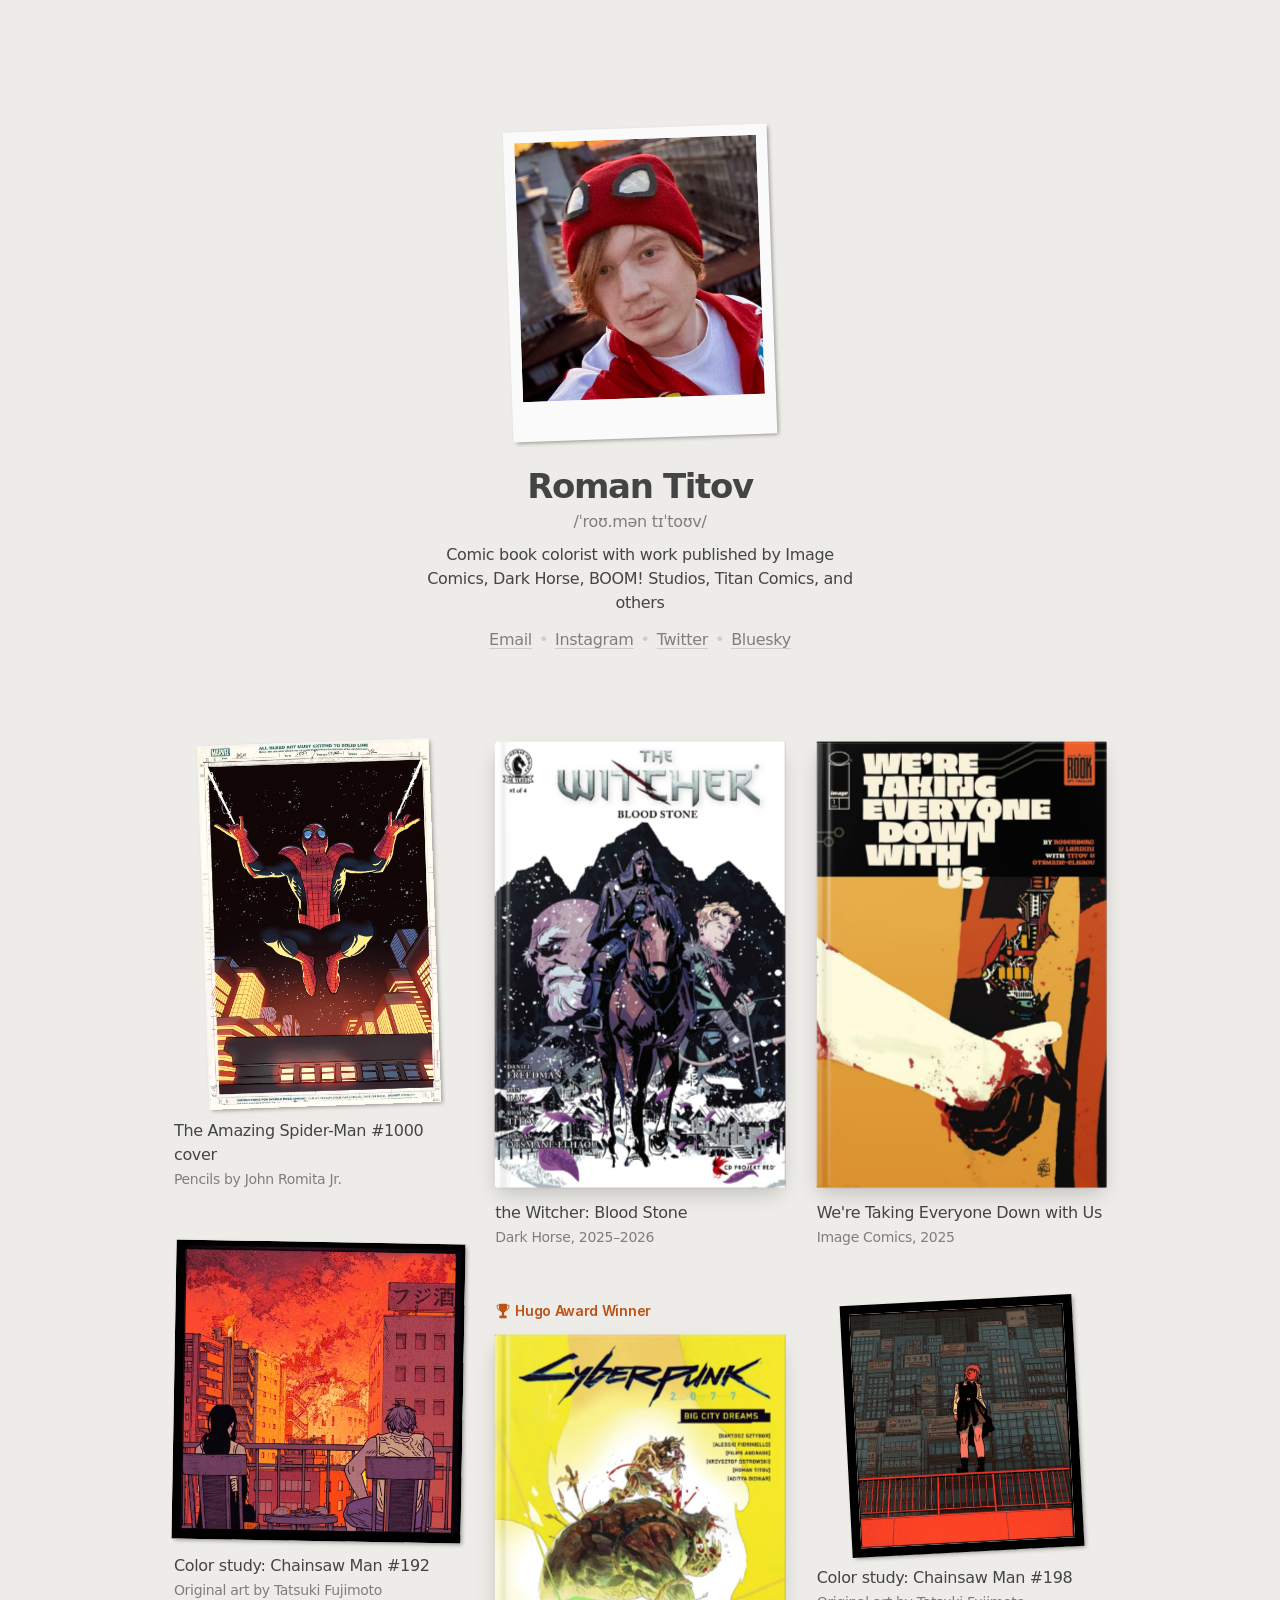
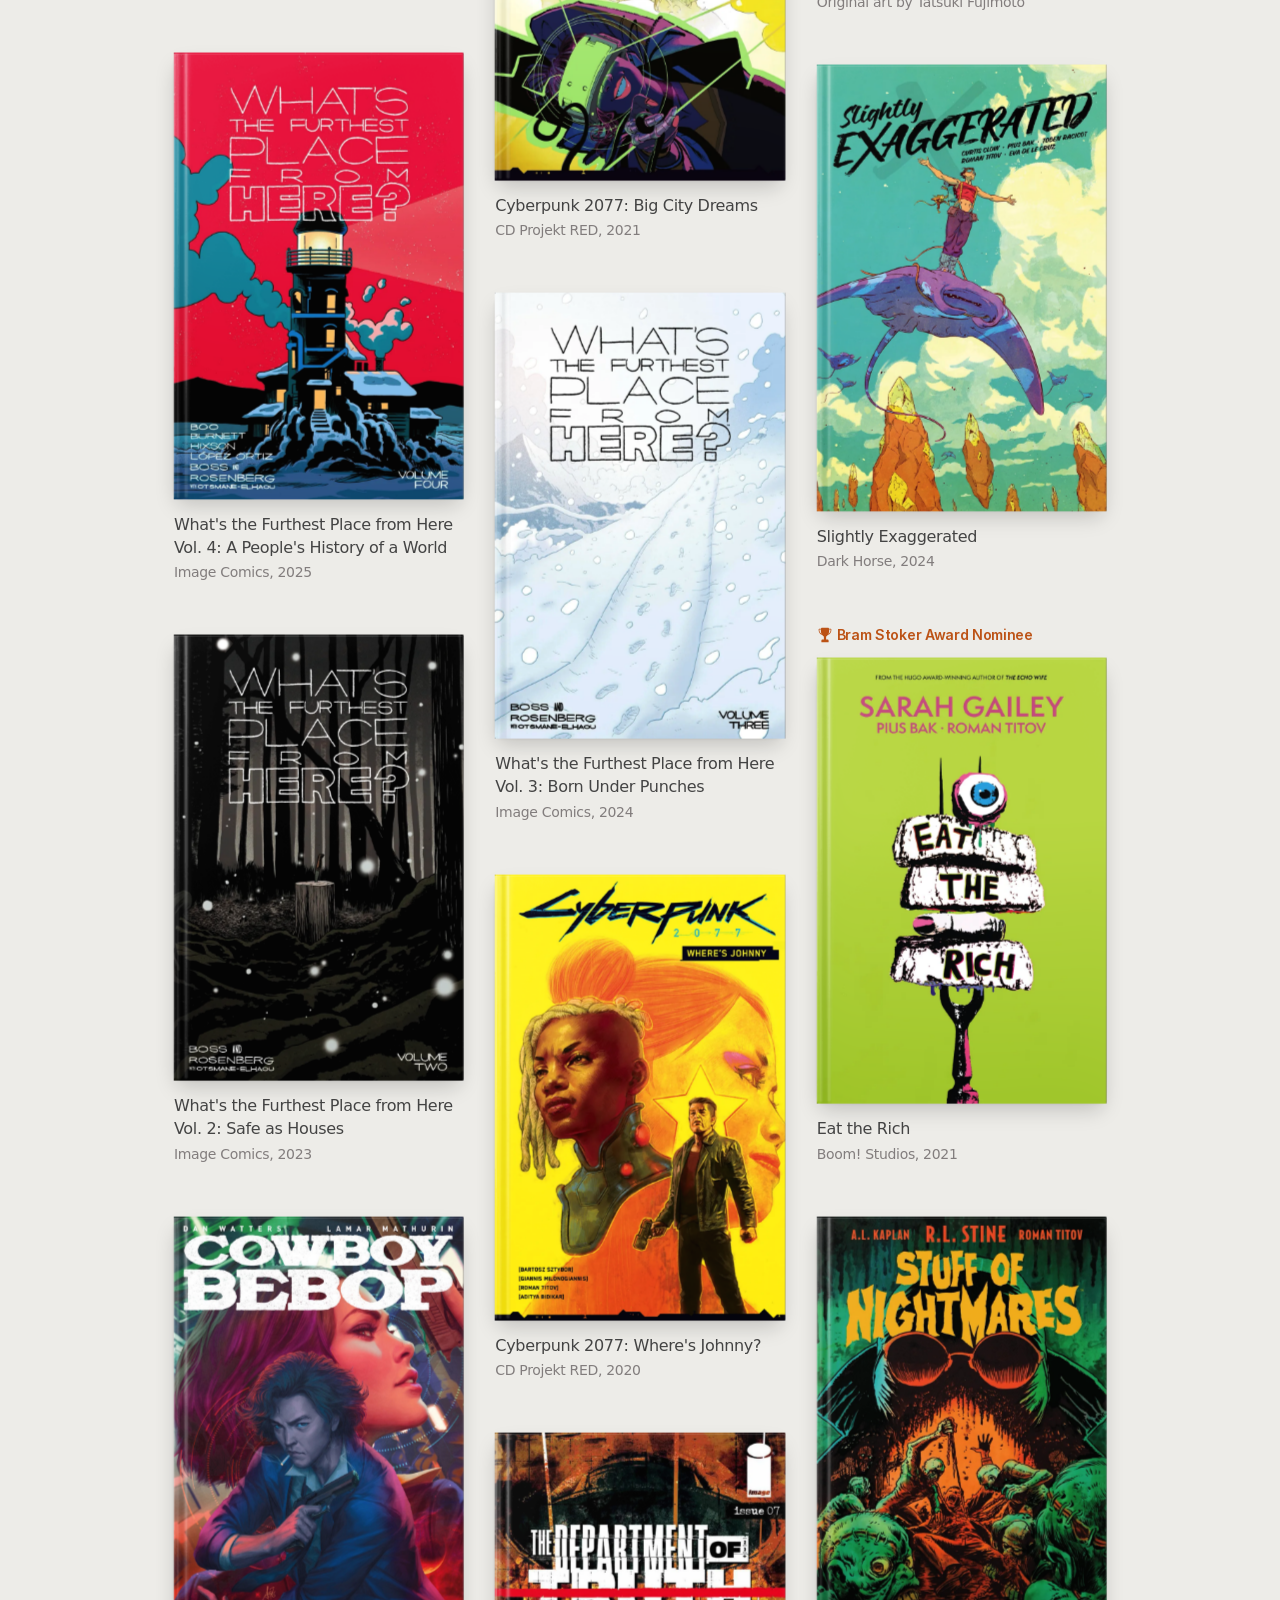
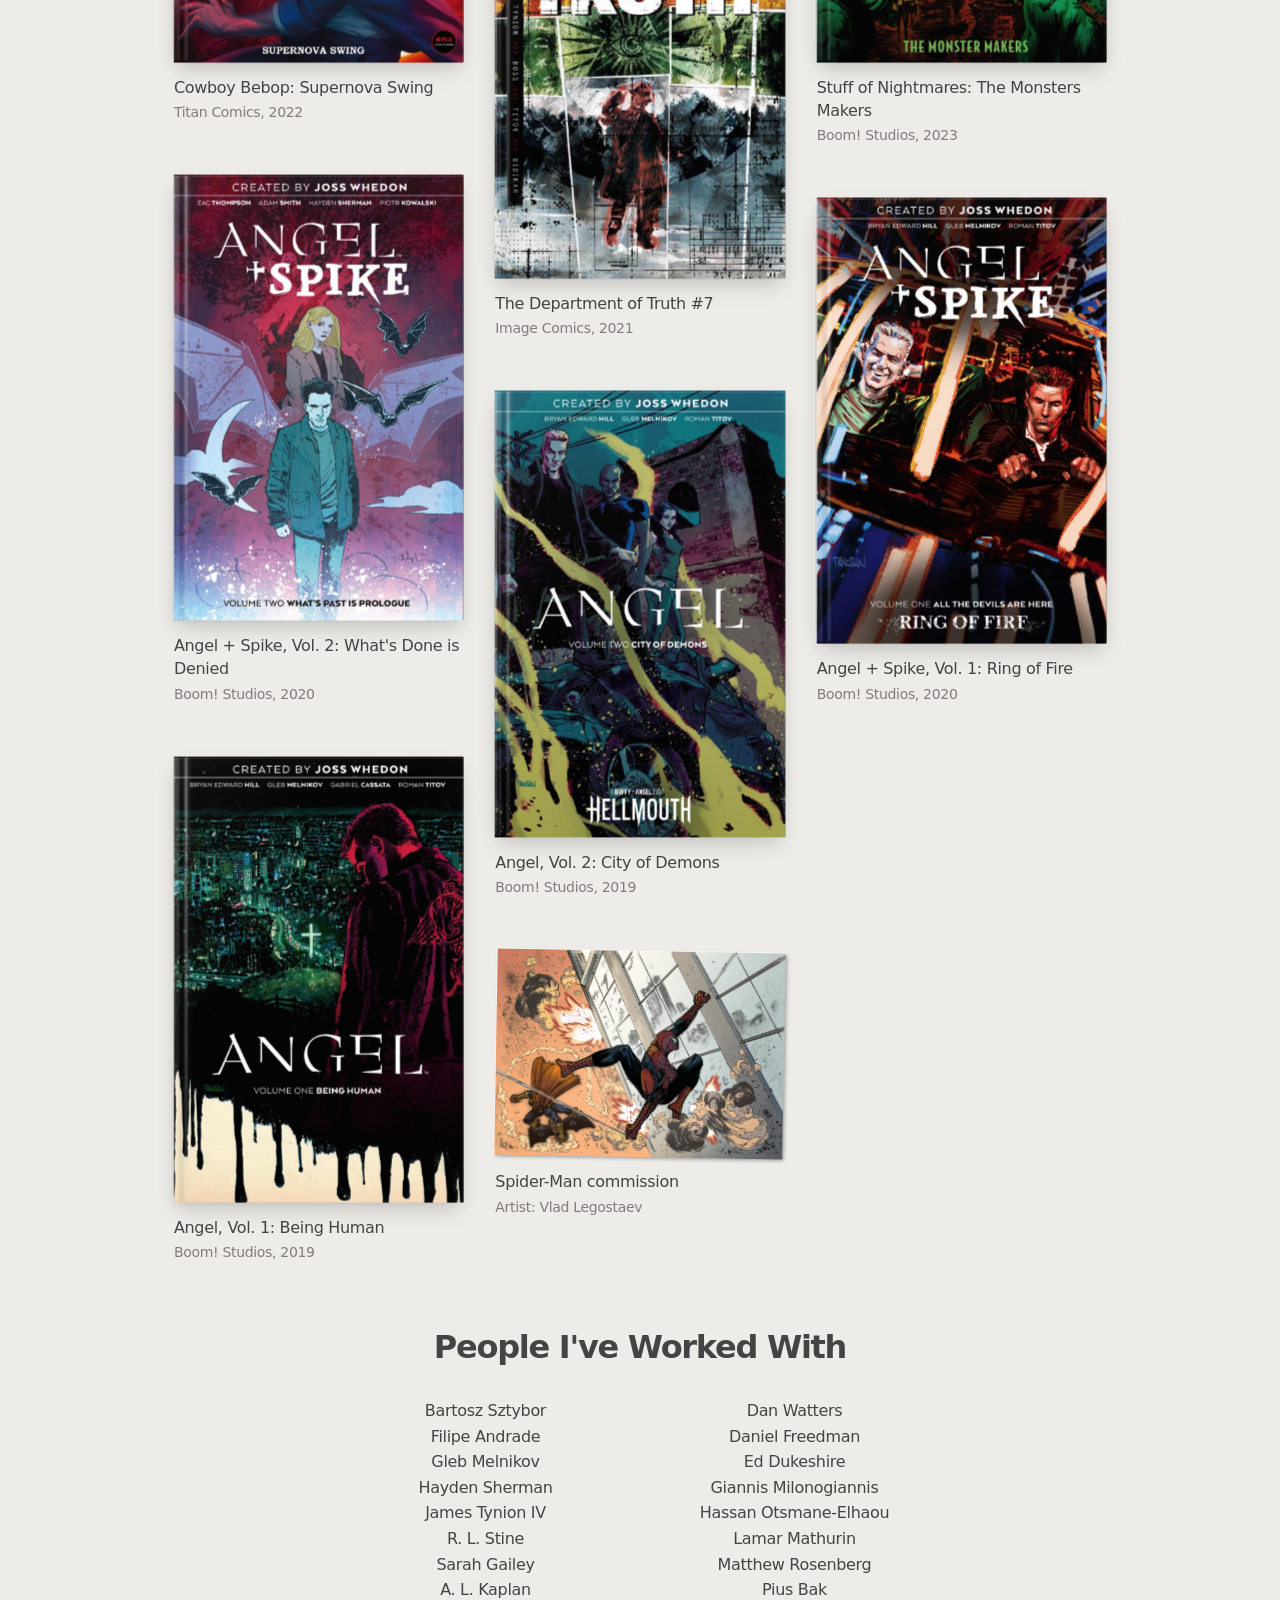
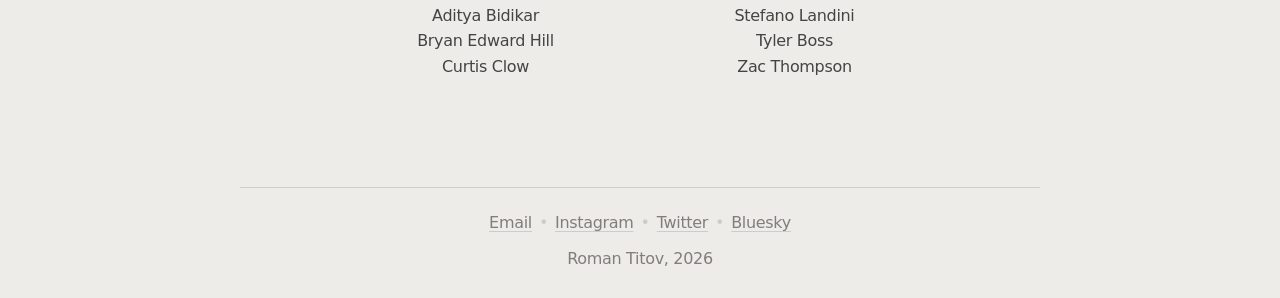
==== index.html @ 69ef9f54 "Publish comics portfolio to GitHub Pages" ====
<!DOCTYPE html><html lang="en"><head><meta charSet="utf-8"/><meta name="viewport" content="width=device-width, initial-scale=1"/><link rel="preload" as="image" href="/img/comics/profile-photo.webp"/><link rel="preload" as="image" href="/img/comic-layers/spine-soft-light.png"/><link rel="preload" as="image" href="/img/comic-layers/spine-multiply.png"/><link rel="preload" as="image" href="/img/comic-layers/spine-normal.png"/><link rel="stylesheet" href="/_next/static/chunks/2an9a98b-p76y.css" data-precedence="next"/><link rel="stylesheet" href="/_next/static/chunks/10j-6-vkuddf4.css" data-precedence="next"/><link rel="preload" as="script" fetchPriority="low" href="/_next/static/chunks/0jvhpaew_uadu.js"/><script src="/_next/static/chunks/41shqbag6wu_r.js" async=""></script><script src="/_next/static/chunks/12_celfi3iros.js" async=""></script><script src="/_next/static/chunks/2_4nww4pyj1_y.js" async=""></script><script src="/_next/static/chunks/turbopack-1w__w0vawnmqf.js" async=""></script><script src="/_next/static/chunks/28cmotl9hxfad.js" async=""></script><script src="/_next/static/chunks/2p591db-jw9cf.js" async=""></script><title>Roman Titov — Comic Book Colorist</title><meta name="description" content="Comic book colorist with work published by Image Comics, Dark Horse, BOOM! Studios, Titan Comics, and others."/><link rel="canonical" href="https://comics.teetov.com/"/><meta property="og:title" content="Roman Titov — Comic Book Colorist"/><meta property="og:description" content="Comic book colorist with work published by Image Comics, Dark Horse, BOOM! Studios, Titan Comics, and others."/><meta property="og:url" content="https://comics.teetov.com/"/><meta property="og:locale" content="en_US"/><meta property="og:type" content="website"/><meta name="twitter:card" content="summary"/><meta name="twitter:title" content="Roman Titov — Comic Book Colorist"/><meta name="twitter:description" content="Comic book colorist with work published by Image Comics, Dark Horse, BOOM! Studios, Titan Comics, and others."/><link rel="icon" href="/favicon.svg" type="image/svg+xml" media="(prefers-color-scheme: light)"/><link rel="icon" href="/favicon_dark.svg" type="image/svg+xml" media="(prefers-color-scheme: dark)"/><script>(self.__next_s=self.__next_s||[]).push([0,{"children":"try { const path = location.pathname.replace(/\\/+$/, \"\"); document.documentElement.lang = [\"/ru\", \"/book-lab\", \"/holo-lab\"].includes(path) ? \"ru\" : \"en\"; const key = \"portfolio-language-navigation\"; const skip = sessionStorage.getItem(key); sessionStorage.removeItem(key); if (skip \u0026\u0026 performance.getEntriesByType(\"navigation\")[0]?.type !== \"reload\") document.documentElement.dataset.skipEntrance = \"true\"; if (new URL(location.href).searchParams.has(\"languageTransition\")) { document.documentElement.dataset.languageTransition = \"true\"; document.documentElement.dataset.languagePending = \"true\"; } } catch {}","id":"portfolio-navigation-state"}])</script><script src="/_next/static/chunks/0cz1d0mv5g_q7.js" noModule=""></script></head><body><div hidden=""><!--$--><!--/$--></div><main class="ComicsPage-module__dyDC_G__page page comicsPage" lang="en"><header class="ComicsPage-module__dyDC_G__intro"><div class="ComicsPage-module__dyDC_G__polaroid"><div class="ComicsPage-module__dyDC_G__polaroidFrame"><div class="ComicsPage-module__dyDC_G__polaroidPhoto"><img alt="Roman Titov wearing a red Spider-Man hat" decoding="async" data-nimg="fill" style="position:absolute;height:100%;width:100%;left:0;top:0;right:0;bottom:0;color:transparent" src="/img/comics/profile-photo.webp"/></div></div></div><h1>Roman Titov</h1><p class="ComicsPage-module__dyDC_G__phonetic">/ˈroʊ.mən tɪˈtoʊv/</p><p class="ComicsPage-module__dyDC_G__bio">Comic book colorist with work published by Image Comics, Dark Horse, BOOM! Studios, Titan Comics, and others</p><nav class="ComicsPage-module__dyDC_G__contacts" aria-label="Contact links"><a href="mailto:teetov@duck.com">Email</a><span aria-hidden="true">•</span><a href="https://www.instagram.com/teetov_/" target="_blank" rel="noreferrer">Instagram</a><span aria-hidden="true">•</span><a href="https://x.com/teetov_" target="_blank" rel="noreferrer">Twitter</a><span aria-hidden="true">•</span><a href="https://bsky.app/profile/teetov.bsky.social" target="_blank" rel="noreferrer">Bluesky</a></nav></header><section class="ComicsPage-module__dyDC_G__gallery" aria-label="Comic book coloring portfolio"><div class="ComicsPage-module__dyDC_G__desktopGallery"><div class="ComicsPage-module__dyDC_G__comicColumn"><figure class="ComicsPage-module__dyDC_G__comic"><div class="ComicsPage-module__dyDC_G__artwork ComicsPage-module__dyDC_G__soft-edge" style="aspect-ratio:815 / 1280;--artwork-rotation:-2deg"><img alt="The Amazing Spider-Man #1000 cover" loading="lazy" decoding="async" data-nimg="fill" style="position:absolute;height:100%;width:100%;left:0;top:0;right:0;bottom:0;color:transparent" src="/img/comics/the-amazing-spider-man-1000-cover.jpeg"/></div><figcaption>The Amazing Spider-Man #1000 cover</figcaption><p>Pencils by John Romita Jr.</p></figure><figure class="ComicsPage-module__dyDC_G__comic"><div class="ComicsPage-module__dyDC_G__artwork " style="aspect-ratio:984 / 1015;--artwork-rotation:1deg"><img alt="Color study: Chainsaw Man #192" loading="lazy" decoding="async" data-nimg="fill" style="position:absolute;height:100%;width:100%;left:0;top:0;right:0;bottom:0;color:transparent" src="/img/comics/chainsaw-man-192-color-study.jpeg"/></div><figcaption>Color study: Chainsaw Man #192</figcaption><p>Original art by Tatsuki Fujimoto</p></figure><figure class="ComicsPage-module__dyDC_G__comic"><div class="ComicBook-module__Q4sDaa__book  " style="aspect-ratio:832 / 1280"><div class="ComicBook-module__Q4sDaa__pages" aria-hidden="true"><div class="ComicBook-module__Q4sDaa__secondPage"><img alt="" loading="lazy" decoding="async" data-nimg="fill" style="position:absolute;height:100%;width:100%;left:0;top:0;right:0;bottom:0;color:transparent" src="/img/comics/What&#x27;s%20the%20Furthest%20Place%20from%20Here%20v04%20-%20A%20People&#x27;s%20History%20of%20a%20World-0121.webp"/><div class="ComicBook-module__Q4sDaa__pageTurnShadow"></div></div><div class="ComicBook-module__Q4sDaa__firstPage"><img alt="" loading="lazy" decoding="async" data-nimg="fill" style="position:absolute;height:100%;width:100%;left:0;top:0;right:0;bottom:0;color:transparent" src="/img/comics/What&#x27;s%20the%20Furthest%20Place%20from%20Here%20v04%20-%20A%20People&#x27;s%20History%20of%20a%20World-0120.webp"/><div class="ComicBook-module__Q4sDaa__coverCastShadow"></div></div></div><div class="ComicBook-module__Q4sDaa__cover"><div class="ComicBook-module__Q4sDaa__coverFace"><img alt="Cover of What&#x27;s the Furthest Place from Here Vol. 4: A People&#x27;s History of a World" loading="lazy" decoding="async" data-nimg="fill" style="position:absolute;height:100%;width:100%;left:0;top:0;right:0;bottom:0;color:transparent" src="/img/comics/What&#x27;s%20the%20Furthest%20Place%20from%20Here%20v04%20-%20A%20People&#x27;s%20History%20of%20a%20World-0000.webp"/><img class="ComicBook-module__Q4sDaa__layerSoftLight" src="/img/comic-layers/spine-soft-light.png" alt="" width="604" height="906"/><img class="ComicBook-module__Q4sDaa__layerMultiply" src="/img/comic-layers/spine-multiply.png" alt="" width="604" height="906"/><img class="ComicBook-module__Q4sDaa__layerNormal" src="/img/comic-layers/spine-normal.png" alt="" width="604" height="906"/></div><div class="ComicBook-module__Q4sDaa__coverOpenGradient"></div></div><button class="ComicBook-module__Q4sDaa__hitArea" type="button" aria-label="Turn to second page: What&#x27;s the Furthest Place from Here Vol. 4: A People&#x27;s History of a World" aria-pressed="false"></button></div><figcaption>What&#x27;s the Furthest Place from Here Vol. 4: A People&#x27;s History of a World</figcaption><p>Image Comics, 2025</p></figure><figure class="ComicsPage-module__dyDC_G__comic"><div class="ComicBook-module__Q4sDaa__book  " style="aspect-ratio:832 / 1280"><div class="ComicBook-module__Q4sDaa__pages" aria-hidden="true"><div class="ComicBook-module__Q4sDaa__secondPage"><img alt="" loading="lazy" decoding="async" data-nimg="fill" style="position:absolute;height:100%;width:100%;left:0;top:0;right:0;bottom:0;color:transparent" src="/img/comics/What&#x27;s%20the%20Furthest%20Place%20from%20Here%20v02%20-%20Safe%20as%20Houses%20-%200050.webp"/><div class="ComicBook-module__Q4sDaa__pageTurnShadow"></div></div><div class="ComicBook-module__Q4sDaa__firstPage"><img alt="" loading="lazy" decoding="async" data-nimg="fill" style="position:absolute;height:100%;width:100%;left:0;top:0;right:0;bottom:0;color:transparent" src="/img/comics/What&#x27;s%20the%20Furthest%20Place%20from%20Here%20v02%20-%20Safe%20as%20Houses%20-%200048.webp"/><div class="ComicBook-module__Q4sDaa__coverCastShadow"></div></div></div><div class="ComicBook-module__Q4sDaa__cover"><div class="ComicBook-module__Q4sDaa__coverFace"><img alt="Cover of What&#x27;s the Furthest Place from Here Vol. 2: Safe as Houses" loading="lazy" decoding="async" data-nimg="fill" style="position:absolute;height:100%;width:100%;left:0;top:0;right:0;bottom:0;color:transparent" src="/img/comics/What&#x27;s%20the%20Furthest%20Place%20from%20Here%20v02%20-%20Safe%20as%20Houses%20-%200000.webp"/><img class="ComicBook-module__Q4sDaa__layerSoftLight" src="/img/comic-layers/spine-soft-light.png" alt="" width="604" height="906"/><img class="ComicBook-module__Q4sDaa__layerMultiply" src="/img/comic-layers/spine-multiply.png" alt="" width="604" height="906"/><img class="ComicBook-module__Q4sDaa__layerNormal" src="/img/comic-layers/spine-normal.png" alt="" width="604" height="906"/></div><div class="ComicBook-module__Q4sDaa__coverOpenGradient"></div></div><button class="ComicBook-module__Q4sDaa__hitArea" type="button" aria-label="Turn to second page: What&#x27;s the Furthest Place from Here Vol. 2: Safe as Houses" aria-pressed="false"></button></div><figcaption>What&#x27;s the Furthest Place from Here Vol. 2: Safe as Houses</figcaption><p>Image Comics, 2023</p></figure><figure class="ComicsPage-module__dyDC_G__comic"><div class="ComicBook-module__Q4sDaa__book  " style="aspect-ratio:832 / 1280"><div class="ComicBook-module__Q4sDaa__pages" aria-hidden="true"><div class="ComicBook-module__Q4sDaa__secondPage"><img alt="" loading="lazy" decoding="async" data-nimg="fill" style="position:absolute;height:100%;width:100%;left:0;top:0;right:0;bottom:0;color:transparent" src="/img/comics/Cowboy%20Bebop%202.webp"/><div class="ComicBook-module__Q4sDaa__pageTurnShadow"></div></div><div class="ComicBook-module__Q4sDaa__firstPage"><img alt="" loading="lazy" decoding="async" data-nimg="fill" style="position:absolute;height:100%;width:100%;left:0;top:0;right:0;bottom:0;color:transparent" src="/img/comics/Cowboy%20Bebop%201.webp"/><div class="ComicBook-module__Q4sDaa__coverCastShadow"></div></div></div><div class="ComicBook-module__Q4sDaa__cover"><div class="ComicBook-module__Q4sDaa__coverFace"><img alt="Cover of Cowboy Bebop: Supernova Swing" loading="lazy" decoding="async" data-nimg="fill" style="position:absolute;height:100%;width:100%;left:0;top:0;right:0;bottom:0;color:transparent" src="/img/compressed/9571792-cowboybebop-supernovaswing-0000.jpg"/><img class="ComicBook-module__Q4sDaa__layerSoftLight" src="/img/comic-layers/spine-soft-light.png" alt="" width="604" height="906"/><img class="ComicBook-module__Q4sDaa__layerMultiply" src="/img/comic-layers/spine-multiply.png" alt="" width="604" height="906"/><img class="ComicBook-module__Q4sDaa__layerNormal" src="/img/comic-layers/spine-normal.png" alt="" width="604" height="906"/></div><div class="ComicBook-module__Q4sDaa__coverOpenGradient"></div></div><button class="ComicBook-module__Q4sDaa__hitArea" type="button" aria-label="Turn to second page: Cowboy Bebop: Supernova Swing" aria-pressed="false"></button></div><figcaption>Cowboy Bebop: Supernova Swing</figcaption><p>Titan Comics, 2022</p></figure><figure class="ComicsPage-module__dyDC_G__comic"><div class="ComicBook-module__Q4sDaa__book  " style="aspect-ratio:832 / 1280"><div class="ComicBook-module__Q4sDaa__pages" aria-hidden="true"><div class="ComicBook-module__Q4sDaa__secondPage"><img alt="" loading="lazy" decoding="async" data-nimg="fill" style="position:absolute;height:100%;width:100%;left:0;top:0;right:0;bottom:0;color:transparent" src="/img/comics/Angel%20%26%20Spike%20v02-060.webp"/><div class="ComicBook-module__Q4sDaa__pageTurnShadow"></div></div><div class="ComicBook-module__Q4sDaa__firstPage"><img alt="" loading="lazy" decoding="async" data-nimg="fill" style="position:absolute;height:100%;width:100%;left:0;top:0;right:0;bottom:0;color:transparent" src="/img/comics/Angel%20%26%20Spike%20v02-059.webp"/><div class="ComicBook-module__Q4sDaa__coverCastShadow"></div></div></div><div class="ComicBook-module__Q4sDaa__cover"><div class="ComicBook-module__Q4sDaa__coverFace"><img alt="Cover of Angel + Spike, Vol. 2: What&#x27;s Done is Denied" loading="lazy" decoding="async" data-nimg="fill" style="position:absolute;height:100%;width:100%;left:0;top:0;right:0;bottom:0;color:transparent" src="/img/comics/Angel%20%26%20Spike%20v02-000.webp"/><img class="ComicBook-module__Q4sDaa__layerSoftLight" src="/img/comic-layers/spine-soft-light.png" alt="" width="604" height="906"/><img class="ComicBook-module__Q4sDaa__layerMultiply" src="/img/comic-layers/spine-multiply.png" alt="" width="604" height="906"/><img class="ComicBook-module__Q4sDaa__layerNormal" src="/img/comic-layers/spine-normal.png" alt="" width="604" height="906"/></div><div class="ComicBook-module__Q4sDaa__coverOpenGradient"></div></div><button class="ComicBook-module__Q4sDaa__hitArea" type="button" aria-label="Turn to second page: Angel + Spike, Vol. 2: What&#x27;s Done is Denied" aria-pressed="false"></button></div><figcaption>Angel + Spike, Vol. 2: What&#x27;s Done is Denied</figcaption><p>Boom! Studios, 2020</p></figure><figure class="ComicsPage-module__dyDC_G__comic"><div class="ComicBook-module__Q4sDaa__book  " style="aspect-ratio:832 / 1280"><div class="ComicBook-module__Q4sDaa__pages" aria-hidden="true"><div class="ComicBook-module__Q4sDaa__secondPage"><img alt="" loading="lazy" decoding="async" data-nimg="fill" style="position:absolute;height:100%;width:100%;left:0;top:0;right:0;bottom:0;color:transparent" src="/img/comics/Angel%20v01-099.webp"/><div class="ComicBook-module__Q4sDaa__pageTurnShadow"></div></div><div class="ComicBook-module__Q4sDaa__firstPage"><img alt="" loading="lazy" decoding="async" data-nimg="fill" style="position:absolute;height:100%;width:100%;left:0;top:0;right:0;bottom:0;color:transparent" src="/img/comics/Angel%20v01-068.webp"/><div class="ComicBook-module__Q4sDaa__coverCastShadow"></div></div></div><div class="ComicBook-module__Q4sDaa__cover"><div class="ComicBook-module__Q4sDaa__coverFace"><img alt="Cover of Angel, Vol. 1: Being Human" loading="lazy" decoding="async" data-nimg="fill" style="position:absolute;height:100%;width:100%;left:0;top:0;right:0;bottom:0;color:transparent" src="/img/comics/Angel%20v01-000.webp"/><img class="ComicBook-module__Q4sDaa__layerSoftLight" src="/img/comic-layers/spine-soft-light.png" alt="" width="604" height="906"/><img class="ComicBook-module__Q4sDaa__layerMultiply" src="/img/comic-layers/spine-multiply.png" alt="" width="604" height="906"/><img class="ComicBook-module__Q4sDaa__layerNormal" src="/img/comic-layers/spine-normal.png" alt="" width="604" height="906"/></div><div class="ComicBook-module__Q4sDaa__coverOpenGradient"></div></div><button class="ComicBook-module__Q4sDaa__hitArea" type="button" aria-label="Turn to second page: Angel, Vol. 1: Being Human" aria-pressed="false"></button></div><figcaption>Angel, Vol. 1: Being Human</figcaption><p>Boom! Studios, 2019</p></figure></div><div class="ComicsPage-module__dyDC_G__comicColumn"><figure class="ComicsPage-module__dyDC_G__comic"><div class="ComicBook-module__Q4sDaa__book  " style="aspect-ratio:832 / 1280"><div class="ComicBook-module__Q4sDaa__pages" aria-hidden="true"><div class="ComicBook-module__Q4sDaa__secondPage"><img alt="" loading="lazy" decoding="async" data-nimg="fill" style="position:absolute;height:100%;width:100%;left:0;top:0;right:0;bottom:0;color:transparent" src="/img/comics/The%20Witcher%20-%20Blood%20Stone%2002-0004.webp"/><div class="ComicBook-module__Q4sDaa__pageTurnShadow"></div></div><div class="ComicBook-module__Q4sDaa__firstPage"><img alt="" loading="lazy" decoding="async" data-nimg="fill" style="position:absolute;height:100%;width:100%;left:0;top:0;right:0;bottom:0;color:transparent" src="/img/comics/The%20Witcher%20-%20Blood%20Stone%2001-0005.webp"/><div class="ComicBook-module__Q4sDaa__coverCastShadow"></div></div></div><div class="ComicBook-module__Q4sDaa__cover"><div class="ComicBook-module__Q4sDaa__coverFace"><img alt="Cover of the Witcher: Blood Stone" loading="lazy" decoding="async" data-nimg="fill" style="position:absolute;height:100%;width:100%;left:0;top:0;right:0;bottom:0;color:transparent" src="/img/comics/The%20Witcher%20-%20Blood%20Stone%2001-0000.webp"/><img class="ComicBook-module__Q4sDaa__layerSoftLight" src="/img/comic-layers/spine-soft-light.png" alt="" width="604" height="906"/><img class="ComicBook-module__Q4sDaa__layerMultiply" src="/img/comic-layers/spine-multiply.png" alt="" width="604" height="906"/><img class="ComicBook-module__Q4sDaa__layerNormal" src="/img/comic-layers/spine-normal.png" alt="" width="604" height="906"/></div><div class="ComicBook-module__Q4sDaa__coverOpenGradient"></div></div><button class="ComicBook-module__Q4sDaa__hitArea" type="button" aria-label="Turn to second page: the Witcher: Blood Stone" aria-pressed="false"></button></div><figcaption>the Witcher: Blood Stone</figcaption><p>Dark Horse, 2025–2026</p></figure><figure class="ComicsPage-module__dyDC_G__comic"><span class="award"><span class="awardLabel">Hugo Award Winner</span></span><div class="ComicBook-module__Q4sDaa__book  " style="aspect-ratio:832 / 1280"><div class="ComicBook-module__Q4sDaa__pages" aria-hidden="true"><div class="ComicBook-module__Q4sDaa__secondPage"><img alt="" loading="lazy" decoding="async" data-nimg="fill" style="position:absolute;height:100%;width:100%;left:0;top:0;right:0;bottom:0;color:transparent" src="/img/comics/Cyberpunk%202077%20-%20Big%20City%20Dreams-022.webp"/><div class="ComicBook-module__Q4sDaa__pageTurnShadow"></div></div><div class="ComicBook-module__Q4sDaa__firstPage"><img alt="" loading="lazy" decoding="async" data-nimg="fill" style="position:absolute;height:100%;width:100%;left:0;top:0;right:0;bottom:0;color:transparent" src="/img/comics/Cyberpunk%202077%20-%20Big%20City%20Dreams-021.webp"/><div class="ComicBook-module__Q4sDaa__coverCastShadow"></div></div></div><div class="ComicBook-module__Q4sDaa__cover"><div class="ComicBook-module__Q4sDaa__coverFace"><img alt="Cover of Cyberpunk 2077: Big City Dreams" loading="lazy" decoding="async" data-nimg="fill" style="position:absolute;height:100%;width:100%;left:0;top:0;right:0;bottom:0;color:transparent" src="/img/comics/Cyberpunk%202077%20-%20Big%20City%20Dreams-000.webp"/><img class="ComicBook-module__Q4sDaa__layerSoftLight" src="/img/comic-layers/spine-soft-light.png" alt="" width="604" height="906"/><img class="ComicBook-module__Q4sDaa__layerMultiply" src="/img/comic-layers/spine-multiply.png" alt="" width="604" height="906"/><img class="ComicBook-module__Q4sDaa__layerNormal" src="/img/comic-layers/spine-normal.png" alt="" width="604" height="906"/></div><div class="ComicBook-module__Q4sDaa__coverOpenGradient"></div></div><button class="ComicBook-module__Q4sDaa__hitArea" type="button" aria-label="Turn to second page: Cyberpunk 2077: Big City Dreams" aria-pressed="false"></button></div><figcaption>Cyberpunk 2077: Big City Dreams</figcaption><p>CD Projekt RED, 2021</p></figure><figure class="ComicsPage-module__dyDC_G__comic"><div class="ComicBook-module__Q4sDaa__book  " style="aspect-ratio:832 / 1280"><div class="ComicBook-module__Q4sDaa__pages" aria-hidden="true"><div class="ComicBook-module__Q4sDaa__secondPage"><img alt="" loading="lazy" decoding="async" data-nimg="fill" style="position:absolute;height:100%;width:100%;left:0;top:0;right:0;bottom:0;color:transparent" src="/img/comics/What&#x27;s%20the%20Furthest%20Place%20from%20Here%20v03%20-%20Born%20Under%20Punches-0146.webp"/><div class="ComicBook-module__Q4sDaa__pageTurnShadow"></div></div><div class="ComicBook-module__Q4sDaa__firstPage"><img alt="" loading="lazy" decoding="async" data-nimg="fill" style="position:absolute;height:100%;width:100%;left:0;top:0;right:0;bottom:0;color:transparent" src="/img/comics/What&#x27;s%20the%20Furthest%20Place%20from%20Here%20v03%20-%20Born%20Under%20Punches-0015.webp"/><div class="ComicBook-module__Q4sDaa__coverCastShadow"></div></div></div><div class="ComicBook-module__Q4sDaa__cover"><div class="ComicBook-module__Q4sDaa__coverFace"><img alt="Cover of What&#x27;s the Furthest Place from Here Vol. 3: Born Under Punches" loading="lazy" decoding="async" data-nimg="fill" style="position:absolute;height:100%;width:100%;left:0;top:0;right:0;bottom:0;color:transparent" src="/img/comics/What&#x27;s%20the%20Furthest%20Place%20from%20Here%20v03%20-%20Born%20Under%20Punches-0000.webp"/><img class="ComicBook-module__Q4sDaa__layerSoftLight" src="/img/comic-layers/spine-soft-light.png" alt="" width="604" height="906"/><img class="ComicBook-module__Q4sDaa__layerMultiply" src="/img/comic-layers/spine-multiply.png" alt="" width="604" height="906"/><img class="ComicBook-module__Q4sDaa__layerNormal" src="/img/comic-layers/spine-normal.png" alt="" width="604" height="906"/></div><div class="ComicBook-module__Q4sDaa__coverOpenGradient"></div></div><button class="ComicBook-module__Q4sDaa__hitArea" type="button" aria-label="Turn to second page: What&#x27;s the Furthest Place from Here Vol. 3: Born Under Punches" aria-pressed="false"></button></div><figcaption>What&#x27;s the Furthest Place from Here Vol. 3: Born Under Punches</figcaption><p>Image Comics, 2024</p></figure><figure class="ComicsPage-module__dyDC_G__comic"><div class="ComicBook-module__Q4sDaa__book  " style="aspect-ratio:832 / 1280"><div class="ComicBook-module__Q4sDaa__pages" aria-hidden="true"><div class="ComicBook-module__Q4sDaa__secondPage"><img alt="" loading="lazy" decoding="async" data-nimg="fill" style="position:absolute;height:100%;width:100%;left:0;top:0;right:0;bottom:0;color:transparent" src="/img/comics/Cyberpunk%202077%20-%20Where&#x27;s%20Johnny-0035.webp"/><div class="ComicBook-module__Q4sDaa__pageTurnShadow"></div></div><div class="ComicBook-module__Q4sDaa__firstPage"><img alt="" loading="lazy" decoding="async" data-nimg="fill" style="position:absolute;height:100%;width:100%;left:0;top:0;right:0;bottom:0;color:transparent" src="/img/comics/Cyberpunk%202077%20-%20Where&#x27;s%20Johnny-0025.webp"/><div class="ComicBook-module__Q4sDaa__coverCastShadow"></div></div></div><div class="ComicBook-module__Q4sDaa__cover"><div class="ComicBook-module__Q4sDaa__coverFace"><img alt="Cover of Cyberpunk 2077: Where&#x27;s Johnny?" loading="lazy" decoding="async" data-nimg="fill" style="position:absolute;height:100%;width:100%;left:0;top:0;right:0;bottom:0;color:transparent" src="/img/comics/Cyberpunk%202077%20-%20Where&#x27;s%20Johnny-0000.webp"/><img class="ComicBook-module__Q4sDaa__layerSoftLight" src="/img/comic-layers/spine-soft-light.png" alt="" width="604" height="906"/><img class="ComicBook-module__Q4sDaa__layerMultiply" src="/img/comic-layers/spine-multiply.png" alt="" width="604" height="906"/><img class="ComicBook-module__Q4sDaa__layerNormal" src="/img/comic-layers/spine-normal.png" alt="" width="604" height="906"/></div><div class="ComicBook-module__Q4sDaa__coverOpenGradient"></div></div><button class="ComicBook-module__Q4sDaa__hitArea" type="button" aria-label="Turn to second page: Cyberpunk 2077: Where&#x27;s Johnny?" aria-pressed="false"></button></div><figcaption>Cyberpunk 2077: Where&#x27;s Johnny?</figcaption><p>CD Projekt RED, 2020</p></figure><figure class="ComicsPage-module__dyDC_G__comic"><div class="ComicBook-module__Q4sDaa__book  " style="aspect-ratio:832 / 1280"><div class="ComicBook-module__Q4sDaa__pages" aria-hidden="true"><div class="ComicBook-module__Q4sDaa__secondPage"><img alt="" loading="lazy" decoding="async" data-nimg="fill" style="position:absolute;height:100%;width:100%;left:0;top:0;right:0;bottom:0;color:transparent" src="/img/comics/The%20Department%20of%20Truth%20007-007.webp"/><div class="ComicBook-module__Q4sDaa__pageTurnShadow"></div></div><div class="ComicBook-module__Q4sDaa__firstPage"><img alt="" loading="lazy" decoding="async" data-nimg="fill" style="position:absolute;height:100%;width:100%;left:0;top:0;right:0;bottom:0;color:transparent" src="/img/comics/The%20Department%20of%20Truth%20007-006.webp"/><div class="ComicBook-module__Q4sDaa__coverCastShadow"></div></div></div><div class="ComicBook-module__Q4sDaa__cover"><div class="ComicBook-module__Q4sDaa__coverFace"><img alt="Cover of The Department of Truth #7" loading="lazy" decoding="async" data-nimg="fill" style="position:absolute;height:100%;width:100%;left:0;top:0;right:0;bottom:0;color:transparent" src="/img/comics/The%20Department%20of%20Truth%20007-000.webp"/><img class="ComicBook-module__Q4sDaa__layerSoftLight" src="/img/comic-layers/spine-soft-light.png" alt="" width="604" height="906"/><img class="ComicBook-module__Q4sDaa__layerMultiply" src="/img/comic-layers/spine-multiply.png" alt="" width="604" height="906"/><img class="ComicBook-module__Q4sDaa__layerNormal" src="/img/comic-layers/spine-normal.png" alt="" width="604" height="906"/></div><div class="ComicBook-module__Q4sDaa__coverOpenGradient"></div></div><button class="ComicBook-module__Q4sDaa__hitArea" type="button" aria-label="Turn to second page: The Department of Truth #7" aria-pressed="false"></button></div><figcaption>The Department of Truth #7</figcaption><p>Image Comics, 2021</p></figure><figure class="ComicsPage-module__dyDC_G__comic"><div class="ComicBook-module__Q4sDaa__book  " style="aspect-ratio:832 / 1280"><div class="ComicBook-module__Q4sDaa__pages" aria-hidden="true"><div class="ComicBook-module__Q4sDaa__secondPage"><img alt="" loading="lazy" decoding="async" data-nimg="fill" style="position:absolute;height:100%;width:100%;left:0;top:0;right:0;bottom:0;color:transparent" src="/img/comics/Angel%20v02-030.webp"/><div class="ComicBook-module__Q4sDaa__pageTurnShadow"></div></div><div class="ComicBook-module__Q4sDaa__firstPage"><img alt="" loading="lazy" decoding="async" data-nimg="fill" style="position:absolute;height:100%;width:100%;left:0;top:0;right:0;bottom:0;color:transparent" src="/img/comics/Angel%20v02-028.webp"/><div class="ComicBook-module__Q4sDaa__coverCastShadow"></div></div></div><div class="ComicBook-module__Q4sDaa__cover"><div class="ComicBook-module__Q4sDaa__coverFace"><img alt="Cover of Angel, Vol. 2: City of Demons" loading="lazy" decoding="async" data-nimg="fill" style="position:absolute;height:100%;width:100%;left:0;top:0;right:0;bottom:0;color:transparent" src="/img/comics/Angel%20v02-000.webp"/><img class="ComicBook-module__Q4sDaa__layerSoftLight" src="/img/comic-layers/spine-soft-light.png" alt="" width="604" height="906"/><img class="ComicBook-module__Q4sDaa__layerMultiply" src="/img/comic-layers/spine-multiply.png" alt="" width="604" height="906"/><img class="ComicBook-module__Q4sDaa__layerNormal" src="/img/comic-layers/spine-normal.png" alt="" width="604" height="906"/></div><div class="ComicBook-module__Q4sDaa__coverOpenGradient"></div></div><button class="ComicBook-module__Q4sDaa__hitArea" type="button" aria-label="Turn to second page: Angel, Vol. 2: City of Demons" aria-pressed="false"></button></div><figcaption>Angel, Vol. 2: City of Demons</figcaption><p>Boom! Studios, 2019</p></figure><figure class="ComicsPage-module__dyDC_G__comic"><div class="ComicsPage-module__dyDC_G__artwork ComicsPage-module__dyDC_G__light-edge" style="aspect-ratio:1000 / 714;--artwork-rotation:1deg"><img alt="Spider-Man commission" loading="lazy" decoding="async" data-nimg="fill" style="position:absolute;height:100%;width:100%;left:0;top:0;right:0;bottom:0;color:transparent" src="/img/comics/Spider-Man_IK-commission-COLOR-300dpi%201.webp"/></div><figcaption>Spider-Man commission</figcaption><p>Artist: Vlad Legostaev</p></figure></div><div class="ComicsPage-module__dyDC_G__comicColumn"><figure class="ComicsPage-module__dyDC_G__comic"><div class="ComicBook-module__Q4sDaa__book  " style="aspect-ratio:832 / 1280"><div class="ComicBook-module__Q4sDaa__pages" aria-hidden="true"><div class="ComicBook-module__Q4sDaa__secondPage"><img alt="" loading="lazy" decoding="async" data-nimg="fill" style="position:absolute;height:100%;width:100%;left:0;top:0;right:0;bottom:0;color:transparent" src="/img/comics/We&#x27;re%20Taking%20Everyone%20Down%20With%20Us%20001-0003.webp"/><div class="ComicBook-module__Q4sDaa__pageTurnShadow"></div></div><div class="ComicBook-module__Q4sDaa__firstPage"><img alt="" loading="lazy" decoding="async" data-nimg="fill" style="position:absolute;height:100%;width:100%;left:0;top:0;right:0;bottom:0;color:transparent" src="/img/comics/We&#x27;re%20Taking%20Everyone%20Down%20With%20Us%20001-0002.webp"/><div class="ComicBook-module__Q4sDaa__coverCastShadow"></div></div></div><div class="ComicBook-module__Q4sDaa__cover"><div class="ComicBook-module__Q4sDaa__coverFace"><img alt="Cover of We&#x27;re Taking Everyone Down with Us" loading="lazy" decoding="async" data-nimg="fill" style="position:absolute;height:100%;width:100%;left:0;top:0;right:0;bottom:0;color:transparent" src="/img/comics/We&#x27;re%20Taking%20Everyone%20Down%20With%20Us%20001-0000.webp"/><img class="ComicBook-module__Q4sDaa__layerSoftLight" src="/img/comic-layers/spine-soft-light.png" alt="" width="604" height="906"/><img class="ComicBook-module__Q4sDaa__layerMultiply" src="/img/comic-layers/spine-multiply.png" alt="" width="604" height="906"/><img class="ComicBook-module__Q4sDaa__layerNormal" src="/img/comic-layers/spine-normal.png" alt="" width="604" height="906"/></div><div class="ComicBook-module__Q4sDaa__coverOpenGradient"></div></div><button class="ComicBook-module__Q4sDaa__hitArea" type="button" aria-label="Turn to second page: We&#x27;re Taking Everyone Down with Us" aria-pressed="false"></button></div><figcaption>We&#x27;re Taking Everyone Down with Us</figcaption><p>Image Comics, 2025</p></figure><figure class="ComicsPage-module__dyDC_G__comic"><div class="ComicsPage-module__dyDC_G__artwork ComicsPage-module__dyDC_G__black-frame" style="aspect-ratio:1161 / 1264;--artwork-rotation:-3deg"><img alt="Color study: Chainsaw Man #198" loading="lazy" decoding="async" data-nimg="fill" style="position:absolute;height:100%;width:100%;left:0;top:0;right:0;bottom:0;color:transparent" src="/img/comics/chainsaw-man-198-color-study.jpeg"/></div><figcaption>Color study: Chainsaw Man #198</figcaption><p>Original art by Tatsuki Fujimoto</p></figure><figure class="ComicsPage-module__dyDC_G__comic"><div class="ComicBook-module__Q4sDaa__book  " style="aspect-ratio:832 / 1280"><div class="ComicBook-module__Q4sDaa__pages" aria-hidden="true"><div class="ComicBook-module__Q4sDaa__secondPage"><img alt="" loading="lazy" decoding="async" data-nimg="fill" style="position:absolute;height:100%;width:100%;left:0;top:0;right:0;bottom:0;color:transparent" src="/img/comics/Slightly%20Exaggerated-0040.webp"/><div class="ComicBook-module__Q4sDaa__pageTurnShadow"></div></div><div class="ComicBook-module__Q4sDaa__firstPage"><img alt="" loading="lazy" decoding="async" data-nimg="fill" style="position:absolute;height:100%;width:100%;left:0;top:0;right:0;bottom:0;color:transparent" src="/img/comics/Slightly%20Exaggerated-0038.webp"/><div class="ComicBook-module__Q4sDaa__coverCastShadow"></div></div></div><div class="ComicBook-module__Q4sDaa__cover"><div class="ComicBook-module__Q4sDaa__coverFace"><img alt="Cover of Slightly Exaggerated" loading="lazy" decoding="async" data-nimg="fill" style="position:absolute;height:100%;width:100%;left:0;top:0;right:0;bottom:0;color:transparent" src="/img/comics/Slightly%20Exaggerated-0000.webp"/><img class="ComicBook-module__Q4sDaa__layerSoftLight" src="/img/comic-layers/spine-soft-light.png" alt="" width="604" height="906"/><img class="ComicBook-module__Q4sDaa__layerMultiply" src="/img/comic-layers/spine-multiply.png" alt="" width="604" height="906"/><img class="ComicBook-module__Q4sDaa__layerNormal" src="/img/comic-layers/spine-normal.png" alt="" width="604" height="906"/></div><div class="ComicBook-module__Q4sDaa__coverOpenGradient"></div></div><button class="ComicBook-module__Q4sDaa__hitArea" type="button" aria-label="Turn to second page: Slightly Exaggerated" aria-pressed="false"></button></div><figcaption>Slightly Exaggerated</figcaption><p>Dark Horse, 2024</p></figure><figure class="ComicsPage-module__dyDC_G__comic"><span class="award"><span class="awardLabel">Bram Stoker Award Nominee</span></span><div class="ComicBook-module__Q4sDaa__book  " style="aspect-ratio:832 / 1280"><div class="ComicBook-module__Q4sDaa__pages" aria-hidden="true"><div class="ComicBook-module__Q4sDaa__secondPage"><img alt="" loading="lazy" decoding="async" data-nimg="fill" style="position:absolute;height:100%;width:100%;left:0;top:0;right:0;bottom:0;color:transparent" src="/img/comics/Eat%20the%20Rich%20%20017.webp"/><div class="ComicBook-module__Q4sDaa__pageTurnShadow"></div></div><div class="ComicBook-module__Q4sDaa__firstPage"><img alt="" loading="lazy" decoding="async" data-nimg="fill" style="position:absolute;height:100%;width:100%;left:0;top:0;right:0;bottom:0;color:transparent" src="/img/comics/Eat%20the%20Rich%20%20005.webp"/><div class="ComicBook-module__Q4sDaa__coverCastShadow"></div></div></div><div class="ComicBook-module__Q4sDaa__cover"><div class="ComicBook-module__Q4sDaa__coverFace"><img alt="Cover of Eat the Rich" loading="lazy" decoding="async" data-nimg="fill" style="position:absolute;height:100%;width:100%;left:0;top:0;right:0;bottom:0;color:transparent" src="/img/comics/Eat%20the%20Rich%20%20000.webp"/><img class="ComicBook-module__Q4sDaa__layerSoftLight" src="/img/comic-layers/spine-soft-light.png" alt="" width="604" height="906"/><img class="ComicBook-module__Q4sDaa__layerMultiply" src="/img/comic-layers/spine-multiply.png" alt="" width="604" height="906"/><img class="ComicBook-module__Q4sDaa__layerNormal" src="/img/comic-layers/spine-normal.png" alt="" width="604" height="906"/></div><div class="ComicBook-module__Q4sDaa__coverOpenGradient"></div></div><button class="ComicBook-module__Q4sDaa__hitArea" type="button" aria-label="Turn to second page: Eat the Rich" aria-pressed="false"></button></div><figcaption>Eat the Rich</figcaption><p>Boom! Studios, 2021</p></figure><figure class="ComicsPage-module__dyDC_G__comic"><div class="ComicBook-module__Q4sDaa__book  " style="aspect-ratio:832 / 1280"><div class="ComicBook-module__Q4sDaa__pages" aria-hidden="true"><div class="ComicBook-module__Q4sDaa__secondPage"><img alt="" loading="lazy" decoding="async" data-nimg="fill" style="position:absolute;height:100%;width:100%;left:0;top:0;right:0;bottom:0;color:transparent" src="/img/comics/Stuff%20of%20Nightmares%20-%20The%20Monsters%20Makers-0023.webp"/><div class="ComicBook-module__Q4sDaa__pageTurnShadow"></div></div><div class="ComicBook-module__Q4sDaa__firstPage"><img alt="" loading="lazy" decoding="async" data-nimg="fill" style="position:absolute;height:100%;width:100%;left:0;top:0;right:0;bottom:0;color:transparent" src="/img/comics/Stuff%20of%20Nightmares%20-%20The%20Monsters%20Makers-0007.webp"/><div class="ComicBook-module__Q4sDaa__coverCastShadow"></div></div></div><div class="ComicBook-module__Q4sDaa__cover"><div class="ComicBook-module__Q4sDaa__coverFace"><img alt="Cover of Stuff of Nightmares: The Monsters Makers" loading="lazy" decoding="async" data-nimg="fill" style="position:absolute;height:100%;width:100%;left:0;top:0;right:0;bottom:0;color:transparent" src="/img/comics/Stuff%20of%20Nightmares%20-%20The%20Monsters%20Makers-0000.webp"/><img class="ComicBook-module__Q4sDaa__layerSoftLight" src="/img/comic-layers/spine-soft-light.png" alt="" width="604" height="906"/><img class="ComicBook-module__Q4sDaa__layerMultiply" src="/img/comic-layers/spine-multiply.png" alt="" width="604" height="906"/><img class="ComicBook-module__Q4sDaa__layerNormal" src="/img/comic-layers/spine-normal.png" alt="" width="604" height="906"/></div><div class="ComicBook-module__Q4sDaa__coverOpenGradient"></div></div><button class="ComicBook-module__Q4sDaa__hitArea" type="button" aria-label="Turn to second page: Stuff of Nightmares: The Monsters Makers" aria-pressed="false"></button></div><figcaption>Stuff of Nightmares: The Monsters Makers</figcaption><p>Boom! Studios, 2023</p></figure><figure class="ComicsPage-module__dyDC_G__comic"><div class="ComicBook-module__Q4sDaa__book  " style="aspect-ratio:832 / 1280"><div class="ComicBook-module__Q4sDaa__pages" aria-hidden="true"><div class="ComicBook-module__Q4sDaa__secondPage"><img alt="" loading="lazy" decoding="async" data-nimg="fill" style="position:absolute;height:100%;width:100%;left:0;top:0;right:0;bottom:0;color:transparent" src="/img/comics/Angel%20%26%20Spike%20v01-007.webp"/><div class="ComicBook-module__Q4sDaa__pageTurnShadow"></div></div><div class="ComicBook-module__Q4sDaa__firstPage"><img alt="" loading="lazy" decoding="async" data-nimg="fill" style="position:absolute;height:100%;width:100%;left:0;top:0;right:0;bottom:0;color:transparent" src="/img/comics/Angel%20%26%20Spike%20v01-006.webp"/><div class="ComicBook-module__Q4sDaa__coverCastShadow"></div></div></div><div class="ComicBook-module__Q4sDaa__cover"><div class="ComicBook-module__Q4sDaa__coverFace"><img alt="Cover of Angel + Spike, Vol. 1: Ring of Fire" loading="lazy" decoding="async" data-nimg="fill" style="position:absolute;height:100%;width:100%;left:0;top:0;right:0;bottom:0;color:transparent" src="/img/comics/Angel%20%26%20Spike%20v01-000.webp"/><img class="ComicBook-module__Q4sDaa__layerSoftLight" src="/img/comic-layers/spine-soft-light.png" alt="" width="604" height="906"/><img class="ComicBook-module__Q4sDaa__layerMultiply" src="/img/comic-layers/spine-multiply.png" alt="" width="604" height="906"/><img class="ComicBook-module__Q4sDaa__layerNormal" src="/img/comic-layers/spine-normal.png" alt="" width="604" height="906"/></div><div class="ComicBook-module__Q4sDaa__coverOpenGradient"></div></div><button class="ComicBook-module__Q4sDaa__hitArea" type="button" aria-label="Turn to second page: Angel + Spike, Vol. 1: Ring of Fire" aria-pressed="false"></button></div><figcaption>Angel + Spike, Vol. 1: Ring of Fire</figcaption><p>Boom! Studios, 2020</p></figure></div></div><div class="ComicsPage-module__dyDC_G__mobileGallery"><div class="ComicsPage-module__dyDC_G__comicColumn"><figure class="ComicsPage-module__dyDC_G__comic"><div class="ComicsPage-module__dyDC_G__artwork ComicsPage-module__dyDC_G__soft-edge" style="aspect-ratio:815 / 1280;--artwork-rotation:-2deg"><img alt="The Amazing Spider-Man #1000 cover" loading="lazy" decoding="async" data-nimg="fill" style="position:absolute;height:100%;width:100%;left:0;top:0;right:0;bottom:0;color:transparent" src="/img/comics/the-amazing-spider-man-1000-cover.jpeg"/></div><figcaption>The Amazing Spider-Man #1000 cover</figcaption><p>Pencils by John Romita Jr.</p></figure><figure class="ComicsPage-module__dyDC_G__comic"><div class="ComicBook-module__Q4sDaa__book  " style="aspect-ratio:832 / 1280"><div class="ComicBook-module__Q4sDaa__pages" aria-hidden="true"><div class="ComicBook-module__Q4sDaa__secondPage"><img alt="" loading="lazy" decoding="async" data-nimg="fill" style="position:absolute;height:100%;width:100%;left:0;top:0;right:0;bottom:0;color:transparent" src="/img/comics/We&#x27;re%20Taking%20Everyone%20Down%20With%20Us%20001-0003.webp"/><div class="ComicBook-module__Q4sDaa__pageTurnShadow"></div></div><div class="ComicBook-module__Q4sDaa__firstPage"><img alt="" loading="lazy" decoding="async" data-nimg="fill" style="position:absolute;height:100%;width:100%;left:0;top:0;right:0;bottom:0;color:transparent" src="/img/comics/We&#x27;re%20Taking%20Everyone%20Down%20With%20Us%20001-0002.webp"/><div class="ComicBook-module__Q4sDaa__coverCastShadow"></div></div></div><div class="ComicBook-module__Q4sDaa__cover"><div class="ComicBook-module__Q4sDaa__coverFace"><img alt="Cover of We&#x27;re Taking Everyone Down with Us" loading="lazy" decoding="async" data-nimg="fill" style="position:absolute;height:100%;width:100%;left:0;top:0;right:0;bottom:0;color:transparent" src="/img/comics/We&#x27;re%20Taking%20Everyone%20Down%20With%20Us%20001-0000.webp"/><img class="ComicBook-module__Q4sDaa__layerSoftLight" src="/img/comic-layers/spine-soft-light.png" alt="" width="604" height="906"/><img class="ComicBook-module__Q4sDaa__layerMultiply" src="/img/comic-layers/spine-multiply.png" alt="" width="604" height="906"/><img class="ComicBook-module__Q4sDaa__layerNormal" src="/img/comic-layers/spine-normal.png" alt="" width="604" height="906"/></div><div class="ComicBook-module__Q4sDaa__coverOpenGradient"></div></div><button class="ComicBook-module__Q4sDaa__hitArea" type="button" aria-label="Turn to second page: We&#x27;re Taking Everyone Down with Us" aria-pressed="false"></button></div><figcaption>We&#x27;re Taking Everyone Down with Us</figcaption><p>Image Comics, 2025</p></figure><figure class="ComicsPage-module__dyDC_G__comic"><span class="award"><span class="awardLabel">Hugo Award Winner</span></span><div class="ComicBook-module__Q4sDaa__book  " style="aspect-ratio:832 / 1280"><div class="ComicBook-module__Q4sDaa__pages" aria-hidden="true"><div class="ComicBook-module__Q4sDaa__secondPage"><img alt="" loading="lazy" decoding="async" data-nimg="fill" style="position:absolute;height:100%;width:100%;left:0;top:0;right:0;bottom:0;color:transparent" src="/img/comics/Cyberpunk%202077%20-%20Big%20City%20Dreams-022.webp"/><div class="ComicBook-module__Q4sDaa__pageTurnShadow"></div></div><div class="ComicBook-module__Q4sDaa__firstPage"><img alt="" loading="lazy" decoding="async" data-nimg="fill" style="position:absolute;height:100%;width:100%;left:0;top:0;right:0;bottom:0;color:transparent" src="/img/comics/Cyberpunk%202077%20-%20Big%20City%20Dreams-021.webp"/><div class="ComicBook-module__Q4sDaa__coverCastShadow"></div></div></div><div class="ComicBook-module__Q4sDaa__cover"><div class="ComicBook-module__Q4sDaa__coverFace"><img alt="Cover of Cyberpunk 2077: Big City Dreams" loading="lazy" decoding="async" data-nimg="fill" style="position:absolute;height:100%;width:100%;left:0;top:0;right:0;bottom:0;color:transparent" src="/img/comics/Cyberpunk%202077%20-%20Big%20City%20Dreams-000.webp"/><img class="ComicBook-module__Q4sDaa__layerSoftLight" src="/img/comic-layers/spine-soft-light.png" alt="" width="604" height="906"/><img class="ComicBook-module__Q4sDaa__layerMultiply" src="/img/comic-layers/spine-multiply.png" alt="" width="604" height="906"/><img class="ComicBook-module__Q4sDaa__layerNormal" src="/img/comic-layers/spine-normal.png" alt="" width="604" height="906"/></div><div class="ComicBook-module__Q4sDaa__coverOpenGradient"></div></div><button class="ComicBook-module__Q4sDaa__hitArea" type="button" aria-label="Turn to second page: Cyberpunk 2077: Big City Dreams" aria-pressed="false"></button></div><figcaption>Cyberpunk 2077: Big City Dreams</figcaption><p>CD Projekt RED, 2021</p></figure><figure class="ComicsPage-module__dyDC_G__comic"><div class="ComicBook-module__Q4sDaa__book  " style="aspect-ratio:832 / 1280"><div class="ComicBook-module__Q4sDaa__pages" aria-hidden="true"><div class="ComicBook-module__Q4sDaa__secondPage"><img alt="" loading="lazy" decoding="async" data-nimg="fill" style="position:absolute;height:100%;width:100%;left:0;top:0;right:0;bottom:0;color:transparent" src="/img/comics/What&#x27;s%20the%20Furthest%20Place%20from%20Here%20v04%20-%20A%20People&#x27;s%20History%20of%20a%20World-0121.webp"/><div class="ComicBook-module__Q4sDaa__pageTurnShadow"></div></div><div class="ComicBook-module__Q4sDaa__firstPage"><img alt="" loading="lazy" decoding="async" data-nimg="fill" style="position:absolute;height:100%;width:100%;left:0;top:0;right:0;bottom:0;color:transparent" src="/img/comics/What&#x27;s%20the%20Furthest%20Place%20from%20Here%20v04%20-%20A%20People&#x27;s%20History%20of%20a%20World-0120.webp"/><div class="ComicBook-module__Q4sDaa__coverCastShadow"></div></div></div><div class="ComicBook-module__Q4sDaa__cover"><div class="ComicBook-module__Q4sDaa__coverFace"><img alt="Cover of What&#x27;s the Furthest Place from Here Vol. 4: A People&#x27;s History of a World" loading="lazy" decoding="async" data-nimg="fill" style="position:absolute;height:100%;width:100%;left:0;top:0;right:0;bottom:0;color:transparent" src="/img/comics/What&#x27;s%20the%20Furthest%20Place%20from%20Here%20v04%20-%20A%20People&#x27;s%20History%20of%20a%20World-0000.webp"/><img class="ComicBook-module__Q4sDaa__layerSoftLight" src="/img/comic-layers/spine-soft-light.png" alt="" width="604" height="906"/><img class="ComicBook-module__Q4sDaa__layerMultiply" src="/img/comic-layers/spine-multiply.png" alt="" width="604" height="906"/><img class="ComicBook-module__Q4sDaa__layerNormal" src="/img/comic-layers/spine-normal.png" alt="" width="604" height="906"/></div><div class="ComicBook-module__Q4sDaa__coverOpenGradient"></div></div><button class="ComicBook-module__Q4sDaa__hitArea" type="button" aria-label="Turn to second page: What&#x27;s the Furthest Place from Here Vol. 4: A People&#x27;s History of a World" aria-pressed="false"></button></div><figcaption>What&#x27;s the Furthest Place from Here Vol. 4: A People&#x27;s History of a World</figcaption><p>Image Comics, 2025</p></figure><figure class="ComicsPage-module__dyDC_G__comic"><div class="ComicBook-module__Q4sDaa__book  " style="aspect-ratio:832 / 1280"><div class="ComicBook-module__Q4sDaa__pages" aria-hidden="true"><div class="ComicBook-module__Q4sDaa__secondPage"><img alt="" loading="lazy" decoding="async" data-nimg="fill" style="position:absolute;height:100%;width:100%;left:0;top:0;right:0;bottom:0;color:transparent" src="/img/comics/Slightly%20Exaggerated-0040.webp"/><div class="ComicBook-module__Q4sDaa__pageTurnShadow"></div></div><div class="ComicBook-module__Q4sDaa__firstPage"><img alt="" loading="lazy" decoding="async" data-nimg="fill" style="position:absolute;height:100%;width:100%;left:0;top:0;right:0;bottom:0;color:transparent" src="/img/comics/Slightly%20Exaggerated-0038.webp"/><div class="ComicBook-module__Q4sDaa__coverCastShadow"></div></div></div><div class="ComicBook-module__Q4sDaa__cover"><div class="ComicBook-module__Q4sDaa__coverFace"><img alt="Cover of Slightly Exaggerated" loading="lazy" decoding="async" data-nimg="fill" style="position:absolute;height:100%;width:100%;left:0;top:0;right:0;bottom:0;color:transparent" src="/img/comics/Slightly%20Exaggerated-0000.webp"/><img class="ComicBook-module__Q4sDaa__layerSoftLight" src="/img/comic-layers/spine-soft-light.png" alt="" width="604" height="906"/><img class="ComicBook-module__Q4sDaa__layerMultiply" src="/img/comic-layers/spine-multiply.png" alt="" width="604" height="906"/><img class="ComicBook-module__Q4sDaa__layerNormal" src="/img/comic-layers/spine-normal.png" alt="" width="604" height="906"/></div><div class="ComicBook-module__Q4sDaa__coverOpenGradient"></div></div><button class="ComicBook-module__Q4sDaa__hitArea" type="button" aria-label="Turn to second page: Slightly Exaggerated" aria-pressed="false"></button></div><figcaption>Slightly Exaggerated</figcaption><p>Dark Horse, 2024</p></figure><figure class="ComicsPage-module__dyDC_G__comic"><div class="ComicBook-module__Q4sDaa__book  " style="aspect-ratio:832 / 1280"><div class="ComicBook-module__Q4sDaa__pages" aria-hidden="true"><div class="ComicBook-module__Q4sDaa__secondPage"><img alt="" loading="lazy" decoding="async" data-nimg="fill" style="position:absolute;height:100%;width:100%;left:0;top:0;right:0;bottom:0;color:transparent" src="/img/comics/Cyberpunk%202077%20-%20Where&#x27;s%20Johnny-0035.webp"/><div class="ComicBook-module__Q4sDaa__pageTurnShadow"></div></div><div class="ComicBook-module__Q4sDaa__firstPage"><img alt="" loading="lazy" decoding="async" data-nimg="fill" style="position:absolute;height:100%;width:100%;left:0;top:0;right:0;bottom:0;color:transparent" src="/img/comics/Cyberpunk%202077%20-%20Where&#x27;s%20Johnny-0025.webp"/><div class="ComicBook-module__Q4sDaa__coverCastShadow"></div></div></div><div class="ComicBook-module__Q4sDaa__cover"><div class="ComicBook-module__Q4sDaa__coverFace"><img alt="Cover of Cyberpunk 2077: Where&#x27;s Johnny?" loading="lazy" decoding="async" data-nimg="fill" style="position:absolute;height:100%;width:100%;left:0;top:0;right:0;bottom:0;color:transparent" src="/img/comics/Cyberpunk%202077%20-%20Where&#x27;s%20Johnny-0000.webp"/><img class="ComicBook-module__Q4sDaa__layerSoftLight" src="/img/comic-layers/spine-soft-light.png" alt="" width="604" height="906"/><img class="ComicBook-module__Q4sDaa__layerMultiply" src="/img/comic-layers/spine-multiply.png" alt="" width="604" height="906"/><img class="ComicBook-module__Q4sDaa__layerNormal" src="/img/comic-layers/spine-normal.png" alt="" width="604" height="906"/></div><div class="ComicBook-module__Q4sDaa__coverOpenGradient"></div></div><button class="ComicBook-module__Q4sDaa__hitArea" type="button" aria-label="Turn to second page: Cyberpunk 2077: Where&#x27;s Johnny?" aria-pressed="false"></button></div><figcaption>Cyberpunk 2077: Where&#x27;s Johnny?</figcaption><p>CD Projekt RED, 2020</p></figure><figure class="ComicsPage-module__dyDC_G__comic"><div class="ComicBook-module__Q4sDaa__book  " style="aspect-ratio:832 / 1280"><div class="ComicBook-module__Q4sDaa__pages" aria-hidden="true"><div class="ComicBook-module__Q4sDaa__secondPage"><img alt="" loading="lazy" decoding="async" data-nimg="fill" style="position:absolute;height:100%;width:100%;left:0;top:0;right:0;bottom:0;color:transparent" src="/img/comics/Cowboy%20Bebop%202.webp"/><div class="ComicBook-module__Q4sDaa__pageTurnShadow"></div></div><div class="ComicBook-module__Q4sDaa__firstPage"><img alt="" loading="lazy" decoding="async" data-nimg="fill" style="position:absolute;height:100%;width:100%;left:0;top:0;right:0;bottom:0;color:transparent" src="/img/comics/Cowboy%20Bebop%201.webp"/><div class="ComicBook-module__Q4sDaa__coverCastShadow"></div></div></div><div class="ComicBook-module__Q4sDaa__cover"><div class="ComicBook-module__Q4sDaa__coverFace"><img alt="Cover of Cowboy Bebop: Supernova Swing" loading="lazy" decoding="async" data-nimg="fill" style="position:absolute;height:100%;width:100%;left:0;top:0;right:0;bottom:0;color:transparent" src="/img/compressed/9571792-cowboybebop-supernovaswing-0000.jpg"/><img class="ComicBook-module__Q4sDaa__layerSoftLight" src="/img/comic-layers/spine-soft-light.png" alt="" width="604" height="906"/><img class="ComicBook-module__Q4sDaa__layerMultiply" src="/img/comic-layers/spine-multiply.png" alt="" width="604" height="906"/><img class="ComicBook-module__Q4sDaa__layerNormal" src="/img/comic-layers/spine-normal.png" alt="" width="604" height="906"/></div><div class="ComicBook-module__Q4sDaa__coverOpenGradient"></div></div><button class="ComicBook-module__Q4sDaa__hitArea" type="button" aria-label="Turn to second page: Cowboy Bebop: Supernova Swing" aria-pressed="false"></button></div><figcaption>Cowboy Bebop: Supernova Swing</figcaption><p>Titan Comics, 2022</p></figure><figure class="ComicsPage-module__dyDC_G__comic"><div class="ComicBook-module__Q4sDaa__book  " style="aspect-ratio:832 / 1280"><div class="ComicBook-module__Q4sDaa__pages" aria-hidden="true"><div class="ComicBook-module__Q4sDaa__secondPage"><img alt="" loading="lazy" decoding="async" data-nimg="fill" style="position:absolute;height:100%;width:100%;left:0;top:0;right:0;bottom:0;color:transparent" src="/img/comics/Stuff%20of%20Nightmares%20-%20The%20Monsters%20Makers-0023.webp"/><div class="ComicBook-module__Q4sDaa__pageTurnShadow"></div></div><div class="ComicBook-module__Q4sDaa__firstPage"><img alt="" loading="lazy" decoding="async" data-nimg="fill" style="position:absolute;height:100%;width:100%;left:0;top:0;right:0;bottom:0;color:transparent" src="/img/comics/Stuff%20of%20Nightmares%20-%20The%20Monsters%20Makers-0007.webp"/><div class="ComicBook-module__Q4sDaa__coverCastShadow"></div></div></div><div class="ComicBook-module__Q4sDaa__cover"><div class="ComicBook-module__Q4sDaa__coverFace"><img alt="Cover of Stuff of Nightmares: The Monsters Makers" loading="lazy" decoding="async" data-nimg="fill" style="position:absolute;height:100%;width:100%;left:0;top:0;right:0;bottom:0;color:transparent" src="/img/comics/Stuff%20of%20Nightmares%20-%20The%20Monsters%20Makers-0000.webp"/><img class="ComicBook-module__Q4sDaa__layerSoftLight" src="/img/comic-layers/spine-soft-light.png" alt="" width="604" height="906"/><img class="ComicBook-module__Q4sDaa__layerMultiply" src="/img/comic-layers/spine-multiply.png" alt="" width="604" height="906"/><img class="ComicBook-module__Q4sDaa__layerNormal" src="/img/comic-layers/spine-normal.png" alt="" width="604" height="906"/></div><div class="ComicBook-module__Q4sDaa__coverOpenGradient"></div></div><button class="ComicBook-module__Q4sDaa__hitArea" type="button" aria-label="Turn to second page: Stuff of Nightmares: The Monsters Makers" aria-pressed="false"></button></div><figcaption>Stuff of Nightmares: The Monsters Makers</figcaption><p>Boom! Studios, 2023</p></figure><figure class="ComicsPage-module__dyDC_G__comic"><div class="ComicBook-module__Q4sDaa__book  " style="aspect-ratio:832 / 1280"><div class="ComicBook-module__Q4sDaa__pages" aria-hidden="true"><div class="ComicBook-module__Q4sDaa__secondPage"><img alt="" loading="lazy" decoding="async" data-nimg="fill" style="position:absolute;height:100%;width:100%;left:0;top:0;right:0;bottom:0;color:transparent" src="/img/comics/Angel%20v02-030.webp"/><div class="ComicBook-module__Q4sDaa__pageTurnShadow"></div></div><div class="ComicBook-module__Q4sDaa__firstPage"><img alt="" loading="lazy" decoding="async" data-nimg="fill" style="position:absolute;height:100%;width:100%;left:0;top:0;right:0;bottom:0;color:transparent" src="/img/comics/Angel%20v02-028.webp"/><div class="ComicBook-module__Q4sDaa__coverCastShadow"></div></div></div><div class="ComicBook-module__Q4sDaa__cover"><div class="ComicBook-module__Q4sDaa__coverFace"><img alt="Cover of Angel, Vol. 2: City of Demons" loading="lazy" decoding="async" data-nimg="fill" style="position:absolute;height:100%;width:100%;left:0;top:0;right:0;bottom:0;color:transparent" src="/img/comics/Angel%20v02-000.webp"/><img class="ComicBook-module__Q4sDaa__layerSoftLight" src="/img/comic-layers/spine-soft-light.png" alt="" width="604" height="906"/><img class="ComicBook-module__Q4sDaa__layerMultiply" src="/img/comic-layers/spine-multiply.png" alt="" width="604" height="906"/><img class="ComicBook-module__Q4sDaa__layerNormal" src="/img/comic-layers/spine-normal.png" alt="" width="604" height="906"/></div><div class="ComicBook-module__Q4sDaa__coverOpenGradient"></div></div><button class="ComicBook-module__Q4sDaa__hitArea" type="button" aria-label="Turn to second page: Angel, Vol. 2: City of Demons" aria-pressed="false"></button></div><figcaption>Angel, Vol. 2: City of Demons</figcaption><p>Boom! Studios, 2019</p></figure><figure class="ComicsPage-module__dyDC_G__comic"><div class="ComicBook-module__Q4sDaa__book  " style="aspect-ratio:832 / 1280"><div class="ComicBook-module__Q4sDaa__pages" aria-hidden="true"><div class="ComicBook-module__Q4sDaa__secondPage"><img alt="" loading="lazy" decoding="async" data-nimg="fill" style="position:absolute;height:100%;width:100%;left:0;top:0;right:0;bottom:0;color:transparent" src="/img/comics/Angel%20v01-099.webp"/><div class="ComicBook-module__Q4sDaa__pageTurnShadow"></div></div><div class="ComicBook-module__Q4sDaa__firstPage"><img alt="" loading="lazy" decoding="async" data-nimg="fill" style="position:absolute;height:100%;width:100%;left:0;top:0;right:0;bottom:0;color:transparent" src="/img/comics/Angel%20v01-068.webp"/><div class="ComicBook-module__Q4sDaa__coverCastShadow"></div></div></div><div class="ComicBook-module__Q4sDaa__cover"><div class="ComicBook-module__Q4sDaa__coverFace"><img alt="Cover of Angel, Vol. 1: Being Human" loading="lazy" decoding="async" data-nimg="fill" style="position:absolute;height:100%;width:100%;left:0;top:0;right:0;bottom:0;color:transparent" src="/img/comics/Angel%20v01-000.webp"/><img class="ComicBook-module__Q4sDaa__layerSoftLight" src="/img/comic-layers/spine-soft-light.png" alt="" width="604" height="906"/><img class="ComicBook-module__Q4sDaa__layerMultiply" src="/img/comic-layers/spine-multiply.png" alt="" width="604" height="906"/><img class="ComicBook-module__Q4sDaa__layerNormal" src="/img/comic-layers/spine-normal.png" alt="" width="604" height="906"/></div><div class="ComicBook-module__Q4sDaa__coverOpenGradient"></div></div><button class="ComicBook-module__Q4sDaa__hitArea" type="button" aria-label="Turn to second page: Angel, Vol. 1: Being Human" aria-pressed="false"></button></div><figcaption>Angel, Vol. 1: Being Human</figcaption><p>Boom! Studios, 2019</p></figure></div><div class="ComicsPage-module__dyDC_G__comicColumn"><figure class="ComicsPage-module__dyDC_G__comic"><div class="ComicBook-module__Q4sDaa__book  " style="aspect-ratio:832 / 1280"><div class="ComicBook-module__Q4sDaa__pages" aria-hidden="true"><div class="ComicBook-module__Q4sDaa__secondPage"><img alt="" loading="lazy" decoding="async" data-nimg="fill" style="position:absolute;height:100%;width:100%;left:0;top:0;right:0;bottom:0;color:transparent" src="/img/comics/The%20Witcher%20-%20Blood%20Stone%2002-0004.webp"/><div class="ComicBook-module__Q4sDaa__pageTurnShadow"></div></div><div class="ComicBook-module__Q4sDaa__firstPage"><img alt="" loading="lazy" decoding="async" data-nimg="fill" style="position:absolute;height:100%;width:100%;left:0;top:0;right:0;bottom:0;color:transparent" src="/img/comics/The%20Witcher%20-%20Blood%20Stone%2001-0005.webp"/><div class="ComicBook-module__Q4sDaa__coverCastShadow"></div></div></div><div class="ComicBook-module__Q4sDaa__cover"><div class="ComicBook-module__Q4sDaa__coverFace"><img alt="Cover of the Witcher: Blood Stone" loading="lazy" decoding="async" data-nimg="fill" style="position:absolute;height:100%;width:100%;left:0;top:0;right:0;bottom:0;color:transparent" src="/img/comics/The%20Witcher%20-%20Blood%20Stone%2001-0000.webp"/><img class="ComicBook-module__Q4sDaa__layerSoftLight" src="/img/comic-layers/spine-soft-light.png" alt="" width="604" height="906"/><img class="ComicBook-module__Q4sDaa__layerMultiply" src="/img/comic-layers/spine-multiply.png" alt="" width="604" height="906"/><img class="ComicBook-module__Q4sDaa__layerNormal" src="/img/comic-layers/spine-normal.png" alt="" width="604" height="906"/></div><div class="ComicBook-module__Q4sDaa__coverOpenGradient"></div></div><button class="ComicBook-module__Q4sDaa__hitArea" type="button" aria-label="Turn to second page: the Witcher: Blood Stone" aria-pressed="false"></button></div><figcaption>the Witcher: Blood Stone</figcaption><p>Dark Horse, 2025–2026</p></figure><figure class="ComicsPage-module__dyDC_G__comic"><div class="ComicsPage-module__dyDC_G__artwork " style="aspect-ratio:984 / 1015;--artwork-rotation:1deg"><img alt="Color study: Chainsaw Man #192" loading="lazy" decoding="async" data-nimg="fill" style="position:absolute;height:100%;width:100%;left:0;top:0;right:0;bottom:0;color:transparent" src="/img/comics/chainsaw-man-192-color-study.jpeg"/></div><figcaption>Color study: Chainsaw Man #192</figcaption><p>Original art by Tatsuki Fujimoto</p></figure><figure class="ComicsPage-module__dyDC_G__comic"><div class="ComicsPage-module__dyDC_G__artwork ComicsPage-module__dyDC_G__black-frame" style="aspect-ratio:1161 / 1264;--artwork-rotation:-3deg"><img alt="Color study: Chainsaw Man #198" loading="lazy" decoding="async" data-nimg="fill" style="position:absolute;height:100%;width:100%;left:0;top:0;right:0;bottom:0;color:transparent" src="/img/comics/chainsaw-man-198-color-study.jpeg"/></div><figcaption>Color study: Chainsaw Man #198</figcaption><p>Original art by Tatsuki Fujimoto</p></figure><figure class="ComicsPage-module__dyDC_G__comic"><div class="ComicBook-module__Q4sDaa__book  " style="aspect-ratio:832 / 1280"><div class="ComicBook-module__Q4sDaa__pages" aria-hidden="true"><div class="ComicBook-module__Q4sDaa__secondPage"><img alt="" loading="lazy" decoding="async" data-nimg="fill" style="position:absolute;height:100%;width:100%;left:0;top:0;right:0;bottom:0;color:transparent" src="/img/comics/What&#x27;s%20the%20Furthest%20Place%20from%20Here%20v03%20-%20Born%20Under%20Punches-0146.webp"/><div class="ComicBook-module__Q4sDaa__pageTurnShadow"></div></div><div class="ComicBook-module__Q4sDaa__firstPage"><img alt="" loading="lazy" decoding="async" data-nimg="fill" style="position:absolute;height:100%;width:100%;left:0;top:0;right:0;bottom:0;color:transparent" src="/img/comics/What&#x27;s%20the%20Furthest%20Place%20from%20Here%20v03%20-%20Born%20Under%20Punches-0015.webp"/><div class="ComicBook-module__Q4sDaa__coverCastShadow"></div></div></div><div class="ComicBook-module__Q4sDaa__cover"><div class="ComicBook-module__Q4sDaa__coverFace"><img alt="Cover of What&#x27;s the Furthest Place from Here Vol. 3: Born Under Punches" loading="lazy" decoding="async" data-nimg="fill" style="position:absolute;height:100%;width:100%;left:0;top:0;right:0;bottom:0;color:transparent" src="/img/comics/What&#x27;s%20the%20Furthest%20Place%20from%20Here%20v03%20-%20Born%20Under%20Punches-0000.webp"/><img class="ComicBook-module__Q4sDaa__layerSoftLight" src="/img/comic-layers/spine-soft-light.png" alt="" width="604" height="906"/><img class="ComicBook-module__Q4sDaa__layerMultiply" src="/img/comic-layers/spine-multiply.png" alt="" width="604" height="906"/><img class="ComicBook-module__Q4sDaa__layerNormal" src="/img/comic-layers/spine-normal.png" alt="" width="604" height="906"/></div><div class="ComicBook-module__Q4sDaa__coverOpenGradient"></div></div><button class="ComicBook-module__Q4sDaa__hitArea" type="button" aria-label="Turn to second page: What&#x27;s the Furthest Place from Here Vol. 3: Born Under Punches" aria-pressed="false"></button></div><figcaption>What&#x27;s the Furthest Place from Here Vol. 3: Born Under Punches</figcaption><p>Image Comics, 2024</p></figure><figure class="ComicsPage-module__dyDC_G__comic"><div class="ComicBook-module__Q4sDaa__book  " style="aspect-ratio:832 / 1280"><div class="ComicBook-module__Q4sDaa__pages" aria-hidden="true"><div class="ComicBook-module__Q4sDaa__secondPage"><img alt="" loading="lazy" decoding="async" data-nimg="fill" style="position:absolute;height:100%;width:100%;left:0;top:0;right:0;bottom:0;color:transparent" src="/img/comics/What&#x27;s%20the%20Furthest%20Place%20from%20Here%20v02%20-%20Safe%20as%20Houses%20-%200050.webp"/><div class="ComicBook-module__Q4sDaa__pageTurnShadow"></div></div><div class="ComicBook-module__Q4sDaa__firstPage"><img alt="" loading="lazy" decoding="async" data-nimg="fill" style="position:absolute;height:100%;width:100%;left:0;top:0;right:0;bottom:0;color:transparent" src="/img/comics/What&#x27;s%20the%20Furthest%20Place%20from%20Here%20v02%20-%20Safe%20as%20Houses%20-%200048.webp"/><div class="ComicBook-module__Q4sDaa__coverCastShadow"></div></div></div><div class="ComicBook-module__Q4sDaa__cover"><div class="ComicBook-module__Q4sDaa__coverFace"><img alt="Cover of What&#x27;s the Furthest Place from Here Vol. 2: Safe as Houses" loading="lazy" decoding="async" data-nimg="fill" style="position:absolute;height:100%;width:100%;left:0;top:0;right:0;bottom:0;color:transparent" src="/img/comics/What&#x27;s%20the%20Furthest%20Place%20from%20Here%20v02%20-%20Safe%20as%20Houses%20-%200000.webp"/><img class="ComicBook-module__Q4sDaa__layerSoftLight" src="/img/comic-layers/spine-soft-light.png" alt="" width="604" height="906"/><img class="ComicBook-module__Q4sDaa__layerMultiply" src="/img/comic-layers/spine-multiply.png" alt="" width="604" height="906"/><img class="ComicBook-module__Q4sDaa__layerNormal" src="/img/comic-layers/spine-normal.png" alt="" width="604" height="906"/></div><div class="ComicBook-module__Q4sDaa__coverOpenGradient"></div></div><button class="ComicBook-module__Q4sDaa__hitArea" type="button" aria-label="Turn to second page: What&#x27;s the Furthest Place from Here Vol. 2: Safe as Houses" aria-pressed="false"></button></div><figcaption>What&#x27;s the Furthest Place from Here Vol. 2: Safe as Houses</figcaption><p>Image Comics, 2023</p></figure><figure class="ComicsPage-module__dyDC_G__comic"><span class="award"><span class="awardLabel">Bram Stoker Award Nominee</span></span><div class="ComicBook-module__Q4sDaa__book  " style="aspect-ratio:832 / 1280"><div class="ComicBook-module__Q4sDaa__pages" aria-hidden="true"><div class="ComicBook-module__Q4sDaa__secondPage"><img alt="" loading="lazy" decoding="async" data-nimg="fill" style="position:absolute;height:100%;width:100%;left:0;top:0;right:0;bottom:0;color:transparent" src="/img/comics/Eat%20the%20Rich%20%20017.webp"/><div class="ComicBook-module__Q4sDaa__pageTurnShadow"></div></div><div class="ComicBook-module__Q4sDaa__firstPage"><img alt="" loading="lazy" decoding="async" data-nimg="fill" style="position:absolute;height:100%;width:100%;left:0;top:0;right:0;bottom:0;color:transparent" src="/img/comics/Eat%20the%20Rich%20%20005.webp"/><div class="ComicBook-module__Q4sDaa__coverCastShadow"></div></div></div><div class="ComicBook-module__Q4sDaa__cover"><div class="ComicBook-module__Q4sDaa__coverFace"><img alt="Cover of Eat the Rich" loading="lazy" decoding="async" data-nimg="fill" style="position:absolute;height:100%;width:100%;left:0;top:0;right:0;bottom:0;color:transparent" src="/img/comics/Eat%20the%20Rich%20%20000.webp"/><img class="ComicBook-module__Q4sDaa__layerSoftLight" src="/img/comic-layers/spine-soft-light.png" alt="" width="604" height="906"/><img class="ComicBook-module__Q4sDaa__layerMultiply" src="/img/comic-layers/spine-multiply.png" alt="" width="604" height="906"/><img class="ComicBook-module__Q4sDaa__layerNormal" src="/img/comic-layers/spine-normal.png" alt="" width="604" height="906"/></div><div class="ComicBook-module__Q4sDaa__coverOpenGradient"></div></div><button class="ComicBook-module__Q4sDaa__hitArea" type="button" aria-label="Turn to second page: Eat the Rich" aria-pressed="false"></button></div><figcaption>Eat the Rich</figcaption><p>Boom! Studios, 2021</p></figure><figure class="ComicsPage-module__dyDC_G__comic"><div class="ComicBook-module__Q4sDaa__book  " style="aspect-ratio:832 / 1280"><div class="ComicBook-module__Q4sDaa__pages" aria-hidden="true"><div class="ComicBook-module__Q4sDaa__secondPage"><img alt="" loading="lazy" decoding="async" data-nimg="fill" style="position:absolute;height:100%;width:100%;left:0;top:0;right:0;bottom:0;color:transparent" src="/img/comics/The%20Department%20of%20Truth%20007-007.webp"/><div class="ComicBook-module__Q4sDaa__pageTurnShadow"></div></div><div class="ComicBook-module__Q4sDaa__firstPage"><img alt="" loading="lazy" decoding="async" data-nimg="fill" style="position:absolute;height:100%;width:100%;left:0;top:0;right:0;bottom:0;color:transparent" src="/img/comics/The%20Department%20of%20Truth%20007-006.webp"/><div class="ComicBook-module__Q4sDaa__coverCastShadow"></div></div></div><div class="ComicBook-module__Q4sDaa__cover"><div class="ComicBook-module__Q4sDaa__coverFace"><img alt="Cover of The Department of Truth #7" loading="lazy" decoding="async" data-nimg="fill" style="position:absolute;height:100%;width:100%;left:0;top:0;right:0;bottom:0;color:transparent" src="/img/comics/The%20Department%20of%20Truth%20007-000.webp"/><img class="ComicBook-module__Q4sDaa__layerSoftLight" src="/img/comic-layers/spine-soft-light.png" alt="" width="604" height="906"/><img class="ComicBook-module__Q4sDaa__layerMultiply" src="/img/comic-layers/spine-multiply.png" alt="" width="604" height="906"/><img class="ComicBook-module__Q4sDaa__layerNormal" src="/img/comic-layers/spine-normal.png" alt="" width="604" height="906"/></div><div class="ComicBook-module__Q4sDaa__coverOpenGradient"></div></div><button class="ComicBook-module__Q4sDaa__hitArea" type="button" aria-label="Turn to second page: The Department of Truth #7" aria-pressed="false"></button></div><figcaption>The Department of Truth #7</figcaption><p>Image Comics, 2021</p></figure><figure class="ComicsPage-module__dyDC_G__comic"><div class="ComicBook-module__Q4sDaa__book  " style="aspect-ratio:832 / 1280"><div class="ComicBook-module__Q4sDaa__pages" aria-hidden="true"><div class="ComicBook-module__Q4sDaa__secondPage"><img alt="" loading="lazy" decoding="async" data-nimg="fill" style="position:absolute;height:100%;width:100%;left:0;top:0;right:0;bottom:0;color:transparent" src="/img/comics/Angel%20%26%20Spike%20v02-060.webp"/><div class="ComicBook-module__Q4sDaa__pageTurnShadow"></div></div><div class="ComicBook-module__Q4sDaa__firstPage"><img alt="" loading="lazy" decoding="async" data-nimg="fill" style="position:absolute;height:100%;width:100%;left:0;top:0;right:0;bottom:0;color:transparent" src="/img/comics/Angel%20%26%20Spike%20v02-059.webp"/><div class="ComicBook-module__Q4sDaa__coverCastShadow"></div></div></div><div class="ComicBook-module__Q4sDaa__cover"><div class="ComicBook-module__Q4sDaa__coverFace"><img alt="Cover of Angel + Spike, Vol. 2: What&#x27;s Done is Denied" loading="lazy" decoding="async" data-nimg="fill" style="position:absolute;height:100%;width:100%;left:0;top:0;right:0;bottom:0;color:transparent" src="/img/comics/Angel%20%26%20Spike%20v02-000.webp"/><img class="ComicBook-module__Q4sDaa__layerSoftLight" src="/img/comic-layers/spine-soft-light.png" alt="" width="604" height="906"/><img class="ComicBook-module__Q4sDaa__layerMultiply" src="/img/comic-layers/spine-multiply.png" alt="" width="604" height="906"/><img class="ComicBook-module__Q4sDaa__layerNormal" src="/img/comic-layers/spine-normal.png" alt="" width="604" height="906"/></div><div class="ComicBook-module__Q4sDaa__coverOpenGradient"></div></div><button class="ComicBook-module__Q4sDaa__hitArea" type="button" aria-label="Turn to second page: Angel + Spike, Vol. 2: What&#x27;s Done is Denied" aria-pressed="false"></button></div><figcaption>Angel + Spike, Vol. 2: What&#x27;s Done is Denied</figcaption><p>Boom! Studios, 2020</p></figure><figure class="ComicsPage-module__dyDC_G__comic"><div class="ComicBook-module__Q4sDaa__book  " style="aspect-ratio:832 / 1280"><div class="ComicBook-module__Q4sDaa__pages" aria-hidden="true"><div class="ComicBook-module__Q4sDaa__secondPage"><img alt="" loading="lazy" decoding="async" data-nimg="fill" style="position:absolute;height:100%;width:100%;left:0;top:0;right:0;bottom:0;color:transparent" src="/img/comics/Angel%20%26%20Spike%20v01-007.webp"/><div class="ComicBook-module__Q4sDaa__pageTurnShadow"></div></div><div class="ComicBook-module__Q4sDaa__firstPage"><img alt="" loading="lazy" decoding="async" data-nimg="fill" style="position:absolute;height:100%;width:100%;left:0;top:0;right:0;bottom:0;color:transparent" src="/img/comics/Angel%20%26%20Spike%20v01-006.webp"/><div class="ComicBook-module__Q4sDaa__coverCastShadow"></div></div></div><div class="ComicBook-module__Q4sDaa__cover"><div class="ComicBook-module__Q4sDaa__coverFace"><img alt="Cover of Angel + Spike, Vol. 1: Ring of Fire" loading="lazy" decoding="async" data-nimg="fill" style="position:absolute;height:100%;width:100%;left:0;top:0;right:0;bottom:0;color:transparent" src="/img/comics/Angel%20%26%20Spike%20v01-000.webp"/><img class="ComicBook-module__Q4sDaa__layerSoftLight" src="/img/comic-layers/spine-soft-light.png" alt="" width="604" height="906"/><img class="ComicBook-module__Q4sDaa__layerMultiply" src="/img/comic-layers/spine-multiply.png" alt="" width="604" height="906"/><img class="ComicBook-module__Q4sDaa__layerNormal" src="/img/comic-layers/spine-normal.png" alt="" width="604" height="906"/></div><div class="ComicBook-module__Q4sDaa__coverOpenGradient"></div></div><button class="ComicBook-module__Q4sDaa__hitArea" type="button" aria-label="Turn to second page: Angel + Spike, Vol. 1: Ring of Fire" aria-pressed="false"></button></div><figcaption>Angel + Spike, Vol. 1: Ring of Fire</figcaption><p>Boom! Studios, 2020</p></figure><figure class="ComicsPage-module__dyDC_G__comic"><div class="ComicsPage-module__dyDC_G__artwork ComicsPage-module__dyDC_G__light-edge" style="aspect-ratio:1000 / 714;--artwork-rotation:1deg"><img alt="Spider-Man commission" loading="lazy" decoding="async" data-nimg="fill" style="position:absolute;height:100%;width:100%;left:0;top:0;right:0;bottom:0;color:transparent" src="/img/comics/Spider-Man_IK-commission-COLOR-300dpi%201.webp"/></div><figcaption>Spider-Man commission</figcaption><p>Artist: Vlad Legostaev</p></figure></div></div></section><section class="ComicsPage-module__dyDC_G__collaborators" aria-labelledby="collaborators-title"><h2 id="collaborators-title">People I&#x27;ve Worked With</h2><div class="ComicsPage-module__dyDC_G__nameColumns"><ul><li>Bartosz Sztybor</li><li>Filipe Andrade</li><li>Gleb Melnikov</li><li>Hayden Sherman</li><li>James Tynion IV</li><li>R. L. Stine</li><li>Sarah Gailey</li><li>A. L. Kaplan</li><li>Aditya Bidikar</li><li>Bryan Edward Hill</li><li>Curtis Clow</li></ul><ul><li>Dan Watters</li><li>Daniel Freedman</li><li>Ed Dukeshire</li><li>Giannis Milonogiannis</li><li>Hassan Otsmane-Elhaou</li><li>Lamar Mathurin</li><li>Matthew Rosenberg</li><li>Pius Bak</li><li>Stefano Landini</li><li>Tyler Boss</li><li>Zac Thompson</li></ul></div></section><footer class="ComicsPage-module__dyDC_G__footer"><nav class="ComicsPage-module__dyDC_G__contacts" aria-label="Contact links"><a href="mailto:teetov@duck.com">Email</a><span aria-hidden="true">•</span><a href="https://www.instagram.com/teetov_/" target="_blank" rel="noreferrer">Instagram</a><span aria-hidden="true">•</span><a href="https://x.com/teetov_" target="_blank" rel="noreferrer">Twitter</a><span aria-hidden="true">•</span><a href="https://bsky.app/profile/teetov.bsky.social" target="_blank" rel="noreferrer">Bluesky</a></nav><p>Roman Titov, 2026</p></footer></main><!--$--><!--/$--><script src="/_next/static/chunks/0jvhpaew_uadu.js" id="_R_" async=""></script><script>(self.__next_f=self.__next_f||[]).push([0])</script><script>self.__next_f.push([1,"1:\"$Sreact.fragment\"\n2:I[79520,[\"/_next/static/chunks/28cmotl9hxfad.js\"],\"\"]\n3:I[99939,[\"/_next/static/chunks/28cmotl9hxfad.js\"],\"EntranceGuard\"]\n4:I[55169,[\"/_next/static/chunks/28cmotl9hxfad.js\"],\"LanguageTransition\"]\n5:I[39756,[\"/_next/static/chunks/28cmotl9hxfad.js\"],\"default\"]\n6:I[37457,[\"/_next/static/chunks/28cmotl9hxfad.js\"],\"default\"]\n7:I[5500,[\"/_next/static/chunks/28cmotl9hxfad.js\",\"/_next/static/chunks/2p591db-jw9cf.js\"],\"Image\"]\n10:I[68027,[\"/_next/static/chunks/28cmotl9hxfad.js\"],\"default\",1]\n:HL[\"/_next/static/chunks/2an9a98b-p76y.css\",\"style\"]\n:HL[\"/_next/static/chunks/10j-6-vkuddf4.css\",\"style\"]\n"])</script><script>self.__next_f.push([1,"0:{\"P\":null,\"c\":[\"\",\"\"],\"q\":\"\",\"i\":false,\"f\":[[[\"\",{\"children\":[\"(home)\",{\"children\":[\"__PAGE__\",{},\"$undefined\",\"$undefined\",4608]},\"$undefined\",\"$undefined\",4608]},\"$undefined\",\"$undefined\",4624],[[\"$\",\"$1\",\"c\",{\"children\":[[[\"$\",\"link\",\"0\",{\"rel\":\"stylesheet\",\"href\":\"/_next/static/chunks/2an9a98b-p76y.css\",\"precedence\":\"next\",\"crossOrigin\":\"$undefined\",\"nonce\":\"$undefined\"}],[\"$\",\"script\",\"script-0\",{\"src\":\"/_next/static/chunks/28cmotl9hxfad.js\",\"async\":true,\"nonce\":\"$undefined\"}]],[\"$\",\"html\",null,{\"lang\":\"en\",\"suppressHydrationWarning\":true,\"children\":[[\"$\",\"head\",null,{\"children\":[\"$\",\"$L2\",null,{\"id\":\"portfolio-navigation-state\",\"strategy\":\"beforeInteractive\",\"children\":\"try { const path = location.pathname.replace(/\\\\/+$/, \\\"\\\"); document.documentElement.lang = [\\\"/ru\\\", \\\"/book-lab\\\", \\\"/holo-lab\\\"].includes(path) ? \\\"ru\\\" : \\\"en\\\"; const key = \\\"portfolio-language-navigation\\\"; const skip = sessionStorage.getItem(key); sessionStorage.removeItem(key); if (skip \u0026\u0026 performance.getEntriesByType(\\\"navigation\\\")[0]?.type !== \\\"reload\\\") document.documentElement.dataset.skipEntrance = \\\"true\\\"; if (new URL(location.href).searchParams.has(\\\"languageTransition\\\")) { document.documentElement.dataset.languageTransition = \\\"true\\\"; document.documentElement.dataset.languagePending = \\\"true\\\"; } } catch {}\"}]}],[\"$\",\"body\",null,{\"children\":[[\"$\",\"$L3\",null,{}],[\"$\",\"$L4\",null,{}],[\"$\",\"$L5\",null,{\"parallelRouterKey\":\"children\",\"error\":\"$undefined\",\"errorStyles\":\"$undefined\",\"errorScripts\":\"$undefined\",\"template\":[\"$\",\"$L6\",null,{}],\"templateStyles\":\"$undefined\",\"templateScripts\":\"$undefined\",\"notFound\":[[[\"$\",\"title\",null,{\"children\":\"404: This page could not be found.\"}],[\"$\",\"div\",null,{\"style\":{\"fontFamily\":\"system-ui,\\\"Segoe UI\\\",Roboto,Helvetica,Arial,sans-serif,\\\"Apple Color Emoji\\\",\\\"Segoe UI Emoji\\\"\",\"height\":\"100vh\",\"textAlign\":\"center\",\"display\":\"flex\",\"flexDirection\":\"column\",\"alignItems\":\"center\",\"justifyContent\":\"center\"},\"children\":[\"$\",\"div\",null,{\"children\":[[\"$\",\"style\",null,{\"dangerouslySetInnerHTML\":{\"__html\":\"body{color:#000;background:#fff;margin:0}.next-error-h1{border-right:1px solid rgba(0,0,0,.3)}@media (prefers-color-scheme:dark){body{color:#fff;background:#000}.next-error-h1{border-right:1px solid rgba(255,255,255,.3)}}\"}}],[\"$\",\"h1\",null,{\"className\":\"next-error-h1\",\"style\":{\"display\":\"inline-block\",\"margin\":\"0 20px 0 0\",\"padding\":\"0 23px 0 0\",\"fontSize\":24,\"fontWeight\":500,\"verticalAlign\":\"top\",\"lineHeight\":\"49px\"},\"children\":404}],[\"$\",\"div\",null,{\"style\":{\"display\":\"inline-block\"},\"children\":[\"$\",\"h2\",null,{\"style\":{\"fontSize\":14,\"fontWeight\":400,\"lineHeight\":\"49px\",\"margin\":0},\"children\":\"This page could not be found.\"}]}]]}]}]],[]],\"forbidden\":\"$undefined\",\"unauthorized\":\"$undefined\"}]]}]]}]]}],{\"children\":[[\"$\",\"$1\",\"c\",{\"children\":[null,[\"$\",\"$L5\",null,{\"parallelRouterKey\":\"children\",\"error\":\"$undefined\",\"errorStyles\":\"$undefined\",\"errorScripts\":\"$undefined\",\"template\":[\"$\",\"$L6\",null,{}],\"templateStyles\":\"$undefined\",\"templateScripts\":\"$undefined\",\"notFound\":[[[\"$\",\"title\",null,{\"children\":\"404: This page could not be found.\"}],[\"$\",\"div\",null,{\"style\":\"$0:f:0:1:0:props:children:1:props:children:1:props:children:2:props:notFound:0:1:props:style\",\"children\":[\"$\",\"div\",null,{\"children\":[[\"$\",\"style\",null,{\"dangerouslySetInnerHTML\":{\"__html\":\"body{color:#000;background:#fff;margin:0}.next-error-h1{border-right:1px solid rgba(0,0,0,.3)}@media (prefers-color-scheme:dark){body{color:#fff;background:#000}.next-error-h1{border-right:1px solid rgba(255,255,255,.3)}}\"}}],[\"$\",\"h1\",null,{\"className\":\"next-error-h1\",\"style\":\"$0:f:0:1:0:props:children:1:props:children:1:props:children:2:props:notFound:0:1:props:children:props:children:1:props:style\",\"children\":404}],[\"$\",\"div\",null,{\"style\":\"$0:f:0:1:0:props:children:1:props:children:1:props:children:2:props:notFound:0:1:props:children:props:children:2:props:style\",\"children\":[\"$\",\"h2\",null,{\"style\":\"$0:f:0:1:0:props:children:1:props:children:1:props:children:2:props:notFound:0:1:props:children:props:children:2:props:children:props:style\",\"children\":\"This page could not be found.\"}]}]]}]}]],[]],\"forbidden\":\"$undefined\",\"unauthorized\":\"$undefined\"}]]}],{\"children\":[[\"$\",\"$1\",\"c\",{\"children\":[[\"$\",\"main\",null,{\"className\":\"ComicsPage-module__dyDC_G__page page comicsPage\",\"lang\":\"en\",\"children\":[[\"$\",\"header\",null,{\"className\":\"ComicsPage-module__dyDC_G__intro\",\"children\":[[\"$\",\"div\",null,{\"className\":\"ComicsPage-module__dyDC_G__polaroid\",\"children\":[\"$\",\"div\",null,{\"className\":\"ComicsPage-module__dyDC_G__polaroidFrame\",\"children\":[\"$\",\"div\",null,{\"className\":\"ComicsPage-module__dyDC_G__polaroidPhoto\",\"children\":[\"$\",\"$L7\",null,{\"src\":\"/img/comics/profile-photo.webp\",\"alt\":\"Roman Titov wearing a red Spider-Man hat\",\"fill\":true,\"priority\":true,\"sizes\":\"(max-width: 700px) 242px, 242px\"}]}]}]}],[\"$\",\"h1\",null,{\"children\":\"Roman Titov\"}],[\"$\",\"p\",null,{\"className\":\"ComicsPage-module__dyDC_G__phonetic\",\"children\":\"/ˈroʊ.mən tɪˈtoʊv/\"}],[\"$\",\"p\",null,{\"className\":\"ComicsPage-module__dyDC_G__bio\",\"children\":\"Comic book colorist with work published by Image Comics, Dark Horse, BOOM! Studios, Titan Comics, and others\"}],\"$L8\"]}],\"$L9\",\"$La\",\"$Lb\"]}],[\"$Lc\",\"$Ld\"],\"$Le\"]}],{},null,false,null]},null,false,null]},null,false,null],\"$Lf\",false]],\"m\":\"$undefined\",\"G\":[\"$10\",[\"$L11\"]],\"S\":true,\"h\":null,\"r\":\"$undefined\",\"s\":\"$undefined\",\"a\":\"$undefined\",\"l\":\"$undefined\",\"p\":\"$undefined\",\"d\":\"$undefined\",\"b\":\"tVVYjMq1RiGRAPTaI5Zjj\"}\n"])</script><script>self.__next_f.push([1,"12:I[35900,[\"/_next/static/chunks/28cmotl9hxfad.js\",\"/_next/static/chunks/2p591db-jw9cf.js\"],\"ComicBook\"]\n1a:I[97367,[\"/_next/static/chunks/28cmotl9hxfad.js\"],\"OutletBoundary\"]\n1b:\"$Sreact.suspense\"\n1d:I[97367,[\"/_next/static/chunks/28cmotl9hxfad.js\"],\"ViewportBoundary\"]\n1f:I[97367,[\"/_next/static/chunks/28cmotl9hxfad.js\"],\"MetadataBoundary\"]\n8:[\"$\",\"nav\",null,{\"className\":\"ComicsPage-module__dyDC_G__contacts\",\"aria-label\":\"Contact links\",\"children\":[[\"$\",\"a\",null,{\"href\":\"mailto:teetov@duck.com\",\"children\":\"Email\"}],[\"$\",\"span\",null,{\"aria-hidden\":\"true\",\"children\":\"•\"}],[\"$\",\"a\",null,{\"href\":\"https://www.instagram.com/teetov_/\",\"target\":\"_blank\",\"rel\":\"noreferrer\",\"children\":\"Instagram\"}],[\"$\",\"span\",null,{\"aria-hidden\":\"true\",\"children\":\"•\"}],[\"$\",\"a\",null,{\"href\":\"https://x.com/teetov_\",\"target\":\"_blank\",\"rel\":\"noreferrer\",\"children\":\"Twitter\"}],[\"$\",\"span\",null,{\"aria-hidden\":\"true\",\"children\":\"•\"}],[\"$\",\"a\",null,{\"href\":\"https://bsky.app/profile/teetov.bsky.social\",\"target\":\"_blank\",\"rel\":\"noreferrer\",\"children\":\"Bluesky\"}]]}]\n"])</script><script>self.__next_f.push([1,"9:[\"$\",\"section\",null,{\"className\":\"ComicsPage-module__dyDC_G__gallery\",\"aria-label\":\"Comic book coloring portfolio\",\"children\":[[\"$\",\"div\",null,{\"className\":\"ComicsPage-module__dyDC_G__desktopGallery\",\"children\":[[\"$\",\"div\",\"0\",{\"className\":\"ComicsPage-module__dyDC_G__comicColumn\",\"children\":[[\"$\",\"figure\",\"The Amazing Spider-Man #1000 cover-the-amazing-spider-man-1000-cover.jpeg\",{\"className\":\"ComicsPage-module__dyDC_G__comic\",\"children\":[\"$undefined\",[\"$\",\"div\",null,{\"className\":\"ComicsPage-module__dyDC_G__artwork ComicsPage-module__dyDC_G__soft-edge\",\"style\":{\"aspectRatio\":\"815 / 1280\",\"--artwork-rotation\":\"-2deg\"},\"children\":[\"$\",\"$L7\",null,{\"src\":\"/img/comics/the-amazing-spider-man-1000-cover.jpeg\",\"alt\":\"The Amazing Spider-Man #1000 cover\",\"fill\":true,\"sizes\":\"(max-width: 809px) calc((100vw - 64px) / 2), (max-width: 1199px) calc((100vw - 216px) / 3 * .8), 220px\"}]}],[\"$\",\"figcaption\",null,{\"children\":\"The Amazing Spider-Man #1000 cover\"}],[\"$\",\"p\",null,{\"children\":\"Pencils by John Romita Jr.\"}]]}],[\"$\",\"figure\",\"Color study: Chainsaw Man #192-chainsaw-man-192-color-study.jpeg\",{\"className\":\"ComicsPage-module__dyDC_G__comic\",\"children\":[\"$undefined\",[\"$\",\"div\",null,{\"className\":\"ComicsPage-module__dyDC_G__artwork \",\"style\":{\"aspectRatio\":\"984 / 1015\",\"--artwork-rotation\":\"1deg\"},\"children\":[\"$\",\"$L7\",null,{\"src\":\"/img/comics/chainsaw-man-192-color-study.jpeg\",\"alt\":\"Color study: Chainsaw Man #192\",\"fill\":true,\"sizes\":\"(max-width: 809px) calc((100vw - 64px) / 2), (max-width: 1199px) calc((100vw - 216px) / 3 * .8), 220px\"}]}],[\"$\",\"figcaption\",null,{\"children\":\"Color study: Chainsaw Man #192\"}],[\"$\",\"p\",null,{\"children\":\"Original art by Tatsuki Fujimoto\"}]]}],[\"$\",\"figure\",\"What's the Furthest Place from Here Vol. 4: A People's History of a World-What's the Furthest Place from Here v04 - A People's History of a World-0000.webp\",{\"className\":\"ComicsPage-module__dyDC_G__comic\",\"children\":[\"$undefined\",[\"$\",\"$L12\",null,{\"title\":\"What's the Furthest Place from Here Vol. 4: A People's History of a World\",\"cover\":\"/img/comics/What's%20the%20Furthest%20Place%20from%20Here%20v04%20-%20A%20People's%20History%20of%20a%20World-0000.webp\",\"firstPage\":\"/img/comics/What's%20the%20Furthest%20Place%20from%20Here%20v04%20-%20A%20People's%20History%20of%20a%20World-0120.webp\",\"secondPage\":\"/img/comics/What's%20the%20Furthest%20Place%20from%20Here%20v04%20-%20A%20People's%20History%20of%20a%20World-0121.webp\",\"locale\":\"en\"}],[\"$\",\"figcaption\",null,{\"children\":\"What's the Furthest Place from Here Vol. 4: A People's History of a World\"}],[\"$\",\"p\",null,{\"children\":\"Image Comics, 2025\"}]]}],[\"$\",\"figure\",\"What's the Furthest Place from Here Vol. 2: Safe as Houses-What's the Furthest Place from Here v02 - Safe as Houses - 0000.webp\",{\"className\":\"ComicsPage-module__dyDC_G__comic\",\"children\":[\"$undefined\",[\"$\",\"$L12\",null,{\"title\":\"What's the Furthest Place from Here Vol. 2: Safe as Houses\",\"cover\":\"/img/comics/What's%20the%20Furthest%20Place%20from%20Here%20v02%20-%20Safe%20as%20Houses%20-%200000.webp\",\"firstPage\":\"/img/comics/What's%20the%20Furthest%20Place%20from%20Here%20v02%20-%20Safe%20as%20Houses%20-%200048.webp\",\"secondPage\":\"/img/comics/What's%20the%20Furthest%20Place%20from%20Here%20v02%20-%20Safe%20as%20Houses%20-%200050.webp\",\"locale\":\"en\"}],[\"$\",\"figcaption\",null,{\"children\":\"What's the Furthest Place from Here Vol. 2: Safe as Houses\"}],[\"$\",\"p\",null,{\"children\":\"Image Comics, 2023\"}]]}],[\"$\",\"figure\",\"Cowboy Bebop: Supernova Swing-../compressed/9571792-cowboybebop-supernovaswing-0000.jpg\",{\"className\":\"ComicsPage-module__dyDC_G__comic\",\"children\":[\"$undefined\",[\"$\",\"$L12\",null,{\"title\":\"Cowboy Bebop: Supernova Swing\",\"cover\":\"/img/compressed/9571792-cowboybebop-supernovaswing-0000.jpg\",\"firstPage\":\"/img/comics/Cowboy%20Bebop%201.webp\",\"secondPage\":\"/img/comics/Cowboy%20Bebop%202.webp\",\"locale\":\"en\"}],\"$L13\",\"$L14\"]}],\"$L15\",\"$L16\"]}],\"$L17\",\"$L18\"]}],\"$L19\"]}]\n"])</script><script>self.__next_f.push([1,"a:[\"$\",\"section\",null,{\"className\":\"ComicsPage-module__dyDC_G__collaborators\",\"aria-labelledby\":\"collaborators-title\",\"children\":[[\"$\",\"h2\",null,{\"id\":\"collaborators-title\",\"children\":\"People I've Worked With\"}],[\"$\",\"div\",null,{\"className\":\"ComicsPage-module__dyDC_G__nameColumns\",\"children\":[[\"$\",\"ul\",null,{\"children\":[[\"$\",\"li\",\"Bartosz Sztybor\",{\"children\":\"Bartosz Sztybor\"}],[\"$\",\"li\",\"Filipe Andrade\",{\"children\":\"Filipe Andrade\"}],[\"$\",\"li\",\"Gleb Melnikov\",{\"children\":\"Gleb Melnikov\"}],[\"$\",\"li\",\"Hayden Sherman\",{\"children\":\"Hayden Sherman\"}],[\"$\",\"li\",\"James Tynion IV\",{\"children\":\"James Tynion IV\"}],[\"$\",\"li\",\"R. L. Stine\",{\"children\":\"R. L. Stine\"}],[\"$\",\"li\",\"Sarah Gailey\",{\"children\":\"Sarah Gailey\"}],[\"$\",\"li\",\"A. L. Kaplan\",{\"children\":\"A. L. Kaplan\"}],[\"$\",\"li\",\"Aditya Bidikar\",{\"children\":\"Aditya Bidikar\"}],[\"$\",\"li\",\"Bryan Edward Hill\",{\"children\":\"Bryan Edward Hill\"}],[\"$\",\"li\",\"Curtis Clow\",{\"children\":\"Curtis Clow\"}]]}],[\"$\",\"ul\",null,{\"children\":[[\"$\",\"li\",\"Dan Watters\",{\"children\":\"Dan Watters\"}],[\"$\",\"li\",\"Daniel Freedman\",{\"children\":\"Daniel Freedman\"}],[\"$\",\"li\",\"Ed Dukeshire\",{\"children\":\"Ed Dukeshire\"}],[\"$\",\"li\",\"Giannis Milonogiannis\",{\"children\":\"Giannis Milonogiannis\"}],[\"$\",\"li\",\"Hassan Otsmane-Elhaou\",{\"children\":\"Hassan Otsmane-Elhaou\"}],[\"$\",\"li\",\"Lamar Mathurin\",{\"children\":\"Lamar Mathurin\"}],[\"$\",\"li\",\"Matthew Rosenberg\",{\"children\":\"Matthew Rosenberg\"}],[\"$\",\"li\",\"Pius Bak\",{\"children\":\"Pius Bak\"}],[\"$\",\"li\",\"Stefano Landini\",{\"children\":\"Stefano Landini\"}],[\"$\",\"li\",\"Tyler Boss\",{\"children\":\"Tyler Boss\"}],[\"$\",\"li\",\"Zac Thompson\",{\"children\":\"Zac Thompson\"}]]}]]}]]}]\n"])</script><script>self.__next_f.push([1,"b:[\"$\",\"footer\",null,{\"className\":\"ComicsPage-module__dyDC_G__footer\",\"children\":[[\"$\",\"nav\",null,{\"className\":\"ComicsPage-module__dyDC_G__contacts\",\"aria-label\":\"Contact links\",\"children\":[[\"$\",\"a\",null,{\"href\":\"mailto:teetov@duck.com\",\"children\":\"Email\"}],[\"$\",\"span\",null,{\"aria-hidden\":\"true\",\"children\":\"•\"}],[\"$\",\"a\",null,{\"href\":\"https://www.instagram.com/teetov_/\",\"target\":\"_blank\",\"rel\":\"noreferrer\",\"children\":\"Instagram\"}],[\"$\",\"span\",null,{\"aria-hidden\":\"true\",\"children\":\"•\"}],[\"$\",\"a\",null,{\"href\":\"https://x.com/teetov_\",\"target\":\"_blank\",\"rel\":\"noreferrer\",\"children\":\"Twitter\"}],[\"$\",\"span\",null,{\"aria-hidden\":\"true\",\"children\":\"•\"}],[\"$\",\"a\",null,{\"href\":\"https://bsky.app/profile/teetov.bsky.social\",\"target\":\"_blank\",\"rel\":\"noreferrer\",\"children\":\"Bluesky\"}]]}],[\"$\",\"p\",null,{\"children\":\"Roman Titov, 2026\"}]]}]\nc:[\"$\",\"link\",\"0\",{\"rel\":\"stylesheet\",\"href\":\"/_next/static/chunks/10j-6-vkuddf4.css\",\"precedence\":\"next\",\"crossOrigin\":\"$undefined\",\"nonce\":\"$undefined\"}]\nd:[\"$\",\"script\",\"script-0\",{\"src\":\"/_next/static/chunks/2p591db-jw9cf.js\",\"async\":true,\"nonce\":\"$undefined\"}]\ne:[\"$\",\"$L1a\",null,{\"children\":[\"$\",\"$1b\",null,{\"name\":\"Next.MetadataOutlet\",\"children\":\"$@1c\"}]}]\nf:[\"$\",\"$1\",\"h\",{\"children\":[null,[\"$\",\"$L1d\",null,{\"children\":\"$L1e\"}],[\"$\",\"div\",null,{\"hidden\":true,\"children\":[\"$\",\"$L1f\",null,{\"children\":[\"$\",\"$1b\",null,{\"name\":\"Next.Metadata\",\"children\":\"$L20\"}]}]}],null]}]\n11:[\"$\",\"link\",\"0\",{\"rel\":\"stylesheet\",\"href\":\"/_next/static/chunks/2an9a98b-p76y.css\",\"precedence\":\"next\",\"crossOrigin\":\"$undefined\",\"nonce\":\"$undefined\"}]\n"])</script><script>self.__next_f.push([1,"21:I[82578,[\"/_next/static/chunks/28cmotl9hxfad.js\",\"/_next/static/chunks/2p591db-jw9cf.js\"],\"AwardReveal\"]\n13:[\"$\",\"figcaption\",null,{\"children\":\"Cowboy Bebop: Supernova Swing\"}]\n14:[\"$\",\"p\",null,{\"children\":\"Titan Comics, 2022\"}]\n15:[\"$\",\"figure\",\"Angel + Spike, Vol. 2: What's Done is Denied-Angel \u0026 Spike v02-000.webp\",{\"className\":\"ComicsPage-module__dyDC_G__comic\",\"children\":[\"$undefined\",[\"$\",\"$L12\",null,{\"title\":\"Angel + Spike, Vol. 2: What's Done is Denied\",\"cover\":\"/img/comics/Angel%20%26%20Spike%20v02-000.webp\",\"firstPage\":\"/img/comics/Angel%20%26%20Spike%20v02-059.webp\",\"secondPage\":\"/img/comics/Angel%20%26%20Spike%20v02-060.webp\",\"locale\":\"en\"}],[\"$\",\"figcaption\",null,{\"children\":\"Angel + Spike, Vol. 2: What's Done is Denied\"}],[\"$\",\"p\",null,{\"children\":\"Boom! Studios, 2020\"}]]}]\n16:[\"$\",\"figure\",\"Angel, Vol. 1: Being Human-Angel v01-000.webp\",{\"className\":\"ComicsPage-module__dyDC_G__comic\",\"children\":[\"$undefined\",[\"$\",\"$L12\",null,{\"title\":\"Angel, Vol. 1: Being Human\",\"cover\":\"/img/comics/Angel%20v01-000.webp\",\"firstPage\":\"/img/comics/Angel%20v01-068.webp\",\"secondPage\":\"/img/comics/Angel%20v01-099.webp\",\"locale\":\"en\"}],[\"$\",\"figcaption\",null,{\"children\":\"Angel, Vol. 1: Being Human\"}],[\"$\",\"p\",null,{\"children\":\"Boom! Studios, 2019\"}]]}]\n"])</script><script>self.__next_f.push([1,"17:[\"$\",\"div\",\"1\",{\"className\":\"ComicsPage-module__dyDC_G__comicColumn\",\"children\":[[\"$\",\"figure\",\"the Witcher: Blood Stone-The Witcher - Blood Stone 01-0000.webp\",{\"className\":\"ComicsPage-module__dyDC_G__comic\",\"children\":[\"$undefined\",[\"$\",\"$L12\",null,{\"title\":\"the Witcher: Blood Stone\",\"cover\":\"/img/comics/The%20Witcher%20-%20Blood%20Stone%2001-0000.webp\",\"firstPage\":\"/img/comics/The%20Witcher%20-%20Blood%20Stone%2001-0005.webp\",\"secondPage\":\"/img/comics/The%20Witcher%20-%20Blood%20Stone%2002-0004.webp\",\"locale\":\"en\"}],[\"$\",\"figcaption\",null,{\"children\":\"the Witcher: Blood Stone\"}],[\"$\",\"p\",null,{\"children\":\"Dark Horse, 2025–2026\"}]]}],[\"$\",\"figure\",\"Cyberpunk 2077: Big City Dreams-Cyberpunk 2077 - Big City Dreams-000.webp\",{\"className\":\"ComicsPage-module__dyDC_G__comic\",\"children\":[[\"$\",\"$L21\",null,{\"children\":\"Hugo Award Winner\"}],[\"$\",\"$L12\",null,{\"title\":\"Cyberpunk 2077: Big City Dreams\",\"cover\":\"/img/comics/Cyberpunk%202077%20-%20Big%20City%20Dreams-000.webp\",\"firstPage\":\"/img/comics/Cyberpunk%202077%20-%20Big%20City%20Dreams-021.webp\",\"secondPage\":\"/img/comics/Cyberpunk%202077%20-%20Big%20City%20Dreams-022.webp\",\"locale\":\"en\"}],[\"$\",\"figcaption\",null,{\"children\":\"Cyberpunk 2077: Big City Dreams\"}],[\"$\",\"p\",null,{\"children\":\"CD Projekt RED, 2021\"}]]}],[\"$\",\"figure\",\"What's the Furthest Place from Here Vol. 3: Born Under Punches-What's the Furthest Place from Here v03 - Born Under Punches-0000.webp\",{\"className\":\"ComicsPage-module__dyDC_G__comic\",\"children\":[\"$undefined\",[\"$\",\"$L12\",null,{\"title\":\"What's the Furthest Place from Here Vol. 3: Born Under Punches\",\"cover\":\"/img/comics/What's%20the%20Furthest%20Place%20from%20Here%20v03%20-%20Born%20Under%20Punches-0000.webp\",\"firstPage\":\"/img/comics/What's%20the%20Furthest%20Place%20from%20Here%20v03%20-%20Born%20Under%20Punches-0015.webp\",\"secondPage\":\"/img/comics/What's%20the%20Furthest%20Place%20from%20Here%20v03%20-%20Born%20Under%20Punches-0146.webp\",\"locale\":\"en\"}],[\"$\",\"figcaption\",null,{\"children\":\"What's the Furthest Place from Here Vol. 3: Born Under Punches\"}],[\"$\",\"p\",null,{\"children\":\"Image Comics, 2024\"}]]}],[\"$\",\"figure\",\"Cyberpunk 2077: Where's Johnny?-Cyberpunk 2077 - Where's Johnny-0000.webp\",{\"className\":\"ComicsPage-module__dyDC_G__comic\",\"children\":[\"$undefined\",[\"$\",\"$L12\",null,{\"title\":\"Cyberpunk 2077: Where's Johnny?\",\"cover\":\"/img/comics/Cyberpunk%202077%20-%20Where's%20Johnny-0000.webp\",\"firstPage\":\"/img/comics/Cyberpunk%202077%20-%20Where's%20Johnny-0025.webp\",\"secondPage\":\"/img/comics/Cyberpunk%202077%20-%20Where's%20Johnny-0035.webp\",\"locale\":\"en\"}],[\"$\",\"figcaption\",null,{\"children\":\"Cyberpunk 2077: Where's Johnny?\"}],[\"$\",\"p\",null,{\"children\":\"CD Projekt RED, 2020\"}]]}],[\"$\",\"figure\",\"The Department of Truth #7-The Department of Truth 007-000.webp\",{\"className\":\"ComicsPage-module__dyDC_G__comic\",\"children\":[\"$undefined\",[\"$\",\"$L12\",null,{\"title\":\"The Department of Truth #7\",\"cover\":\"/img/comics/The%20Department%20of%20Truth%20007-000.webp\",\"firstPage\":\"/img/comics/The%20Department%20of%20Truth%20007-006.webp\",\"secondPage\":\"/img/comics/The%20Department%20of%20Truth%20007-007.webp\",\"locale\":\"en\"}],[\"$\",\"figcaption\",null,{\"children\":\"The Department of Truth #7\"}],[\"$\",\"p\",null,{\"children\":\"Image Comics, 2021\"}]]}],[\"$\",\"figure\",\"Angel, Vol. 2: City of Demons-Angel v02-000.webp\",{\"className\":\"ComicsPage-module__dyDC_G__comic\",\"children\":[\"$undefined\",[\"$\",\"$L12\",null,{\"title\":\"Angel, Vol. 2: City of Demons\",\"cover\":\"/img/comics/Angel%20v02-000.webp\",\"firstPage\":\"/img/comics/Angel%20v02-028.webp\",\"secondPage\":\"/img/comics/Angel%20v02-030.webp\",\"locale\":\"en\"}],[\"$\",\"figcaption\",null,{\"children\":\"Angel, Vol. 2: City of Demons\"}],[\"$\",\"p\",null,{\"children\":\"Boom! Studios, 2019\"}]]}],[\"$\",\"figure\",\"Spider-Man commission-Spider-Man_IK-commission-COLOR-300dpi 1.webp\",{\"className\":\"ComicsPage-module__dyDC_G__comic\",\"children\":[\"$undefined\",[\"$\",\"div\",null,{\"className\":\"ComicsPage-module__dyDC_G__artwork ComicsPage-module__dyDC_G__light-edge\",\"style\":{\"aspectRatio\":\"1000 / 714\",\"--artwork-rotation\":\"1deg\"},\"children\":\"$L22\"}],\"$L23\",\"$L24\"]}]]}]\n"])</script><script>self.__next_f.push([1,"18:[\"$\",\"div\",\"2\",{\"className\":\"ComicsPage-module__dyDC_G__comicColumn\",\"children\":[[\"$\",\"figure\",\"We're Taking Everyone Down with Us-We're Taking Everyone Down With Us 001-0000.webp\",{\"className\":\"ComicsPage-module__dyDC_G__comic\",\"children\":[\"$undefined\",[\"$\",\"$L12\",null,{\"title\":\"We're Taking Everyone Down with Us\",\"cover\":\"/img/comics/We're%20Taking%20Everyone%20Down%20With%20Us%20001-0000.webp\",\"firstPage\":\"/img/comics/We're%20Taking%20Everyone%20Down%20With%20Us%20001-0002.webp\",\"secondPage\":\"/img/comics/We're%20Taking%20Everyone%20Down%20With%20Us%20001-0003.webp\",\"locale\":\"en\"}],[\"$\",\"figcaption\",null,{\"children\":\"We're Taking Everyone Down with Us\"}],[\"$\",\"p\",null,{\"children\":\"Image Comics, 2025\"}]]}],[\"$\",\"figure\",\"Color study: Chainsaw Man #198-chainsaw-man-198-color-study.jpeg\",{\"className\":\"ComicsPage-module__dyDC_G__comic\",\"children\":[\"$undefined\",[\"$\",\"div\",null,{\"className\":\"ComicsPage-module__dyDC_G__artwork ComicsPage-module__dyDC_G__black-frame\",\"style\":{\"aspectRatio\":\"1161 / 1264\",\"--artwork-rotation\":\"-3deg\"},\"children\":[\"$\",\"$L7\",null,{\"src\":\"/img/comics/chainsaw-man-198-color-study.jpeg\",\"alt\":\"Color study: Chainsaw Man #198\",\"fill\":true,\"sizes\":\"(max-width: 809px) calc((100vw - 64px) / 2), (max-width: 1199px) calc((100vw - 216px) / 3 * .8), 220px\"}]}],[\"$\",\"figcaption\",null,{\"children\":\"Color study: Chainsaw Man #198\"}],[\"$\",\"p\",null,{\"children\":\"Original art by Tatsuki Fujimoto\"}]]}],[\"$\",\"figure\",\"Slightly Exaggerated-Slightly Exaggerated-0000.webp\",{\"className\":\"ComicsPage-module__dyDC_G__comic\",\"children\":[\"$undefined\",[\"$\",\"$L12\",null,{\"title\":\"Slightly Exaggerated\",\"cover\":\"/img/comics/Slightly%20Exaggerated-0000.webp\",\"firstPage\":\"/img/comics/Slightly%20Exaggerated-0038.webp\",\"secondPage\":\"/img/comics/Slightly%20Exaggerated-0040.webp\",\"locale\":\"en\"}],[\"$\",\"figcaption\",null,{\"children\":\"Slightly Exaggerated\"}],[\"$\",\"p\",null,{\"children\":\"Dark Horse, 2024\"}]]}],[\"$\",\"figure\",\"Eat the Rich-Eat the Rich  000.webp\",{\"className\":\"ComicsPage-module__dyDC_G__comic\",\"children\":[[\"$\",\"$L21\",null,{\"children\":\"Bram Stoker Award Nominee\"}],[\"$\",\"$L12\",null,{\"title\":\"Eat the Rich\",\"cover\":\"/img/comics/Eat%20the%20Rich%20%20000.webp\",\"firstPage\":\"/img/comics/Eat%20the%20Rich%20%20005.webp\",\"secondPage\":\"/img/comics/Eat%20the%20Rich%20%20017.webp\",\"locale\":\"en\"}],[\"$\",\"figcaption\",null,{\"children\":\"Eat the Rich\"}],[\"$\",\"p\",null,{\"children\":\"Boom! Studios, 2021\"}]]}],[\"$\",\"figure\",\"Stuff of Nightmares: The Monsters Makers-Stuff of Nightmares - The Monsters Makers-0000.webp\",{\"className\":\"ComicsPage-module__dyDC_G__comic\",\"children\":[\"$undefined\",[\"$\",\"$L12\",null,{\"title\":\"Stuff of Nightmares: The Monsters Makers\",\"cover\":\"/img/comics/Stuff%20of%20Nightmares%20-%20The%20Monsters%20Makers-0000.webp\",\"firstPage\":\"/img/comics/Stuff%20of%20Nightmares%20-%20The%20Monsters%20Makers-0007.webp\",\"secondPage\":\"/img/comics/Stuff%20of%20Nightmares%20-%20The%20Monsters%20Makers-0023.webp\",\"locale\":\"en\"}],[\"$\",\"figcaption\",null,{\"children\":\"Stuff of Nightmares: The Monsters Makers\"}],[\"$\",\"p\",null,{\"children\":\"Boom! Studios, 2023\"}]]}],[\"$\",\"figure\",\"Angel + Spike, Vol. 1: Ring of Fire-Angel \u0026 Spike v01-000.webp\",{\"className\":\"ComicsPage-module__dyDC_G__comic\",\"children\":[\"$undefined\",[\"$\",\"$L12\",null,{\"title\":\"Angel + Spike, Vol. 1: Ring of Fire\",\"cover\":\"/img/comics/Angel%20%26%20Spike%20v01-000.webp\",\"firstPage\":\"/img/comics/Angel%20%26%20Spike%20v01-006.webp\",\"secondPage\":\"/img/comics/Angel%20%26%20Spike%20v01-007.webp\",\"locale\":\"en\"}],[\"$\",\"figcaption\",null,{\"children\":\"Angel + Spike, Vol. 1: Ring of Fire\"}],[\"$\",\"p\",null,{\"children\":\"Boom! Studios, 2020\"}]]}]]}]\n"])</script><script>self.__next_f.push([1,"19:[\"$\",\"div\",null,{\"className\":\"ComicsPage-module__dyDC_G__mobileGallery\",\"children\":[[\"$\",\"div\",\"0\",{\"className\":\"ComicsPage-module__dyDC_G__comicColumn\",\"children\":[[\"$\",\"figure\",\"The Amazing Spider-Man #1000 cover-the-amazing-spider-man-1000-cover.jpeg\",{\"className\":\"ComicsPage-module__dyDC_G__comic\",\"children\":[\"$undefined\",[\"$\",\"div\",null,{\"className\":\"ComicsPage-module__dyDC_G__artwork ComicsPage-module__dyDC_G__soft-edge\",\"style\":{\"aspectRatio\":\"815 / 1280\",\"--artwork-rotation\":\"-2deg\"},\"children\":[\"$\",\"$L7\",null,{\"src\":\"/img/comics/the-amazing-spider-man-1000-cover.jpeg\",\"alt\":\"The Amazing Spider-Man #1000 cover\",\"fill\":true,\"sizes\":\"(max-width: 809px) calc((100vw - 64px) / 2), (max-width: 1199px) calc((100vw - 216px) / 3 * .8), 220px\"}]}],[\"$\",\"figcaption\",null,{\"children\":\"The Amazing Spider-Man #1000 cover\"}],[\"$\",\"p\",null,{\"children\":\"Pencils by John Romita Jr.\"}]]}],[\"$\",\"figure\",\"We're Taking Everyone Down with Us-We're Taking Everyone Down With Us 001-0000.webp\",{\"className\":\"ComicsPage-module__dyDC_G__comic\",\"children\":[\"$undefined\",[\"$\",\"$L12\",null,{\"title\":\"We're Taking Everyone Down with Us\",\"cover\":\"/img/comics/We're%20Taking%20Everyone%20Down%20With%20Us%20001-0000.webp\",\"firstPage\":\"/img/comics/We're%20Taking%20Everyone%20Down%20With%20Us%20001-0002.webp\",\"secondPage\":\"/img/comics/We're%20Taking%20Everyone%20Down%20With%20Us%20001-0003.webp\",\"locale\":\"en\"}],[\"$\",\"figcaption\",null,{\"children\":\"We're Taking Everyone Down with Us\"}],[\"$\",\"p\",null,{\"children\":\"Image Comics, 2025\"}]]}],[\"$\",\"figure\",\"Cyberpunk 2077: Big City Dreams-Cyberpunk 2077 - Big City Dreams-000.webp\",{\"className\":\"ComicsPage-module__dyDC_G__comic\",\"children\":[[\"$\",\"$L21\",null,{\"children\":\"Hugo Award Winner\"}],[\"$\",\"$L12\",null,{\"title\":\"Cyberpunk 2077: Big City Dreams\",\"cover\":\"/img/comics/Cyberpunk%202077%20-%20Big%20City%20Dreams-000.webp\",\"firstPage\":\"/img/comics/Cyberpunk%202077%20-%20Big%20City%20Dreams-021.webp\",\"secondPage\":\"/img/comics/Cyberpunk%202077%20-%20Big%20City%20Dreams-022.webp\",\"locale\":\"en\"}],[\"$\",\"figcaption\",null,{\"children\":\"Cyberpunk 2077: Big City Dreams\"}],[\"$\",\"p\",null,{\"children\":\"CD Projekt RED, 2021\"}]]}],[\"$\",\"figure\",\"What's the Furthest Place from Here Vol. 4: A People's History of a World-What's the Furthest Place from Here v04 - A People's History of a World-0000.webp\",{\"className\":\"ComicsPage-module__dyDC_G__comic\",\"children\":[\"$undefined\",[\"$\",\"$L12\",null,{\"title\":\"What's the Furthest Place from Here Vol. 4: A People's History of a World\",\"cover\":\"/img/comics/What's%20the%20Furthest%20Place%20from%20Here%20v04%20-%20A%20People's%20History%20of%20a%20World-0000.webp\",\"firstPage\":\"/img/comics/What's%20the%20Furthest%20Place%20from%20Here%20v04%20-%20A%20People's%20History%20of%20a%20World-0120.webp\",\"secondPage\":\"/img/comics/What's%20the%20Furthest%20Place%20from%20Here%20v04%20-%20A%20People's%20History%20of%20a%20World-0121.webp\",\"locale\":\"en\"}],[\"$\",\"figcaption\",null,{\"children\":\"What's the Furthest Place from Here Vol. 4: A People's History of a World\"}],[\"$\",\"p\",null,{\"children\":\"Image Comics, 2025\"}]]}],[\"$\",\"figure\",\"Slightly Exaggerated-Slightly Exaggerated-0000.webp\",{\"className\":\"ComicsPage-module__dyDC_G__comic\",\"children\":[\"$undefined\",[\"$\",\"$L12\",null,{\"title\":\"Slightly Exaggerated\",\"cover\":\"/img/comics/Slightly%20Exaggerated-0000.webp\",\"firstPage\":\"/img/comics/Slightly%20Exaggerated-0038.webp\",\"secondPage\":\"/img/comics/Slightly%20Exaggerated-0040.webp\",\"locale\":\"en\"}],[\"$\",\"figcaption\",null,{\"children\":\"Slightly Exaggerated\"}],[\"$\",\"p\",null,{\"children\":\"Dark Horse, 2024\"}]]}],[\"$\",\"figure\",\"Cyberpunk 2077: Where's Johnny?-Cyberpunk 2077 - Where's Johnny-0000.webp\",{\"className\":\"ComicsPage-module__dyDC_G__comic\",\"children\":[\"$undefined\",[\"$\",\"$L12\",null,{\"title\":\"Cyberpunk 2077: Where's Johnny?\",\"cover\":\"/img/comics/Cyberpunk%202077%20-%20Where's%20Johnny-0000.webp\",\"firstPage\":\"/img/comics/Cyberpunk%202077%20-%20Where's%20Johnny-0025.webp\",\"secondPage\":\"/img/comics/Cyberpunk%202077%20-%20Where's%20Johnny-0035.webp\",\"locale\":\"en\"}],\"$L25\",\"$L26\"]}],\"$L27\",\"$L28\",\"$L29\",\"$L2a\"]}],\"$L2b\"]}]\n"])</script><script>self.__next_f.push([1,"22:[\"$\",\"$L7\",null,{\"src\":\"/img/comics/Spider-Man_IK-commission-COLOR-300dpi%201.webp\",\"alt\":\"Spider-Man commission\",\"fill\":true,\"sizes\":\"(max-width: 809px) calc((100vw - 64px) / 2), (max-width: 1199px) calc((100vw - 216px) / 3 * .8), 220px\"}]\n23:[\"$\",\"figcaption\",null,{\"children\":\"Spider-Man commission\"}]\n24:[\"$\",\"p\",null,{\"children\":\"Artist: Vlad Legostaev\"}]\n25:[\"$\",\"figcaption\",null,{\"children\":\"Cyberpunk 2077: Where's Johnny?\"}]\n26:[\"$\",\"p\",null,{\"children\":\"CD Projekt RED, 2020\"}]\n27:[\"$\",\"figure\",\"Cowboy Bebop: Supernova Swing-../compressed/9571792-cowboybebop-supernovaswing-0000.jpg\",{\"className\":\"ComicsPage-module__dyDC_G__comic\",\"children\":[\"$undefined\",[\"$\",\"$L12\",null,{\"title\":\"Cowboy Bebop: Supernova Swing\",\"cover\":\"/img/compressed/9571792-cowboybebop-supernovaswing-0000.jpg\",\"firstPage\":\"/img/comics/Cowboy%20Bebop%201.webp\",\"secondPage\":\"/img/comics/Cowboy%20Bebop%202.webp\",\"locale\":\"en\"}],[\"$\",\"figcaption\",null,{\"children\":\"Cowboy Bebop: Supernova Swing\"}],[\"$\",\"p\",null,{\"children\":\"Titan Comics, 2022\"}]]}]\n28:[\"$\",\"figure\",\"Stuff of Nightmares: The Monsters Makers-Stuff of Nightmares - The Monsters Makers-0000.webp\",{\"className\":\"ComicsPage-module__dyDC_G__comic\",\"children\":[\"$undefined\",[\"$\",\"$L12\",null,{\"title\":\"Stuff of Nightmares: The Monsters Makers\",\"cover\":\"/img/comics/Stuff%20of%20Nightmares%20-%20The%20Monsters%20Makers-0000.webp\",\"firstPage\":\"/img/comics/Stuff%20of%20Nightmares%20-%20The%20Monsters%20Makers-0007.webp\",\"secondPage\":\"/img/comics/Stuff%20of%20Nightmares%20-%20The%20Monsters%20Makers-0023.webp\",\"locale\":\"en\"}],[\"$\",\"figcaption\",null,{\"children\":\"Stuff of Nightmares: The Monsters Makers\"}],[\"$\",\"p\",null,{\"children\":\"Boom! Studios, 2023\"}]]}]\n29:[\"$\",\"figure\",\"Angel, Vol. 2: City of Demons-Angel v02-000.webp\",{\"className\":\"ComicsPage-module__dyDC_G__comic\",\"children\":[\"$undefined\",[\"$\",\"$L12\",null,{\"title\":\"Angel, Vol. 2: City of Demons\",\"cover\":\"/img/comics/Angel%20v02-000.webp\",\"firstPage\":\"/img/comics/Angel%20v02-028.webp\",\"secondPage\":\"/img/comics/Angel%20v02-030.webp\",\"locale\":\"en\"}],[\"$\",\"figcaption\",null,{\"children\":\"Angel, Vol. 2: City of Demons\"}],[\"$\",\"p\",null,{\"children\":\"Boom! Studios, 2019\"}]]}]\n2a:[\"$\",\"figure\",\"Angel, Vol. 1: Being Human-Angel v01-000.webp\",{\"className\":\"ComicsPage-module__dyDC_G__comic\",\"children\":[\"$undefined\",[\"$\",\"$L12\",null,{\"title\":\"Angel, Vol. 1: Being Human\",\"cover\":\"/img/comics/Angel%20v01-000.webp\",\"firstPage\":\"/img/comics/Angel%20v01-068.webp\",\"secondPage\":\"/img/comics/Angel%20v01-099.webp\",\"locale\":\"en\"}],[\"$\",\"figcaption\",null,{\"children\":\"Angel, Vol. 1: Being Human\"}],[\"$\",\"p\",null,{\"children\":\"Boom! Studios, 2019\"}]]}]\n"])</script><script>self.__next_f.push([1,"2b:[\"$\",\"div\",\"1\",{\"className\":\"ComicsPage-module__dyDC_G__comicColumn\",\"children\":[[\"$\",\"figure\",\"the Witcher: Blood Stone-The Witcher - Blood Stone 01-0000.webp\",{\"className\":\"ComicsPage-module__dyDC_G__comic\",\"children\":[\"$undefined\",[\"$\",\"$L12\",null,{\"title\":\"the Witcher: Blood Stone\",\"cover\":\"/img/comics/The%20Witcher%20-%20Blood%20Stone%2001-0000.webp\",\"firstPage\":\"/img/comics/The%20Witcher%20-%20Blood%20Stone%2001-0005.webp\",\"secondPage\":\"/img/comics/The%20Witcher%20-%20Blood%20Stone%2002-0004.webp\",\"locale\":\"en\"}],[\"$\",\"figcaption\",null,{\"children\":\"the Witcher: Blood Stone\"}],[\"$\",\"p\",null,{\"children\":\"Dark Horse, 2025–2026\"}]]}],[\"$\",\"figure\",\"Color study: Chainsaw Man #192-chainsaw-man-192-color-study.jpeg\",{\"className\":\"ComicsPage-module__dyDC_G__comic\",\"children\":[\"$undefined\",[\"$\",\"div\",null,{\"className\":\"ComicsPage-module__dyDC_G__artwork \",\"style\":{\"aspectRatio\":\"984 / 1015\",\"--artwork-rotation\":\"1deg\"},\"children\":[\"$\",\"$L7\",null,{\"src\":\"/img/comics/chainsaw-man-192-color-study.jpeg\",\"alt\":\"Color study: Chainsaw Man #192\",\"fill\":true,\"sizes\":\"(max-width: 809px) calc((100vw - 64px) / 2), (max-width: 1199px) calc((100vw - 216px) / 3 * .8), 220px\"}]}],[\"$\",\"figcaption\",null,{\"children\":\"Color study: Chainsaw Man #192\"}],[\"$\",\"p\",null,{\"children\":\"Original art by Tatsuki Fujimoto\"}]]}],[\"$\",\"figure\",\"Color study: Chainsaw Man #198-chainsaw-man-198-color-study.jpeg\",{\"className\":\"ComicsPage-module__dyDC_G__comic\",\"children\":[\"$undefined\",[\"$\",\"div\",null,{\"className\":\"ComicsPage-module__dyDC_G__artwork ComicsPage-module__dyDC_G__black-frame\",\"style\":{\"aspectRatio\":\"1161 / 1264\",\"--artwork-rotation\":\"-3deg\"},\"children\":[\"$\",\"$L7\",null,{\"src\":\"/img/comics/chainsaw-man-198-color-study.jpeg\",\"alt\":\"Color study: Chainsaw Man #198\",\"fill\":true,\"sizes\":\"(max-width: 809px) calc((100vw - 64px) / 2), (max-width: 1199px) calc((100vw - 216px) / 3 * .8), 220px\"}]}],[\"$\",\"figcaption\",null,{\"children\":\"Color study: Chainsaw Man #198\"}],[\"$\",\"p\",null,{\"children\":\"Original art by Tatsuki Fujimoto\"}]]}],[\"$\",\"figure\",\"What's the Furthest Place from Here Vol. 3: Born Under Punches-What's the Furthest Place from Here v03 - Born Under Punches-0000.webp\",{\"className\":\"ComicsPage-module__dyDC_G__comic\",\"children\":[\"$undefined\",[\"$\",\"$L12\",null,{\"title\":\"What's the Furthest Place from Here Vol. 3: Born Under Punches\",\"cover\":\"/img/comics/What's%20the%20Furthest%20Place%20from%20Here%20v03%20-%20Born%20Under%20Punches-0000.webp\",\"firstPage\":\"/img/comics/What's%20the%20Furthest%20Place%20from%20Here%20v03%20-%20Born%20Under%20Punches-0015.webp\",\"secondPage\":\"/img/comics/What's%20the%20Furthest%20Place%20from%20Here%20v03%20-%20Born%20Under%20Punches-0146.webp\",\"locale\":\"en\"}],[\"$\",\"figcaption\",null,{\"children\":\"What's the Furthest Place from Here Vol. 3: Born Under Punches\"}],[\"$\",\"p\",null,{\"children\":\"Image Comics, 2024\"}]]}],[\"$\",\"figure\",\"What's the Furthest Place from Here Vol. 2: Safe as Houses-What's the Furthest Place from Here v02 - Safe as Houses - 0000.webp\",{\"className\":\"ComicsPage-module__dyDC_G__comic\",\"children\":[\"$undefined\",[\"$\",\"$L12\",null,{\"title\":\"What's the Furthest Place from Here Vol. 2: Safe as Houses\",\"cover\":\"/img/comics/What's%20the%20Furthest%20Place%20from%20Here%20v02%20-%20Safe%20as%20Houses%20-%200000.webp\",\"firstPage\":\"/img/comics/What's%20the%20Furthest%20Place%20from%20Here%20v02%20-%20Safe%20as%20Houses%20-%200048.webp\",\"secondPage\":\"/img/comics/What's%20the%20Furthest%20Place%20from%20Here%20v02%20-%20Safe%20as%20Houses%20-%200050.webp\",\"locale\":\"en\"}],[\"$\",\"figcaption\",null,{\"children\":\"What's the Furthest Place from Here Vol. 2: Safe as Houses\"}],[\"$\",\"p\",null,{\"children\":\"Image Comics, 2023\"}]]}],[\"$\",\"figure\",\"Eat the Rich-Eat the Rich  000.webp\",{\"className\":\"ComicsPage-module__dyDC_G__comic\",\"children\":[[\"$\",\"$L21\",null,{\"children\":\"Bram Stoker Award Nominee\"}],[\"$\",\"$L12\",null,{\"title\":\"Eat the Rich\",\"cover\":\"/img/comics/Eat%20the%20Rich%20%20000.webp\",\"firstPage\":\"/img/comics/Eat%20the%20Rich%20%20005.webp\",\"secondPage\":\"/img/comics/Eat%20the%20Rich%20%20017.webp\",\"locale\":\"en\"}],\"$L2c\",\"$L2d\"]}],\"$L2e\",\"$L2f\",\"$L30\",\"$L31\"]}]\n"])</script><script>self.__next_f.push([1,"2c:[\"$\",\"figcaption\",null,{\"children\":\"Eat the Rich\"}]\n2d:[\"$\",\"p\",null,{\"children\":\"Boom! Studios, 2021\"}]\n2e:[\"$\",\"figure\",\"The Department of Truth #7-The Department of Truth 007-000.webp\",{\"className\":\"ComicsPage-module__dyDC_G__comic\",\"children\":[\"$undefined\",[\"$\",\"$L12\",null,{\"title\":\"The Department of Truth #7\",\"cover\":\"/img/comics/The%20Department%20of%20Truth%20007-000.webp\",\"firstPage\":\"/img/comics/The%20Department%20of%20Truth%20007-006.webp\",\"secondPage\":\"/img/comics/The%20Department%20of%20Truth%20007-007.webp\",\"locale\":\"en\"}],[\"$\",\"figcaption\",null,{\"children\":\"The Department of Truth #7\"}],[\"$\",\"p\",null,{\"children\":\"Image Comics, 2021\"}]]}]\n2f:[\"$\",\"figure\",\"Angel + Spike, Vol. 2: What's Done is Denied-Angel \u0026 Spike v02-000.webp\",{\"className\":\"ComicsPage-module__dyDC_G__comic\",\"children\":[\"$undefined\",[\"$\",\"$L12\",null,{\"title\":\"Angel + Spike, Vol. 2: What's Done is Denied\",\"cover\":\"/img/comics/Angel%20%26%20Spike%20v02-000.webp\",\"firstPage\":\"/img/comics/Angel%20%26%20Spike%20v02-059.webp\",\"secondPage\":\"/img/comics/Angel%20%26%20Spike%20v02-060.webp\",\"locale\":\"en\"}],[\"$\",\"figcaption\",null,{\"children\":\"Angel + Spike, Vol. 2: What's Done is Denied\"}],[\"$\",\"p\",null,{\"children\":\"Boom! Studios, 2020\"}]]}]\n30:[\"$\",\"figure\",\"Angel + Spike, Vol. 1: Ring of Fire-Angel \u0026 Spike v01-000.webp\",{\"className\":\"ComicsPage-module__dyDC_G__comic\",\"children\":[\"$undefined\",[\"$\",\"$L12\",null,{\"title\":\"Angel + Spike, Vol. 1: Ring of Fire\",\"cover\":\"/img/comics/Angel%20%26%20Spike%20v01-000.webp\",\"firstPage\":\"/img/comics/Angel%20%26%20Spike%20v01-006.webp\",\"secondPage\":\"/img/comics/Angel%20%26%20Spike%20v01-007.webp\",\"locale\":\"en\"}],[\"$\",\"figcaption\",null,{\"children\":\"Angel + Spike, Vol. 1: Ring of Fire\"}],[\"$\",\"p\",null,{\"children\":\"Boom! Studios, 2020\"}]]}]\n31:[\"$\",\"figure\",\"Spider-Man commission-Spider-Man_IK-commission-COLOR-300dpi 1.webp\",{\"className\":\"ComicsPage-module__dyDC_G__comic\",\"children\":[\"$undefined\",[\"$\",\"div\",null,{\"className\":\"ComicsPage-module__dyDC_G__artwork ComicsPage-module__dyDC_G__light-edge\",\"style\":{\"aspectRatio\":\"1000 / 714\",\"--artwork-rotation\":\"1deg\"},\"children\":[\"$\",\"$L7\",null,{\"src\":\"/img/comics/Spider-Man_IK-commission-COLOR-300dpi%201.webp\",\"alt\":\"Spider-Man commission\",\"fill\":true,\"sizes\":\"(max-width: 809px) calc((100vw - 64px) / 2), (max-width: 1199px) calc((100vw - 216px) / 3 * .8), 220px\"}]}],[\"$\",\"figcaption\",null,{\"children\":\"Spider-Man commission\"}],[\"$\",\"p\",null,{\"children\":\"Artist: Vlad Legostaev\"}]]}]\n"])</script><script>self.__next_f.push([1,"1e:[[\"$\",\"meta\",\"0\",{\"charSet\":\"utf-8\"}],[\"$\",\"meta\",\"1\",{\"name\":\"viewport\",\"content\":\"width=device-width, initial-scale=1\"}]]\n"])</script><script>self.__next_f.push([1,"32:I[27201,[\"/_next/static/chunks/28cmotl9hxfad.js\"],\"IconMark\"]\n1c:null\n20:[[\"$\",\"title\",\"0\",{\"children\":\"Roman Titov — Comic Book Colorist\"}],[\"$\",\"meta\",\"1\",{\"name\":\"description\",\"content\":\"Comic book colorist with work published by Image Comics, Dark Horse, BOOM! Studios, Titan Comics, and others.\"}],[\"$\",\"link\",\"2\",{\"rel\":\"canonical\",\"href\":\"https://comics.teetov.com/\"}],[\"$\",\"meta\",\"3\",{\"property\":\"og:title\",\"content\":\"Roman Titov — Comic Book Colorist\"}],[\"$\",\"meta\",\"4\",{\"property\":\"og:description\",\"content\":\"Comic book colorist with work published by Image Comics, Dark Horse, BOOM! Studios, Titan Comics, and others.\"}],[\"$\",\"meta\",\"5\",{\"property\":\"og:url\",\"content\":\"https://comics.teetov.com/\"}],[\"$\",\"meta\",\"6\",{\"property\":\"og:locale\",\"content\":\"en_US\"}],[\"$\",\"meta\",\"7\",{\"property\":\"og:type\",\"content\":\"website\"}],[\"$\",\"meta\",\"8\",{\"name\":\"twitter:card\",\"content\":\"summary\"}],[\"$\",\"meta\",\"9\",{\"name\":\"twitter:title\",\"content\":\"Roman Titov — Comic Book Colorist\"}],[\"$\",\"meta\",\"10\",{\"name\":\"twitter:description\",\"content\":\"Comic book colorist with work published by Image Comics, Dark Horse, BOOM! Studios, Titan Comics, and others.\"}],[\"$\",\"link\",\"11\",{\"rel\":\"icon\",\"href\":\"/favicon.svg\",\"type\":\"image/svg+xml\",\"media\":\"(prefers-color-scheme: light)\"}],[\"$\",\"link\",\"12\",{\"rel\":\"icon\",\"href\":\"/favicon_dark.svg\",\"type\":\"image/svg+xml\",\"media\":\"(prefers-color-scheme: dark)\"}],[\"$\",\"$L32\",\"13\",{}]]\n"])</script></body></html>
---- _next/static/chunks/2an9a98b-p76y.css ----
@font-face{font-family:Cinzel;font-style:normal;font-weight:800;font-display:swap;src:url(/fonts/portfolio-1.woff2)format("woff2");unicode-range:U+??,U+131,U+152-153,U+2BB-2BC,U+2C6,U+2DA,U+2DC,U+304,U+308,U+329,U+2000-206F,U+20AC,U+2122,U+2191,U+2193,U+2212,U+2215,U+FEFF,U+FFFD}@font-face{font-family:Merriweather;font-style:italic;font-weight:400;font-stretch:100%;font-display:swap;src:url(/fonts/portfolio-2.woff2)format("woff2");unicode-range:U+301,U+400-45F,U+490-491,U+4B0-4B1,U+2116}@font-face{font-family:Merriweather;font-style:italic;font-weight:400;font-stretch:100%;font-display:swap;src:url(/fonts/portfolio-3.woff2)format("woff2");unicode-range:U+??,U+131,U+152-153,U+2BB-2BC,U+2C6,U+2DA,U+2DC,U+304,U+308,U+329,U+2000-206F,U+20AC,U+2122,U+2191,U+2193,U+2212,U+2215,U+FEFF,U+FFFD}@font-face{font-family:Merriweather;font-style:normal;font-weight:400;font-stretch:100%;font-display:swap;src:url(/fonts/portfolio-4.woff2)format("woff2");unicode-range:U+301,U+400-45F,U+490-491,U+4B0-4B1,U+2116}@font-face{font-family:Merriweather;font-style:normal;font-weight:400;font-stretch:100%;font-display:swap;src:url(/fonts/portfolio-5.woff2)format("woff2");unicode-range:U+??,U+131,U+152-153,U+2BB-2BC,U+2C6,U+2DA,U+2DC,U+304,U+308,U+329,U+2000-206F,U+20AC,U+2122,U+2191,U+2193,U+2212,U+2215,U+FEFF,U+FFFD}@font-face{font-family:Merriweather;font-style:normal;font-weight:800;font-stretch:100%;font-display:swap;src:url(/fonts/portfolio-4.woff2)format("woff2");unicode-range:U+301,U+400-45F,U+490-491,U+4B0-4B1,U+2116}@font-face{font-family:Merriweather;font-style:normal;font-weight:800;font-stretch:100%;font-display:swap;src:url(/fonts/portfolio-5.woff2)format("woff2");unicode-range:U+??,U+131,U+152-153,U+2BB-2BC,U+2C6,U+2DA,U+2DC,U+304,U+308,U+329,U+2000-206F,U+20AC,U+2122,U+2191,U+2193,U+2212,U+2215,U+FEFF,U+FFFD}@font-face{font-family:Inter;src:url(/fonts/portfolio-6.woff2);font-display:swap;font-style:normal;font-weight:400;unicode-range:U+301,U+400-45F,U+490-491,U+4B0-4B1,U+2116}@font-face{font-family:Inter;src:url(/fonts/portfolio-7.woff2);font-display:swap;font-style:normal;font-weight:400;unicode-range:U+??,U+131,U+152-153,U+2BB-2BC,U+2C6,U+2DA,U+2DC,U+2000-206F,U+2070,U+2074-207E,U+2080-208E,U+20AC,U+2122,U+2191,U+2193,U+2212,U+2215,U+FEFF,U+FFFD}@font-face{font-family:Inter;src:url(/fonts/portfolio-8.woff2);font-display:swap;font-style:normal;font-weight:700;unicode-range:U+301,U+400-45F,U+490-491,U+4B0-4B1,U+2116}@font-face{font-family:Inter;src:url(/fonts/portfolio-9.woff2);font-display:swap;font-style:normal;font-weight:700;unicode-range:U+??,U+131,U+152-153,U+2BB-2BC,U+2C6,U+2DA,U+2DC,U+2000-206F,U+2070,U+2074-207E,U+2080-208E,U+20AC,U+2122,U+2191,U+2193,U+2212,U+2215,U+FEFF,U+FFFD}@font-face{font-family:Inter;src:url(/fonts/portfolio-10.woff2);font-display:swap;font-style:normal;font-weight:600;unicode-range:U+301,U+400-45F,U+490-491,U+4B0-4B1,U+2116}@font-face{font-family:Inter;src:url(/fonts/portfolio-11.woff2);font-display:swap;font-style:normal;font-weight:600;unicode-range:U+??,U+131,U+152-153,U+2BB-2BC,U+2C6,U+2DA,U+2DC,U+2000-206F,U+2070,U+2074-207E,U+2080-208E,U+20AC,U+2122,U+2191,U+2193,U+2212,U+2215,U+FEFF,U+FFFD}
:root{--lightningcss-light:initial;--lightningcss-dark: ;color-scheme:light dark;--page:#f2f2f2;--line:#ccc;--text:#444;--link-text:#444;--muted:#827d7d;--red:#af3029;--orange:#bc5215;--yellow:#ad8301;--green:#66800b;--cyan:#24837b;--blue:#205ea6;--purple:#5e409d;--magenta:#a02f6f;--surface:#fff;--card-ink:#000;--card-background:#171717;--product-background:#f2f2f2}@media (prefers-color-scheme:dark){:root{--lightningcss-light: ;--lightningcss-dark:initial;--page:#100f0f;--line:#343331;--text:#cecdc3;--link-text:var(--text);--muted:#878580;--red:#d14d41;--orange:#da702c;--yellow:#d0a215;--green:#879a39;--cyan:#3aa99f;--blue:#4385be;--purple:#8b7ec8;--magenta:#ce5d97;--surface:#1c1b1a}}
:is(html:has(.comicsPage),body:has(.comicsPage)){background-color:#edece8}@media (prefers-color-scheme:dark){:is(html:has(.comicsPage),body:has(.comicsPage)){background-color:#1d1b1b}}@property --card-rest-rotation{syntax:"<angle>";inherits:false;initial-value:-3deg}@property --card-entry-scale{syntax:"<number>";inherits:false;initial-value:1}html[data-language-transition-freeze=true] .profileCard{transition:none!important}html[data-language-transition-freeze=true] :is(.languageTransitionWord,.languageTransitionOldWord),html[data-language-transition-freeze=true] .languageTransitionWord:after{animation-play-state:paused}html[data-language-transition-measure=true] .profileCard{transform:translate(0,0)rotate(0)scale(1)!important}html[data-language-pending=true]:not([data-language-source]) main.page:not(.languageTransitionSnapshot) :is(h2,h3,p,figcaption):not(.comicsSection *),html[data-language-pending=true][data-language-source=en] main.page[lang=ru]:not(.languageTransitionSnapshot) :is(h2,h3,p,figcaption):not(.comicsSection *),html[data-language-pending=true][data-language-source=ru] main.page[lang=en]:not(.languageTransitionSnapshot) :is(h2,h3,p,figcaption):not(.comicsSection *){visibility:hidden}.languageTransitionWord{--language-transition-gradient:linear-gradient(105deg, #e8a1bd 0%, #9a8ae9 36%, #78b9d5 68%, #efb88f 100%);visibility:visible;opacity:0;animation:.36s cubic-bezier(.22,.7,.25,1) both language-copy-in;animation-delay:calc(var(--line-delay) + .16s);display:inline-block;position:relative;transform:translateY(4px)}.languageTransitionWord:after{color:#0000;background-image:var(--language-transition-gradient);background-size:var(--line-width) 100%;background-position:calc(-1 * var(--word-offset)) 0;-webkit-text-fill-color:transparent;content:attr(data-transition-word);opacity:0;pointer-events:none;white-space:pre;animation:.54s ease-out both language-copy-tint;animation-delay:calc(var(--line-delay) + .16s);-webkit-background-clip:text;background-clip:text;position:absolute;inset:0;overflow:hidden}.languageTransitionSnapshot,.languageTransitionSnapshot *{box-shadow:none!important;background-color:#0000!important;background-image:none!important}.languageTransitionSnapshot :is(h1,.contacts,.comicsSection){visibility:hidden}.languageTransitionSnapshot .profileCard:before,.languageTransitionSnapshot .profileCard:after{display:none}.languageTransitionOldWord{animation:.16s cubic-bezier(.22,.7,.25,1) both language-copy-out;animation-delay:var(--line-delay);display:inline-block;position:relative}@media (prefers-color-scheme:dark){.languageTransitionWord{--language-transition-gradient:linear-gradient(105deg, #f2a0bd 0%, #b3a4f2 36%, #87d7e6 68%, #f4b28d 100%)}}@keyframes language-copy-in{0%{opacity:0;transform:translateY(4px)}68%{opacity:1;transform:translateY(-1px)}to{opacity:1;transform:translateY(0)}}@keyframes language-copy-out{to{opacity:0;transform:translateY(-3px)}}@keyframes language-copy-tint{0%{opacity:.88}to{opacity:0}}@media (prefers-reduced-motion:reduce){.languageTransitionWord{opacity:1;animation:none;transform:none}.languageTransitionWord:after{display:none}.languageTransitionOldWord{opacity:0;animation:none;transform:none}}*{box-sizing:border-box}:root{--column:590px}html{background:var(--page);scroll-behavior:smooth}body{background:var(--page);color:var(--text);letter-spacing:-.02em;-webkit-font-smoothing:antialiased;margin:0;font-family:system-ui,-apple-system,Segoe UI,Roboto,Oxygen,Ubuntu,Cantarell,Fira Sans,Droid Sans,Helvetica Neue,sans-serif;font-size:16px;font-weight:600;line-height:1.6}a{color:var(--link-text);text-decoration:underline;-webkit-text-decoration-color:var(--line);text-decoration-color:var(--line);text-underline-offset:3px}a:hover{text-decoration:underline}a:focus-visible{outline:2px solid var(--text);outline-offset:4px;border-radius:2px}img{display:block}.page{width:100%;overflow:clip visible}.topbar{justify-content:flex-end;width:calc(100% - 40px);margin:32px auto 12px;display:flex}.languageSwitch{color:var(--text);align-items:center;gap:3.625px;font-size:16px;display:flex}.languageSwitch a,.languageSwitch a:hover{color:var(--muted);text-decoration:none}.languageSwitch a[aria-current=page]{color:var(--text)}.introSection{width:100%;margin:0 auto 84px}.profileCard{--pointer-x:50%;--pointer-y:50%;--background-x:50%;--background-y:50%;--pointer-from-center:0;--card-opacity:0;--rotate-x:0deg;--rotate-y:0deg;--spot-radius:50cqw;--card-rest-rotation:-3deg;--card-entry-scale:1;--card-hover-scale:1;aspect-ratio:2016/2808;background:var(--card-background);width:clamp(300px,60vw,410px);transform:perspective(1000px) rotateY(var(--rotate-x)) rotateX(var(--rotate-y)) rotate(var(--card-rest-rotation)) scale(var(--card-entry-scale));scale:calc(var(--card-scroll-scale,1) * var(--card-hover-scale));transform-style:preserve-3d;border-radius:20px;margin:32px auto 36px;position:relative;overflow:hidden;box-shadow:0 12px 18px #0000003b;container-type:inline-size}.profileArtwork{object-fit:cover;object-position:center;border-radius:inherit}@media (hover:none) and (pointer:coarse){.profileCard,.profileCard *{-webkit-touch-callout:none}.profileArtwork{-webkit-user-drag:none;-webkit-user-select:none;user-select:none}}.profileCopy{z-index:2;color:var(--card-ink);letter-spacing:0;pointer-events:none;font-family:Merriweather,serif;font-weight:400;position:absolute;inset:0}.profileFoil,.profileGlare{border-radius:inherit;clip-path:inset(0 round 20px);pointer-events:none;position:absolute;inset:0}.profileFoil{z-index:3;opacity:calc(var(--card-opacity) * 1);-webkit-mask-image:radial-gradient(circle var(--spot-radius) at var(--pointer-x) var(--pointer-y), #000 0 34%, #000000c7 55%, transparent 100%), url(/img/compressed/mask.webp);-webkit-mask-composite:source-in;-webkit-mask-size:100% 100%,100% 100%;-webkit-mask-repeat:no-repeat,no-repeat;-webkit-mask-image:radial-gradient(circle var(--spot-radius) at var(--pointer-x) var(--pointer-y), #000 0 34%, #000000c7 55%, transparent 100%), url(/img/compressed/mask.webp);mask-image:radial-gradient(circle var(--spot-radius) at var(--pointer-x) var(--pointer-y), #000 0 34%, #000000c7 55%, transparent 100%), url(/img/compressed/mask.webp);background-image:repeating-linear-gradient(-22deg,#af67cbbf 5%,#e44e49bf 10%,#d7c537bf 15%,#7ec940bf 20%,#4fb0a9bf 25%,#8aa1ffbf 30%,#b16bccbf 35%);background-size:300% 400%;background-position:var(--background-x) var(--background-y);filter:brightness(calc((var(--pointer-from-center) * .3) + .5)) contrast(2.3) saturate(1);mix-blend-mode:color-dodge;-webkit-mask-size:100% 100%,100% 100%;mask-size:100% 100%,100% 100%;-webkit-mask-repeat:no-repeat,no-repeat;mask-repeat:no-repeat,no-repeat;-webkit-mask-composite:source-in;mask-composite:intersect;-webkit-mask-source-type:alpha,luminance;mask-mode:alpha,luminance}.profileGlare{z-index:4;opacity:calc(var(--card-opacity) * .36);background-image:radial-gradient(farthest-corner circle at var(--pointer-x) var(--pointer-y), #ffffffbf 0%, #ffffff5c 36%, #ffffff29 74%, #ffffff14 100%);mix-blend-mode:screen}.profileCopy h1{letter-spacing:-.6px;width:62%;margin:0;font-family:Cinzel,serif;font-size:19px;font-weight:800;line-height:1.2;position:absolute;top:calc(6.2% - 2px);left:8%}.profileCopy .role{width:84%;margin:0;font-size:20px;font-weight:800;line-height:1.2;position:absolute;top:calc(57.5% - 4px);left:8%}.bio{flex-direction:column;gap:16px;width:75%;font-size:13px;line-height:1.2;display:flex;position:absolute;top:65%;left:9.8%;overflow:visible}.bio p{letter-spacing:-.4px;text-align:justify;margin:0}main.page[lang=ru] .bio p:first-child{letter-spacing:-.5px}main.page[lang=ru] .bio p:nth-child(2){letter-spacing:-.3px}.bio p:nth-child(2){font-style:italic}.contacts{color:var(--text);justify-content:center;align-items:center;gap:3.6px;font-size:16px;line-height:1.6;display:flex}.contactItem{white-space:nowrap;align-items:center;gap:3.6px;display:inline-flex}.contactItem a{transition:color .18s}.contactItem a:hover{color:var(--muted)}.separator,.languageSwitch>span{color:var(--line)}.sectionHeading{margin-bottom:12px}.sectionHeading p{color:var(--muted);margin:0 0 4px;font-size:14px;font-weight:500}.sectionHeading h2,.comicsSection>h2{letter-spacing:-.03em;margin:0;font-size:24px;font-weight:600;line-height:1.2}.sectionHeading h2 .experienceDate{color:var(--muted);letter-spacing:normal;font-size:14px;font-weight:500}.caseSection,.experience,.comicsSection{width:min(var(--column), calc(100% - 40px));margin:0 auto}.caseSection{margin-bottom:64px}.caseIntro{width:95%;color:var(--muted);margin:0 0 64px}.achievement{margin:0 0 48px}.achievement>p,.experienceEntry>p{max-width:800px;color:var(--muted);margin:0 0 20px}.achievement>p{width:95%}.achievement:has(+.conceptGallery)>p{width:100%}.textAccent{color:var(--text)}.achievement strong{color:var(--text);font-weight:600}.gallery{width:100vw;margin-left:calc((min(var(--column), calc(100vw - 40px)) - 100vw) / 2);overscroll-behavior-inline:contain;scrollbar-width:none;-webkit-overflow-scrolling:touch;align-items:flex-end;gap:0;padding:0 80px;display:flex;overflow-x:auto}.gallery::-webkit-scrollbar{display:none}.gallery img{object-fit:cover;flex:none;height:auto}.phoneGallery img{border-radius:28px;width:357px;height:auto}.productBand{width:100vw;margin:55px calc((min(var(--column), calc(100vw - 40px)) - 100vw) / 2) 64px;background:var(--product-background);padding:36px 0;position:relative}.productGallery{width:100%;padding:0 max(20px, calc((100vw - var(--column)) / 2 - 120px));gap:0;margin-left:0}.productGallery img{border-radius:12px;width:222px}.conceptGallery{width:100vw;margin-left:calc((min(var(--column), calc(100vw - 40px)) - 100vw) / 2);scrollbar-width:none;align-items:flex-end;gap:16px;padding:0 80px;display:flex;overflow-x:auto}.conceptGallery::-webkit-scrollbar{display:none}.conceptGallery figure{flex:none;width:350px;margin:0}.conceptGallery img{border-radius:28px;width:100%;height:auto}.conceptGallery figcaption{text-align:center;min-height:44.8px;color:var(--muted);margin:4px 0 0;font-size:14px;font-weight:500}.experience{gap:48px;margin-bottom:48px;display:grid}.experienceEntry>p{margin-bottom:0}.experienceEntry>p a{color:var(--link-text);text-decoration:underline;-webkit-text-decoration-color:var(--line);text-decoration-color:var(--line)}.singleScreen{justify-content:center;width:100%;margin:0 auto 48px;display:flex;overflow:clip}.singleScreen img{border-radius:28px;flex:none;width:min(551px,100%);height:auto}.singleScreenLoyalty{align-items:flex-start;height:654px;-webkit-mask-image:linear-gradient(#000 0% 72%,#000000d1 82%,#0000006b 92%,#0000 100%);mask-image:linear-gradient(#000 0% 72%,#000000d1 82%,#0000006b 92%,#0000 100%)}.singleScreenCalendar{align-items:flex-end;height:834px;-webkit-mask-image:linear-gradient(#0000 0%,#0000006b 3%,#000000d1 6%,#000 10%);mask-image:linear-gradient(#0000 0%,#0000006b 3%,#000000d1 6%,#000 10%)}.comicsSection{margin-bottom:92px}.comicsSection>h2{margin-bottom:26px}.comicsGrid{gap:32px;padding:0 12px;display:flex}.comicColumn{flex-direction:column;flex:1;gap:32px;min-width:0;display:flex}.mobileComics{display:none}.comic{min-width:0;margin:0;padding:0;position:relative}.comic figcaption{color:var(--text);margin-top:16px;font-size:16px}.award{color:var(--orange);align-items:center;gap:4px;margin:0 0 12px;font-family:Inter,sans-serif;font-size:14px;font-weight:600;line-height:22.4px;display:flex}.award[data-viewport-reveal=waiting]{opacity:0;transform:translateY(150px)}.award[data-viewport-reveal]{transition:opacity .68s cubic-bezier(.22,1,.36,1),transform .68s cubic-bezier(.22,1,.36,1)}.award[data-viewport-reveal=visible]{opacity:1;transform:translateY(0)}.footer{width:min(var(--column), calc(100% - 40px));border-top:1px solid var(--line);align-items:flex-start;gap:10px;margin:0 auto;padding:24px 0;display:flex}.footer>p{min-width:0;color:var(--muted);flex:1;margin:0;font-size:16px;line-height:1.6}.footer .contacts{flex:none;justify-content:flex-end}@media (min-width:810px){:root{--column:800px}}@media (max-width:809px){.singleScreenLoyalty{height:min(654px,126vw - 90px)}.singleScreenCalendar{height:617px}body{font-size:16px}.topbar{margin-top:32px;margin-bottom:0}.introSection{margin-bottom:84px}.profileCard{width:min(335px,100vw - 55px);margin-top:32px;margin-bottom:37px}.profileCopy h1{font-family:Cinzel,serif;font-size:16px;font-weight:800;top:calc(4.8% + 6px);left:8%}.profileCopy .role{font-size:15px;top:calc(57.5% - 2px)}.bio{gap:16px;width:80%;font-size:11px;top:64%;left:10%}.contacts{gap:3.6px;font-size:16px}.contactItem{gap:3.6px}.sectionHeading h2,.comicsSection>h2{font-size:24px}.caseIntro{margin-bottom:64px}.achievement{margin-bottom:48px}.achievement>p,.experienceEntry>p{margin-bottom:20px}.gallery{width:100vw;margin-left:-20px;padding-left:0;padding-right:0}.phoneGallery img{border-radius:23px;height:auto}.productBand{margin:42px -20px 46px;padding:25px 0}.productGallery{margin-left:0;padding:0 20px}.productGallery img{width:min(222px,56vw)}.conceptGallery{width:100vw;margin-left:-20px;padding-left:0;padding-right:0}.experience{gap:48px;margin-bottom:48px}.desktopComics{display:none}.mobileComics{gap:16px;display:flex}.mobileComics .awardLabel{white-space:nowrap;flex:auto;min-width:0;overflow:hidden;-webkit-mask-image:linear-gradient(90deg,#000 calc(100% - 24px),#0000 100%);mask-image:linear-gradient(90deg,#000 calc(100% - 24px),#0000 100%)}.comic figcaption{font-size:16px}.comicsSection{margin-bottom:68px}.footer .contacts{flex:none;justify-content:flex-end}}@media (min-width:630px) and (max-width:809px){.gallery,.conceptGallery{margin-left:calc((var(--column) - 100vw) / 2)}.productBand{margin-left:calc((var(--column) - 100vw) / 2);margin-right:calc((var(--column) - 100vw) / 2)}.productGallery{margin-left:0}}@supports (width:1cqw){.page{container-type:inline-size}.gallery,.conceptGallery,.productBand{width:100cqw}.gallery,.conceptGallery{margin-left:calc((min(var(--column), calc(100cqw - 40px)) - 100cqw) / 2)}.productBand{margin-left:calc((min(var(--column), calc(100cqw - 40px)) - 100cqw) / 2);margin-right:calc((min(var(--column), calc(100cqw - 40px)) - 100cqw) / 2)}.productGallery{padding-left:max(20px, calc((100cqw - var(--column)) / 2 - 120px));padding-right:max(20px, calc((100cqw - var(--column)) / 2 - 120px));margin-left:0}@media (max-width:809px){.gallery,.conceptGallery{margin-left:calc((min(var(--column), calc(100cqw - 40px)) - 100cqw) / 2)}.productBand{margin-left:calc((min(var(--column), calc(100cqw - 40px)) - 100cqw) / 2);margin-right:calc((min(var(--column), calc(100cqw - 40px)) - 100cqw) / 2)}.productGallery{margin-left:0;padding:0 20px}}}@media (max-width:390px){.contacts,.footer .contacts{gap:3.6px;font-size:16px}.contactItem{gap:3.6px}}@media (prefers-reduced-motion:reduce){html{scroll-behavior:auto}*,:before,:after{scroll-behavior:auto!important;transition-duration:.01ms!important;animation-duration:.01ms!important;animation-iteration-count:1!important}}.phoneGallery img:first-child{width:349px}.phoneGallery img:nth-child(2){width:380px}.phoneGallery img:nth-child(3){width:357px}.phoneGallery img:nth-child(4),.phoneGallery img:nth-child(5){width:379px}.phoneGallery img:nth-child(6){width:350px}.phoneGallery img:nth-child(7),.phoneGallery img:nth-child(8){width:357px}.conceptGallery figure:first-child{width:347px}.conceptGallery figure:nth-child(2){width:325px}.conceptGallery figure:nth-child(3){width:318px}.conceptGallery figure:nth-child(4){width:357px}.conceptGallery figure:nth-child(5){width:325px}.toolDemo{aspect-ratio:800/546.14;border-radius:24px;width:100%;margin:-28px 0 48px;position:relative;overflow:clip}.toolDemo video{object-fit:cover;width:100%;height:100%;display:block}@media (max-width:700px){.toolDemo{aspect-ratio:auto;height:404px}.toolDemo video{transform:scale(1.5)}}@media (hover:hover) and (pointer:fine){.profileCard{transition:--card-rest-rotation .52s cubic-bezier(.16,1,.3,1),scale .52s cubic-bezier(.16,1,.3,1),box-shadow .52s cubic-bezier(.16,1,.3,1)}.profileArtwork{transition:filter .3s}.profileCard:hover,.profileCard[data-active=true]{--card-rest-rotation:0deg;--card-hover-scale:1.1;box-shadow:none}.profileCard:hover .profileArtwork{filter:brightness(1.16)}}@media (prefers-reduced-motion:reduce) and (hover:hover) and (pointer:fine){.profileCard:hover,.profileCard[data-active=true]{--card-rest-rotation:-3deg;--card-hover-scale:1;transform:perspective(1000px)rotateY(0)rotateX(0)rotate(-3deg)scale(1);scale:var(--card-scroll-scale,1)}.profileFoil,.profileGlare{opacity:0}}@media (prefers-reduced-motion:reduce){.profileCard,.profileArtwork{transition:none}.profileCard:hover{--card-rest-rotation:-3deg;--card-hover-scale:1;transform:perspective(1000px)rotateY(0)rotateX(0)rotate(-3deg)scale(1);scale:var(--card-scroll-scale,1)}}@media (prefers-reduced-motion:no-preference){.profileCard{animation:.64s .12s both profileEntrance;animation-timing-function:linear(0, .034 5%, .286 13%, .506 19%, .706 27%, .918 44%, .977 60%, .994 75%, .9985 90%, 1)}.introSection>.contacts{animation:.48s .5s both profileContactsEntrance;animation-timing-function:linear(0, .513 21%, .982 42%, 1.015 58%, 1.012 63%, 1.0014 83%, 1)}}@keyframes profileEntrance{0%{--card-entry-scale:1.1;translate:-80px -780px;rotate:40deg}to{--card-entry-scale:1;translate:0;rotate:none}}@keyframes profileContactsEntrance{0%{opacity:0;transform:translateY(-150px)}to{opacity:1;transform:translateY(0)}}.profileCard{isolation:isolate}.profileCard:before{content:"";z-index:5;pointer-events:none;border-radius:inherit;image-rendering:pixelated;opacity:.1;mix-blend-mode:overlay;background-image:url(/img/card-noise.png);background-repeat:repeat;background-size:128px 128px;position:absolute;inset:0}.profileCard:after{content:"";z-index:6;pointer-events:none;border-radius:inherit;border-top:1px solid #ffffff4d;border-left:1px solid #ffffff4d;position:absolute;inset:0}html[data-skip-entrance=true] .profileCard,html[data-skip-entrance=true] .introSection>.contacts{animation:none}.comic figcaption:after{content:"";height:22.4px;display:block}.award:before{content:"";background-color:currentColor;flex:0 0 16px;width:16px;height:16px;-webkit-mask:url(/img/award-trophy.svg) 50%/contain no-repeat;mask:url(/img/award-trophy.svg) 50%/contain no-repeat}
---- _next/static/chunks/10j-6-vkuddf4.css ----
.ComicBook-module__Q4sDaa__book{--cover-open-angle:-75deg;--cover-page-turn-angle:-80deg;--page-turn-angle:-75deg;--book-open-duration:.82s;--book-open-easing:cubic-bezier(.2, .72, .24, 1);aspect-ratio:832/1280;perspective:1500px;perspective-origin:50% 48%;width:100%;transform-style:preserve-3d;box-shadow:none;transition:transform .56s cubic-bezier(.2,.72,.24,1);position:relative}.ComicBook-module__Q4sDaa__book.ComicBook-module__Q4sDaa__open{transform:scale(1.02)}.ComicBook-module__Q4sDaa__pages{transform-origin:0%;transform-style:preserve-3d;position:absolute;inset:0;transform:scale(1)}.ComicBook-module__Q4sDaa__secondPage{z-index:0;transform-origin:50%;transition:transform var(--book-open-duration) var(--book-open-easing);background:#f5f4ef;position:absolute;inset:1px 0 0;overflow:hidden;transform:translateZ(-4px)scale(.985);box-shadow:0 10px 22px #0003,0 2px 5px #0000005c}.ComicBook-module__Q4sDaa__open .ComicBook-module__Q4sDaa__secondPage{transform:translate(2.5%)translateZ(-4px)scale(.985)}.ComicBook-module__Q4sDaa__secondPage>img{object-fit:cover;object-position:center top;transform:scale(1.01)}.ComicBook-module__Q4sDaa__pageTurned .ComicBook-module__Q4sDaa__secondPage{transform:translateZ(-4px)scale(1)}.ComicBook-module__Q4sDaa__pageTurnShadow{z-index:1;pointer-events:none;position:absolute;inset:0;overflow:hidden}.ComicBook-module__Q4sDaa__pageTurnShadow:before{content:"";opacity:1;transition:opacity var(--book-open-duration) var(--book-open-easing);background:#00000014;position:absolute;inset:0}.ComicBook-module__Q4sDaa__pageTurned .ComicBook-module__Q4sDaa__pageTurnShadow:before{opacity:0}.ComicBook-module__Q4sDaa__firstPage{z-index:1;box-shadow:none;transform-origin:0%;backface-visibility:visible;transform-style:preserve-3d;transition:transform var(--book-open-duration) var(--book-open-easing);background:0 0;position:absolute;inset:1px -1px 0 0;overflow:hidden;transform:translateZ(-2px)scale(.985)}.ComicBook-module__Q4sDaa__firstPage:after{content:"";z-index:2;backface-visibility:hidden;pointer-events:none;background:#f5f4ef;border:1px solid #0000000d;position:absolute;inset:0;transform:rotateY(180deg)translateZ(1px)}.ComicBook-module__Q4sDaa__firstPage>img{object-fit:cover;object-position:center top;backface-visibility:hidden;transform:scale(1.01)}.ComicBook-module__Q4sDaa__open .ComicBook-module__Q4sDaa__firstPage{transform:translateZ(-2px)scale(1)}.ComicBook-module__Q4sDaa__pageTurned .ComicBook-module__Q4sDaa__firstPage{transform:translateZ(-1px) rotateY(var(--page-turn-angle)) scale(1)}.ComicBook-module__Q4sDaa__coverCastShadow{pointer-events:none;mix-blend-mode:multiply;opacity:0;transition:transform var(--book-open-duration) var(--book-open-easing), opacity var(--book-open-duration) var(--book-open-easing);backface-visibility:hidden;background:linear-gradient(90deg,#00000094 0%,#00000061 14%,#00000029 42%,#0000 74%);position:absolute;inset:0;transform:translate(-12%)}.ComicBook-module__Q4sDaa__open .ComicBook-module__Q4sDaa__coverCastShadow{opacity:1;transform:translate(12%)}.ComicBook-module__Q4sDaa__cover{z-index:2;transform-origin:0%;transform-style:preserve-3d;transition:transform var(--book-open-duration) var(--book-open-easing);pointer-events:none;border-radius:1px;position:absolute;inset:0;transform:translateZ(3px)rotateY(0)}.ComicBook-module__Q4sDaa__coverFace{border-radius:inherit;backface-visibility:hidden;background:#151515;position:absolute;inset:0;overflow:hidden}.ComicBook-module__Q4sDaa__coverFace:after{content:"";z-index:1;pointer-events:none;border-top:1px solid #ffffff26;height:0;position:absolute;top:1px;left:1px;right:1px}.ComicBook-module__Q4sDaa__coverFace>img:first-child{object-fit:cover;transform:scale(1.01)}.ComicBook-module__Q4sDaa__coverFace>img:not(:first-child){object-fit:cover;pointer-events:none;-webkit-user-select:none;user-select:none;width:100%;height:100%;display:block;position:absolute;inset:0}.ComicBook-module__Q4sDaa__layerSoftLight{mix-blend-mode:soft-light}.ComicBook-module__Q4sDaa__layerMultiply{mix-blend-mode:multiply}.ComicBook-module__Q4sDaa__layerNormal{mix-blend-mode:normal}.ComicBook-module__Q4sDaa__coverOpenGradient{pointer-events:none;opacity:0;background:linear-gradient(270deg,#ffffff3d 0%,#ffffff1c 28%,#0000 72%);transition:opacity .82s;position:absolute;inset:0}.ComicBook-module__Q4sDaa__open .ComicBook-module__Q4sDaa__cover{transform:translateZ(3px) rotateY(var(--cover-open-angle))}.ComicBook-module__Q4sDaa__pageTurned .ComicBook-module__Q4sDaa__cover{transform:translateZ(3px) rotateY(var(--cover-page-turn-angle))}.ComicBook-module__Q4sDaa__open .ComicBook-module__Q4sDaa__coverOpenGradient{opacity:1}.ComicBook-module__Q4sDaa__hitArea{z-index:10;cursor:pointer;-webkit-tap-highlight-color:transparent;background:0 0;border:0;border-radius:0;width:100%;height:100%;padding:0;position:absolute;inset:0}.ComicBook-module__Q4sDaa__hitArea:focus-visible{outline:2px solid var(--orange);outline-offset:5px}@media (prefers-reduced-motion:reduce){.ComicBook-module__Q4sDaa__book,.ComicBook-module__Q4sDaa__secondPage,.ComicBook-module__Q4sDaa__firstPage,.ComicBook-module__Q4sDaa__cover,.ComicBook-module__Q4sDaa__coverFace>img:first-child,.ComicBook-module__Q4sDaa__coverCastShadow,.ComicBook-module__Q4sDaa__coverOpenGradient,.ComicBook-module__Q4sDaa__pageTurnShadow:before{transition-duration:1ms}}
.ComicsPage-module__dyDC_G__page{width:100%;min-height:100vh;color:var(--text);letter-spacing:-.02em;-webkit-font-smoothing:antialiased;background:#edece8;margin:0 auto;padding:0 20px;font-family:inherit;font-size:16px;font-weight:400;line-height:1.6;overflow-x:clip}.ComicsPage-module__dyDC_G__intro{text-align:center;flex-direction:column;align-items:center;margin:0 auto 45px;padding-top:120px;display:flex}.ComicsPage-module__dyDC_G__polaroid{z-index:0;aspect-ratio:280/334;justify-content:center;align-items:flex-start;width:min(280px,48vw);margin:0 0 12px;padding:8px 8px 16px;display:flex;position:relative}.ComicsPage-module__dyDC_G__polaroidFrame{background:#fafafa;width:100%;height:100%;padding:11px 11px 40px;transition:transform .36s cubic-bezier(.22,.7,.25,1),box-shadow .36s;position:relative;transform:rotate(-2deg);box-shadow:2px 2px 4px -1px #0006}.ComicsPage-module__dyDC_G__polaroidPhoto{width:100%;height:100%;position:relative;overflow:hidden}.ComicsPage-module__dyDC_G__polaroidPhoto img{object-fit:cover;object-position:center}@media (hover:hover) and (pointer:fine){.ComicsPage-module__dyDC_G__polaroid:hover .ComicsPage-module__dyDC_G__polaroidFrame{z-index:1;transform:rotate(0)scale(1.12);box-shadow:20px 20px 16px #00000040}}.ComicsPage-module__dyDC_G__intro h1{color:var(--text);letter-spacing:-.04em;margin:0;font-size:34px;font-weight:700;line-height:1.2}.ComicsPage-module__dyDC_G__phonetic{color:var(--muted);margin:4px 0 10px;font-size:16px;line-height:1.4}.ComicsPage-module__dyDC_G__bio{max-width:430px;color:var(--text);margin:0 0 12px;font-size:16px;line-height:1.5}.ComicsPage-module__dyDC_G__contacts{color:var(--muted);justify-content:center;align-items:center;gap:7px;font-size:16px;line-height:1.6;display:flex}.ComicsPage-module__dyDC_G__contacts a{color:inherit;text-decoration:underline;-webkit-text-decoration-color:var(--line);text-decoration-color:var(--line);text-underline-offset:3px}.ComicsPage-module__dyDC_G__contacts a:hover{color:var(--text)}.ComicsPage-module__dyDC_G__contacts span{color:var(--line)}.ComicsPage-module__dyDC_G__gallery{width:calc(100% + 40px);margin:0 0 44px -20px;padding:32px 64px 20px}.ComicsPage-module__dyDC_G__desktopGallery,.ComicsPage-module__dyDC_G__mobileGallery{align-items:flex-start;gap:32px;width:100%;margin:0 auto;padding:12px 12px 0;display:flex}.ComicsPage-module__dyDC_G__desktopGallery{display:none}.ComicsPage-module__dyDC_G__mobileGallery{display:flex}.ComicsPage-module__dyDC_G__comicColumn{flex-direction:column;flex:1;gap:52px;min-width:0;display:flex}.ComicsPage-module__dyDC_G__comic{flex-direction:column;align-items:center;min-width:0;margin:0;display:flex}.ComicsPage-module__dyDC_G__comic>.award{align-self:flex-start}.ComicsPage-module__dyDC_G__comic figcaption{width:100%;color:var(--text);margin:14px 0 0;font-size:16px;font-weight:400;line-height:1.45}.ComicsPage-module__dyDC_G__comic>p{width:100%;color:var(--muted);margin:3px 0 0;font-size:14px;line-height:1.5}.ComicsPage-module__dyDC_G__artwork{width:100%;transform:rotate(var(--artwork-rotation,0deg));transition:transform .4s cubic-bezier(.22,.7,.25,1),box-shadow .4s,filter .4s;position:relative;overflow:hidden;box-shadow:2px 2px 4px -1px #0006}.ComicsPage-module__dyDC_G__soft-edge,.ComicsPage-module__dyDC_G__black-frame{width:80%;margin-inline:auto}.ComicsPage-module__dyDC_G__soft-edge,.ComicsPage-module__dyDC_G__light-edge{border-top:1px solid #ffffff80;border-left:1px solid #ffffff80}.ComicsPage-module__dyDC_G__soft-edge{filter:brightness(1.04)}.ComicsPage-module__dyDC_G__black-frame{border:9px solid #000}.ComicsPage-module__dyDC_G__artwork img{object-fit:cover}@media (hover:hover) and (pointer:fine){.ComicsPage-module__dyDC_G__artwork:hover{z-index:1;transform:rotate(0)scale(1.1);box-shadow:20px 20px 16px #00000040}}.ComicsPage-module__dyDC_G__collaborators{text-align:center;width:min(600px,100%);margin:0 auto 108px}.ComicsPage-module__dyDC_G__collaborators h2{color:var(--text);letter-spacing:-.04em;margin:0 0 31px;font-size:32px;font-weight:700;line-height:1.25}.ComicsPage-module__dyDC_G__nameColumns{grid-template-columns:repeat(2,minmax(0,1fr));column-gap:18px;display:grid}.ComicsPage-module__dyDC_G__nameColumns ul{color:var(--text);margin:0;padding:0;font-size:16px;line-height:1.6;list-style:none}.ComicsPage-module__dyDC_G__footer{border-top:1px solid var(--line);flex-direction:column;align-items:center;width:min(800px,100%);margin:0 auto;padding:22px 0 26px;display:flex}.ComicsPage-module__dyDC_G__footer p{color:var(--muted);margin:10px 0 0;font-size:16px}@media (min-width:810px){.ComicsPage-module__dyDC_G__intro{margin-bottom:45px;padding-top:120px}.ComicsPage-module__dyDC_G__desktopGallery{display:flex}.ComicsPage-module__dyDC_G__mobileGallery{display:none}}@media (min-width:1200px){.ComicsPage-module__dyDC_G__desktopGallery,.ComicsPage-module__dyDC_G__mobileGallery{max-width:83%}}@media (min-width:810px) and (max-width:1199px){.ComicsPage-module__dyDC_G__desktopGallery,.ComicsPage-module__dyDC_G__mobileGallery{max-width:none}}@media (max-width:809px){.ComicsPage-module__dyDC_G__intro{margin-bottom:50px;padding-top:104px}.ComicsPage-module__dyDC_G__gallery{width:calc(100% + 40px);margin-left:-20px;padding:16px 16px 20px}.ComicsPage-module__dyDC_G__desktopGallery,.ComicsPage-module__dyDC_G__mobileGallery{max-width:none;padding:12px 0 0}.ComicsPage-module__dyDC_G__soft-edge,.ComicsPage-module__dyDC_G__black-frame{width:100%}}@media (max-width:600px){.ComicsPage-module__dyDC_G__page{padding:0 16px}.ComicsPage-module__dyDC_G__intro{margin-bottom:50px;padding-top:104px}.ComicsPage-module__dyDC_G__polaroid{width:min(280px,72vw)}.ComicsPage-module__dyDC_G__intro h1{font-size:34px}.ComicsPage-module__dyDC_G__bio{max-width:460px}.ComicsPage-module__dyDC_G__desktopBreak{display:none}.ComicsPage-module__dyDC_G__gallery{width:calc(100% + 32px);margin:0 0 44px -16px;padding:16px 16px 20px}.ComicsPage-module__dyDC_G__desktopGallery,.ComicsPage-module__dyDC_G__mobileGallery{gap:32px;max-width:none;padding:12px 0 0}.ComicsPage-module__dyDC_G__comicColumn{gap:52px}.ComicsPage-module__dyDC_G__comic figcaption{margin-top:16px;font-size:16px}.ComicsPage-module__dyDC_G__comic>p{font-size:14px}.ComicsPage-module__dyDC_G__collaborators{margin-bottom:82px}.ComicsPage-module__dyDC_G__collaborators h2{margin-bottom:30px;font-size:27px}.ComicsPage-module__dyDC_G__nameColumns{column-gap:8px}.ComicsPage-module__dyDC_G__nameColumns ul{font-size:15px}.ComicsPage-module__dyDC_G__footer .ComicsPage-module__dyDC_G__contacts{gap:5px;font-size:15px}}@media (prefers-reduced-motion:reduce){.ComicsPage-module__dyDC_G__contacts a,.ComicsPage-module__dyDC_G__polaroidFrame{transition:none}}@media (prefers-color-scheme:dark){.ComicsPage-module__dyDC_G__page{background:#1d1b1b}}@media (max-width:809px) and (hover:hover) and (pointer:fine){.ComicsPage-module__dyDC_G__gallery{padding-right:64px}}
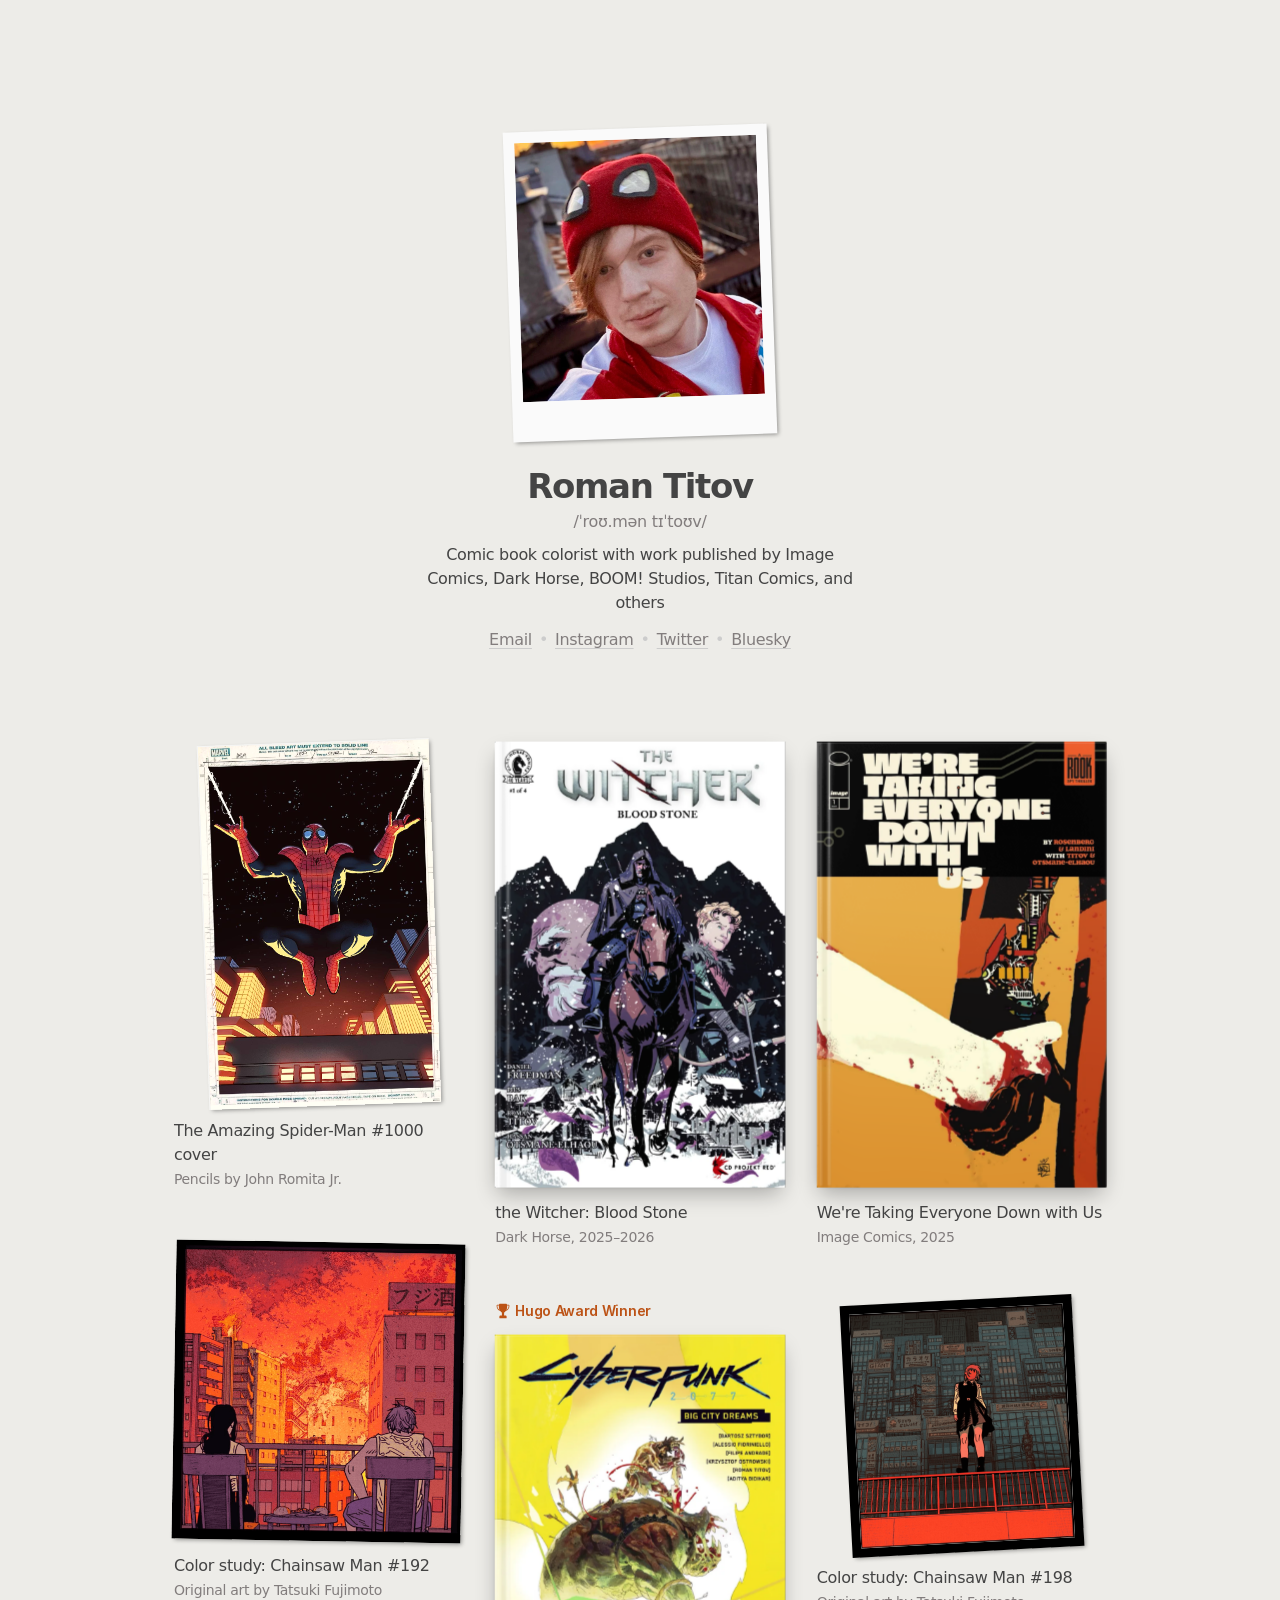
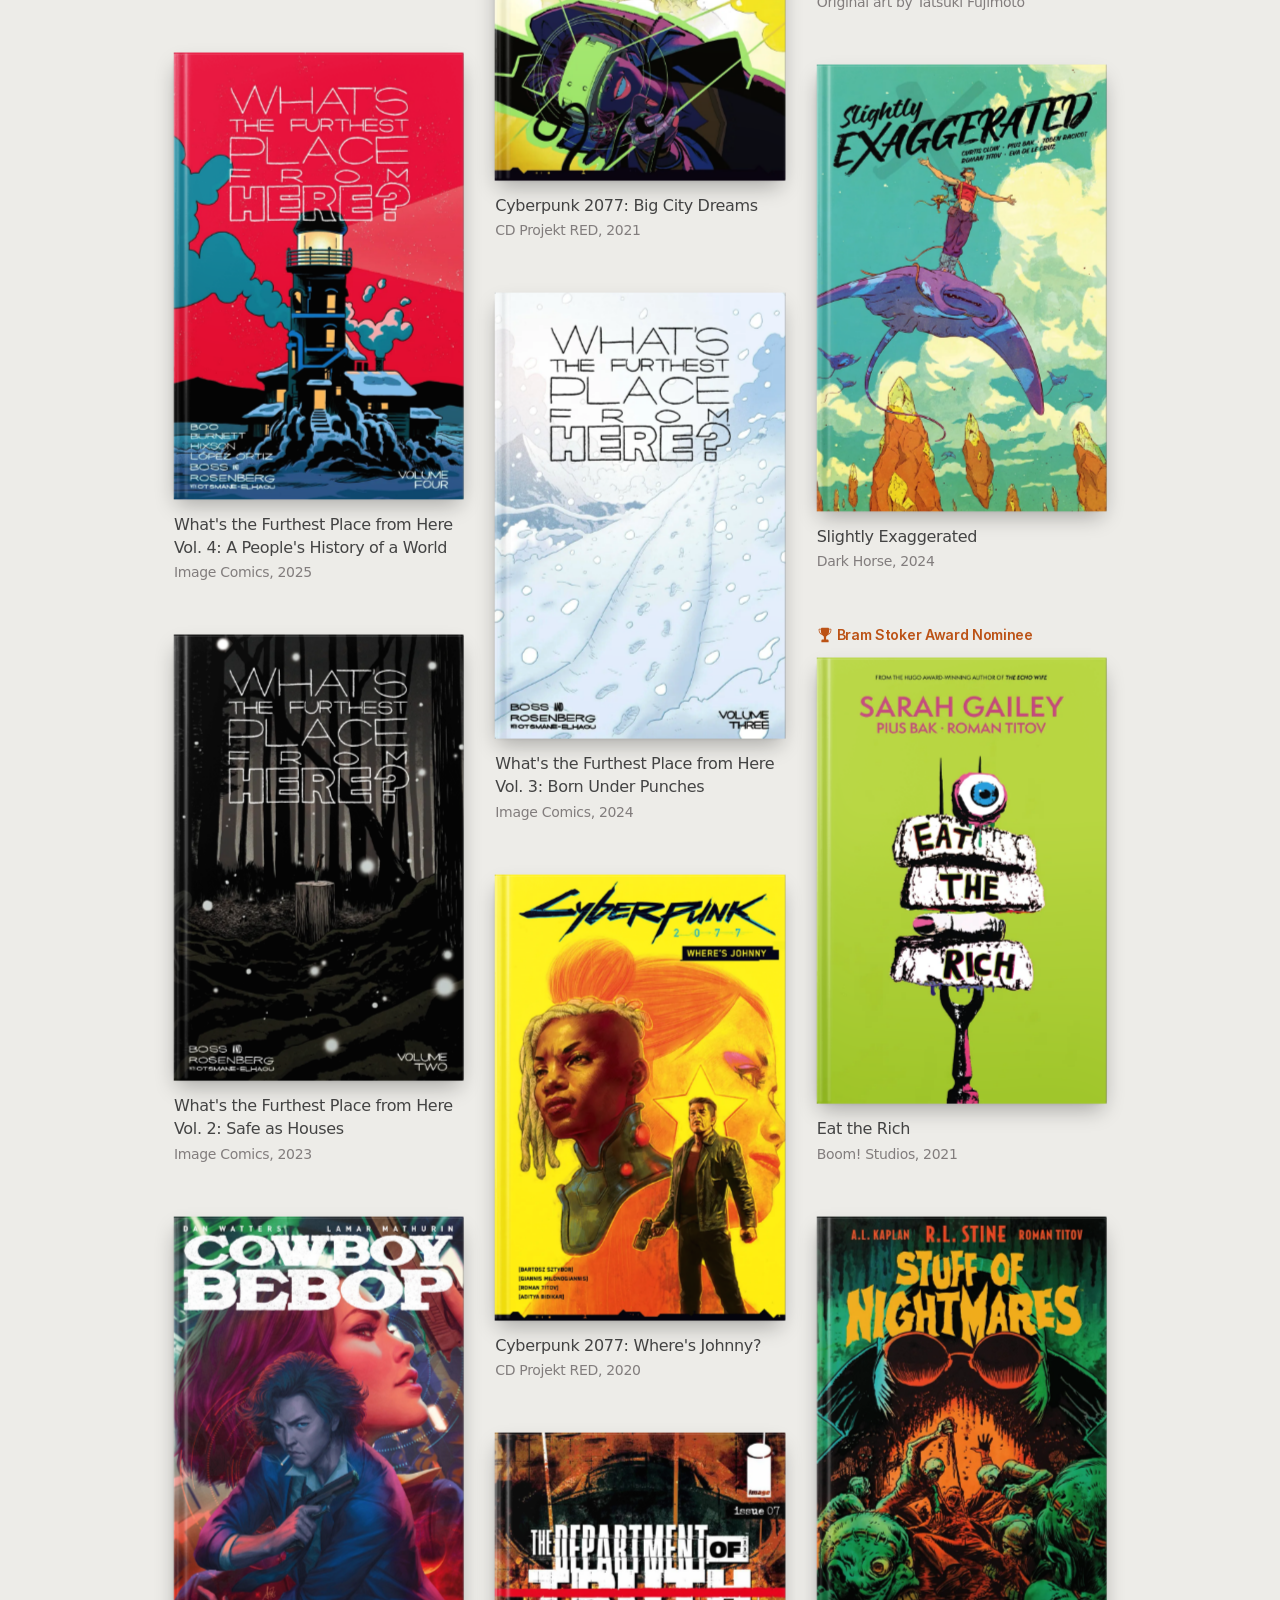
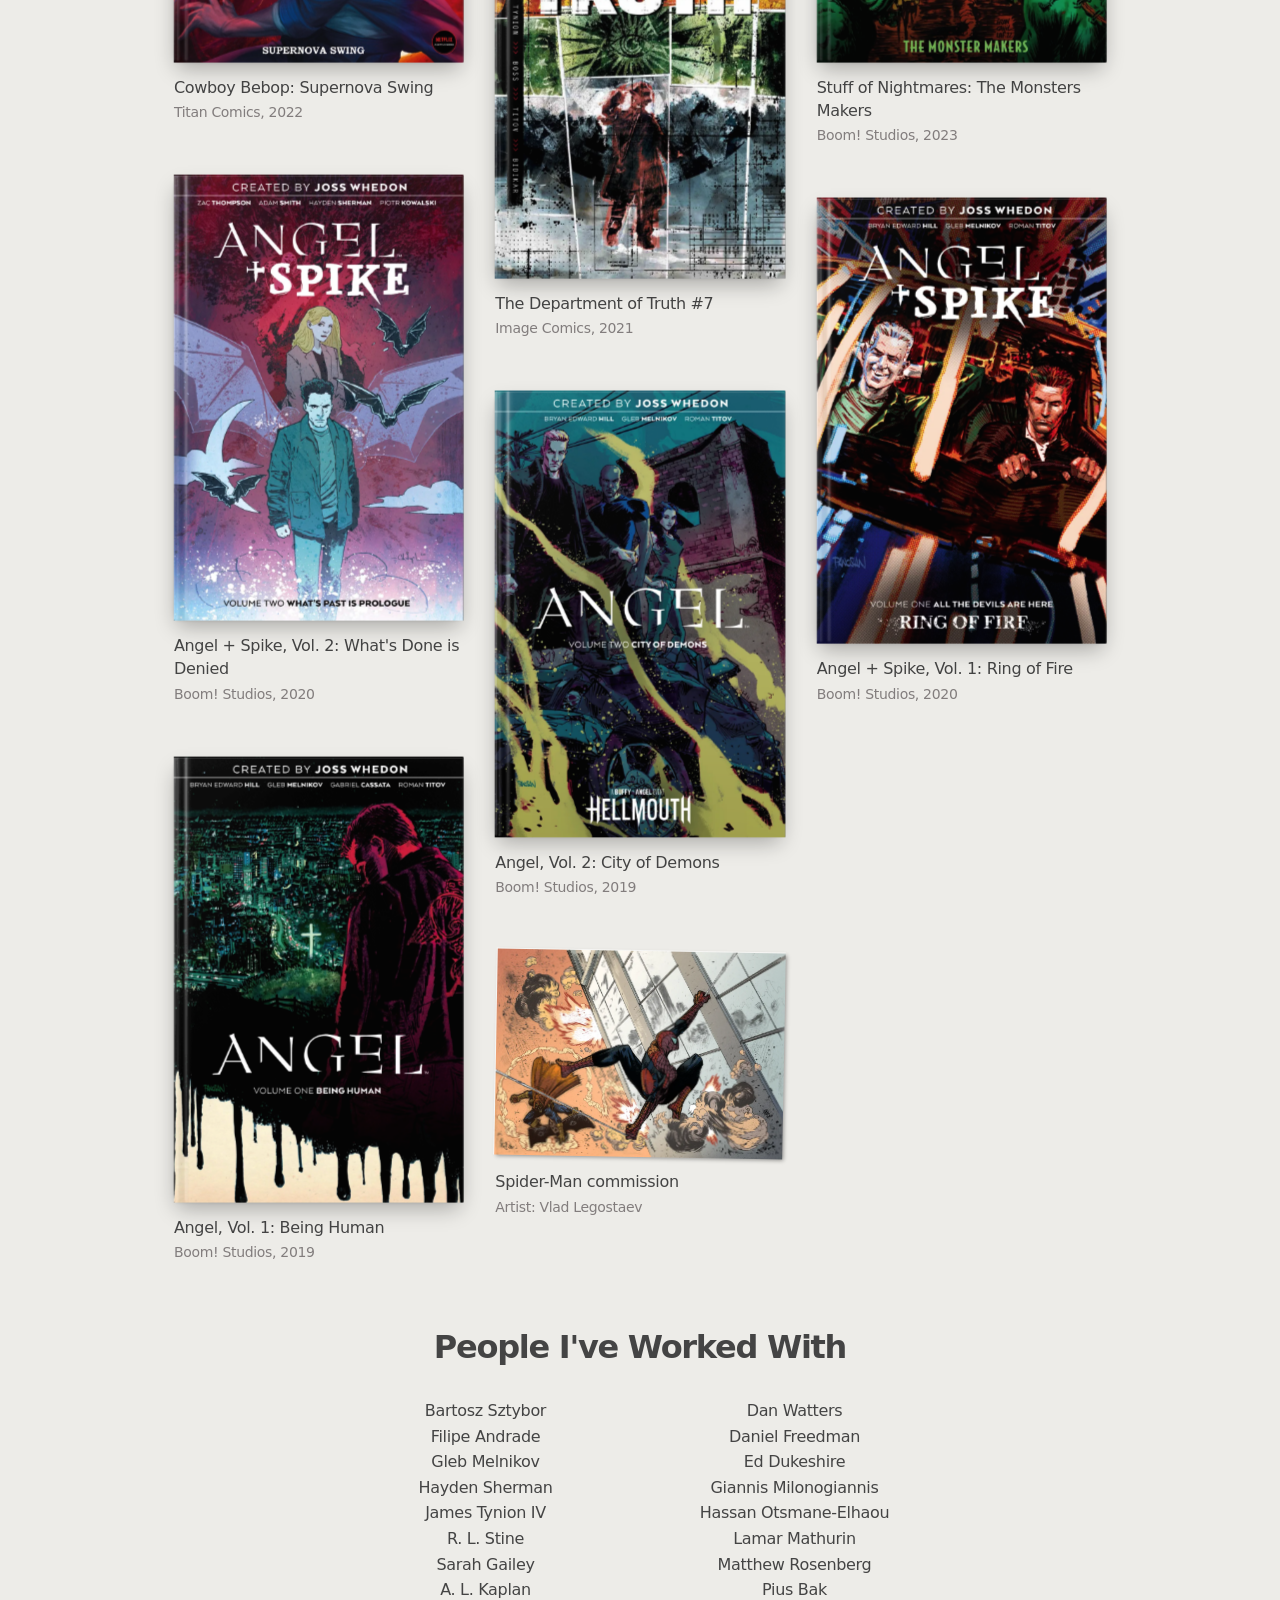
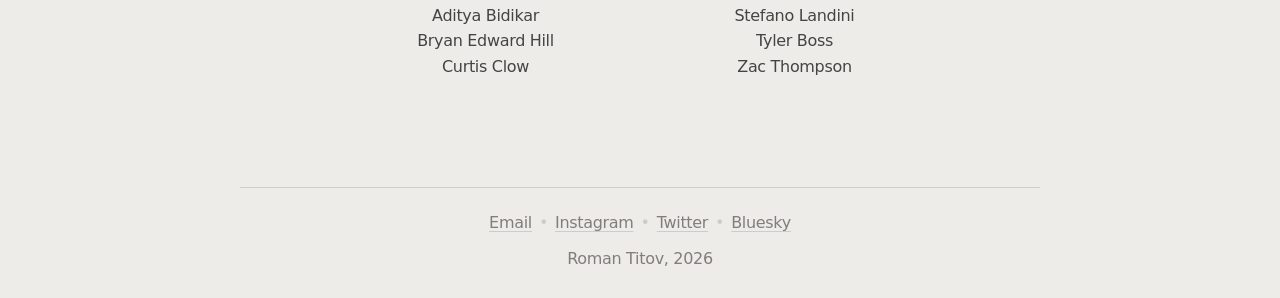
==== commit 6d232e36: "Fix mobile book interaction and page shadows" ====
--- a/index.html
+++ b/index.html
@@ -1 +1 @@
-<!DOCTYPE html><html lang="en"><head><meta charSet="utf-8"/><meta name="viewport" content="width=device-width, initial-scale=1"/><link rel="preload" as="image" href="/img/comics/profile-photo.webp"/><link rel="preload" as="image" href="/img/comic-layers/spine-soft-light.png"/><link rel="preload" as="image" href="/img/comic-layers/spine-multiply.png"/><link rel="preload" as="image" href="/img/comic-layers/spine-normal.png"/><link rel="stylesheet" href="/_next/static/chunks/2an9a98b-p76y.css" data-precedence="next"/><link rel="stylesheet" href="/_next/static/chunks/10j-6-vkuddf4.css" data-precedence="next"/><link rel="preload" as="script" fetchPriority="low" href="/_next/static/chunks/0jvhpaew_uadu.js"/><script src="/_next/static/chunks/41shqbag6wu_r.js" async=""></script><script src="/_next/static/chunks/12_celfi3iros.js" async=""></script><script src="/_next/static/chunks/2_4nww4pyj1_y.js" async=""></script><script src="/_next/static/chunks/turbopack-1w__w0vawnmqf.js" async=""></script><script src="/_next/static/chunks/28cmotl9hxfad.js" async=""></script><script src="/_next/static/chunks/2p591db-jw9cf.js" async=""></script><title>Roman Titov — Comic Book Colorist</title><meta name="description" content="Comic book colorist with work published by Image Comics, Dark Horse, BOOM! Studios, Titan Comics, and others."/><link rel="canonical" href="https://comics.teetov.com/"/><meta property="og:title" content="Roman Titov — Comic Book Colorist"/><meta property="og:description" content="Comic book colorist with work published by Image Comics, Dark Horse, BOOM! Studios, Titan Comics, and others."/><meta property="og:url" content="https://comics.teetov.com/"/><meta property="og:locale" content="en_US"/><meta property="og:type" content="website"/><meta name="twitter:card" content="summary"/><meta name="twitter:title" content="Roman Titov — Comic Book Colorist"/><meta name="twitter:description" content="Comic book colorist with work published by Image Comics, Dark Horse, BOOM! Studios, Titan Comics, and others."/><link rel="icon" href="/favicon.svg" type="image/svg+xml" media="(prefers-color-scheme: light)"/><link rel="icon" href="/favicon_dark.svg" type="image/svg+xml" media="(prefers-color-scheme: dark)"/><script>(self.__next_s=self.__next_s||[]).push([0,{"children":"try { const path = location.pathname.replace(/\\/+$/, \"\"); document.documentElement.lang = [\"/ru\", \"/book-lab\", \"/holo-lab\"].includes(path) ? \"ru\" : \"en\"; const key = \"portfolio-language-navigation\"; const skip = sessionStorage.getItem(key); sessionStorage.removeItem(key); if (skip \u0026\u0026 performance.getEntriesByType(\"navigation\")[0]?.type !== \"reload\") document.documentElement.dataset.skipEntrance = \"true\"; if (new URL(location.href).searchParams.has(\"languageTransition\")) { document.documentElement.dataset.languageTransition = \"true\"; document.documentElement.dataset.languagePending = \"true\"; } } catch {}","id":"portfolio-navigation-state"}])</script><script src="/_next/static/chunks/0cz1d0mv5g_q7.js" noModule=""></script></head><body><div hidden=""><!--$--><!--/$--></div><main class="ComicsPage-module__dyDC_G__page page comicsPage" lang="en"><header class="ComicsPage-module__dyDC_G__intro"><div class="ComicsPage-module__dyDC_G__polaroid"><div class="ComicsPage-module__dyDC_G__polaroidFrame"><div class="ComicsPage-module__dyDC_G__polaroidPhoto"><img alt="Roman Titov wearing a red Spider-Man hat" decoding="async" data-nimg="fill" style="position:absolute;height:100%;width:100%;left:0;top:0;right:0;bottom:0;color:transparent" src="/img/comics/profile-photo.webp"/></div></div></div><h1>Roman Titov</h1><p class="ComicsPage-module__dyDC_G__phonetic">/ˈroʊ.mən tɪˈtoʊv/</p><p class="ComicsPage-module__dyDC_G__bio">Comic book colorist with work published by Image Comics, Dark Horse, BOOM! Studios, Titan Comics, and others</p><nav class="ComicsPage-module__dyDC_G__contacts" aria-label="Contact links"><a href="mailto:teetov@duck.com">Email</a><span aria-hidden="true">•</span><a href="https://www.instagram.com/teetov_/" target="_blank" rel="noreferrer">Instagram</a><span aria-hidden="true">•</span><a href="https://x.com/teetov_" target="_blank" rel="noreferrer">Twitter</a><span aria-hidden="true">•</span><a href="https://bsky.app/profile/teetov.bsky.social" target="_blank" rel="noreferrer">Bluesky</a></nav></header><section class="ComicsPage-module__dyDC_G__gallery" aria-label="Comic book coloring portfolio"><div class="ComicsPage-module__dyDC_G__desktopGallery"><div class="ComicsPage-module__dyDC_G__comicColumn"><figure class="ComicsPage-module__dyDC_G__comic"><div class="ComicsPage-module__dyDC_G__artwork ComicsPage-module__dyDC_G__soft-edge" style="aspect-ratio:815 / 1280;--artwork-rotation:-2deg"><img alt="The Amazing Spider-Man #1000 cover" loading="lazy" decoding="async" data-nimg="fill" style="position:absolute;height:100%;width:100%;left:0;top:0;right:0;bottom:0;color:transparent" src="/img/comics/the-amazing-spider-man-1000-cover.jpeg"/></div><figcaption>The Amazing Spider-Man #1000 cover</figcaption><p>Pencils by John Romita Jr.</p></figure><figure class="ComicsPage-module__dyDC_G__comic"><div class="ComicsPage-module__dyDC_G__artwork " style="aspect-ratio:984 / 1015;--artwork-rotation:1deg"><img alt="Color study: Chainsaw Man #192" loading="lazy" decoding="async" data-nimg="fill" style="position:absolute;height:100%;width:100%;left:0;top:0;right:0;bottom:0;color:transparent" src="/img/comics/chainsaw-man-192-color-study.jpeg"/></div><figcaption>Color study: Chainsaw Man #192</figcaption><p>Original art by Tatsuki Fujimoto</p></figure><figure class="ComicsPage-module__dyDC_G__comic"><div class="ComicBook-module__Q4sDaa__book  " style="aspect-ratio:832 / 1280"><div class="ComicBook-module__Q4sDaa__pages" aria-hidden="true"><div class="ComicBook-module__Q4sDaa__secondPage"><img alt="" loading="lazy" decoding="async" data-nimg="fill" style="position:absolute;height:100%;width:100%;left:0;top:0;right:0;bottom:0;color:transparent" src="/img/comics/What&#x27;s%20the%20Furthest%20Place%20from%20Here%20v04%20-%20A%20People&#x27;s%20History%20of%20a%20World-0121.webp"/><div class="ComicBook-module__Q4sDaa__pageTurnShadow"></div></div><div class="ComicBook-module__Q4sDaa__firstPage"><img alt="" loading="lazy" decoding="async" data-nimg="fill" style="position:absolute;height:100%;width:100%;left:0;top:0;right:0;bottom:0;color:transparent" src="/img/comics/What&#x27;s%20the%20Furthest%20Place%20from%20Here%20v04%20-%20A%20People&#x27;s%20History%20of%20a%20World-0120.webp"/><div class="ComicBook-module__Q4sDaa__coverCastShadow"></div></div></div><div class="ComicBook-module__Q4sDaa__cover"><div class="ComicBook-module__Q4sDaa__coverFace"><img alt="Cover of What&#x27;s the Furthest Place from Here Vol. 4: A People&#x27;s History of a World" loading="lazy" decoding="async" data-nimg="fill" style="position:absolute;height:100%;width:100%;left:0;top:0;right:0;bottom:0;color:transparent" src="/img/comics/What&#x27;s%20the%20Furthest%20Place%20from%20Here%20v04%20-%20A%20People&#x27;s%20History%20of%20a%20World-0000.webp"/><img class="ComicBook-module__Q4sDaa__layerSoftLight" src="/img/comic-layers/spine-soft-light.png" alt="" width="604" height="906"/><img class="ComicBook-module__Q4sDaa__layerMultiply" src="/img/comic-layers/spine-multiply.png" alt="" width="604" height="906"/><img class="ComicBook-module__Q4sDaa__layerNormal" src="/img/comic-layers/spine-normal.png" alt="" width="604" height="906"/></div><div class="ComicBook-module__Q4sDaa__coverOpenGradient"></div></div><button class="ComicBook-module__Q4sDaa__hitArea" type="button" aria-label="Turn to second page: What&#x27;s the Furthest Place from Here Vol. 4: A People&#x27;s History of a World" aria-pressed="false"></button></div><figcaption>What&#x27;s the Furthest Place from Here Vol. 4: A People&#x27;s History of a World</figcaption><p>Image Comics, 2025</p></figure><figure class="ComicsPage-module__dyDC_G__comic"><div class="ComicBook-module__Q4sDaa__book  " style="aspect-ratio:832 / 1280"><div class="ComicBook-module__Q4sDaa__pages" aria-hidden="true"><div class="ComicBook-module__Q4sDaa__secondPage"><img alt="" loading="lazy" decoding="async" data-nimg="fill" style="position:absolute;height:100%;width:100%;left:0;top:0;right:0;bottom:0;color:transparent" src="/img/comics/What&#x27;s%20the%20Furthest%20Place%20from%20Here%20v02%20-%20Safe%20as%20Houses%20-%200050.webp"/><div class="ComicBook-module__Q4sDaa__pageTurnShadow"></div></div><div class="ComicBook-module__Q4sDaa__firstPage"><img alt="" loading="lazy" decoding="async" data-nimg="fill" style="position:absolute;height:100%;width:100%;left:0;top:0;right:0;bottom:0;color:transparent" src="/img/comics/What&#x27;s%20the%20Furthest%20Place%20from%20Here%20v02%20-%20Safe%20as%20Houses%20-%200048.webp"/><div class="ComicBook-module__Q4sDaa__coverCastShadow"></div></div></div><div class="ComicBook-module__Q4sDaa__cover"><div class="ComicBook-module__Q4sDaa__coverFace"><img alt="Cover of What&#x27;s the Furthest Place from Here Vol. 2: Safe as Houses" loading="lazy" decoding="async" data-nimg="fill" style="position:absolute;height:100%;width:100%;left:0;top:0;right:0;bottom:0;color:transparent" src="/img/comics/What&#x27;s%20the%20Furthest%20Place%20from%20Here%20v02%20-%20Safe%20as%20Houses%20-%200000.webp"/><img class="ComicBook-module__Q4sDaa__layerSoftLight" src="/img/comic-layers/spine-soft-light.png" alt="" width="604" height="906"/><img class="ComicBook-module__Q4sDaa__layerMultiply" src="/img/comic-layers/spine-multiply.png" alt="" width="604" height="906"/><img class="ComicBook-module__Q4sDaa__layerNormal" src="/img/comic-layers/spine-normal.png" alt="" width="604" height="906"/></div><div class="ComicBook-module__Q4sDaa__coverOpenGradient"></div></div><button class="ComicBook-module__Q4sDaa__hitArea" type="button" aria-label="Turn to second page: What&#x27;s the Furthest Place from Here Vol. 2: Safe as Houses" aria-pressed="false"></button></div><figcaption>What&#x27;s the Furthest Place from Here Vol. 2: Safe as Houses</figcaption><p>Image Comics, 2023</p></figure><figure class="ComicsPage-module__dyDC_G__comic"><div class="ComicBook-module__Q4sDaa__book  " style="aspect-ratio:832 / 1280"><div class="ComicBook-module__Q4sDaa__pages" aria-hidden="true"><div class="ComicBook-module__Q4sDaa__secondPage"><img alt="" loading="lazy" decoding="async" data-nimg="fill" style="position:absolute;height:100%;width:100%;left:0;top:0;right:0;bottom:0;color:transparent" src="/img/comics/Cowboy%20Bebop%202.webp"/><div class="ComicBook-module__Q4sDaa__pageTurnShadow"></div></div><div class="ComicBook-module__Q4sDaa__firstPage"><img alt="" loading="lazy" decoding="async" data-nimg="fill" style="position:absolute;height:100%;width:100%;left:0;top:0;right:0;bottom:0;color:transparent" src="/img/comics/Cowboy%20Bebop%201.webp"/><div class="ComicBook-module__Q4sDaa__coverCastShadow"></div></div></div><div class="ComicBook-module__Q4sDaa__cover"><div class="ComicBook-module__Q4sDaa__coverFace"><img alt="Cover of Cowboy Bebop: Supernova Swing" loading="lazy" decoding="async" data-nimg="fill" style="position:absolute;height:100%;width:100%;left:0;top:0;right:0;bottom:0;color:transparent" src="/img/compressed/9571792-cowboybebop-supernovaswing-0000.jpg"/><img class="ComicBook-module__Q4sDaa__layerSoftLight" src="/img/comic-layers/spine-soft-light.png" alt="" width="604" height="906"/><img class="ComicBook-module__Q4sDaa__layerMultiply" src="/img/comic-layers/spine-multiply.png" alt="" width="604" height="906"/><img class="ComicBook-module__Q4sDaa__layerNormal" src="/img/comic-layers/spine-normal.png" alt="" width="604" height="906"/></div><div class="ComicBook-module__Q4sDaa__coverOpenGradient"></div></div><button class="ComicBook-module__Q4sDaa__hitArea" type="button" aria-label="Turn to second page: Cowboy Bebop: Supernova Swing" aria-pressed="false"></button></div><figcaption>Cowboy Bebop: Supernova Swing</figcaption><p>Titan Comics, 2022</p></figure><figure class="ComicsPage-module__dyDC_G__comic"><div class="ComicBook-module__Q4sDaa__book  " style="aspect-ratio:832 / 1280"><div class="ComicBook-module__Q4sDaa__pages" aria-hidden="true"><div class="ComicBook-module__Q4sDaa__secondPage"><img alt="" loading="lazy" decoding="async" data-nimg="fill" style="position:absolute;height:100%;width:100%;left:0;top:0;right:0;bottom:0;color:transparent" src="/img/comics/Angel%20%26%20Spike%20v02-060.webp"/><div class="ComicBook-module__Q4sDaa__pageTurnShadow"></div></div><div class="ComicBook-module__Q4sDaa__firstPage"><img alt="" loading="lazy" decoding="async" data-nimg="fill" style="position:absolute;height:100%;width:100%;left:0;top:0;right:0;bottom:0;color:transparent" src="/img/comics/Angel%20%26%20Spike%20v02-059.webp"/><div class="ComicBook-module__Q4sDaa__coverCastShadow"></div></div></div><div class="ComicBook-module__Q4sDaa__cover"><div class="ComicBook-module__Q4sDaa__coverFace"><img alt="Cover of Angel + Spike, Vol. 2: What&#x27;s Done is Denied" loading="lazy" decoding="async" data-nimg="fill" style="position:absolute;height:100%;width:100%;left:0;top:0;right:0;bottom:0;color:transparent" src="/img/comics/Angel%20%26%20Spike%20v02-000.webp"/><img class="ComicBook-module__Q4sDaa__layerSoftLight" src="/img/comic-layers/spine-soft-light.png" alt="" width="604" height="906"/><img class="ComicBook-module__Q4sDaa__layerMultiply" src="/img/comic-layers/spine-multiply.png" alt="" width="604" height="906"/><img class="ComicBook-module__Q4sDaa__layerNormal" src="/img/comic-layers/spine-normal.png" alt="" width="604" height="906"/></div><div class="ComicBook-module__Q4sDaa__coverOpenGradient"></div></div><button class="ComicBook-module__Q4sDaa__hitArea" type="button" aria-label="Turn to second page: Angel + Spike, Vol. 2: What&#x27;s Done is Denied" aria-pressed="false"></button></div><figcaption>Angel + Spike, Vol. 2: What&#x27;s Done is Denied</figcaption><p>Boom! Studios, 2020</p></figure><figure class="ComicsPage-module__dyDC_G__comic"><div class="ComicBook-module__Q4sDaa__book  " style="aspect-ratio:832 / 1280"><div class="ComicBook-module__Q4sDaa__pages" aria-hidden="true"><div class="ComicBook-module__Q4sDaa__secondPage"><img alt="" loading="lazy" decoding="async" data-nimg="fill" style="position:absolute;height:100%;width:100%;left:0;top:0;right:0;bottom:0;color:transparent" src="/img/comics/Angel%20v01-099.webp"/><div class="ComicBook-module__Q4sDaa__pageTurnShadow"></div></div><div class="ComicBook-module__Q4sDaa__firstPage"><img alt="" loading="lazy" decoding="async" data-nimg="fill" style="position:absolute;height:100%;width:100%;left:0;top:0;right:0;bottom:0;color:transparent" src="/img/comics/Angel%20v01-068.webp"/><div class="ComicBook-module__Q4sDaa__coverCastShadow"></div></div></div><div class="ComicBook-module__Q4sDaa__cover"><div class="ComicBook-module__Q4sDaa__coverFace"><img alt="Cover of Angel, Vol. 1: Being Human" loading="lazy" decoding="async" data-nimg="fill" style="position:absolute;height:100%;width:100%;left:0;top:0;right:0;bottom:0;color:transparent" src="/img/comics/Angel%20v01-000.webp"/><img class="ComicBook-module__Q4sDaa__layerSoftLight" src="/img/comic-layers/spine-soft-light.png" alt="" width="604" height="906"/><img class="ComicBook-module__Q4sDaa__layerMultiply" src="/img/comic-layers/spine-multiply.png" alt="" width="604" height="906"/><img class="ComicBook-module__Q4sDaa__layerNormal" src="/img/comic-layers/spine-normal.png" alt="" width="604" height="906"/></div><div class="ComicBook-module__Q4sDaa__coverOpenGradient"></div></div><button class="ComicBook-module__Q4sDaa__hitArea" type="button" aria-label="Turn to second page: Angel, Vol. 1: Being Human" aria-pressed="false"></button></div><figcaption>Angel, Vol. 1: Being Human</figcaption><p>Boom! Studios, 2019</p></figure></div><div class="ComicsPage-module__dyDC_G__comicColumn"><figure class="ComicsPage-module__dyDC_G__comic"><div class="ComicBook-module__Q4sDaa__book  " style="aspect-ratio:832 / 1280"><div class="ComicBook-module__Q4sDaa__pages" aria-hidden="true"><div class="ComicBook-module__Q4sDaa__secondPage"><img alt="" loading="lazy" decoding="async" data-nimg="fill" style="position:absolute;height:100%;width:100%;left:0;top:0;right:0;bottom:0;color:transparent" src="/img/comics/The%20Witcher%20-%20Blood%20Stone%2002-0004.webp"/><div class="ComicBook-module__Q4sDaa__pageTurnShadow"></div></div><div class="ComicBook-module__Q4sDaa__firstPage"><img alt="" loading="lazy" decoding="async" data-nimg="fill" style="position:absolute;height:100%;width:100%;left:0;top:0;right:0;bottom:0;color:transparent" src="/img/comics/The%20Witcher%20-%20Blood%20Stone%2001-0005.webp"/><div class="ComicBook-module__Q4sDaa__coverCastShadow"></div></div></div><div class="ComicBook-module__Q4sDaa__cover"><div class="ComicBook-module__Q4sDaa__coverFace"><img alt="Cover of the Witcher: Blood Stone" loading="lazy" decoding="async" data-nimg="fill" style="position:absolute;height:100%;width:100%;left:0;top:0;right:0;bottom:0;color:transparent" src="/img/comics/The%20Witcher%20-%20Blood%20Stone%2001-0000.webp"/><img class="ComicBook-module__Q4sDaa__layerSoftLight" src="/img/comic-layers/spine-soft-light.png" alt="" width="604" height="906"/><img class="ComicBook-module__Q4sDaa__layerMultiply" src="/img/comic-layers/spine-multiply.png" alt="" width="604" height="906"/><img class="ComicBook-module__Q4sDaa__layerNormal" src="/img/comic-layers/spine-normal.png" alt="" width="604" height="906"/></div><div class="ComicBook-module__Q4sDaa__coverOpenGradient"></div></div><button class="ComicBook-module__Q4sDaa__hitArea" type="button" aria-label="Turn to second page: the Witcher: Blood Stone" aria-pressed="false"></button></div><figcaption>the Witcher: Blood Stone</figcaption><p>Dark Horse, 2025–2026</p></figure><figure class="ComicsPage-module__dyDC_G__comic"><span class="award"><span class="awardLabel">Hugo Award Winner</span></span><div class="ComicBook-module__Q4sDaa__book  " style="aspect-ratio:832 / 1280"><div class="ComicBook-module__Q4sDaa__pages" aria-hidden="true"><div class="ComicBook-module__Q4sDaa__secondPage"><img alt="" loading="lazy" decoding="async" data-nimg="fill" style="position:absolute;height:100%;width:100%;left:0;top:0;right:0;bottom:0;color:transparent" src="/img/comics/Cyberpunk%202077%20-%20Big%20City%20Dreams-022.webp"/><div class="ComicBook-module__Q4sDaa__pageTurnShadow"></div></div><div class="ComicBook-module__Q4sDaa__firstPage"><img alt="" loading="lazy" decoding="async" data-nimg="fill" style="position:absolute;height:100%;width:100%;left:0;top:0;right:0;bottom:0;color:transparent" src="/img/comics/Cyberpunk%202077%20-%20Big%20City%20Dreams-021.webp"/><div class="ComicBook-module__Q4sDaa__coverCastShadow"></div></div></div><div class="ComicBook-module__Q4sDaa__cover"><div class="ComicBook-module__Q4sDaa__coverFace"><img alt="Cover of Cyberpunk 2077: Big City Dreams" loading="lazy" decoding="async" data-nimg="fill" style="position:absolute;height:100%;width:100%;left:0;top:0;right:0;bottom:0;color:transparent" src="/img/comics/Cyberpunk%202077%20-%20Big%20City%20Dreams-000.webp"/><img class="ComicBook-module__Q4sDaa__layerSoftLight" src="/img/comic-layers/spine-soft-light.png" alt="" width="604" height="906"/><img class="ComicBook-module__Q4sDaa__layerMultiply" src="/img/comic-layers/spine-multiply.png" alt="" width="604" height="906"/><img class="ComicBook-module__Q4sDaa__layerNormal" src="/img/comic-layers/spine-normal.png" alt="" width="604" height="906"/></div><div class="ComicBook-module__Q4sDaa__coverOpenGradient"></div></div><button class="ComicBook-module__Q4sDaa__hitArea" type="button" aria-label="Turn to second page: Cyberpunk 2077: Big City Dreams" aria-pressed="false"></button></div><figcaption>Cyberpunk 2077: Big City Dreams</figcaption><p>CD Projekt RED, 2021</p></figure><figure class="ComicsPage-module__dyDC_G__comic"><div class="ComicBook-module__Q4sDaa__book  " style="aspect-ratio:832 / 1280"><div class="ComicBook-module__Q4sDaa__pages" aria-hidden="true"><div class="ComicBook-module__Q4sDaa__secondPage"><img alt="" loading="lazy" decoding="async" data-nimg="fill" style="position:absolute;height:100%;width:100%;left:0;top:0;right:0;bottom:0;color:transparent" src="/img/comics/What&#x27;s%20the%20Furthest%20Place%20from%20Here%20v03%20-%20Born%20Under%20Punches-0146.webp"/><div class="ComicBook-module__Q4sDaa__pageTurnShadow"></div></div><div class="ComicBook-module__Q4sDaa__firstPage"><img alt="" loading="lazy" decoding="async" data-nimg="fill" style="position:absolute;height:100%;width:100%;left:0;top:0;right:0;bottom:0;color:transparent" src="/img/comics/What&#x27;s%20the%20Furthest%20Place%20from%20Here%20v03%20-%20Born%20Under%20Punches-0015.webp"/><div class="ComicBook-module__Q4sDaa__coverCastShadow"></div></div></div><div class="ComicBook-module__Q4sDaa__cover"><div class="ComicBook-module__Q4sDaa__coverFace"><img alt="Cover of What&#x27;s the Furthest Place from Here Vol. 3: Born Under Punches" loading="lazy" decoding="async" data-nimg="fill" style="position:absolute;height:100%;width:100%;left:0;top:0;right:0;bottom:0;color:transparent" src="/img/comics/What&#x27;s%20the%20Furthest%20Place%20from%20Here%20v03%20-%20Born%20Under%20Punches-0000.webp"/><img class="ComicBook-module__Q4sDaa__layerSoftLight" src="/img/comic-layers/spine-soft-light.png" alt="" width="604" height="906"/><img class="ComicBook-module__Q4sDaa__layerMultiply" src="/img/comic-layers/spine-multiply.png" alt="" width="604" height="906"/><img class="ComicBook-module__Q4sDaa__layerNormal" src="/img/comic-layers/spine-normal.png" alt="" width="604" height="906"/></div><div class="ComicBook-module__Q4sDaa__coverOpenGradient"></div></div><button class="ComicBook-module__Q4sDaa__hitArea" type="button" aria-label="Turn to second page: What&#x27;s the Furthest Place from Here Vol. 3: Born Under Punches" aria-pressed="false"></button></div><figcaption>What&#x27;s the Furthest Place from Here Vol. 3: Born Under Punches</figcaption><p>Image Comics, 2024</p></figure><figure class="ComicsPage-module__dyDC_G__comic"><div class="ComicBook-module__Q4sDaa__book  " style="aspect-ratio:832 / 1280"><div class="ComicBook-module__Q4sDaa__pages" aria-hidden="true"><div class="ComicBook-module__Q4sDaa__secondPage"><img alt="" loading="lazy" decoding="async" data-nimg="fill" style="position:absolute;height:100%;width:100%;left:0;top:0;right:0;bottom:0;color:transparent" src="/img/comics/Cyberpunk%202077%20-%20Where&#x27;s%20Johnny-0035.webp"/><div class="ComicBook-module__Q4sDaa__pageTurnShadow"></div></div><div class="ComicBook-module__Q4sDaa__firstPage"><img alt="" loading="lazy" decoding="async" data-nimg="fill" style="position:absolute;height:100%;width:100%;left:0;top:0;right:0;bottom:0;color:transparent" src="/img/comics/Cyberpunk%202077%20-%20Where&#x27;s%20Johnny-0025.webp"/><div class="ComicBook-module__Q4sDaa__coverCastShadow"></div></div></div><div class="ComicBook-module__Q4sDaa__cover"><div class="ComicBook-module__Q4sDaa__coverFace"><img alt="Cover of Cyberpunk 2077: Where&#x27;s Johnny?" loading="lazy" decoding="async" data-nimg="fill" style="position:absolute;height:100%;width:100%;left:0;top:0;right:0;bottom:0;color:transparent" src="/img/comics/Cyberpunk%202077%20-%20Where&#x27;s%20Johnny-0000.webp"/><img class="ComicBook-module__Q4sDaa__layerSoftLight" src="/img/comic-layers/spine-soft-light.png" alt="" width="604" height="906"/><img class="ComicBook-module__Q4sDaa__layerMultiply" src="/img/comic-layers/spine-multiply.png" alt="" width="604" height="906"/><img class="ComicBook-module__Q4sDaa__layerNormal" src="/img/comic-layers/spine-normal.png" alt="" width="604" height="906"/></div><div class="ComicBook-module__Q4sDaa__coverOpenGradient"></div></div><button class="ComicBook-module__Q4sDaa__hitArea" type="button" aria-label="Turn to second page: Cyberpunk 2077: Where&#x27;s Johnny?" aria-pressed="false"></button></div><figcaption>Cyberpunk 2077: Where&#x27;s Johnny?</figcaption><p>CD Projekt RED, 2020</p></figure><figure class="ComicsPage-module__dyDC_G__comic"><div class="ComicBook-module__Q4sDaa__book  " style="aspect-ratio:832 / 1280"><div class="ComicBook-module__Q4sDaa__pages" aria-hidden="true"><div class="ComicBook-module__Q4sDaa__secondPage"><img alt="" loading="lazy" decoding="async" data-nimg="fill" style="position:absolute;height:100%;width:100%;left:0;top:0;right:0;bottom:0;color:transparent" src="/img/comics/The%20Department%20of%20Truth%20007-007.webp"/><div class="ComicBook-module__Q4sDaa__pageTurnShadow"></div></div><div class="ComicBook-module__Q4sDaa__firstPage"><img alt="" loading="lazy" decoding="async" data-nimg="fill" style="position:absolute;height:100%;width:100%;left:0;top:0;right:0;bottom:0;color:transparent" src="/img/comics/The%20Department%20of%20Truth%20007-006.webp"/><div class="ComicBook-module__Q4sDaa__coverCastShadow"></div></div></div><div class="ComicBook-module__Q4sDaa__cover"><div class="ComicBook-module__Q4sDaa__coverFace"><img alt="Cover of The Department of Truth #7" loading="lazy" decoding="async" data-nimg="fill" style="position:absolute;height:100%;width:100%;left:0;top:0;right:0;bottom:0;color:transparent" src="/img/comics/The%20Department%20of%20Truth%20007-000.webp"/><img class="ComicBook-module__Q4sDaa__layerSoftLight" src="/img/comic-layers/spine-soft-light.png" alt="" width="604" height="906"/><img class="ComicBook-module__Q4sDaa__layerMultiply" src="/img/comic-layers/spine-multiply.png" alt="" width="604" height="906"/><img class="ComicBook-module__Q4sDaa__layerNormal" src="/img/comic-layers/spine-normal.png" alt="" width="604" height="906"/></div><div class="ComicBook-module__Q4sDaa__coverOpenGradient"></div></div><button class="ComicBook-module__Q4sDaa__hitArea" type="button" aria-label="Turn to second page: The Department of Truth #7" aria-pressed="false"></button></div><figcaption>The Department of Truth #7</figcaption><p>Image Comics, 2021</p></figure><figure class="ComicsPage-module__dyDC_G__comic"><div class="ComicBook-module__Q4sDaa__book  " style="aspect-ratio:832 / 1280"><div class="ComicBook-module__Q4sDaa__pages" aria-hidden="true"><div class="ComicBook-module__Q4sDaa__secondPage"><img alt="" loading="lazy" decoding="async" data-nimg="fill" style="position:absolute;height:100%;width:100%;left:0;top:0;right:0;bottom:0;color:transparent" src="/img/comics/Angel%20v02-030.webp"/><div class="ComicBook-module__Q4sDaa__pageTurnShadow"></div></div><div class="ComicBook-module__Q4sDaa__firstPage"><img alt="" loading="lazy" decoding="async" data-nimg="fill" style="position:absolute;height:100%;width:100%;left:0;top:0;right:0;bottom:0;color:transparent" src="/img/comics/Angel%20v02-028.webp"/><div class="ComicBook-module__Q4sDaa__coverCastShadow"></div></div></div><div class="ComicBook-module__Q4sDaa__cover"><div class="ComicBook-module__Q4sDaa__coverFace"><img alt="Cover of Angel, Vol. 2: City of Demons" loading="lazy" decoding="async" data-nimg="fill" style="position:absolute;height:100%;width:100%;left:0;top:0;right:0;bottom:0;color:transparent" src="/img/comics/Angel%20v02-000.webp"/><img class="ComicBook-module__Q4sDaa__layerSoftLight" src="/img/comic-layers/spine-soft-light.png" alt="" width="604" height="906"/><img class="ComicBook-module__Q4sDaa__layerMultiply" src="/img/comic-layers/spine-multiply.png" alt="" width="604" height="906"/><img class="ComicBook-module__Q4sDaa__layerNormal" src="/img/comic-layers/spine-normal.png" alt="" width="604" height="906"/></div><div class="ComicBook-module__Q4sDaa__coverOpenGradient"></div></div><button class="ComicBook-module__Q4sDaa__hitArea" type="button" aria-label="Turn to second page: Angel, Vol. 2: City of Demons" aria-pressed="false"></button></div><figcaption>Angel, Vol. 2: City of Demons</figcaption><p>Boom! Studios, 2019</p></figure><figure class="ComicsPage-module__dyDC_G__comic"><div class="ComicsPage-module__dyDC_G__artwork ComicsPage-module__dyDC_G__light-edge" style="aspect-ratio:1000 / 714;--artwork-rotation:1deg"><img alt="Spider-Man commission" loading="lazy" decoding="async" data-nimg="fill" style="position:absolute;height:100%;width:100%;left:0;top:0;right:0;bottom:0;color:transparent" src="/img/comics/Spider-Man_IK-commission-COLOR-300dpi%201.webp"/></div><figcaption>Spider-Man commission</figcaption><p>Artist: Vlad Legostaev</p></figure></div><div class="ComicsPage-module__dyDC_G__comicColumn"><figure class="ComicsPage-module__dyDC_G__comic"><div class="ComicBook-module__Q4sDaa__book  " style="aspect-ratio:832 / 1280"><div class="ComicBook-module__Q4sDaa__pages" aria-hidden="true"><div class="ComicBook-module__Q4sDaa__secondPage"><img alt="" loading="lazy" decoding="async" data-nimg="fill" style="position:absolute;height:100%;width:100%;left:0;top:0;right:0;bottom:0;color:transparent" src="/img/comics/We&#x27;re%20Taking%20Everyone%20Down%20With%20Us%20001-0003.webp"/><div class="ComicBook-module__Q4sDaa__pageTurnShadow"></div></div><div class="ComicBook-module__Q4sDaa__firstPage"><img alt="" loading="lazy" decoding="async" data-nimg="fill" style="position:absolute;height:100%;width:100%;left:0;top:0;right:0;bottom:0;color:transparent" src="/img/comics/We&#x27;re%20Taking%20Everyone%20Down%20With%20Us%20001-0002.webp"/><div class="ComicBook-module__Q4sDaa__coverCastShadow"></div></div></div><div class="ComicBook-module__Q4sDaa__cover"><div class="ComicBook-module__Q4sDaa__coverFace"><img alt="Cover of We&#x27;re Taking Everyone Down with Us" loading="lazy" decoding="async" data-nimg="fill" style="position:absolute;height:100%;width:100%;left:0;top:0;right:0;bottom:0;color:transparent" src="/img/comics/We&#x27;re%20Taking%20Everyone%20Down%20With%20Us%20001-0000.webp"/><img class="ComicBook-module__Q4sDaa__layerSoftLight" src="/img/comic-layers/spine-soft-light.png" alt="" width="604" height="906"/><img class="ComicBook-module__Q4sDaa__layerMultiply" src="/img/comic-layers/spine-multiply.png" alt="" width="604" height="906"/><img class="ComicBook-module__Q4sDaa__layerNormal" src="/img/comic-layers/spine-normal.png" alt="" width="604" height="906"/></div><div class="ComicBook-module__Q4sDaa__coverOpenGradient"></div></div><button class="ComicBook-module__Q4sDaa__hitArea" type="button" aria-label="Turn to second page: We&#x27;re Taking Everyone Down with Us" aria-pressed="false"></button></div><figcaption>We&#x27;re Taking Everyone Down with Us</figcaption><p>Image Comics, 2025</p></figure><figure class="ComicsPage-module__dyDC_G__comic"><div class="ComicsPage-module__dyDC_G__artwork ComicsPage-module__dyDC_G__black-frame" style="aspect-ratio:1161 / 1264;--artwork-rotation:-3deg"><img alt="Color study: Chainsaw Man #198" loading="lazy" decoding="async" data-nimg="fill" style="position:absolute;height:100%;width:100%;left:0;top:0;right:0;bottom:0;color:transparent" src="/img/comics/chainsaw-man-198-color-study.jpeg"/></div><figcaption>Color study: Chainsaw Man #198</figcaption><p>Original art by Tatsuki Fujimoto</p></figure><figure class="ComicsPage-module__dyDC_G__comic"><div class="ComicBook-module__Q4sDaa__book  " style="aspect-ratio:832 / 1280"><div class="ComicBook-module__Q4sDaa__pages" aria-hidden="true"><div class="ComicBook-module__Q4sDaa__secondPage"><img alt="" loading="lazy" decoding="async" data-nimg="fill" style="position:absolute;height:100%;width:100%;left:0;top:0;right:0;bottom:0;color:transparent" src="/img/comics/Slightly%20Exaggerated-0040.webp"/><div class="ComicBook-module__Q4sDaa__pageTurnShadow"></div></div><div class="ComicBook-module__Q4sDaa__firstPage"><img alt="" loading="lazy" decoding="async" data-nimg="fill" style="position:absolute;height:100%;width:100%;left:0;top:0;right:0;bottom:0;color:transparent" src="/img/comics/Slightly%20Exaggerated-0038.webp"/><div class="ComicBook-module__Q4sDaa__coverCastShadow"></div></div></div><div class="ComicBook-module__Q4sDaa__cover"><div class="ComicBook-module__Q4sDaa__coverFace"><img alt="Cover of Slightly Exaggerated" loading="lazy" decoding="async" data-nimg="fill" style="position:absolute;height:100%;width:100%;left:0;top:0;right:0;bottom:0;color:transparent" src="/img/comics/Slightly%20Exaggerated-0000.webp"/><img class="ComicBook-module__Q4sDaa__layerSoftLight" src="/img/comic-layers/spine-soft-light.png" alt="" width="604" height="906"/><img class="ComicBook-module__Q4sDaa__layerMultiply" src="/img/comic-layers/spine-multiply.png" alt="" width="604" height="906"/><img class="ComicBook-module__Q4sDaa__layerNormal" src="/img/comic-layers/spine-normal.png" alt="" width="604" height="906"/></div><div class="ComicBook-module__Q4sDaa__coverOpenGradient"></div></div><button class="ComicBook-module__Q4sDaa__hitArea" type="button" aria-label="Turn to second page: Slightly Exaggerated" aria-pressed="false"></button></div><figcaption>Slightly Exaggerated</figcaption><p>Dark Horse, 2024</p></figure><figure class="ComicsPage-module__dyDC_G__comic"><span class="award"><span class="awardLabel">Bram Stoker Award Nominee</span></span><div class="ComicBook-module__Q4sDaa__book  " style="aspect-ratio:832 / 1280"><div class="ComicBook-module__Q4sDaa__pages" aria-hidden="true"><div class="ComicBook-module__Q4sDaa__secondPage"><img alt="" loading="lazy" decoding="async" data-nimg="fill" style="position:absolute;height:100%;width:100%;left:0;top:0;right:0;bottom:0;color:transparent" src="/img/comics/Eat%20the%20Rich%20%20017.webp"/><div class="ComicBook-module__Q4sDaa__pageTurnShadow"></div></div><div class="ComicBook-module__Q4sDaa__firstPage"><img alt="" loading="lazy" decoding="async" data-nimg="fill" style="position:absolute;height:100%;width:100%;left:0;top:0;right:0;bottom:0;color:transparent" src="/img/comics/Eat%20the%20Rich%20%20005.webp"/><div class="ComicBook-module__Q4sDaa__coverCastShadow"></div></div></div><div class="ComicBook-module__Q4sDaa__cover"><div class="ComicBook-module__Q4sDaa__coverFace"><img alt="Cover of Eat the Rich" loading="lazy" decoding="async" data-nimg="fill" style="position:absolute;height:100%;width:100%;left:0;top:0;right:0;bottom:0;color:transparent" src="/img/comics/Eat%20the%20Rich%20%20000.webp"/><img class="ComicBook-module__Q4sDaa__layerSoftLight" src="/img/comic-layers/spine-soft-light.png" alt="" width="604" height="906"/><img class="ComicBook-module__Q4sDaa__layerMultiply" src="/img/comic-layers/spine-multiply.png" alt="" width="604" height="906"/><img class="ComicBook-module__Q4sDaa__layerNormal" src="/img/comic-layers/spine-normal.png" alt="" width="604" height="906"/></div><div class="ComicBook-module__Q4sDaa__coverOpenGradient"></div></div><button class="ComicBook-module__Q4sDaa__hitArea" type="button" aria-label="Turn to second page: Eat the Rich" aria-pressed="false"></button></div><figcaption>Eat the Rich</figcaption><p>Boom! Studios, 2021</p></figure><figure class="ComicsPage-module__dyDC_G__comic"><div class="ComicBook-module__Q4sDaa__book  " style="aspect-ratio:832 / 1280"><div class="ComicBook-module__Q4sDaa__pages" aria-hidden="true"><div class="ComicBook-module__Q4sDaa__secondPage"><img alt="" loading="lazy" decoding="async" data-nimg="fill" style="position:absolute;height:100%;width:100%;left:0;top:0;right:0;bottom:0;color:transparent" src="/img/comics/Stuff%20of%20Nightmares%20-%20The%20Monsters%20Makers-0023.webp"/><div class="ComicBook-module__Q4sDaa__pageTurnShadow"></div></div><div class="ComicBook-module__Q4sDaa__firstPage"><img alt="" loading="lazy" decoding="async" data-nimg="fill" style="position:absolute;height:100%;width:100%;left:0;top:0;right:0;bottom:0;color:transparent" src="/img/comics/Stuff%20of%20Nightmares%20-%20The%20Monsters%20Makers-0007.webp"/><div class="ComicBook-module__Q4sDaa__coverCastShadow"></div></div></div><div class="ComicBook-module__Q4sDaa__cover"><div class="ComicBook-module__Q4sDaa__coverFace"><img alt="Cover of Stuff of Nightmares: The Monsters Makers" loading="lazy" decoding="async" data-nimg="fill" style="position:absolute;height:100%;width:100%;left:0;top:0;right:0;bottom:0;color:transparent" src="/img/comics/Stuff%20of%20Nightmares%20-%20The%20Monsters%20Makers-0000.webp"/><img class="ComicBook-module__Q4sDaa__layerSoftLight" src="/img/comic-layers/spine-soft-light.png" alt="" width="604" height="906"/><img class="ComicBook-module__Q4sDaa__layerMultiply" src="/img/comic-layers/spine-multiply.png" alt="" width="604" height="906"/><img class="ComicBook-module__Q4sDaa__layerNormal" src="/img/comic-layers/spine-normal.png" alt="" width="604" height="906"/></div><div class="ComicBook-module__Q4sDaa__coverOpenGradient"></div></div><button class="ComicBook-module__Q4sDaa__hitArea" type="button" aria-label="Turn to second page: Stuff of Nightmares: The Monsters Makers" aria-pressed="false"></button></div><figcaption>Stuff of Nightmares: The Monsters Makers</figcaption><p>Boom! Studios, 2023</p></figure><figure class="ComicsPage-module__dyDC_G__comic"><div class="ComicBook-module__Q4sDaa__book  " style="aspect-ratio:832 / 1280"><div class="ComicBook-module__Q4sDaa__pages" aria-hidden="true"><div class="ComicBook-module__Q4sDaa__secondPage"><img alt="" loading="lazy" decoding="async" data-nimg="fill" style="position:absolute;height:100%;width:100%;left:0;top:0;right:0;bottom:0;color:transparent" src="/img/comics/Angel%20%26%20Spike%20v01-007.webp"/><div class="ComicBook-module__Q4sDaa__pageTurnShadow"></div></div><div class="ComicBook-module__Q4sDaa__firstPage"><img alt="" loading="lazy" decoding="async" data-nimg="fill" style="position:absolute;height:100%;width:100%;left:0;top:0;right:0;bottom:0;color:transparent" src="/img/comics/Angel%20%26%20Spike%20v01-006.webp"/><div class="ComicBook-module__Q4sDaa__coverCastShadow"></div></div></div><div class="ComicBook-module__Q4sDaa__cover"><div class="ComicBook-module__Q4sDaa__coverFace"><img alt="Cover of Angel + Spike, Vol. 1: Ring of Fire" loading="lazy" decoding="async" data-nimg="fill" style="position:absolute;height:100%;width:100%;left:0;top:0;right:0;bottom:0;color:transparent" src="/img/comics/Angel%20%26%20Spike%20v01-000.webp"/><img class="ComicBook-module__Q4sDaa__layerSoftLight" src="/img/comic-layers/spine-soft-light.png" alt="" width="604" height="906"/><img class="ComicBook-module__Q4sDaa__layerMultiply" src="/img/comic-layers/spine-multiply.png" alt="" width="604" height="906"/><img class="ComicBook-module__Q4sDaa__layerNormal" src="/img/comic-layers/spine-normal.png" alt="" width="604" height="906"/></div><div class="ComicBook-module__Q4sDaa__coverOpenGradient"></div></div><button class="ComicBook-module__Q4sDaa__hitArea" type="button" aria-label="Turn to second page: Angel + Spike, Vol. 1: Ring of Fire" aria-pressed="false"></button></div><figcaption>Angel + Spike, Vol. 1: Ring of Fire</figcaption><p>Boom! Studios, 2020</p></figure></div></div><div class="ComicsPage-module__dyDC_G__mobileGallery"><div class="ComicsPage-module__dyDC_G__comicColumn"><figure class="ComicsPage-module__dyDC_G__comic"><div class="ComicsPage-module__dyDC_G__artwork ComicsPage-module__dyDC_G__soft-edge" style="aspect-ratio:815 / 1280;--artwork-rotation:-2deg"><img alt="The Amazing Spider-Man #1000 cover" loading="lazy" decoding="async" data-nimg="fill" style="position:absolute;height:100%;width:100%;left:0;top:0;right:0;bottom:0;color:transparent" src="/img/comics/the-amazing-spider-man-1000-cover.jpeg"/></div><figcaption>The Amazing Spider-Man #1000 cover</figcaption><p>Pencils by John Romita Jr.</p></figure><figure class="ComicsPage-module__dyDC_G__comic"><div class="ComicBook-module__Q4sDaa__book  " style="aspect-ratio:832 / 1280"><div class="ComicBook-module__Q4sDaa__pages" aria-hidden="true"><div class="ComicBook-module__Q4sDaa__secondPage"><img alt="" loading="lazy" decoding="async" data-nimg="fill" style="position:absolute;height:100%;width:100%;left:0;top:0;right:0;bottom:0;color:transparent" src="/img/comics/We&#x27;re%20Taking%20Everyone%20Down%20With%20Us%20001-0003.webp"/><div class="ComicBook-module__Q4sDaa__pageTurnShadow"></div></div><div class="ComicBook-module__Q4sDaa__firstPage"><img alt="" loading="lazy" decoding="async" data-nimg="fill" style="position:absolute;height:100%;width:100%;left:0;top:0;right:0;bottom:0;color:transparent" src="/img/comics/We&#x27;re%20Taking%20Everyone%20Down%20With%20Us%20001-0002.webp"/><div class="ComicBook-module__Q4sDaa__coverCastShadow"></div></div></div><div class="ComicBook-module__Q4sDaa__cover"><div class="ComicBook-module__Q4sDaa__coverFace"><img alt="Cover of We&#x27;re Taking Everyone Down with Us" loading="lazy" decoding="async" data-nimg="fill" style="position:absolute;height:100%;width:100%;left:0;top:0;right:0;bottom:0;color:transparent" src="/img/comics/We&#x27;re%20Taking%20Everyone%20Down%20With%20Us%20001-0000.webp"/><img class="ComicBook-module__Q4sDaa__layerSoftLight" src="/img/comic-layers/spine-soft-light.png" alt="" width="604" height="906"/><img class="ComicBook-module__Q4sDaa__layerMultiply" src="/img/comic-layers/spine-multiply.png" alt="" width="604" height="906"/><img class="ComicBook-module__Q4sDaa__layerNormal" src="/img/comic-layers/spine-normal.png" alt="" width="604" height="906"/></div><div class="ComicBook-module__Q4sDaa__coverOpenGradient"></div></div><button class="ComicBook-module__Q4sDaa__hitArea" type="button" aria-label="Turn to second page: We&#x27;re Taking Everyone Down with Us" aria-pressed="false"></button></div><figcaption>We&#x27;re Taking Everyone Down with Us</figcaption><p>Image Comics, 2025</p></figure><figure class="ComicsPage-module__dyDC_G__comic"><span class="award"><span class="awardLabel">Hugo Award Winner</span></span><div class="ComicBook-module__Q4sDaa__book  " style="aspect-ratio:832 / 1280"><div class="ComicBook-module__Q4sDaa__pages" aria-hidden="true"><div class="ComicBook-module__Q4sDaa__secondPage"><img alt="" loading="lazy" decoding="async" data-nimg="fill" style="position:absolute;height:100%;width:100%;left:0;top:0;right:0;bottom:0;color:transparent" src="/img/comics/Cyberpunk%202077%20-%20Big%20City%20Dreams-022.webp"/><div class="ComicBook-module__Q4sDaa__pageTurnShadow"></div></div><div class="ComicBook-module__Q4sDaa__firstPage"><img alt="" loading="lazy" decoding="async" data-nimg="fill" style="position:absolute;height:100%;width:100%;left:0;top:0;right:0;bottom:0;color:transparent" src="/img/comics/Cyberpunk%202077%20-%20Big%20City%20Dreams-021.webp"/><div class="ComicBook-module__Q4sDaa__coverCastShadow"></div></div></div><div class="ComicBook-module__Q4sDaa__cover"><div class="ComicBook-module__Q4sDaa__coverFace"><img alt="Cover of Cyberpunk 2077: Big City Dreams" loading="lazy" decoding="async" data-nimg="fill" style="position:absolute;height:100%;width:100%;left:0;top:0;right:0;bottom:0;color:transparent" src="/img/comics/Cyberpunk%202077%20-%20Big%20City%20Dreams-000.webp"/><img class="ComicBook-module__Q4sDaa__layerSoftLight" src="/img/comic-layers/spine-soft-light.png" alt="" width="604" height="906"/><img class="ComicBook-module__Q4sDaa__layerMultiply" src="/img/comic-layers/spine-multiply.png" alt="" width="604" height="906"/><img class="ComicBook-module__Q4sDaa__layerNormal" src="/img/comic-layers/spine-normal.png" alt="" width="604" height="906"/></div><div class="ComicBook-module__Q4sDaa__coverOpenGradient"></div></div><button class="ComicBook-module__Q4sDaa__hitArea" type="button" aria-label="Turn to second page: Cyberpunk 2077: Big City Dreams" aria-pressed="false"></button></div><figcaption>Cyberpunk 2077: Big City Dreams</figcaption><p>CD Projekt RED, 2021</p></figure><figure class="ComicsPage-module__dyDC_G__comic"><div class="ComicBook-module__Q4sDaa__book  " style="aspect-ratio:832 / 1280"><div class="ComicBook-module__Q4sDaa__pages" aria-hidden="true"><div class="ComicBook-module__Q4sDaa__secondPage"><img alt="" loading="lazy" decoding="async" data-nimg="fill" style="position:absolute;height:100%;width:100%;left:0;top:0;right:0;bottom:0;color:transparent" src="/img/comics/What&#x27;s%20the%20Furthest%20Place%20from%20Here%20v04%20-%20A%20People&#x27;s%20History%20of%20a%20World-0121.webp"/><div class="ComicBook-module__Q4sDaa__pageTurnShadow"></div></div><div class="ComicBook-module__Q4sDaa__firstPage"><img alt="" loading="lazy" decoding="async" data-nimg="fill" style="position:absolute;height:100%;width:100%;left:0;top:0;right:0;bottom:0;color:transparent" src="/img/comics/What&#x27;s%20the%20Furthest%20Place%20from%20Here%20v04%20-%20A%20People&#x27;s%20History%20of%20a%20World-0120.webp"/><div class="ComicBook-module__Q4sDaa__coverCastShadow"></div></div></div><div class="ComicBook-module__Q4sDaa__cover"><div class="ComicBook-module__Q4sDaa__coverFace"><img alt="Cover of What&#x27;s the Furthest Place from Here Vol. 4: A People&#x27;s History of a World" loading="lazy" decoding="async" data-nimg="fill" style="position:absolute;height:100%;width:100%;left:0;top:0;right:0;bottom:0;color:transparent" src="/img/comics/What&#x27;s%20the%20Furthest%20Place%20from%20Here%20v04%20-%20A%20People&#x27;s%20History%20of%20a%20World-0000.webp"/><img class="ComicBook-module__Q4sDaa__layerSoftLight" src="/img/comic-layers/spine-soft-light.png" alt="" width="604" height="906"/><img class="ComicBook-module__Q4sDaa__layerMultiply" src="/img/comic-layers/spine-multiply.png" alt="" width="604" height="906"/><img class="ComicBook-module__Q4sDaa__layerNormal" src="/img/comic-layers/spine-normal.png" alt="" width="604" height="906"/></div><div class="ComicBook-module__Q4sDaa__coverOpenGradient"></div></div><button class="ComicBook-module__Q4sDaa__hitArea" type="button" aria-label="Turn to second page: What&#x27;s the Furthest Place from Here Vol. 4: A People&#x27;s History of a World" aria-pressed="false"></button></div><figcaption>What&#x27;s the Furthest Place from Here Vol. 4: A People&#x27;s History of a World</figcaption><p>Image Comics, 2025</p></figure><figure class="ComicsPage-module__dyDC_G__comic"><div class="ComicBook-module__Q4sDaa__book  " style="aspect-ratio:832 / 1280"><div class="ComicBook-module__Q4sDaa__pages" aria-hidden="true"><div class="ComicBook-module__Q4sDaa__secondPage"><img alt="" loading="lazy" decoding="async" data-nimg="fill" style="position:absolute;height:100%;width:100%;left:0;top:0;right:0;bottom:0;color:transparent" src="/img/comics/Slightly%20Exaggerated-0040.webp"/><div class="ComicBook-module__Q4sDaa__pageTurnShadow"></div></div><div class="ComicBook-module__Q4sDaa__firstPage"><img alt="" loading="lazy" decoding="async" data-nimg="fill" style="position:absolute;height:100%;width:100%;left:0;top:0;right:0;bottom:0;color:transparent" src="/img/comics/Slightly%20Exaggerated-0038.webp"/><div class="ComicBook-module__Q4sDaa__coverCastShadow"></div></div></div><div class="ComicBook-module__Q4sDaa__cover"><div class="ComicBook-module__Q4sDaa__coverFace"><img alt="Cover of Slightly Exaggerated" loading="lazy" decoding="async" data-nimg="fill" style="position:absolute;height:100%;width:100%;left:0;top:0;right:0;bottom:0;color:transparent" src="/img/comics/Slightly%20Exaggerated-0000.webp"/><img class="ComicBook-module__Q4sDaa__layerSoftLight" src="/img/comic-layers/spine-soft-light.png" alt="" width="604" height="906"/><img class="ComicBook-module__Q4sDaa__layerMultiply" src="/img/comic-layers/spine-multiply.png" alt="" width="604" height="906"/><img class="ComicBook-module__Q4sDaa__layerNormal" src="/img/comic-layers/spine-normal.png" alt="" width="604" height="906"/></div><div class="ComicBook-module__Q4sDaa__coverOpenGradient"></div></div><button class="ComicBook-module__Q4sDaa__hitArea" type="button" aria-label="Turn to second page: Slightly Exaggerated" aria-pressed="false"></button></div><figcaption>Slightly Exaggerated</figcaption><p>Dark Horse, 2024</p></figure><figure class="ComicsPage-module__dyDC_G__comic"><div class="ComicBook-module__Q4sDaa__book  " style="aspect-ratio:832 / 1280"><div class="ComicBook-module__Q4sDaa__pages" aria-hidden="true"><div class="ComicBook-module__Q4sDaa__secondPage"><img alt="" loading="lazy" decoding="async" data-nimg="fill" style="position:absolute;height:100%;width:100%;left:0;top:0;right:0;bottom:0;color:transparent" src="/img/comics/Cyberpunk%202077%20-%20Where&#x27;s%20Johnny-0035.webp"/><div class="ComicBook-module__Q4sDaa__pageTurnShadow"></div></div><div class="ComicBook-module__Q4sDaa__firstPage"><img alt="" loading="lazy" decoding="async" data-nimg="fill" style="position:absolute;height:100%;width:100%;left:0;top:0;right:0;bottom:0;color:transparent" src="/img/comics/Cyberpunk%202077%20-%20Where&#x27;s%20Johnny-0025.webp"/><div class="ComicBook-module__Q4sDaa__coverCastShadow"></div></div></div><div class="ComicBook-module__Q4sDaa__cover"><div class="ComicBook-module__Q4sDaa__coverFace"><img alt="Cover of Cyberpunk 2077: Where&#x27;s Johnny?" loading="lazy" decoding="async" data-nimg="fill" style="position:absolute;height:100%;width:100%;left:0;top:0;right:0;bottom:0;color:transparent" src="/img/comics/Cyberpunk%202077%20-%20Where&#x27;s%20Johnny-0000.webp"/><img class="ComicBook-module__Q4sDaa__layerSoftLight" src="/img/comic-layers/spine-soft-light.png" alt="" width="604" height="906"/><img class="ComicBook-module__Q4sDaa__layerMultiply" src="/img/comic-layers/spine-multiply.png" alt="" width="604" height="906"/><img class="ComicBook-module__Q4sDaa__layerNormal" src="/img/comic-layers/spine-normal.png" alt="" width="604" height="906"/></div><div class="ComicBook-module__Q4sDaa__coverOpenGradient"></div></div><button class="ComicBook-module__Q4sDaa__hitArea" type="button" aria-label="Turn to second page: Cyberpunk 2077: Where&#x27;s Johnny?" aria-pressed="false"></button></div><figcaption>Cyberpunk 2077: Where&#x27;s Johnny?</figcaption><p>CD Projekt RED, 2020</p></figure><figure class="ComicsPage-module__dyDC_G__comic"><div class="ComicBook-module__Q4sDaa__book  " style="aspect-ratio:832 / 1280"><div class="ComicBook-module__Q4sDaa__pages" aria-hidden="true"><div class="ComicBook-module__Q4sDaa__secondPage"><img alt="" loading="lazy" decoding="async" data-nimg="fill" style="position:absolute;height:100%;width:100%;left:0;top:0;right:0;bottom:0;color:transparent" src="/img/comics/Cowboy%20Bebop%202.webp"/><div class="ComicBook-module__Q4sDaa__pageTurnShadow"></div></div><div class="ComicBook-module__Q4sDaa__firstPage"><img alt="" loading="lazy" decoding="async" data-nimg="fill" style="position:absolute;height:100%;width:100%;left:0;top:0;right:0;bottom:0;color:transparent" src="/img/comics/Cowboy%20Bebop%201.webp"/><div class="ComicBook-module__Q4sDaa__coverCastShadow"></div></div></div><div class="ComicBook-module__Q4sDaa__cover"><div class="ComicBook-module__Q4sDaa__coverFace"><img alt="Cover of Cowboy Bebop: Supernova Swing" loading="lazy" decoding="async" data-nimg="fill" style="position:absolute;height:100%;width:100%;left:0;top:0;right:0;bottom:0;color:transparent" src="/img/compressed/9571792-cowboybebop-supernovaswing-0000.jpg"/><img class="ComicBook-module__Q4sDaa__layerSoftLight" src="/img/comic-layers/spine-soft-light.png" alt="" width="604" height="906"/><img class="ComicBook-module__Q4sDaa__layerMultiply" src="/img/comic-layers/spine-multiply.png" alt="" width="604" height="906"/><img class="ComicBook-module__Q4sDaa__layerNormal" src="/img/comic-layers/spine-normal.png" alt="" width="604" height="906"/></div><div class="ComicBook-module__Q4sDaa__coverOpenGradient"></div></div><button class="ComicBook-module__Q4sDaa__hitArea" type="button" aria-label="Turn to second page: Cowboy Bebop: Supernova Swing" aria-pressed="false"></button></div><figcaption>Cowboy Bebop: Supernova Swing</figcaption><p>Titan Comics, 2022</p></figure><figure class="ComicsPage-module__dyDC_G__comic"><div class="ComicBook-module__Q4sDaa__book  " style="aspect-ratio:832 / 1280"><div class="ComicBook-module__Q4sDaa__pages" aria-hidden="true"><div class="ComicBook-module__Q4sDaa__secondPage"><img alt="" loading="lazy" decoding="async" data-nimg="fill" style="position:absolute;height:100%;width:100%;left:0;top:0;right:0;bottom:0;color:transparent" src="/img/comics/Stuff%20of%20Nightmares%20-%20The%20Monsters%20Makers-0023.webp"/><div class="ComicBook-module__Q4sDaa__pageTurnShadow"></div></div><div class="ComicBook-module__Q4sDaa__firstPage"><img alt="" loading="lazy" decoding="async" data-nimg="fill" style="position:absolute;height:100%;width:100%;left:0;top:0;right:0;bottom:0;color:transparent" src="/img/comics/Stuff%20of%20Nightmares%20-%20The%20Monsters%20Makers-0007.webp"/><div class="ComicBook-module__Q4sDaa__coverCastShadow"></div></div></div><div class="ComicBook-module__Q4sDaa__cover"><div class="ComicBook-module__Q4sDaa__coverFace"><img alt="Cover of Stuff of Nightmares: The Monsters Makers" loading="lazy" decoding="async" data-nimg="fill" style="position:absolute;height:100%;width:100%;left:0;top:0;right:0;bottom:0;color:transparent" src="/img/comics/Stuff%20of%20Nightmares%20-%20The%20Monsters%20Makers-0000.webp"/><img class="ComicBook-module__Q4sDaa__layerSoftLight" src="/img/comic-layers/spine-soft-light.png" alt="" width="604" height="906"/><img class="ComicBook-module__Q4sDaa__layerMultiply" src="/img/comic-layers/spine-multiply.png" alt="" width="604" height="906"/><img class="ComicBook-module__Q4sDaa__layerNormal" src="/img/comic-layers/spine-normal.png" alt="" width="604" height="906"/></div><div class="ComicBook-module__Q4sDaa__coverOpenGradient"></div></div><button class="ComicBook-module__Q4sDaa__hitArea" type="button" aria-label="Turn to second page: Stuff of Nightmares: The Monsters Makers" aria-pressed="false"></button></div><figcaption>Stuff of Nightmares: The Monsters Makers</figcaption><p>Boom! Studios, 2023</p></figure><figure class="ComicsPage-module__dyDC_G__comic"><div class="ComicBook-module__Q4sDaa__book  " style="aspect-ratio:832 / 1280"><div class="ComicBook-module__Q4sDaa__pages" aria-hidden="true"><div class="ComicBook-module__Q4sDaa__secondPage"><img alt="" loading="lazy" decoding="async" data-nimg="fill" style="position:absolute;height:100%;width:100%;left:0;top:0;right:0;bottom:0;color:transparent" src="/img/comics/Angel%20v02-030.webp"/><div class="ComicBook-module__Q4sDaa__pageTurnShadow"></div></div><div class="ComicBook-module__Q4sDaa__firstPage"><img alt="" loading="lazy" decoding="async" data-nimg="fill" style="position:absolute;height:100%;width:100%;left:0;top:0;right:0;bottom:0;color:transparent" src="/img/comics/Angel%20v02-028.webp"/><div class="ComicBook-module__Q4sDaa__coverCastShadow"></div></div></div><div class="ComicBook-module__Q4sDaa__cover"><div class="ComicBook-module__Q4sDaa__coverFace"><img alt="Cover of Angel, Vol. 2: City of Demons" loading="lazy" decoding="async" data-nimg="fill" style="position:absolute;height:100%;width:100%;left:0;top:0;right:0;bottom:0;color:transparent" src="/img/comics/Angel%20v02-000.webp"/><img class="ComicBook-module__Q4sDaa__layerSoftLight" src="/img/comic-layers/spine-soft-light.png" alt="" width="604" height="906"/><img class="ComicBook-module__Q4sDaa__layerMultiply" src="/img/comic-layers/spine-multiply.png" alt="" width="604" height="906"/><img class="ComicBook-module__Q4sDaa__layerNormal" src="/img/comic-layers/spine-normal.png" alt="" width="604" height="906"/></div><div class="ComicBook-module__Q4sDaa__coverOpenGradient"></div></div><button class="ComicBook-module__Q4sDaa__hitArea" type="button" aria-label="Turn to second page: Angel, Vol. 2: City of Demons" aria-pressed="false"></button></div><figcaption>Angel, Vol. 2: City of Demons</figcaption><p>Boom! Studios, 2019</p></figure><figure class="ComicsPage-module__dyDC_G__comic"><div class="ComicBook-module__Q4sDaa__book  " style="aspect-ratio:832 / 1280"><div class="ComicBook-module__Q4sDaa__pages" aria-hidden="true"><div class="ComicBook-module__Q4sDaa__secondPage"><img alt="" loading="lazy" decoding="async" data-nimg="fill" style="position:absolute;height:100%;width:100%;left:0;top:0;right:0;bottom:0;color:transparent" src="/img/comics/Angel%20v01-099.webp"/><div class="ComicBook-module__Q4sDaa__pageTurnShadow"></div></div><div class="ComicBook-module__Q4sDaa__firstPage"><img alt="" loading="lazy" decoding="async" data-nimg="fill" style="position:absolute;height:100%;width:100%;left:0;top:0;right:0;bottom:0;color:transparent" src="/img/comics/Angel%20v01-068.webp"/><div class="ComicBook-module__Q4sDaa__coverCastShadow"></div></div></div><div class="ComicBook-module__Q4sDaa__cover"><div class="ComicBook-module__Q4sDaa__coverFace"><img alt="Cover of Angel, Vol. 1: Being Human" loading="lazy" decoding="async" data-nimg="fill" style="position:absolute;height:100%;width:100%;left:0;top:0;right:0;bottom:0;color:transparent" src="/img/comics/Angel%20v01-000.webp"/><img class="ComicBook-module__Q4sDaa__layerSoftLight" src="/img/comic-layers/spine-soft-light.png" alt="" width="604" height="906"/><img class="ComicBook-module__Q4sDaa__layerMultiply" src="/img/comic-layers/spine-multiply.png" alt="" width="604" height="906"/><img class="ComicBook-module__Q4sDaa__layerNormal" src="/img/comic-layers/spine-normal.png" alt="" width="604" height="906"/></div><div class="ComicBook-module__Q4sDaa__coverOpenGradient"></div></div><button class="ComicBook-module__Q4sDaa__hitArea" type="button" aria-label="Turn to second page: Angel, Vol. 1: Being Human" aria-pressed="false"></button></div><figcaption>Angel, Vol. 1: Being Human</figcaption><p>Boom! Studios, 2019</p></figure></div><div class="ComicsPage-module__dyDC_G__comicColumn"><figure class="ComicsPage-module__dyDC_G__comic"><div class="ComicBook-module__Q4sDaa__book  " style="aspect-ratio:832 / 1280"><div class="ComicBook-module__Q4sDaa__pages" aria-hidden="true"><div class="ComicBook-module__Q4sDaa__secondPage"><img alt="" loading="lazy" decoding="async" data-nimg="fill" style="position:absolute;height:100%;width:100%;left:0;top:0;right:0;bottom:0;color:transparent" src="/img/comics/The%20Witcher%20-%20Blood%20Stone%2002-0004.webp"/><div class="ComicBook-module__Q4sDaa__pageTurnShadow"></div></div><div class="ComicBook-module__Q4sDaa__firstPage"><img alt="" loading="lazy" decoding="async" data-nimg="fill" style="position:absolute;height:100%;width:100%;left:0;top:0;right:0;bottom:0;color:transparent" src="/img/comics/The%20Witcher%20-%20Blood%20Stone%2001-0005.webp"/><div class="ComicBook-module__Q4sDaa__coverCastShadow"></div></div></div><div class="ComicBook-module__Q4sDaa__cover"><div class="ComicBook-module__Q4sDaa__coverFace"><img alt="Cover of the Witcher: Blood Stone" loading="lazy" decoding="async" data-nimg="fill" style="position:absolute;height:100%;width:100%;left:0;top:0;right:0;bottom:0;color:transparent" src="/img/comics/The%20Witcher%20-%20Blood%20Stone%2001-0000.webp"/><img class="ComicBook-module__Q4sDaa__layerSoftLight" src="/img/comic-layers/spine-soft-light.png" alt="" width="604" height="906"/><img class="ComicBook-module__Q4sDaa__layerMultiply" src="/img/comic-layers/spine-multiply.png" alt="" width="604" height="906"/><img class="ComicBook-module__Q4sDaa__layerNormal" src="/img/comic-layers/spine-normal.png" alt="" width="604" height="906"/></div><div class="ComicBook-module__Q4sDaa__coverOpenGradient"></div></div><button class="ComicBook-module__Q4sDaa__hitArea" type="button" aria-label="Turn to second page: the Witcher: Blood Stone" aria-pressed="false"></button></div><figcaption>the Witcher: Blood Stone</figcaption><p>Dark Horse, 2025–2026</p></figure><figure class="ComicsPage-module__dyDC_G__comic"><div class="ComicsPage-module__dyDC_G__artwork " style="aspect-ratio:984 / 1015;--artwork-rotation:1deg"><img alt="Color study: Chainsaw Man #192" loading="lazy" decoding="async" data-nimg="fill" style="position:absolute;height:100%;width:100%;left:0;top:0;right:0;bottom:0;color:transparent" src="/img/comics/chainsaw-man-192-color-study.jpeg"/></div><figcaption>Color study: Chainsaw Man #192</figcaption><p>Original art by Tatsuki Fujimoto</p></figure><figure class="ComicsPage-module__dyDC_G__comic"><div class="ComicsPage-module__dyDC_G__artwork ComicsPage-module__dyDC_G__black-frame" style="aspect-ratio:1161 / 1264;--artwork-rotation:-3deg"><img alt="Color study: Chainsaw Man #198" loading="lazy" decoding="async" data-nimg="fill" style="position:absolute;height:100%;width:100%;left:0;top:0;right:0;bottom:0;color:transparent" src="/img/comics/chainsaw-man-198-color-study.jpeg"/></div><figcaption>Color study: Chainsaw Man #198</figcaption><p>Original art by Tatsuki Fujimoto</p></figure><figure class="ComicsPage-module__dyDC_G__comic"><div class="ComicBook-module__Q4sDaa__book  " style="aspect-ratio:832 / 1280"><div class="ComicBook-module__Q4sDaa__pages" aria-hidden="true"><div class="ComicBook-module__Q4sDaa__secondPage"><img alt="" loading="lazy" decoding="async" data-nimg="fill" style="position:absolute;height:100%;width:100%;left:0;top:0;right:0;bottom:0;color:transparent" src="/img/comics/What&#x27;s%20the%20Furthest%20Place%20from%20Here%20v03%20-%20Born%20Under%20Punches-0146.webp"/><div class="ComicBook-module__Q4sDaa__pageTurnShadow"></div></div><div class="ComicBook-module__Q4sDaa__firstPage"><img alt="" loading="lazy" decoding="async" data-nimg="fill" style="position:absolute;height:100%;width:100%;left:0;top:0;right:0;bottom:0;color:transparent" src="/img/comics/What&#x27;s%20the%20Furthest%20Place%20from%20Here%20v03%20-%20Born%20Under%20Punches-0015.webp"/><div class="ComicBook-module__Q4sDaa__coverCastShadow"></div></div></div><div class="ComicBook-module__Q4sDaa__cover"><div class="ComicBook-module__Q4sDaa__coverFace"><img alt="Cover of What&#x27;s the Furthest Place from Here Vol. 3: Born Under Punches" loading="lazy" decoding="async" data-nimg="fill" style="position:absolute;height:100%;width:100%;left:0;top:0;right:0;bottom:0;color:transparent" src="/img/comics/What&#x27;s%20the%20Furthest%20Place%20from%20Here%20v03%20-%20Born%20Under%20Punches-0000.webp"/><img class="ComicBook-module__Q4sDaa__layerSoftLight" src="/img/comic-layers/spine-soft-light.png" alt="" width="604" height="906"/><img class="ComicBook-module__Q4sDaa__layerMultiply" src="/img/comic-layers/spine-multiply.png" alt="" width="604" height="906"/><img class="ComicBook-module__Q4sDaa__layerNormal" src="/img/comic-layers/spine-normal.png" alt="" width="604" height="906"/></div><div class="ComicBook-module__Q4sDaa__coverOpenGradient"></div></div><button class="ComicBook-module__Q4sDaa__hitArea" type="button" aria-label="Turn to second page: What&#x27;s the Furthest Place from Here Vol. 3: Born Under Punches" aria-pressed="false"></button></div><figcaption>What&#x27;s the Furthest Place from Here Vol. 3: Born Under Punches</figcaption><p>Image Comics, 2024</p></figure><figure class="ComicsPage-module__dyDC_G__comic"><div class="ComicBook-module__Q4sDaa__book  " style="aspect-ratio:832 / 1280"><div class="ComicBook-module__Q4sDaa__pages" aria-hidden="true"><div class="ComicBook-module__Q4sDaa__secondPage"><img alt="" loading="lazy" decoding="async" data-nimg="fill" style="position:absolute;height:100%;width:100%;left:0;top:0;right:0;bottom:0;color:transparent" src="/img/comics/What&#x27;s%20the%20Furthest%20Place%20from%20Here%20v02%20-%20Safe%20as%20Houses%20-%200050.webp"/><div class="ComicBook-module__Q4sDaa__pageTurnShadow"></div></div><div class="ComicBook-module__Q4sDaa__firstPage"><img alt="" loading="lazy" decoding="async" data-nimg="fill" style="position:absolute;height:100%;width:100%;left:0;top:0;right:0;bottom:0;color:transparent" src="/img/comics/What&#x27;s%20the%20Furthest%20Place%20from%20Here%20v02%20-%20Safe%20as%20Houses%20-%200048.webp"/><div class="ComicBook-module__Q4sDaa__coverCastShadow"></div></div></div><div class="ComicBook-module__Q4sDaa__cover"><div class="ComicBook-module__Q4sDaa__coverFace"><img alt="Cover of What&#x27;s the Furthest Place from Here Vol. 2: Safe as Houses" loading="lazy" decoding="async" data-nimg="fill" style="position:absolute;height:100%;width:100%;left:0;top:0;right:0;bottom:0;color:transparent" src="/img/comics/What&#x27;s%20the%20Furthest%20Place%20from%20Here%20v02%20-%20Safe%20as%20Houses%20-%200000.webp"/><img class="ComicBook-module__Q4sDaa__layerSoftLight" src="/img/comic-layers/spine-soft-light.png" alt="" width="604" height="906"/><img class="ComicBook-module__Q4sDaa__layerMultiply" src="/img/comic-layers/spine-multiply.png" alt="" width="604" height="906"/><img class="ComicBook-module__Q4sDaa__layerNormal" src="/img/comic-layers/spine-normal.png" alt="" width="604" height="906"/></div><div class="ComicBook-module__Q4sDaa__coverOpenGradient"></div></div><button class="ComicBook-module__Q4sDaa__hitArea" type="button" aria-label="Turn to second page: What&#x27;s the Furthest Place from Here Vol. 2: Safe as Houses" aria-pressed="false"></button></div><figcaption>What&#x27;s the Furthest Place from Here Vol. 2: Safe as Houses</figcaption><p>Image Comics, 2023</p></figure><figure class="ComicsPage-module__dyDC_G__comic"><span class="award"><span class="awardLabel">Bram Stoker Award Nominee</span></span><div class="ComicBook-module__Q4sDaa__book  " style="aspect-ratio:832 / 1280"><div class="ComicBook-module__Q4sDaa__pages" aria-hidden="true"><div class="ComicBook-module__Q4sDaa__secondPage"><img alt="" loading="lazy" decoding="async" data-nimg="fill" style="position:absolute;height:100%;width:100%;left:0;top:0;right:0;bottom:0;color:transparent" src="/img/comics/Eat%20the%20Rich%20%20017.webp"/><div class="ComicBook-module__Q4sDaa__pageTurnShadow"></div></div><div class="ComicBook-module__Q4sDaa__firstPage"><img alt="" loading="lazy" decoding="async" data-nimg="fill" style="position:absolute;height:100%;width:100%;left:0;top:0;right:0;bottom:0;color:transparent" src="/img/comics/Eat%20the%20Rich%20%20005.webp"/><div class="ComicBook-module__Q4sDaa__coverCastShadow"></div></div></div><div class="ComicBook-module__Q4sDaa__cover"><div class="ComicBook-module__Q4sDaa__coverFace"><img alt="Cover of Eat the Rich" loading="lazy" decoding="async" data-nimg="fill" style="position:absolute;height:100%;width:100%;left:0;top:0;right:0;bottom:0;color:transparent" src="/img/comics/Eat%20the%20Rich%20%20000.webp"/><img class="ComicBook-module__Q4sDaa__layerSoftLight" src="/img/comic-layers/spine-soft-light.png" alt="" width="604" height="906"/><img class="ComicBook-module__Q4sDaa__layerMultiply" src="/img/comic-layers/spine-multiply.png" alt="" width="604" height="906"/><img class="ComicBook-module__Q4sDaa__layerNormal" src="/img/comic-layers/spine-normal.png" alt="" width="604" height="906"/></div><div class="ComicBook-module__Q4sDaa__coverOpenGradient"></div></div><button class="ComicBook-module__Q4sDaa__hitArea" type="button" aria-label="Turn to second page: Eat the Rich" aria-pressed="false"></button></div><figcaption>Eat the Rich</figcaption><p>Boom! Studios, 2021</p></figure><figure class="ComicsPage-module__dyDC_G__comic"><div class="ComicBook-module__Q4sDaa__book  " style="aspect-ratio:832 / 1280"><div class="ComicBook-module__Q4sDaa__pages" aria-hidden="true"><div class="ComicBook-module__Q4sDaa__secondPage"><img alt="" loading="lazy" decoding="async" data-nimg="fill" style="position:absolute;height:100%;width:100%;left:0;top:0;right:0;bottom:0;color:transparent" src="/img/comics/The%20Department%20of%20Truth%20007-007.webp"/><div class="ComicBook-module__Q4sDaa__pageTurnShadow"></div></div><div class="ComicBook-module__Q4sDaa__firstPage"><img alt="" loading="lazy" decoding="async" data-nimg="fill" style="position:absolute;height:100%;width:100%;left:0;top:0;right:0;bottom:0;color:transparent" src="/img/comics/The%20Department%20of%20Truth%20007-006.webp"/><div class="ComicBook-module__Q4sDaa__coverCastShadow"></div></div></div><div class="ComicBook-module__Q4sDaa__cover"><div class="ComicBook-module__Q4sDaa__coverFace"><img alt="Cover of The Department of Truth #7" loading="lazy" decoding="async" data-nimg="fill" style="position:absolute;height:100%;width:100%;left:0;top:0;right:0;bottom:0;color:transparent" src="/img/comics/The%20Department%20of%20Truth%20007-000.webp"/><img class="ComicBook-module__Q4sDaa__layerSoftLight" src="/img/comic-layers/spine-soft-light.png" alt="" width="604" height="906"/><img class="ComicBook-module__Q4sDaa__layerMultiply" src="/img/comic-layers/spine-multiply.png" alt="" width="604" height="906"/><img class="ComicBook-module__Q4sDaa__layerNormal" src="/img/comic-layers/spine-normal.png" alt="" width="604" height="906"/></div><div class="ComicBook-module__Q4sDaa__coverOpenGradient"></div></div><button class="ComicBook-module__Q4sDaa__hitArea" type="button" aria-label="Turn to second page: The Department of Truth #7" aria-pressed="false"></button></div><figcaption>The Department of Truth #7</figcaption><p>Image Comics, 2021</p></figure><figure class="ComicsPage-module__dyDC_G__comic"><div class="ComicBook-module__Q4sDaa__book  " style="aspect-ratio:832 / 1280"><div class="ComicBook-module__Q4sDaa__pages" aria-hidden="true"><div class="ComicBook-module__Q4sDaa__secondPage"><img alt="" loading="lazy" decoding="async" data-nimg="fill" style="position:absolute;height:100%;width:100%;left:0;top:0;right:0;bottom:0;color:transparent" src="/img/comics/Angel%20%26%20Spike%20v02-060.webp"/><div class="ComicBook-module__Q4sDaa__pageTurnShadow"></div></div><div class="ComicBook-module__Q4sDaa__firstPage"><img alt="" loading="lazy" decoding="async" data-nimg="fill" style="position:absolute;height:100%;width:100%;left:0;top:0;right:0;bottom:0;color:transparent" src="/img/comics/Angel%20%26%20Spike%20v02-059.webp"/><div class="ComicBook-module__Q4sDaa__coverCastShadow"></div></div></div><div class="ComicBook-module__Q4sDaa__cover"><div class="ComicBook-module__Q4sDaa__coverFace"><img alt="Cover of Angel + Spike, Vol. 2: What&#x27;s Done is Denied" loading="lazy" decoding="async" data-nimg="fill" style="position:absolute;height:100%;width:100%;left:0;top:0;right:0;bottom:0;color:transparent" src="/img/comics/Angel%20%26%20Spike%20v02-000.webp"/><img class="ComicBook-module__Q4sDaa__layerSoftLight" src="/img/comic-layers/spine-soft-light.png" alt="" width="604" height="906"/><img class="ComicBook-module__Q4sDaa__layerMultiply" src="/img/comic-layers/spine-multiply.png" alt="" width="604" height="906"/><img class="ComicBook-module__Q4sDaa__layerNormal" src="/img/comic-layers/spine-normal.png" alt="" width="604" height="906"/></div><div class="ComicBook-module__Q4sDaa__coverOpenGradient"></div></div><button class="ComicBook-module__Q4sDaa__hitArea" type="button" aria-label="Turn to second page: Angel + Spike, Vol. 2: What&#x27;s Done is Denied" aria-pressed="false"></button></div><figcaption>Angel + Spike, Vol. 2: What&#x27;s Done is Denied</figcaption><p>Boom! Studios, 2020</p></figure><figure class="ComicsPage-module__dyDC_G__comic"><div class="ComicBook-module__Q4sDaa__book  " style="aspect-ratio:832 / 1280"><div class="ComicBook-module__Q4sDaa__pages" aria-hidden="true"><div class="ComicBook-module__Q4sDaa__secondPage"><img alt="" loading="lazy" decoding="async" data-nimg="fill" style="position:absolute;height:100%;width:100%;left:0;top:0;right:0;bottom:0;color:transparent" src="/img/comics/Angel%20%26%20Spike%20v01-007.webp"/><div class="ComicBook-module__Q4sDaa__pageTurnShadow"></div></div><div class="ComicBook-module__Q4sDaa__firstPage"><img alt="" loading="lazy" decoding="async" data-nimg="fill" style="position:absolute;height:100%;width:100%;left:0;top:0;right:0;bottom:0;color:transparent" src="/img/comics/Angel%20%26%20Spike%20v01-006.webp"/><div class="ComicBook-module__Q4sDaa__coverCastShadow"></div></div></div><div class="ComicBook-module__Q4sDaa__cover"><div class="ComicBook-module__Q4sDaa__coverFace"><img alt="Cover of Angel + Spike, Vol. 1: Ring of Fire" loading="lazy" decoding="async" data-nimg="fill" style="position:absolute;height:100%;width:100%;left:0;top:0;right:0;bottom:0;color:transparent" src="/img/comics/Angel%20%26%20Spike%20v01-000.webp"/><img class="ComicBook-module__Q4sDaa__layerSoftLight" src="/img/comic-layers/spine-soft-light.png" alt="" width="604" height="906"/><img class="ComicBook-module__Q4sDaa__layerMultiply" src="/img/comic-layers/spine-multiply.png" alt="" width="604" height="906"/><img class="ComicBook-module__Q4sDaa__layerNormal" src="/img/comic-layers/spine-normal.png" alt="" width="604" height="906"/></div><div class="ComicBook-module__Q4sDaa__coverOpenGradient"></div></div><button class="ComicBook-module__Q4sDaa__hitArea" type="button" aria-label="Turn to second page: Angel + Spike, Vol. 1: Ring of Fire" aria-pressed="false"></button></div><figcaption>Angel + Spike, Vol. 1: Ring of Fire</figcaption><p>Boom! Studios, 2020</p></figure><figure class="ComicsPage-module__dyDC_G__comic"><div class="ComicsPage-module__dyDC_G__artwork ComicsPage-module__dyDC_G__light-edge" style="aspect-ratio:1000 / 714;--artwork-rotation:1deg"><img alt="Spider-Man commission" loading="lazy" decoding="async" data-nimg="fill" style="position:absolute;height:100%;width:100%;left:0;top:0;right:0;bottom:0;color:transparent" src="/img/comics/Spider-Man_IK-commission-COLOR-300dpi%201.webp"/></div><figcaption>Spider-Man commission</figcaption><p>Artist: Vlad Legostaev</p></figure></div></div></section><section class="ComicsPage-module__dyDC_G__collaborators" aria-labelledby="collaborators-title"><h2 id="collaborators-title">People I&#x27;ve Worked With</h2><div class="ComicsPage-module__dyDC_G__nameColumns"><ul><li>Bartosz Sztybor</li><li>Filipe Andrade</li><li>Gleb Melnikov</li><li>Hayden Sherman</li><li>James Tynion IV</li><li>R. L. Stine</li><li>Sarah Gailey</li><li>A. L. Kaplan</li><li>Aditya Bidikar</li><li>Bryan Edward Hill</li><li>Curtis Clow</li></ul><ul><li>Dan Watters</li><li>Daniel Freedman</li><li>Ed Dukeshire</li><li>Giannis Milonogiannis</li><li>Hassan Otsmane-Elhaou</li><li>Lamar Mathurin</li><li>Matthew Rosenberg</li><li>Pius Bak</li><li>Stefano Landini</li><li>Tyler Boss</li><li>Zac Thompson</li></ul></div></section><footer class="ComicsPage-module__dyDC_G__footer"><nav class="ComicsPage-module__dyDC_G__contacts" aria-label="Contact links"><a href="mailto:teetov@duck.com">Email</a><span aria-hidden="true">•</span><a href="https://www.instagram.com/teetov_/" target="_blank" rel="noreferrer">Instagram</a><span aria-hidden="true">•</span><a href="https://x.com/teetov_" target="_blank" rel="noreferrer">Twitter</a><span aria-hidden="true">•</span><a href="https://bsky.app/profile/teetov.bsky.social" target="_blank" rel="noreferrer">Bluesky</a></nav><p>Roman Titov, 2026</p></footer></main><!--$--><!--/$--><script src="/_next/static/chunks/0jvhpaew_uadu.js" id="_R_" async=""></script><script>(self.__next_f=self.__next_f||[]).push([0])</script><script>self.__next_f.push([1,"1:\"$Sreact.fragment\"\n2:I[79520,[\"/_next/static/chunks/28cmotl9hxfad.js\"],\"\"]\n3:I[99939,[\"/_next/static/chunks/28cmotl9hxfad.js\"],\"EntranceGuard\"]\n4:I[55169,[\"/_next/static/chunks/28cmotl9hxfad.js\"],\"LanguageTransition\"]\n5:I[39756,[\"/_next/static/chunks/28cmotl9hxfad.js\"],\"default\"]\n6:I[37457,[\"/_next/static/chunks/28cmotl9hxfad.js\"],\"default\"]\n7:I[5500,[\"/_next/static/chunks/28cmotl9hxfad.js\",\"/_next/static/chunks/2p591db-jw9cf.js\"],\"Image\"]\n10:I[68027,[\"/_next/static/chunks/28cmotl9hxfad.js\"],\"default\",1]\n:HL[\"/_next/static/chunks/2an9a98b-p76y.css\",\"style\"]\n:HL[\"/_next/static/chunks/10j-6-vkuddf4.css\",\"style\"]\n"])</script><script>self.__next_f.push([1,"0:{\"P\":null,\"c\":[\"\",\"\"],\"q\":\"\",\"i\":false,\"f\":[[[\"\",{\"children\":[\"(home)\",{\"children\":[\"__PAGE__\",{},\"$undefined\",\"$undefined\",4608]},\"$undefined\",\"$undefined\",4608]},\"$undefined\",\"$undefined\",4624],[[\"$\",\"$1\",\"c\",{\"children\":[[[\"$\",\"link\",\"0\",{\"rel\":\"stylesheet\",\"href\":\"/_next/static/chunks/2an9a98b-p76y.css\",\"precedence\":\"next\",\"crossOrigin\":\"$undefined\",\"nonce\":\"$undefined\"}],[\"$\",\"script\",\"script-0\",{\"src\":\"/_next/static/chunks/28cmotl9hxfad.js\",\"async\":true,\"nonce\":\"$undefined\"}]],[\"$\",\"html\",null,{\"lang\":\"en\",\"suppressHydrationWarning\":true,\"children\":[[\"$\",\"head\",null,{\"children\":[\"$\",\"$L2\",null,{\"id\":\"portfolio-navigation-state\",\"strategy\":\"beforeInteractive\",\"children\":\"try { const path = location.pathname.replace(/\\\\/+$/, \\\"\\\"); document.documentElement.lang = [\\\"/ru\\\", \\\"/book-lab\\\", \\\"/holo-lab\\\"].includes(path) ? \\\"ru\\\" : \\\"en\\\"; const key = \\\"portfolio-language-navigation\\\"; const skip = sessionStorage.getItem(key); sessionStorage.removeItem(key); if (skip \u0026\u0026 performance.getEntriesByType(\\\"navigation\\\")[0]?.type !== \\\"reload\\\") document.documentElement.dataset.skipEntrance = \\\"true\\\"; if (new URL(location.href).searchParams.has(\\\"languageTransition\\\")) { document.documentElement.dataset.languageTransition = \\\"true\\\"; document.documentElement.dataset.languagePending = \\\"true\\\"; } } catch {}\"}]}],[\"$\",\"body\",null,{\"children\":[[\"$\",\"$L3\",null,{}],[\"$\",\"$L4\",null,{}],[\"$\",\"$L5\",null,{\"parallelRouterKey\":\"children\",\"error\":\"$undefined\",\"errorStyles\":\"$undefined\",\"errorScripts\":\"$undefined\",\"template\":[\"$\",\"$L6\",null,{}],\"templateStyles\":\"$undefined\",\"templateScripts\":\"$undefined\",\"notFound\":[[[\"$\",\"title\",null,{\"children\":\"404: This page could not be found.\"}],[\"$\",\"div\",null,{\"style\":{\"fontFamily\":\"system-ui,\\\"Segoe UI\\\",Roboto,Helvetica,Arial,sans-serif,\\\"Apple Color Emoji\\\",\\\"Segoe UI Emoji\\\"\",\"height\":\"100vh\",\"textAlign\":\"center\",\"display\":\"flex\",\"flexDirection\":\"column\",\"alignItems\":\"center\",\"justifyContent\":\"center\"},\"children\":[\"$\",\"div\",null,{\"children\":[[\"$\",\"style\",null,{\"dangerouslySetInnerHTML\":{\"__html\":\"body{color:#000;background:#fff;margin:0}.next-error-h1{border-right:1px solid rgba(0,0,0,.3)}@media (prefers-color-scheme:dark){body{color:#fff;background:#000}.next-error-h1{border-right:1px solid rgba(255,255,255,.3)}}\"}}],[\"$\",\"h1\",null,{\"className\":\"next-error-h1\",\"style\":{\"display\":\"inline-block\",\"margin\":\"0 20px 0 0\",\"padding\":\"0 23px 0 0\",\"fontSize\":24,\"fontWeight\":500,\"verticalAlign\":\"top\",\"lineHeight\":\"49px\"},\"children\":404}],[\"$\",\"div\",null,{\"style\":{\"display\":\"inline-block\"},\"children\":[\"$\",\"h2\",null,{\"style\":{\"fontSize\":14,\"fontWeight\":400,\"lineHeight\":\"49px\",\"margin\":0},\"children\":\"This page could not be found.\"}]}]]}]}]],[]],\"forbidden\":\"$undefined\",\"unauthorized\":\"$undefined\"}]]}]]}]]}],{\"children\":[[\"$\",\"$1\",\"c\",{\"children\":[null,[\"$\",\"$L5\",null,{\"parallelRouterKey\":\"children\",\"error\":\"$undefined\",\"errorStyles\":\"$undefined\",\"errorScripts\":\"$undefined\",\"template\":[\"$\",\"$L6\",null,{}],\"templateStyles\":\"$undefined\",\"templateScripts\":\"$undefined\",\"notFound\":[[[\"$\",\"title\",null,{\"children\":\"404: This page could not be found.\"}],[\"$\",\"div\",null,{\"style\":\"$0:f:0:1:0:props:children:1:props:children:1:props:children:2:props:notFound:0:1:props:style\",\"children\":[\"$\",\"div\",null,{\"children\":[[\"$\",\"style\",null,{\"dangerouslySetInnerHTML\":{\"__html\":\"body{color:#000;background:#fff;margin:0}.next-error-h1{border-right:1px solid rgba(0,0,0,.3)}@media (prefers-color-scheme:dark){body{color:#fff;background:#000}.next-error-h1{border-right:1px solid rgba(255,255,255,.3)}}\"}}],[\"$\",\"h1\",null,{\"className\":\"next-error-h1\",\"style\":\"$0:f:0:1:0:props:children:1:props:children:1:props:children:2:props:notFound:0:1:props:children:props:children:1:props:style\",\"children\":404}],[\"$\",\"div\",null,{\"style\":\"$0:f:0:1:0:props:children:1:props:children:1:props:children:2:props:notFound:0:1:props:children:props:children:2:props:style\",\"children\":[\"$\",\"h2\",null,{\"style\":\"$0:f:0:1:0:props:children:1:props:children:1:props:children:2:props:notFound:0:1:props:children:props:children:2:props:children:props:style\",\"children\":\"This page could not be found.\"}]}]]}]}]],[]],\"forbidden\":\"$undefined\",\"unauthorized\":\"$undefined\"}]]}],{\"children\":[[\"$\",\"$1\",\"c\",{\"children\":[[\"$\",\"main\",null,{\"className\":\"ComicsPage-module__dyDC_G__page page comicsPage\",\"lang\":\"en\",\"children\":[[\"$\",\"header\",null,{\"className\":\"ComicsPage-module__dyDC_G__intro\",\"children\":[[\"$\",\"div\",null,{\"className\":\"ComicsPage-module__dyDC_G__polaroid\",\"children\":[\"$\",\"div\",null,{\"className\":\"ComicsPage-module__dyDC_G__polaroidFrame\",\"children\":[\"$\",\"div\",null,{\"className\":\"ComicsPage-module__dyDC_G__polaroidPhoto\",\"children\":[\"$\",\"$L7\",null,{\"src\":\"/img/comics/profile-photo.webp\",\"alt\":\"Roman Titov wearing a red Spider-Man hat\",\"fill\":true,\"priority\":true,\"sizes\":\"(max-width: 700px) 242px, 242px\"}]}]}]}],[\"$\",\"h1\",null,{\"children\":\"Roman Titov\"}],[\"$\",\"p\",null,{\"className\":\"ComicsPage-module__dyDC_G__phonetic\",\"children\":\"/ˈroʊ.mən tɪˈtoʊv/\"}],[\"$\",\"p\",null,{\"className\":\"ComicsPage-module__dyDC_G__bio\",\"children\":\"Comic book colorist with work published by Image Comics, Dark Horse, BOOM! Studios, Titan Comics, and others\"}],\"$L8\"]}],\"$L9\",\"$La\",\"$Lb\"]}],[\"$Lc\",\"$Ld\"],\"$Le\"]}],{},null,false,null]},null,false,null]},null,false,null],\"$Lf\",false]],\"m\":\"$undefined\",\"G\":[\"$10\",[\"$L11\"]],\"S\":true,\"h\":null,\"r\":\"$undefined\",\"s\":\"$undefined\",\"a\":\"$undefined\",\"l\":\"$undefined\",\"p\":\"$undefined\",\"d\":\"$undefined\",\"b\":\"tVVYjMq1RiGRAPTaI5Zjj\"}\n"])</script><script>self.__next_f.push([1,"12:I[35900,[\"/_next/static/chunks/28cmotl9hxfad.js\",\"/_next/static/chunks/2p591db-jw9cf.js\"],\"ComicBook\"]\n1a:I[97367,[\"/_next/static/chunks/28cmotl9hxfad.js\"],\"OutletBoundary\"]\n1b:\"$Sreact.suspense\"\n1d:I[97367,[\"/_next/static/chunks/28cmotl9hxfad.js\"],\"ViewportBoundary\"]\n1f:I[97367,[\"/_next/static/chunks/28cmotl9hxfad.js\"],\"MetadataBoundary\"]\n8:[\"$\",\"nav\",null,{\"className\":\"ComicsPage-module__dyDC_G__contacts\",\"aria-label\":\"Contact links\",\"children\":[[\"$\",\"a\",null,{\"href\":\"mailto:teetov@duck.com\",\"children\":\"Email\"}],[\"$\",\"span\",null,{\"aria-hidden\":\"true\",\"children\":\"•\"}],[\"$\",\"a\",null,{\"href\":\"https://www.instagram.com/teetov_/\",\"target\":\"_blank\",\"rel\":\"noreferrer\",\"children\":\"Instagram\"}],[\"$\",\"span\",null,{\"aria-hidden\":\"true\",\"children\":\"•\"}],[\"$\",\"a\",null,{\"href\":\"https://x.com/teetov_\",\"target\":\"_blank\",\"rel\":\"noreferrer\",\"children\":\"Twitter\"}],[\"$\",\"span\",null,{\"aria-hidden\":\"true\",\"children\":\"•\"}],[\"$\",\"a\",null,{\"href\":\"https://bsky.app/profile/teetov.bsky.social\",\"target\":\"_blank\",\"rel\":\"noreferrer\",\"children\":\"Bluesky\"}]]}]\n"])</script><script>self.__next_f.push([1,"9:[\"$\",\"section\",null,{\"className\":\"ComicsPage-module__dyDC_G__gallery\",\"aria-label\":\"Comic book coloring portfolio\",\"children\":[[\"$\",\"div\",null,{\"className\":\"ComicsPage-module__dyDC_G__desktopGallery\",\"children\":[[\"$\",\"div\",\"0\",{\"className\":\"ComicsPage-module__dyDC_G__comicColumn\",\"children\":[[\"$\",\"figure\",\"The Amazing Spider-Man #1000 cover-the-amazing-spider-man-1000-cover.jpeg\",{\"className\":\"ComicsPage-module__dyDC_G__comic\",\"children\":[\"$undefined\",[\"$\",\"div\",null,{\"className\":\"ComicsPage-module__dyDC_G__artwork ComicsPage-module__dyDC_G__soft-edge\",\"style\":{\"aspectRatio\":\"815 / 1280\",\"--artwork-rotation\":\"-2deg\"},\"children\":[\"$\",\"$L7\",null,{\"src\":\"/img/comics/the-amazing-spider-man-1000-cover.jpeg\",\"alt\":\"The Amazing Spider-Man #1000 cover\",\"fill\":true,\"sizes\":\"(max-width: 809px) calc((100vw - 64px) / 2), (max-width: 1199px) calc((100vw - 216px) / 3 * .8), 220px\"}]}],[\"$\",\"figcaption\",null,{\"children\":\"The Amazing Spider-Man #1000 cover\"}],[\"$\",\"p\",null,{\"children\":\"Pencils by John Romita Jr.\"}]]}],[\"$\",\"figure\",\"Color study: Chainsaw Man #192-chainsaw-man-192-color-study.jpeg\",{\"className\":\"ComicsPage-module__dyDC_G__comic\",\"children\":[\"$undefined\",[\"$\",\"div\",null,{\"className\":\"ComicsPage-module__dyDC_G__artwork \",\"style\":{\"aspectRatio\":\"984 / 1015\",\"--artwork-rotation\":\"1deg\"},\"children\":[\"$\",\"$L7\",null,{\"src\":\"/img/comics/chainsaw-man-192-color-study.jpeg\",\"alt\":\"Color study: Chainsaw Man #192\",\"fill\":true,\"sizes\":\"(max-width: 809px) calc((100vw - 64px) / 2), (max-width: 1199px) calc((100vw - 216px) / 3 * .8), 220px\"}]}],[\"$\",\"figcaption\",null,{\"children\":\"Color study: Chainsaw Man #192\"}],[\"$\",\"p\",null,{\"children\":\"Original art by Tatsuki Fujimoto\"}]]}],[\"$\",\"figure\",\"What's the Furthest Place from Here Vol. 4: A People's History of a World-What's the Furthest Place from Here v04 - A People's History of a World-0000.webp\",{\"className\":\"ComicsPage-module__dyDC_G__comic\",\"children\":[\"$undefined\",[\"$\",\"$L12\",null,{\"title\":\"What's the Furthest Place from Here Vol. 4: A People's History of a World\",\"cover\":\"/img/comics/What's%20the%20Furthest%20Place%20from%20Here%20v04%20-%20A%20People's%20History%20of%20a%20World-0000.webp\",\"firstPage\":\"/img/comics/What's%20the%20Furthest%20Place%20from%20Here%20v04%20-%20A%20People's%20History%20of%20a%20World-0120.webp\",\"secondPage\":\"/img/comics/What's%20the%20Furthest%20Place%20from%20Here%20v04%20-%20A%20People's%20History%20of%20a%20World-0121.webp\",\"locale\":\"en\"}],[\"$\",\"figcaption\",null,{\"children\":\"What's the Furthest Place from Here Vol. 4: A People's History of a World\"}],[\"$\",\"p\",null,{\"children\":\"Image Comics, 2025\"}]]}],[\"$\",\"figure\",\"What's the Furthest Place from Here Vol. 2: Safe as Houses-What's the Furthest Place from Here v02 - Safe as Houses - 0000.webp\",{\"className\":\"ComicsPage-module__dyDC_G__comic\",\"children\":[\"$undefined\",[\"$\",\"$L12\",null,{\"title\":\"What's the Furthest Place from Here Vol. 2: Safe as Houses\",\"cover\":\"/img/comics/What's%20the%20Furthest%20Place%20from%20Here%20v02%20-%20Safe%20as%20Houses%20-%200000.webp\",\"firstPage\":\"/img/comics/What's%20the%20Furthest%20Place%20from%20Here%20v02%20-%20Safe%20as%20Houses%20-%200048.webp\",\"secondPage\":\"/img/comics/What's%20the%20Furthest%20Place%20from%20Here%20v02%20-%20Safe%20as%20Houses%20-%200050.webp\",\"locale\":\"en\"}],[\"$\",\"figcaption\",null,{\"children\":\"What's the Furthest Place from Here Vol. 2: Safe as Houses\"}],[\"$\",\"p\",null,{\"children\":\"Image Comics, 2023\"}]]}],[\"$\",\"figure\",\"Cowboy Bebop: Supernova Swing-../compressed/9571792-cowboybebop-supernovaswing-0000.jpg\",{\"className\":\"ComicsPage-module__dyDC_G__comic\",\"children\":[\"$undefined\",[\"$\",\"$L12\",null,{\"title\":\"Cowboy Bebop: Supernova Swing\",\"cover\":\"/img/compressed/9571792-cowboybebop-supernovaswing-0000.jpg\",\"firstPage\":\"/img/comics/Cowboy%20Bebop%201.webp\",\"secondPage\":\"/img/comics/Cowboy%20Bebop%202.webp\",\"locale\":\"en\"}],\"$L13\",\"$L14\"]}],\"$L15\",\"$L16\"]}],\"$L17\",\"$L18\"]}],\"$L19\"]}]\n"])</script><script>self.__next_f.push([1,"a:[\"$\",\"section\",null,{\"className\":\"ComicsPage-module__dyDC_G__collaborators\",\"aria-labelledby\":\"collaborators-title\",\"children\":[[\"$\",\"h2\",null,{\"id\":\"collaborators-title\",\"children\":\"People I've Worked With\"}],[\"$\",\"div\",null,{\"className\":\"ComicsPage-module__dyDC_G__nameColumns\",\"children\":[[\"$\",\"ul\",null,{\"children\":[[\"$\",\"li\",\"Bartosz Sztybor\",{\"children\":\"Bartosz Sztybor\"}],[\"$\",\"li\",\"Filipe Andrade\",{\"children\":\"Filipe Andrade\"}],[\"$\",\"li\",\"Gleb Melnikov\",{\"children\":\"Gleb Melnikov\"}],[\"$\",\"li\",\"Hayden Sherman\",{\"children\":\"Hayden Sherman\"}],[\"$\",\"li\",\"James Tynion IV\",{\"children\":\"James Tynion IV\"}],[\"$\",\"li\",\"R. L. Stine\",{\"children\":\"R. L. Stine\"}],[\"$\",\"li\",\"Sarah Gailey\",{\"children\":\"Sarah Gailey\"}],[\"$\",\"li\",\"A. L. Kaplan\",{\"children\":\"A. L. Kaplan\"}],[\"$\",\"li\",\"Aditya Bidikar\",{\"children\":\"Aditya Bidikar\"}],[\"$\",\"li\",\"Bryan Edward Hill\",{\"children\":\"Bryan Edward Hill\"}],[\"$\",\"li\",\"Curtis Clow\",{\"children\":\"Curtis Clow\"}]]}],[\"$\",\"ul\",null,{\"children\":[[\"$\",\"li\",\"Dan Watters\",{\"children\":\"Dan Watters\"}],[\"$\",\"li\",\"Daniel Freedman\",{\"children\":\"Daniel Freedman\"}],[\"$\",\"li\",\"Ed Dukeshire\",{\"children\":\"Ed Dukeshire\"}],[\"$\",\"li\",\"Giannis Milonogiannis\",{\"children\":\"Giannis Milonogiannis\"}],[\"$\",\"li\",\"Hassan Otsmane-Elhaou\",{\"children\":\"Hassan Otsmane-Elhaou\"}],[\"$\",\"li\",\"Lamar Mathurin\",{\"children\":\"Lamar Mathurin\"}],[\"$\",\"li\",\"Matthew Rosenberg\",{\"children\":\"Matthew Rosenberg\"}],[\"$\",\"li\",\"Pius Bak\",{\"children\":\"Pius Bak\"}],[\"$\",\"li\",\"Stefano Landini\",{\"children\":\"Stefano Landini\"}],[\"$\",\"li\",\"Tyler Boss\",{\"children\":\"Tyler Boss\"}],[\"$\",\"li\",\"Zac Thompson\",{\"children\":\"Zac Thompson\"}]]}]]}]]}]\n"])</script><script>self.__next_f.push([1,"b:[\"$\",\"footer\",null,{\"className\":\"ComicsPage-module__dyDC_G__footer\",\"children\":[[\"$\",\"nav\",null,{\"className\":\"ComicsPage-module__dyDC_G__contacts\",\"aria-label\":\"Contact links\",\"children\":[[\"$\",\"a\",null,{\"href\":\"mailto:teetov@duck.com\",\"children\":\"Email\"}],[\"$\",\"span\",null,{\"aria-hidden\":\"true\",\"children\":\"•\"}],[\"$\",\"a\",null,{\"href\":\"https://www.instagram.com/teetov_/\",\"target\":\"_blank\",\"rel\":\"noreferrer\",\"children\":\"Instagram\"}],[\"$\",\"span\",null,{\"aria-hidden\":\"true\",\"children\":\"•\"}],[\"$\",\"a\",null,{\"href\":\"https://x.com/teetov_\",\"target\":\"_blank\",\"rel\":\"noreferrer\",\"children\":\"Twitter\"}],[\"$\",\"span\",null,{\"aria-hidden\":\"true\",\"children\":\"•\"}],[\"$\",\"a\",null,{\"href\":\"https://bsky.app/profile/teetov.bsky.social\",\"target\":\"_blank\",\"rel\":\"noreferrer\",\"children\":\"Bluesky\"}]]}],[\"$\",\"p\",null,{\"children\":\"Roman Titov, 2026\"}]]}]\nc:[\"$\",\"link\",\"0\",{\"rel\":\"stylesheet\",\"href\":\"/_next/static/chunks/10j-6-vkuddf4.css\",\"precedence\":\"next\",\"crossOrigin\":\"$undefined\",\"nonce\":\"$undefined\"}]\nd:[\"$\",\"script\",\"script-0\",{\"src\":\"/_next/static/chunks/2p591db-jw9cf.js\",\"async\":true,\"nonce\":\"$undefined\"}]\ne:[\"$\",\"$L1a\",null,{\"children\":[\"$\",\"$1b\",null,{\"name\":\"Next.MetadataOutlet\",\"children\":\"$@1c\"}]}]\nf:[\"$\",\"$1\",\"h\",{\"children\":[null,[\"$\",\"$L1d\",null,{\"children\":\"$L1e\"}],[\"$\",\"div\",null,{\"hidden\":true,\"children\":[\"$\",\"$L1f\",null,{\"children\":[\"$\",\"$1b\",null,{\"name\":\"Next.Metadata\",\"children\":\"$L20\"}]}]}],null]}]\n11:[\"$\",\"link\",\"0\",{\"rel\":\"stylesheet\",\"href\":\"/_next/static/chunks/2an9a98b-p76y.css\",\"precedence\":\"next\",\"crossOrigin\":\"$undefined\",\"nonce\":\"$undefined\"}]\n"])</script><script>self.__next_f.push([1,"21:I[82578,[\"/_next/static/chunks/28cmotl9hxfad.js\",\"/_next/static/chunks/2p591db-jw9cf.js\"],\"AwardReveal\"]\n13:[\"$\",\"figcaption\",null,{\"children\":\"Cowboy Bebop: Supernova Swing\"}]\n14:[\"$\",\"p\",null,{\"children\":\"Titan Comics, 2022\"}]\n15:[\"$\",\"figure\",\"Angel + Spike, Vol. 2: What's Done is Denied-Angel \u0026 Spike v02-000.webp\",{\"className\":\"ComicsPage-module__dyDC_G__comic\",\"children\":[\"$undefined\",[\"$\",\"$L12\",null,{\"title\":\"Angel + Spike, Vol. 2: What's Done is Denied\",\"cover\":\"/img/comics/Angel%20%26%20Spike%20v02-000.webp\",\"firstPage\":\"/img/comics/Angel%20%26%20Spike%20v02-059.webp\",\"secondPage\":\"/img/comics/Angel%20%26%20Spike%20v02-060.webp\",\"locale\":\"en\"}],[\"$\",\"figcaption\",null,{\"children\":\"Angel + Spike, Vol. 2: What's Done is Denied\"}],[\"$\",\"p\",null,{\"children\":\"Boom! Studios, 2020\"}]]}]\n16:[\"$\",\"figure\",\"Angel, Vol. 1: Being Human-Angel v01-000.webp\",{\"className\":\"ComicsPage-module__dyDC_G__comic\",\"children\":[\"$undefined\",[\"$\",\"$L12\",null,{\"title\":\"Angel, Vol. 1: Being Human\",\"cover\":\"/img/comics/Angel%20v01-000.webp\",\"firstPage\":\"/img/comics/Angel%20v01-068.webp\",\"secondPage\":\"/img/comics/Angel%20v01-099.webp\",\"locale\":\"en\"}],[\"$\",\"figcaption\",null,{\"children\":\"Angel, Vol. 1: Being Human\"}],[\"$\",\"p\",null,{\"children\":\"Boom! Studios, 2019\"}]]}]\n"])</script><script>self.__next_f.push([1,"17:[\"$\",\"div\",\"1\",{\"className\":\"ComicsPage-module__dyDC_G__comicColumn\",\"children\":[[\"$\",\"figure\",\"the Witcher: Blood Stone-The Witcher - Blood Stone 01-0000.webp\",{\"className\":\"ComicsPage-module__dyDC_G__comic\",\"children\":[\"$undefined\",[\"$\",\"$L12\",null,{\"title\":\"the Witcher: Blood Stone\",\"cover\":\"/img/comics/The%20Witcher%20-%20Blood%20Stone%2001-0000.webp\",\"firstPage\":\"/img/comics/The%20Witcher%20-%20Blood%20Stone%2001-0005.webp\",\"secondPage\":\"/img/comics/The%20Witcher%20-%20Blood%20Stone%2002-0004.webp\",\"locale\":\"en\"}],[\"$\",\"figcaption\",null,{\"children\":\"the Witcher: Blood Stone\"}],[\"$\",\"p\",null,{\"children\":\"Dark Horse, 2025–2026\"}]]}],[\"$\",\"figure\",\"Cyberpunk 2077: Big City Dreams-Cyberpunk 2077 - Big City Dreams-000.webp\",{\"className\":\"ComicsPage-module__dyDC_G__comic\",\"children\":[[\"$\",\"$L21\",null,{\"children\":\"Hugo Award Winner\"}],[\"$\",\"$L12\",null,{\"title\":\"Cyberpunk 2077: Big City Dreams\",\"cover\":\"/img/comics/Cyberpunk%202077%20-%20Big%20City%20Dreams-000.webp\",\"firstPage\":\"/img/comics/Cyberpunk%202077%20-%20Big%20City%20Dreams-021.webp\",\"secondPage\":\"/img/comics/Cyberpunk%202077%20-%20Big%20City%20Dreams-022.webp\",\"locale\":\"en\"}],[\"$\",\"figcaption\",null,{\"children\":\"Cyberpunk 2077: Big City Dreams\"}],[\"$\",\"p\",null,{\"children\":\"CD Projekt RED, 2021\"}]]}],[\"$\",\"figure\",\"What's the Furthest Place from Here Vol. 3: Born Under Punches-What's the Furthest Place from Here v03 - Born Under Punches-0000.webp\",{\"className\":\"ComicsPage-module__dyDC_G__comic\",\"children\":[\"$undefined\",[\"$\",\"$L12\",null,{\"title\":\"What's the Furthest Place from Here Vol. 3: Born Under Punches\",\"cover\":\"/img/comics/What's%20the%20Furthest%20Place%20from%20Here%20v03%20-%20Born%20Under%20Punches-0000.webp\",\"firstPage\":\"/img/comics/What's%20the%20Furthest%20Place%20from%20Here%20v03%20-%20Born%20Under%20Punches-0015.webp\",\"secondPage\":\"/img/comics/What's%20the%20Furthest%20Place%20from%20Here%20v03%20-%20Born%20Under%20Punches-0146.webp\",\"locale\":\"en\"}],[\"$\",\"figcaption\",null,{\"children\":\"What's the Furthest Place from Here Vol. 3: Born Under Punches\"}],[\"$\",\"p\",null,{\"children\":\"Image Comics, 2024\"}]]}],[\"$\",\"figure\",\"Cyberpunk 2077: Where's Johnny?-Cyberpunk 2077 - Where's Johnny-0000.webp\",{\"className\":\"ComicsPage-module__dyDC_G__comic\",\"children\":[\"$undefined\",[\"$\",\"$L12\",null,{\"title\":\"Cyberpunk 2077: Where's Johnny?\",\"cover\":\"/img/comics/Cyberpunk%202077%20-%20Where's%20Johnny-0000.webp\",\"firstPage\":\"/img/comics/Cyberpunk%202077%20-%20Where's%20Johnny-0025.webp\",\"secondPage\":\"/img/comics/Cyberpunk%202077%20-%20Where's%20Johnny-0035.webp\",\"locale\":\"en\"}],[\"$\",\"figcaption\",null,{\"children\":\"Cyberpunk 2077: Where's Johnny?\"}],[\"$\",\"p\",null,{\"children\":\"CD Projekt RED, 2020\"}]]}],[\"$\",\"figure\",\"The Department of Truth #7-The Department of Truth 007-000.webp\",{\"className\":\"ComicsPage-module__dyDC_G__comic\",\"children\":[\"$undefined\",[\"$\",\"$L12\",null,{\"title\":\"The Department of Truth #7\",\"cover\":\"/img/comics/The%20Department%20of%20Truth%20007-000.webp\",\"firstPage\":\"/img/comics/The%20Department%20of%20Truth%20007-006.webp\",\"secondPage\":\"/img/comics/The%20Department%20of%20Truth%20007-007.webp\",\"locale\":\"en\"}],[\"$\",\"figcaption\",null,{\"children\":\"The Department of Truth #7\"}],[\"$\",\"p\",null,{\"children\":\"Image Comics, 2021\"}]]}],[\"$\",\"figure\",\"Angel, Vol. 2: City of Demons-Angel v02-000.webp\",{\"className\":\"ComicsPage-module__dyDC_G__comic\",\"children\":[\"$undefined\",[\"$\",\"$L12\",null,{\"title\":\"Angel, Vol. 2: City of Demons\",\"cover\":\"/img/comics/Angel%20v02-000.webp\",\"firstPage\":\"/img/comics/Angel%20v02-028.webp\",\"secondPage\":\"/img/comics/Angel%20v02-030.webp\",\"locale\":\"en\"}],[\"$\",\"figcaption\",null,{\"children\":\"Angel, Vol. 2: City of Demons\"}],[\"$\",\"p\",null,{\"children\":\"Boom! Studios, 2019\"}]]}],[\"$\",\"figure\",\"Spider-Man commission-Spider-Man_IK-commission-COLOR-300dpi 1.webp\",{\"className\":\"ComicsPage-module__dyDC_G__comic\",\"children\":[\"$undefined\",[\"$\",\"div\",null,{\"className\":\"ComicsPage-module__dyDC_G__artwork ComicsPage-module__dyDC_G__light-edge\",\"style\":{\"aspectRatio\":\"1000 / 714\",\"--artwork-rotation\":\"1deg\"},\"children\":\"$L22\"}],\"$L23\",\"$L24\"]}]]}]\n"])</script><script>self.__next_f.push([1,"18:[\"$\",\"div\",\"2\",{\"className\":\"ComicsPage-module__dyDC_G__comicColumn\",\"children\":[[\"$\",\"figure\",\"We're Taking Everyone Down with Us-We're Taking Everyone Down With Us 001-0000.webp\",{\"className\":\"ComicsPage-module__dyDC_G__comic\",\"children\":[\"$undefined\",[\"$\",\"$L12\",null,{\"title\":\"We're Taking Everyone Down with Us\",\"cover\":\"/img/comics/We're%20Taking%20Everyone%20Down%20With%20Us%20001-0000.webp\",\"firstPage\":\"/img/comics/We're%20Taking%20Everyone%20Down%20With%20Us%20001-0002.webp\",\"secondPage\":\"/img/comics/We're%20Taking%20Everyone%20Down%20With%20Us%20001-0003.webp\",\"locale\":\"en\"}],[\"$\",\"figcaption\",null,{\"children\":\"We're Taking Everyone Down with Us\"}],[\"$\",\"p\",null,{\"children\":\"Image Comics, 2025\"}]]}],[\"$\",\"figure\",\"Color study: Chainsaw Man #198-chainsaw-man-198-color-study.jpeg\",{\"className\":\"ComicsPage-module__dyDC_G__comic\",\"children\":[\"$undefined\",[\"$\",\"div\",null,{\"className\":\"ComicsPage-module__dyDC_G__artwork ComicsPage-module__dyDC_G__black-frame\",\"style\":{\"aspectRatio\":\"1161 / 1264\",\"--artwork-rotation\":\"-3deg\"},\"children\":[\"$\",\"$L7\",null,{\"src\":\"/img/comics/chainsaw-man-198-color-study.jpeg\",\"alt\":\"Color study: Chainsaw Man #198\",\"fill\":true,\"sizes\":\"(max-width: 809px) calc((100vw - 64px) / 2), (max-width: 1199px) calc((100vw - 216px) / 3 * .8), 220px\"}]}],[\"$\",\"figcaption\",null,{\"children\":\"Color study: Chainsaw Man #198\"}],[\"$\",\"p\",null,{\"children\":\"Original art by Tatsuki Fujimoto\"}]]}],[\"$\",\"figure\",\"Slightly Exaggerated-Slightly Exaggerated-0000.webp\",{\"className\":\"ComicsPage-module__dyDC_G__comic\",\"children\":[\"$undefined\",[\"$\",\"$L12\",null,{\"title\":\"Slightly Exaggerated\",\"cover\":\"/img/comics/Slightly%20Exaggerated-0000.webp\",\"firstPage\":\"/img/comics/Slightly%20Exaggerated-0038.webp\",\"secondPage\":\"/img/comics/Slightly%20Exaggerated-0040.webp\",\"locale\":\"en\"}],[\"$\",\"figcaption\",null,{\"children\":\"Slightly Exaggerated\"}],[\"$\",\"p\",null,{\"children\":\"Dark Horse, 2024\"}]]}],[\"$\",\"figure\",\"Eat the Rich-Eat the Rich  000.webp\",{\"className\":\"ComicsPage-module__dyDC_G__comic\",\"children\":[[\"$\",\"$L21\",null,{\"children\":\"Bram Stoker Award Nominee\"}],[\"$\",\"$L12\",null,{\"title\":\"Eat the Rich\",\"cover\":\"/img/comics/Eat%20the%20Rich%20%20000.webp\",\"firstPage\":\"/img/comics/Eat%20the%20Rich%20%20005.webp\",\"secondPage\":\"/img/comics/Eat%20the%20Rich%20%20017.webp\",\"locale\":\"en\"}],[\"$\",\"figcaption\",null,{\"children\":\"Eat the Rich\"}],[\"$\",\"p\",null,{\"children\":\"Boom! Studios, 2021\"}]]}],[\"$\",\"figure\",\"Stuff of Nightmares: The Monsters Makers-Stuff of Nightmares - The Monsters Makers-0000.webp\",{\"className\":\"ComicsPage-module__dyDC_G__comic\",\"children\":[\"$undefined\",[\"$\",\"$L12\",null,{\"title\":\"Stuff of Nightmares: The Monsters Makers\",\"cover\":\"/img/comics/Stuff%20of%20Nightmares%20-%20The%20Monsters%20Makers-0000.webp\",\"firstPage\":\"/img/comics/Stuff%20of%20Nightmares%20-%20The%20Monsters%20Makers-0007.webp\",\"secondPage\":\"/img/comics/Stuff%20of%20Nightmares%20-%20The%20Monsters%20Makers-0023.webp\",\"locale\":\"en\"}],[\"$\",\"figcaption\",null,{\"children\":\"Stuff of Nightmares: The Monsters Makers\"}],[\"$\",\"p\",null,{\"children\":\"Boom! Studios, 2023\"}]]}],[\"$\",\"figure\",\"Angel + Spike, Vol. 1: Ring of Fire-Angel \u0026 Spike v01-000.webp\",{\"className\":\"ComicsPage-module__dyDC_G__comic\",\"children\":[\"$undefined\",[\"$\",\"$L12\",null,{\"title\":\"Angel + Spike, Vol. 1: Ring of Fire\",\"cover\":\"/img/comics/Angel%20%26%20Spike%20v01-000.webp\",\"firstPage\":\"/img/comics/Angel%20%26%20Spike%20v01-006.webp\",\"secondPage\":\"/img/comics/Angel%20%26%20Spike%20v01-007.webp\",\"locale\":\"en\"}],[\"$\",\"figcaption\",null,{\"children\":\"Angel + Spike, Vol. 1: Ring of Fire\"}],[\"$\",\"p\",null,{\"children\":\"Boom! Studios, 2020\"}]]}]]}]\n"])</script><script>self.__next_f.push([1,"19:[\"$\",\"div\",null,{\"className\":\"ComicsPage-module__dyDC_G__mobileGallery\",\"children\":[[\"$\",\"div\",\"0\",{\"className\":\"ComicsPage-module__dyDC_G__comicColumn\",\"children\":[[\"$\",\"figure\",\"The Amazing Spider-Man #1000 cover-the-amazing-spider-man-1000-cover.jpeg\",{\"className\":\"ComicsPage-module__dyDC_G__comic\",\"children\":[\"$undefined\",[\"$\",\"div\",null,{\"className\":\"ComicsPage-module__dyDC_G__artwork ComicsPage-module__dyDC_G__soft-edge\",\"style\":{\"aspectRatio\":\"815 / 1280\",\"--artwork-rotation\":\"-2deg\"},\"children\":[\"$\",\"$L7\",null,{\"src\":\"/img/comics/the-amazing-spider-man-1000-cover.jpeg\",\"alt\":\"The Amazing Spider-Man #1000 cover\",\"fill\":true,\"sizes\":\"(max-width: 809px) calc((100vw - 64px) / 2), (max-width: 1199px) calc((100vw - 216px) / 3 * .8), 220px\"}]}],[\"$\",\"figcaption\",null,{\"children\":\"The Amazing Spider-Man #1000 cover\"}],[\"$\",\"p\",null,{\"children\":\"Pencils by John Romita Jr.\"}]]}],[\"$\",\"figure\",\"We're Taking Everyone Down with Us-We're Taking Everyone Down With Us 001-0000.webp\",{\"className\":\"ComicsPage-module__dyDC_G__comic\",\"children\":[\"$undefined\",[\"$\",\"$L12\",null,{\"title\":\"We're Taking Everyone Down with Us\",\"cover\":\"/img/comics/We're%20Taking%20Everyone%20Down%20With%20Us%20001-0000.webp\",\"firstPage\":\"/img/comics/We're%20Taking%20Everyone%20Down%20With%20Us%20001-0002.webp\",\"secondPage\":\"/img/comics/We're%20Taking%20Everyone%20Down%20With%20Us%20001-0003.webp\",\"locale\":\"en\"}],[\"$\",\"figcaption\",null,{\"children\":\"We're Taking Everyone Down with Us\"}],[\"$\",\"p\",null,{\"children\":\"Image Comics, 2025\"}]]}],[\"$\",\"figure\",\"Cyberpunk 2077: Big City Dreams-Cyberpunk 2077 - Big City Dreams-000.webp\",{\"className\":\"ComicsPage-module__dyDC_G__comic\",\"children\":[[\"$\",\"$L21\",null,{\"children\":\"Hugo Award Winner\"}],[\"$\",\"$L12\",null,{\"title\":\"Cyberpunk 2077: Big City Dreams\",\"cover\":\"/img/comics/Cyberpunk%202077%20-%20Big%20City%20Dreams-000.webp\",\"firstPage\":\"/img/comics/Cyberpunk%202077%20-%20Big%20City%20Dreams-021.webp\",\"secondPage\":\"/img/comics/Cyberpunk%202077%20-%20Big%20City%20Dreams-022.webp\",\"locale\":\"en\"}],[\"$\",\"figcaption\",null,{\"children\":\"Cyberpunk 2077: Big City Dreams\"}],[\"$\",\"p\",null,{\"children\":\"CD Projekt RED, 2021\"}]]}],[\"$\",\"figure\",\"What's the Furthest Place from Here Vol. 4: A People's History of a World-What's the Furthest Place from Here v04 - A People's History of a World-0000.webp\",{\"className\":\"ComicsPage-module__dyDC_G__comic\",\"children\":[\"$undefined\",[\"$\",\"$L12\",null,{\"title\":\"What's the Furthest Place from Here Vol. 4: A People's History of a World\",\"cover\":\"/img/comics/What's%20the%20Furthest%20Place%20from%20Here%20v04%20-%20A%20People's%20History%20of%20a%20World-0000.webp\",\"firstPage\":\"/img/comics/What's%20the%20Furthest%20Place%20from%20Here%20v04%20-%20A%20People's%20History%20of%20a%20World-0120.webp\",\"secondPage\":\"/img/comics/What's%20the%20Furthest%20Place%20from%20Here%20v04%20-%20A%20People's%20History%20of%20a%20World-0121.webp\",\"locale\":\"en\"}],[\"$\",\"figcaption\",null,{\"children\":\"What's the Furthest Place from Here Vol. 4: A People's History of a World\"}],[\"$\",\"p\",null,{\"children\":\"Image Comics, 2025\"}]]}],[\"$\",\"figure\",\"Slightly Exaggerated-Slightly Exaggerated-0000.webp\",{\"className\":\"ComicsPage-module__dyDC_G__comic\",\"children\":[\"$undefined\",[\"$\",\"$L12\",null,{\"title\":\"Slightly Exaggerated\",\"cover\":\"/img/comics/Slightly%20Exaggerated-0000.webp\",\"firstPage\":\"/img/comics/Slightly%20Exaggerated-0038.webp\",\"secondPage\":\"/img/comics/Slightly%20Exaggerated-0040.webp\",\"locale\":\"en\"}],[\"$\",\"figcaption\",null,{\"children\":\"Slightly Exaggerated\"}],[\"$\",\"p\",null,{\"children\":\"Dark Horse, 2024\"}]]}],[\"$\",\"figure\",\"Cyberpunk 2077: Where's Johnny?-Cyberpunk 2077 - Where's Johnny-0000.webp\",{\"className\":\"ComicsPage-module__dyDC_G__comic\",\"children\":[\"$undefined\",[\"$\",\"$L12\",null,{\"title\":\"Cyberpunk 2077: Where's Johnny?\",\"cover\":\"/img/comics/Cyberpunk%202077%20-%20Where's%20Johnny-0000.webp\",\"firstPage\":\"/img/comics/Cyberpunk%202077%20-%20Where's%20Johnny-0025.webp\",\"secondPage\":\"/img/comics/Cyberpunk%202077%20-%20Where's%20Johnny-0035.webp\",\"locale\":\"en\"}],\"$L25\",\"$L26\"]}],\"$L27\",\"$L28\",\"$L29\",\"$L2a\"]}],\"$L2b\"]}]\n"])</script><script>self.__next_f.push([1,"22:[\"$\",\"$L7\",null,{\"src\":\"/img/comics/Spider-Man_IK-commission-COLOR-300dpi%201.webp\",\"alt\":\"Spider-Man commission\",\"fill\":true,\"sizes\":\"(max-width: 809px) calc((100vw - 64px) / 2), (max-width: 1199px) calc((100vw - 216px) / 3 * .8), 220px\"}]\n23:[\"$\",\"figcaption\",null,{\"children\":\"Spider-Man commission\"}]\n24:[\"$\",\"p\",null,{\"children\":\"Artist: Vlad Legostaev\"}]\n25:[\"$\",\"figcaption\",null,{\"children\":\"Cyberpunk 2077: Where's Johnny?\"}]\n26:[\"$\",\"p\",null,{\"children\":\"CD Projekt RED, 2020\"}]\n27:[\"$\",\"figure\",\"Cowboy Bebop: Supernova Swing-../compressed/9571792-cowboybebop-supernovaswing-0000.jpg\",{\"className\":\"ComicsPage-module__dyDC_G__comic\",\"children\":[\"$undefined\",[\"$\",\"$L12\",null,{\"title\":\"Cowboy Bebop: Supernova Swing\",\"cover\":\"/img/compressed/9571792-cowboybebop-supernovaswing-0000.jpg\",\"firstPage\":\"/img/comics/Cowboy%20Bebop%201.webp\",\"secondPage\":\"/img/comics/Cowboy%20Bebop%202.webp\",\"locale\":\"en\"}],[\"$\",\"figcaption\",null,{\"children\":\"Cowboy Bebop: Supernova Swing\"}],[\"$\",\"p\",null,{\"children\":\"Titan Comics, 2022\"}]]}]\n28:[\"$\",\"figure\",\"Stuff of Nightmares: The Monsters Makers-Stuff of Nightmares - The Monsters Makers-0000.webp\",{\"className\":\"ComicsPage-module__dyDC_G__comic\",\"children\":[\"$undefined\",[\"$\",\"$L12\",null,{\"title\":\"Stuff of Nightmares: The Monsters Makers\",\"cover\":\"/img/comics/Stuff%20of%20Nightmares%20-%20The%20Monsters%20Makers-0000.webp\",\"firstPage\":\"/img/comics/Stuff%20of%20Nightmares%20-%20The%20Monsters%20Makers-0007.webp\",\"secondPage\":\"/img/comics/Stuff%20of%20Nightmares%20-%20The%20Monsters%20Makers-0023.webp\",\"locale\":\"en\"}],[\"$\",\"figcaption\",null,{\"children\":\"Stuff of Nightmares: The Monsters Makers\"}],[\"$\",\"p\",null,{\"children\":\"Boom! Studios, 2023\"}]]}]\n29:[\"$\",\"figure\",\"Angel, Vol. 2: City of Demons-Angel v02-000.webp\",{\"className\":\"ComicsPage-module__dyDC_G__comic\",\"children\":[\"$undefined\",[\"$\",\"$L12\",null,{\"title\":\"Angel, Vol. 2: City of Demons\",\"cover\":\"/img/comics/Angel%20v02-000.webp\",\"firstPage\":\"/img/comics/Angel%20v02-028.webp\",\"secondPage\":\"/img/comics/Angel%20v02-030.webp\",\"locale\":\"en\"}],[\"$\",\"figcaption\",null,{\"children\":\"Angel, Vol. 2: City of Demons\"}],[\"$\",\"p\",null,{\"children\":\"Boom! Studios, 2019\"}]]}]\n2a:[\"$\",\"figure\",\"Angel, Vol. 1: Being Human-Angel v01-000.webp\",{\"className\":\"ComicsPage-module__dyDC_G__comic\",\"children\":[\"$undefined\",[\"$\",\"$L12\",null,{\"title\":\"Angel, Vol. 1: Being Human\",\"cover\":\"/img/comics/Angel%20v01-000.webp\",\"firstPage\":\"/img/comics/Angel%20v01-068.webp\",\"secondPage\":\"/img/comics/Angel%20v01-099.webp\",\"locale\":\"en\"}],[\"$\",\"figcaption\",null,{\"children\":\"Angel, Vol. 1: Being Human\"}],[\"$\",\"p\",null,{\"children\":\"Boom! Studios, 2019\"}]]}]\n"])</script><script>self.__next_f.push([1,"2b:[\"$\",\"div\",\"1\",{\"className\":\"ComicsPage-module__dyDC_G__comicColumn\",\"children\":[[\"$\",\"figure\",\"the Witcher: Blood Stone-The Witcher - Blood Stone 01-0000.webp\",{\"className\":\"ComicsPage-module__dyDC_G__comic\",\"children\":[\"$undefined\",[\"$\",\"$L12\",null,{\"title\":\"the Witcher: Blood Stone\",\"cover\":\"/img/comics/The%20Witcher%20-%20Blood%20Stone%2001-0000.webp\",\"firstPage\":\"/img/comics/The%20Witcher%20-%20Blood%20Stone%2001-0005.webp\",\"secondPage\":\"/img/comics/The%20Witcher%20-%20Blood%20Stone%2002-0004.webp\",\"locale\":\"en\"}],[\"$\",\"figcaption\",null,{\"children\":\"the Witcher: Blood Stone\"}],[\"$\",\"p\",null,{\"children\":\"Dark Horse, 2025–2026\"}]]}],[\"$\",\"figure\",\"Color study: Chainsaw Man #192-chainsaw-man-192-color-study.jpeg\",{\"className\":\"ComicsPage-module__dyDC_G__comic\",\"children\":[\"$undefined\",[\"$\",\"div\",null,{\"className\":\"ComicsPage-module__dyDC_G__artwork \",\"style\":{\"aspectRatio\":\"984 / 1015\",\"--artwork-rotation\":\"1deg\"},\"children\":[\"$\",\"$L7\",null,{\"src\":\"/img/comics/chainsaw-man-192-color-study.jpeg\",\"alt\":\"Color study: Chainsaw Man #192\",\"fill\":true,\"sizes\":\"(max-width: 809px) calc((100vw - 64px) / 2), (max-width: 1199px) calc((100vw - 216px) / 3 * .8), 220px\"}]}],[\"$\",\"figcaption\",null,{\"children\":\"Color study: Chainsaw Man #192\"}],[\"$\",\"p\",null,{\"children\":\"Original art by Tatsuki Fujimoto\"}]]}],[\"$\",\"figure\",\"Color study: Chainsaw Man #198-chainsaw-man-198-color-study.jpeg\",{\"className\":\"ComicsPage-module__dyDC_G__comic\",\"children\":[\"$undefined\",[\"$\",\"div\",null,{\"className\":\"ComicsPage-module__dyDC_G__artwork ComicsPage-module__dyDC_G__black-frame\",\"style\":{\"aspectRatio\":\"1161 / 1264\",\"--artwork-rotation\":\"-3deg\"},\"children\":[\"$\",\"$L7\",null,{\"src\":\"/img/comics/chainsaw-man-198-color-study.jpeg\",\"alt\":\"Color study: Chainsaw Man #198\",\"fill\":true,\"sizes\":\"(max-width: 809px) calc((100vw - 64px) / 2), (max-width: 1199px) calc((100vw - 216px) / 3 * .8), 220px\"}]}],[\"$\",\"figcaption\",null,{\"children\":\"Color study: Chainsaw Man #198\"}],[\"$\",\"p\",null,{\"children\":\"Original art by Tatsuki Fujimoto\"}]]}],[\"$\",\"figure\",\"What's the Furthest Place from Here Vol. 3: Born Under Punches-What's the Furthest Place from Here v03 - Born Under Punches-0000.webp\",{\"className\":\"ComicsPage-module__dyDC_G__comic\",\"children\":[\"$undefined\",[\"$\",\"$L12\",null,{\"title\":\"What's the Furthest Place from Here Vol. 3: Born Under Punches\",\"cover\":\"/img/comics/What's%20the%20Furthest%20Place%20from%20Here%20v03%20-%20Born%20Under%20Punches-0000.webp\",\"firstPage\":\"/img/comics/What's%20the%20Furthest%20Place%20from%20Here%20v03%20-%20Born%20Under%20Punches-0015.webp\",\"secondPage\":\"/img/comics/What's%20the%20Furthest%20Place%20from%20Here%20v03%20-%20Born%20Under%20Punches-0146.webp\",\"locale\":\"en\"}],[\"$\",\"figcaption\",null,{\"children\":\"What's the Furthest Place from Here Vol. 3: Born Under Punches\"}],[\"$\",\"p\",null,{\"children\":\"Image Comics, 2024\"}]]}],[\"$\",\"figure\",\"What's the Furthest Place from Here Vol. 2: Safe as Houses-What's the Furthest Place from Here v02 - Safe as Houses - 0000.webp\",{\"className\":\"ComicsPage-module__dyDC_G__comic\",\"children\":[\"$undefined\",[\"$\",\"$L12\",null,{\"title\":\"What's the Furthest Place from Here Vol. 2: Safe as Houses\",\"cover\":\"/img/comics/What's%20the%20Furthest%20Place%20from%20Here%20v02%20-%20Safe%20as%20Houses%20-%200000.webp\",\"firstPage\":\"/img/comics/What's%20the%20Furthest%20Place%20from%20Here%20v02%20-%20Safe%20as%20Houses%20-%200048.webp\",\"secondPage\":\"/img/comics/What's%20the%20Furthest%20Place%20from%20Here%20v02%20-%20Safe%20as%20Houses%20-%200050.webp\",\"locale\":\"en\"}],[\"$\",\"figcaption\",null,{\"children\":\"What's the Furthest Place from Here Vol. 2: Safe as Houses\"}],[\"$\",\"p\",null,{\"children\":\"Image Comics, 2023\"}]]}],[\"$\",\"figure\",\"Eat the Rich-Eat the Rich  000.webp\",{\"className\":\"ComicsPage-module__dyDC_G__comic\",\"children\":[[\"$\",\"$L21\",null,{\"children\":\"Bram Stoker Award Nominee\"}],[\"$\",\"$L12\",null,{\"title\":\"Eat the Rich\",\"cover\":\"/img/comics/Eat%20the%20Rich%20%20000.webp\",\"firstPage\":\"/img/comics/Eat%20the%20Rich%20%20005.webp\",\"secondPage\":\"/img/comics/Eat%20the%20Rich%20%20017.webp\",\"locale\":\"en\"}],\"$L2c\",\"$L2d\"]}],\"$L2e\",\"$L2f\",\"$L30\",\"$L31\"]}]\n"])</script><script>self.__next_f.push([1,"2c:[\"$\",\"figcaption\",null,{\"children\":\"Eat the Rich\"}]\n2d:[\"$\",\"p\",null,{\"children\":\"Boom! Studios, 2021\"}]\n2e:[\"$\",\"figure\",\"The Department of Truth #7-The Department of Truth 007-000.webp\",{\"className\":\"ComicsPage-module__dyDC_G__comic\",\"children\":[\"$undefined\",[\"$\",\"$L12\",null,{\"title\":\"The Department of Truth #7\",\"cover\":\"/img/comics/The%20Department%20of%20Truth%20007-000.webp\",\"firstPage\":\"/img/comics/The%20Department%20of%20Truth%20007-006.webp\",\"secondPage\":\"/img/comics/The%20Department%20of%20Truth%20007-007.webp\",\"locale\":\"en\"}],[\"$\",\"figcaption\",null,{\"children\":\"The Department of Truth #7\"}],[\"$\",\"p\",null,{\"children\":\"Image Comics, 2021\"}]]}]\n2f:[\"$\",\"figure\",\"Angel + Spike, Vol. 2: What's Done is Denied-Angel \u0026 Spike v02-000.webp\",{\"className\":\"ComicsPage-module__dyDC_G__comic\",\"children\":[\"$undefined\",[\"$\",\"$L12\",null,{\"title\":\"Angel + Spike, Vol. 2: What's Done is Denied\",\"cover\":\"/img/comics/Angel%20%26%20Spike%20v02-000.webp\",\"firstPage\":\"/img/comics/Angel%20%26%20Spike%20v02-059.webp\",\"secondPage\":\"/img/comics/Angel%20%26%20Spike%20v02-060.webp\",\"locale\":\"en\"}],[\"$\",\"figcaption\",null,{\"children\":\"Angel + Spike, Vol. 2: What's Done is Denied\"}],[\"$\",\"p\",null,{\"children\":\"Boom! Studios, 2020\"}]]}]\n30:[\"$\",\"figure\",\"Angel + Spike, Vol. 1: Ring of Fire-Angel \u0026 Spike v01-000.webp\",{\"className\":\"ComicsPage-module__dyDC_G__comic\",\"children\":[\"$undefined\",[\"$\",\"$L12\",null,{\"title\":\"Angel + Spike, Vol. 1: Ring of Fire\",\"cover\":\"/img/comics/Angel%20%26%20Spike%20v01-000.webp\",\"firstPage\":\"/img/comics/Angel%20%26%20Spike%20v01-006.webp\",\"secondPage\":\"/img/comics/Angel%20%26%20Spike%20v01-007.webp\",\"locale\":\"en\"}],[\"$\",\"figcaption\",null,{\"children\":\"Angel + Spike, Vol. 1: Ring of Fire\"}],[\"$\",\"p\",null,{\"children\":\"Boom! Studios, 2020\"}]]}]\n31:[\"$\",\"figure\",\"Spider-Man commission-Spider-Man_IK-commission-COLOR-300dpi 1.webp\",{\"className\":\"ComicsPage-module__dyDC_G__comic\",\"children\":[\"$undefined\",[\"$\",\"div\",null,{\"className\":\"ComicsPage-module__dyDC_G__artwork ComicsPage-module__dyDC_G__light-edge\",\"style\":{\"aspectRatio\":\"1000 / 714\",\"--artwork-rotation\":\"1deg\"},\"children\":[\"$\",\"$L7\",null,{\"src\":\"/img/comics/Spider-Man_IK-commission-COLOR-300dpi%201.webp\",\"alt\":\"Spider-Man commission\",\"fill\":true,\"sizes\":\"(max-width: 809px) calc((100vw - 64px) / 2), (max-width: 1199px) calc((100vw - 216px) / 3 * .8), 220px\"}]}],[\"$\",\"figcaption\",null,{\"children\":\"Spider-Man commission\"}],[\"$\",\"p\",null,{\"children\":\"Artist: Vlad Legostaev\"}]]}]\n"])</script><script>self.__next_f.push([1,"1e:[[\"$\",\"meta\",\"0\",{\"charSet\":\"utf-8\"}],[\"$\",\"meta\",\"1\",{\"name\":\"viewport\",\"content\":\"width=device-width, initial-scale=1\"}]]\n"])</script><script>self.__next_f.push([1,"32:I[27201,[\"/_next/static/chunks/28cmotl9hxfad.js\"],\"IconMark\"]\n1c:null\n20:[[\"$\",\"title\",\"0\",{\"children\":\"Roman Titov — Comic Book Colorist\"}],[\"$\",\"meta\",\"1\",{\"name\":\"description\",\"content\":\"Comic book colorist with work published by Image Comics, Dark Horse, BOOM! Studios, Titan Comics, and others.\"}],[\"$\",\"link\",\"2\",{\"rel\":\"canonical\",\"href\":\"https://comics.teetov.com/\"}],[\"$\",\"meta\",\"3\",{\"property\":\"og:title\",\"content\":\"Roman Titov — Comic Book Colorist\"}],[\"$\",\"meta\",\"4\",{\"property\":\"og:description\",\"content\":\"Comic book colorist with work published by Image Comics, Dark Horse, BOOM! Studios, Titan Comics, and others.\"}],[\"$\",\"meta\",\"5\",{\"property\":\"og:url\",\"content\":\"https://comics.teetov.com/\"}],[\"$\",\"meta\",\"6\",{\"property\":\"og:locale\",\"content\":\"en_US\"}],[\"$\",\"meta\",\"7\",{\"property\":\"og:type\",\"content\":\"website\"}],[\"$\",\"meta\",\"8\",{\"name\":\"twitter:card\",\"content\":\"summary\"}],[\"$\",\"meta\",\"9\",{\"name\":\"twitter:title\",\"content\":\"Roman Titov — Comic Book Colorist\"}],[\"$\",\"meta\",\"10\",{\"name\":\"twitter:description\",\"content\":\"Comic book colorist with work published by Image Comics, Dark Horse, BOOM! Studios, Titan Comics, and others.\"}],[\"$\",\"link\",\"11\",{\"rel\":\"icon\",\"href\":\"/favicon.svg\",\"type\":\"image/svg+xml\",\"media\":\"(prefers-color-scheme: light)\"}],[\"$\",\"link\",\"12\",{\"rel\":\"icon\",\"href\":\"/favicon_dark.svg\",\"type\":\"image/svg+xml\",\"media\":\"(prefers-color-scheme: dark)\"}],[\"$\",\"$L32\",\"13\",{}]]\n"])</script></body></html>+<!DOCTYPE html><html lang="en"><head><meta charSet="utf-8"/><meta name="viewport" content="width=device-width, initial-scale=1"/><link rel="preload" as="image" href="/img/comics/profile-photo.webp"/><link rel="preload" as="image" href="/img/comic-layers/spine-soft-light.png"/><link rel="preload" as="image" href="/img/comic-layers/spine-multiply.png"/><link rel="preload" as="image" href="/img/comic-layers/spine-normal.png"/><link rel="stylesheet" href="/_next/static/chunks/2an9a98b-p76y.css" data-precedence="next"/><link rel="stylesheet" href="/_next/static/chunks/1onhgltb-39q-.css" data-precedence="next"/><link rel="preload" as="script" fetchPriority="low" href="/_next/static/chunks/0jvhpaew_uadu.js"/><script src="/_next/static/chunks/41shqbag6wu_r.js" async=""></script><script src="/_next/static/chunks/12_celfi3iros.js" async=""></script><script src="/_next/static/chunks/2_4nww4pyj1_y.js" async=""></script><script src="/_next/static/chunks/turbopack-1w__w0vawnmqf.js" async=""></script><script src="/_next/static/chunks/28cmotl9hxfad.js" async=""></script><script src="/_next/static/chunks/41s5-1ze12rvf.js" async=""></script><title>Roman Titov — Comic Book Colorist</title><meta name="description" content="Comic book colorist with work published by Image Comics, Dark Horse, BOOM! Studios, Titan Comics, and others."/><link rel="canonical" href="https://comics.teetov.com/"/><meta property="og:title" content="Roman Titov — Comic Book Colorist"/><meta property="og:description" content="Comic book colorist with work published by Image Comics, Dark Horse, BOOM! Studios, Titan Comics, and others."/><meta property="og:url" content="https://comics.teetov.com/"/><meta property="og:locale" content="en_US"/><meta property="og:type" content="website"/><meta name="twitter:card" content="summary"/><meta name="twitter:title" content="Roman Titov — Comic Book Colorist"/><meta name="twitter:description" content="Comic book colorist with work published by Image Comics, Dark Horse, BOOM! Studios, Titan Comics, and others."/><link rel="icon" href="/favicon.svg" type="image/svg+xml" media="(prefers-color-scheme: light)"/><link rel="icon" href="/favicon_dark.svg" type="image/svg+xml" media="(prefers-color-scheme: dark)"/><script>(self.__next_s=self.__next_s||[]).push([0,{"children":"try { const path = location.pathname.replace(/\\/+$/, \"\"); document.documentElement.lang = [\"/ru\", \"/book-lab\", \"/holo-lab\"].includes(path) ? \"ru\" : \"en\"; const key = \"portfolio-language-navigation\"; const skip = sessionStorage.getItem(key); sessionStorage.removeItem(key); if (skip \u0026\u0026 performance.getEntriesByType(\"navigation\")[0]?.type !== \"reload\") document.documentElement.dataset.skipEntrance = \"true\"; if (new URL(location.href).searchParams.has(\"languageTransition\")) { document.documentElement.dataset.languageTransition = \"true\"; document.documentElement.dataset.languagePending = \"true\"; } } catch {}","id":"portfolio-navigation-state"}])</script><script src="/_next/static/chunks/0cz1d0mv5g_q7.js" noModule=""></script></head><body><div hidden=""><!--$--><!--/$--></div><main class="ComicsPage-module__dyDC_G__page page comicsPage" lang="en"><header class="ComicsPage-module__dyDC_G__intro"><div class="ComicsPage-module__dyDC_G__polaroid"><div class="ComicsPage-module__dyDC_G__polaroidFrame"><div class="ComicsPage-module__dyDC_G__polaroidPhoto"><img alt="Roman Titov wearing a red Spider-Man hat" decoding="async" data-nimg="fill" style="position:absolute;height:100%;width:100%;left:0;top:0;right:0;bottom:0;color:transparent" src="/img/comics/profile-photo.webp"/></div></div></div><h1>Roman Titov</h1><p class="ComicsPage-module__dyDC_G__phonetic">/ˈroʊ.mən tɪˈtoʊv/</p><p class="ComicsPage-module__dyDC_G__bio">Comic book colorist with work published by Image Comics, Dark Horse, BOOM! Studios, Titan Comics, and others</p><nav class="ComicsPage-module__dyDC_G__contacts" aria-label="Contact links"><a href="mailto:teetov@duck.com">Email</a><span aria-hidden="true">•</span><a href="https://www.instagram.com/teetov_/" target="_blank" rel="noreferrer">Instagram</a><span aria-hidden="true">•</span><a href="https://x.com/teetov_" target="_blank" rel="noreferrer">Twitter</a><span aria-hidden="true">•</span><a href="https://bsky.app/profile/teetov.bsky.social" target="_blank" rel="noreferrer">Bluesky</a></nav></header><section class="ComicsPage-module__dyDC_G__gallery" aria-label="Comic book coloring portfolio"><div class="ComicsPage-module__dyDC_G__desktopGallery"><div class="ComicsPage-module__dyDC_G__comicColumn"><figure class="ComicsPage-module__dyDC_G__comic"><div class="ComicsPage-module__dyDC_G__artwork ComicsPage-module__dyDC_G__soft-edge" style="aspect-ratio:815 / 1280;--artwork-rotation:-2deg"><img alt="The Amazing Spider-Man #1000 cover" loading="lazy" decoding="async" data-nimg="fill" style="position:absolute;height:100%;width:100%;left:0;top:0;right:0;bottom:0;color:transparent" src="/img/comics/the-amazing-spider-man-1000-cover.jpeg"/></div><figcaption>The Amazing Spider-Man #1000 cover</figcaption><p>Pencils by John Romita Jr.</p></figure><figure class="ComicsPage-module__dyDC_G__comic"><div class="ComicsPage-module__dyDC_G__artwork " style="aspect-ratio:984 / 1015;--artwork-rotation:1deg"><img alt="Color study: Chainsaw Man #192" loading="lazy" decoding="async" data-nimg="fill" style="position:absolute;height:100%;width:100%;left:0;top:0;right:0;bottom:0;color:transparent" src="/img/comics/chainsaw-man-192-color-study.jpeg"/></div><figcaption>Color study: Chainsaw Man #192</figcaption><p>Original art by Tatsuki Fujimoto</p></figure><figure class="ComicsPage-module__dyDC_G__comic"><div class="ComicBook-module__Q4sDaa__book  " style="aspect-ratio:832 / 1280"><div class="ComicBook-module__Q4sDaa__pages" aria-hidden="true"><div class="ComicBook-module__Q4sDaa__secondPage"><img alt="" loading="lazy" decoding="async" data-nimg="fill" style="position:absolute;height:100%;width:100%;left:0;top:0;right:0;bottom:0;color:transparent" src="/img/comics/What&#x27;s%20the%20Furthest%20Place%20from%20Here%20v04%20-%20A%20People&#x27;s%20History%20of%20a%20World-0121.webp"/><div class="ComicBook-module__Q4sDaa__pageTurnShadow"></div><div class="ComicBook-module__Q4sDaa__firstPageCastShadow"></div></div><div class="ComicBook-module__Q4sDaa__firstPage"><img alt="" loading="lazy" decoding="async" data-nimg="fill" style="position:absolute;height:100%;width:100%;left:0;top:0;right:0;bottom:0;color:transparent" src="/img/comics/What&#x27;s%20the%20Furthest%20Place%20from%20Here%20v04%20-%20A%20People&#x27;s%20History%20of%20a%20World-0120.webp"/><div class="ComicBook-module__Q4sDaa__coverCastShadow"></div></div></div><div class="ComicBook-module__Q4sDaa__cover"><div class="ComicBook-module__Q4sDaa__coverFace"><img alt="Cover of What&#x27;s the Furthest Place from Here Vol. 4: A People&#x27;s History of a World" loading="lazy" decoding="async" data-nimg="fill" style="position:absolute;height:100%;width:100%;left:0;top:0;right:0;bottom:0;color:transparent" src="/img/comics/What&#x27;s%20the%20Furthest%20Place%20from%20Here%20v04%20-%20A%20People&#x27;s%20History%20of%20a%20World-0000.webp"/><img class="ComicBook-module__Q4sDaa__layerSoftLight" src="/img/comic-layers/spine-soft-light.png" alt="" width="604" height="906"/><img class="ComicBook-module__Q4sDaa__layerMultiply" src="/img/comic-layers/spine-multiply.png" alt="" width="604" height="906"/><img class="ComicBook-module__Q4sDaa__layerNormal" src="/img/comic-layers/spine-normal.png" alt="" width="604" height="906"/></div><div class="ComicBook-module__Q4sDaa__coverOpenGradient"></div></div><button class="ComicBook-module__Q4sDaa__hitArea" type="button" aria-label="Open cover: What&#x27;s the Furthest Place from Here Vol. 4: A People&#x27;s History of a World" aria-pressed="false"></button></div><figcaption>What&#x27;s the Furthest Place from Here Vol. 4: A People&#x27;s History of a World</figcaption><p>Image Comics, 2025</p></figure><figure class="ComicsPage-module__dyDC_G__comic"><div class="ComicBook-module__Q4sDaa__book  " style="aspect-ratio:832 / 1280"><div class="ComicBook-module__Q4sDaa__pages" aria-hidden="true"><div class="ComicBook-module__Q4sDaa__secondPage"><img alt="" loading="lazy" decoding="async" data-nimg="fill" style="position:absolute;height:100%;width:100%;left:0;top:0;right:0;bottom:0;color:transparent" src="/img/comics/What&#x27;s%20the%20Furthest%20Place%20from%20Here%20v02%20-%20Safe%20as%20Houses%20-%200050.webp"/><div class="ComicBook-module__Q4sDaa__pageTurnShadow"></div><div class="ComicBook-module__Q4sDaa__firstPageCastShadow"></div></div><div class="ComicBook-module__Q4sDaa__firstPage"><img alt="" loading="lazy" decoding="async" data-nimg="fill" style="position:absolute;height:100%;width:100%;left:0;top:0;right:0;bottom:0;color:transparent" src="/img/comics/What&#x27;s%20the%20Furthest%20Place%20from%20Here%20v02%20-%20Safe%20as%20Houses%20-%200048.webp"/><div class="ComicBook-module__Q4sDaa__coverCastShadow"></div></div></div><div class="ComicBook-module__Q4sDaa__cover"><div class="ComicBook-module__Q4sDaa__coverFace"><img alt="Cover of What&#x27;s the Furthest Place from Here Vol. 2: Safe as Houses" loading="lazy" decoding="async" data-nimg="fill" style="position:absolute;height:100%;width:100%;left:0;top:0;right:0;bottom:0;color:transparent" src="/img/comics/What&#x27;s%20the%20Furthest%20Place%20from%20Here%20v02%20-%20Safe%20as%20Houses%20-%200000.webp"/><img class="ComicBook-module__Q4sDaa__layerSoftLight" src="/img/comic-layers/spine-soft-light.png" alt="" width="604" height="906"/><img class="ComicBook-module__Q4sDaa__layerMultiply" src="/img/comic-layers/spine-multiply.png" alt="" width="604" height="906"/><img class="ComicBook-module__Q4sDaa__layerNormal" src="/img/comic-layers/spine-normal.png" alt="" width="604" height="906"/></div><div class="ComicBook-module__Q4sDaa__coverOpenGradient"></div></div><button class="ComicBook-module__Q4sDaa__hitArea" type="button" aria-label="Open cover: What&#x27;s the Furthest Place from Here Vol. 2: Safe as Houses" aria-pressed="false"></button></div><figcaption>What&#x27;s the Furthest Place from Here Vol. 2: Safe as Houses</figcaption><p>Image Comics, 2023</p></figure><figure class="ComicsPage-module__dyDC_G__comic"><div class="ComicBook-module__Q4sDaa__book  " style="aspect-ratio:832 / 1280"><div class="ComicBook-module__Q4sDaa__pages" aria-hidden="true"><div class="ComicBook-module__Q4sDaa__secondPage"><img alt="" loading="lazy" decoding="async" data-nimg="fill" style="position:absolute;height:100%;width:100%;left:0;top:0;right:0;bottom:0;color:transparent" src="/img/comics/Cowboy%20Bebop%202.webp"/><div class="ComicBook-module__Q4sDaa__pageTurnShadow"></div><div class="ComicBook-module__Q4sDaa__firstPageCastShadow"></div></div><div class="ComicBook-module__Q4sDaa__firstPage"><img alt="" loading="lazy" decoding="async" data-nimg="fill" style="position:absolute;height:100%;width:100%;left:0;top:0;right:0;bottom:0;color:transparent" src="/img/comics/Cowboy%20Bebop%201.webp"/><div class="ComicBook-module__Q4sDaa__coverCastShadow"></div></div></div><div class="ComicBook-module__Q4sDaa__cover"><div class="ComicBook-module__Q4sDaa__coverFace"><img alt="Cover of Cowboy Bebop: Supernova Swing" loading="lazy" decoding="async" data-nimg="fill" style="position:absolute;height:100%;width:100%;left:0;top:0;right:0;bottom:0;color:transparent" src="/img/compressed/9571792-cowboybebop-supernovaswing-0000.jpg"/><img class="ComicBook-module__Q4sDaa__layerSoftLight" src="/img/comic-layers/spine-soft-light.png" alt="" width="604" height="906"/><img class="ComicBook-module__Q4sDaa__layerMultiply" src="/img/comic-layers/spine-multiply.png" alt="" width="604" height="906"/><img class="ComicBook-module__Q4sDaa__layerNormal" src="/img/comic-layers/spine-normal.png" alt="" width="604" height="906"/></div><div class="ComicBook-module__Q4sDaa__coverOpenGradient"></div></div><button class="ComicBook-module__Q4sDaa__hitArea" type="button" aria-label="Open cover: Cowboy Bebop: Supernova Swing" aria-pressed="false"></button></div><figcaption>Cowboy Bebop: Supernova Swing</figcaption><p>Titan Comics, 2022</p></figure><figure class="ComicsPage-module__dyDC_G__comic"><div class="ComicBook-module__Q4sDaa__book  " style="aspect-ratio:832 / 1280"><div class="ComicBook-module__Q4sDaa__pages" aria-hidden="true"><div class="ComicBook-module__Q4sDaa__secondPage"><img alt="" loading="lazy" decoding="async" data-nimg="fill" style="position:absolute;height:100%;width:100%;left:0;top:0;right:0;bottom:0;color:transparent" src="/img/comics/Angel%20%26%20Spike%20v02-060.webp"/><div class="ComicBook-module__Q4sDaa__pageTurnShadow"></div><div class="ComicBook-module__Q4sDaa__firstPageCastShadow"></div></div><div class="ComicBook-module__Q4sDaa__firstPage"><img alt="" loading="lazy" decoding="async" data-nimg="fill" style="position:absolute;height:100%;width:100%;left:0;top:0;right:0;bottom:0;color:transparent" src="/img/comics/Angel%20%26%20Spike%20v02-059.webp"/><div class="ComicBook-module__Q4sDaa__coverCastShadow"></div></div></div><div class="ComicBook-module__Q4sDaa__cover"><div class="ComicBook-module__Q4sDaa__coverFace"><img alt="Cover of Angel + Spike, Vol. 2: What&#x27;s Done is Denied" loading="lazy" decoding="async" data-nimg="fill" style="position:absolute;height:100%;width:100%;left:0;top:0;right:0;bottom:0;color:transparent" src="/img/comics/Angel%20%26%20Spike%20v02-000.webp"/><img class="ComicBook-module__Q4sDaa__layerSoftLight" src="/img/comic-layers/spine-soft-light.png" alt="" width="604" height="906"/><img class="ComicBook-module__Q4sDaa__layerMultiply" src="/img/comic-layers/spine-multiply.png" alt="" width="604" height="906"/><img class="ComicBook-module__Q4sDaa__layerNormal" src="/img/comic-layers/spine-normal.png" alt="" width="604" height="906"/></div><div class="ComicBook-module__Q4sDaa__coverOpenGradient"></div></div><button class="ComicBook-module__Q4sDaa__hitArea" type="button" aria-label="Open cover: Angel + Spike, Vol. 2: What&#x27;s Done is Denied" aria-pressed="false"></button></div><figcaption>Angel + Spike, Vol. 2: What&#x27;s Done is Denied</figcaption><p>Boom! Studios, 2020</p></figure><figure class="ComicsPage-module__dyDC_G__comic"><div class="ComicBook-module__Q4sDaa__book  " style="aspect-ratio:832 / 1280"><div class="ComicBook-module__Q4sDaa__pages" aria-hidden="true"><div class="ComicBook-module__Q4sDaa__secondPage"><img alt="" loading="lazy" decoding="async" data-nimg="fill" style="position:absolute;height:100%;width:100%;left:0;top:0;right:0;bottom:0;color:transparent" src="/img/comics/Angel%20v01-099.webp"/><div class="ComicBook-module__Q4sDaa__pageTurnShadow"></div><div class="ComicBook-module__Q4sDaa__firstPageCastShadow"></div></div><div class="ComicBook-module__Q4sDaa__firstPage"><img alt="" loading="lazy" decoding="async" data-nimg="fill" style="position:absolute;height:100%;width:100%;left:0;top:0;right:0;bottom:0;color:transparent" src="/img/comics/Angel%20v01-068.webp"/><div class="ComicBook-module__Q4sDaa__coverCastShadow"></div></div></div><div class="ComicBook-module__Q4sDaa__cover"><div class="ComicBook-module__Q4sDaa__coverFace"><img alt="Cover of Angel, Vol. 1: Being Human" loading="lazy" decoding="async" data-nimg="fill" style="position:absolute;height:100%;width:100%;left:0;top:0;right:0;bottom:0;color:transparent" src="/img/comics/Angel%20v01-000.webp"/><img class="ComicBook-module__Q4sDaa__layerSoftLight" src="/img/comic-layers/spine-soft-light.png" alt="" width="604" height="906"/><img class="ComicBook-module__Q4sDaa__layerMultiply" src="/img/comic-layers/spine-multiply.png" alt="" width="604" height="906"/><img class="ComicBook-module__Q4sDaa__layerNormal" src="/img/comic-layers/spine-normal.png" alt="" width="604" height="906"/></div><div class="ComicBook-module__Q4sDaa__coverOpenGradient"></div></div><button class="ComicBook-module__Q4sDaa__hitArea" type="button" aria-label="Open cover: Angel, Vol. 1: Being Human" aria-pressed="false"></button></div><figcaption>Angel, Vol. 1: Being Human</figcaption><p>Boom! Studios, 2019</p></figure></div><div class="ComicsPage-module__dyDC_G__comicColumn"><figure class="ComicsPage-module__dyDC_G__comic"><div class="ComicBook-module__Q4sDaa__book  " style="aspect-ratio:832 / 1280"><div class="ComicBook-module__Q4sDaa__pages" aria-hidden="true"><div class="ComicBook-module__Q4sDaa__secondPage"><img alt="" loading="lazy" decoding="async" data-nimg="fill" style="position:absolute;height:100%;width:100%;left:0;top:0;right:0;bottom:0;color:transparent" src="/img/comics/The%20Witcher%20-%20Blood%20Stone%2002-0004.webp"/><div class="ComicBook-module__Q4sDaa__pageTurnShadow"></div><div class="ComicBook-module__Q4sDaa__firstPageCastShadow"></div></div><div class="ComicBook-module__Q4sDaa__firstPage"><img alt="" loading="lazy" decoding="async" data-nimg="fill" style="position:absolute;height:100%;width:100%;left:0;top:0;right:0;bottom:0;color:transparent" src="/img/comics/The%20Witcher%20-%20Blood%20Stone%2001-0005.webp"/><div class="ComicBook-module__Q4sDaa__coverCastShadow"></div></div></div><div class="ComicBook-module__Q4sDaa__cover"><div class="ComicBook-module__Q4sDaa__coverFace"><img alt="Cover of the Witcher: Blood Stone" loading="lazy" decoding="async" data-nimg="fill" style="position:absolute;height:100%;width:100%;left:0;top:0;right:0;bottom:0;color:transparent" src="/img/comics/The%20Witcher%20-%20Blood%20Stone%2001-0000.webp"/><img class="ComicBook-module__Q4sDaa__layerSoftLight" src="/img/comic-layers/spine-soft-light.png" alt="" width="604" height="906"/><img class="ComicBook-module__Q4sDaa__layerMultiply" src="/img/comic-layers/spine-multiply.png" alt="" width="604" height="906"/><img class="ComicBook-module__Q4sDaa__layerNormal" src="/img/comic-layers/spine-normal.png" alt="" width="604" height="906"/></div><div class="ComicBook-module__Q4sDaa__coverOpenGradient"></div></div><button class="ComicBook-module__Q4sDaa__hitArea" type="button" aria-label="Open cover: the Witcher: Blood Stone" aria-pressed="false"></button></div><figcaption>the Witcher: Blood Stone</figcaption><p>Dark Horse, 2025–2026</p></figure><figure class="ComicsPage-module__dyDC_G__comic"><span class="award"><span class="awardLabel">Hugo Award Winner</span></span><div class="ComicBook-module__Q4sDaa__book  " style="aspect-ratio:832 / 1280"><div class="ComicBook-module__Q4sDaa__pages" aria-hidden="true"><div class="ComicBook-module__Q4sDaa__secondPage"><img alt="" loading="lazy" decoding="async" data-nimg="fill" style="position:absolute;height:100%;width:100%;left:0;top:0;right:0;bottom:0;color:transparent" src="/img/comics/Cyberpunk%202077%20-%20Big%20City%20Dreams-022.webp"/><div class="ComicBook-module__Q4sDaa__pageTurnShadow"></div><div class="ComicBook-module__Q4sDaa__firstPageCastShadow"></div></div><div class="ComicBook-module__Q4sDaa__firstPage"><img alt="" loading="lazy" decoding="async" data-nimg="fill" style="position:absolute;height:100%;width:100%;left:0;top:0;right:0;bottom:0;color:transparent" src="/img/comics/Cyberpunk%202077%20-%20Big%20City%20Dreams-021.webp"/><div class="ComicBook-module__Q4sDaa__coverCastShadow"></div></div></div><div class="ComicBook-module__Q4sDaa__cover"><div class="ComicBook-module__Q4sDaa__coverFace"><img alt="Cover of Cyberpunk 2077: Big City Dreams" loading="lazy" decoding="async" data-nimg="fill" style="position:absolute;height:100%;width:100%;left:0;top:0;right:0;bottom:0;color:transparent" src="/img/comics/Cyberpunk%202077%20-%20Big%20City%20Dreams-000.webp"/><img class="ComicBook-module__Q4sDaa__layerSoftLight" src="/img/comic-layers/spine-soft-light.png" alt="" width="604" height="906"/><img class="ComicBook-module__Q4sDaa__layerMultiply" src="/img/comic-layers/spine-multiply.png" alt="" width="604" height="906"/><img class="ComicBook-module__Q4sDaa__layerNormal" src="/img/comic-layers/spine-normal.png" alt="" width="604" height="906"/></div><div class="ComicBook-module__Q4sDaa__coverOpenGradient"></div></div><button class="ComicBook-module__Q4sDaa__hitArea" type="button" aria-label="Open cover: Cyberpunk 2077: Big City Dreams" aria-pressed="false"></button></div><figcaption>Cyberpunk 2077: Big City Dreams</figcaption><p>CD Projekt RED, 2021</p></figure><figure class="ComicsPage-module__dyDC_G__comic"><div class="ComicBook-module__Q4sDaa__book  " style="aspect-ratio:832 / 1280"><div class="ComicBook-module__Q4sDaa__pages" aria-hidden="true"><div class="ComicBook-module__Q4sDaa__secondPage"><img alt="" loading="lazy" decoding="async" data-nimg="fill" style="position:absolute;height:100%;width:100%;left:0;top:0;right:0;bottom:0;color:transparent" src="/img/comics/What&#x27;s%20the%20Furthest%20Place%20from%20Here%20v03%20-%20Born%20Under%20Punches-0146.webp"/><div class="ComicBook-module__Q4sDaa__pageTurnShadow"></div><div class="ComicBook-module__Q4sDaa__firstPageCastShadow"></div></div><div class="ComicBook-module__Q4sDaa__firstPage"><img alt="" loading="lazy" decoding="async" data-nimg="fill" style="position:absolute;height:100%;width:100%;left:0;top:0;right:0;bottom:0;color:transparent" src="/img/comics/What&#x27;s%20the%20Furthest%20Place%20from%20Here%20v03%20-%20Born%20Under%20Punches-0015.webp"/><div class="ComicBook-module__Q4sDaa__coverCastShadow"></div></div></div><div class="ComicBook-module__Q4sDaa__cover"><div class="ComicBook-module__Q4sDaa__coverFace"><img alt="Cover of What&#x27;s the Furthest Place from Here Vol. 3: Born Under Punches" loading="lazy" decoding="async" data-nimg="fill" style="position:absolute;height:100%;width:100%;left:0;top:0;right:0;bottom:0;color:transparent" src="/img/comics/What&#x27;s%20the%20Furthest%20Place%20from%20Here%20v03%20-%20Born%20Under%20Punches-0000.webp"/><img class="ComicBook-module__Q4sDaa__layerSoftLight" src="/img/comic-layers/spine-soft-light.png" alt="" width="604" height="906"/><img class="ComicBook-module__Q4sDaa__layerMultiply" src="/img/comic-layers/spine-multiply.png" alt="" width="604" height="906"/><img class="ComicBook-module__Q4sDaa__layerNormal" src="/img/comic-layers/spine-normal.png" alt="" width="604" height="906"/></div><div class="ComicBook-module__Q4sDaa__coverOpenGradient"></div></div><button class="ComicBook-module__Q4sDaa__hitArea" type="button" aria-label="Open cover: What&#x27;s the Furthest Place from Here Vol. 3: Born Under Punches" aria-pressed="false"></button></div><figcaption>What&#x27;s the Furthest Place from Here Vol. 3: Born Under Punches</figcaption><p>Image Comics, 2024</p></figure><figure class="ComicsPage-module__dyDC_G__comic"><div class="ComicBook-module__Q4sDaa__book  " style="aspect-ratio:832 / 1280"><div class="ComicBook-module__Q4sDaa__pages" aria-hidden="true"><div class="ComicBook-module__Q4sDaa__secondPage"><img alt="" loading="lazy" decoding="async" data-nimg="fill" style="position:absolute;height:100%;width:100%;left:0;top:0;right:0;bottom:0;color:transparent" src="/img/comics/Cyberpunk%202077%20-%20Where&#x27;s%20Johnny-0035.webp"/><div class="ComicBook-module__Q4sDaa__pageTurnShadow"></div><div class="ComicBook-module__Q4sDaa__firstPageCastShadow"></div></div><div class="ComicBook-module__Q4sDaa__firstPage"><img alt="" loading="lazy" decoding="async" data-nimg="fill" style="position:absolute;height:100%;width:100%;left:0;top:0;right:0;bottom:0;color:transparent" src="/img/comics/Cyberpunk%202077%20-%20Where&#x27;s%20Johnny-0025.webp"/><div class="ComicBook-module__Q4sDaa__coverCastShadow"></div></div></div><div class="ComicBook-module__Q4sDaa__cover"><div class="ComicBook-module__Q4sDaa__coverFace"><img alt="Cover of Cyberpunk 2077: Where&#x27;s Johnny?" loading="lazy" decoding="async" data-nimg="fill" style="position:absolute;height:100%;width:100%;left:0;top:0;right:0;bottom:0;color:transparent" src="/img/comics/Cyberpunk%202077%20-%20Where&#x27;s%20Johnny-0000.webp"/><img class="ComicBook-module__Q4sDaa__layerSoftLight" src="/img/comic-layers/spine-soft-light.png" alt="" width="604" height="906"/><img class="ComicBook-module__Q4sDaa__layerMultiply" src="/img/comic-layers/spine-multiply.png" alt="" width="604" height="906"/><img class="ComicBook-module__Q4sDaa__layerNormal" src="/img/comic-layers/spine-normal.png" alt="" width="604" height="906"/></div><div class="ComicBook-module__Q4sDaa__coverOpenGradient"></div></div><button class="ComicBook-module__Q4sDaa__hitArea" type="button" aria-label="Open cover: Cyberpunk 2077: Where&#x27;s Johnny?" aria-pressed="false"></button></div><figcaption>Cyberpunk 2077: Where&#x27;s Johnny?</figcaption><p>CD Projekt RED, 2020</p></figure><figure class="ComicsPage-module__dyDC_G__comic"><div class="ComicBook-module__Q4sDaa__book  " style="aspect-ratio:832 / 1280"><div class="ComicBook-module__Q4sDaa__pages" aria-hidden="true"><div class="ComicBook-module__Q4sDaa__secondPage"><img alt="" loading="lazy" decoding="async" data-nimg="fill" style="position:absolute;height:100%;width:100%;left:0;top:0;right:0;bottom:0;color:transparent" src="/img/comics/The%20Department%20of%20Truth%20007-007.webp"/><div class="ComicBook-module__Q4sDaa__pageTurnShadow"></div><div class="ComicBook-module__Q4sDaa__firstPageCastShadow"></div></div><div class="ComicBook-module__Q4sDaa__firstPage"><img alt="" loading="lazy" decoding="async" data-nimg="fill" style="position:absolute;height:100%;width:100%;left:0;top:0;right:0;bottom:0;color:transparent" src="/img/comics/The%20Department%20of%20Truth%20007-006.webp"/><div class="ComicBook-module__Q4sDaa__coverCastShadow"></div></div></div><div class="ComicBook-module__Q4sDaa__cover"><div class="ComicBook-module__Q4sDaa__coverFace"><img alt="Cover of The Department of Truth #7" loading="lazy" decoding="async" data-nimg="fill" style="position:absolute;height:100%;width:100%;left:0;top:0;right:0;bottom:0;color:transparent" src="/img/comics/The%20Department%20of%20Truth%20007-000.webp"/><img class="ComicBook-module__Q4sDaa__layerSoftLight" src="/img/comic-layers/spine-soft-light.png" alt="" width="604" height="906"/><img class="ComicBook-module__Q4sDaa__layerMultiply" src="/img/comic-layers/spine-multiply.png" alt="" width="604" height="906"/><img class="ComicBook-module__Q4sDaa__layerNormal" src="/img/comic-layers/spine-normal.png" alt="" width="604" height="906"/></div><div class="ComicBook-module__Q4sDaa__coverOpenGradient"></div></div><button class="ComicBook-module__Q4sDaa__hitArea" type="button" aria-label="Open cover: The Department of Truth #7" aria-pressed="false"></button></div><figcaption>The Department of Truth #7</figcaption><p>Image Comics, 2021</p></figure><figure class="ComicsPage-module__dyDC_G__comic"><div class="ComicBook-module__Q4sDaa__book  " style="aspect-ratio:832 / 1280"><div class="ComicBook-module__Q4sDaa__pages" aria-hidden="true"><div class="ComicBook-module__Q4sDaa__secondPage"><img alt="" loading="lazy" decoding="async" data-nimg="fill" style="position:absolute;height:100%;width:100%;left:0;top:0;right:0;bottom:0;color:transparent" src="/img/comics/Angel%20v02-030.webp"/><div class="ComicBook-module__Q4sDaa__pageTurnShadow"></div><div class="ComicBook-module__Q4sDaa__firstPageCastShadow"></div></div><div class="ComicBook-module__Q4sDaa__firstPage"><img alt="" loading="lazy" decoding="async" data-nimg="fill" style="position:absolute;height:100%;width:100%;left:0;top:0;right:0;bottom:0;color:transparent" src="/img/comics/Angel%20v02-028.webp"/><div class="ComicBook-module__Q4sDaa__coverCastShadow"></div></div></div><div class="ComicBook-module__Q4sDaa__cover"><div class="ComicBook-module__Q4sDaa__coverFace"><img alt="Cover of Angel, Vol. 2: City of Demons" loading="lazy" decoding="async" data-nimg="fill" style="position:absolute;height:100%;width:100%;left:0;top:0;right:0;bottom:0;color:transparent" src="/img/comics/Angel%20v02-000.webp"/><img class="ComicBook-module__Q4sDaa__layerSoftLight" src="/img/comic-layers/spine-soft-light.png" alt="" width="604" height="906"/><img class="ComicBook-module__Q4sDaa__layerMultiply" src="/img/comic-layers/spine-multiply.png" alt="" width="604" height="906"/><img class="ComicBook-module__Q4sDaa__layerNormal" src="/img/comic-layers/spine-normal.png" alt="" width="604" height="906"/></div><div class="ComicBook-module__Q4sDaa__coverOpenGradient"></div></div><button class="ComicBook-module__Q4sDaa__hitArea" type="button" aria-label="Open cover: Angel, Vol. 2: City of Demons" aria-pressed="false"></button></div><figcaption>Angel, Vol. 2: City of Demons</figcaption><p>Boom! Studios, 2019</p></figure><figure class="ComicsPage-module__dyDC_G__comic"><div class="ComicsPage-module__dyDC_G__artwork ComicsPage-module__dyDC_G__light-edge" style="aspect-ratio:1000 / 714;--artwork-rotation:1deg"><img alt="Spider-Man commission" loading="lazy" decoding="async" data-nimg="fill" style="position:absolute;height:100%;width:100%;left:0;top:0;right:0;bottom:0;color:transparent" src="/img/comics/Spider-Man_IK-commission-COLOR-300dpi%201.webp"/></div><figcaption>Spider-Man commission</figcaption><p>Artist: Vlad Legostaev</p></figure></div><div class="ComicsPage-module__dyDC_G__comicColumn"><figure class="ComicsPage-module__dyDC_G__comic"><div class="ComicBook-module__Q4sDaa__book  " style="aspect-ratio:832 / 1280"><div class="ComicBook-module__Q4sDaa__pages" aria-hidden="true"><div class="ComicBook-module__Q4sDaa__secondPage"><img alt="" loading="lazy" decoding="async" data-nimg="fill" style="position:absolute;height:100%;width:100%;left:0;top:0;right:0;bottom:0;color:transparent" src="/img/comics/We&#x27;re%20Taking%20Everyone%20Down%20With%20Us%20001-0003.webp"/><div class="ComicBook-module__Q4sDaa__pageTurnShadow"></div><div class="ComicBook-module__Q4sDaa__firstPageCastShadow"></div></div><div class="ComicBook-module__Q4sDaa__firstPage"><img alt="" loading="lazy" decoding="async" data-nimg="fill" style="position:absolute;height:100%;width:100%;left:0;top:0;right:0;bottom:0;color:transparent" src="/img/comics/We&#x27;re%20Taking%20Everyone%20Down%20With%20Us%20001-0002.webp"/><div class="ComicBook-module__Q4sDaa__coverCastShadow"></div></div></div><div class="ComicBook-module__Q4sDaa__cover"><div class="ComicBook-module__Q4sDaa__coverFace"><img alt="Cover of We&#x27;re Taking Everyone Down with Us" loading="lazy" decoding="async" data-nimg="fill" style="position:absolute;height:100%;width:100%;left:0;top:0;right:0;bottom:0;color:transparent" src="/img/comics/We&#x27;re%20Taking%20Everyone%20Down%20With%20Us%20001-0000.webp"/><img class="ComicBook-module__Q4sDaa__layerSoftLight" src="/img/comic-layers/spine-soft-light.png" alt="" width="604" height="906"/><img class="ComicBook-module__Q4sDaa__layerMultiply" src="/img/comic-layers/spine-multiply.png" alt="" width="604" height="906"/><img class="ComicBook-module__Q4sDaa__layerNormal" src="/img/comic-layers/spine-normal.png" alt="" width="604" height="906"/></div><div class="ComicBook-module__Q4sDaa__coverOpenGradient"></div></div><button class="ComicBook-module__Q4sDaa__hitArea" type="button" aria-label="Open cover: We&#x27;re Taking Everyone Down with Us" aria-pressed="false"></button></div><figcaption>We&#x27;re Taking Everyone Down with Us</figcaption><p>Image Comics, 2025</p></figure><figure class="ComicsPage-module__dyDC_G__comic"><div class="ComicsPage-module__dyDC_G__artwork ComicsPage-module__dyDC_G__black-frame" style="aspect-ratio:1161 / 1264;--artwork-rotation:-3deg"><img alt="Color study: Chainsaw Man #198" loading="lazy" decoding="async" data-nimg="fill" style="position:absolute;height:100%;width:100%;left:0;top:0;right:0;bottom:0;color:transparent" src="/img/comics/chainsaw-man-198-color-study.jpeg"/></div><figcaption>Color study: Chainsaw Man #198</figcaption><p>Original art by Tatsuki Fujimoto</p></figure><figure class="ComicsPage-module__dyDC_G__comic"><div class="ComicBook-module__Q4sDaa__book  " style="aspect-ratio:832 / 1280"><div class="ComicBook-module__Q4sDaa__pages" aria-hidden="true"><div class="ComicBook-module__Q4sDaa__secondPage"><img alt="" loading="lazy" decoding="async" data-nimg="fill" style="position:absolute;height:100%;width:100%;left:0;top:0;right:0;bottom:0;color:transparent" src="/img/comics/Slightly%20Exaggerated-0040.webp"/><div class="ComicBook-module__Q4sDaa__pageTurnShadow"></div><div class="ComicBook-module__Q4sDaa__firstPageCastShadow"></div></div><div class="ComicBook-module__Q4sDaa__firstPage"><img alt="" loading="lazy" decoding="async" data-nimg="fill" style="position:absolute;height:100%;width:100%;left:0;top:0;right:0;bottom:0;color:transparent" src="/img/comics/Slightly%20Exaggerated-0038.webp"/><div class="ComicBook-module__Q4sDaa__coverCastShadow"></div></div></div><div class="ComicBook-module__Q4sDaa__cover"><div class="ComicBook-module__Q4sDaa__coverFace"><img alt="Cover of Slightly Exaggerated" loading="lazy" decoding="async" data-nimg="fill" style="position:absolute;height:100%;width:100%;left:0;top:0;right:0;bottom:0;color:transparent" src="/img/comics/Slightly%20Exaggerated-0000.webp"/><img class="ComicBook-module__Q4sDaa__layerSoftLight" src="/img/comic-layers/spine-soft-light.png" alt="" width="604" height="906"/><img class="ComicBook-module__Q4sDaa__layerMultiply" src="/img/comic-layers/spine-multiply.png" alt="" width="604" height="906"/><img class="ComicBook-module__Q4sDaa__layerNormal" src="/img/comic-layers/spine-normal.png" alt="" width="604" height="906"/></div><div class="ComicBook-module__Q4sDaa__coverOpenGradient"></div></div><button class="ComicBook-module__Q4sDaa__hitArea" type="button" aria-label="Open cover: Slightly Exaggerated" aria-pressed="false"></button></div><figcaption>Slightly Exaggerated</figcaption><p>Dark Horse, 2024</p></figure><figure class="ComicsPage-module__dyDC_G__comic"><span class="award"><span class="awardLabel">Bram Stoker Award Nominee</span></span><div class="ComicBook-module__Q4sDaa__book  " style="aspect-ratio:832 / 1280"><div class="ComicBook-module__Q4sDaa__pages" aria-hidden="true"><div class="ComicBook-module__Q4sDaa__secondPage"><img alt="" loading="lazy" decoding="async" data-nimg="fill" style="position:absolute;height:100%;width:100%;left:0;top:0;right:0;bottom:0;color:transparent" src="/img/comics/Eat%20the%20Rich%20%20017.webp"/><div class="ComicBook-module__Q4sDaa__pageTurnShadow"></div><div class="ComicBook-module__Q4sDaa__firstPageCastShadow"></div></div><div class="ComicBook-module__Q4sDaa__firstPage"><img alt="" loading="lazy" decoding="async" data-nimg="fill" style="position:absolute;height:100%;width:100%;left:0;top:0;right:0;bottom:0;color:transparent" src="/img/comics/Eat%20the%20Rich%20%20005.webp"/><div class="ComicBook-module__Q4sDaa__coverCastShadow"></div></div></div><div class="ComicBook-module__Q4sDaa__cover"><div class="ComicBook-module__Q4sDaa__coverFace"><img alt="Cover of Eat the Rich" loading="lazy" decoding="async" data-nimg="fill" style="position:absolute;height:100%;width:100%;left:0;top:0;right:0;bottom:0;color:transparent" src="/img/comics/Eat%20the%20Rich%20%20000.webp"/><img class="ComicBook-module__Q4sDaa__layerSoftLight" src="/img/comic-layers/spine-soft-light.png" alt="" width="604" height="906"/><img class="ComicBook-module__Q4sDaa__layerMultiply" src="/img/comic-layers/spine-multiply.png" alt="" width="604" height="906"/><img class="ComicBook-module__Q4sDaa__layerNormal" src="/img/comic-layers/spine-normal.png" alt="" width="604" height="906"/></div><div class="ComicBook-module__Q4sDaa__coverOpenGradient"></div></div><button class="ComicBook-module__Q4sDaa__hitArea" type="button" aria-label="Open cover: Eat the Rich" aria-pressed="false"></button></div><figcaption>Eat the Rich</figcaption><p>Boom! Studios, 2021</p></figure><figure class="ComicsPage-module__dyDC_G__comic"><div class="ComicBook-module__Q4sDaa__book  " style="aspect-ratio:832 / 1280"><div class="ComicBook-module__Q4sDaa__pages" aria-hidden="true"><div class="ComicBook-module__Q4sDaa__secondPage"><img alt="" loading="lazy" decoding="async" data-nimg="fill" style="position:absolute;height:100%;width:100%;left:0;top:0;right:0;bottom:0;color:transparent" src="/img/comics/Stuff%20of%20Nightmares%20-%20The%20Monsters%20Makers-0023.webp"/><div class="ComicBook-module__Q4sDaa__pageTurnShadow"></div><div class="ComicBook-module__Q4sDaa__firstPageCastShadow"></div></div><div class="ComicBook-module__Q4sDaa__firstPage"><img alt="" loading="lazy" decoding="async" data-nimg="fill" style="position:absolute;height:100%;width:100%;left:0;top:0;right:0;bottom:0;color:transparent" src="/img/comics/Stuff%20of%20Nightmares%20-%20The%20Monsters%20Makers-0007.webp"/><div class="ComicBook-module__Q4sDaa__coverCastShadow"></div></div></div><div class="ComicBook-module__Q4sDaa__cover"><div class="ComicBook-module__Q4sDaa__coverFace"><img alt="Cover of Stuff of Nightmares: The Monsters Makers" loading="lazy" decoding="async" data-nimg="fill" style="position:absolute;height:100%;width:100%;left:0;top:0;right:0;bottom:0;color:transparent" src="/img/comics/Stuff%20of%20Nightmares%20-%20The%20Monsters%20Makers-0000.webp"/><img class="ComicBook-module__Q4sDaa__layerSoftLight" src="/img/comic-layers/spine-soft-light.png" alt="" width="604" height="906"/><img class="ComicBook-module__Q4sDaa__layerMultiply" src="/img/comic-layers/spine-multiply.png" alt="" width="604" height="906"/><img class="ComicBook-module__Q4sDaa__layerNormal" src="/img/comic-layers/spine-normal.png" alt="" width="604" height="906"/></div><div class="ComicBook-module__Q4sDaa__coverOpenGradient"></div></div><button class="ComicBook-module__Q4sDaa__hitArea" type="button" aria-label="Open cover: Stuff of Nightmares: The Monsters Makers" aria-pressed="false"></button></div><figcaption>Stuff of Nightmares: The Monsters Makers</figcaption><p>Boom! Studios, 2023</p></figure><figure class="ComicsPage-module__dyDC_G__comic"><div class="ComicBook-module__Q4sDaa__book  " style="aspect-ratio:832 / 1280"><div class="ComicBook-module__Q4sDaa__pages" aria-hidden="true"><div class="ComicBook-module__Q4sDaa__secondPage"><img alt="" loading="lazy" decoding="async" data-nimg="fill" style="position:absolute;height:100%;width:100%;left:0;top:0;right:0;bottom:0;color:transparent" src="/img/comics/Angel%20%26%20Spike%20v01-007.webp"/><div class="ComicBook-module__Q4sDaa__pageTurnShadow"></div><div class="ComicBook-module__Q4sDaa__firstPageCastShadow"></div></div><div class="ComicBook-module__Q4sDaa__firstPage"><img alt="" loading="lazy" decoding="async" data-nimg="fill" style="position:absolute;height:100%;width:100%;left:0;top:0;right:0;bottom:0;color:transparent" src="/img/comics/Angel%20%26%20Spike%20v01-006.webp"/><div class="ComicBook-module__Q4sDaa__coverCastShadow"></div></div></div><div class="ComicBook-module__Q4sDaa__cover"><div class="ComicBook-module__Q4sDaa__coverFace"><img alt="Cover of Angel + Spike, Vol. 1: Ring of Fire" loading="lazy" decoding="async" data-nimg="fill" style="position:absolute;height:100%;width:100%;left:0;top:0;right:0;bottom:0;color:transparent" src="/img/comics/Angel%20%26%20Spike%20v01-000.webp"/><img class="ComicBook-module__Q4sDaa__layerSoftLight" src="/img/comic-layers/spine-soft-light.png" alt="" width="604" height="906"/><img class="ComicBook-module__Q4sDaa__layerMultiply" src="/img/comic-layers/spine-multiply.png" alt="" width="604" height="906"/><img class="ComicBook-module__Q4sDaa__layerNormal" src="/img/comic-layers/spine-normal.png" alt="" width="604" height="906"/></div><div class="ComicBook-module__Q4sDaa__coverOpenGradient"></div></div><button class="ComicBook-module__Q4sDaa__hitArea" type="button" aria-label="Open cover: Angel + Spike, Vol. 1: Ring of Fire" aria-pressed="false"></button></div><figcaption>Angel + Spike, Vol. 1: Ring of Fire</figcaption><p>Boom! Studios, 2020</p></figure></div></div><div class="ComicsPage-module__dyDC_G__mobileGallery"><div class="ComicsPage-module__dyDC_G__comicColumn"><figure class="ComicsPage-module__dyDC_G__comic"><div class="ComicsPage-module__dyDC_G__artwork ComicsPage-module__dyDC_G__soft-edge" style="aspect-ratio:815 / 1280;--artwork-rotation:-2deg"><img alt="The Amazing Spider-Man #1000 cover" loading="lazy" decoding="async" data-nimg="fill" style="position:absolute;height:100%;width:100%;left:0;top:0;right:0;bottom:0;color:transparent" src="/img/comics/the-amazing-spider-man-1000-cover.jpeg"/></div><figcaption>The Amazing Spider-Man #1000 cover</figcaption><p>Pencils by John Romita Jr.</p></figure><figure class="ComicsPage-module__dyDC_G__comic"><div class="ComicBook-module__Q4sDaa__book  " style="aspect-ratio:832 / 1280"><div class="ComicBook-module__Q4sDaa__pages" aria-hidden="true"><div class="ComicBook-module__Q4sDaa__secondPage"><img alt="" loading="lazy" decoding="async" data-nimg="fill" style="position:absolute;height:100%;width:100%;left:0;top:0;right:0;bottom:0;color:transparent" src="/img/comics/We&#x27;re%20Taking%20Everyone%20Down%20With%20Us%20001-0003.webp"/><div class="ComicBook-module__Q4sDaa__pageTurnShadow"></div><div class="ComicBook-module__Q4sDaa__firstPageCastShadow"></div></div><div class="ComicBook-module__Q4sDaa__firstPage"><img alt="" loading="lazy" decoding="async" data-nimg="fill" style="position:absolute;height:100%;width:100%;left:0;top:0;right:0;bottom:0;color:transparent" src="/img/comics/We&#x27;re%20Taking%20Everyone%20Down%20With%20Us%20001-0002.webp"/><div class="ComicBook-module__Q4sDaa__coverCastShadow"></div></div></div><div class="ComicBook-module__Q4sDaa__cover"><div class="ComicBook-module__Q4sDaa__coverFace"><img alt="Cover of We&#x27;re Taking Everyone Down with Us" loading="lazy" decoding="async" data-nimg="fill" style="position:absolute;height:100%;width:100%;left:0;top:0;right:0;bottom:0;color:transparent" src="/img/comics/We&#x27;re%20Taking%20Everyone%20Down%20With%20Us%20001-0000.webp"/><img class="ComicBook-module__Q4sDaa__layerSoftLight" src="/img/comic-layers/spine-soft-light.png" alt="" width="604" height="906"/><img class="ComicBook-module__Q4sDaa__layerMultiply" src="/img/comic-layers/spine-multiply.png" alt="" width="604" height="906"/><img class="ComicBook-module__Q4sDaa__layerNormal" src="/img/comic-layers/spine-normal.png" alt="" width="604" height="906"/></div><div class="ComicBook-module__Q4sDaa__coverOpenGradient"></div></div><button class="ComicBook-module__Q4sDaa__hitArea" type="button" aria-label="Open cover: We&#x27;re Taking Everyone Down with Us" aria-pressed="false"></button></div><figcaption>We&#x27;re Taking Everyone Down with Us</figcaption><p>Image Comics, 2025</p></figure><figure class="ComicsPage-module__dyDC_G__comic"><span class="award"><span class="awardLabel">Hugo Award Winner</span></span><div class="ComicBook-module__Q4sDaa__book  " style="aspect-ratio:832 / 1280"><div class="ComicBook-module__Q4sDaa__pages" aria-hidden="true"><div class="ComicBook-module__Q4sDaa__secondPage"><img alt="" loading="lazy" decoding="async" data-nimg="fill" style="position:absolute;height:100%;width:100%;left:0;top:0;right:0;bottom:0;color:transparent" src="/img/comics/Cyberpunk%202077%20-%20Big%20City%20Dreams-022.webp"/><div class="ComicBook-module__Q4sDaa__pageTurnShadow"></div><div class="ComicBook-module__Q4sDaa__firstPageCastShadow"></div></div><div class="ComicBook-module__Q4sDaa__firstPage"><img alt="" loading="lazy" decoding="async" data-nimg="fill" style="position:absolute;height:100%;width:100%;left:0;top:0;right:0;bottom:0;color:transparent" src="/img/comics/Cyberpunk%202077%20-%20Big%20City%20Dreams-021.webp"/><div class="ComicBook-module__Q4sDaa__coverCastShadow"></div></div></div><div class="ComicBook-module__Q4sDaa__cover"><div class="ComicBook-module__Q4sDaa__coverFace"><img alt="Cover of Cyberpunk 2077: Big City Dreams" loading="lazy" decoding="async" data-nimg="fill" style="position:absolute;height:100%;width:100%;left:0;top:0;right:0;bottom:0;color:transparent" src="/img/comics/Cyberpunk%202077%20-%20Big%20City%20Dreams-000.webp"/><img class="ComicBook-module__Q4sDaa__layerSoftLight" src="/img/comic-layers/spine-soft-light.png" alt="" width="604" height="906"/><img class="ComicBook-module__Q4sDaa__layerMultiply" src="/img/comic-layers/spine-multiply.png" alt="" width="604" height="906"/><img class="ComicBook-module__Q4sDaa__layerNormal" src="/img/comic-layers/spine-normal.png" alt="" width="604" height="906"/></div><div class="ComicBook-module__Q4sDaa__coverOpenGradient"></div></div><button class="ComicBook-module__Q4sDaa__hitArea" type="button" aria-label="Open cover: Cyberpunk 2077: Big City Dreams" aria-pressed="false"></button></div><figcaption>Cyberpunk 2077: Big City Dreams</figcaption><p>CD Projekt RED, 2021</p></figure><figure class="ComicsPage-module__dyDC_G__comic"><div class="ComicBook-module__Q4sDaa__book  " style="aspect-ratio:832 / 1280"><div class="ComicBook-module__Q4sDaa__pages" aria-hidden="true"><div class="ComicBook-module__Q4sDaa__secondPage"><img alt="" loading="lazy" decoding="async" data-nimg="fill" style="position:absolute;height:100%;width:100%;left:0;top:0;right:0;bottom:0;color:transparent" src="/img/comics/What&#x27;s%20the%20Furthest%20Place%20from%20Here%20v04%20-%20A%20People&#x27;s%20History%20of%20a%20World-0121.webp"/><div class="ComicBook-module__Q4sDaa__pageTurnShadow"></div><div class="ComicBook-module__Q4sDaa__firstPageCastShadow"></div></div><div class="ComicBook-module__Q4sDaa__firstPage"><img alt="" loading="lazy" decoding="async" data-nimg="fill" style="position:absolute;height:100%;width:100%;left:0;top:0;right:0;bottom:0;color:transparent" src="/img/comics/What&#x27;s%20the%20Furthest%20Place%20from%20Here%20v04%20-%20A%20People&#x27;s%20History%20of%20a%20World-0120.webp"/><div class="ComicBook-module__Q4sDaa__coverCastShadow"></div></div></div><div class="ComicBook-module__Q4sDaa__cover"><div class="ComicBook-module__Q4sDaa__coverFace"><img alt="Cover of What&#x27;s the Furthest Place from Here Vol. 4: A People&#x27;s History of a World" loading="lazy" decoding="async" data-nimg="fill" style="position:absolute;height:100%;width:100%;left:0;top:0;right:0;bottom:0;color:transparent" src="/img/comics/What&#x27;s%20the%20Furthest%20Place%20from%20Here%20v04%20-%20A%20People&#x27;s%20History%20of%20a%20World-0000.webp"/><img class="ComicBook-module__Q4sDaa__layerSoftLight" src="/img/comic-layers/spine-soft-light.png" alt="" width="604" height="906"/><img class="ComicBook-module__Q4sDaa__layerMultiply" src="/img/comic-layers/spine-multiply.png" alt="" width="604" height="906"/><img class="ComicBook-module__Q4sDaa__layerNormal" src="/img/comic-layers/spine-normal.png" alt="" width="604" height="906"/></div><div class="ComicBook-module__Q4sDaa__coverOpenGradient"></div></div><button class="ComicBook-module__Q4sDaa__hitArea" type="button" aria-label="Open cover: What&#x27;s the Furthest Place from Here Vol. 4: A People&#x27;s History of a World" aria-pressed="false"></button></div><figcaption>What&#x27;s the Furthest Place from Here Vol. 4: A People&#x27;s History of a World</figcaption><p>Image Comics, 2025</p></figure><figure class="ComicsPage-module__dyDC_G__comic"><div class="ComicBook-module__Q4sDaa__book  " style="aspect-ratio:832 / 1280"><div class="ComicBook-module__Q4sDaa__pages" aria-hidden="true"><div class="ComicBook-module__Q4sDaa__secondPage"><img alt="" loading="lazy" decoding="async" data-nimg="fill" style="position:absolute;height:100%;width:100%;left:0;top:0;right:0;bottom:0;color:transparent" src="/img/comics/Slightly%20Exaggerated-0040.webp"/><div class="ComicBook-module__Q4sDaa__pageTurnShadow"></div><div class="ComicBook-module__Q4sDaa__firstPageCastShadow"></div></div><div class="ComicBook-module__Q4sDaa__firstPage"><img alt="" loading="lazy" decoding="async" data-nimg="fill" style="position:absolute;height:100%;width:100%;left:0;top:0;right:0;bottom:0;color:transparent" src="/img/comics/Slightly%20Exaggerated-0038.webp"/><div class="ComicBook-module__Q4sDaa__coverCastShadow"></div></div></div><div class="ComicBook-module__Q4sDaa__cover"><div class="ComicBook-module__Q4sDaa__coverFace"><img alt="Cover of Slightly Exaggerated" loading="lazy" decoding="async" data-nimg="fill" style="position:absolute;height:100%;width:100%;left:0;top:0;right:0;bottom:0;color:transparent" src="/img/comics/Slightly%20Exaggerated-0000.webp"/><img class="ComicBook-module__Q4sDaa__layerSoftLight" src="/img/comic-layers/spine-soft-light.png" alt="" width="604" height="906"/><img class="ComicBook-module__Q4sDaa__layerMultiply" src="/img/comic-layers/spine-multiply.png" alt="" width="604" height="906"/><img class="ComicBook-module__Q4sDaa__layerNormal" src="/img/comic-layers/spine-normal.png" alt="" width="604" height="906"/></div><div class="ComicBook-module__Q4sDaa__coverOpenGradient"></div></div><button class="ComicBook-module__Q4sDaa__hitArea" type="button" aria-label="Open cover: Slightly Exaggerated" aria-pressed="false"></button></div><figcaption>Slightly Exaggerated</figcaption><p>Dark Horse, 2024</p></figure><figure class="ComicsPage-module__dyDC_G__comic"><div class="ComicBook-module__Q4sDaa__book  " style="aspect-ratio:832 / 1280"><div class="ComicBook-module__Q4sDaa__pages" aria-hidden="true"><div class="ComicBook-module__Q4sDaa__secondPage"><img alt="" loading="lazy" decoding="async" data-nimg="fill" style="position:absolute;height:100%;width:100%;left:0;top:0;right:0;bottom:0;color:transparent" src="/img/comics/Cyberpunk%202077%20-%20Where&#x27;s%20Johnny-0035.webp"/><div class="ComicBook-module__Q4sDaa__pageTurnShadow"></div><div class="ComicBook-module__Q4sDaa__firstPageCastShadow"></div></div><div class="ComicBook-module__Q4sDaa__firstPage"><img alt="" loading="lazy" decoding="async" data-nimg="fill" style="position:absolute;height:100%;width:100%;left:0;top:0;right:0;bottom:0;color:transparent" src="/img/comics/Cyberpunk%202077%20-%20Where&#x27;s%20Johnny-0025.webp"/><div class="ComicBook-module__Q4sDaa__coverCastShadow"></div></div></div><div class="ComicBook-module__Q4sDaa__cover"><div class="ComicBook-module__Q4sDaa__coverFace"><img alt="Cover of Cyberpunk 2077: Where&#x27;s Johnny?" loading="lazy" decoding="async" data-nimg="fill" style="position:absolute;height:100%;width:100%;left:0;top:0;right:0;bottom:0;color:transparent" src="/img/comics/Cyberpunk%202077%20-%20Where&#x27;s%20Johnny-0000.webp"/><img class="ComicBook-module__Q4sDaa__layerSoftLight" src="/img/comic-layers/spine-soft-light.png" alt="" width="604" height="906"/><img class="ComicBook-module__Q4sDaa__layerMultiply" src="/img/comic-layers/spine-multiply.png" alt="" width="604" height="906"/><img class="ComicBook-module__Q4sDaa__layerNormal" src="/img/comic-layers/spine-normal.png" alt="" width="604" height="906"/></div><div class="ComicBook-module__Q4sDaa__coverOpenGradient"></div></div><button class="ComicBook-module__Q4sDaa__hitArea" type="button" aria-label="Open cover: Cyberpunk 2077: Where&#x27;s Johnny?" aria-pressed="false"></button></div><figcaption>Cyberpunk 2077: Where&#x27;s Johnny?</figcaption><p>CD Projekt RED, 2020</p></figure><figure class="ComicsPage-module__dyDC_G__comic"><div class="ComicBook-module__Q4sDaa__book  " style="aspect-ratio:832 / 1280"><div class="ComicBook-module__Q4sDaa__pages" aria-hidden="true"><div class="ComicBook-module__Q4sDaa__secondPage"><img alt="" loading="lazy" decoding="async" data-nimg="fill" style="position:absolute;height:100%;width:100%;left:0;top:0;right:0;bottom:0;color:transparent" src="/img/comics/Cowboy%20Bebop%202.webp"/><div class="ComicBook-module__Q4sDaa__pageTurnShadow"></div><div class="ComicBook-module__Q4sDaa__firstPageCastShadow"></div></div><div class="ComicBook-module__Q4sDaa__firstPage"><img alt="" loading="lazy" decoding="async" data-nimg="fill" style="position:absolute;height:100%;width:100%;left:0;top:0;right:0;bottom:0;color:transparent" src="/img/comics/Cowboy%20Bebop%201.webp"/><div class="ComicBook-module__Q4sDaa__coverCastShadow"></div></div></div><div class="ComicBook-module__Q4sDaa__cover"><div class="ComicBook-module__Q4sDaa__coverFace"><img alt="Cover of Cowboy Bebop: Supernova Swing" loading="lazy" decoding="async" data-nimg="fill" style="position:absolute;height:100%;width:100%;left:0;top:0;right:0;bottom:0;color:transparent" src="/img/compressed/9571792-cowboybebop-supernovaswing-0000.jpg"/><img class="ComicBook-module__Q4sDaa__layerSoftLight" src="/img/comic-layers/spine-soft-light.png" alt="" width="604" height="906"/><img class="ComicBook-module__Q4sDaa__layerMultiply" src="/img/comic-layers/spine-multiply.png" alt="" width="604" height="906"/><img class="ComicBook-module__Q4sDaa__layerNormal" src="/img/comic-layers/spine-normal.png" alt="" width="604" height="906"/></div><div class="ComicBook-module__Q4sDaa__coverOpenGradient"></div></div><button class="ComicBook-module__Q4sDaa__hitArea" type="button" aria-label="Open cover: Cowboy Bebop: Supernova Swing" aria-pressed="false"></button></div><figcaption>Cowboy Bebop: Supernova Swing</figcaption><p>Titan Comics, 2022</p></figure><figure class="ComicsPage-module__dyDC_G__comic"><div class="ComicBook-module__Q4sDaa__book  " style="aspect-ratio:832 / 1280"><div class="ComicBook-module__Q4sDaa__pages" aria-hidden="true"><div class="ComicBook-module__Q4sDaa__secondPage"><img alt="" loading="lazy" decoding="async" data-nimg="fill" style="position:absolute;height:100%;width:100%;left:0;top:0;right:0;bottom:0;color:transparent" src="/img/comics/Stuff%20of%20Nightmares%20-%20The%20Monsters%20Makers-0023.webp"/><div class="ComicBook-module__Q4sDaa__pageTurnShadow"></div><div class="ComicBook-module__Q4sDaa__firstPageCastShadow"></div></div><div class="ComicBook-module__Q4sDaa__firstPage"><img alt="" loading="lazy" decoding="async" data-nimg="fill" style="position:absolute;height:100%;width:100%;left:0;top:0;right:0;bottom:0;color:transparent" src="/img/comics/Stuff%20of%20Nightmares%20-%20The%20Monsters%20Makers-0007.webp"/><div class="ComicBook-module__Q4sDaa__coverCastShadow"></div></div></div><div class="ComicBook-module__Q4sDaa__cover"><div class="ComicBook-module__Q4sDaa__coverFace"><img alt="Cover of Stuff of Nightmares: The Monsters Makers" loading="lazy" decoding="async" data-nimg="fill" style="position:absolute;height:100%;width:100%;left:0;top:0;right:0;bottom:0;color:transparent" src="/img/comics/Stuff%20of%20Nightmares%20-%20The%20Monsters%20Makers-0000.webp"/><img class="ComicBook-module__Q4sDaa__layerSoftLight" src="/img/comic-layers/spine-soft-light.png" alt="" width="604" height="906"/><img class="ComicBook-module__Q4sDaa__layerMultiply" src="/img/comic-layers/spine-multiply.png" alt="" width="604" height="906"/><img class="ComicBook-module__Q4sDaa__layerNormal" src="/img/comic-layers/spine-normal.png" alt="" width="604" height="906"/></div><div class="ComicBook-module__Q4sDaa__coverOpenGradient"></div></div><button class="ComicBook-module__Q4sDaa__hitArea" type="button" aria-label="Open cover: Stuff of Nightmares: The Monsters Makers" aria-pressed="false"></button></div><figcaption>Stuff of Nightmares: The Monsters Makers</figcaption><p>Boom! Studios, 2023</p></figure><figure class="ComicsPage-module__dyDC_G__comic"><div class="ComicBook-module__Q4sDaa__book  " style="aspect-ratio:832 / 1280"><div class="ComicBook-module__Q4sDaa__pages" aria-hidden="true"><div class="ComicBook-module__Q4sDaa__secondPage"><img alt="" loading="lazy" decoding="async" data-nimg="fill" style="position:absolute;height:100%;width:100%;left:0;top:0;right:0;bottom:0;color:transparent" src="/img/comics/Angel%20v02-030.webp"/><div class="ComicBook-module__Q4sDaa__pageTurnShadow"></div><div class="ComicBook-module__Q4sDaa__firstPageCastShadow"></div></div><div class="ComicBook-module__Q4sDaa__firstPage"><img alt="" loading="lazy" decoding="async" data-nimg="fill" style="position:absolute;height:100%;width:100%;left:0;top:0;right:0;bottom:0;color:transparent" src="/img/comics/Angel%20v02-028.webp"/><div class="ComicBook-module__Q4sDaa__coverCastShadow"></div></div></div><div class="ComicBook-module__Q4sDaa__cover"><div class="ComicBook-module__Q4sDaa__coverFace"><img alt="Cover of Angel, Vol. 2: City of Demons" loading="lazy" decoding="async" data-nimg="fill" style="position:absolute;height:100%;width:100%;left:0;top:0;right:0;bottom:0;color:transparent" src="/img/comics/Angel%20v02-000.webp"/><img class="ComicBook-module__Q4sDaa__layerSoftLight" src="/img/comic-layers/spine-soft-light.png" alt="" width="604" height="906"/><img class="ComicBook-module__Q4sDaa__layerMultiply" src="/img/comic-layers/spine-multiply.png" alt="" width="604" height="906"/><img class="ComicBook-module__Q4sDaa__layerNormal" src="/img/comic-layers/spine-normal.png" alt="" width="604" height="906"/></div><div class="ComicBook-module__Q4sDaa__coverOpenGradient"></div></div><button class="ComicBook-module__Q4sDaa__hitArea" type="button" aria-label="Open cover: Angel, Vol. 2: City of Demons" aria-pressed="false"></button></div><figcaption>Angel, Vol. 2: City of Demons</figcaption><p>Boom! Studios, 2019</p></figure><figure class="ComicsPage-module__dyDC_G__comic"><div class="ComicBook-module__Q4sDaa__book  " style="aspect-ratio:832 / 1280"><div class="ComicBook-module__Q4sDaa__pages" aria-hidden="true"><div class="ComicBook-module__Q4sDaa__secondPage"><img alt="" loading="lazy" decoding="async" data-nimg="fill" style="position:absolute;height:100%;width:100%;left:0;top:0;right:0;bottom:0;color:transparent" src="/img/comics/Angel%20v01-099.webp"/><div class="ComicBook-module__Q4sDaa__pageTurnShadow"></div><div class="ComicBook-module__Q4sDaa__firstPageCastShadow"></div></div><div class="ComicBook-module__Q4sDaa__firstPage"><img alt="" loading="lazy" decoding="async" data-nimg="fill" style="position:absolute;height:100%;width:100%;left:0;top:0;right:0;bottom:0;color:transparent" src="/img/comics/Angel%20v01-068.webp"/><div class="ComicBook-module__Q4sDaa__coverCastShadow"></div></div></div><div class="ComicBook-module__Q4sDaa__cover"><div class="ComicBook-module__Q4sDaa__coverFace"><img alt="Cover of Angel, Vol. 1: Being Human" loading="lazy" decoding="async" data-nimg="fill" style="position:absolute;height:100%;width:100%;left:0;top:0;right:0;bottom:0;color:transparent" src="/img/comics/Angel%20v01-000.webp"/><img class="ComicBook-module__Q4sDaa__layerSoftLight" src="/img/comic-layers/spine-soft-light.png" alt="" width="604" height="906"/><img class="ComicBook-module__Q4sDaa__layerMultiply" src="/img/comic-layers/spine-multiply.png" alt="" width="604" height="906"/><img class="ComicBook-module__Q4sDaa__layerNormal" src="/img/comic-layers/spine-normal.png" alt="" width="604" height="906"/></div><div class="ComicBook-module__Q4sDaa__coverOpenGradient"></div></div><button class="ComicBook-module__Q4sDaa__hitArea" type="button" aria-label="Open cover: Angel, Vol. 1: Being Human" aria-pressed="false"></button></div><figcaption>Angel, Vol. 1: Being Human</figcaption><p>Boom! Studios, 2019</p></figure></div><div class="ComicsPage-module__dyDC_G__comicColumn"><figure class="ComicsPage-module__dyDC_G__comic"><div class="ComicBook-module__Q4sDaa__book  " style="aspect-ratio:832 / 1280"><div class="ComicBook-module__Q4sDaa__pages" aria-hidden="true"><div class="ComicBook-module__Q4sDaa__secondPage"><img alt="" loading="lazy" decoding="async" data-nimg="fill" style="position:absolute;height:100%;width:100%;left:0;top:0;right:0;bottom:0;color:transparent" src="/img/comics/The%20Witcher%20-%20Blood%20Stone%2002-0004.webp"/><div class="ComicBook-module__Q4sDaa__pageTurnShadow"></div><div class="ComicBook-module__Q4sDaa__firstPageCastShadow"></div></div><div class="ComicBook-module__Q4sDaa__firstPage"><img alt="" loading="lazy" decoding="async" data-nimg="fill" style="position:absolute;height:100%;width:100%;left:0;top:0;right:0;bottom:0;color:transparent" src="/img/comics/The%20Witcher%20-%20Blood%20Stone%2001-0005.webp"/><div class="ComicBook-module__Q4sDaa__coverCastShadow"></div></div></div><div class="ComicBook-module__Q4sDaa__cover"><div class="ComicBook-module__Q4sDaa__coverFace"><img alt="Cover of the Witcher: Blood Stone" loading="lazy" decoding="async" data-nimg="fill" style="position:absolute;height:100%;width:100%;left:0;top:0;right:0;bottom:0;color:transparent" src="/img/comics/The%20Witcher%20-%20Blood%20Stone%2001-0000.webp"/><img class="ComicBook-module__Q4sDaa__layerSoftLight" src="/img/comic-layers/spine-soft-light.png" alt="" width="604" height="906"/><img class="ComicBook-module__Q4sDaa__layerMultiply" src="/img/comic-layers/spine-multiply.png" alt="" width="604" height="906"/><img class="ComicBook-module__Q4sDaa__layerNormal" src="/img/comic-layers/spine-normal.png" alt="" width="604" height="906"/></div><div class="ComicBook-module__Q4sDaa__coverOpenGradient"></div></div><button class="ComicBook-module__Q4sDaa__hitArea" type="button" aria-label="Open cover: the Witcher: Blood Stone" aria-pressed="false"></button></div><figcaption>the Witcher: Blood Stone</figcaption><p>Dark Horse, 2025–2026</p></figure><figure class="ComicsPage-module__dyDC_G__comic"><div class="ComicsPage-module__dyDC_G__artwork " style="aspect-ratio:984 / 1015;--artwork-rotation:1deg"><img alt="Color study: Chainsaw Man #192" loading="lazy" decoding="async" data-nimg="fill" style="position:absolute;height:100%;width:100%;left:0;top:0;right:0;bottom:0;color:transparent" src="/img/comics/chainsaw-man-192-color-study.jpeg"/></div><figcaption>Color study: Chainsaw Man #192</figcaption><p>Original art by Tatsuki Fujimoto</p></figure><figure class="ComicsPage-module__dyDC_G__comic"><div class="ComicsPage-module__dyDC_G__artwork ComicsPage-module__dyDC_G__black-frame" style="aspect-ratio:1161 / 1264;--artwork-rotation:-3deg"><img alt="Color study: Chainsaw Man #198" loading="lazy" decoding="async" data-nimg="fill" style="position:absolute;height:100%;width:100%;left:0;top:0;right:0;bottom:0;color:transparent" src="/img/comics/chainsaw-man-198-color-study.jpeg"/></div><figcaption>Color study: Chainsaw Man #198</figcaption><p>Original art by Tatsuki Fujimoto</p></figure><figure class="ComicsPage-module__dyDC_G__comic"><div class="ComicBook-module__Q4sDaa__book  " style="aspect-ratio:832 / 1280"><div class="ComicBook-module__Q4sDaa__pages" aria-hidden="true"><div class="ComicBook-module__Q4sDaa__secondPage"><img alt="" loading="lazy" decoding="async" data-nimg="fill" style="position:absolute;height:100%;width:100%;left:0;top:0;right:0;bottom:0;color:transparent" src="/img/comics/What&#x27;s%20the%20Furthest%20Place%20from%20Here%20v03%20-%20Born%20Under%20Punches-0146.webp"/><div class="ComicBook-module__Q4sDaa__pageTurnShadow"></div><div class="ComicBook-module__Q4sDaa__firstPageCastShadow"></div></div><div class="ComicBook-module__Q4sDaa__firstPage"><img alt="" loading="lazy" decoding="async" data-nimg="fill" style="position:absolute;height:100%;width:100%;left:0;top:0;right:0;bottom:0;color:transparent" src="/img/comics/What&#x27;s%20the%20Furthest%20Place%20from%20Here%20v03%20-%20Born%20Under%20Punches-0015.webp"/><div class="ComicBook-module__Q4sDaa__coverCastShadow"></div></div></div><div class="ComicBook-module__Q4sDaa__cover"><div class="ComicBook-module__Q4sDaa__coverFace"><img alt="Cover of What&#x27;s the Furthest Place from Here Vol. 3: Born Under Punches" loading="lazy" decoding="async" data-nimg="fill" style="position:absolute;height:100%;width:100%;left:0;top:0;right:0;bottom:0;color:transparent" src="/img/comics/What&#x27;s%20the%20Furthest%20Place%20from%20Here%20v03%20-%20Born%20Under%20Punches-0000.webp"/><img class="ComicBook-module__Q4sDaa__layerSoftLight" src="/img/comic-layers/spine-soft-light.png" alt="" width="604" height="906"/><img class="ComicBook-module__Q4sDaa__layerMultiply" src="/img/comic-layers/spine-multiply.png" alt="" width="604" height="906"/><img class="ComicBook-module__Q4sDaa__layerNormal" src="/img/comic-layers/spine-normal.png" alt="" width="604" height="906"/></div><div class="ComicBook-module__Q4sDaa__coverOpenGradient"></div></div><button class="ComicBook-module__Q4sDaa__hitArea" type="button" aria-label="Open cover: What&#x27;s the Furthest Place from Here Vol. 3: Born Under Punches" aria-pressed="false"></button></div><figcaption>What&#x27;s the Furthest Place from Here Vol. 3: Born Under Punches</figcaption><p>Image Comics, 2024</p></figure><figure class="ComicsPage-module__dyDC_G__comic"><div class="ComicBook-module__Q4sDaa__book  " style="aspect-ratio:832 / 1280"><div class="ComicBook-module__Q4sDaa__pages" aria-hidden="true"><div class="ComicBook-module__Q4sDaa__secondPage"><img alt="" loading="lazy" decoding="async" data-nimg="fill" style="position:absolute;height:100%;width:100%;left:0;top:0;right:0;bottom:0;color:transparent" src="/img/comics/What&#x27;s%20the%20Furthest%20Place%20from%20Here%20v02%20-%20Safe%20as%20Houses%20-%200050.webp"/><div class="ComicBook-module__Q4sDaa__pageTurnShadow"></div><div class="ComicBook-module__Q4sDaa__firstPageCastShadow"></div></div><div class="ComicBook-module__Q4sDaa__firstPage"><img alt="" loading="lazy" decoding="async" data-nimg="fill" style="position:absolute;height:100%;width:100%;left:0;top:0;right:0;bottom:0;color:transparent" src="/img/comics/What&#x27;s%20the%20Furthest%20Place%20from%20Here%20v02%20-%20Safe%20as%20Houses%20-%200048.webp"/><div class="ComicBook-module__Q4sDaa__coverCastShadow"></div></div></div><div class="ComicBook-module__Q4sDaa__cover"><div class="ComicBook-module__Q4sDaa__coverFace"><img alt="Cover of What&#x27;s the Furthest Place from Here Vol. 2: Safe as Houses" loading="lazy" decoding="async" data-nimg="fill" style="position:absolute;height:100%;width:100%;left:0;top:0;right:0;bottom:0;color:transparent" src="/img/comics/What&#x27;s%20the%20Furthest%20Place%20from%20Here%20v02%20-%20Safe%20as%20Houses%20-%200000.webp"/><img class="ComicBook-module__Q4sDaa__layerSoftLight" src="/img/comic-layers/spine-soft-light.png" alt="" width="604" height="906"/><img class="ComicBook-module__Q4sDaa__layerMultiply" src="/img/comic-layers/spine-multiply.png" alt="" width="604" height="906"/><img class="ComicBook-module__Q4sDaa__layerNormal" src="/img/comic-layers/spine-normal.png" alt="" width="604" height="906"/></div><div class="ComicBook-module__Q4sDaa__coverOpenGradient"></div></div><button class="ComicBook-module__Q4sDaa__hitArea" type="button" aria-label="Open cover: What&#x27;s the Furthest Place from Here Vol. 2: Safe as Houses" aria-pressed="false"></button></div><figcaption>What&#x27;s the Furthest Place from Here Vol. 2: Safe as Houses</figcaption><p>Image Comics, 2023</p></figure><figure class="ComicsPage-module__dyDC_G__comic"><span class="award"><span class="awardLabel">Bram Stoker Award Nominee</span></span><div class="ComicBook-module__Q4sDaa__book  " style="aspect-ratio:832 / 1280"><div class="ComicBook-module__Q4sDaa__pages" aria-hidden="true"><div class="ComicBook-module__Q4sDaa__secondPage"><img alt="" loading="lazy" decoding="async" data-nimg="fill" style="position:absolute;height:100%;width:100%;left:0;top:0;right:0;bottom:0;color:transparent" src="/img/comics/Eat%20the%20Rich%20%20017.webp"/><div class="ComicBook-module__Q4sDaa__pageTurnShadow"></div><div class="ComicBook-module__Q4sDaa__firstPageCastShadow"></div></div><div class="ComicBook-module__Q4sDaa__firstPage"><img alt="" loading="lazy" decoding="async" data-nimg="fill" style="position:absolute;height:100%;width:100%;left:0;top:0;right:0;bottom:0;color:transparent" src="/img/comics/Eat%20the%20Rich%20%20005.webp"/><div class="ComicBook-module__Q4sDaa__coverCastShadow"></div></div></div><div class="ComicBook-module__Q4sDaa__cover"><div class="ComicBook-module__Q4sDaa__coverFace"><img alt="Cover of Eat the Rich" loading="lazy" decoding="async" data-nimg="fill" style="position:absolute;height:100%;width:100%;left:0;top:0;right:0;bottom:0;color:transparent" src="/img/comics/Eat%20the%20Rich%20%20000.webp"/><img class="ComicBook-module__Q4sDaa__layerSoftLight" src="/img/comic-layers/spine-soft-light.png" alt="" width="604" height="906"/><img class="ComicBook-module__Q4sDaa__layerMultiply" src="/img/comic-layers/spine-multiply.png" alt="" width="604" height="906"/><img class="ComicBook-module__Q4sDaa__layerNormal" src="/img/comic-layers/spine-normal.png" alt="" width="604" height="906"/></div><div class="ComicBook-module__Q4sDaa__coverOpenGradient"></div></div><button class="ComicBook-module__Q4sDaa__hitArea" type="button" aria-label="Open cover: Eat the Rich" aria-pressed="false"></button></div><figcaption>Eat the Rich</figcaption><p>Boom! Studios, 2021</p></figure><figure class="ComicsPage-module__dyDC_G__comic"><div class="ComicBook-module__Q4sDaa__book  " style="aspect-ratio:832 / 1280"><div class="ComicBook-module__Q4sDaa__pages" aria-hidden="true"><div class="ComicBook-module__Q4sDaa__secondPage"><img alt="" loading="lazy" decoding="async" data-nimg="fill" style="position:absolute;height:100%;width:100%;left:0;top:0;right:0;bottom:0;color:transparent" src="/img/comics/The%20Department%20of%20Truth%20007-007.webp"/><div class="ComicBook-module__Q4sDaa__pageTurnShadow"></div><div class="ComicBook-module__Q4sDaa__firstPageCastShadow"></div></div><div class="ComicBook-module__Q4sDaa__firstPage"><img alt="" loading="lazy" decoding="async" data-nimg="fill" style="position:absolute;height:100%;width:100%;left:0;top:0;right:0;bottom:0;color:transparent" src="/img/comics/The%20Department%20of%20Truth%20007-006.webp"/><div class="ComicBook-module__Q4sDaa__coverCastShadow"></div></div></div><div class="ComicBook-module__Q4sDaa__cover"><div class="ComicBook-module__Q4sDaa__coverFace"><img alt="Cover of The Department of Truth #7" loading="lazy" decoding="async" data-nimg="fill" style="position:absolute;height:100%;width:100%;left:0;top:0;right:0;bottom:0;color:transparent" src="/img/comics/The%20Department%20of%20Truth%20007-000.webp"/><img class="ComicBook-module__Q4sDaa__layerSoftLight" src="/img/comic-layers/spine-soft-light.png" alt="" width="604" height="906"/><img class="ComicBook-module__Q4sDaa__layerMultiply" src="/img/comic-layers/spine-multiply.png" alt="" width="604" height="906"/><img class="ComicBook-module__Q4sDaa__layerNormal" src="/img/comic-layers/spine-normal.png" alt="" width="604" height="906"/></div><div class="ComicBook-module__Q4sDaa__coverOpenGradient"></div></div><button class="ComicBook-module__Q4sDaa__hitArea" type="button" aria-label="Open cover: The Department of Truth #7" aria-pressed="false"></button></div><figcaption>The Department of Truth #7</figcaption><p>Image Comics, 2021</p></figure><figure class="ComicsPage-module__dyDC_G__comic"><div class="ComicBook-module__Q4sDaa__book  " style="aspect-ratio:832 / 1280"><div class="ComicBook-module__Q4sDaa__pages" aria-hidden="true"><div class="ComicBook-module__Q4sDaa__secondPage"><img alt="" loading="lazy" decoding="async" data-nimg="fill" style="position:absolute;height:100%;width:100%;left:0;top:0;right:0;bottom:0;color:transparent" src="/img/comics/Angel%20%26%20Spike%20v02-060.webp"/><div class="ComicBook-module__Q4sDaa__pageTurnShadow"></div><div class="ComicBook-module__Q4sDaa__firstPageCastShadow"></div></div><div class="ComicBook-module__Q4sDaa__firstPage"><img alt="" loading="lazy" decoding="async" data-nimg="fill" style="position:absolute;height:100%;width:100%;left:0;top:0;right:0;bottom:0;color:transparent" src="/img/comics/Angel%20%26%20Spike%20v02-059.webp"/><div class="ComicBook-module__Q4sDaa__coverCastShadow"></div></div></div><div class="ComicBook-module__Q4sDaa__cover"><div class="ComicBook-module__Q4sDaa__coverFace"><img alt="Cover of Angel + Spike, Vol. 2: What&#x27;s Done is Denied" loading="lazy" decoding="async" data-nimg="fill" style="position:absolute;height:100%;width:100%;left:0;top:0;right:0;bottom:0;color:transparent" src="/img/comics/Angel%20%26%20Spike%20v02-000.webp"/><img class="ComicBook-module__Q4sDaa__layerSoftLight" src="/img/comic-layers/spine-soft-light.png" alt="" width="604" height="906"/><img class="ComicBook-module__Q4sDaa__layerMultiply" src="/img/comic-layers/spine-multiply.png" alt="" width="604" height="906"/><img class="ComicBook-module__Q4sDaa__layerNormal" src="/img/comic-layers/spine-normal.png" alt="" width="604" height="906"/></div><div class="ComicBook-module__Q4sDaa__coverOpenGradient"></div></div><button class="ComicBook-module__Q4sDaa__hitArea" type="button" aria-label="Open cover: Angel + Spike, Vol. 2: What&#x27;s Done is Denied" aria-pressed="false"></button></div><figcaption>Angel + Spike, Vol. 2: What&#x27;s Done is Denied</figcaption><p>Boom! Studios, 2020</p></figure><figure class="ComicsPage-module__dyDC_G__comic"><div class="ComicBook-module__Q4sDaa__book  " style="aspect-ratio:832 / 1280"><div class="ComicBook-module__Q4sDaa__pages" aria-hidden="true"><div class="ComicBook-module__Q4sDaa__secondPage"><img alt="" loading="lazy" decoding="async" data-nimg="fill" style="position:absolute;height:100%;width:100%;left:0;top:0;right:0;bottom:0;color:transparent" src="/img/comics/Angel%20%26%20Spike%20v01-007.webp"/><div class="ComicBook-module__Q4sDaa__pageTurnShadow"></div><div class="ComicBook-module__Q4sDaa__firstPageCastShadow"></div></div><div class="ComicBook-module__Q4sDaa__firstPage"><img alt="" loading="lazy" decoding="async" data-nimg="fill" style="position:absolute;height:100%;width:100%;left:0;top:0;right:0;bottom:0;color:transparent" src="/img/comics/Angel%20%26%20Spike%20v01-006.webp"/><div class="ComicBook-module__Q4sDaa__coverCastShadow"></div></div></div><div class="ComicBook-module__Q4sDaa__cover"><div class="ComicBook-module__Q4sDaa__coverFace"><img alt="Cover of Angel + Spike, Vol. 1: Ring of Fire" loading="lazy" decoding="async" data-nimg="fill" style="position:absolute;height:100%;width:100%;left:0;top:0;right:0;bottom:0;color:transparent" src="/img/comics/Angel%20%26%20Spike%20v01-000.webp"/><img class="ComicBook-module__Q4sDaa__layerSoftLight" src="/img/comic-layers/spine-soft-light.png" alt="" width="604" height="906"/><img class="ComicBook-module__Q4sDaa__layerMultiply" src="/img/comic-layers/spine-multiply.png" alt="" width="604" height="906"/><img class="ComicBook-module__Q4sDaa__layerNormal" src="/img/comic-layers/spine-normal.png" alt="" width="604" height="906"/></div><div class="ComicBook-module__Q4sDaa__coverOpenGradient"></div></div><button class="ComicBook-module__Q4sDaa__hitArea" type="button" aria-label="Open cover: Angel + Spike, Vol. 1: Ring of Fire" aria-pressed="false"></button></div><figcaption>Angel + Spike, Vol. 1: Ring of Fire</figcaption><p>Boom! Studios, 2020</p></figure><figure class="ComicsPage-module__dyDC_G__comic"><div class="ComicsPage-module__dyDC_G__artwork ComicsPage-module__dyDC_G__light-edge" style="aspect-ratio:1000 / 714;--artwork-rotation:1deg"><img alt="Spider-Man commission" loading="lazy" decoding="async" data-nimg="fill" style="position:absolute;height:100%;width:100%;left:0;top:0;right:0;bottom:0;color:transparent" src="/img/comics/Spider-Man_IK-commission-COLOR-300dpi%201.webp"/></div><figcaption>Spider-Man commission</figcaption><p>Artist: Vlad Legostaev</p></figure></div></div></section><section class="ComicsPage-module__dyDC_G__collaborators" aria-labelledby="collaborators-title"><h2 id="collaborators-title">People I&#x27;ve Worked With</h2><div class="ComicsPage-module__dyDC_G__nameColumns"><ul><li>Bartosz Sztybor</li><li>Filipe Andrade</li><li>Gleb Melnikov</li><li>Hayden Sherman</li><li>James Tynion IV</li><li>R. L. Stine</li><li>Sarah Gailey</li><li>A. L. Kaplan</li><li>Aditya Bidikar</li><li>Bryan Edward Hill</li><li>Curtis Clow</li></ul><ul><li>Dan Watters</li><li>Daniel Freedman</li><li>Ed Dukeshire</li><li>Giannis Milonogiannis</li><li>Hassan Otsmane-Elhaou</li><li>Lamar Mathurin</li><li>Matthew Rosenberg</li><li>Pius Bak</li><li>Stefano Landini</li><li>Tyler Boss</li><li>Zac Thompson</li></ul></div></section><footer class="ComicsPage-module__dyDC_G__footer"><nav class="ComicsPage-module__dyDC_G__contacts" aria-label="Contact links"><a href="mailto:teetov@duck.com">Email</a><span aria-hidden="true">•</span><a href="https://www.instagram.com/teetov_/" target="_blank" rel="noreferrer">Instagram</a><span aria-hidden="true">•</span><a href="https://x.com/teetov_" target="_blank" rel="noreferrer">Twitter</a><span aria-hidden="true">•</span><a href="https://bsky.app/profile/teetov.bsky.social" target="_blank" rel="noreferrer">Bluesky</a></nav><p>Roman Titov, 2026</p></footer></main><!--$--><!--/$--><script src="/_next/static/chunks/0jvhpaew_uadu.js" id="_R_" async=""></script><script>(self.__next_f=self.__next_f||[]).push([0])</script><script>self.__next_f.push([1,"1:\"$Sreact.fragment\"\n2:I[79520,[\"/_next/static/chunks/28cmotl9hxfad.js\"],\"\"]\n3:I[99939,[\"/_next/static/chunks/28cmotl9hxfad.js\"],\"EntranceGuard\"]\n4:I[55169,[\"/_next/static/chunks/28cmotl9hxfad.js\"],\"LanguageTransition\"]\n5:I[39756,[\"/_next/static/chunks/28cmotl9hxfad.js\"],\"default\"]\n6:I[37457,[\"/_next/static/chunks/28cmotl9hxfad.js\"],\"default\"]\n7:I[5500,[\"/_next/static/chunks/28cmotl9hxfad.js\",\"/_next/static/chunks/41s5-1ze12rvf.js\"],\"Image\"]\n10:I[68027,[\"/_next/static/chunks/28cmotl9hxfad.js\"],\"default\",1]\n:HL[\"/_next/static/chunks/2an9a98b-p76y.css\",\"style\"]\n:HL[\"/_next/static/chunks/1onhgltb-39q-.css\",\"style\"]\n"])</script><script>self.__next_f.push([1,"0:{\"P\":null,\"c\":[\"\",\"\"],\"q\":\"\",\"i\":false,\"f\":[[[\"\",{\"children\":[\"(home)\",{\"children\":[\"__PAGE__\",{},\"$undefined\",\"$undefined\",4608]},\"$undefined\",\"$undefined\",4608]},\"$undefined\",\"$undefined\",4624],[[\"$\",\"$1\",\"c\",{\"children\":[[[\"$\",\"link\",\"0\",{\"rel\":\"stylesheet\",\"href\":\"/_next/static/chunks/2an9a98b-p76y.css\",\"precedence\":\"next\",\"crossOrigin\":\"$undefined\",\"nonce\":\"$undefined\"}],[\"$\",\"script\",\"script-0\",{\"src\":\"/_next/static/chunks/28cmotl9hxfad.js\",\"async\":true,\"nonce\":\"$undefined\"}]],[\"$\",\"html\",null,{\"lang\":\"en\",\"suppressHydrationWarning\":true,\"children\":[[\"$\",\"head\",null,{\"children\":[\"$\",\"$L2\",null,{\"id\":\"portfolio-navigation-state\",\"strategy\":\"beforeInteractive\",\"children\":\"try { const path = location.pathname.replace(/\\\\/+$/, \\\"\\\"); document.documentElement.lang = [\\\"/ru\\\", \\\"/book-lab\\\", \\\"/holo-lab\\\"].includes(path) ? \\\"ru\\\" : \\\"en\\\"; const key = \\\"portfolio-language-navigation\\\"; const skip = sessionStorage.getItem(key); sessionStorage.removeItem(key); if (skip \u0026\u0026 performance.getEntriesByType(\\\"navigation\\\")[0]?.type !== \\\"reload\\\") document.documentElement.dataset.skipEntrance = \\\"true\\\"; if (new URL(location.href).searchParams.has(\\\"languageTransition\\\")) { document.documentElement.dataset.languageTransition = \\\"true\\\"; document.documentElement.dataset.languagePending = \\\"true\\\"; } } catch {}\"}]}],[\"$\",\"body\",null,{\"children\":[[\"$\",\"$L3\",null,{}],[\"$\",\"$L4\",null,{}],[\"$\",\"$L5\",null,{\"parallelRouterKey\":\"children\",\"error\":\"$undefined\",\"errorStyles\":\"$undefined\",\"errorScripts\":\"$undefined\",\"template\":[\"$\",\"$L6\",null,{}],\"templateStyles\":\"$undefined\",\"templateScripts\":\"$undefined\",\"notFound\":[[[\"$\",\"title\",null,{\"children\":\"404: This page could not be found.\"}],[\"$\",\"div\",null,{\"style\":{\"fontFamily\":\"system-ui,\\\"Segoe UI\\\",Roboto,Helvetica,Arial,sans-serif,\\\"Apple Color Emoji\\\",\\\"Segoe UI Emoji\\\"\",\"height\":\"100vh\",\"textAlign\":\"center\",\"display\":\"flex\",\"flexDirection\":\"column\",\"alignItems\":\"center\",\"justifyContent\":\"center\"},\"children\":[\"$\",\"div\",null,{\"children\":[[\"$\",\"style\",null,{\"dangerouslySetInnerHTML\":{\"__html\":\"body{color:#000;background:#fff;margin:0}.next-error-h1{border-right:1px solid rgba(0,0,0,.3)}@media (prefers-color-scheme:dark){body{color:#fff;background:#000}.next-error-h1{border-right:1px solid rgba(255,255,255,.3)}}\"}}],[\"$\",\"h1\",null,{\"className\":\"next-error-h1\",\"style\":{\"display\":\"inline-block\",\"margin\":\"0 20px 0 0\",\"padding\":\"0 23px 0 0\",\"fontSize\":24,\"fontWeight\":500,\"verticalAlign\":\"top\",\"lineHeight\":\"49px\"},\"children\":404}],[\"$\",\"div\",null,{\"style\":{\"display\":\"inline-block\"},\"children\":[\"$\",\"h2\",null,{\"style\":{\"fontSize\":14,\"fontWeight\":400,\"lineHeight\":\"49px\",\"margin\":0},\"children\":\"This page could not be found.\"}]}]]}]}]],[]],\"forbidden\":\"$undefined\",\"unauthorized\":\"$undefined\"}]]}]]}]]}],{\"children\":[[\"$\",\"$1\",\"c\",{\"children\":[null,[\"$\",\"$L5\",null,{\"parallelRouterKey\":\"children\",\"error\":\"$undefined\",\"errorStyles\":\"$undefined\",\"errorScripts\":\"$undefined\",\"template\":[\"$\",\"$L6\",null,{}],\"templateStyles\":\"$undefined\",\"templateScripts\":\"$undefined\",\"notFound\":[[[\"$\",\"title\",null,{\"children\":\"404: This page could not be found.\"}],[\"$\",\"div\",null,{\"style\":\"$0:f:0:1:0:props:children:1:props:children:1:props:children:2:props:notFound:0:1:props:style\",\"children\":[\"$\",\"div\",null,{\"children\":[[\"$\",\"style\",null,{\"dangerouslySetInnerHTML\":{\"__html\":\"body{color:#000;background:#fff;margin:0}.next-error-h1{border-right:1px solid rgba(0,0,0,.3)}@media (prefers-color-scheme:dark){body{color:#fff;background:#000}.next-error-h1{border-right:1px solid rgba(255,255,255,.3)}}\"}}],[\"$\",\"h1\",null,{\"className\":\"next-error-h1\",\"style\":\"$0:f:0:1:0:props:children:1:props:children:1:props:children:2:props:notFound:0:1:props:children:props:children:1:props:style\",\"children\":404}],[\"$\",\"div\",null,{\"style\":\"$0:f:0:1:0:props:children:1:props:children:1:props:children:2:props:notFound:0:1:props:children:props:children:2:props:style\",\"children\":[\"$\",\"h2\",null,{\"style\":\"$0:f:0:1:0:props:children:1:props:children:1:props:children:2:props:notFound:0:1:props:children:props:children:2:props:children:props:style\",\"children\":\"This page could not be found.\"}]}]]}]}]],[]],\"forbidden\":\"$undefined\",\"unauthorized\":\"$undefined\"}]]}],{\"children\":[[\"$\",\"$1\",\"c\",{\"children\":[[\"$\",\"main\",null,{\"className\":\"ComicsPage-module__dyDC_G__page page comicsPage\",\"lang\":\"en\",\"children\":[[\"$\",\"header\",null,{\"className\":\"ComicsPage-module__dyDC_G__intro\",\"children\":[[\"$\",\"div\",null,{\"className\":\"ComicsPage-module__dyDC_G__polaroid\",\"children\":[\"$\",\"div\",null,{\"className\":\"ComicsPage-module__dyDC_G__polaroidFrame\",\"children\":[\"$\",\"div\",null,{\"className\":\"ComicsPage-module__dyDC_G__polaroidPhoto\",\"children\":[\"$\",\"$L7\",null,{\"src\":\"/img/comics/profile-photo.webp\",\"alt\":\"Roman Titov wearing a red Spider-Man hat\",\"fill\":true,\"priority\":true,\"sizes\":\"(max-width: 700px) 242px, 242px\"}]}]}]}],[\"$\",\"h1\",null,{\"children\":\"Roman Titov\"}],[\"$\",\"p\",null,{\"className\":\"ComicsPage-module__dyDC_G__phonetic\",\"children\":\"/ˈroʊ.mən tɪˈtoʊv/\"}],[\"$\",\"p\",null,{\"className\":\"ComicsPage-module__dyDC_G__bio\",\"children\":\"Comic book colorist with work published by Image Comics, Dark Horse, BOOM! Studios, Titan Comics, and others\"}],\"$L8\"]}],\"$L9\",\"$La\",\"$Lb\"]}],[\"$Lc\",\"$Ld\"],\"$Le\"]}],{},null,false,null]},null,false,null]},null,false,null],\"$Lf\",false]],\"m\":\"$undefined\",\"G\":[\"$10\",[\"$L11\"]],\"S\":true,\"h\":null,\"r\":\"$undefined\",\"s\":\"$undefined\",\"a\":\"$undefined\",\"l\":\"$undefined\",\"p\":\"$undefined\",\"d\":\"$undefined\",\"b\":\"LAfyMRlqLaRGQ5iwfvsaM\"}\n"])</script><script>self.__next_f.push([1,"12:I[35900,[\"/_next/static/chunks/28cmotl9hxfad.js\",\"/_next/static/chunks/41s5-1ze12rvf.js\"],\"ComicBook\"]\n1a:I[97367,[\"/_next/static/chunks/28cmotl9hxfad.js\"],\"OutletBoundary\"]\n1b:\"$Sreact.suspense\"\n1d:I[97367,[\"/_next/static/chunks/28cmotl9hxfad.js\"],\"ViewportBoundary\"]\n1f:I[97367,[\"/_next/static/chunks/28cmotl9hxfad.js\"],\"MetadataBoundary\"]\n8:[\"$\",\"nav\",null,{\"className\":\"ComicsPage-module__dyDC_G__contacts\",\"aria-label\":\"Contact links\",\"children\":[[\"$\",\"a\",null,{\"href\":\"mailto:teetov@duck.com\",\"children\":\"Email\"}],[\"$\",\"span\",null,{\"aria-hidden\":\"true\",\"children\":\"•\"}],[\"$\",\"a\",null,{\"href\":\"https://www.instagram.com/teetov_/\",\"target\":\"_blank\",\"rel\":\"noreferrer\",\"children\":\"Instagram\"}],[\"$\",\"span\",null,{\"aria-hidden\":\"true\",\"children\":\"•\"}],[\"$\",\"a\",null,{\"href\":\"https://x.com/teetov_\",\"target\":\"_blank\",\"rel\":\"noreferrer\",\"children\":\"Twitter\"}],[\"$\",\"span\",null,{\"aria-hidden\":\"true\",\"children\":\"•\"}],[\"$\",\"a\",null,{\"href\":\"https://bsky.app/profile/teetov.bsky.social\",\"target\":\"_blank\",\"rel\":\"noreferrer\",\"children\":\"Bluesky\"}]]}]\n"])</script><script>self.__next_f.push([1,"9:[\"$\",\"section\",null,{\"className\":\"ComicsPage-module__dyDC_G__gallery\",\"aria-label\":\"Comic book coloring portfolio\",\"children\":[[\"$\",\"div\",null,{\"className\":\"ComicsPage-module__dyDC_G__desktopGallery\",\"children\":[[\"$\",\"div\",\"0\",{\"className\":\"ComicsPage-module__dyDC_G__comicColumn\",\"children\":[[\"$\",\"figure\",\"The Amazing Spider-Man #1000 cover-the-amazing-spider-man-1000-cover.jpeg\",{\"className\":\"ComicsPage-module__dyDC_G__comic\",\"children\":[\"$undefined\",[\"$\",\"div\",null,{\"className\":\"ComicsPage-module__dyDC_G__artwork ComicsPage-module__dyDC_G__soft-edge\",\"style\":{\"aspectRatio\":\"815 / 1280\",\"--artwork-rotation\":\"-2deg\"},\"children\":[\"$\",\"$L7\",null,{\"src\":\"/img/comics/the-amazing-spider-man-1000-cover.jpeg\",\"alt\":\"The Amazing Spider-Man #1000 cover\",\"fill\":true,\"sizes\":\"(max-width: 809px) calc((100vw - 64px) / 2), (max-width: 1199px) calc((100vw - 216px) / 3 * .8), 220px\"}]}],[\"$\",\"figcaption\",null,{\"children\":\"The Amazing Spider-Man #1000 cover\"}],[\"$\",\"p\",null,{\"children\":\"Pencils by John Romita Jr.\"}]]}],[\"$\",\"figure\",\"Color study: Chainsaw Man #192-chainsaw-man-192-color-study.jpeg\",{\"className\":\"ComicsPage-module__dyDC_G__comic\",\"children\":[\"$undefined\",[\"$\",\"div\",null,{\"className\":\"ComicsPage-module__dyDC_G__artwork \",\"style\":{\"aspectRatio\":\"984 / 1015\",\"--artwork-rotation\":\"1deg\"},\"children\":[\"$\",\"$L7\",null,{\"src\":\"/img/comics/chainsaw-man-192-color-study.jpeg\",\"alt\":\"Color study: Chainsaw Man #192\",\"fill\":true,\"sizes\":\"(max-width: 809px) calc((100vw - 64px) / 2), (max-width: 1199px) calc((100vw - 216px) / 3 * .8), 220px\"}]}],[\"$\",\"figcaption\",null,{\"children\":\"Color study: Chainsaw Man #192\"}],[\"$\",\"p\",null,{\"children\":\"Original art by Tatsuki Fujimoto\"}]]}],[\"$\",\"figure\",\"What's the Furthest Place from Here Vol. 4: A People's History of a World-What's the Furthest Place from Here v04 - A People's History of a World-0000.webp\",{\"className\":\"ComicsPage-module__dyDC_G__comic\",\"children\":[\"$undefined\",[\"$\",\"$L12\",null,{\"title\":\"What's the Furthest Place from Here Vol. 4: A People's History of a World\",\"cover\":\"/img/comics/What's%20the%20Furthest%20Place%20from%20Here%20v04%20-%20A%20People's%20History%20of%20a%20World-0000.webp\",\"firstPage\":\"/img/comics/What's%20the%20Furthest%20Place%20from%20Here%20v04%20-%20A%20People's%20History%20of%20a%20World-0120.webp\",\"secondPage\":\"/img/comics/What's%20the%20Furthest%20Place%20from%20Here%20v04%20-%20A%20People's%20History%20of%20a%20World-0121.webp\",\"locale\":\"en\"}],[\"$\",\"figcaption\",null,{\"children\":\"What's the Furthest Place from Here Vol. 4: A People's History of a World\"}],[\"$\",\"p\",null,{\"children\":\"Image Comics, 2025\"}]]}],[\"$\",\"figure\",\"What's the Furthest Place from Here Vol. 2: Safe as Houses-What's the Furthest Place from Here v02 - Safe as Houses - 0000.webp\",{\"className\":\"ComicsPage-module__dyDC_G__comic\",\"children\":[\"$undefined\",[\"$\",\"$L12\",null,{\"title\":\"What's the Furthest Place from Here Vol. 2: Safe as Houses\",\"cover\":\"/img/comics/What's%20the%20Furthest%20Place%20from%20Here%20v02%20-%20Safe%20as%20Houses%20-%200000.webp\",\"firstPage\":\"/img/comics/What's%20the%20Furthest%20Place%20from%20Here%20v02%20-%20Safe%20as%20Houses%20-%200048.webp\",\"secondPage\":\"/img/comics/What's%20the%20Furthest%20Place%20from%20Here%20v02%20-%20Safe%20as%20Houses%20-%200050.webp\",\"locale\":\"en\"}],[\"$\",\"figcaption\",null,{\"children\":\"What's the Furthest Place from Here Vol. 2: Safe as Houses\"}],[\"$\",\"p\",null,{\"children\":\"Image Comics, 2023\"}]]}],[\"$\",\"figure\",\"Cowboy Bebop: Supernova Swing-../compressed/9571792-cowboybebop-supernovaswing-0000.jpg\",{\"className\":\"ComicsPage-module__dyDC_G__comic\",\"children\":[\"$undefined\",[\"$\",\"$L12\",null,{\"title\":\"Cowboy Bebop: Supernova Swing\",\"cover\":\"/img/compressed/9571792-cowboybebop-supernovaswing-0000.jpg\",\"firstPage\":\"/img/comics/Cowboy%20Bebop%201.webp\",\"secondPage\":\"/img/comics/Cowboy%20Bebop%202.webp\",\"locale\":\"en\"}],\"$L13\",\"$L14\"]}],\"$L15\",\"$L16\"]}],\"$L17\",\"$L18\"]}],\"$L19\"]}]\n"])</script><script>self.__next_f.push([1,"a:[\"$\",\"section\",null,{\"className\":\"ComicsPage-module__dyDC_G__collaborators\",\"aria-labelledby\":\"collaborators-title\",\"children\":[[\"$\",\"h2\",null,{\"id\":\"collaborators-title\",\"children\":\"People I've Worked With\"}],[\"$\",\"div\",null,{\"className\":\"ComicsPage-module__dyDC_G__nameColumns\",\"children\":[[\"$\",\"ul\",null,{\"children\":[[\"$\",\"li\",\"Bartosz Sztybor\",{\"children\":\"Bartosz Sztybor\"}],[\"$\",\"li\",\"Filipe Andrade\",{\"children\":\"Filipe Andrade\"}],[\"$\",\"li\",\"Gleb Melnikov\",{\"children\":\"Gleb Melnikov\"}],[\"$\",\"li\",\"Hayden Sherman\",{\"children\":\"Hayden Sherman\"}],[\"$\",\"li\",\"James Tynion IV\",{\"children\":\"James Tynion IV\"}],[\"$\",\"li\",\"R. L. Stine\",{\"children\":\"R. L. Stine\"}],[\"$\",\"li\",\"Sarah Gailey\",{\"children\":\"Sarah Gailey\"}],[\"$\",\"li\",\"A. L. Kaplan\",{\"children\":\"A. L. Kaplan\"}],[\"$\",\"li\",\"Aditya Bidikar\",{\"children\":\"Aditya Bidikar\"}],[\"$\",\"li\",\"Bryan Edward Hill\",{\"children\":\"Bryan Edward Hill\"}],[\"$\",\"li\",\"Curtis Clow\",{\"children\":\"Curtis Clow\"}]]}],[\"$\",\"ul\",null,{\"children\":[[\"$\",\"li\",\"Dan Watters\",{\"children\":\"Dan Watters\"}],[\"$\",\"li\",\"Daniel Freedman\",{\"children\":\"Daniel Freedman\"}],[\"$\",\"li\",\"Ed Dukeshire\",{\"children\":\"Ed Dukeshire\"}],[\"$\",\"li\",\"Giannis Milonogiannis\",{\"children\":\"Giannis Milonogiannis\"}],[\"$\",\"li\",\"Hassan Otsmane-Elhaou\",{\"children\":\"Hassan Otsmane-Elhaou\"}],[\"$\",\"li\",\"Lamar Mathurin\",{\"children\":\"Lamar Mathurin\"}],[\"$\",\"li\",\"Matthew Rosenberg\",{\"children\":\"Matthew Rosenberg\"}],[\"$\",\"li\",\"Pius Bak\",{\"children\":\"Pius Bak\"}],[\"$\",\"li\",\"Stefano Landini\",{\"children\":\"Stefano Landini\"}],[\"$\",\"li\",\"Tyler Boss\",{\"children\":\"Tyler Boss\"}],[\"$\",\"li\",\"Zac Thompson\",{\"children\":\"Zac Thompson\"}]]}]]}]]}]\n"])</script><script>self.__next_f.push([1,"b:[\"$\",\"footer\",null,{\"className\":\"ComicsPage-module__dyDC_G__footer\",\"children\":[[\"$\",\"nav\",null,{\"className\":\"ComicsPage-module__dyDC_G__contacts\",\"aria-label\":\"Contact links\",\"children\":[[\"$\",\"a\",null,{\"href\":\"mailto:teetov@duck.com\",\"children\":\"Email\"}],[\"$\",\"span\",null,{\"aria-hidden\":\"true\",\"children\":\"•\"}],[\"$\",\"a\",null,{\"href\":\"https://www.instagram.com/teetov_/\",\"target\":\"_blank\",\"rel\":\"noreferrer\",\"children\":\"Instagram\"}],[\"$\",\"span\",null,{\"aria-hidden\":\"true\",\"children\":\"•\"}],[\"$\",\"a\",null,{\"href\":\"https://x.com/teetov_\",\"target\":\"_blank\",\"rel\":\"noreferrer\",\"children\":\"Twitter\"}],[\"$\",\"span\",null,{\"aria-hidden\":\"true\",\"children\":\"•\"}],[\"$\",\"a\",null,{\"href\":\"https://bsky.app/profile/teetov.bsky.social\",\"target\":\"_blank\",\"rel\":\"noreferrer\",\"children\":\"Bluesky\"}]]}],[\"$\",\"p\",null,{\"children\":\"Roman Titov, 2026\"}]]}]\nc:[\"$\",\"link\",\"0\",{\"rel\":\"stylesheet\",\"href\":\"/_next/static/chunks/1onhgltb-39q-.css\",\"precedence\":\"next\",\"crossOrigin\":\"$undefined\",\"nonce\":\"$undefined\"}]\nd:[\"$\",\"script\",\"script-0\",{\"src\":\"/_next/static/chunks/41s5-1ze12rvf.js\",\"async\":true,\"nonce\":\"$undefined\"}]\ne:[\"$\",\"$L1a\",null,{\"children\":[\"$\",\"$1b\",null,{\"name\":\"Next.MetadataOutlet\",\"children\":\"$@1c\"}]}]\nf:[\"$\",\"$1\",\"h\",{\"children\":[null,[\"$\",\"$L1d\",null,{\"children\":\"$L1e\"}],[\"$\",\"div\",null,{\"hidden\":true,\"children\":[\"$\",\"$L1f\",null,{\"children\":[\"$\",\"$1b\",null,{\"name\":\"Next.Metadata\",\"children\":\"$L20\"}]}]}],null]}]\n11:[\"$\",\"link\",\"0\",{\"rel\":\"stylesheet\",\"href\":\"/_next/static/chunks/2an9a98b-p76y.css\",\"precedence\":\"next\",\"crossOrigin\":\"$undefined\",\"nonce\":\"$undefined\"}]\n"])</script><script>self.__next_f.push([1,"21:I[82578,[\"/_next/static/chunks/28cmotl9hxfad.js\",\"/_next/static/chunks/41s5-1ze12rvf.js\"],\"AwardReveal\"]\n13:[\"$\",\"figcaption\",null,{\"children\":\"Cowboy Bebop: Supernova Swing\"}]\n14:[\"$\",\"p\",null,{\"children\":\"Titan Comics, 2022\"}]\n15:[\"$\",\"figure\",\"Angel + Spike, Vol. 2: What's Done is Denied-Angel \u0026 Spike v02-000.webp\",{\"className\":\"ComicsPage-module__dyDC_G__comic\",\"children\":[\"$undefined\",[\"$\",\"$L12\",null,{\"title\":\"Angel + Spike, Vol. 2: What's Done is Denied\",\"cover\":\"/img/comics/Angel%20%26%20Spike%20v02-000.webp\",\"firstPage\":\"/img/comics/Angel%20%26%20Spike%20v02-059.webp\",\"secondPage\":\"/img/comics/Angel%20%26%20Spike%20v02-060.webp\",\"locale\":\"en\"}],[\"$\",\"figcaption\",null,{\"children\":\"Angel + Spike, Vol. 2: What's Done is Denied\"}],[\"$\",\"p\",null,{\"children\":\"Boom! Studios, 2020\"}]]}]\n16:[\"$\",\"figure\",\"Angel, Vol. 1: Being Human-Angel v01-000.webp\",{\"className\":\"ComicsPage-module__dyDC_G__comic\",\"children\":[\"$undefined\",[\"$\",\"$L12\",null,{\"title\":\"Angel, Vol. 1: Being Human\",\"cover\":\"/img/comics/Angel%20v01-000.webp\",\"firstPage\":\"/img/comics/Angel%20v01-068.webp\",\"secondPage\":\"/img/comics/Angel%20v01-099.webp\",\"locale\":\"en\"}],[\"$\",\"figcaption\",null,{\"children\":\"Angel, Vol. 1: Being Human\"}],[\"$\",\"p\",null,{\"children\":\"Boom! Studios, 2019\"}]]}]\n"])</script><script>self.__next_f.push([1,"17:[\"$\",\"div\",\"1\",{\"className\":\"ComicsPage-module__dyDC_G__comicColumn\",\"children\":[[\"$\",\"figure\",\"the Witcher: Blood Stone-The Witcher - Blood Stone 01-0000.webp\",{\"className\":\"ComicsPage-module__dyDC_G__comic\",\"children\":[\"$undefined\",[\"$\",\"$L12\",null,{\"title\":\"the Witcher: Blood Stone\",\"cover\":\"/img/comics/The%20Witcher%20-%20Blood%20Stone%2001-0000.webp\",\"firstPage\":\"/img/comics/The%20Witcher%20-%20Blood%20Stone%2001-0005.webp\",\"secondPage\":\"/img/comics/The%20Witcher%20-%20Blood%20Stone%2002-0004.webp\",\"locale\":\"en\"}],[\"$\",\"figcaption\",null,{\"children\":\"the Witcher: Blood Stone\"}],[\"$\",\"p\",null,{\"children\":\"Dark Horse, 2025–2026\"}]]}],[\"$\",\"figure\",\"Cyberpunk 2077: Big City Dreams-Cyberpunk 2077 - Big City Dreams-000.webp\",{\"className\":\"ComicsPage-module__dyDC_G__comic\",\"children\":[[\"$\",\"$L21\",null,{\"children\":\"Hugo Award Winner\"}],[\"$\",\"$L12\",null,{\"title\":\"Cyberpunk 2077: Big City Dreams\",\"cover\":\"/img/comics/Cyberpunk%202077%20-%20Big%20City%20Dreams-000.webp\",\"firstPage\":\"/img/comics/Cyberpunk%202077%20-%20Big%20City%20Dreams-021.webp\",\"secondPage\":\"/img/comics/Cyberpunk%202077%20-%20Big%20City%20Dreams-022.webp\",\"locale\":\"en\"}],[\"$\",\"figcaption\",null,{\"children\":\"Cyberpunk 2077: Big City Dreams\"}],[\"$\",\"p\",null,{\"children\":\"CD Projekt RED, 2021\"}]]}],[\"$\",\"figure\",\"What's the Furthest Place from Here Vol. 3: Born Under Punches-What's the Furthest Place from Here v03 - Born Under Punches-0000.webp\",{\"className\":\"ComicsPage-module__dyDC_G__comic\",\"children\":[\"$undefined\",[\"$\",\"$L12\",null,{\"title\":\"What's the Furthest Place from Here Vol. 3: Born Under Punches\",\"cover\":\"/img/comics/What's%20the%20Furthest%20Place%20from%20Here%20v03%20-%20Born%20Under%20Punches-0000.webp\",\"firstPage\":\"/img/comics/What's%20the%20Furthest%20Place%20from%20Here%20v03%20-%20Born%20Under%20Punches-0015.webp\",\"secondPage\":\"/img/comics/What's%20the%20Furthest%20Place%20from%20Here%20v03%20-%20Born%20Under%20Punches-0146.webp\",\"locale\":\"en\"}],[\"$\",\"figcaption\",null,{\"children\":\"What's the Furthest Place from Here Vol. 3: Born Under Punches\"}],[\"$\",\"p\",null,{\"children\":\"Image Comics, 2024\"}]]}],[\"$\",\"figure\",\"Cyberpunk 2077: Where's Johnny?-Cyberpunk 2077 - Where's Johnny-0000.webp\",{\"className\":\"ComicsPage-module__dyDC_G__comic\",\"children\":[\"$undefined\",[\"$\",\"$L12\",null,{\"title\":\"Cyberpunk 2077: Where's Johnny?\",\"cover\":\"/img/comics/Cyberpunk%202077%20-%20Where's%20Johnny-0000.webp\",\"firstPage\":\"/img/comics/Cyberpunk%202077%20-%20Where's%20Johnny-0025.webp\",\"secondPage\":\"/img/comics/Cyberpunk%202077%20-%20Where's%20Johnny-0035.webp\",\"locale\":\"en\"}],[\"$\",\"figcaption\",null,{\"children\":\"Cyberpunk 2077: Where's Johnny?\"}],[\"$\",\"p\",null,{\"children\":\"CD Projekt RED, 2020\"}]]}],[\"$\",\"figure\",\"The Department of Truth #7-The Department of Truth 007-000.webp\",{\"className\":\"ComicsPage-module__dyDC_G__comic\",\"children\":[\"$undefined\",[\"$\",\"$L12\",null,{\"title\":\"The Department of Truth #7\",\"cover\":\"/img/comics/The%20Department%20of%20Truth%20007-000.webp\",\"firstPage\":\"/img/comics/The%20Department%20of%20Truth%20007-006.webp\",\"secondPage\":\"/img/comics/The%20Department%20of%20Truth%20007-007.webp\",\"locale\":\"en\"}],[\"$\",\"figcaption\",null,{\"children\":\"The Department of Truth #7\"}],[\"$\",\"p\",null,{\"children\":\"Image Comics, 2021\"}]]}],[\"$\",\"figure\",\"Angel, Vol. 2: City of Demons-Angel v02-000.webp\",{\"className\":\"ComicsPage-module__dyDC_G__comic\",\"children\":[\"$undefined\",[\"$\",\"$L12\",null,{\"title\":\"Angel, Vol. 2: City of Demons\",\"cover\":\"/img/comics/Angel%20v02-000.webp\",\"firstPage\":\"/img/comics/Angel%20v02-028.webp\",\"secondPage\":\"/img/comics/Angel%20v02-030.webp\",\"locale\":\"en\"}],[\"$\",\"figcaption\",null,{\"children\":\"Angel, Vol. 2: City of Demons\"}],[\"$\",\"p\",null,{\"children\":\"Boom! Studios, 2019\"}]]}],[\"$\",\"figure\",\"Spider-Man commission-Spider-Man_IK-commission-COLOR-300dpi 1.webp\",{\"className\":\"ComicsPage-module__dyDC_G__comic\",\"children\":[\"$undefined\",[\"$\",\"div\",null,{\"className\":\"ComicsPage-module__dyDC_G__artwork ComicsPage-module__dyDC_G__light-edge\",\"style\":{\"aspectRatio\":\"1000 / 714\",\"--artwork-rotation\":\"1deg\"},\"children\":\"$L22\"}],\"$L23\",\"$L24\"]}]]}]\n"])</script><script>self.__next_f.push([1,"18:[\"$\",\"div\",\"2\",{\"className\":\"ComicsPage-module__dyDC_G__comicColumn\",\"children\":[[\"$\",\"figure\",\"We're Taking Everyone Down with Us-We're Taking Everyone Down With Us 001-0000.webp\",{\"className\":\"ComicsPage-module__dyDC_G__comic\",\"children\":[\"$undefined\",[\"$\",\"$L12\",null,{\"title\":\"We're Taking Everyone Down with Us\",\"cover\":\"/img/comics/We're%20Taking%20Everyone%20Down%20With%20Us%20001-0000.webp\",\"firstPage\":\"/img/comics/We're%20Taking%20Everyone%20Down%20With%20Us%20001-0002.webp\",\"secondPage\":\"/img/comics/We're%20Taking%20Everyone%20Down%20With%20Us%20001-0003.webp\",\"locale\":\"en\"}],[\"$\",\"figcaption\",null,{\"children\":\"We're Taking Everyone Down with Us\"}],[\"$\",\"p\",null,{\"children\":\"Image Comics, 2025\"}]]}],[\"$\",\"figure\",\"Color study: Chainsaw Man #198-chainsaw-man-198-color-study.jpeg\",{\"className\":\"ComicsPage-module__dyDC_G__comic\",\"children\":[\"$undefined\",[\"$\",\"div\",null,{\"className\":\"ComicsPage-module__dyDC_G__artwork ComicsPage-module__dyDC_G__black-frame\",\"style\":{\"aspectRatio\":\"1161 / 1264\",\"--artwork-rotation\":\"-3deg\"},\"children\":[\"$\",\"$L7\",null,{\"src\":\"/img/comics/chainsaw-man-198-color-study.jpeg\",\"alt\":\"Color study: Chainsaw Man #198\",\"fill\":true,\"sizes\":\"(max-width: 809px) calc((100vw - 64px) / 2), (max-width: 1199px) calc((100vw - 216px) / 3 * .8), 220px\"}]}],[\"$\",\"figcaption\",null,{\"children\":\"Color study: Chainsaw Man #198\"}],[\"$\",\"p\",null,{\"children\":\"Original art by Tatsuki Fujimoto\"}]]}],[\"$\",\"figure\",\"Slightly Exaggerated-Slightly Exaggerated-0000.webp\",{\"className\":\"ComicsPage-module__dyDC_G__comic\",\"children\":[\"$undefined\",[\"$\",\"$L12\",null,{\"title\":\"Slightly Exaggerated\",\"cover\":\"/img/comics/Slightly%20Exaggerated-0000.webp\",\"firstPage\":\"/img/comics/Slightly%20Exaggerated-0038.webp\",\"secondPage\":\"/img/comics/Slightly%20Exaggerated-0040.webp\",\"locale\":\"en\"}],[\"$\",\"figcaption\",null,{\"children\":\"Slightly Exaggerated\"}],[\"$\",\"p\",null,{\"children\":\"Dark Horse, 2024\"}]]}],[\"$\",\"figure\",\"Eat the Rich-Eat the Rich  000.webp\",{\"className\":\"ComicsPage-module__dyDC_G__comic\",\"children\":[[\"$\",\"$L21\",null,{\"children\":\"Bram Stoker Award Nominee\"}],[\"$\",\"$L12\",null,{\"title\":\"Eat the Rich\",\"cover\":\"/img/comics/Eat%20the%20Rich%20%20000.webp\",\"firstPage\":\"/img/comics/Eat%20the%20Rich%20%20005.webp\",\"secondPage\":\"/img/comics/Eat%20the%20Rich%20%20017.webp\",\"locale\":\"en\"}],[\"$\",\"figcaption\",null,{\"children\":\"Eat the Rich\"}],[\"$\",\"p\",null,{\"children\":\"Boom! Studios, 2021\"}]]}],[\"$\",\"figure\",\"Stuff of Nightmares: The Monsters Makers-Stuff of Nightmares - The Monsters Makers-0000.webp\",{\"className\":\"ComicsPage-module__dyDC_G__comic\",\"children\":[\"$undefined\",[\"$\",\"$L12\",null,{\"title\":\"Stuff of Nightmares: The Monsters Makers\",\"cover\":\"/img/comics/Stuff%20of%20Nightmares%20-%20The%20Monsters%20Makers-0000.webp\",\"firstPage\":\"/img/comics/Stuff%20of%20Nightmares%20-%20The%20Monsters%20Makers-0007.webp\",\"secondPage\":\"/img/comics/Stuff%20of%20Nightmares%20-%20The%20Monsters%20Makers-0023.webp\",\"locale\":\"en\"}],[\"$\",\"figcaption\",null,{\"children\":\"Stuff of Nightmares: The Monsters Makers\"}],[\"$\",\"p\",null,{\"children\":\"Boom! Studios, 2023\"}]]}],[\"$\",\"figure\",\"Angel + Spike, Vol. 1: Ring of Fire-Angel \u0026 Spike v01-000.webp\",{\"className\":\"ComicsPage-module__dyDC_G__comic\",\"children\":[\"$undefined\",[\"$\",\"$L12\",null,{\"title\":\"Angel + Spike, Vol. 1: Ring of Fire\",\"cover\":\"/img/comics/Angel%20%26%20Spike%20v01-000.webp\",\"firstPage\":\"/img/comics/Angel%20%26%20Spike%20v01-006.webp\",\"secondPage\":\"/img/comics/Angel%20%26%20Spike%20v01-007.webp\",\"locale\":\"en\"}],[\"$\",\"figcaption\",null,{\"children\":\"Angel + Spike, Vol. 1: Ring of Fire\"}],[\"$\",\"p\",null,{\"children\":\"Boom! Studios, 2020\"}]]}]]}]\n"])</script><script>self.__next_f.push([1,"19:[\"$\",\"div\",null,{\"className\":\"ComicsPage-module__dyDC_G__mobileGallery\",\"children\":[[\"$\",\"div\",\"0\",{\"className\":\"ComicsPage-module__dyDC_G__comicColumn\",\"children\":[[\"$\",\"figure\",\"The Amazing Spider-Man #1000 cover-the-amazing-spider-man-1000-cover.jpeg\",{\"className\":\"ComicsPage-module__dyDC_G__comic\",\"children\":[\"$undefined\",[\"$\",\"div\",null,{\"className\":\"ComicsPage-module__dyDC_G__artwork ComicsPage-module__dyDC_G__soft-edge\",\"style\":{\"aspectRatio\":\"815 / 1280\",\"--artwork-rotation\":\"-2deg\"},\"children\":[\"$\",\"$L7\",null,{\"src\":\"/img/comics/the-amazing-spider-man-1000-cover.jpeg\",\"alt\":\"The Amazing Spider-Man #1000 cover\",\"fill\":true,\"sizes\":\"(max-width: 809px) calc((100vw - 64px) / 2), (max-width: 1199px) calc((100vw - 216px) / 3 * .8), 220px\"}]}],[\"$\",\"figcaption\",null,{\"children\":\"The Amazing Spider-Man #1000 cover\"}],[\"$\",\"p\",null,{\"children\":\"Pencils by John Romita Jr.\"}]]}],[\"$\",\"figure\",\"We're Taking Everyone Down with Us-We're Taking Everyone Down With Us 001-0000.webp\",{\"className\":\"ComicsPage-module__dyDC_G__comic\",\"children\":[\"$undefined\",[\"$\",\"$L12\",null,{\"title\":\"We're Taking Everyone Down with Us\",\"cover\":\"/img/comics/We're%20Taking%20Everyone%20Down%20With%20Us%20001-0000.webp\",\"firstPage\":\"/img/comics/We're%20Taking%20Everyone%20Down%20With%20Us%20001-0002.webp\",\"secondPage\":\"/img/comics/We're%20Taking%20Everyone%20Down%20With%20Us%20001-0003.webp\",\"locale\":\"en\"}],[\"$\",\"figcaption\",null,{\"children\":\"We're Taking Everyone Down with Us\"}],[\"$\",\"p\",null,{\"children\":\"Image Comics, 2025\"}]]}],[\"$\",\"figure\",\"Cyberpunk 2077: Big City Dreams-Cyberpunk 2077 - Big City Dreams-000.webp\",{\"className\":\"ComicsPage-module__dyDC_G__comic\",\"children\":[[\"$\",\"$L21\",null,{\"children\":\"Hugo Award Winner\"}],[\"$\",\"$L12\",null,{\"title\":\"Cyberpunk 2077: Big City Dreams\",\"cover\":\"/img/comics/Cyberpunk%202077%20-%20Big%20City%20Dreams-000.webp\",\"firstPage\":\"/img/comics/Cyberpunk%202077%20-%20Big%20City%20Dreams-021.webp\",\"secondPage\":\"/img/comics/Cyberpunk%202077%20-%20Big%20City%20Dreams-022.webp\",\"locale\":\"en\"}],[\"$\",\"figcaption\",null,{\"children\":\"Cyberpunk 2077: Big City Dreams\"}],[\"$\",\"p\",null,{\"children\":\"CD Projekt RED, 2021\"}]]}],[\"$\",\"figure\",\"What's the Furthest Place from Here Vol. 4: A People's History of a World-What's the Furthest Place from Here v04 - A People's History of a World-0000.webp\",{\"className\":\"ComicsPage-module__dyDC_G__comic\",\"children\":[\"$undefined\",[\"$\",\"$L12\",null,{\"title\":\"What's the Furthest Place from Here Vol. 4: A People's History of a World\",\"cover\":\"/img/comics/What's%20the%20Furthest%20Place%20from%20Here%20v04%20-%20A%20People's%20History%20of%20a%20World-0000.webp\",\"firstPage\":\"/img/comics/What's%20the%20Furthest%20Place%20from%20Here%20v04%20-%20A%20People's%20History%20of%20a%20World-0120.webp\",\"secondPage\":\"/img/comics/What's%20the%20Furthest%20Place%20from%20Here%20v04%20-%20A%20People's%20History%20of%20a%20World-0121.webp\",\"locale\":\"en\"}],[\"$\",\"figcaption\",null,{\"children\":\"What's the Furthest Place from Here Vol. 4: A People's History of a World\"}],[\"$\",\"p\",null,{\"children\":\"Image Comics, 2025\"}]]}],[\"$\",\"figure\",\"Slightly Exaggerated-Slightly Exaggerated-0000.webp\",{\"className\":\"ComicsPage-module__dyDC_G__comic\",\"children\":[\"$undefined\",[\"$\",\"$L12\",null,{\"title\":\"Slightly Exaggerated\",\"cover\":\"/img/comics/Slightly%20Exaggerated-0000.webp\",\"firstPage\":\"/img/comics/Slightly%20Exaggerated-0038.webp\",\"secondPage\":\"/img/comics/Slightly%20Exaggerated-0040.webp\",\"locale\":\"en\"}],[\"$\",\"figcaption\",null,{\"children\":\"Slightly Exaggerated\"}],[\"$\",\"p\",null,{\"children\":\"Dark Horse, 2024\"}]]}],[\"$\",\"figure\",\"Cyberpunk 2077: Where's Johnny?-Cyberpunk 2077 - Where's Johnny-0000.webp\",{\"className\":\"ComicsPage-module__dyDC_G__comic\",\"children\":[\"$undefined\",[\"$\",\"$L12\",null,{\"title\":\"Cyberpunk 2077: Where's Johnny?\",\"cover\":\"/img/comics/Cyberpunk%202077%20-%20Where's%20Johnny-0000.webp\",\"firstPage\":\"/img/comics/Cyberpunk%202077%20-%20Where's%20Johnny-0025.webp\",\"secondPage\":\"/img/comics/Cyberpunk%202077%20-%20Where's%20Johnny-0035.webp\",\"locale\":\"en\"}],\"$L25\",\"$L26\"]}],\"$L27\",\"$L28\",\"$L29\",\"$L2a\"]}],\"$L2b\"]}]\n"])</script><script>self.__next_f.push([1,"22:[\"$\",\"$L7\",null,{\"src\":\"/img/comics/Spider-Man_IK-commission-COLOR-300dpi%201.webp\",\"alt\":\"Spider-Man commission\",\"fill\":true,\"sizes\":\"(max-width: 809px) calc((100vw - 64px) / 2), (max-width: 1199px) calc((100vw - 216px) / 3 * .8), 220px\"}]\n23:[\"$\",\"figcaption\",null,{\"children\":\"Spider-Man commission\"}]\n24:[\"$\",\"p\",null,{\"children\":\"Artist: Vlad Legostaev\"}]\n25:[\"$\",\"figcaption\",null,{\"children\":\"Cyberpunk 2077: Where's Johnny?\"}]\n26:[\"$\",\"p\",null,{\"children\":\"CD Projekt RED, 2020\"}]\n27:[\"$\",\"figure\",\"Cowboy Bebop: Supernova Swing-../compressed/9571792-cowboybebop-supernovaswing-0000.jpg\",{\"className\":\"ComicsPage-module__dyDC_G__comic\",\"children\":[\"$undefined\",[\"$\",\"$L12\",null,{\"title\":\"Cowboy Bebop: Supernova Swing\",\"cover\":\"/img/compressed/9571792-cowboybebop-supernovaswing-0000.jpg\",\"firstPage\":\"/img/comics/Cowboy%20Bebop%201.webp\",\"secondPage\":\"/img/comics/Cowboy%20Bebop%202.webp\",\"locale\":\"en\"}],[\"$\",\"figcaption\",null,{\"children\":\"Cowboy Bebop: Supernova Swing\"}],[\"$\",\"p\",null,{\"children\":\"Titan Comics, 2022\"}]]}]\n28:[\"$\",\"figure\",\"Stuff of Nightmares: The Monsters Makers-Stuff of Nightmares - The Monsters Makers-0000.webp\",{\"className\":\"ComicsPage-module__dyDC_G__comic\",\"children\":[\"$undefined\",[\"$\",\"$L12\",null,{\"title\":\"Stuff of Nightmares: The Monsters Makers\",\"cover\":\"/img/comics/Stuff%20of%20Nightmares%20-%20The%20Monsters%20Makers-0000.webp\",\"firstPage\":\"/img/comics/Stuff%20of%20Nightmares%20-%20The%20Monsters%20Makers-0007.webp\",\"secondPage\":\"/img/comics/Stuff%20of%20Nightmares%20-%20The%20Monsters%20Makers-0023.webp\",\"locale\":\"en\"}],[\"$\",\"figcaption\",null,{\"children\":\"Stuff of Nightmares: The Monsters Makers\"}],[\"$\",\"p\",null,{\"children\":\"Boom! Studios, 2023\"}]]}]\n29:[\"$\",\"figure\",\"Angel, Vol. 2: City of Demons-Angel v02-000.webp\",{\"className\":\"ComicsPage-module__dyDC_G__comic\",\"children\":[\"$undefined\",[\"$\",\"$L12\",null,{\"title\":\"Angel, Vol. 2: City of Demons\",\"cover\":\"/img/comics/Angel%20v02-000.webp\",\"firstPage\":\"/img/comics/Angel%20v02-028.webp\",\"secondPage\":\"/img/comics/Angel%20v02-030.webp\",\"locale\":\"en\"}],[\"$\",\"figcaption\",null,{\"children\":\"Angel, Vol. 2: City of Demons\"}],[\"$\",\"p\",null,{\"children\":\"Boom! Studios, 2019\"}]]}]\n2a:[\"$\",\"figure\",\"Angel, Vol. 1: Being Human-Angel v01-000.webp\",{\"className\":\"ComicsPage-module__dyDC_G__comic\",\"children\":[\"$undefined\",[\"$\",\"$L12\",null,{\"title\":\"Angel, Vol. 1: Being Human\",\"cover\":\"/img/comics/Angel%20v01-000.webp\",\"firstPage\":\"/img/comics/Angel%20v01-068.webp\",\"secondPage\":\"/img/comics/Angel%20v01-099.webp\",\"locale\":\"en\"}],[\"$\",\"figcaption\",null,{\"children\":\"Angel, Vol. 1: Being Human\"}],[\"$\",\"p\",null,{\"children\":\"Boom! Studios, 2019\"}]]}]\n"])</script><script>self.__next_f.push([1,"2b:[\"$\",\"div\",\"1\",{\"className\":\"ComicsPage-module__dyDC_G__comicColumn\",\"children\":[[\"$\",\"figure\",\"the Witcher: Blood Stone-The Witcher - Blood Stone 01-0000.webp\",{\"className\":\"ComicsPage-module__dyDC_G__comic\",\"children\":[\"$undefined\",[\"$\",\"$L12\",null,{\"title\":\"the Witcher: Blood Stone\",\"cover\":\"/img/comics/The%20Witcher%20-%20Blood%20Stone%2001-0000.webp\",\"firstPage\":\"/img/comics/The%20Witcher%20-%20Blood%20Stone%2001-0005.webp\",\"secondPage\":\"/img/comics/The%20Witcher%20-%20Blood%20Stone%2002-0004.webp\",\"locale\":\"en\"}],[\"$\",\"figcaption\",null,{\"children\":\"the Witcher: Blood Stone\"}],[\"$\",\"p\",null,{\"children\":\"Dark Horse, 2025–2026\"}]]}],[\"$\",\"figure\",\"Color study: Chainsaw Man #192-chainsaw-man-192-color-study.jpeg\",{\"className\":\"ComicsPage-module__dyDC_G__comic\",\"children\":[\"$undefined\",[\"$\",\"div\",null,{\"className\":\"ComicsPage-module__dyDC_G__artwork \",\"style\":{\"aspectRatio\":\"984 / 1015\",\"--artwork-rotation\":\"1deg\"},\"children\":[\"$\",\"$L7\",null,{\"src\":\"/img/comics/chainsaw-man-192-color-study.jpeg\",\"alt\":\"Color study: Chainsaw Man #192\",\"fill\":true,\"sizes\":\"(max-width: 809px) calc((100vw - 64px) / 2), (max-width: 1199px) calc((100vw - 216px) / 3 * .8), 220px\"}]}],[\"$\",\"figcaption\",null,{\"children\":\"Color study: Chainsaw Man #192\"}],[\"$\",\"p\",null,{\"children\":\"Original art by Tatsuki Fujimoto\"}]]}],[\"$\",\"figure\",\"Color study: Chainsaw Man #198-chainsaw-man-198-color-study.jpeg\",{\"className\":\"ComicsPage-module__dyDC_G__comic\",\"children\":[\"$undefined\",[\"$\",\"div\",null,{\"className\":\"ComicsPage-module__dyDC_G__artwork ComicsPage-module__dyDC_G__black-frame\",\"style\":{\"aspectRatio\":\"1161 / 1264\",\"--artwork-rotation\":\"-3deg\"},\"children\":[\"$\",\"$L7\",null,{\"src\":\"/img/comics/chainsaw-man-198-color-study.jpeg\",\"alt\":\"Color study: Chainsaw Man #198\",\"fill\":true,\"sizes\":\"(max-width: 809px) calc((100vw - 64px) / 2), (max-width: 1199px) calc((100vw - 216px) / 3 * .8), 220px\"}]}],[\"$\",\"figcaption\",null,{\"children\":\"Color study: Chainsaw Man #198\"}],[\"$\",\"p\",null,{\"children\":\"Original art by Tatsuki Fujimoto\"}]]}],[\"$\",\"figure\",\"What's the Furthest Place from Here Vol. 3: Born Under Punches-What's the Furthest Place from Here v03 - Born Under Punches-0000.webp\",{\"className\":\"ComicsPage-module__dyDC_G__comic\",\"children\":[\"$undefined\",[\"$\",\"$L12\",null,{\"title\":\"What's the Furthest Place from Here Vol. 3: Born Under Punches\",\"cover\":\"/img/comics/What's%20the%20Furthest%20Place%20from%20Here%20v03%20-%20Born%20Under%20Punches-0000.webp\",\"firstPage\":\"/img/comics/What's%20the%20Furthest%20Place%20from%20Here%20v03%20-%20Born%20Under%20Punches-0015.webp\",\"secondPage\":\"/img/comics/What's%20the%20Furthest%20Place%20from%20Here%20v03%20-%20Born%20Under%20Punches-0146.webp\",\"locale\":\"en\"}],[\"$\",\"figcaption\",null,{\"children\":\"What's the Furthest Place from Here Vol. 3: Born Under Punches\"}],[\"$\",\"p\",null,{\"children\":\"Image Comics, 2024\"}]]}],[\"$\",\"figure\",\"What's the Furthest Place from Here Vol. 2: Safe as Houses-What's the Furthest Place from Here v02 - Safe as Houses - 0000.webp\",{\"className\":\"ComicsPage-module__dyDC_G__comic\",\"children\":[\"$undefined\",[\"$\",\"$L12\",null,{\"title\":\"What's the Furthest Place from Here Vol. 2: Safe as Houses\",\"cover\":\"/img/comics/What's%20the%20Furthest%20Place%20from%20Here%20v02%20-%20Safe%20as%20Houses%20-%200000.webp\",\"firstPage\":\"/img/comics/What's%20the%20Furthest%20Place%20from%20Here%20v02%20-%20Safe%20as%20Houses%20-%200048.webp\",\"secondPage\":\"/img/comics/What's%20the%20Furthest%20Place%20from%20Here%20v02%20-%20Safe%20as%20Houses%20-%200050.webp\",\"locale\":\"en\"}],[\"$\",\"figcaption\",null,{\"children\":\"What's the Furthest Place from Here Vol. 2: Safe as Houses\"}],[\"$\",\"p\",null,{\"children\":\"Image Comics, 2023\"}]]}],[\"$\",\"figure\",\"Eat the Rich-Eat the Rich  000.webp\",{\"className\":\"ComicsPage-module__dyDC_G__comic\",\"children\":[[\"$\",\"$L21\",null,{\"children\":\"Bram Stoker Award Nominee\"}],[\"$\",\"$L12\",null,{\"title\":\"Eat the Rich\",\"cover\":\"/img/comics/Eat%20the%20Rich%20%20000.webp\",\"firstPage\":\"/img/comics/Eat%20the%20Rich%20%20005.webp\",\"secondPage\":\"/img/comics/Eat%20the%20Rich%20%20017.webp\",\"locale\":\"en\"}],\"$L2c\",\"$L2d\"]}],\"$L2e\",\"$L2f\",\"$L30\",\"$L31\"]}]\n"])</script><script>self.__next_f.push([1,"2c:[\"$\",\"figcaption\",null,{\"children\":\"Eat the Rich\"}]\n2d:[\"$\",\"p\",null,{\"children\":\"Boom! Studios, 2021\"}]\n2e:[\"$\",\"figure\",\"The Department of Truth #7-The Department of Truth 007-000.webp\",{\"className\":\"ComicsPage-module__dyDC_G__comic\",\"children\":[\"$undefined\",[\"$\",\"$L12\",null,{\"title\":\"The Department of Truth #7\",\"cover\":\"/img/comics/The%20Department%20of%20Truth%20007-000.webp\",\"firstPage\":\"/img/comics/The%20Department%20of%20Truth%20007-006.webp\",\"secondPage\":\"/img/comics/The%20Department%20of%20Truth%20007-007.webp\",\"locale\":\"en\"}],[\"$\",\"figcaption\",null,{\"children\":\"The Department of Truth #7\"}],[\"$\",\"p\",null,{\"children\":\"Image Comics, 2021\"}]]}]\n2f:[\"$\",\"figure\",\"Angel + Spike, Vol. 2: What's Done is Denied-Angel \u0026 Spike v02-000.webp\",{\"className\":\"ComicsPage-module__dyDC_G__comic\",\"children\":[\"$undefined\",[\"$\",\"$L12\",null,{\"title\":\"Angel + Spike, Vol. 2: What's Done is Denied\",\"cover\":\"/img/comics/Angel%20%26%20Spike%20v02-000.webp\",\"firstPage\":\"/img/comics/Angel%20%26%20Spike%20v02-059.webp\",\"secondPage\":\"/img/comics/Angel%20%26%20Spike%20v02-060.webp\",\"locale\":\"en\"}],[\"$\",\"figcaption\",null,{\"children\":\"Angel + Spike, Vol. 2: What's Done is Denied\"}],[\"$\",\"p\",null,{\"children\":\"Boom! Studios, 2020\"}]]}]\n30:[\"$\",\"figure\",\"Angel + Spike, Vol. 1: Ring of Fire-Angel \u0026 Spike v01-000.webp\",{\"className\":\"ComicsPage-module__dyDC_G__comic\",\"children\":[\"$undefined\",[\"$\",\"$L12\",null,{\"title\":\"Angel + Spike, Vol. 1: Ring of Fire\",\"cover\":\"/img/comics/Angel%20%26%20Spike%20v01-000.webp\",\"firstPage\":\"/img/comics/Angel%20%26%20Spike%20v01-006.webp\",\"secondPage\":\"/img/comics/Angel%20%26%20Spike%20v01-007.webp\",\"locale\":\"en\"}],[\"$\",\"figcaption\",null,{\"children\":\"Angel + Spike, Vol. 1: Ring of Fire\"}],[\"$\",\"p\",null,{\"children\":\"Boom! Studios, 2020\"}]]}]\n31:[\"$\",\"figure\",\"Spider-Man commission-Spider-Man_IK-commission-COLOR-300dpi 1.webp\",{\"className\":\"ComicsPage-module__dyDC_G__comic\",\"children\":[\"$undefined\",[\"$\",\"div\",null,{\"className\":\"ComicsPage-module__dyDC_G__artwork ComicsPage-module__dyDC_G__light-edge\",\"style\":{\"aspectRatio\":\"1000 / 714\",\"--artwork-rotation\":\"1deg\"},\"children\":[\"$\",\"$L7\",null,{\"src\":\"/img/comics/Spider-Man_IK-commission-COLOR-300dpi%201.webp\",\"alt\":\"Spider-Man commission\",\"fill\":true,\"sizes\":\"(max-width: 809px) calc((100vw - 64px) / 2), (max-width: 1199px) calc((100vw - 216px) / 3 * .8), 220px\"}]}],[\"$\",\"figcaption\",null,{\"children\":\"Spider-Man commission\"}],[\"$\",\"p\",null,{\"children\":\"Artist: Vlad Legostaev\"}]]}]\n"])</script><script>self.__next_f.push([1,"1e:[[\"$\",\"meta\",\"0\",{\"charSet\":\"utf-8\"}],[\"$\",\"meta\",\"1\",{\"name\":\"viewport\",\"content\":\"width=device-width, initial-scale=1\"}]]\n"])</script><script>self.__next_f.push([1,"32:I[27201,[\"/_next/static/chunks/28cmotl9hxfad.js\"],\"IconMark\"]\n1c:null\n20:[[\"$\",\"title\",\"0\",{\"children\":\"Roman Titov — Comic Book Colorist\"}],[\"$\",\"meta\",\"1\",{\"name\":\"description\",\"content\":\"Comic book colorist with work published by Image Comics, Dark Horse, BOOM! Studios, Titan Comics, and others.\"}],[\"$\",\"link\",\"2\",{\"rel\":\"canonical\",\"href\":\"https://comics.teetov.com/\"}],[\"$\",\"meta\",\"3\",{\"property\":\"og:title\",\"content\":\"Roman Titov — Comic Book Colorist\"}],[\"$\",\"meta\",\"4\",{\"property\":\"og:description\",\"content\":\"Comic book colorist with work published by Image Comics, Dark Horse, BOOM! Studios, Titan Comics, and others.\"}],[\"$\",\"meta\",\"5\",{\"property\":\"og:url\",\"content\":\"https://comics.teetov.com/\"}],[\"$\",\"meta\",\"6\",{\"property\":\"og:locale\",\"content\":\"en_US\"}],[\"$\",\"meta\",\"7\",{\"property\":\"og:type\",\"content\":\"website\"}],[\"$\",\"meta\",\"8\",{\"name\":\"twitter:card\",\"content\":\"summary\"}],[\"$\",\"meta\",\"9\",{\"name\":\"twitter:title\",\"content\":\"Roman Titov — Comic Book Colorist\"}],[\"$\",\"meta\",\"10\",{\"name\":\"twitter:description\",\"content\":\"Comic book colorist with work published by Image Comics, Dark Horse, BOOM! Studios, Titan Comics, and others.\"}],[\"$\",\"link\",\"11\",{\"rel\":\"icon\",\"href\":\"/favicon.svg\",\"type\":\"image/svg+xml\",\"media\":\"(prefers-color-scheme: light)\"}],[\"$\",\"link\",\"12\",{\"rel\":\"icon\",\"href\":\"/favicon_dark.svg\",\"type\":\"image/svg+xml\",\"media\":\"(prefers-color-scheme: dark)\"}],[\"$\",\"$L32\",\"13\",{}]]\n"])</script></body></html>
--- a/_next/static/chunks/1onhgltb-39q-.css
+++ b/_next/static/chunks/1onhgltb-39q-.css
@@ -0,0 +1,2 @@
+.ComicBook-module__Q4sDaa__book{--cover-open-angle:-75deg;--cover-page-turn-angle:-80deg;--page-turn-angle:-75deg;--book-open-duration:.82s;--book-open-easing:cubic-bezier(.2, .72, .24, 1);aspect-ratio:832/1280;perspective:1500px;perspective-origin:50% 48%;width:100%;transform-style:preserve-3d;box-shadow:none;transition:transform .56s cubic-bezier(.2,.72,.24,1);position:relative}.ComicBook-module__Q4sDaa__book.ComicBook-module__Q4sDaa__open{transform:scale(1.02)}.ComicBook-module__Q4sDaa__pages{transform-origin:0%;transform-style:preserve-3d;position:absolute;inset:0;transform:scale(1)}.ComicBook-module__Q4sDaa__secondPage{z-index:0;transform-origin:50%;transition:transform var(--book-open-duration) var(--book-open-easing);background:#f5f4ef;position:absolute;inset:1px 0 0;overflow:hidden;transform:translateZ(-4px)scale(.985);box-shadow:0 10px 22px #0000004d,0 2px 5px #0000007a}.ComicBook-module__Q4sDaa__open .ComicBook-module__Q4sDaa__secondPage{transform:translate(2.5%)translateZ(-4px)scale(.985)}.ComicBook-module__Q4sDaa__secondPage>img{object-fit:cover;object-position:center top;transform:scale(1.01)}.ComicBook-module__Q4sDaa__pageTurned .ComicBook-module__Q4sDaa__secondPage{transform:translateZ(-4px)scale(1)}.ComicBook-module__Q4sDaa__pageTurnShadow{z-index:1;pointer-events:none;position:absolute;inset:0;overflow:hidden}.ComicBook-module__Q4sDaa__pageTurnShadow:before{content:"";opacity:1;transition:opacity var(--book-open-duration) var(--book-open-easing);background:#00000014;position:absolute;inset:0}.ComicBook-module__Q4sDaa__pageTurned .ComicBook-module__Q4sDaa__pageTurnShadow:before{opacity:0}.ComicBook-module__Q4sDaa__firstPageCastShadow{z-index:2;mix-blend-mode:multiply;opacity:0;transition:transform var(--book-open-duration) var(--book-open-easing), opacity var(--book-open-duration) var(--book-open-easing);pointer-events:none;background:linear-gradient(90deg,#00000094 0%,#00000061 14%,#00000029 42%,#0000 74%);position:absolute;inset:0;transform:translate(-12%)}.ComicBook-module__Q4sDaa__pageTurned .ComicBook-module__Q4sDaa__firstPageCastShadow{opacity:1;transform:translate(12%)}.ComicBook-module__Q4sDaa__firstPage{z-index:1;box-shadow:none;transform-origin:0%;backface-visibility:visible;transform-style:preserve-3d;transition:transform var(--book-open-duration) var(--book-open-easing);background:0 0;position:absolute;inset:1px -1px 0 0;overflow:hidden;transform:translateZ(-2px)scale(.985)}.ComicBook-module__Q4sDaa__firstPage:after{content:"";z-index:2;backface-visibility:hidden;pointer-events:none;background:#f5f4ef;border:1px solid #0000000d;position:absolute;inset:0;transform:rotateY(180deg)translateZ(1px)}.ComicBook-module__Q4sDaa__firstPage>img{object-fit:cover;object-position:center top;backface-visibility:hidden;transform:scale(1.01)}.ComicBook-module__Q4sDaa__open .ComicBook-module__Q4sDaa__firstPage{transform:translateZ(-2px)scale(1)}.ComicBook-module__Q4sDaa__pageTurned .ComicBook-module__Q4sDaa__firstPage{transform:translateZ(-1px) rotateY(var(--page-turn-angle)) scale(1)}.ComicBook-module__Q4sDaa__coverCastShadow{pointer-events:none;mix-blend-mode:multiply;opacity:0;transition:transform var(--book-open-duration) var(--book-open-easing), opacity var(--book-open-duration) var(--book-open-easing);backface-visibility:hidden;background:linear-gradient(90deg,#00000094 0%,#00000061 14%,#00000029 42%,#0000 74%);position:absolute;inset:0;transform:translate(-12%)}.ComicBook-module__Q4sDaa__open .ComicBook-module__Q4sDaa__coverCastShadow{opacity:1;transform:translate(12%)}.ComicBook-module__Q4sDaa__cover{z-index:2;transform-origin:0%;transform-style:preserve-3d;transition:transform var(--book-open-duration) var(--book-open-easing);pointer-events:none;border-radius:1px;position:absolute;inset:0;transform:translateZ(3px)rotateY(0)}.ComicBook-module__Q4sDaa__coverFace{border-radius:inherit;backface-visibility:hidden;background:#151515;position:absolute;inset:0;overflow:hidden}.ComicBook-module__Q4sDaa__coverFace:after{content:"";z-index:1;pointer-events:none;border-top:1px solid #ffffff26;height:0;position:absolute;top:1px;left:1px;right:1px}.ComicBook-module__Q4sDaa__coverFace>img:first-child{object-fit:cover;transform:scale(1.01)}.ComicBook-module__Q4sDaa__coverFace>img:not(:first-child){object-fit:cover;pointer-events:none;-webkit-user-select:none;user-select:none;width:100%;height:100%;display:block;position:absolute;inset:0}.ComicBook-module__Q4sDaa__layerSoftLight{mix-blend-mode:soft-light}.ComicBook-module__Q4sDaa__layerMultiply{mix-blend-mode:multiply}.ComicBook-module__Q4sDaa__layerNormal{mix-blend-mode:normal}.ComicBook-module__Q4sDaa__coverOpenGradient{pointer-events:none;opacity:0;background:linear-gradient(270deg,#ffffff3d 0%,#ffffff1c 28%,#0000 72%);transition:opacity .82s;position:absolute;inset:0}.ComicBook-module__Q4sDaa__open .ComicBook-module__Q4sDaa__cover{transform:translateZ(3px) rotateY(var(--cover-open-angle))}.ComicBook-module__Q4sDaa__pageTurned .ComicBook-module__Q4sDaa__cover{transform:translateZ(3px) rotateY(var(--cover-page-turn-angle))}.ComicBook-module__Q4sDaa__open .ComicBook-module__Q4sDaa__coverOpenGradient{opacity:1}.ComicBook-module__Q4sDaa__hitArea{z-index:10;cursor:pointer;-webkit-tap-highlight-color:transparent;background:0 0;border:0;border-radius:0;width:100%;height:100%;padding:0;position:absolute;inset:0}.ComicBook-module__Q4sDaa__hitArea:focus-visible{outline:2px solid var(--orange);outline-offset:5px}@media (prefers-reduced-motion:reduce){.ComicBook-module__Q4sDaa__book,.ComicBook-module__Q4sDaa__secondPage,.ComicBook-module__Q4sDaa__firstPage,.ComicBook-module__Q4sDaa__cover,.ComicBook-module__Q4sDaa__coverFace>img:first-child,.ComicBook-module__Q4sDaa__coverCastShadow,.ComicBook-module__Q4sDaa__firstPageCastShadow,.ComicBook-module__Q4sDaa__coverOpenGradient,.ComicBook-module__Q4sDaa__pageTurnShadow:before{transition-duration:1ms}}
+.ComicsPage-module__dyDC_G__page{width:100%;min-height:100vh;color:var(--text);letter-spacing:-.02em;-webkit-font-smoothing:antialiased;background:#edece8;margin:0 auto;padding:0 20px;font-family:inherit;font-size:16px;font-weight:400;line-height:1.6;overflow-x:clip}.ComicsPage-module__dyDC_G__intro{text-align:center;flex-direction:column;align-items:center;margin:0 auto 45px;padding-top:120px;display:flex}.ComicsPage-module__dyDC_G__polaroid{z-index:0;aspect-ratio:280/334;justify-content:center;align-items:flex-start;width:min(280px,48vw);margin:0 0 12px;padding:8px 8px 16px;display:flex;position:relative}.ComicsPage-module__dyDC_G__polaroidFrame{background:#fafafa;width:100%;height:100%;padding:11px 11px 40px;transition:transform .36s cubic-bezier(.22,.7,.25,1),box-shadow .36s;position:relative;transform:rotate(-2deg);box-shadow:2px 2px 4px -1px #0006}.ComicsPage-module__dyDC_G__polaroidPhoto{width:100%;height:100%;position:relative;overflow:hidden}.ComicsPage-module__dyDC_G__polaroidPhoto img{object-fit:cover;object-position:center}@media (hover:hover) and (pointer:fine){.ComicsPage-module__dyDC_G__polaroid:hover .ComicsPage-module__dyDC_G__polaroidFrame{z-index:1;transform:rotate(0)scale(1.12);box-shadow:20px 20px 16px #00000040}}.ComicsPage-module__dyDC_G__intro h1{color:var(--text);letter-spacing:-.04em;margin:0;font-size:34px;font-weight:700;line-height:1.2}.ComicsPage-module__dyDC_G__phonetic{color:var(--muted);margin:4px 0 10px;font-size:16px;line-height:1.4}.ComicsPage-module__dyDC_G__bio{max-width:430px;color:var(--text);margin:0 0 12px;font-size:16px;line-height:1.5}.ComicsPage-module__dyDC_G__contacts{color:var(--muted);justify-content:center;align-items:center;gap:7px;font-size:16px;line-height:1.6;display:flex}.ComicsPage-module__dyDC_G__contacts a{color:inherit;text-decoration:underline;-webkit-text-decoration-color:var(--line);text-decoration-color:var(--line);text-underline-offset:3px}.ComicsPage-module__dyDC_G__contacts a:hover{color:var(--text)}.ComicsPage-module__dyDC_G__contacts span{color:var(--line)}.ComicsPage-module__dyDC_G__gallery{width:calc(100% + 40px);margin:0 0 44px -20px;padding:32px 64px 20px}.ComicsPage-module__dyDC_G__desktopGallery,.ComicsPage-module__dyDC_G__mobileGallery{align-items:flex-start;gap:32px;width:100%;margin:0 auto;padding:12px 12px 0;display:flex}.ComicsPage-module__dyDC_G__desktopGallery{display:none}.ComicsPage-module__dyDC_G__mobileGallery{display:flex}.ComicsPage-module__dyDC_G__comicColumn{flex-direction:column;flex:1;gap:52px;min-width:0;display:flex}.ComicsPage-module__dyDC_G__comic{flex-direction:column;align-items:center;min-width:0;margin:0;display:flex}.ComicsPage-module__dyDC_G__comic>.award{align-self:flex-start}.ComicsPage-module__dyDC_G__comic figcaption{width:100%;color:var(--text);margin:14px 0 0;font-size:16px;font-weight:400;line-height:1.45}.ComicsPage-module__dyDC_G__comic>p{width:100%;color:var(--muted);margin:3px 0 0;font-size:14px;line-height:1.5}.ComicsPage-module__dyDC_G__artwork{width:100%;transform:rotate(var(--artwork-rotation,0deg));transition:transform .4s cubic-bezier(.22,.7,.25,1),box-shadow .4s,filter .4s;position:relative;overflow:hidden;box-shadow:2px 2px 4px -1px #0006}.ComicsPage-module__dyDC_G__soft-edge,.ComicsPage-module__dyDC_G__black-frame{width:80%;margin-inline:auto}.ComicsPage-module__dyDC_G__soft-edge,.ComicsPage-module__dyDC_G__light-edge{border-top:1px solid #ffffff80;border-left:1px solid #ffffff80}.ComicsPage-module__dyDC_G__soft-edge{filter:brightness(1.04)}.ComicsPage-module__dyDC_G__black-frame{border:9px solid #000}.ComicsPage-module__dyDC_G__artwork img{object-fit:cover}@media (hover:hover) and (pointer:fine){.ComicsPage-module__dyDC_G__artwork:hover{z-index:1;transform:rotate(0)scale(1.1);box-shadow:20px 20px 16px #00000040}}.ComicsPage-module__dyDC_G__collaborators{text-align:center;width:min(600px,100%);margin:0 auto 108px}.ComicsPage-module__dyDC_G__collaborators h2{color:var(--text);letter-spacing:-.04em;margin:0 0 31px;font-size:32px;font-weight:700;line-height:1.25}.ComicsPage-module__dyDC_G__nameColumns{grid-template-columns:repeat(2,minmax(0,1fr));column-gap:18px;display:grid}.ComicsPage-module__dyDC_G__nameColumns ul{color:var(--text);margin:0;padding:0;font-size:16px;line-height:1.6;list-style:none}.ComicsPage-module__dyDC_G__footer{border-top:1px solid var(--line);flex-direction:column;align-items:center;width:min(800px,100%);margin:0 auto;padding:22px 0 26px;display:flex}.ComicsPage-module__dyDC_G__footer p{color:var(--muted);margin:10px 0 0;font-size:16px}@media (min-width:810px){.ComicsPage-module__dyDC_G__intro{margin-bottom:45px;padding-top:120px}.ComicsPage-module__dyDC_G__desktopGallery{display:flex}.ComicsPage-module__dyDC_G__mobileGallery{display:none}}@media (min-width:1200px){.ComicsPage-module__dyDC_G__desktopGallery,.ComicsPage-module__dyDC_G__mobileGallery{max-width:83%}}@media (min-width:810px) and (max-width:1199px){.ComicsPage-module__dyDC_G__desktopGallery,.ComicsPage-module__dyDC_G__mobileGallery{max-width:none}}@media (max-width:809px){.ComicsPage-module__dyDC_G__intro{margin-bottom:50px;padding-top:104px}.ComicsPage-module__dyDC_G__gallery{width:calc(100% + 40px);margin-left:-20px;padding:16px 16px 20px}.ComicsPage-module__dyDC_G__desktopGallery,.ComicsPage-module__dyDC_G__mobileGallery{max-width:none;padding:12px 0 0}.ComicsPage-module__dyDC_G__soft-edge,.ComicsPage-module__dyDC_G__black-frame{width:100%}}@media (max-width:600px){.ComicsPage-module__dyDC_G__page{padding:0 16px}.ComicsPage-module__dyDC_G__intro{margin-bottom:50px;padding-top:104px}.ComicsPage-module__dyDC_G__polaroid{width:min(280px,72vw)}.ComicsPage-module__dyDC_G__intro h1{font-size:34px}.ComicsPage-module__dyDC_G__bio{max-width:460px}.ComicsPage-module__dyDC_G__desktopBreak{display:none}.ComicsPage-module__dyDC_G__gallery{width:calc(100% + 32px);margin:0 0 44px -16px;padding:16px 16px 20px}.ComicsPage-module__dyDC_G__desktopGallery,.ComicsPage-module__dyDC_G__mobileGallery{gap:32px;max-width:none;padding:12px 0 0}.ComicsPage-module__dyDC_G__comicColumn{gap:52px}.ComicsPage-module__dyDC_G__comic figcaption{margin-top:16px;font-size:16px}.ComicsPage-module__dyDC_G__comic>p{font-size:14px}.ComicsPage-module__dyDC_G__collaborators{margin-bottom:82px}.ComicsPage-module__dyDC_G__collaborators h2{margin-bottom:30px;font-size:27px}.ComicsPage-module__dyDC_G__nameColumns{column-gap:8px}.ComicsPage-module__dyDC_G__nameColumns ul{font-size:15px}.ComicsPage-module__dyDC_G__footer .ComicsPage-module__dyDC_G__contacts{gap:5px;font-size:15px}}@media (prefers-reduced-motion:reduce){.ComicsPage-module__dyDC_G__contacts a,.ComicsPage-module__dyDC_G__polaroidFrame{transition:none}}@media (prefers-color-scheme:dark){.ComicsPage-module__dyDC_G__page{background:#1d1b1b}}@media (max-width:809px) and (hover:hover) and (pointer:fine){.ComicsPage-module__dyDC_G__gallery{padding-right:64px}}
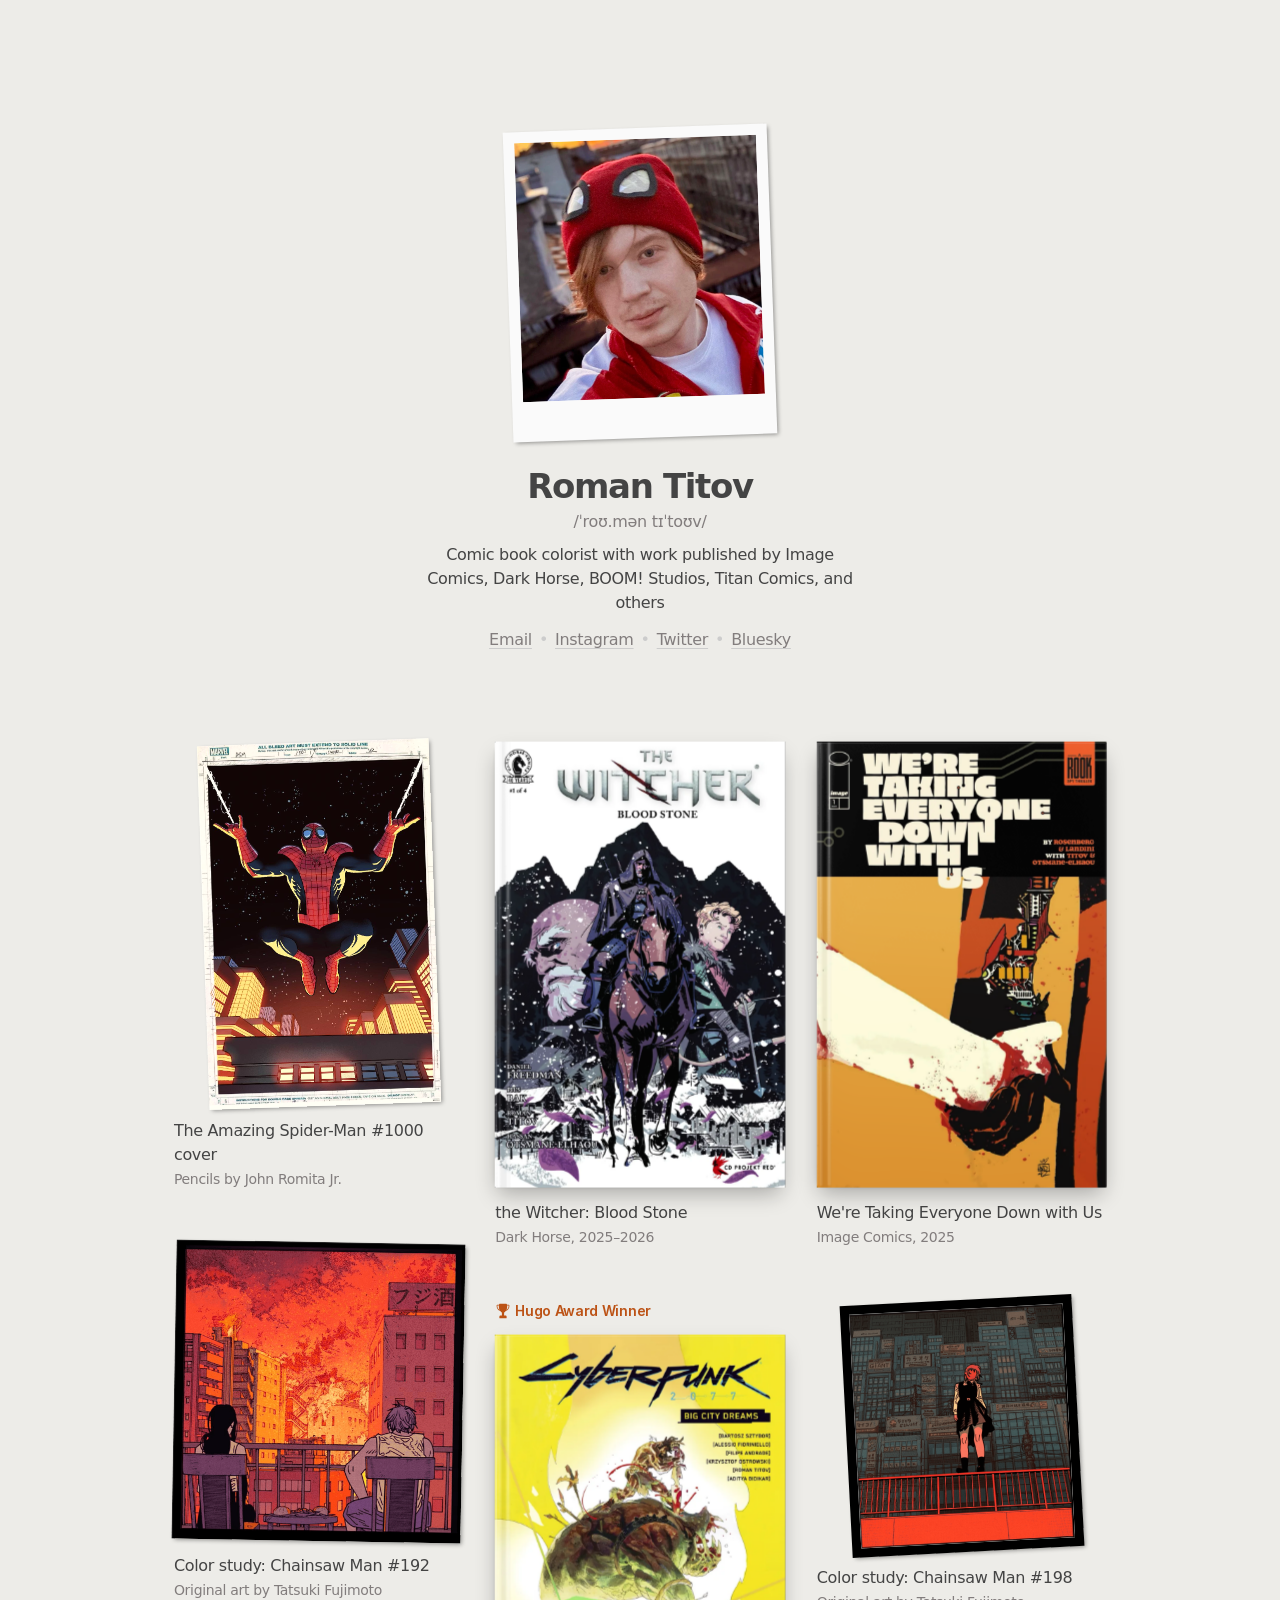
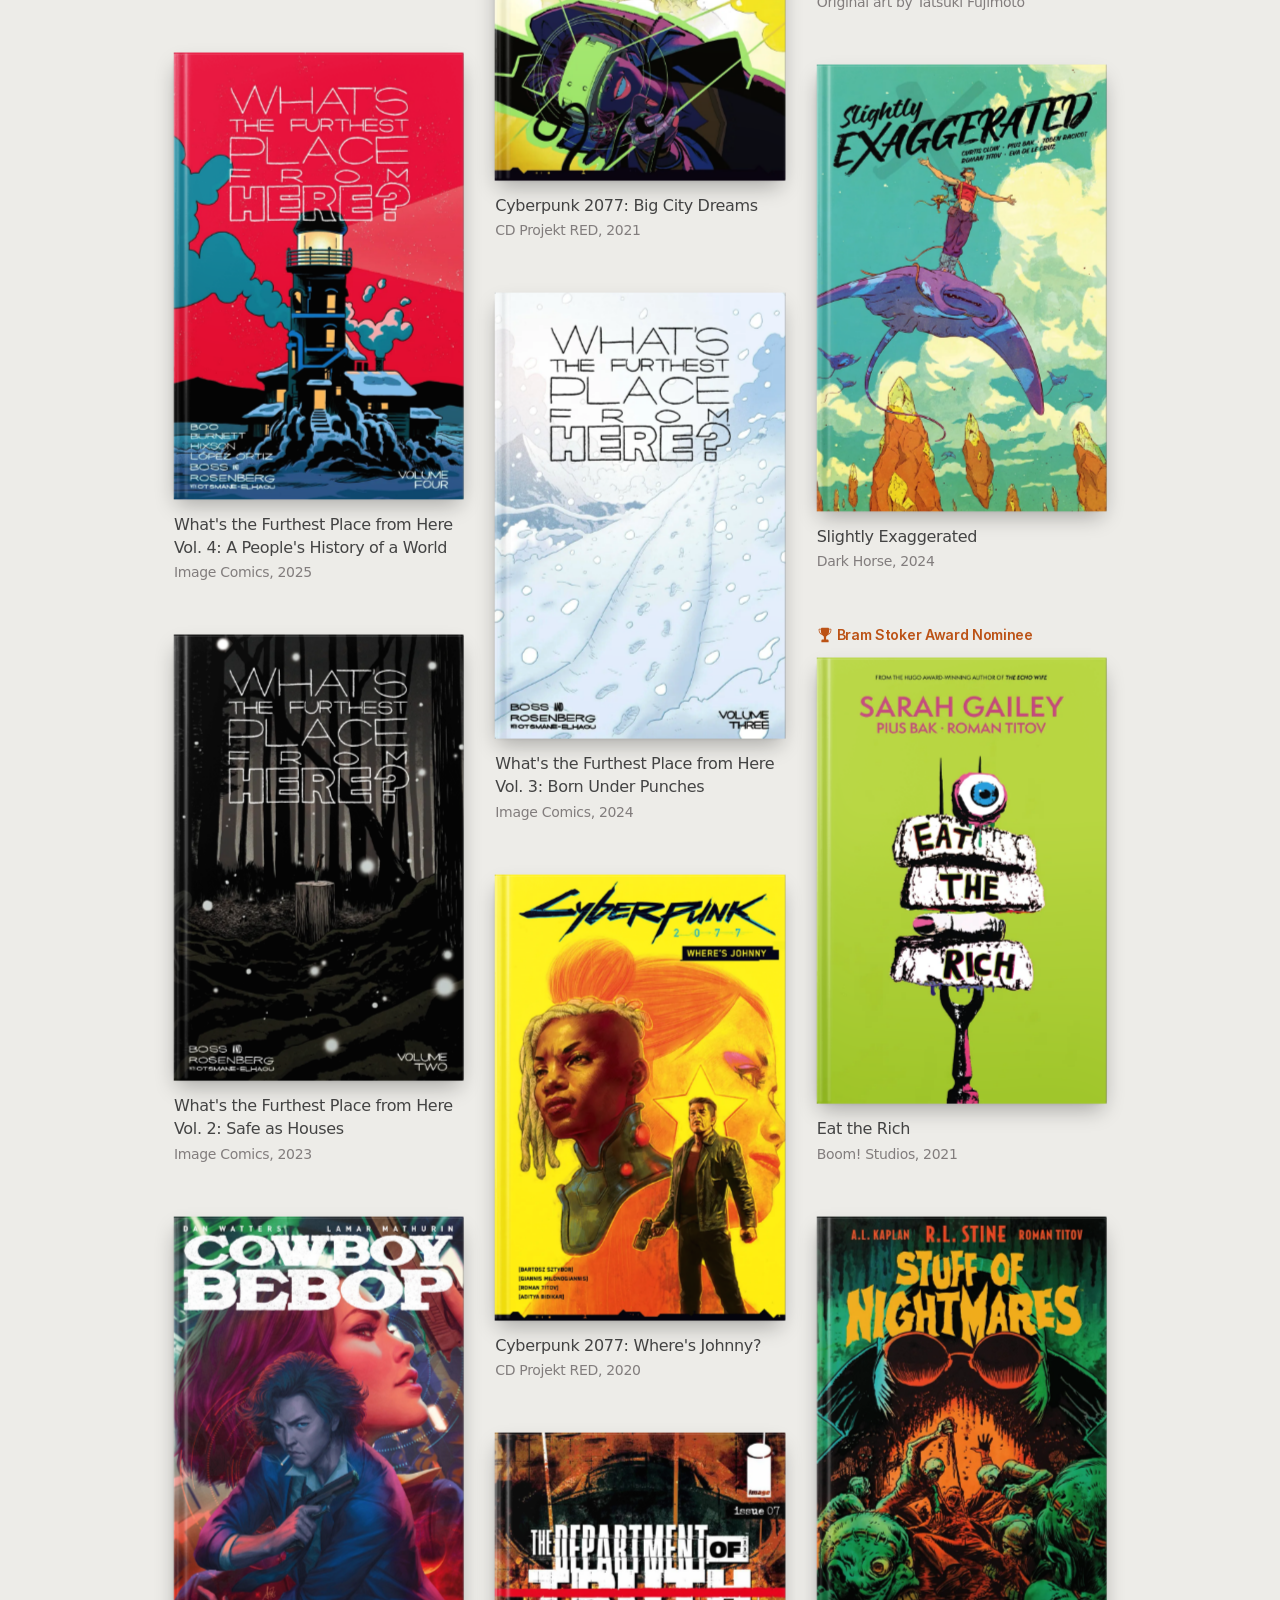
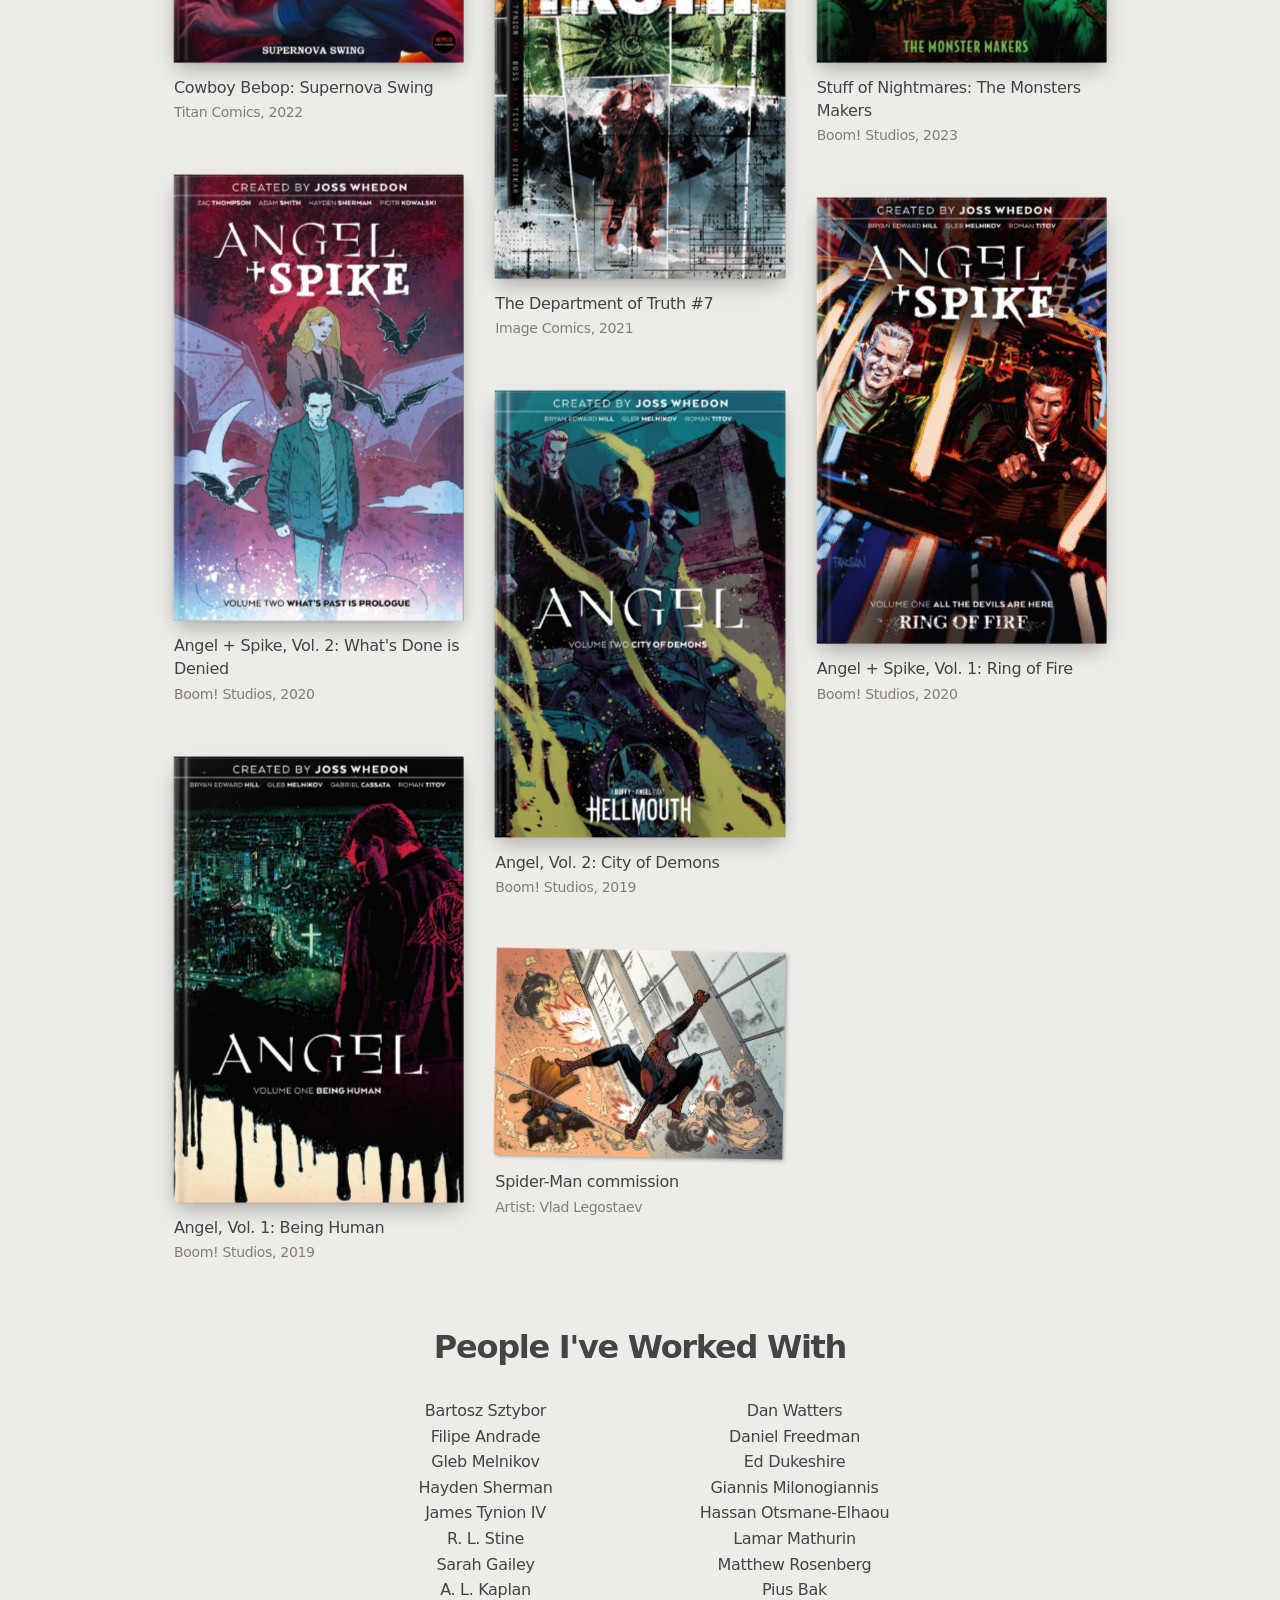
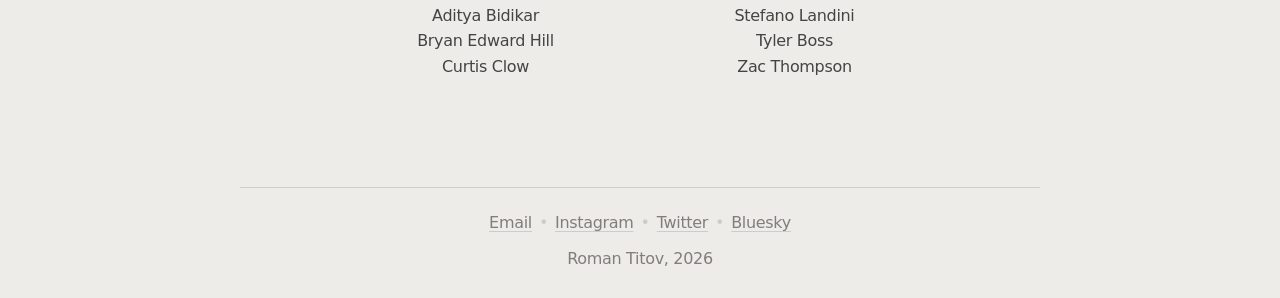
==== commit 25df4ba0: "Subtle highlights on artwork cards" ====
--- a/index.html
+++ b/index.html
@@ -1 +1 @@
-<!DOCTYPE html><html lang="en"><head><meta charSet="utf-8"/><meta name="viewport" content="width=device-width, initial-scale=1"/><link rel="preload" as="image" href="/img/comics/profile-photo.webp"/><link rel="preload" as="image" href="/img/comic-layers/spine-soft-light.png"/><link rel="preload" as="image" href="/img/comic-layers/spine-multiply.png"/><link rel="preload" as="image" href="/img/comic-layers/spine-normal.png"/><link rel="stylesheet" href="/_next/static/chunks/2an9a98b-p76y.css" data-precedence="next"/><link rel="stylesheet" href="/_next/static/chunks/1onhgltb-39q-.css" data-precedence="next"/><link rel="preload" as="script" fetchPriority="low" href="/_next/static/chunks/0jvhpaew_uadu.js"/><script src="/_next/static/chunks/41shqbag6wu_r.js" async=""></script><script src="/_next/static/chunks/12_celfi3iros.js" async=""></script><script src="/_next/static/chunks/2_4nww4pyj1_y.js" async=""></script><script src="/_next/static/chunks/turbopack-1w__w0vawnmqf.js" async=""></script><script src="/_next/static/chunks/28cmotl9hxfad.js" async=""></script><script src="/_next/static/chunks/41s5-1ze12rvf.js" async=""></script><title>Roman Titov — Comic Book Colorist</title><meta name="description" content="Comic book colorist with work published by Image Comics, Dark Horse, BOOM! Studios, Titan Comics, and others."/><link rel="canonical" href="https://comics.teetov.com/"/><meta property="og:title" content="Roman Titov — Comic Book Colorist"/><meta property="og:description" content="Comic book colorist with work published by Image Comics, Dark Horse, BOOM! Studios, Titan Comics, and others."/><meta property="og:url" content="https://comics.teetov.com/"/><meta property="og:locale" content="en_US"/><meta property="og:type" content="website"/><meta name="twitter:card" content="summary"/><meta name="twitter:title" content="Roman Titov — Comic Book Colorist"/><meta name="twitter:description" content="Comic book colorist with work published by Image Comics, Dark Horse, BOOM! Studios, Titan Comics, and others."/><link rel="icon" href="/favicon.svg" type="image/svg+xml" media="(prefers-color-scheme: light)"/><link rel="icon" href="/favicon_dark.svg" type="image/svg+xml" media="(prefers-color-scheme: dark)"/><script>(self.__next_s=self.__next_s||[]).push([0,{"children":"try { const path = location.pathname.replace(/\\/+$/, \"\"); document.documentElement.lang = [\"/ru\", \"/book-lab\", \"/holo-lab\"].includes(path) ? \"ru\" : \"en\"; const key = \"portfolio-language-navigation\"; const skip = sessionStorage.getItem(key); sessionStorage.removeItem(key); if (skip \u0026\u0026 performance.getEntriesByType(\"navigation\")[0]?.type !== \"reload\") document.documentElement.dataset.skipEntrance = \"true\"; if (new URL(location.href).searchParams.has(\"languageTransition\")) { document.documentElement.dataset.languageTransition = \"true\"; document.documentElement.dataset.languagePending = \"true\"; } } catch {}","id":"portfolio-navigation-state"}])</script><script src="/_next/static/chunks/0cz1d0mv5g_q7.js" noModule=""></script></head><body><div hidden=""><!--$--><!--/$--></div><main class="ComicsPage-module__dyDC_G__page page comicsPage" lang="en"><header class="ComicsPage-module__dyDC_G__intro"><div class="ComicsPage-module__dyDC_G__polaroid"><div class="ComicsPage-module__dyDC_G__polaroidFrame"><div class="ComicsPage-module__dyDC_G__polaroidPhoto"><img alt="Roman Titov wearing a red Spider-Man hat" decoding="async" data-nimg="fill" style="position:absolute;height:100%;width:100%;left:0;top:0;right:0;bottom:0;color:transparent" src="/img/comics/profile-photo.webp"/></div></div></div><h1>Roman Titov</h1><p class="ComicsPage-module__dyDC_G__phonetic">/ˈroʊ.mən tɪˈtoʊv/</p><p class="ComicsPage-module__dyDC_G__bio">Comic book colorist with work published by Image Comics, Dark Horse, BOOM! Studios, Titan Comics, and others</p><nav class="ComicsPage-module__dyDC_G__contacts" aria-label="Contact links"><a href="mailto:teetov@duck.com">Email</a><span aria-hidden="true">•</span><a href="https://www.instagram.com/teetov_/" target="_blank" rel="noreferrer">Instagram</a><span aria-hidden="true">•</span><a href="https://x.com/teetov_" target="_blank" rel="noreferrer">Twitter</a><span aria-hidden="true">•</span><a href="https://bsky.app/profile/teetov.bsky.social" target="_blank" rel="noreferrer">Bluesky</a></nav></header><section class="ComicsPage-module__dyDC_G__gallery" aria-label="Comic book coloring portfolio"><div class="ComicsPage-module__dyDC_G__desktopGallery"><div class="ComicsPage-module__dyDC_G__comicColumn"><figure class="ComicsPage-module__dyDC_G__comic"><div class="ComicsPage-module__dyDC_G__artwork ComicsPage-module__dyDC_G__soft-edge" style="aspect-ratio:815 / 1280;--artwork-rotation:-2deg"><img alt="The Amazing Spider-Man #1000 cover" loading="lazy" decoding="async" data-nimg="fill" style="position:absolute;height:100%;width:100%;left:0;top:0;right:0;bottom:0;color:transparent" src="/img/comics/the-amazing-spider-man-1000-cover.jpeg"/></div><figcaption>The Amazing Spider-Man #1000 cover</figcaption><p>Pencils by John Romita Jr.</p></figure><figure class="ComicsPage-module__dyDC_G__comic"><div class="ComicsPage-module__dyDC_G__artwork " style="aspect-ratio:984 / 1015;--artwork-rotation:1deg"><img alt="Color study: Chainsaw Man #192" loading="lazy" decoding="async" data-nimg="fill" style="position:absolute;height:100%;width:100%;left:0;top:0;right:0;bottom:0;color:transparent" src="/img/comics/chainsaw-man-192-color-study.jpeg"/></div><figcaption>Color study: Chainsaw Man #192</figcaption><p>Original art by Tatsuki Fujimoto</p></figure><figure class="ComicsPage-module__dyDC_G__comic"><div class="ComicBook-module__Q4sDaa__book  " style="aspect-ratio:832 / 1280"><div class="ComicBook-module__Q4sDaa__pages" aria-hidden="true"><div class="ComicBook-module__Q4sDaa__secondPage"><img alt="" loading="lazy" decoding="async" data-nimg="fill" style="position:absolute;height:100%;width:100%;left:0;top:0;right:0;bottom:0;color:transparent" src="/img/comics/What&#x27;s%20the%20Furthest%20Place%20from%20Here%20v04%20-%20A%20People&#x27;s%20History%20of%20a%20World-0121.webp"/><div class="ComicBook-module__Q4sDaa__pageTurnShadow"></div><div class="ComicBook-module__Q4sDaa__firstPageCastShadow"></div></div><div class="ComicBook-module__Q4sDaa__firstPage"><img alt="" loading="lazy" decoding="async" data-nimg="fill" style="position:absolute;height:100%;width:100%;left:0;top:0;right:0;bottom:0;color:transparent" src="/img/comics/What&#x27;s%20the%20Furthest%20Place%20from%20Here%20v04%20-%20A%20People&#x27;s%20History%20of%20a%20World-0120.webp"/><div class="ComicBook-module__Q4sDaa__coverCastShadow"></div></div></div><div class="ComicBook-module__Q4sDaa__cover"><div class="ComicBook-module__Q4sDaa__coverFace"><img alt="Cover of What&#x27;s the Furthest Place from Here Vol. 4: A People&#x27;s History of a World" loading="lazy" decoding="async" data-nimg="fill" style="position:absolute;height:100%;width:100%;left:0;top:0;right:0;bottom:0;color:transparent" src="/img/comics/What&#x27;s%20the%20Furthest%20Place%20from%20Here%20v04%20-%20A%20People&#x27;s%20History%20of%20a%20World-0000.webp"/><img class="ComicBook-module__Q4sDaa__layerSoftLight" src="/img/comic-layers/spine-soft-light.png" alt="" width="604" height="906"/><img class="ComicBook-module__Q4sDaa__layerMultiply" src="/img/comic-layers/spine-multiply.png" alt="" width="604" height="906"/><img class="ComicBook-module__Q4sDaa__layerNormal" src="/img/comic-layers/spine-normal.png" alt="" width="604" height="906"/></div><div class="ComicBook-module__Q4sDaa__coverOpenGradient"></div></div><button class="ComicBook-module__Q4sDaa__hitArea" type="button" aria-label="Open cover: What&#x27;s the Furthest Place from Here Vol. 4: A People&#x27;s History of a World" aria-pressed="false"></button></div><figcaption>What&#x27;s the Furthest Place from Here Vol. 4: A People&#x27;s History of a World</figcaption><p>Image Comics, 2025</p></figure><figure class="ComicsPage-module__dyDC_G__comic"><div class="ComicBook-module__Q4sDaa__book  " style="aspect-ratio:832 / 1280"><div class="ComicBook-module__Q4sDaa__pages" aria-hidden="true"><div class="ComicBook-module__Q4sDaa__secondPage"><img alt="" loading="lazy" decoding="async" data-nimg="fill" style="position:absolute;height:100%;width:100%;left:0;top:0;right:0;bottom:0;color:transparent" src="/img/comics/What&#x27;s%20the%20Furthest%20Place%20from%20Here%20v02%20-%20Safe%20as%20Houses%20-%200050.webp"/><div class="ComicBook-module__Q4sDaa__pageTurnShadow"></div><div class="ComicBook-module__Q4sDaa__firstPageCastShadow"></div></div><div class="ComicBook-module__Q4sDaa__firstPage"><img alt="" loading="lazy" decoding="async" data-nimg="fill" style="position:absolute;height:100%;width:100%;left:0;top:0;right:0;bottom:0;color:transparent" src="/img/comics/What&#x27;s%20the%20Furthest%20Place%20from%20Here%20v02%20-%20Safe%20as%20Houses%20-%200048.webp"/><div class="ComicBook-module__Q4sDaa__coverCastShadow"></div></div></div><div class="ComicBook-module__Q4sDaa__cover"><div class="ComicBook-module__Q4sDaa__coverFace"><img alt="Cover of What&#x27;s the Furthest Place from Here Vol. 2: Safe as Houses" loading="lazy" decoding="async" data-nimg="fill" style="position:absolute;height:100%;width:100%;left:0;top:0;right:0;bottom:0;color:transparent" src="/img/comics/What&#x27;s%20the%20Furthest%20Place%20from%20Here%20v02%20-%20Safe%20as%20Houses%20-%200000.webp"/><img class="ComicBook-module__Q4sDaa__layerSoftLight" src="/img/comic-layers/spine-soft-light.png" alt="" width="604" height="906"/><img class="ComicBook-module__Q4sDaa__layerMultiply" src="/img/comic-layers/spine-multiply.png" alt="" width="604" height="906"/><img class="ComicBook-module__Q4sDaa__layerNormal" src="/img/comic-layers/spine-normal.png" alt="" width="604" height="906"/></div><div class="ComicBook-module__Q4sDaa__coverOpenGradient"></div></div><button class="ComicBook-module__Q4sDaa__hitArea" type="button" aria-label="Open cover: What&#x27;s the Furthest Place from Here Vol. 2: Safe as Houses" aria-pressed="false"></button></div><figcaption>What&#x27;s the Furthest Place from Here Vol. 2: Safe as Houses</figcaption><p>Image Comics, 2023</p></figure><figure class="ComicsPage-module__dyDC_G__comic"><div class="ComicBook-module__Q4sDaa__book  " style="aspect-ratio:832 / 1280"><div class="ComicBook-module__Q4sDaa__pages" aria-hidden="true"><div class="ComicBook-module__Q4sDaa__secondPage"><img alt="" loading="lazy" decoding="async" data-nimg="fill" style="position:absolute;height:100%;width:100%;left:0;top:0;right:0;bottom:0;color:transparent" src="/img/comics/Cowboy%20Bebop%202.webp"/><div class="ComicBook-module__Q4sDaa__pageTurnShadow"></div><div class="ComicBook-module__Q4sDaa__firstPageCastShadow"></div></div><div class="ComicBook-module__Q4sDaa__firstPage"><img alt="" loading="lazy" decoding="async" data-nimg="fill" style="position:absolute;height:100%;width:100%;left:0;top:0;right:0;bottom:0;color:transparent" src="/img/comics/Cowboy%20Bebop%201.webp"/><div class="ComicBook-module__Q4sDaa__coverCastShadow"></div></div></div><div class="ComicBook-module__Q4sDaa__cover"><div class="ComicBook-module__Q4sDaa__coverFace"><img alt="Cover of Cowboy Bebop: Supernova Swing" loading="lazy" decoding="async" data-nimg="fill" style="position:absolute;height:100%;width:100%;left:0;top:0;right:0;bottom:0;color:transparent" src="/img/compressed/9571792-cowboybebop-supernovaswing-0000.jpg"/><img class="ComicBook-module__Q4sDaa__layerSoftLight" src="/img/comic-layers/spine-soft-light.png" alt="" width="604" height="906"/><img class="ComicBook-module__Q4sDaa__layerMultiply" src="/img/comic-layers/spine-multiply.png" alt="" width="604" height="906"/><img class="ComicBook-module__Q4sDaa__layerNormal" src="/img/comic-layers/spine-normal.png" alt="" width="604" height="906"/></div><div class="ComicBook-module__Q4sDaa__coverOpenGradient"></div></div><button class="ComicBook-module__Q4sDaa__hitArea" type="button" aria-label="Open cover: Cowboy Bebop: Supernova Swing" aria-pressed="false"></button></div><figcaption>Cowboy Bebop: Supernova Swing</figcaption><p>Titan Comics, 2022</p></figure><figure class="ComicsPage-module__dyDC_G__comic"><div class="ComicBook-module__Q4sDaa__book  " style="aspect-ratio:832 / 1280"><div class="ComicBook-module__Q4sDaa__pages" aria-hidden="true"><div class="ComicBook-module__Q4sDaa__secondPage"><img alt="" loading="lazy" decoding="async" data-nimg="fill" style="position:absolute;height:100%;width:100%;left:0;top:0;right:0;bottom:0;color:transparent" src="/img/comics/Angel%20%26%20Spike%20v02-060.webp"/><div class="ComicBook-module__Q4sDaa__pageTurnShadow"></div><div class="ComicBook-module__Q4sDaa__firstPageCastShadow"></div></div><div class="ComicBook-module__Q4sDaa__firstPage"><img alt="" loading="lazy" decoding="async" data-nimg="fill" style="position:absolute;height:100%;width:100%;left:0;top:0;right:0;bottom:0;color:transparent" src="/img/comics/Angel%20%26%20Spike%20v02-059.webp"/><div class="ComicBook-module__Q4sDaa__coverCastShadow"></div></div></div><div class="ComicBook-module__Q4sDaa__cover"><div class="ComicBook-module__Q4sDaa__coverFace"><img alt="Cover of Angel + Spike, Vol. 2: What&#x27;s Done is Denied" loading="lazy" decoding="async" data-nimg="fill" style="position:absolute;height:100%;width:100%;left:0;top:0;right:0;bottom:0;color:transparent" src="/img/comics/Angel%20%26%20Spike%20v02-000.webp"/><img class="ComicBook-module__Q4sDaa__layerSoftLight" src="/img/comic-layers/spine-soft-light.png" alt="" width="604" height="906"/><img class="ComicBook-module__Q4sDaa__layerMultiply" src="/img/comic-layers/spine-multiply.png" alt="" width="604" height="906"/><img class="ComicBook-module__Q4sDaa__layerNormal" src="/img/comic-layers/spine-normal.png" alt="" width="604" height="906"/></div><div class="ComicBook-module__Q4sDaa__coverOpenGradient"></div></div><button class="ComicBook-module__Q4sDaa__hitArea" type="button" aria-label="Open cover: Angel + Spike, Vol. 2: What&#x27;s Done is Denied" aria-pressed="false"></button></div><figcaption>Angel + Spike, Vol. 2: What&#x27;s Done is Denied</figcaption><p>Boom! Studios, 2020</p></figure><figure class="ComicsPage-module__dyDC_G__comic"><div class="ComicBook-module__Q4sDaa__book  " style="aspect-ratio:832 / 1280"><div class="ComicBook-module__Q4sDaa__pages" aria-hidden="true"><div class="ComicBook-module__Q4sDaa__secondPage"><img alt="" loading="lazy" decoding="async" data-nimg="fill" style="position:absolute;height:100%;width:100%;left:0;top:0;right:0;bottom:0;color:transparent" src="/img/comics/Angel%20v01-099.webp"/><div class="ComicBook-module__Q4sDaa__pageTurnShadow"></div><div class="ComicBook-module__Q4sDaa__firstPageCastShadow"></div></div><div class="ComicBook-module__Q4sDaa__firstPage"><img alt="" loading="lazy" decoding="async" data-nimg="fill" style="position:absolute;height:100%;width:100%;left:0;top:0;right:0;bottom:0;color:transparent" src="/img/comics/Angel%20v01-068.webp"/><div class="ComicBook-module__Q4sDaa__coverCastShadow"></div></div></div><div class="ComicBook-module__Q4sDaa__cover"><div class="ComicBook-module__Q4sDaa__coverFace"><img alt="Cover of Angel, Vol. 1: Being Human" loading="lazy" decoding="async" data-nimg="fill" style="position:absolute;height:100%;width:100%;left:0;top:0;right:0;bottom:0;color:transparent" src="/img/comics/Angel%20v01-000.webp"/><img class="ComicBook-module__Q4sDaa__layerSoftLight" src="/img/comic-layers/spine-soft-light.png" alt="" width="604" height="906"/><img class="ComicBook-module__Q4sDaa__layerMultiply" src="/img/comic-layers/spine-multiply.png" alt="" width="604" height="906"/><img class="ComicBook-module__Q4sDaa__layerNormal" src="/img/comic-layers/spine-normal.png" alt="" width="604" height="906"/></div><div class="ComicBook-module__Q4sDaa__coverOpenGradient"></div></div><button class="ComicBook-module__Q4sDaa__hitArea" type="button" aria-label="Open cover: Angel, Vol. 1: Being Human" aria-pressed="false"></button></div><figcaption>Angel, Vol. 1: Being Human</figcaption><p>Boom! Studios, 2019</p></figure></div><div class="ComicsPage-module__dyDC_G__comicColumn"><figure class="ComicsPage-module__dyDC_G__comic"><div class="ComicBook-module__Q4sDaa__book  " style="aspect-ratio:832 / 1280"><div class="ComicBook-module__Q4sDaa__pages" aria-hidden="true"><div class="ComicBook-module__Q4sDaa__secondPage"><img alt="" loading="lazy" decoding="async" data-nimg="fill" style="position:absolute;height:100%;width:100%;left:0;top:0;right:0;bottom:0;color:transparent" src="/img/comics/The%20Witcher%20-%20Blood%20Stone%2002-0004.webp"/><div class="ComicBook-module__Q4sDaa__pageTurnShadow"></div><div class="ComicBook-module__Q4sDaa__firstPageCastShadow"></div></div><div class="ComicBook-module__Q4sDaa__firstPage"><img alt="" loading="lazy" decoding="async" data-nimg="fill" style="position:absolute;height:100%;width:100%;left:0;top:0;right:0;bottom:0;color:transparent" src="/img/comics/The%20Witcher%20-%20Blood%20Stone%2001-0005.webp"/><div class="ComicBook-module__Q4sDaa__coverCastShadow"></div></div></div><div class="ComicBook-module__Q4sDaa__cover"><div class="ComicBook-module__Q4sDaa__coverFace"><img alt="Cover of the Witcher: Blood Stone" loading="lazy" decoding="async" data-nimg="fill" style="position:absolute;height:100%;width:100%;left:0;top:0;right:0;bottom:0;color:transparent" src="/img/comics/The%20Witcher%20-%20Blood%20Stone%2001-0000.webp"/><img class="ComicBook-module__Q4sDaa__layerSoftLight" src="/img/comic-layers/spine-soft-light.png" alt="" width="604" height="906"/><img class="ComicBook-module__Q4sDaa__layerMultiply" src="/img/comic-layers/spine-multiply.png" alt="" width="604" height="906"/><img class="ComicBook-module__Q4sDaa__layerNormal" src="/img/comic-layers/spine-normal.png" alt="" width="604" height="906"/></div><div class="ComicBook-module__Q4sDaa__coverOpenGradient"></div></div><button class="ComicBook-module__Q4sDaa__hitArea" type="button" aria-label="Open cover: the Witcher: Blood Stone" aria-pressed="false"></button></div><figcaption>the Witcher: Blood Stone</figcaption><p>Dark Horse, 2025–2026</p></figure><figure class="ComicsPage-module__dyDC_G__comic"><span class="award"><span class="awardLabel">Hugo Award Winner</span></span><div class="ComicBook-module__Q4sDaa__book  " style="aspect-ratio:832 / 1280"><div class="ComicBook-module__Q4sDaa__pages" aria-hidden="true"><div class="ComicBook-module__Q4sDaa__secondPage"><img alt="" loading="lazy" decoding="async" data-nimg="fill" style="position:absolute;height:100%;width:100%;left:0;top:0;right:0;bottom:0;color:transparent" src="/img/comics/Cyberpunk%202077%20-%20Big%20City%20Dreams-022.webp"/><div class="ComicBook-module__Q4sDaa__pageTurnShadow"></div><div class="ComicBook-module__Q4sDaa__firstPageCastShadow"></div></div><div class="ComicBook-module__Q4sDaa__firstPage"><img alt="" loading="lazy" decoding="async" data-nimg="fill" style="position:absolute;height:100%;width:100%;left:0;top:0;right:0;bottom:0;color:transparent" src="/img/comics/Cyberpunk%202077%20-%20Big%20City%20Dreams-021.webp"/><div class="ComicBook-module__Q4sDaa__coverCastShadow"></div></div></div><div class="ComicBook-module__Q4sDaa__cover"><div class="ComicBook-module__Q4sDaa__coverFace"><img alt="Cover of Cyberpunk 2077: Big City Dreams" loading="lazy" decoding="async" data-nimg="fill" style="position:absolute;height:100%;width:100%;left:0;top:0;right:0;bottom:0;color:transparent" src="/img/comics/Cyberpunk%202077%20-%20Big%20City%20Dreams-000.webp"/><img class="ComicBook-module__Q4sDaa__layerSoftLight" src="/img/comic-layers/spine-soft-light.png" alt="" width="604" height="906"/><img class="ComicBook-module__Q4sDaa__layerMultiply" src="/img/comic-layers/spine-multiply.png" alt="" width="604" height="906"/><img class="ComicBook-module__Q4sDaa__layerNormal" src="/img/comic-layers/spine-normal.png" alt="" width="604" height="906"/></div><div class="ComicBook-module__Q4sDaa__coverOpenGradient"></div></div><button class="ComicBook-module__Q4sDaa__hitArea" type="button" aria-label="Open cover: Cyberpunk 2077: Big City Dreams" aria-pressed="false"></button></div><figcaption>Cyberpunk 2077: Big City Dreams</figcaption><p>CD Projekt RED, 2021</p></figure><figure class="ComicsPage-module__dyDC_G__comic"><div class="ComicBook-module__Q4sDaa__book  " style="aspect-ratio:832 / 1280"><div class="ComicBook-module__Q4sDaa__pages" aria-hidden="true"><div class="ComicBook-module__Q4sDaa__secondPage"><img alt="" loading="lazy" decoding="async" data-nimg="fill" style="position:absolute;height:100%;width:100%;left:0;top:0;right:0;bottom:0;color:transparent" src="/img/comics/What&#x27;s%20the%20Furthest%20Place%20from%20Here%20v03%20-%20Born%20Under%20Punches-0146.webp"/><div class="ComicBook-module__Q4sDaa__pageTurnShadow"></div><div class="ComicBook-module__Q4sDaa__firstPageCastShadow"></div></div><div class="ComicBook-module__Q4sDaa__firstPage"><img alt="" loading="lazy" decoding="async" data-nimg="fill" style="position:absolute;height:100%;width:100%;left:0;top:0;right:0;bottom:0;color:transparent" src="/img/comics/What&#x27;s%20the%20Furthest%20Place%20from%20Here%20v03%20-%20Born%20Under%20Punches-0015.webp"/><div class="ComicBook-module__Q4sDaa__coverCastShadow"></div></div></div><div class="ComicBook-module__Q4sDaa__cover"><div class="ComicBook-module__Q4sDaa__coverFace"><img alt="Cover of What&#x27;s the Furthest Place from Here Vol. 3: Born Under Punches" loading="lazy" decoding="async" data-nimg="fill" style="position:absolute;height:100%;width:100%;left:0;top:0;right:0;bottom:0;color:transparent" src="/img/comics/What&#x27;s%20the%20Furthest%20Place%20from%20Here%20v03%20-%20Born%20Under%20Punches-0000.webp"/><img class="ComicBook-module__Q4sDaa__layerSoftLight" src="/img/comic-layers/spine-soft-light.png" alt="" width="604" height="906"/><img class="ComicBook-module__Q4sDaa__layerMultiply" src="/img/comic-layers/spine-multiply.png" alt="" width="604" height="906"/><img class="ComicBook-module__Q4sDaa__layerNormal" src="/img/comic-layers/spine-normal.png" alt="" width="604" height="906"/></div><div class="ComicBook-module__Q4sDaa__coverOpenGradient"></div></div><button class="ComicBook-module__Q4sDaa__hitArea" type="button" aria-label="Open cover: What&#x27;s the Furthest Place from Here Vol. 3: Born Under Punches" aria-pressed="false"></button></div><figcaption>What&#x27;s the Furthest Place from Here Vol. 3: Born Under Punches</figcaption><p>Image Comics, 2024</p></figure><figure class="ComicsPage-module__dyDC_G__comic"><div class="ComicBook-module__Q4sDaa__book  " style="aspect-ratio:832 / 1280"><div class="ComicBook-module__Q4sDaa__pages" aria-hidden="true"><div class="ComicBook-module__Q4sDaa__secondPage"><img alt="" loading="lazy" decoding="async" data-nimg="fill" style="position:absolute;height:100%;width:100%;left:0;top:0;right:0;bottom:0;color:transparent" src="/img/comics/Cyberpunk%202077%20-%20Where&#x27;s%20Johnny-0035.webp"/><div class="ComicBook-module__Q4sDaa__pageTurnShadow"></div><div class="ComicBook-module__Q4sDaa__firstPageCastShadow"></div></div><div class="ComicBook-module__Q4sDaa__firstPage"><img alt="" loading="lazy" decoding="async" data-nimg="fill" style="position:absolute;height:100%;width:100%;left:0;top:0;right:0;bottom:0;color:transparent" src="/img/comics/Cyberpunk%202077%20-%20Where&#x27;s%20Johnny-0025.webp"/><div class="ComicBook-module__Q4sDaa__coverCastShadow"></div></div></div><div class="ComicBook-module__Q4sDaa__cover"><div class="ComicBook-module__Q4sDaa__coverFace"><img alt="Cover of Cyberpunk 2077: Where&#x27;s Johnny?" loading="lazy" decoding="async" data-nimg="fill" style="position:absolute;height:100%;width:100%;left:0;top:0;right:0;bottom:0;color:transparent" src="/img/comics/Cyberpunk%202077%20-%20Where&#x27;s%20Johnny-0000.webp"/><img class="ComicBook-module__Q4sDaa__layerSoftLight" src="/img/comic-layers/spine-soft-light.png" alt="" width="604" height="906"/><img class="ComicBook-module__Q4sDaa__layerMultiply" src="/img/comic-layers/spine-multiply.png" alt="" width="604" height="906"/><img class="ComicBook-module__Q4sDaa__layerNormal" src="/img/comic-layers/spine-normal.png" alt="" width="604" height="906"/></div><div class="ComicBook-module__Q4sDaa__coverOpenGradient"></div></div><button class="ComicBook-module__Q4sDaa__hitArea" type="button" aria-label="Open cover: Cyberpunk 2077: Where&#x27;s Johnny?" aria-pressed="false"></button></div><figcaption>Cyberpunk 2077: Where&#x27;s Johnny?</figcaption><p>CD Projekt RED, 2020</p></figure><figure class="ComicsPage-module__dyDC_G__comic"><div class="ComicBook-module__Q4sDaa__book  " style="aspect-ratio:832 / 1280"><div class="ComicBook-module__Q4sDaa__pages" aria-hidden="true"><div class="ComicBook-module__Q4sDaa__secondPage"><img alt="" loading="lazy" decoding="async" data-nimg="fill" style="position:absolute;height:100%;width:100%;left:0;top:0;right:0;bottom:0;color:transparent" src="/img/comics/The%20Department%20of%20Truth%20007-007.webp"/><div class="ComicBook-module__Q4sDaa__pageTurnShadow"></div><div class="ComicBook-module__Q4sDaa__firstPageCastShadow"></div></div><div class="ComicBook-module__Q4sDaa__firstPage"><img alt="" loading="lazy" decoding="async" data-nimg="fill" style="position:absolute;height:100%;width:100%;left:0;top:0;right:0;bottom:0;color:transparent" src="/img/comics/The%20Department%20of%20Truth%20007-006.webp"/><div class="ComicBook-module__Q4sDaa__coverCastShadow"></div></div></div><div class="ComicBook-module__Q4sDaa__cover"><div class="ComicBook-module__Q4sDaa__coverFace"><img alt="Cover of The Department of Truth #7" loading="lazy" decoding="async" data-nimg="fill" style="position:absolute;height:100%;width:100%;left:0;top:0;right:0;bottom:0;color:transparent" src="/img/comics/The%20Department%20of%20Truth%20007-000.webp"/><img class="ComicBook-module__Q4sDaa__layerSoftLight" src="/img/comic-layers/spine-soft-light.png" alt="" width="604" height="906"/><img class="ComicBook-module__Q4sDaa__layerMultiply" src="/img/comic-layers/spine-multiply.png" alt="" width="604" height="906"/><img class="ComicBook-module__Q4sDaa__layerNormal" src="/img/comic-layers/spine-normal.png" alt="" width="604" height="906"/></div><div class="ComicBook-module__Q4sDaa__coverOpenGradient"></div></div><button class="ComicBook-module__Q4sDaa__hitArea" type="button" aria-label="Open cover: The Department of Truth #7" aria-pressed="false"></button></div><figcaption>The Department of Truth #7</figcaption><p>Image Comics, 2021</p></figure><figure class="ComicsPage-module__dyDC_G__comic"><div class="ComicBook-module__Q4sDaa__book  " style="aspect-ratio:832 / 1280"><div class="ComicBook-module__Q4sDaa__pages" aria-hidden="true"><div class="ComicBook-module__Q4sDaa__secondPage"><img alt="" loading="lazy" decoding="async" data-nimg="fill" style="position:absolute;height:100%;width:100%;left:0;top:0;right:0;bottom:0;color:transparent" src="/img/comics/Angel%20v02-030.webp"/><div class="ComicBook-module__Q4sDaa__pageTurnShadow"></div><div class="ComicBook-module__Q4sDaa__firstPageCastShadow"></div></div><div class="ComicBook-module__Q4sDaa__firstPage"><img alt="" loading="lazy" decoding="async" data-nimg="fill" style="position:absolute;height:100%;width:100%;left:0;top:0;right:0;bottom:0;color:transparent" src="/img/comics/Angel%20v02-028.webp"/><div class="ComicBook-module__Q4sDaa__coverCastShadow"></div></div></div><div class="ComicBook-module__Q4sDaa__cover"><div class="ComicBook-module__Q4sDaa__coverFace"><img alt="Cover of Angel, Vol. 2: City of Demons" loading="lazy" decoding="async" data-nimg="fill" style="position:absolute;height:100%;width:100%;left:0;top:0;right:0;bottom:0;color:transparent" src="/img/comics/Angel%20v02-000.webp"/><img class="ComicBook-module__Q4sDaa__layerSoftLight" src="/img/comic-layers/spine-soft-light.png" alt="" width="604" height="906"/><img class="ComicBook-module__Q4sDaa__layerMultiply" src="/img/comic-layers/spine-multiply.png" alt="" width="604" height="906"/><img class="ComicBook-module__Q4sDaa__layerNormal" src="/img/comic-layers/spine-normal.png" alt="" width="604" height="906"/></div><div class="ComicBook-module__Q4sDaa__coverOpenGradient"></div></div><button class="ComicBook-module__Q4sDaa__hitArea" type="button" aria-label="Open cover: Angel, Vol. 2: City of Demons" aria-pressed="false"></button></div><figcaption>Angel, Vol. 2: City of Demons</figcaption><p>Boom! Studios, 2019</p></figure><figure class="ComicsPage-module__dyDC_G__comic"><div class="ComicsPage-module__dyDC_G__artwork ComicsPage-module__dyDC_G__light-edge" style="aspect-ratio:1000 / 714;--artwork-rotation:1deg"><img alt="Spider-Man commission" loading="lazy" decoding="async" data-nimg="fill" style="position:absolute;height:100%;width:100%;left:0;top:0;right:0;bottom:0;color:transparent" src="/img/comics/Spider-Man_IK-commission-COLOR-300dpi%201.webp"/></div><figcaption>Spider-Man commission</figcaption><p>Artist: Vlad Legostaev</p></figure></div><div class="ComicsPage-module__dyDC_G__comicColumn"><figure class="ComicsPage-module__dyDC_G__comic"><div class="ComicBook-module__Q4sDaa__book  " style="aspect-ratio:832 / 1280"><div class="ComicBook-module__Q4sDaa__pages" aria-hidden="true"><div class="ComicBook-module__Q4sDaa__secondPage"><img alt="" loading="lazy" decoding="async" data-nimg="fill" style="position:absolute;height:100%;width:100%;left:0;top:0;right:0;bottom:0;color:transparent" src="/img/comics/We&#x27;re%20Taking%20Everyone%20Down%20With%20Us%20001-0003.webp"/><div class="ComicBook-module__Q4sDaa__pageTurnShadow"></div><div class="ComicBook-module__Q4sDaa__firstPageCastShadow"></div></div><div class="ComicBook-module__Q4sDaa__firstPage"><img alt="" loading="lazy" decoding="async" data-nimg="fill" style="position:absolute;height:100%;width:100%;left:0;top:0;right:0;bottom:0;color:transparent" src="/img/comics/We&#x27;re%20Taking%20Everyone%20Down%20With%20Us%20001-0002.webp"/><div class="ComicBook-module__Q4sDaa__coverCastShadow"></div></div></div><div class="ComicBook-module__Q4sDaa__cover"><div class="ComicBook-module__Q4sDaa__coverFace"><img alt="Cover of We&#x27;re Taking Everyone Down with Us" loading="lazy" decoding="async" data-nimg="fill" style="position:absolute;height:100%;width:100%;left:0;top:0;right:0;bottom:0;color:transparent" src="/img/comics/We&#x27;re%20Taking%20Everyone%20Down%20With%20Us%20001-0000.webp"/><img class="ComicBook-module__Q4sDaa__layerSoftLight" src="/img/comic-layers/spine-soft-light.png" alt="" width="604" height="906"/><img class="ComicBook-module__Q4sDaa__layerMultiply" src="/img/comic-layers/spine-multiply.png" alt="" width="604" height="906"/><img class="ComicBook-module__Q4sDaa__layerNormal" src="/img/comic-layers/spine-normal.png" alt="" width="604" height="906"/></div><div class="ComicBook-module__Q4sDaa__coverOpenGradient"></div></div><button class="ComicBook-module__Q4sDaa__hitArea" type="button" aria-label="Open cover: We&#x27;re Taking Everyone Down with Us" aria-pressed="false"></button></div><figcaption>We&#x27;re Taking Everyone Down with Us</figcaption><p>Image Comics, 2025</p></figure><figure class="ComicsPage-module__dyDC_G__comic"><div class="ComicsPage-module__dyDC_G__artwork ComicsPage-module__dyDC_G__black-frame" style="aspect-ratio:1161 / 1264;--artwork-rotation:-3deg"><img alt="Color study: Chainsaw Man #198" loading="lazy" decoding="async" data-nimg="fill" style="position:absolute;height:100%;width:100%;left:0;top:0;right:0;bottom:0;color:transparent" src="/img/comics/chainsaw-man-198-color-study.jpeg"/></div><figcaption>Color study: Chainsaw Man #198</figcaption><p>Original art by Tatsuki Fujimoto</p></figure><figure class="ComicsPage-module__dyDC_G__comic"><div class="ComicBook-module__Q4sDaa__book  " style="aspect-ratio:832 / 1280"><div class="ComicBook-module__Q4sDaa__pages" aria-hidden="true"><div class="ComicBook-module__Q4sDaa__secondPage"><img alt="" loading="lazy" decoding="async" data-nimg="fill" style="position:absolute;height:100%;width:100%;left:0;top:0;right:0;bottom:0;color:transparent" src="/img/comics/Slightly%20Exaggerated-0040.webp"/><div class="ComicBook-module__Q4sDaa__pageTurnShadow"></div><div class="ComicBook-module__Q4sDaa__firstPageCastShadow"></div></div><div class="ComicBook-module__Q4sDaa__firstPage"><img alt="" loading="lazy" decoding="async" data-nimg="fill" style="position:absolute;height:100%;width:100%;left:0;top:0;right:0;bottom:0;color:transparent" src="/img/comics/Slightly%20Exaggerated-0038.webp"/><div class="ComicBook-module__Q4sDaa__coverCastShadow"></div></div></div><div class="ComicBook-module__Q4sDaa__cover"><div class="ComicBook-module__Q4sDaa__coverFace"><img alt="Cover of Slightly Exaggerated" loading="lazy" decoding="async" data-nimg="fill" style="position:absolute;height:100%;width:100%;left:0;top:0;right:0;bottom:0;color:transparent" src="/img/comics/Slightly%20Exaggerated-0000.webp"/><img class="ComicBook-module__Q4sDaa__layerSoftLight" src="/img/comic-layers/spine-soft-light.png" alt="" width="604" height="906"/><img class="ComicBook-module__Q4sDaa__layerMultiply" src="/img/comic-layers/spine-multiply.png" alt="" width="604" height="906"/><img class="ComicBook-module__Q4sDaa__layerNormal" src="/img/comic-layers/spine-normal.png" alt="" width="604" height="906"/></div><div class="ComicBook-module__Q4sDaa__coverOpenGradient"></div></div><button class="ComicBook-module__Q4sDaa__hitArea" type="button" aria-label="Open cover: Slightly Exaggerated" aria-pressed="false"></button></div><figcaption>Slightly Exaggerated</figcaption><p>Dark Horse, 2024</p></figure><figure class="ComicsPage-module__dyDC_G__comic"><span class="award"><span class="awardLabel">Bram Stoker Award Nominee</span></span><div class="ComicBook-module__Q4sDaa__book  " style="aspect-ratio:832 / 1280"><div class="ComicBook-module__Q4sDaa__pages" aria-hidden="true"><div class="ComicBook-module__Q4sDaa__secondPage"><img alt="" loading="lazy" decoding="async" data-nimg="fill" style="position:absolute;height:100%;width:100%;left:0;top:0;right:0;bottom:0;color:transparent" src="/img/comics/Eat%20the%20Rich%20%20017.webp"/><div class="ComicBook-module__Q4sDaa__pageTurnShadow"></div><div class="ComicBook-module__Q4sDaa__firstPageCastShadow"></div></div><div class="ComicBook-module__Q4sDaa__firstPage"><img alt="" loading="lazy" decoding="async" data-nimg="fill" style="position:absolute;height:100%;width:100%;left:0;top:0;right:0;bottom:0;color:transparent" src="/img/comics/Eat%20the%20Rich%20%20005.webp"/><div class="ComicBook-module__Q4sDaa__coverCastShadow"></div></div></div><div class="ComicBook-module__Q4sDaa__cover"><div class="ComicBook-module__Q4sDaa__coverFace"><img alt="Cover of Eat the Rich" loading="lazy" decoding="async" data-nimg="fill" style="position:absolute;height:100%;width:100%;left:0;top:0;right:0;bottom:0;color:transparent" src="/img/comics/Eat%20the%20Rich%20%20000.webp"/><img class="ComicBook-module__Q4sDaa__layerSoftLight" src="/img/comic-layers/spine-soft-light.png" alt="" width="604" height="906"/><img class="ComicBook-module__Q4sDaa__layerMultiply" src="/img/comic-layers/spine-multiply.png" alt="" width="604" height="906"/><img class="ComicBook-module__Q4sDaa__layerNormal" src="/img/comic-layers/spine-normal.png" alt="" width="604" height="906"/></div><div class="ComicBook-module__Q4sDaa__coverOpenGradient"></div></div><button class="ComicBook-module__Q4sDaa__hitArea" type="button" aria-label="Open cover: Eat the Rich" aria-pressed="false"></button></div><figcaption>Eat the Rich</figcaption><p>Boom! Studios, 2021</p></figure><figure class="ComicsPage-module__dyDC_G__comic"><div class="ComicBook-module__Q4sDaa__book  " style="aspect-ratio:832 / 1280"><div class="ComicBook-module__Q4sDaa__pages" aria-hidden="true"><div class="ComicBook-module__Q4sDaa__secondPage"><img alt="" loading="lazy" decoding="async" data-nimg="fill" style="position:absolute;height:100%;width:100%;left:0;top:0;right:0;bottom:0;color:transparent" src="/img/comics/Stuff%20of%20Nightmares%20-%20The%20Monsters%20Makers-0023.webp"/><div class="ComicBook-module__Q4sDaa__pageTurnShadow"></div><div class="ComicBook-module__Q4sDaa__firstPageCastShadow"></div></div><div class="ComicBook-module__Q4sDaa__firstPage"><img alt="" loading="lazy" decoding="async" data-nimg="fill" style="position:absolute;height:100%;width:100%;left:0;top:0;right:0;bottom:0;color:transparent" src="/img/comics/Stuff%20of%20Nightmares%20-%20The%20Monsters%20Makers-0007.webp"/><div class="ComicBook-module__Q4sDaa__coverCastShadow"></div></div></div><div class="ComicBook-module__Q4sDaa__cover"><div class="ComicBook-module__Q4sDaa__coverFace"><img alt="Cover of Stuff of Nightmares: The Monsters Makers" loading="lazy" decoding="async" data-nimg="fill" style="position:absolute;height:100%;width:100%;left:0;top:0;right:0;bottom:0;color:transparent" src="/img/comics/Stuff%20of%20Nightmares%20-%20The%20Monsters%20Makers-0000.webp"/><img class="ComicBook-module__Q4sDaa__layerSoftLight" src="/img/comic-layers/spine-soft-light.png" alt="" width="604" height="906"/><img class="ComicBook-module__Q4sDaa__layerMultiply" src="/img/comic-layers/spine-multiply.png" alt="" width="604" height="906"/><img class="ComicBook-module__Q4sDaa__layerNormal" src="/img/comic-layers/spine-normal.png" alt="" width="604" height="906"/></div><div class="ComicBook-module__Q4sDaa__coverOpenGradient"></div></div><button class="ComicBook-module__Q4sDaa__hitArea" type="button" aria-label="Open cover: Stuff of Nightmares: The Monsters Makers" aria-pressed="false"></button></div><figcaption>Stuff of Nightmares: The Monsters Makers</figcaption><p>Boom! Studios, 2023</p></figure><figure class="ComicsPage-module__dyDC_G__comic"><div class="ComicBook-module__Q4sDaa__book  " style="aspect-ratio:832 / 1280"><div class="ComicBook-module__Q4sDaa__pages" aria-hidden="true"><div class="ComicBook-module__Q4sDaa__secondPage"><img alt="" loading="lazy" decoding="async" data-nimg="fill" style="position:absolute;height:100%;width:100%;left:0;top:0;right:0;bottom:0;color:transparent" src="/img/comics/Angel%20%26%20Spike%20v01-007.webp"/><div class="ComicBook-module__Q4sDaa__pageTurnShadow"></div><div class="ComicBook-module__Q4sDaa__firstPageCastShadow"></div></div><div class="ComicBook-module__Q4sDaa__firstPage"><img alt="" loading="lazy" decoding="async" data-nimg="fill" style="position:absolute;height:100%;width:100%;left:0;top:0;right:0;bottom:0;color:transparent" src="/img/comics/Angel%20%26%20Spike%20v01-006.webp"/><div class="ComicBook-module__Q4sDaa__coverCastShadow"></div></div></div><div class="ComicBook-module__Q4sDaa__cover"><div class="ComicBook-module__Q4sDaa__coverFace"><img alt="Cover of Angel + Spike, Vol. 1: Ring of Fire" loading="lazy" decoding="async" data-nimg="fill" style="position:absolute;height:100%;width:100%;left:0;top:0;right:0;bottom:0;color:transparent" src="/img/comics/Angel%20%26%20Spike%20v01-000.webp"/><img class="ComicBook-module__Q4sDaa__layerSoftLight" src="/img/comic-layers/spine-soft-light.png" alt="" width="604" height="906"/><img class="ComicBook-module__Q4sDaa__layerMultiply" src="/img/comic-layers/spine-multiply.png" alt="" width="604" height="906"/><img class="ComicBook-module__Q4sDaa__layerNormal" src="/img/comic-layers/spine-normal.png" alt="" width="604" height="906"/></div><div class="ComicBook-module__Q4sDaa__coverOpenGradient"></div></div><button class="ComicBook-module__Q4sDaa__hitArea" type="button" aria-label="Open cover: Angel + Spike, Vol. 1: Ring of Fire" aria-pressed="false"></button></div><figcaption>Angel + Spike, Vol. 1: Ring of Fire</figcaption><p>Boom! Studios, 2020</p></figure></div></div><div class="ComicsPage-module__dyDC_G__mobileGallery"><div class="ComicsPage-module__dyDC_G__comicColumn"><figure class="ComicsPage-module__dyDC_G__comic"><div class="ComicsPage-module__dyDC_G__artwork ComicsPage-module__dyDC_G__soft-edge" style="aspect-ratio:815 / 1280;--artwork-rotation:-2deg"><img alt="The Amazing Spider-Man #1000 cover" loading="lazy" decoding="async" data-nimg="fill" style="position:absolute;height:100%;width:100%;left:0;top:0;right:0;bottom:0;color:transparent" src="/img/comics/the-amazing-spider-man-1000-cover.jpeg"/></div><figcaption>The Amazing Spider-Man #1000 cover</figcaption><p>Pencils by John Romita Jr.</p></figure><figure class="ComicsPage-module__dyDC_G__comic"><div class="ComicBook-module__Q4sDaa__book  " style="aspect-ratio:832 / 1280"><div class="ComicBook-module__Q4sDaa__pages" aria-hidden="true"><div class="ComicBook-module__Q4sDaa__secondPage"><img alt="" loading="lazy" decoding="async" data-nimg="fill" style="position:absolute;height:100%;width:100%;left:0;top:0;right:0;bottom:0;color:transparent" src="/img/comics/We&#x27;re%20Taking%20Everyone%20Down%20With%20Us%20001-0003.webp"/><div class="ComicBook-module__Q4sDaa__pageTurnShadow"></div><div class="ComicBook-module__Q4sDaa__firstPageCastShadow"></div></div><div class="ComicBook-module__Q4sDaa__firstPage"><img alt="" loading="lazy" decoding="async" data-nimg="fill" style="position:absolute;height:100%;width:100%;left:0;top:0;right:0;bottom:0;color:transparent" src="/img/comics/We&#x27;re%20Taking%20Everyone%20Down%20With%20Us%20001-0002.webp"/><div class="ComicBook-module__Q4sDaa__coverCastShadow"></div></div></div><div class="ComicBook-module__Q4sDaa__cover"><div class="ComicBook-module__Q4sDaa__coverFace"><img alt="Cover of We&#x27;re Taking Everyone Down with Us" loading="lazy" decoding="async" data-nimg="fill" style="position:absolute;height:100%;width:100%;left:0;top:0;right:0;bottom:0;color:transparent" src="/img/comics/We&#x27;re%20Taking%20Everyone%20Down%20With%20Us%20001-0000.webp"/><img class="ComicBook-module__Q4sDaa__layerSoftLight" src="/img/comic-layers/spine-soft-light.png" alt="" width="604" height="906"/><img class="ComicBook-module__Q4sDaa__layerMultiply" src="/img/comic-layers/spine-multiply.png" alt="" width="604" height="906"/><img class="ComicBook-module__Q4sDaa__layerNormal" src="/img/comic-layers/spine-normal.png" alt="" width="604" height="906"/></div><div class="ComicBook-module__Q4sDaa__coverOpenGradient"></div></div><button class="ComicBook-module__Q4sDaa__hitArea" type="button" aria-label="Open cover: We&#x27;re Taking Everyone Down with Us" aria-pressed="false"></button></div><figcaption>We&#x27;re Taking Everyone Down with Us</figcaption><p>Image Comics, 2025</p></figure><figure class="ComicsPage-module__dyDC_G__comic"><span class="award"><span class="awardLabel">Hugo Award Winner</span></span><div class="ComicBook-module__Q4sDaa__book  " style="aspect-ratio:832 / 1280"><div class="ComicBook-module__Q4sDaa__pages" aria-hidden="true"><div class="ComicBook-module__Q4sDaa__secondPage"><img alt="" loading="lazy" decoding="async" data-nimg="fill" style="position:absolute;height:100%;width:100%;left:0;top:0;right:0;bottom:0;color:transparent" src="/img/comics/Cyberpunk%202077%20-%20Big%20City%20Dreams-022.webp"/><div class="ComicBook-module__Q4sDaa__pageTurnShadow"></div><div class="ComicBook-module__Q4sDaa__firstPageCastShadow"></div></div><div class="ComicBook-module__Q4sDaa__firstPage"><img alt="" loading="lazy" decoding="async" data-nimg="fill" style="position:absolute;height:100%;width:100%;left:0;top:0;right:0;bottom:0;color:transparent" src="/img/comics/Cyberpunk%202077%20-%20Big%20City%20Dreams-021.webp"/><div class="ComicBook-module__Q4sDaa__coverCastShadow"></div></div></div><div class="ComicBook-module__Q4sDaa__cover"><div class="ComicBook-module__Q4sDaa__coverFace"><img alt="Cover of Cyberpunk 2077: Big City Dreams" loading="lazy" decoding="async" data-nimg="fill" style="position:absolute;height:100%;width:100%;left:0;top:0;right:0;bottom:0;color:transparent" src="/img/comics/Cyberpunk%202077%20-%20Big%20City%20Dreams-000.webp"/><img class="ComicBook-module__Q4sDaa__layerSoftLight" src="/img/comic-layers/spine-soft-light.png" alt="" width="604" height="906"/><img class="ComicBook-module__Q4sDaa__layerMultiply" src="/img/comic-layers/spine-multiply.png" alt="" width="604" height="906"/><img class="ComicBook-module__Q4sDaa__layerNormal" src="/img/comic-layers/spine-normal.png" alt="" width="604" height="906"/></div><div class="ComicBook-module__Q4sDaa__coverOpenGradient"></div></div><button class="ComicBook-module__Q4sDaa__hitArea" type="button" aria-label="Open cover: Cyberpunk 2077: Big City Dreams" aria-pressed="false"></button></div><figcaption>Cyberpunk 2077: Big City Dreams</figcaption><p>CD Projekt RED, 2021</p></figure><figure class="ComicsPage-module__dyDC_G__comic"><div class="ComicBook-module__Q4sDaa__book  " style="aspect-ratio:832 / 1280"><div class="ComicBook-module__Q4sDaa__pages" aria-hidden="true"><div class="ComicBook-module__Q4sDaa__secondPage"><img alt="" loading="lazy" decoding="async" data-nimg="fill" style="position:absolute;height:100%;width:100%;left:0;top:0;right:0;bottom:0;color:transparent" src="/img/comics/What&#x27;s%20the%20Furthest%20Place%20from%20Here%20v04%20-%20A%20People&#x27;s%20History%20of%20a%20World-0121.webp"/><div class="ComicBook-module__Q4sDaa__pageTurnShadow"></div><div class="ComicBook-module__Q4sDaa__firstPageCastShadow"></div></div><div class="ComicBook-module__Q4sDaa__firstPage"><img alt="" loading="lazy" decoding="async" data-nimg="fill" style="position:absolute;height:100%;width:100%;left:0;top:0;right:0;bottom:0;color:transparent" src="/img/comics/What&#x27;s%20the%20Furthest%20Place%20from%20Here%20v04%20-%20A%20People&#x27;s%20History%20of%20a%20World-0120.webp"/><div class="ComicBook-module__Q4sDaa__coverCastShadow"></div></div></div><div class="ComicBook-module__Q4sDaa__cover"><div class="ComicBook-module__Q4sDaa__coverFace"><img alt="Cover of What&#x27;s the Furthest Place from Here Vol. 4: A People&#x27;s History of a World" loading="lazy" decoding="async" data-nimg="fill" style="position:absolute;height:100%;width:100%;left:0;top:0;right:0;bottom:0;color:transparent" src="/img/comics/What&#x27;s%20the%20Furthest%20Place%20from%20Here%20v04%20-%20A%20People&#x27;s%20History%20of%20a%20World-0000.webp"/><img class="ComicBook-module__Q4sDaa__layerSoftLight" src="/img/comic-layers/spine-soft-light.png" alt="" width="604" height="906"/><img class="ComicBook-module__Q4sDaa__layerMultiply" src="/img/comic-layers/spine-multiply.png" alt="" width="604" height="906"/><img class="ComicBook-module__Q4sDaa__layerNormal" src="/img/comic-layers/spine-normal.png" alt="" width="604" height="906"/></div><div class="ComicBook-module__Q4sDaa__coverOpenGradient"></div></div><button class="ComicBook-module__Q4sDaa__hitArea" type="button" aria-label="Open cover: What&#x27;s the Furthest Place from Here Vol. 4: A People&#x27;s History of a World" aria-pressed="false"></button></div><figcaption>What&#x27;s the Furthest Place from Here Vol. 4: A People&#x27;s History of a World</figcaption><p>Image Comics, 2025</p></figure><figure class="ComicsPage-module__dyDC_G__comic"><div class="ComicBook-module__Q4sDaa__book  " style="aspect-ratio:832 / 1280"><div class="ComicBook-module__Q4sDaa__pages" aria-hidden="true"><div class="ComicBook-module__Q4sDaa__secondPage"><img alt="" loading="lazy" decoding="async" data-nimg="fill" style="position:absolute;height:100%;width:100%;left:0;top:0;right:0;bottom:0;color:transparent" src="/img/comics/Slightly%20Exaggerated-0040.webp"/><div class="ComicBook-module__Q4sDaa__pageTurnShadow"></div><div class="ComicBook-module__Q4sDaa__firstPageCastShadow"></div></div><div class="ComicBook-module__Q4sDaa__firstPage"><img alt="" loading="lazy" decoding="async" data-nimg="fill" style="position:absolute;height:100%;width:100%;left:0;top:0;right:0;bottom:0;color:transparent" src="/img/comics/Slightly%20Exaggerated-0038.webp"/><div class="ComicBook-module__Q4sDaa__coverCastShadow"></div></div></div><div class="ComicBook-module__Q4sDaa__cover"><div class="ComicBook-module__Q4sDaa__coverFace"><img alt="Cover of Slightly Exaggerated" loading="lazy" decoding="async" data-nimg="fill" style="position:absolute;height:100%;width:100%;left:0;top:0;right:0;bottom:0;color:transparent" src="/img/comics/Slightly%20Exaggerated-0000.webp"/><img class="ComicBook-module__Q4sDaa__layerSoftLight" src="/img/comic-layers/spine-soft-light.png" alt="" width="604" height="906"/><img class="ComicBook-module__Q4sDaa__layerMultiply" src="/img/comic-layers/spine-multiply.png" alt="" width="604" height="906"/><img class="ComicBook-module__Q4sDaa__layerNormal" src="/img/comic-layers/spine-normal.png" alt="" width="604" height="906"/></div><div class="ComicBook-module__Q4sDaa__coverOpenGradient"></div></div><button class="ComicBook-module__Q4sDaa__hitArea" type="button" aria-label="Open cover: Slightly Exaggerated" aria-pressed="false"></button></div><figcaption>Slightly Exaggerated</figcaption><p>Dark Horse, 2024</p></figure><figure class="ComicsPage-module__dyDC_G__comic"><div class="ComicBook-module__Q4sDaa__book  " style="aspect-ratio:832 / 1280"><div class="ComicBook-module__Q4sDaa__pages" aria-hidden="true"><div class="ComicBook-module__Q4sDaa__secondPage"><img alt="" loading="lazy" decoding="async" data-nimg="fill" style="position:absolute;height:100%;width:100%;left:0;top:0;right:0;bottom:0;color:transparent" src="/img/comics/Cyberpunk%202077%20-%20Where&#x27;s%20Johnny-0035.webp"/><div class="ComicBook-module__Q4sDaa__pageTurnShadow"></div><div class="ComicBook-module__Q4sDaa__firstPageCastShadow"></div></div><div class="ComicBook-module__Q4sDaa__firstPage"><img alt="" loading="lazy" decoding="async" data-nimg="fill" style="position:absolute;height:100%;width:100%;left:0;top:0;right:0;bottom:0;color:transparent" src="/img/comics/Cyberpunk%202077%20-%20Where&#x27;s%20Johnny-0025.webp"/><div class="ComicBook-module__Q4sDaa__coverCastShadow"></div></div></div><div class="ComicBook-module__Q4sDaa__cover"><div class="ComicBook-module__Q4sDaa__coverFace"><img alt="Cover of Cyberpunk 2077: Where&#x27;s Johnny?" loading="lazy" decoding="async" data-nimg="fill" style="position:absolute;height:100%;width:100%;left:0;top:0;right:0;bottom:0;color:transparent" src="/img/comics/Cyberpunk%202077%20-%20Where&#x27;s%20Johnny-0000.webp"/><img class="ComicBook-module__Q4sDaa__layerSoftLight" src="/img/comic-layers/spine-soft-light.png" alt="" width="604" height="906"/><img class="ComicBook-module__Q4sDaa__layerMultiply" src="/img/comic-layers/spine-multiply.png" alt="" width="604" height="906"/><img class="ComicBook-module__Q4sDaa__layerNormal" src="/img/comic-layers/spine-normal.png" alt="" width="604" height="906"/></div><div class="ComicBook-module__Q4sDaa__coverOpenGradient"></div></div><button class="ComicBook-module__Q4sDaa__hitArea" type="button" aria-label="Open cover: Cyberpunk 2077: Where&#x27;s Johnny?" aria-pressed="false"></button></div><figcaption>Cyberpunk 2077: Where&#x27;s Johnny?</figcaption><p>CD Projekt RED, 2020</p></figure><figure class="ComicsPage-module__dyDC_G__comic"><div class="ComicBook-module__Q4sDaa__book  " style="aspect-ratio:832 / 1280"><div class="ComicBook-module__Q4sDaa__pages" aria-hidden="true"><div class="ComicBook-module__Q4sDaa__secondPage"><img alt="" loading="lazy" decoding="async" data-nimg="fill" style="position:absolute;height:100%;width:100%;left:0;top:0;right:0;bottom:0;color:transparent" src="/img/comics/Cowboy%20Bebop%202.webp"/><div class="ComicBook-module__Q4sDaa__pageTurnShadow"></div><div class="ComicBook-module__Q4sDaa__firstPageCastShadow"></div></div><div class="ComicBook-module__Q4sDaa__firstPage"><img alt="" loading="lazy" decoding="async" data-nimg="fill" style="position:absolute;height:100%;width:100%;left:0;top:0;right:0;bottom:0;color:transparent" src="/img/comics/Cowboy%20Bebop%201.webp"/><div class="ComicBook-module__Q4sDaa__coverCastShadow"></div></div></div><div class="ComicBook-module__Q4sDaa__cover"><div class="ComicBook-module__Q4sDaa__coverFace"><img alt="Cover of Cowboy Bebop: Supernova Swing" loading="lazy" decoding="async" data-nimg="fill" style="position:absolute;height:100%;width:100%;left:0;top:0;right:0;bottom:0;color:transparent" src="/img/compressed/9571792-cowboybebop-supernovaswing-0000.jpg"/><img class="ComicBook-module__Q4sDaa__layerSoftLight" src="/img/comic-layers/spine-soft-light.png" alt="" width="604" height="906"/><img class="ComicBook-module__Q4sDaa__layerMultiply" src="/img/comic-layers/spine-multiply.png" alt="" width="604" height="906"/><img class="ComicBook-module__Q4sDaa__layerNormal" src="/img/comic-layers/spine-normal.png" alt="" width="604" height="906"/></div><div class="ComicBook-module__Q4sDaa__coverOpenGradient"></div></div><button class="ComicBook-module__Q4sDaa__hitArea" type="button" aria-label="Open cover: Cowboy Bebop: Supernova Swing" aria-pressed="false"></button></div><figcaption>Cowboy Bebop: Supernova Swing</figcaption><p>Titan Comics, 2022</p></figure><figure class="ComicsPage-module__dyDC_G__comic"><div class="ComicBook-module__Q4sDaa__book  " style="aspect-ratio:832 / 1280"><div class="ComicBook-module__Q4sDaa__pages" aria-hidden="true"><div class="ComicBook-module__Q4sDaa__secondPage"><img alt="" loading="lazy" decoding="async" data-nimg="fill" style="position:absolute;height:100%;width:100%;left:0;top:0;right:0;bottom:0;color:transparent" src="/img/comics/Stuff%20of%20Nightmares%20-%20The%20Monsters%20Makers-0023.webp"/><div class="ComicBook-module__Q4sDaa__pageTurnShadow"></div><div class="ComicBook-module__Q4sDaa__firstPageCastShadow"></div></div><div class="ComicBook-module__Q4sDaa__firstPage"><img alt="" loading="lazy" decoding="async" data-nimg="fill" style="position:absolute;height:100%;width:100%;left:0;top:0;right:0;bottom:0;color:transparent" src="/img/comics/Stuff%20of%20Nightmares%20-%20The%20Monsters%20Makers-0007.webp"/><div class="ComicBook-module__Q4sDaa__coverCastShadow"></div></div></div><div class="ComicBook-module__Q4sDaa__cover"><div class="ComicBook-module__Q4sDaa__coverFace"><img alt="Cover of Stuff of Nightmares: The Monsters Makers" loading="lazy" decoding="async" data-nimg="fill" style="position:absolute;height:100%;width:100%;left:0;top:0;right:0;bottom:0;color:transparent" src="/img/comics/Stuff%20of%20Nightmares%20-%20The%20Monsters%20Makers-0000.webp"/><img class="ComicBook-module__Q4sDaa__layerSoftLight" src="/img/comic-layers/spine-soft-light.png" alt="" width="604" height="906"/><img class="ComicBook-module__Q4sDaa__layerMultiply" src="/img/comic-layers/spine-multiply.png" alt="" width="604" height="906"/><img class="ComicBook-module__Q4sDaa__layerNormal" src="/img/comic-layers/spine-normal.png" alt="" width="604" height="906"/></div><div class="ComicBook-module__Q4sDaa__coverOpenGradient"></div></div><button class="ComicBook-module__Q4sDaa__hitArea" type="button" aria-label="Open cover: Stuff of Nightmares: The Monsters Makers" aria-pressed="false"></button></div><figcaption>Stuff of Nightmares: The Monsters Makers</figcaption><p>Boom! Studios, 2023</p></figure><figure class="ComicsPage-module__dyDC_G__comic"><div class="ComicBook-module__Q4sDaa__book  " style="aspect-ratio:832 / 1280"><div class="ComicBook-module__Q4sDaa__pages" aria-hidden="true"><div class="ComicBook-module__Q4sDaa__secondPage"><img alt="" loading="lazy" decoding="async" data-nimg="fill" style="position:absolute;height:100%;width:100%;left:0;top:0;right:0;bottom:0;color:transparent" src="/img/comics/Angel%20v02-030.webp"/><div class="ComicBook-module__Q4sDaa__pageTurnShadow"></div><div class="ComicBook-module__Q4sDaa__firstPageCastShadow"></div></div><div class="ComicBook-module__Q4sDaa__firstPage"><img alt="" loading="lazy" decoding="async" data-nimg="fill" style="position:absolute;height:100%;width:100%;left:0;top:0;right:0;bottom:0;color:transparent" src="/img/comics/Angel%20v02-028.webp"/><div class="ComicBook-module__Q4sDaa__coverCastShadow"></div></div></div><div class="ComicBook-module__Q4sDaa__cover"><div class="ComicBook-module__Q4sDaa__coverFace"><img alt="Cover of Angel, Vol. 2: City of Demons" loading="lazy" decoding="async" data-nimg="fill" style="position:absolute;height:100%;width:100%;left:0;top:0;right:0;bottom:0;color:transparent" src="/img/comics/Angel%20v02-000.webp"/><img class="ComicBook-module__Q4sDaa__layerSoftLight" src="/img/comic-layers/spine-soft-light.png" alt="" width="604" height="906"/><img class="ComicBook-module__Q4sDaa__layerMultiply" src="/img/comic-layers/spine-multiply.png" alt="" width="604" height="906"/><img class="ComicBook-module__Q4sDaa__layerNormal" src="/img/comic-layers/spine-normal.png" alt="" width="604" height="906"/></div><div class="ComicBook-module__Q4sDaa__coverOpenGradient"></div></div><button class="ComicBook-module__Q4sDaa__hitArea" type="button" aria-label="Open cover: Angel, Vol. 2: City of Demons" aria-pressed="false"></button></div><figcaption>Angel, Vol. 2: City of Demons</figcaption><p>Boom! Studios, 2019</p></figure><figure class="ComicsPage-module__dyDC_G__comic"><div class="ComicBook-module__Q4sDaa__book  " style="aspect-ratio:832 / 1280"><div class="ComicBook-module__Q4sDaa__pages" aria-hidden="true"><div class="ComicBook-module__Q4sDaa__secondPage"><img alt="" loading="lazy" decoding="async" data-nimg="fill" style="position:absolute;height:100%;width:100%;left:0;top:0;right:0;bottom:0;color:transparent" src="/img/comics/Angel%20v01-099.webp"/><div class="ComicBook-module__Q4sDaa__pageTurnShadow"></div><div class="ComicBook-module__Q4sDaa__firstPageCastShadow"></div></div><div class="ComicBook-module__Q4sDaa__firstPage"><img alt="" loading="lazy" decoding="async" data-nimg="fill" style="position:absolute;height:100%;width:100%;left:0;top:0;right:0;bottom:0;color:transparent" src="/img/comics/Angel%20v01-068.webp"/><div class="ComicBook-module__Q4sDaa__coverCastShadow"></div></div></div><div class="ComicBook-module__Q4sDaa__cover"><div class="ComicBook-module__Q4sDaa__coverFace"><img alt="Cover of Angel, Vol. 1: Being Human" loading="lazy" decoding="async" data-nimg="fill" style="position:absolute;height:100%;width:100%;left:0;top:0;right:0;bottom:0;color:transparent" src="/img/comics/Angel%20v01-000.webp"/><img class="ComicBook-module__Q4sDaa__layerSoftLight" src="/img/comic-layers/spine-soft-light.png" alt="" width="604" height="906"/><img class="ComicBook-module__Q4sDaa__layerMultiply" src="/img/comic-layers/spine-multiply.png" alt="" width="604" height="906"/><img class="ComicBook-module__Q4sDaa__layerNormal" src="/img/comic-layers/spine-normal.png" alt="" width="604" height="906"/></div><div class="ComicBook-module__Q4sDaa__coverOpenGradient"></div></div><button class="ComicBook-module__Q4sDaa__hitArea" type="button" aria-label="Open cover: Angel, Vol. 1: Being Human" aria-pressed="false"></button></div><figcaption>Angel, Vol. 1: Being Human</figcaption><p>Boom! Studios, 2019</p></figure></div><div class="ComicsPage-module__dyDC_G__comicColumn"><figure class="ComicsPage-module__dyDC_G__comic"><div class="ComicBook-module__Q4sDaa__book  " style="aspect-ratio:832 / 1280"><div class="ComicBook-module__Q4sDaa__pages" aria-hidden="true"><div class="ComicBook-module__Q4sDaa__secondPage"><img alt="" loading="lazy" decoding="async" data-nimg="fill" style="position:absolute;height:100%;width:100%;left:0;top:0;right:0;bottom:0;color:transparent" src="/img/comics/The%20Witcher%20-%20Blood%20Stone%2002-0004.webp"/><div class="ComicBook-module__Q4sDaa__pageTurnShadow"></div><div class="ComicBook-module__Q4sDaa__firstPageCastShadow"></div></div><div class="ComicBook-module__Q4sDaa__firstPage"><img alt="" loading="lazy" decoding="async" data-nimg="fill" style="position:absolute;height:100%;width:100%;left:0;top:0;right:0;bottom:0;color:transparent" src="/img/comics/The%20Witcher%20-%20Blood%20Stone%2001-0005.webp"/><div class="ComicBook-module__Q4sDaa__coverCastShadow"></div></div></div><div class="ComicBook-module__Q4sDaa__cover"><div class="ComicBook-module__Q4sDaa__coverFace"><img alt="Cover of the Witcher: Blood Stone" loading="lazy" decoding="async" data-nimg="fill" style="position:absolute;height:100%;width:100%;left:0;top:0;right:0;bottom:0;color:transparent" src="/img/comics/The%20Witcher%20-%20Blood%20Stone%2001-0000.webp"/><img class="ComicBook-module__Q4sDaa__layerSoftLight" src="/img/comic-layers/spine-soft-light.png" alt="" width="604" height="906"/><img class="ComicBook-module__Q4sDaa__layerMultiply" src="/img/comic-layers/spine-multiply.png" alt="" width="604" height="906"/><img class="ComicBook-module__Q4sDaa__layerNormal" src="/img/comic-layers/spine-normal.png" alt="" width="604" height="906"/></div><div class="ComicBook-module__Q4sDaa__coverOpenGradient"></div></div><button class="ComicBook-module__Q4sDaa__hitArea" type="button" aria-label="Open cover: the Witcher: Blood Stone" aria-pressed="false"></button></div><figcaption>the Witcher: Blood Stone</figcaption><p>Dark Horse, 2025–2026</p></figure><figure class="ComicsPage-module__dyDC_G__comic"><div class="ComicsPage-module__dyDC_G__artwork " style="aspect-ratio:984 / 1015;--artwork-rotation:1deg"><img alt="Color study: Chainsaw Man #192" loading="lazy" decoding="async" data-nimg="fill" style="position:absolute;height:100%;width:100%;left:0;top:0;right:0;bottom:0;color:transparent" src="/img/comics/chainsaw-man-192-color-study.jpeg"/></div><figcaption>Color study: Chainsaw Man #192</figcaption><p>Original art by Tatsuki Fujimoto</p></figure><figure class="ComicsPage-module__dyDC_G__comic"><div class="ComicsPage-module__dyDC_G__artwork ComicsPage-module__dyDC_G__black-frame" style="aspect-ratio:1161 / 1264;--artwork-rotation:-3deg"><img alt="Color study: Chainsaw Man #198" loading="lazy" decoding="async" data-nimg="fill" style="position:absolute;height:100%;width:100%;left:0;top:0;right:0;bottom:0;color:transparent" src="/img/comics/chainsaw-man-198-color-study.jpeg"/></div><figcaption>Color study: Chainsaw Man #198</figcaption><p>Original art by Tatsuki Fujimoto</p></figure><figure class="ComicsPage-module__dyDC_G__comic"><div class="ComicBook-module__Q4sDaa__book  " style="aspect-ratio:832 / 1280"><div class="ComicBook-module__Q4sDaa__pages" aria-hidden="true"><div class="ComicBook-module__Q4sDaa__secondPage"><img alt="" loading="lazy" decoding="async" data-nimg="fill" style="position:absolute;height:100%;width:100%;left:0;top:0;right:0;bottom:0;color:transparent" src="/img/comics/What&#x27;s%20the%20Furthest%20Place%20from%20Here%20v03%20-%20Born%20Under%20Punches-0146.webp"/><div class="ComicBook-module__Q4sDaa__pageTurnShadow"></div><div class="ComicBook-module__Q4sDaa__firstPageCastShadow"></div></div><div class="ComicBook-module__Q4sDaa__firstPage"><img alt="" loading="lazy" decoding="async" data-nimg="fill" style="position:absolute;height:100%;width:100%;left:0;top:0;right:0;bottom:0;color:transparent" src="/img/comics/What&#x27;s%20the%20Furthest%20Place%20from%20Here%20v03%20-%20Born%20Under%20Punches-0015.webp"/><div class="ComicBook-module__Q4sDaa__coverCastShadow"></div></div></div><div class="ComicBook-module__Q4sDaa__cover"><div class="ComicBook-module__Q4sDaa__coverFace"><img alt="Cover of What&#x27;s the Furthest Place from Here Vol. 3: Born Under Punches" loading="lazy" decoding="async" data-nimg="fill" style="position:absolute;height:100%;width:100%;left:0;top:0;right:0;bottom:0;color:transparent" src="/img/comics/What&#x27;s%20the%20Furthest%20Place%20from%20Here%20v03%20-%20Born%20Under%20Punches-0000.webp"/><img class="ComicBook-module__Q4sDaa__layerSoftLight" src="/img/comic-layers/spine-soft-light.png" alt="" width="604" height="906"/><img class="ComicBook-module__Q4sDaa__layerMultiply" src="/img/comic-layers/spine-multiply.png" alt="" width="604" height="906"/><img class="ComicBook-module__Q4sDaa__layerNormal" src="/img/comic-layers/spine-normal.png" alt="" width="604" height="906"/></div><div class="ComicBook-module__Q4sDaa__coverOpenGradient"></div></div><button class="ComicBook-module__Q4sDaa__hitArea" type="button" aria-label="Open cover: What&#x27;s the Furthest Place from Here Vol. 3: Born Under Punches" aria-pressed="false"></button></div><figcaption>What&#x27;s the Furthest Place from Here Vol. 3: Born Under Punches</figcaption><p>Image Comics, 2024</p></figure><figure class="ComicsPage-module__dyDC_G__comic"><div class="ComicBook-module__Q4sDaa__book  " style="aspect-ratio:832 / 1280"><div class="ComicBook-module__Q4sDaa__pages" aria-hidden="true"><div class="ComicBook-module__Q4sDaa__secondPage"><img alt="" loading="lazy" decoding="async" data-nimg="fill" style="position:absolute;height:100%;width:100%;left:0;top:0;right:0;bottom:0;color:transparent" src="/img/comics/What&#x27;s%20the%20Furthest%20Place%20from%20Here%20v02%20-%20Safe%20as%20Houses%20-%200050.webp"/><div class="ComicBook-module__Q4sDaa__pageTurnShadow"></div><div class="ComicBook-module__Q4sDaa__firstPageCastShadow"></div></div><div class="ComicBook-module__Q4sDaa__firstPage"><img alt="" loading="lazy" decoding="async" data-nimg="fill" style="position:absolute;height:100%;width:100%;left:0;top:0;right:0;bottom:0;color:transparent" src="/img/comics/What&#x27;s%20the%20Furthest%20Place%20from%20Here%20v02%20-%20Safe%20as%20Houses%20-%200048.webp"/><div class="ComicBook-module__Q4sDaa__coverCastShadow"></div></div></div><div class="ComicBook-module__Q4sDaa__cover"><div class="ComicBook-module__Q4sDaa__coverFace"><img alt="Cover of What&#x27;s the Furthest Place from Here Vol. 2: Safe as Houses" loading="lazy" decoding="async" data-nimg="fill" style="position:absolute;height:100%;width:100%;left:0;top:0;right:0;bottom:0;color:transparent" src="/img/comics/What&#x27;s%20the%20Furthest%20Place%20from%20Here%20v02%20-%20Safe%20as%20Houses%20-%200000.webp"/><img class="ComicBook-module__Q4sDaa__layerSoftLight" src="/img/comic-layers/spine-soft-light.png" alt="" width="604" height="906"/><img class="ComicBook-module__Q4sDaa__layerMultiply" src="/img/comic-layers/spine-multiply.png" alt="" width="604" height="906"/><img class="ComicBook-module__Q4sDaa__layerNormal" src="/img/comic-layers/spine-normal.png" alt="" width="604" height="906"/></div><div class="ComicBook-module__Q4sDaa__coverOpenGradient"></div></div><button class="ComicBook-module__Q4sDaa__hitArea" type="button" aria-label="Open cover: What&#x27;s the Furthest Place from Here Vol. 2: Safe as Houses" aria-pressed="false"></button></div><figcaption>What&#x27;s the Furthest Place from Here Vol. 2: Safe as Houses</figcaption><p>Image Comics, 2023</p></figure><figure class="ComicsPage-module__dyDC_G__comic"><span class="award"><span class="awardLabel">Bram Stoker Award Nominee</span></span><div class="ComicBook-module__Q4sDaa__book  " style="aspect-ratio:832 / 1280"><div class="ComicBook-module__Q4sDaa__pages" aria-hidden="true"><div class="ComicBook-module__Q4sDaa__secondPage"><img alt="" loading="lazy" decoding="async" data-nimg="fill" style="position:absolute;height:100%;width:100%;left:0;top:0;right:0;bottom:0;color:transparent" src="/img/comics/Eat%20the%20Rich%20%20017.webp"/><div class="ComicBook-module__Q4sDaa__pageTurnShadow"></div><div class="ComicBook-module__Q4sDaa__firstPageCastShadow"></div></div><div class="ComicBook-module__Q4sDaa__firstPage"><img alt="" loading="lazy" decoding="async" data-nimg="fill" style="position:absolute;height:100%;width:100%;left:0;top:0;right:0;bottom:0;color:transparent" src="/img/comics/Eat%20the%20Rich%20%20005.webp"/><div class="ComicBook-module__Q4sDaa__coverCastShadow"></div></div></div><div class="ComicBook-module__Q4sDaa__cover"><div class="ComicBook-module__Q4sDaa__coverFace"><img alt="Cover of Eat the Rich" loading="lazy" decoding="async" data-nimg="fill" style="position:absolute;height:100%;width:100%;left:0;top:0;right:0;bottom:0;color:transparent" src="/img/comics/Eat%20the%20Rich%20%20000.webp"/><img class="ComicBook-module__Q4sDaa__layerSoftLight" src="/img/comic-layers/spine-soft-light.png" alt="" width="604" height="906"/><img class="ComicBook-module__Q4sDaa__layerMultiply" src="/img/comic-layers/spine-multiply.png" alt="" width="604" height="906"/><img class="ComicBook-module__Q4sDaa__layerNormal" src="/img/comic-layers/spine-normal.png" alt="" width="604" height="906"/></div><div class="ComicBook-module__Q4sDaa__coverOpenGradient"></div></div><button class="ComicBook-module__Q4sDaa__hitArea" type="button" aria-label="Open cover: Eat the Rich" aria-pressed="false"></button></div><figcaption>Eat the Rich</figcaption><p>Boom! Studios, 2021</p></figure><figure class="ComicsPage-module__dyDC_G__comic"><div class="ComicBook-module__Q4sDaa__book  " style="aspect-ratio:832 / 1280"><div class="ComicBook-module__Q4sDaa__pages" aria-hidden="true"><div class="ComicBook-module__Q4sDaa__secondPage"><img alt="" loading="lazy" decoding="async" data-nimg="fill" style="position:absolute;height:100%;width:100%;left:0;top:0;right:0;bottom:0;color:transparent" src="/img/comics/The%20Department%20of%20Truth%20007-007.webp"/><div class="ComicBook-module__Q4sDaa__pageTurnShadow"></div><div class="ComicBook-module__Q4sDaa__firstPageCastShadow"></div></div><div class="ComicBook-module__Q4sDaa__firstPage"><img alt="" loading="lazy" decoding="async" data-nimg="fill" style="position:absolute;height:100%;width:100%;left:0;top:0;right:0;bottom:0;color:transparent" src="/img/comics/The%20Department%20of%20Truth%20007-006.webp"/><div class="ComicBook-module__Q4sDaa__coverCastShadow"></div></div></div><div class="ComicBook-module__Q4sDaa__cover"><div class="ComicBook-module__Q4sDaa__coverFace"><img alt="Cover of The Department of Truth #7" loading="lazy" decoding="async" data-nimg="fill" style="position:absolute;height:100%;width:100%;left:0;top:0;right:0;bottom:0;color:transparent" src="/img/comics/The%20Department%20of%20Truth%20007-000.webp"/><img class="ComicBook-module__Q4sDaa__layerSoftLight" src="/img/comic-layers/spine-soft-light.png" alt="" width="604" height="906"/><img class="ComicBook-module__Q4sDaa__layerMultiply" src="/img/comic-layers/spine-multiply.png" alt="" width="604" height="906"/><img class="ComicBook-module__Q4sDaa__layerNormal" src="/img/comic-layers/spine-normal.png" alt="" width="604" height="906"/></div><div class="ComicBook-module__Q4sDaa__coverOpenGradient"></div></div><button class="ComicBook-module__Q4sDaa__hitArea" type="button" aria-label="Open cover: The Department of Truth #7" aria-pressed="false"></button></div><figcaption>The Department of Truth #7</figcaption><p>Image Comics, 2021</p></figure><figure class="ComicsPage-module__dyDC_G__comic"><div class="ComicBook-module__Q4sDaa__book  " style="aspect-ratio:832 / 1280"><div class="ComicBook-module__Q4sDaa__pages" aria-hidden="true"><div class="ComicBook-module__Q4sDaa__secondPage"><img alt="" loading="lazy" decoding="async" data-nimg="fill" style="position:absolute;height:100%;width:100%;left:0;top:0;right:0;bottom:0;color:transparent" src="/img/comics/Angel%20%26%20Spike%20v02-060.webp"/><div class="ComicBook-module__Q4sDaa__pageTurnShadow"></div><div class="ComicBook-module__Q4sDaa__firstPageCastShadow"></div></div><div class="ComicBook-module__Q4sDaa__firstPage"><img alt="" loading="lazy" decoding="async" data-nimg="fill" style="position:absolute;height:100%;width:100%;left:0;top:0;right:0;bottom:0;color:transparent" src="/img/comics/Angel%20%26%20Spike%20v02-059.webp"/><div class="ComicBook-module__Q4sDaa__coverCastShadow"></div></div></div><div class="ComicBook-module__Q4sDaa__cover"><div class="ComicBook-module__Q4sDaa__coverFace"><img alt="Cover of Angel + Spike, Vol. 2: What&#x27;s Done is Denied" loading="lazy" decoding="async" data-nimg="fill" style="position:absolute;height:100%;width:100%;left:0;top:0;right:0;bottom:0;color:transparent" src="/img/comics/Angel%20%26%20Spike%20v02-000.webp"/><img class="ComicBook-module__Q4sDaa__layerSoftLight" src="/img/comic-layers/spine-soft-light.png" alt="" width="604" height="906"/><img class="ComicBook-module__Q4sDaa__layerMultiply" src="/img/comic-layers/spine-multiply.png" alt="" width="604" height="906"/><img class="ComicBook-module__Q4sDaa__layerNormal" src="/img/comic-layers/spine-normal.png" alt="" width="604" height="906"/></div><div class="ComicBook-module__Q4sDaa__coverOpenGradient"></div></div><button class="ComicBook-module__Q4sDaa__hitArea" type="button" aria-label="Open cover: Angel + Spike, Vol. 2: What&#x27;s Done is Denied" aria-pressed="false"></button></div><figcaption>Angel + Spike, Vol. 2: What&#x27;s Done is Denied</figcaption><p>Boom! Studios, 2020</p></figure><figure class="ComicsPage-module__dyDC_G__comic"><div class="ComicBook-module__Q4sDaa__book  " style="aspect-ratio:832 / 1280"><div class="ComicBook-module__Q4sDaa__pages" aria-hidden="true"><div class="ComicBook-module__Q4sDaa__secondPage"><img alt="" loading="lazy" decoding="async" data-nimg="fill" style="position:absolute;height:100%;width:100%;left:0;top:0;right:0;bottom:0;color:transparent" src="/img/comics/Angel%20%26%20Spike%20v01-007.webp"/><div class="ComicBook-module__Q4sDaa__pageTurnShadow"></div><div class="ComicBook-module__Q4sDaa__firstPageCastShadow"></div></div><div class="ComicBook-module__Q4sDaa__firstPage"><img alt="" loading="lazy" decoding="async" data-nimg="fill" style="position:absolute;height:100%;width:100%;left:0;top:0;right:0;bottom:0;color:transparent" src="/img/comics/Angel%20%26%20Spike%20v01-006.webp"/><div class="ComicBook-module__Q4sDaa__coverCastShadow"></div></div></div><div class="ComicBook-module__Q4sDaa__cover"><div class="ComicBook-module__Q4sDaa__coverFace"><img alt="Cover of Angel + Spike, Vol. 1: Ring of Fire" loading="lazy" decoding="async" data-nimg="fill" style="position:absolute;height:100%;width:100%;left:0;top:0;right:0;bottom:0;color:transparent" src="/img/comics/Angel%20%26%20Spike%20v01-000.webp"/><img class="ComicBook-module__Q4sDaa__layerSoftLight" src="/img/comic-layers/spine-soft-light.png" alt="" width="604" height="906"/><img class="ComicBook-module__Q4sDaa__layerMultiply" src="/img/comic-layers/spine-multiply.png" alt="" width="604" height="906"/><img class="ComicBook-module__Q4sDaa__layerNormal" src="/img/comic-layers/spine-normal.png" alt="" width="604" height="906"/></div><div class="ComicBook-module__Q4sDaa__coverOpenGradient"></div></div><button class="ComicBook-module__Q4sDaa__hitArea" type="button" aria-label="Open cover: Angel + Spike, Vol. 1: Ring of Fire" aria-pressed="false"></button></div><figcaption>Angel + Spike, Vol. 1: Ring of Fire</figcaption><p>Boom! Studios, 2020</p></figure><figure class="ComicsPage-module__dyDC_G__comic"><div class="ComicsPage-module__dyDC_G__artwork ComicsPage-module__dyDC_G__light-edge" style="aspect-ratio:1000 / 714;--artwork-rotation:1deg"><img alt="Spider-Man commission" loading="lazy" decoding="async" data-nimg="fill" style="position:absolute;height:100%;width:100%;left:0;top:0;right:0;bottom:0;color:transparent" src="/img/comics/Spider-Man_IK-commission-COLOR-300dpi%201.webp"/></div><figcaption>Spider-Man commission</figcaption><p>Artist: Vlad Legostaev</p></figure></div></div></section><section class="ComicsPage-module__dyDC_G__collaborators" aria-labelledby="collaborators-title"><h2 id="collaborators-title">People I&#x27;ve Worked With</h2><div class="ComicsPage-module__dyDC_G__nameColumns"><ul><li>Bartosz Sztybor</li><li>Filipe Andrade</li><li>Gleb Melnikov</li><li>Hayden Sherman</li><li>James Tynion IV</li><li>R. L. Stine</li><li>Sarah Gailey</li><li>A. L. Kaplan</li><li>Aditya Bidikar</li><li>Bryan Edward Hill</li><li>Curtis Clow</li></ul><ul><li>Dan Watters</li><li>Daniel Freedman</li><li>Ed Dukeshire</li><li>Giannis Milonogiannis</li><li>Hassan Otsmane-Elhaou</li><li>Lamar Mathurin</li><li>Matthew Rosenberg</li><li>Pius Bak</li><li>Stefano Landini</li><li>Tyler Boss</li><li>Zac Thompson</li></ul></div></section><footer class="ComicsPage-module__dyDC_G__footer"><nav class="ComicsPage-module__dyDC_G__contacts" aria-label="Contact links"><a href="mailto:teetov@duck.com">Email</a><span aria-hidden="true">•</span><a href="https://www.instagram.com/teetov_/" target="_blank" rel="noreferrer">Instagram</a><span aria-hidden="true">•</span><a href="https://x.com/teetov_" target="_blank" rel="noreferrer">Twitter</a><span aria-hidden="true">•</span><a href="https://bsky.app/profile/teetov.bsky.social" target="_blank" rel="noreferrer">Bluesky</a></nav><p>Roman Titov, 2026</p></footer></main><!--$--><!--/$--><script src="/_next/static/chunks/0jvhpaew_uadu.js" id="_R_" async=""></script><script>(self.__next_f=self.__next_f||[]).push([0])</script><script>self.__next_f.push([1,"1:\"$Sreact.fragment\"\n2:I[79520,[\"/_next/static/chunks/28cmotl9hxfad.js\"],\"\"]\n3:I[99939,[\"/_next/static/chunks/28cmotl9hxfad.js\"],\"EntranceGuard\"]\n4:I[55169,[\"/_next/static/chunks/28cmotl9hxfad.js\"],\"LanguageTransition\"]\n5:I[39756,[\"/_next/static/chunks/28cmotl9hxfad.js\"],\"default\"]\n6:I[37457,[\"/_next/static/chunks/28cmotl9hxfad.js\"],\"default\"]\n7:I[5500,[\"/_next/static/chunks/28cmotl9hxfad.js\",\"/_next/static/chunks/41s5-1ze12rvf.js\"],\"Image\"]\n10:I[68027,[\"/_next/static/chunks/28cmotl9hxfad.js\"],\"default\",1]\n:HL[\"/_next/static/chunks/2an9a98b-p76y.css\",\"style\"]\n:HL[\"/_next/static/chunks/1onhgltb-39q-.css\",\"style\"]\n"])</script><script>self.__next_f.push([1,"0:{\"P\":null,\"c\":[\"\",\"\"],\"q\":\"\",\"i\":false,\"f\":[[[\"\",{\"children\":[\"(home)\",{\"children\":[\"__PAGE__\",{},\"$undefined\",\"$undefined\",4608]},\"$undefined\",\"$undefined\",4608]},\"$undefined\",\"$undefined\",4624],[[\"$\",\"$1\",\"c\",{\"children\":[[[\"$\",\"link\",\"0\",{\"rel\":\"stylesheet\",\"href\":\"/_next/static/chunks/2an9a98b-p76y.css\",\"precedence\":\"next\",\"crossOrigin\":\"$undefined\",\"nonce\":\"$undefined\"}],[\"$\",\"script\",\"script-0\",{\"src\":\"/_next/static/chunks/28cmotl9hxfad.js\",\"async\":true,\"nonce\":\"$undefined\"}]],[\"$\",\"html\",null,{\"lang\":\"en\",\"suppressHydrationWarning\":true,\"children\":[[\"$\",\"head\",null,{\"children\":[\"$\",\"$L2\",null,{\"id\":\"portfolio-navigation-state\",\"strategy\":\"beforeInteractive\",\"children\":\"try { const path = location.pathname.replace(/\\\\/+$/, \\\"\\\"); document.documentElement.lang = [\\\"/ru\\\", \\\"/book-lab\\\", \\\"/holo-lab\\\"].includes(path) ? \\\"ru\\\" : \\\"en\\\"; const key = \\\"portfolio-language-navigation\\\"; const skip = sessionStorage.getItem(key); sessionStorage.removeItem(key); if (skip \u0026\u0026 performance.getEntriesByType(\\\"navigation\\\")[0]?.type !== \\\"reload\\\") document.documentElement.dataset.skipEntrance = \\\"true\\\"; if (new URL(location.href).searchParams.has(\\\"languageTransition\\\")) { document.documentElement.dataset.languageTransition = \\\"true\\\"; document.documentElement.dataset.languagePending = \\\"true\\\"; } } catch {}\"}]}],[\"$\",\"body\",null,{\"children\":[[\"$\",\"$L3\",null,{}],[\"$\",\"$L4\",null,{}],[\"$\",\"$L5\",null,{\"parallelRouterKey\":\"children\",\"error\":\"$undefined\",\"errorStyles\":\"$undefined\",\"errorScripts\":\"$undefined\",\"template\":[\"$\",\"$L6\",null,{}],\"templateStyles\":\"$undefined\",\"templateScripts\":\"$undefined\",\"notFound\":[[[\"$\",\"title\",null,{\"children\":\"404: This page could not be found.\"}],[\"$\",\"div\",null,{\"style\":{\"fontFamily\":\"system-ui,\\\"Segoe UI\\\",Roboto,Helvetica,Arial,sans-serif,\\\"Apple Color Emoji\\\",\\\"Segoe UI Emoji\\\"\",\"height\":\"100vh\",\"textAlign\":\"center\",\"display\":\"flex\",\"flexDirection\":\"column\",\"alignItems\":\"center\",\"justifyContent\":\"center\"},\"children\":[\"$\",\"div\",null,{\"children\":[[\"$\",\"style\",null,{\"dangerouslySetInnerHTML\":{\"__html\":\"body{color:#000;background:#fff;margin:0}.next-error-h1{border-right:1px solid rgba(0,0,0,.3)}@media (prefers-color-scheme:dark){body{color:#fff;background:#000}.next-error-h1{border-right:1px solid rgba(255,255,255,.3)}}\"}}],[\"$\",\"h1\",null,{\"className\":\"next-error-h1\",\"style\":{\"display\":\"inline-block\",\"margin\":\"0 20px 0 0\",\"padding\":\"0 23px 0 0\",\"fontSize\":24,\"fontWeight\":500,\"verticalAlign\":\"top\",\"lineHeight\":\"49px\"},\"children\":404}],[\"$\",\"div\",null,{\"style\":{\"display\":\"inline-block\"},\"children\":[\"$\",\"h2\",null,{\"style\":{\"fontSize\":14,\"fontWeight\":400,\"lineHeight\":\"49px\",\"margin\":0},\"children\":\"This page could not be found.\"}]}]]}]}]],[]],\"forbidden\":\"$undefined\",\"unauthorized\":\"$undefined\"}]]}]]}]]}],{\"children\":[[\"$\",\"$1\",\"c\",{\"children\":[null,[\"$\",\"$L5\",null,{\"parallelRouterKey\":\"children\",\"error\":\"$undefined\",\"errorStyles\":\"$undefined\",\"errorScripts\":\"$undefined\",\"template\":[\"$\",\"$L6\",null,{}],\"templateStyles\":\"$undefined\",\"templateScripts\":\"$undefined\",\"notFound\":[[[\"$\",\"title\",null,{\"children\":\"404: This page could not be found.\"}],[\"$\",\"div\",null,{\"style\":\"$0:f:0:1:0:props:children:1:props:children:1:props:children:2:props:notFound:0:1:props:style\",\"children\":[\"$\",\"div\",null,{\"children\":[[\"$\",\"style\",null,{\"dangerouslySetInnerHTML\":{\"__html\":\"body{color:#000;background:#fff;margin:0}.next-error-h1{border-right:1px solid rgba(0,0,0,.3)}@media (prefers-color-scheme:dark){body{color:#fff;background:#000}.next-error-h1{border-right:1px solid rgba(255,255,255,.3)}}\"}}],[\"$\",\"h1\",null,{\"className\":\"next-error-h1\",\"style\":\"$0:f:0:1:0:props:children:1:props:children:1:props:children:2:props:notFound:0:1:props:children:props:children:1:props:style\",\"children\":404}],[\"$\",\"div\",null,{\"style\":\"$0:f:0:1:0:props:children:1:props:children:1:props:children:2:props:notFound:0:1:props:children:props:children:2:props:style\",\"children\":[\"$\",\"h2\",null,{\"style\":\"$0:f:0:1:0:props:children:1:props:children:1:props:children:2:props:notFound:0:1:props:children:props:children:2:props:children:props:style\",\"children\":\"This page could not be found.\"}]}]]}]}]],[]],\"forbidden\":\"$undefined\",\"unauthorized\":\"$undefined\"}]]}],{\"children\":[[\"$\",\"$1\",\"c\",{\"children\":[[\"$\",\"main\",null,{\"className\":\"ComicsPage-module__dyDC_G__page page comicsPage\",\"lang\":\"en\",\"children\":[[\"$\",\"header\",null,{\"className\":\"ComicsPage-module__dyDC_G__intro\",\"children\":[[\"$\",\"div\",null,{\"className\":\"ComicsPage-module__dyDC_G__polaroid\",\"children\":[\"$\",\"div\",null,{\"className\":\"ComicsPage-module__dyDC_G__polaroidFrame\",\"children\":[\"$\",\"div\",null,{\"className\":\"ComicsPage-module__dyDC_G__polaroidPhoto\",\"children\":[\"$\",\"$L7\",null,{\"src\":\"/img/comics/profile-photo.webp\",\"alt\":\"Roman Titov wearing a red Spider-Man hat\",\"fill\":true,\"priority\":true,\"sizes\":\"(max-width: 700px) 242px, 242px\"}]}]}]}],[\"$\",\"h1\",null,{\"children\":\"Roman Titov\"}],[\"$\",\"p\",null,{\"className\":\"ComicsPage-module__dyDC_G__phonetic\",\"children\":\"/ˈroʊ.mən tɪˈtoʊv/\"}],[\"$\",\"p\",null,{\"className\":\"ComicsPage-module__dyDC_G__bio\",\"children\":\"Comic book colorist with work published by Image Comics, Dark Horse, BOOM! Studios, Titan Comics, and others\"}],\"$L8\"]}],\"$L9\",\"$La\",\"$Lb\"]}],[\"$Lc\",\"$Ld\"],\"$Le\"]}],{},null,false,null]},null,false,null]},null,false,null],\"$Lf\",false]],\"m\":\"$undefined\",\"G\":[\"$10\",[\"$L11\"]],\"S\":true,\"h\":null,\"r\":\"$undefined\",\"s\":\"$undefined\",\"a\":\"$undefined\",\"l\":\"$undefined\",\"p\":\"$undefined\",\"d\":\"$undefined\",\"b\":\"LAfyMRlqLaRGQ5iwfvsaM\"}\n"])</script><script>self.__next_f.push([1,"12:I[35900,[\"/_next/static/chunks/28cmotl9hxfad.js\",\"/_next/static/chunks/41s5-1ze12rvf.js\"],\"ComicBook\"]\n1a:I[97367,[\"/_next/static/chunks/28cmotl9hxfad.js\"],\"OutletBoundary\"]\n1b:\"$Sreact.suspense\"\n1d:I[97367,[\"/_next/static/chunks/28cmotl9hxfad.js\"],\"ViewportBoundary\"]\n1f:I[97367,[\"/_next/static/chunks/28cmotl9hxfad.js\"],\"MetadataBoundary\"]\n8:[\"$\",\"nav\",null,{\"className\":\"ComicsPage-module__dyDC_G__contacts\",\"aria-label\":\"Contact links\",\"children\":[[\"$\",\"a\",null,{\"href\":\"mailto:teetov@duck.com\",\"children\":\"Email\"}],[\"$\",\"span\",null,{\"aria-hidden\":\"true\",\"children\":\"•\"}],[\"$\",\"a\",null,{\"href\":\"https://www.instagram.com/teetov_/\",\"target\":\"_blank\",\"rel\":\"noreferrer\",\"children\":\"Instagram\"}],[\"$\",\"span\",null,{\"aria-hidden\":\"true\",\"children\":\"•\"}],[\"$\",\"a\",null,{\"href\":\"https://x.com/teetov_\",\"target\":\"_blank\",\"rel\":\"noreferrer\",\"children\":\"Twitter\"}],[\"$\",\"span\",null,{\"aria-hidden\":\"true\",\"children\":\"•\"}],[\"$\",\"a\",null,{\"href\":\"https://bsky.app/profile/teetov.bsky.social\",\"target\":\"_blank\",\"rel\":\"noreferrer\",\"children\":\"Bluesky\"}]]}]\n"])</script><script>self.__next_f.push([1,"9:[\"$\",\"section\",null,{\"className\":\"ComicsPage-module__dyDC_G__gallery\",\"aria-label\":\"Comic book coloring portfolio\",\"children\":[[\"$\",\"div\",null,{\"className\":\"ComicsPage-module__dyDC_G__desktopGallery\",\"children\":[[\"$\",\"div\",\"0\",{\"className\":\"ComicsPage-module__dyDC_G__comicColumn\",\"children\":[[\"$\",\"figure\",\"The Amazing Spider-Man #1000 cover-the-amazing-spider-man-1000-cover.jpeg\",{\"className\":\"ComicsPage-module__dyDC_G__comic\",\"children\":[\"$undefined\",[\"$\",\"div\",null,{\"className\":\"ComicsPage-module__dyDC_G__artwork ComicsPage-module__dyDC_G__soft-edge\",\"style\":{\"aspectRatio\":\"815 / 1280\",\"--artwork-rotation\":\"-2deg\"},\"children\":[\"$\",\"$L7\",null,{\"src\":\"/img/comics/the-amazing-spider-man-1000-cover.jpeg\",\"alt\":\"The Amazing Spider-Man #1000 cover\",\"fill\":true,\"sizes\":\"(max-width: 809px) calc((100vw - 64px) / 2), (max-width: 1199px) calc((100vw - 216px) / 3 * .8), 220px\"}]}],[\"$\",\"figcaption\",null,{\"children\":\"The Amazing Spider-Man #1000 cover\"}],[\"$\",\"p\",null,{\"children\":\"Pencils by John Romita Jr.\"}]]}],[\"$\",\"figure\",\"Color study: Chainsaw Man #192-chainsaw-man-192-color-study.jpeg\",{\"className\":\"ComicsPage-module__dyDC_G__comic\",\"children\":[\"$undefined\",[\"$\",\"div\",null,{\"className\":\"ComicsPage-module__dyDC_G__artwork \",\"style\":{\"aspectRatio\":\"984 / 1015\",\"--artwork-rotation\":\"1deg\"},\"children\":[\"$\",\"$L7\",null,{\"src\":\"/img/comics/chainsaw-man-192-color-study.jpeg\",\"alt\":\"Color study: Chainsaw Man #192\",\"fill\":true,\"sizes\":\"(max-width: 809px) calc((100vw - 64px) / 2), (max-width: 1199px) calc((100vw - 216px) / 3 * .8), 220px\"}]}],[\"$\",\"figcaption\",null,{\"children\":\"Color study: Chainsaw Man #192\"}],[\"$\",\"p\",null,{\"children\":\"Original art by Tatsuki Fujimoto\"}]]}],[\"$\",\"figure\",\"What's the Furthest Place from Here Vol. 4: A People's History of a World-What's the Furthest Place from Here v04 - A People's History of a World-0000.webp\",{\"className\":\"ComicsPage-module__dyDC_G__comic\",\"children\":[\"$undefined\",[\"$\",\"$L12\",null,{\"title\":\"What's the Furthest Place from Here Vol. 4: A People's History of a World\",\"cover\":\"/img/comics/What's%20the%20Furthest%20Place%20from%20Here%20v04%20-%20A%20People's%20History%20of%20a%20World-0000.webp\",\"firstPage\":\"/img/comics/What's%20the%20Furthest%20Place%20from%20Here%20v04%20-%20A%20People's%20History%20of%20a%20World-0120.webp\",\"secondPage\":\"/img/comics/What's%20the%20Furthest%20Place%20from%20Here%20v04%20-%20A%20People's%20History%20of%20a%20World-0121.webp\",\"locale\":\"en\"}],[\"$\",\"figcaption\",null,{\"children\":\"What's the Furthest Place from Here Vol. 4: A People's History of a World\"}],[\"$\",\"p\",null,{\"children\":\"Image Comics, 2025\"}]]}],[\"$\",\"figure\",\"What's the Furthest Place from Here Vol. 2: Safe as Houses-What's the Furthest Place from Here v02 - Safe as Houses - 0000.webp\",{\"className\":\"ComicsPage-module__dyDC_G__comic\",\"children\":[\"$undefined\",[\"$\",\"$L12\",null,{\"title\":\"What's the Furthest Place from Here Vol. 2: Safe as Houses\",\"cover\":\"/img/comics/What's%20the%20Furthest%20Place%20from%20Here%20v02%20-%20Safe%20as%20Houses%20-%200000.webp\",\"firstPage\":\"/img/comics/What's%20the%20Furthest%20Place%20from%20Here%20v02%20-%20Safe%20as%20Houses%20-%200048.webp\",\"secondPage\":\"/img/comics/What's%20the%20Furthest%20Place%20from%20Here%20v02%20-%20Safe%20as%20Houses%20-%200050.webp\",\"locale\":\"en\"}],[\"$\",\"figcaption\",null,{\"children\":\"What's the Furthest Place from Here Vol. 2: Safe as Houses\"}],[\"$\",\"p\",null,{\"children\":\"Image Comics, 2023\"}]]}],[\"$\",\"figure\",\"Cowboy Bebop: Supernova Swing-../compressed/9571792-cowboybebop-supernovaswing-0000.jpg\",{\"className\":\"ComicsPage-module__dyDC_G__comic\",\"children\":[\"$undefined\",[\"$\",\"$L12\",null,{\"title\":\"Cowboy Bebop: Supernova Swing\",\"cover\":\"/img/compressed/9571792-cowboybebop-supernovaswing-0000.jpg\",\"firstPage\":\"/img/comics/Cowboy%20Bebop%201.webp\",\"secondPage\":\"/img/comics/Cowboy%20Bebop%202.webp\",\"locale\":\"en\"}],\"$L13\",\"$L14\"]}],\"$L15\",\"$L16\"]}],\"$L17\",\"$L18\"]}],\"$L19\"]}]\n"])</script><script>self.__next_f.push([1,"a:[\"$\",\"section\",null,{\"className\":\"ComicsPage-module__dyDC_G__collaborators\",\"aria-labelledby\":\"collaborators-title\",\"children\":[[\"$\",\"h2\",null,{\"id\":\"collaborators-title\",\"children\":\"People I've Worked With\"}],[\"$\",\"div\",null,{\"className\":\"ComicsPage-module__dyDC_G__nameColumns\",\"children\":[[\"$\",\"ul\",null,{\"children\":[[\"$\",\"li\",\"Bartosz Sztybor\",{\"children\":\"Bartosz Sztybor\"}],[\"$\",\"li\",\"Filipe Andrade\",{\"children\":\"Filipe Andrade\"}],[\"$\",\"li\",\"Gleb Melnikov\",{\"children\":\"Gleb Melnikov\"}],[\"$\",\"li\",\"Hayden Sherman\",{\"children\":\"Hayden Sherman\"}],[\"$\",\"li\",\"James Tynion IV\",{\"children\":\"James Tynion IV\"}],[\"$\",\"li\",\"R. L. Stine\",{\"children\":\"R. L. Stine\"}],[\"$\",\"li\",\"Sarah Gailey\",{\"children\":\"Sarah Gailey\"}],[\"$\",\"li\",\"A. L. Kaplan\",{\"children\":\"A. L. Kaplan\"}],[\"$\",\"li\",\"Aditya Bidikar\",{\"children\":\"Aditya Bidikar\"}],[\"$\",\"li\",\"Bryan Edward Hill\",{\"children\":\"Bryan Edward Hill\"}],[\"$\",\"li\",\"Curtis Clow\",{\"children\":\"Curtis Clow\"}]]}],[\"$\",\"ul\",null,{\"children\":[[\"$\",\"li\",\"Dan Watters\",{\"children\":\"Dan Watters\"}],[\"$\",\"li\",\"Daniel Freedman\",{\"children\":\"Daniel Freedman\"}],[\"$\",\"li\",\"Ed Dukeshire\",{\"children\":\"Ed Dukeshire\"}],[\"$\",\"li\",\"Giannis Milonogiannis\",{\"children\":\"Giannis Milonogiannis\"}],[\"$\",\"li\",\"Hassan Otsmane-Elhaou\",{\"children\":\"Hassan Otsmane-Elhaou\"}],[\"$\",\"li\",\"Lamar Mathurin\",{\"children\":\"Lamar Mathurin\"}],[\"$\",\"li\",\"Matthew Rosenberg\",{\"children\":\"Matthew Rosenberg\"}],[\"$\",\"li\",\"Pius Bak\",{\"children\":\"Pius Bak\"}],[\"$\",\"li\",\"Stefano Landini\",{\"children\":\"Stefano Landini\"}],[\"$\",\"li\",\"Tyler Boss\",{\"children\":\"Tyler Boss\"}],[\"$\",\"li\",\"Zac Thompson\",{\"children\":\"Zac Thompson\"}]]}]]}]]}]\n"])</script><script>self.__next_f.push([1,"b:[\"$\",\"footer\",null,{\"className\":\"ComicsPage-module__dyDC_G__footer\",\"children\":[[\"$\",\"nav\",null,{\"className\":\"ComicsPage-module__dyDC_G__contacts\",\"aria-label\":\"Contact links\",\"children\":[[\"$\",\"a\",null,{\"href\":\"mailto:teetov@duck.com\",\"children\":\"Email\"}],[\"$\",\"span\",null,{\"aria-hidden\":\"true\",\"children\":\"•\"}],[\"$\",\"a\",null,{\"href\":\"https://www.instagram.com/teetov_/\",\"target\":\"_blank\",\"rel\":\"noreferrer\",\"children\":\"Instagram\"}],[\"$\",\"span\",null,{\"aria-hidden\":\"true\",\"children\":\"•\"}],[\"$\",\"a\",null,{\"href\":\"https://x.com/teetov_\",\"target\":\"_blank\",\"rel\":\"noreferrer\",\"children\":\"Twitter\"}],[\"$\",\"span\",null,{\"aria-hidden\":\"true\",\"children\":\"•\"}],[\"$\",\"a\",null,{\"href\":\"https://bsky.app/profile/teetov.bsky.social\",\"target\":\"_blank\",\"rel\":\"noreferrer\",\"children\":\"Bluesky\"}]]}],[\"$\",\"p\",null,{\"children\":\"Roman Titov, 2026\"}]]}]\nc:[\"$\",\"link\",\"0\",{\"rel\":\"stylesheet\",\"href\":\"/_next/static/chunks/1onhgltb-39q-.css\",\"precedence\":\"next\",\"crossOrigin\":\"$undefined\",\"nonce\":\"$undefined\"}]\nd:[\"$\",\"script\",\"script-0\",{\"src\":\"/_next/static/chunks/41s5-1ze12rvf.js\",\"async\":true,\"nonce\":\"$undefined\"}]\ne:[\"$\",\"$L1a\",null,{\"children\":[\"$\",\"$1b\",null,{\"name\":\"Next.MetadataOutlet\",\"children\":\"$@1c\"}]}]\nf:[\"$\",\"$1\",\"h\",{\"children\":[null,[\"$\",\"$L1d\",null,{\"children\":\"$L1e\"}],[\"$\",\"div\",null,{\"hidden\":true,\"children\":[\"$\",\"$L1f\",null,{\"children\":[\"$\",\"$1b\",null,{\"name\":\"Next.Metadata\",\"children\":\"$L20\"}]}]}],null]}]\n11:[\"$\",\"link\",\"0\",{\"rel\":\"stylesheet\",\"href\":\"/_next/static/chunks/2an9a98b-p76y.css\",\"precedence\":\"next\",\"crossOrigin\":\"$undefined\",\"nonce\":\"$undefined\"}]\n"])</script><script>self.__next_f.push([1,"21:I[82578,[\"/_next/static/chunks/28cmotl9hxfad.js\",\"/_next/static/chunks/41s5-1ze12rvf.js\"],\"AwardReveal\"]\n13:[\"$\",\"figcaption\",null,{\"children\":\"Cowboy Bebop: Supernova Swing\"}]\n14:[\"$\",\"p\",null,{\"children\":\"Titan Comics, 2022\"}]\n15:[\"$\",\"figure\",\"Angel + Spike, Vol. 2: What's Done is Denied-Angel \u0026 Spike v02-000.webp\",{\"className\":\"ComicsPage-module__dyDC_G__comic\",\"children\":[\"$undefined\",[\"$\",\"$L12\",null,{\"title\":\"Angel + Spike, Vol. 2: What's Done is Denied\",\"cover\":\"/img/comics/Angel%20%26%20Spike%20v02-000.webp\",\"firstPage\":\"/img/comics/Angel%20%26%20Spike%20v02-059.webp\",\"secondPage\":\"/img/comics/Angel%20%26%20Spike%20v02-060.webp\",\"locale\":\"en\"}],[\"$\",\"figcaption\",null,{\"children\":\"Angel + Spike, Vol. 2: What's Done is Denied\"}],[\"$\",\"p\",null,{\"children\":\"Boom! Studios, 2020\"}]]}]\n16:[\"$\",\"figure\",\"Angel, Vol. 1: Being Human-Angel v01-000.webp\",{\"className\":\"ComicsPage-module__dyDC_G__comic\",\"children\":[\"$undefined\",[\"$\",\"$L12\",null,{\"title\":\"Angel, Vol. 1: Being Human\",\"cover\":\"/img/comics/Angel%20v01-000.webp\",\"firstPage\":\"/img/comics/Angel%20v01-068.webp\",\"secondPage\":\"/img/comics/Angel%20v01-099.webp\",\"locale\":\"en\"}],[\"$\",\"figcaption\",null,{\"children\":\"Angel, Vol. 1: Being Human\"}],[\"$\",\"p\",null,{\"children\":\"Boom! Studios, 2019\"}]]}]\n"])</script><script>self.__next_f.push([1,"17:[\"$\",\"div\",\"1\",{\"className\":\"ComicsPage-module__dyDC_G__comicColumn\",\"children\":[[\"$\",\"figure\",\"the Witcher: Blood Stone-The Witcher - Blood Stone 01-0000.webp\",{\"className\":\"ComicsPage-module__dyDC_G__comic\",\"children\":[\"$undefined\",[\"$\",\"$L12\",null,{\"title\":\"the Witcher: Blood Stone\",\"cover\":\"/img/comics/The%20Witcher%20-%20Blood%20Stone%2001-0000.webp\",\"firstPage\":\"/img/comics/The%20Witcher%20-%20Blood%20Stone%2001-0005.webp\",\"secondPage\":\"/img/comics/The%20Witcher%20-%20Blood%20Stone%2002-0004.webp\",\"locale\":\"en\"}],[\"$\",\"figcaption\",null,{\"children\":\"the Witcher: Blood Stone\"}],[\"$\",\"p\",null,{\"children\":\"Dark Horse, 2025–2026\"}]]}],[\"$\",\"figure\",\"Cyberpunk 2077: Big City Dreams-Cyberpunk 2077 - Big City Dreams-000.webp\",{\"className\":\"ComicsPage-module__dyDC_G__comic\",\"children\":[[\"$\",\"$L21\",null,{\"children\":\"Hugo Award Winner\"}],[\"$\",\"$L12\",null,{\"title\":\"Cyberpunk 2077: Big City Dreams\",\"cover\":\"/img/comics/Cyberpunk%202077%20-%20Big%20City%20Dreams-000.webp\",\"firstPage\":\"/img/comics/Cyberpunk%202077%20-%20Big%20City%20Dreams-021.webp\",\"secondPage\":\"/img/comics/Cyberpunk%202077%20-%20Big%20City%20Dreams-022.webp\",\"locale\":\"en\"}],[\"$\",\"figcaption\",null,{\"children\":\"Cyberpunk 2077: Big City Dreams\"}],[\"$\",\"p\",null,{\"children\":\"CD Projekt RED, 2021\"}]]}],[\"$\",\"figure\",\"What's the Furthest Place from Here Vol. 3: Born Under Punches-What's the Furthest Place from Here v03 - Born Under Punches-0000.webp\",{\"className\":\"ComicsPage-module__dyDC_G__comic\",\"children\":[\"$undefined\",[\"$\",\"$L12\",null,{\"title\":\"What's the Furthest Place from Here Vol. 3: Born Under Punches\",\"cover\":\"/img/comics/What's%20the%20Furthest%20Place%20from%20Here%20v03%20-%20Born%20Under%20Punches-0000.webp\",\"firstPage\":\"/img/comics/What's%20the%20Furthest%20Place%20from%20Here%20v03%20-%20Born%20Under%20Punches-0015.webp\",\"secondPage\":\"/img/comics/What's%20the%20Furthest%20Place%20from%20Here%20v03%20-%20Born%20Under%20Punches-0146.webp\",\"locale\":\"en\"}],[\"$\",\"figcaption\",null,{\"children\":\"What's the Furthest Place from Here Vol. 3: Born Under Punches\"}],[\"$\",\"p\",null,{\"children\":\"Image Comics, 2024\"}]]}],[\"$\",\"figure\",\"Cyberpunk 2077: Where's Johnny?-Cyberpunk 2077 - Where's Johnny-0000.webp\",{\"className\":\"ComicsPage-module__dyDC_G__comic\",\"children\":[\"$undefined\",[\"$\",\"$L12\",null,{\"title\":\"Cyberpunk 2077: Where's Johnny?\",\"cover\":\"/img/comics/Cyberpunk%202077%20-%20Where's%20Johnny-0000.webp\",\"firstPage\":\"/img/comics/Cyberpunk%202077%20-%20Where's%20Johnny-0025.webp\",\"secondPage\":\"/img/comics/Cyberpunk%202077%20-%20Where's%20Johnny-0035.webp\",\"locale\":\"en\"}],[\"$\",\"figcaption\",null,{\"children\":\"Cyberpunk 2077: Where's Johnny?\"}],[\"$\",\"p\",null,{\"children\":\"CD Projekt RED, 2020\"}]]}],[\"$\",\"figure\",\"The Department of Truth #7-The Department of Truth 007-000.webp\",{\"className\":\"ComicsPage-module__dyDC_G__comic\",\"children\":[\"$undefined\",[\"$\",\"$L12\",null,{\"title\":\"The Department of Truth #7\",\"cover\":\"/img/comics/The%20Department%20of%20Truth%20007-000.webp\",\"firstPage\":\"/img/comics/The%20Department%20of%20Truth%20007-006.webp\",\"secondPage\":\"/img/comics/The%20Department%20of%20Truth%20007-007.webp\",\"locale\":\"en\"}],[\"$\",\"figcaption\",null,{\"children\":\"The Department of Truth #7\"}],[\"$\",\"p\",null,{\"children\":\"Image Comics, 2021\"}]]}],[\"$\",\"figure\",\"Angel, Vol. 2: City of Demons-Angel v02-000.webp\",{\"className\":\"ComicsPage-module__dyDC_G__comic\",\"children\":[\"$undefined\",[\"$\",\"$L12\",null,{\"title\":\"Angel, Vol. 2: City of Demons\",\"cover\":\"/img/comics/Angel%20v02-000.webp\",\"firstPage\":\"/img/comics/Angel%20v02-028.webp\",\"secondPage\":\"/img/comics/Angel%20v02-030.webp\",\"locale\":\"en\"}],[\"$\",\"figcaption\",null,{\"children\":\"Angel, Vol. 2: City of Demons\"}],[\"$\",\"p\",null,{\"children\":\"Boom! Studios, 2019\"}]]}],[\"$\",\"figure\",\"Spider-Man commission-Spider-Man_IK-commission-COLOR-300dpi 1.webp\",{\"className\":\"ComicsPage-module__dyDC_G__comic\",\"children\":[\"$undefined\",[\"$\",\"div\",null,{\"className\":\"ComicsPage-module__dyDC_G__artwork ComicsPage-module__dyDC_G__light-edge\",\"style\":{\"aspectRatio\":\"1000 / 714\",\"--artwork-rotation\":\"1deg\"},\"children\":\"$L22\"}],\"$L23\",\"$L24\"]}]]}]\n"])</script><script>self.__next_f.push([1,"18:[\"$\",\"div\",\"2\",{\"className\":\"ComicsPage-module__dyDC_G__comicColumn\",\"children\":[[\"$\",\"figure\",\"We're Taking Everyone Down with Us-We're Taking Everyone Down With Us 001-0000.webp\",{\"className\":\"ComicsPage-module__dyDC_G__comic\",\"children\":[\"$undefined\",[\"$\",\"$L12\",null,{\"title\":\"We're Taking Everyone Down with Us\",\"cover\":\"/img/comics/We're%20Taking%20Everyone%20Down%20With%20Us%20001-0000.webp\",\"firstPage\":\"/img/comics/We're%20Taking%20Everyone%20Down%20With%20Us%20001-0002.webp\",\"secondPage\":\"/img/comics/We're%20Taking%20Everyone%20Down%20With%20Us%20001-0003.webp\",\"locale\":\"en\"}],[\"$\",\"figcaption\",null,{\"children\":\"We're Taking Everyone Down with Us\"}],[\"$\",\"p\",null,{\"children\":\"Image Comics, 2025\"}]]}],[\"$\",\"figure\",\"Color study: Chainsaw Man #198-chainsaw-man-198-color-study.jpeg\",{\"className\":\"ComicsPage-module__dyDC_G__comic\",\"children\":[\"$undefined\",[\"$\",\"div\",null,{\"className\":\"ComicsPage-module__dyDC_G__artwork ComicsPage-module__dyDC_G__black-frame\",\"style\":{\"aspectRatio\":\"1161 / 1264\",\"--artwork-rotation\":\"-3deg\"},\"children\":[\"$\",\"$L7\",null,{\"src\":\"/img/comics/chainsaw-man-198-color-study.jpeg\",\"alt\":\"Color study: Chainsaw Man #198\",\"fill\":true,\"sizes\":\"(max-width: 809px) calc((100vw - 64px) / 2), (max-width: 1199px) calc((100vw - 216px) / 3 * .8), 220px\"}]}],[\"$\",\"figcaption\",null,{\"children\":\"Color study: Chainsaw Man #198\"}],[\"$\",\"p\",null,{\"children\":\"Original art by Tatsuki Fujimoto\"}]]}],[\"$\",\"figure\",\"Slightly Exaggerated-Slightly Exaggerated-0000.webp\",{\"className\":\"ComicsPage-module__dyDC_G__comic\",\"children\":[\"$undefined\",[\"$\",\"$L12\",null,{\"title\":\"Slightly Exaggerated\",\"cover\":\"/img/comics/Slightly%20Exaggerated-0000.webp\",\"firstPage\":\"/img/comics/Slightly%20Exaggerated-0038.webp\",\"secondPage\":\"/img/comics/Slightly%20Exaggerated-0040.webp\",\"locale\":\"en\"}],[\"$\",\"figcaption\",null,{\"children\":\"Slightly Exaggerated\"}],[\"$\",\"p\",null,{\"children\":\"Dark Horse, 2024\"}]]}],[\"$\",\"figure\",\"Eat the Rich-Eat the Rich  000.webp\",{\"className\":\"ComicsPage-module__dyDC_G__comic\",\"children\":[[\"$\",\"$L21\",null,{\"children\":\"Bram Stoker Award Nominee\"}],[\"$\",\"$L12\",null,{\"title\":\"Eat the Rich\",\"cover\":\"/img/comics/Eat%20the%20Rich%20%20000.webp\",\"firstPage\":\"/img/comics/Eat%20the%20Rich%20%20005.webp\",\"secondPage\":\"/img/comics/Eat%20the%20Rich%20%20017.webp\",\"locale\":\"en\"}],[\"$\",\"figcaption\",null,{\"children\":\"Eat the Rich\"}],[\"$\",\"p\",null,{\"children\":\"Boom! Studios, 2021\"}]]}],[\"$\",\"figure\",\"Stuff of Nightmares: The Monsters Makers-Stuff of Nightmares - The Monsters Makers-0000.webp\",{\"className\":\"ComicsPage-module__dyDC_G__comic\",\"children\":[\"$undefined\",[\"$\",\"$L12\",null,{\"title\":\"Stuff of Nightmares: The Monsters Makers\",\"cover\":\"/img/comics/Stuff%20of%20Nightmares%20-%20The%20Monsters%20Makers-0000.webp\",\"firstPage\":\"/img/comics/Stuff%20of%20Nightmares%20-%20The%20Monsters%20Makers-0007.webp\",\"secondPage\":\"/img/comics/Stuff%20of%20Nightmares%20-%20The%20Monsters%20Makers-0023.webp\",\"locale\":\"en\"}],[\"$\",\"figcaption\",null,{\"children\":\"Stuff of Nightmares: The Monsters Makers\"}],[\"$\",\"p\",null,{\"children\":\"Boom! Studios, 2023\"}]]}],[\"$\",\"figure\",\"Angel + Spike, Vol. 1: Ring of Fire-Angel \u0026 Spike v01-000.webp\",{\"className\":\"ComicsPage-module__dyDC_G__comic\",\"children\":[\"$undefined\",[\"$\",\"$L12\",null,{\"title\":\"Angel + Spike, Vol. 1: Ring of Fire\",\"cover\":\"/img/comics/Angel%20%26%20Spike%20v01-000.webp\",\"firstPage\":\"/img/comics/Angel%20%26%20Spike%20v01-006.webp\",\"secondPage\":\"/img/comics/Angel%20%26%20Spike%20v01-007.webp\",\"locale\":\"en\"}],[\"$\",\"figcaption\",null,{\"children\":\"Angel + Spike, Vol. 1: Ring of Fire\"}],[\"$\",\"p\",null,{\"children\":\"Boom! Studios, 2020\"}]]}]]}]\n"])</script><script>self.__next_f.push([1,"19:[\"$\",\"div\",null,{\"className\":\"ComicsPage-module__dyDC_G__mobileGallery\",\"children\":[[\"$\",\"div\",\"0\",{\"className\":\"ComicsPage-module__dyDC_G__comicColumn\",\"children\":[[\"$\",\"figure\",\"The Amazing Spider-Man #1000 cover-the-amazing-spider-man-1000-cover.jpeg\",{\"className\":\"ComicsPage-module__dyDC_G__comic\",\"children\":[\"$undefined\",[\"$\",\"div\",null,{\"className\":\"ComicsPage-module__dyDC_G__artwork ComicsPage-module__dyDC_G__soft-edge\",\"style\":{\"aspectRatio\":\"815 / 1280\",\"--artwork-rotation\":\"-2deg\"},\"children\":[\"$\",\"$L7\",null,{\"src\":\"/img/comics/the-amazing-spider-man-1000-cover.jpeg\",\"alt\":\"The Amazing Spider-Man #1000 cover\",\"fill\":true,\"sizes\":\"(max-width: 809px) calc((100vw - 64px) / 2), (max-width: 1199px) calc((100vw - 216px) / 3 * .8), 220px\"}]}],[\"$\",\"figcaption\",null,{\"children\":\"The Amazing Spider-Man #1000 cover\"}],[\"$\",\"p\",null,{\"children\":\"Pencils by John Romita Jr.\"}]]}],[\"$\",\"figure\",\"We're Taking Everyone Down with Us-We're Taking Everyone Down With Us 001-0000.webp\",{\"className\":\"ComicsPage-module__dyDC_G__comic\",\"children\":[\"$undefined\",[\"$\",\"$L12\",null,{\"title\":\"We're Taking Everyone Down with Us\",\"cover\":\"/img/comics/We're%20Taking%20Everyone%20Down%20With%20Us%20001-0000.webp\",\"firstPage\":\"/img/comics/We're%20Taking%20Everyone%20Down%20With%20Us%20001-0002.webp\",\"secondPage\":\"/img/comics/We're%20Taking%20Everyone%20Down%20With%20Us%20001-0003.webp\",\"locale\":\"en\"}],[\"$\",\"figcaption\",null,{\"children\":\"We're Taking Everyone Down with Us\"}],[\"$\",\"p\",null,{\"children\":\"Image Comics, 2025\"}]]}],[\"$\",\"figure\",\"Cyberpunk 2077: Big City Dreams-Cyberpunk 2077 - Big City Dreams-000.webp\",{\"className\":\"ComicsPage-module__dyDC_G__comic\",\"children\":[[\"$\",\"$L21\",null,{\"children\":\"Hugo Award Winner\"}],[\"$\",\"$L12\",null,{\"title\":\"Cyberpunk 2077: Big City Dreams\",\"cover\":\"/img/comics/Cyberpunk%202077%20-%20Big%20City%20Dreams-000.webp\",\"firstPage\":\"/img/comics/Cyberpunk%202077%20-%20Big%20City%20Dreams-021.webp\",\"secondPage\":\"/img/comics/Cyberpunk%202077%20-%20Big%20City%20Dreams-022.webp\",\"locale\":\"en\"}],[\"$\",\"figcaption\",null,{\"children\":\"Cyberpunk 2077: Big City Dreams\"}],[\"$\",\"p\",null,{\"children\":\"CD Projekt RED, 2021\"}]]}],[\"$\",\"figure\",\"What's the Furthest Place from Here Vol. 4: A People's History of a World-What's the Furthest Place from Here v04 - A People's History of a World-0000.webp\",{\"className\":\"ComicsPage-module__dyDC_G__comic\",\"children\":[\"$undefined\",[\"$\",\"$L12\",null,{\"title\":\"What's the Furthest Place from Here Vol. 4: A People's History of a World\",\"cover\":\"/img/comics/What's%20the%20Furthest%20Place%20from%20Here%20v04%20-%20A%20People's%20History%20of%20a%20World-0000.webp\",\"firstPage\":\"/img/comics/What's%20the%20Furthest%20Place%20from%20Here%20v04%20-%20A%20People's%20History%20of%20a%20World-0120.webp\",\"secondPage\":\"/img/comics/What's%20the%20Furthest%20Place%20from%20Here%20v04%20-%20A%20People's%20History%20of%20a%20World-0121.webp\",\"locale\":\"en\"}],[\"$\",\"figcaption\",null,{\"children\":\"What's the Furthest Place from Here Vol. 4: A People's History of a World\"}],[\"$\",\"p\",null,{\"children\":\"Image Comics, 2025\"}]]}],[\"$\",\"figure\",\"Slightly Exaggerated-Slightly Exaggerated-0000.webp\",{\"className\":\"ComicsPage-module__dyDC_G__comic\",\"children\":[\"$undefined\",[\"$\",\"$L12\",null,{\"title\":\"Slightly Exaggerated\",\"cover\":\"/img/comics/Slightly%20Exaggerated-0000.webp\",\"firstPage\":\"/img/comics/Slightly%20Exaggerated-0038.webp\",\"secondPage\":\"/img/comics/Slightly%20Exaggerated-0040.webp\",\"locale\":\"en\"}],[\"$\",\"figcaption\",null,{\"children\":\"Slightly Exaggerated\"}],[\"$\",\"p\",null,{\"children\":\"Dark Horse, 2024\"}]]}],[\"$\",\"figure\",\"Cyberpunk 2077: Where's Johnny?-Cyberpunk 2077 - Where's Johnny-0000.webp\",{\"className\":\"ComicsPage-module__dyDC_G__comic\",\"children\":[\"$undefined\",[\"$\",\"$L12\",null,{\"title\":\"Cyberpunk 2077: Where's Johnny?\",\"cover\":\"/img/comics/Cyberpunk%202077%20-%20Where's%20Johnny-0000.webp\",\"firstPage\":\"/img/comics/Cyberpunk%202077%20-%20Where's%20Johnny-0025.webp\",\"secondPage\":\"/img/comics/Cyberpunk%202077%20-%20Where's%20Johnny-0035.webp\",\"locale\":\"en\"}],\"$L25\",\"$L26\"]}],\"$L27\",\"$L28\",\"$L29\",\"$L2a\"]}],\"$L2b\"]}]\n"])</script><script>self.__next_f.push([1,"22:[\"$\",\"$L7\",null,{\"src\":\"/img/comics/Spider-Man_IK-commission-COLOR-300dpi%201.webp\",\"alt\":\"Spider-Man commission\",\"fill\":true,\"sizes\":\"(max-width: 809px) calc((100vw - 64px) / 2), (max-width: 1199px) calc((100vw - 216px) / 3 * .8), 220px\"}]\n23:[\"$\",\"figcaption\",null,{\"children\":\"Spider-Man commission\"}]\n24:[\"$\",\"p\",null,{\"children\":\"Artist: Vlad Legostaev\"}]\n25:[\"$\",\"figcaption\",null,{\"children\":\"Cyberpunk 2077: Where's Johnny?\"}]\n26:[\"$\",\"p\",null,{\"children\":\"CD Projekt RED, 2020\"}]\n27:[\"$\",\"figure\",\"Cowboy Bebop: Supernova Swing-../compressed/9571792-cowboybebop-supernovaswing-0000.jpg\",{\"className\":\"ComicsPage-module__dyDC_G__comic\",\"children\":[\"$undefined\",[\"$\",\"$L12\",null,{\"title\":\"Cowboy Bebop: Supernova Swing\",\"cover\":\"/img/compressed/9571792-cowboybebop-supernovaswing-0000.jpg\",\"firstPage\":\"/img/comics/Cowboy%20Bebop%201.webp\",\"secondPage\":\"/img/comics/Cowboy%20Bebop%202.webp\",\"locale\":\"en\"}],[\"$\",\"figcaption\",null,{\"children\":\"Cowboy Bebop: Supernova Swing\"}],[\"$\",\"p\",null,{\"children\":\"Titan Comics, 2022\"}]]}]\n28:[\"$\",\"figure\",\"Stuff of Nightmares: The Monsters Makers-Stuff of Nightmares - The Monsters Makers-0000.webp\",{\"className\":\"ComicsPage-module__dyDC_G__comic\",\"children\":[\"$undefined\",[\"$\",\"$L12\",null,{\"title\":\"Stuff of Nightmares: The Monsters Makers\",\"cover\":\"/img/comics/Stuff%20of%20Nightmares%20-%20The%20Monsters%20Makers-0000.webp\",\"firstPage\":\"/img/comics/Stuff%20of%20Nightmares%20-%20The%20Monsters%20Makers-0007.webp\",\"secondPage\":\"/img/comics/Stuff%20of%20Nightmares%20-%20The%20Monsters%20Makers-0023.webp\",\"locale\":\"en\"}],[\"$\",\"figcaption\",null,{\"children\":\"Stuff of Nightmares: The Monsters Makers\"}],[\"$\",\"p\",null,{\"children\":\"Boom! Studios, 2023\"}]]}]\n29:[\"$\",\"figure\",\"Angel, Vol. 2: City of Demons-Angel v02-000.webp\",{\"className\":\"ComicsPage-module__dyDC_G__comic\",\"children\":[\"$undefined\",[\"$\",\"$L12\",null,{\"title\":\"Angel, Vol. 2: City of Demons\",\"cover\":\"/img/comics/Angel%20v02-000.webp\",\"firstPage\":\"/img/comics/Angel%20v02-028.webp\",\"secondPage\":\"/img/comics/Angel%20v02-030.webp\",\"locale\":\"en\"}],[\"$\",\"figcaption\",null,{\"children\":\"Angel, Vol. 2: City of Demons\"}],[\"$\",\"p\",null,{\"children\":\"Boom! Studios, 2019\"}]]}]\n2a:[\"$\",\"figure\",\"Angel, Vol. 1: Being Human-Angel v01-000.webp\",{\"className\":\"ComicsPage-module__dyDC_G__comic\",\"children\":[\"$undefined\",[\"$\",\"$L12\",null,{\"title\":\"Angel, Vol. 1: Being Human\",\"cover\":\"/img/comics/Angel%20v01-000.webp\",\"firstPage\":\"/img/comics/Angel%20v01-068.webp\",\"secondPage\":\"/img/comics/Angel%20v01-099.webp\",\"locale\":\"en\"}],[\"$\",\"figcaption\",null,{\"children\":\"Angel, Vol. 1: Being Human\"}],[\"$\",\"p\",null,{\"children\":\"Boom! Studios, 2019\"}]]}]\n"])</script><script>self.__next_f.push([1,"2b:[\"$\",\"div\",\"1\",{\"className\":\"ComicsPage-module__dyDC_G__comicColumn\",\"children\":[[\"$\",\"figure\",\"the Witcher: Blood Stone-The Witcher - Blood Stone 01-0000.webp\",{\"className\":\"ComicsPage-module__dyDC_G__comic\",\"children\":[\"$undefined\",[\"$\",\"$L12\",null,{\"title\":\"the Witcher: Blood Stone\",\"cover\":\"/img/comics/The%20Witcher%20-%20Blood%20Stone%2001-0000.webp\",\"firstPage\":\"/img/comics/The%20Witcher%20-%20Blood%20Stone%2001-0005.webp\",\"secondPage\":\"/img/comics/The%20Witcher%20-%20Blood%20Stone%2002-0004.webp\",\"locale\":\"en\"}],[\"$\",\"figcaption\",null,{\"children\":\"the Witcher: Blood Stone\"}],[\"$\",\"p\",null,{\"children\":\"Dark Horse, 2025–2026\"}]]}],[\"$\",\"figure\",\"Color study: Chainsaw Man #192-chainsaw-man-192-color-study.jpeg\",{\"className\":\"ComicsPage-module__dyDC_G__comic\",\"children\":[\"$undefined\",[\"$\",\"div\",null,{\"className\":\"ComicsPage-module__dyDC_G__artwork \",\"style\":{\"aspectRatio\":\"984 / 1015\",\"--artwork-rotation\":\"1deg\"},\"children\":[\"$\",\"$L7\",null,{\"src\":\"/img/comics/chainsaw-man-192-color-study.jpeg\",\"alt\":\"Color study: Chainsaw Man #192\",\"fill\":true,\"sizes\":\"(max-width: 809px) calc((100vw - 64px) / 2), (max-width: 1199px) calc((100vw - 216px) / 3 * .8), 220px\"}]}],[\"$\",\"figcaption\",null,{\"children\":\"Color study: Chainsaw Man #192\"}],[\"$\",\"p\",null,{\"children\":\"Original art by Tatsuki Fujimoto\"}]]}],[\"$\",\"figure\",\"Color study: Chainsaw Man #198-chainsaw-man-198-color-study.jpeg\",{\"className\":\"ComicsPage-module__dyDC_G__comic\",\"children\":[\"$undefined\",[\"$\",\"div\",null,{\"className\":\"ComicsPage-module__dyDC_G__artwork ComicsPage-module__dyDC_G__black-frame\",\"style\":{\"aspectRatio\":\"1161 / 1264\",\"--artwork-rotation\":\"-3deg\"},\"children\":[\"$\",\"$L7\",null,{\"src\":\"/img/comics/chainsaw-man-198-color-study.jpeg\",\"alt\":\"Color study: Chainsaw Man #198\",\"fill\":true,\"sizes\":\"(max-width: 809px) calc((100vw - 64px) / 2), (max-width: 1199px) calc((100vw - 216px) / 3 * .8), 220px\"}]}],[\"$\",\"figcaption\",null,{\"children\":\"Color study: Chainsaw Man #198\"}],[\"$\",\"p\",null,{\"children\":\"Original art by Tatsuki Fujimoto\"}]]}],[\"$\",\"figure\",\"What's the Furthest Place from Here Vol. 3: Born Under Punches-What's the Furthest Place from Here v03 - Born Under Punches-0000.webp\",{\"className\":\"ComicsPage-module__dyDC_G__comic\",\"children\":[\"$undefined\",[\"$\",\"$L12\",null,{\"title\":\"What's the Furthest Place from Here Vol. 3: Born Under Punches\",\"cover\":\"/img/comics/What's%20the%20Furthest%20Place%20from%20Here%20v03%20-%20Born%20Under%20Punches-0000.webp\",\"firstPage\":\"/img/comics/What's%20the%20Furthest%20Place%20from%20Here%20v03%20-%20Born%20Under%20Punches-0015.webp\",\"secondPage\":\"/img/comics/What's%20the%20Furthest%20Place%20from%20Here%20v03%20-%20Born%20Under%20Punches-0146.webp\",\"locale\":\"en\"}],[\"$\",\"figcaption\",null,{\"children\":\"What's the Furthest Place from Here Vol. 3: Born Under Punches\"}],[\"$\",\"p\",null,{\"children\":\"Image Comics, 2024\"}]]}],[\"$\",\"figure\",\"What's the Furthest Place from Here Vol. 2: Safe as Houses-What's the Furthest Place from Here v02 - Safe as Houses - 0000.webp\",{\"className\":\"ComicsPage-module__dyDC_G__comic\",\"children\":[\"$undefined\",[\"$\",\"$L12\",null,{\"title\":\"What's the Furthest Place from Here Vol. 2: Safe as Houses\",\"cover\":\"/img/comics/What's%20the%20Furthest%20Place%20from%20Here%20v02%20-%20Safe%20as%20Houses%20-%200000.webp\",\"firstPage\":\"/img/comics/What's%20the%20Furthest%20Place%20from%20Here%20v02%20-%20Safe%20as%20Houses%20-%200048.webp\",\"secondPage\":\"/img/comics/What's%20the%20Furthest%20Place%20from%20Here%20v02%20-%20Safe%20as%20Houses%20-%200050.webp\",\"locale\":\"en\"}],[\"$\",\"figcaption\",null,{\"children\":\"What's the Furthest Place from Here Vol. 2: Safe as Houses\"}],[\"$\",\"p\",null,{\"children\":\"Image Comics, 2023\"}]]}],[\"$\",\"figure\",\"Eat the Rich-Eat the Rich  000.webp\",{\"className\":\"ComicsPage-module__dyDC_G__comic\",\"children\":[[\"$\",\"$L21\",null,{\"children\":\"Bram Stoker Award Nominee\"}],[\"$\",\"$L12\",null,{\"title\":\"Eat the Rich\",\"cover\":\"/img/comics/Eat%20the%20Rich%20%20000.webp\",\"firstPage\":\"/img/comics/Eat%20the%20Rich%20%20005.webp\",\"secondPage\":\"/img/comics/Eat%20the%20Rich%20%20017.webp\",\"locale\":\"en\"}],\"$L2c\",\"$L2d\"]}],\"$L2e\",\"$L2f\",\"$L30\",\"$L31\"]}]\n"])</script><script>self.__next_f.push([1,"2c:[\"$\",\"figcaption\",null,{\"children\":\"Eat the Rich\"}]\n2d:[\"$\",\"p\",null,{\"children\":\"Boom! Studios, 2021\"}]\n2e:[\"$\",\"figure\",\"The Department of Truth #7-The Department of Truth 007-000.webp\",{\"className\":\"ComicsPage-module__dyDC_G__comic\",\"children\":[\"$undefined\",[\"$\",\"$L12\",null,{\"title\":\"The Department of Truth #7\",\"cover\":\"/img/comics/The%20Department%20of%20Truth%20007-000.webp\",\"firstPage\":\"/img/comics/The%20Department%20of%20Truth%20007-006.webp\",\"secondPage\":\"/img/comics/The%20Department%20of%20Truth%20007-007.webp\",\"locale\":\"en\"}],[\"$\",\"figcaption\",null,{\"children\":\"The Department of Truth #7\"}],[\"$\",\"p\",null,{\"children\":\"Image Comics, 2021\"}]]}]\n2f:[\"$\",\"figure\",\"Angel + Spike, Vol. 2: What's Done is Denied-Angel \u0026 Spike v02-000.webp\",{\"className\":\"ComicsPage-module__dyDC_G__comic\",\"children\":[\"$undefined\",[\"$\",\"$L12\",null,{\"title\":\"Angel + Spike, Vol. 2: What's Done is Denied\",\"cover\":\"/img/comics/Angel%20%26%20Spike%20v02-000.webp\",\"firstPage\":\"/img/comics/Angel%20%26%20Spike%20v02-059.webp\",\"secondPage\":\"/img/comics/Angel%20%26%20Spike%20v02-060.webp\",\"locale\":\"en\"}],[\"$\",\"figcaption\",null,{\"children\":\"Angel + Spike, Vol. 2: What's Done is Denied\"}],[\"$\",\"p\",null,{\"children\":\"Boom! Studios, 2020\"}]]}]\n30:[\"$\",\"figure\",\"Angel + Spike, Vol. 1: Ring of Fire-Angel \u0026 Spike v01-000.webp\",{\"className\":\"ComicsPage-module__dyDC_G__comic\",\"children\":[\"$undefined\",[\"$\",\"$L12\",null,{\"title\":\"Angel + Spike, Vol. 1: Ring of Fire\",\"cover\":\"/img/comics/Angel%20%26%20Spike%20v01-000.webp\",\"firstPage\":\"/img/comics/Angel%20%26%20Spike%20v01-006.webp\",\"secondPage\":\"/img/comics/Angel%20%26%20Spike%20v01-007.webp\",\"locale\":\"en\"}],[\"$\",\"figcaption\",null,{\"children\":\"Angel + Spike, Vol. 1: Ring of Fire\"}],[\"$\",\"p\",null,{\"children\":\"Boom! Studios, 2020\"}]]}]\n31:[\"$\",\"figure\",\"Spider-Man commission-Spider-Man_IK-commission-COLOR-300dpi 1.webp\",{\"className\":\"ComicsPage-module__dyDC_G__comic\",\"children\":[\"$undefined\",[\"$\",\"div\",null,{\"className\":\"ComicsPage-module__dyDC_G__artwork ComicsPage-module__dyDC_G__light-edge\",\"style\":{\"aspectRatio\":\"1000 / 714\",\"--artwork-rotation\":\"1deg\"},\"children\":[\"$\",\"$L7\",null,{\"src\":\"/img/comics/Spider-Man_IK-commission-COLOR-300dpi%201.webp\",\"alt\":\"Spider-Man commission\",\"fill\":true,\"sizes\":\"(max-width: 809px) calc((100vw - 64px) / 2), (max-width: 1199px) calc((100vw - 216px) / 3 * .8), 220px\"}]}],[\"$\",\"figcaption\",null,{\"children\":\"Spider-Man commission\"}],[\"$\",\"p\",null,{\"children\":\"Artist: Vlad Legostaev\"}]]}]\n"])</script><script>self.__next_f.push([1,"1e:[[\"$\",\"meta\",\"0\",{\"charSet\":\"utf-8\"}],[\"$\",\"meta\",\"1\",{\"name\":\"viewport\",\"content\":\"width=device-width, initial-scale=1\"}]]\n"])</script><script>self.__next_f.push([1,"32:I[27201,[\"/_next/static/chunks/28cmotl9hxfad.js\"],\"IconMark\"]\n1c:null\n20:[[\"$\",\"title\",\"0\",{\"children\":\"Roman Titov — Comic Book Colorist\"}],[\"$\",\"meta\",\"1\",{\"name\":\"description\",\"content\":\"Comic book colorist with work published by Image Comics, Dark Horse, BOOM! Studios, Titan Comics, and others.\"}],[\"$\",\"link\",\"2\",{\"rel\":\"canonical\",\"href\":\"https://comics.teetov.com/\"}],[\"$\",\"meta\",\"3\",{\"property\":\"og:title\",\"content\":\"Roman Titov — Comic Book Colorist\"}],[\"$\",\"meta\",\"4\",{\"property\":\"og:description\",\"content\":\"Comic book colorist with work published by Image Comics, Dark Horse, BOOM! Studios, Titan Comics, and others.\"}],[\"$\",\"meta\",\"5\",{\"property\":\"og:url\",\"content\":\"https://comics.teetov.com/\"}],[\"$\",\"meta\",\"6\",{\"property\":\"og:locale\",\"content\":\"en_US\"}],[\"$\",\"meta\",\"7\",{\"property\":\"og:type\",\"content\":\"website\"}],[\"$\",\"meta\",\"8\",{\"name\":\"twitter:card\",\"content\":\"summary\"}],[\"$\",\"meta\",\"9\",{\"name\":\"twitter:title\",\"content\":\"Roman Titov — Comic Book Colorist\"}],[\"$\",\"meta\",\"10\",{\"name\":\"twitter:description\",\"content\":\"Comic book colorist with work published by Image Comics, Dark Horse, BOOM! Studios, Titan Comics, and others.\"}],[\"$\",\"link\",\"11\",{\"rel\":\"icon\",\"href\":\"/favicon.svg\",\"type\":\"image/svg+xml\",\"media\":\"(prefers-color-scheme: light)\"}],[\"$\",\"link\",\"12\",{\"rel\":\"icon\",\"href\":\"/favicon_dark.svg\",\"type\":\"image/svg+xml\",\"media\":\"(prefers-color-scheme: dark)\"}],[\"$\",\"$L32\",\"13\",{}]]\n"])</script></body></html>+<!DOCTYPE html><html lang="en"><head><meta charSet="utf-8"/><meta name="viewport" content="width=device-width, initial-scale=1"/><link rel="preload" as="image" href="/img/comics/profile-photo.webp"/><link rel="preload" as="image" href="/img/comic-layers/spine-soft-light.png"/><link rel="preload" as="image" href="/img/comic-layers/spine-multiply.png"/><link rel="preload" as="image" href="/img/comic-layers/spine-normal.png"/><link rel="stylesheet" href="/_next/static/chunks/2an9a98b-p76y.css" data-precedence="next"/><link rel="stylesheet" href="/_next/static/chunks/13pghik7pywl1.css" data-precedence="next"/><link rel="preload" as="script" fetchPriority="low" href="/_next/static/chunks/0jvhpaew_uadu.js"/><script src="/_next/static/chunks/41shqbag6wu_r.js" async=""></script><script src="/_next/static/chunks/12_celfi3iros.js" async=""></script><script src="/_next/static/chunks/2_4nww4pyj1_y.js" async=""></script><script src="/_next/static/chunks/turbopack-1w__w0vawnmqf.js" async=""></script><script src="/_next/static/chunks/28cmotl9hxfad.js" async=""></script><script src="/_next/static/chunks/02_y7eor6yibq.js" async=""></script><title>Roman Titov — Comic Book Colorist</title><meta name="description" content="Comic book colorist with work published by Image Comics, Dark Horse, BOOM! Studios, Titan Comics, and others."/><link rel="canonical" href="https://comics.teetov.com/"/><meta property="og:title" content="Roman Titov — Comic Book Colorist"/><meta property="og:description" content="Comic book colorist with work published by Image Comics, Dark Horse, BOOM! Studios, Titan Comics, and others."/><meta property="og:url" content="https://comics.teetov.com/"/><meta property="og:locale" content="en_US"/><meta property="og:type" content="website"/><meta name="twitter:card" content="summary"/><meta name="twitter:title" content="Roman Titov — Comic Book Colorist"/><meta name="twitter:description" content="Comic book colorist with work published by Image Comics, Dark Horse, BOOM! Studios, Titan Comics, and others."/><link rel="icon" href="/favicon.svg" type="image/svg+xml" media="(prefers-color-scheme: light)"/><link rel="icon" href="/favicon_dark.svg" type="image/svg+xml" media="(prefers-color-scheme: dark)"/><script>(self.__next_s=self.__next_s||[]).push([0,{"children":"try { const path = location.pathname.replace(/\\/+$/, \"\"); document.documentElement.lang = [\"/ru\", \"/book-lab\", \"/holo-lab\"].includes(path) ? \"ru\" : \"en\"; const key = \"portfolio-language-navigation\"; const skip = sessionStorage.getItem(key); sessionStorage.removeItem(key); if (skip \u0026\u0026 performance.getEntriesByType(\"navigation\")[0]?.type !== \"reload\") document.documentElement.dataset.skipEntrance = \"true\"; if (new URL(location.href).searchParams.has(\"languageTransition\")) { document.documentElement.dataset.languageTransition = \"true\"; document.documentElement.dataset.languagePending = \"true\"; } } catch {}","id":"portfolio-navigation-state"}])</script><script src="/_next/static/chunks/0cz1d0mv5g_q7.js" noModule=""></script></head><body><div hidden=""><!--$--><!--/$--></div><main class="ComicsPage-module__dyDC_G__page page comicsPage" lang="en"><header class="ComicsPage-module__dyDC_G__intro"><div class="ComicsPage-module__dyDC_G__polaroid"><div class="ComicsPage-module__dyDC_G__polaroidFrame"><div class="ComicsPage-module__dyDC_G__polaroidPhoto"><img alt="Roman Titov wearing a red Spider-Man hat" decoding="async" data-nimg="fill" style="position:absolute;height:100%;width:100%;left:0;top:0;right:0;bottom:0;color:transparent" src="/img/comics/profile-photo.webp"/></div></div></div><h1>Roman Titov</h1><p class="ComicsPage-module__dyDC_G__phonetic">/ˈroʊ.mən tɪˈtoʊv/</p><p class="ComicsPage-module__dyDC_G__bio">Comic book colorist with work published by Image Comics, Dark Horse, BOOM! Studios, Titan Comics, and others</p><nav class="ComicsPage-module__dyDC_G__contacts" aria-label="Contact links"><a href="mailto:teetov@duck.com">Email</a><span aria-hidden="true">•</span><a href="https://www.instagram.com/teetov_/" target="_blank" rel="noreferrer">Instagram</a><span aria-hidden="true">•</span><a href="https://x.com/teetov_" target="_blank" rel="noreferrer">Twitter</a><span aria-hidden="true">•</span><a href="https://bsky.app/profile/teetov.bsky.social" target="_blank" rel="noreferrer">Bluesky</a></nav></header><section class="ComicsPage-module__dyDC_G__gallery" aria-label="Comic book coloring portfolio"><div class="ComicsPage-module__dyDC_G__desktopGallery"><div class="ComicsPage-module__dyDC_G__comicColumn"><figure class="ComicsPage-module__dyDC_G__comic"><div class="ComicsPage-module__dyDC_G__artwork ComicsPage-module__dyDC_G__soft-edge" style="aspect-ratio:815 / 1280;--artwork-rotation:-2deg"><img alt="The Amazing Spider-Man #1000 cover" loading="lazy" decoding="async" data-nimg="fill" style="position:absolute;height:100%;width:100%;left:0;top:0;right:0;bottom:0;color:transparent" src="/img/comics/the-amazing-spider-man-1000-cover.jpeg"/></div><figcaption>The Amazing Spider-Man #1000 cover</figcaption><p>Pencils by John Romita Jr.</p></figure><figure class="ComicsPage-module__dyDC_G__comic"><div class="ComicsPage-module__dyDC_G__artwork " style="aspect-ratio:984 / 1015;--artwork-rotation:1deg"><img alt="Color study: Chainsaw Man #192" loading="lazy" decoding="async" data-nimg="fill" style="position:absolute;height:100%;width:100%;left:0;top:0;right:0;bottom:0;color:transparent" src="/img/comics/chainsaw-man-192-color-study.jpeg"/></div><figcaption>Color study: Chainsaw Man #192</figcaption><p>Original art by Tatsuki Fujimoto</p></figure><figure class="ComicsPage-module__dyDC_G__comic"><div class="ComicBook-module__Q4sDaa__book  " style="aspect-ratio:832 / 1280"><div class="ComicBook-module__Q4sDaa__pages" aria-hidden="true"><div class="ComicBook-module__Q4sDaa__secondPage"><img alt="" loading="lazy" decoding="async" data-nimg="fill" style="position:absolute;height:100%;width:100%;left:0;top:0;right:0;bottom:0;color:transparent" src="/img/comics/What&#x27;s%20the%20Furthest%20Place%20from%20Here%20v04%20-%20A%20People&#x27;s%20History%20of%20a%20World-0121.webp"/><div class="ComicBook-module__Q4sDaa__pageTurnShadow"></div><div class="ComicBook-module__Q4sDaa__firstPageCastShadow"></div></div><div class="ComicBook-module__Q4sDaa__firstPage"><img alt="" loading="lazy" decoding="async" data-nimg="fill" style="position:absolute;height:100%;width:100%;left:0;top:0;right:0;bottom:0;color:transparent" src="/img/comics/What&#x27;s%20the%20Furthest%20Place%20from%20Here%20v04%20-%20A%20People&#x27;s%20History%20of%20a%20World-0120.webp"/><div class="ComicBook-module__Q4sDaa__coverCastShadow"></div></div></div><div class="ComicBook-module__Q4sDaa__cover"><div class="ComicBook-module__Q4sDaa__coverFace"><img alt="Cover of What&#x27;s the Furthest Place from Here Vol. 4: A People&#x27;s History of a World" loading="lazy" decoding="async" data-nimg="fill" style="position:absolute;height:100%;width:100%;left:0;top:0;right:0;bottom:0;color:transparent" src="/img/comics/What&#x27;s%20the%20Furthest%20Place%20from%20Here%20v04%20-%20A%20People&#x27;s%20History%20of%20a%20World-0000.webp"/><img class="ComicBook-module__Q4sDaa__layerSoftLight" src="/img/comic-layers/spine-soft-light.png" alt="" width="604" height="906"/><img class="ComicBook-module__Q4sDaa__layerMultiply" src="/img/comic-layers/spine-multiply.png" alt="" width="604" height="906"/><img class="ComicBook-module__Q4sDaa__layerNormal" src="/img/comic-layers/spine-normal.png" alt="" width="604" height="906"/></div><div class="ComicBook-module__Q4sDaa__coverOpenGradient"></div></div><button class="ComicBook-module__Q4sDaa__hitArea" type="button" aria-label="Open cover: What&#x27;s the Furthest Place from Here Vol. 4: A People&#x27;s History of a World" aria-pressed="false"></button></div><figcaption>What&#x27;s the Furthest Place from Here Vol. 4: A People&#x27;s History of a World</figcaption><p>Image Comics, 2025</p></figure><figure class="ComicsPage-module__dyDC_G__comic"><div class="ComicBook-module__Q4sDaa__book  " style="aspect-ratio:832 / 1280"><div class="ComicBook-module__Q4sDaa__pages" aria-hidden="true"><div class="ComicBook-module__Q4sDaa__secondPage"><img alt="" loading="lazy" decoding="async" data-nimg="fill" style="position:absolute;height:100%;width:100%;left:0;top:0;right:0;bottom:0;color:transparent" src="/img/comics/What&#x27;s%20the%20Furthest%20Place%20from%20Here%20v02%20-%20Safe%20as%20Houses%20-%200050.webp"/><div class="ComicBook-module__Q4sDaa__pageTurnShadow"></div><div class="ComicBook-module__Q4sDaa__firstPageCastShadow"></div></div><div class="ComicBook-module__Q4sDaa__firstPage"><img alt="" loading="lazy" decoding="async" data-nimg="fill" style="position:absolute;height:100%;width:100%;left:0;top:0;right:0;bottom:0;color:transparent" src="/img/comics/What&#x27;s%20the%20Furthest%20Place%20from%20Here%20v02%20-%20Safe%20as%20Houses%20-%200048.webp"/><div class="ComicBook-module__Q4sDaa__coverCastShadow"></div></div></div><div class="ComicBook-module__Q4sDaa__cover"><div class="ComicBook-module__Q4sDaa__coverFace"><img alt="Cover of What&#x27;s the Furthest Place from Here Vol. 2: Safe as Houses" loading="lazy" decoding="async" data-nimg="fill" style="position:absolute;height:100%;width:100%;left:0;top:0;right:0;bottom:0;color:transparent" src="/img/comics/What&#x27;s%20the%20Furthest%20Place%20from%20Here%20v02%20-%20Safe%20as%20Houses%20-%200000.webp"/><img class="ComicBook-module__Q4sDaa__layerSoftLight" src="/img/comic-layers/spine-soft-light.png" alt="" width="604" height="906"/><img class="ComicBook-module__Q4sDaa__layerMultiply" src="/img/comic-layers/spine-multiply.png" alt="" width="604" height="906"/><img class="ComicBook-module__Q4sDaa__layerNormal" src="/img/comic-layers/spine-normal.png" alt="" width="604" height="906"/></div><div class="ComicBook-module__Q4sDaa__coverOpenGradient"></div></div><button class="ComicBook-module__Q4sDaa__hitArea" type="button" aria-label="Open cover: What&#x27;s the Furthest Place from Here Vol. 2: Safe as Houses" aria-pressed="false"></button></div><figcaption>What&#x27;s the Furthest Place from Here Vol. 2: Safe as Houses</figcaption><p>Image Comics, 2023</p></figure><figure class="ComicsPage-module__dyDC_G__comic"><div class="ComicBook-module__Q4sDaa__book  " style="aspect-ratio:832 / 1280"><div class="ComicBook-module__Q4sDaa__pages" aria-hidden="true"><div class="ComicBook-module__Q4sDaa__secondPage"><img alt="" loading="lazy" decoding="async" data-nimg="fill" style="position:absolute;height:100%;width:100%;left:0;top:0;right:0;bottom:0;color:transparent" src="/img/comics/Cowboy%20Bebop%202.webp"/><div class="ComicBook-module__Q4sDaa__pageTurnShadow"></div><div class="ComicBook-module__Q4sDaa__firstPageCastShadow"></div></div><div class="ComicBook-module__Q4sDaa__firstPage"><img alt="" loading="lazy" decoding="async" data-nimg="fill" style="position:absolute;height:100%;width:100%;left:0;top:0;right:0;bottom:0;color:transparent" src="/img/comics/Cowboy%20Bebop%201.webp"/><div class="ComicBook-module__Q4sDaa__coverCastShadow"></div></div></div><div class="ComicBook-module__Q4sDaa__cover"><div class="ComicBook-module__Q4sDaa__coverFace"><img alt="Cover of Cowboy Bebop: Supernova Swing" loading="lazy" decoding="async" data-nimg="fill" style="position:absolute;height:100%;width:100%;left:0;top:0;right:0;bottom:0;color:transparent" src="/img/compressed/9571792-cowboybebop-supernovaswing-0000.jpg"/><img class="ComicBook-module__Q4sDaa__layerSoftLight" src="/img/comic-layers/spine-soft-light.png" alt="" width="604" height="906"/><img class="ComicBook-module__Q4sDaa__layerMultiply" src="/img/comic-layers/spine-multiply.png" alt="" width="604" height="906"/><img class="ComicBook-module__Q4sDaa__layerNormal" src="/img/comic-layers/spine-normal.png" alt="" width="604" height="906"/></div><div class="ComicBook-module__Q4sDaa__coverOpenGradient"></div></div><button class="ComicBook-module__Q4sDaa__hitArea" type="button" aria-label="Open cover: Cowboy Bebop: Supernova Swing" aria-pressed="false"></button></div><figcaption>Cowboy Bebop: Supernova Swing</figcaption><p>Titan Comics, 2022</p></figure><figure class="ComicsPage-module__dyDC_G__comic"><div class="ComicBook-module__Q4sDaa__book  " style="aspect-ratio:832 / 1280"><div class="ComicBook-module__Q4sDaa__pages" aria-hidden="true"><div class="ComicBook-module__Q4sDaa__secondPage"><img alt="" loading="lazy" decoding="async" data-nimg="fill" style="position:absolute;height:100%;width:100%;left:0;top:0;right:0;bottom:0;color:transparent" src="/img/comics/Angel%20%26%20Spike%20v02-060.webp"/><div class="ComicBook-module__Q4sDaa__pageTurnShadow"></div><div class="ComicBook-module__Q4sDaa__firstPageCastShadow"></div></div><div class="ComicBook-module__Q4sDaa__firstPage"><img alt="" loading="lazy" decoding="async" data-nimg="fill" style="position:absolute;height:100%;width:100%;left:0;top:0;right:0;bottom:0;color:transparent" src="/img/comics/Angel%20%26%20Spike%20v02-059.webp"/><div class="ComicBook-module__Q4sDaa__coverCastShadow"></div></div></div><div class="ComicBook-module__Q4sDaa__cover"><div class="ComicBook-module__Q4sDaa__coverFace"><img alt="Cover of Angel + Spike, Vol. 2: What&#x27;s Done is Denied" loading="lazy" decoding="async" data-nimg="fill" style="position:absolute;height:100%;width:100%;left:0;top:0;right:0;bottom:0;color:transparent" src="/img/comics/Angel%20%26%20Spike%20v02-000.webp"/><img class="ComicBook-module__Q4sDaa__layerSoftLight" src="/img/comic-layers/spine-soft-light.png" alt="" width="604" height="906"/><img class="ComicBook-module__Q4sDaa__layerMultiply" src="/img/comic-layers/spine-multiply.png" alt="" width="604" height="906"/><img class="ComicBook-module__Q4sDaa__layerNormal" src="/img/comic-layers/spine-normal.png" alt="" width="604" height="906"/></div><div class="ComicBook-module__Q4sDaa__coverOpenGradient"></div></div><button class="ComicBook-module__Q4sDaa__hitArea" type="button" aria-label="Open cover: Angel + Spike, Vol. 2: What&#x27;s Done is Denied" aria-pressed="false"></button></div><figcaption>Angel + Spike, Vol. 2: What&#x27;s Done is Denied</figcaption><p>Boom! Studios, 2020</p></figure><figure class="ComicsPage-module__dyDC_G__comic"><div class="ComicBook-module__Q4sDaa__book  " style="aspect-ratio:832 / 1280"><div class="ComicBook-module__Q4sDaa__pages" aria-hidden="true"><div class="ComicBook-module__Q4sDaa__secondPage"><img alt="" loading="lazy" decoding="async" data-nimg="fill" style="position:absolute;height:100%;width:100%;left:0;top:0;right:0;bottom:0;color:transparent" src="/img/comics/Angel%20v01-099.webp"/><div class="ComicBook-module__Q4sDaa__pageTurnShadow"></div><div class="ComicBook-module__Q4sDaa__firstPageCastShadow"></div></div><div class="ComicBook-module__Q4sDaa__firstPage"><img alt="" loading="lazy" decoding="async" data-nimg="fill" style="position:absolute;height:100%;width:100%;left:0;top:0;right:0;bottom:0;color:transparent" src="/img/comics/Angel%20v01-068.webp"/><div class="ComicBook-module__Q4sDaa__coverCastShadow"></div></div></div><div class="ComicBook-module__Q4sDaa__cover"><div class="ComicBook-module__Q4sDaa__coverFace"><img alt="Cover of Angel, Vol. 1: Being Human" loading="lazy" decoding="async" data-nimg="fill" style="position:absolute;height:100%;width:100%;left:0;top:0;right:0;bottom:0;color:transparent" src="/img/comics/Angel%20v01-000.webp"/><img class="ComicBook-module__Q4sDaa__layerSoftLight" src="/img/comic-layers/spine-soft-light.png" alt="" width="604" height="906"/><img class="ComicBook-module__Q4sDaa__layerMultiply" src="/img/comic-layers/spine-multiply.png" alt="" width="604" height="906"/><img class="ComicBook-module__Q4sDaa__layerNormal" src="/img/comic-layers/spine-normal.png" alt="" width="604" height="906"/></div><div class="ComicBook-module__Q4sDaa__coverOpenGradient"></div></div><button class="ComicBook-module__Q4sDaa__hitArea" type="button" aria-label="Open cover: Angel, Vol. 1: Being Human" aria-pressed="false"></button></div><figcaption>Angel, Vol. 1: Being Human</figcaption><p>Boom! Studios, 2019</p></figure></div><div class="ComicsPage-module__dyDC_G__comicColumn"><figure class="ComicsPage-module__dyDC_G__comic"><div class="ComicBook-module__Q4sDaa__book  " style="aspect-ratio:832 / 1280"><div class="ComicBook-module__Q4sDaa__pages" aria-hidden="true"><div class="ComicBook-module__Q4sDaa__secondPage"><img alt="" loading="lazy" decoding="async" data-nimg="fill" style="position:absolute;height:100%;width:100%;left:0;top:0;right:0;bottom:0;color:transparent" src="/img/comics/The%20Witcher%20-%20Blood%20Stone%2002-0004.webp"/><div class="ComicBook-module__Q4sDaa__pageTurnShadow"></div><div class="ComicBook-module__Q4sDaa__firstPageCastShadow"></div></div><div class="ComicBook-module__Q4sDaa__firstPage"><img alt="" loading="lazy" decoding="async" data-nimg="fill" style="position:absolute;height:100%;width:100%;left:0;top:0;right:0;bottom:0;color:transparent" src="/img/comics/The%20Witcher%20-%20Blood%20Stone%2001-0005.webp"/><div class="ComicBook-module__Q4sDaa__coverCastShadow"></div></div></div><div class="ComicBook-module__Q4sDaa__cover"><div class="ComicBook-module__Q4sDaa__coverFace"><img alt="Cover of the Witcher: Blood Stone" loading="lazy" decoding="async" data-nimg="fill" style="position:absolute;height:100%;width:100%;left:0;top:0;right:0;bottom:0;color:transparent" src="/img/comics/The%20Witcher%20-%20Blood%20Stone%2001-0000.webp"/><img class="ComicBook-module__Q4sDaa__layerSoftLight" src="/img/comic-layers/spine-soft-light.png" alt="" width="604" height="906"/><img class="ComicBook-module__Q4sDaa__layerMultiply" src="/img/comic-layers/spine-multiply.png" alt="" width="604" height="906"/><img class="ComicBook-module__Q4sDaa__layerNormal" src="/img/comic-layers/spine-normal.png" alt="" width="604" height="906"/></div><div class="ComicBook-module__Q4sDaa__coverOpenGradient"></div></div><button class="ComicBook-module__Q4sDaa__hitArea" type="button" aria-label="Open cover: the Witcher: Blood Stone" aria-pressed="false"></button></div><figcaption>the Witcher: Blood Stone</figcaption><p>Dark Horse, 2025–2026</p></figure><figure class="ComicsPage-module__dyDC_G__comic"><span class="award"><span class="awardLabel">Hugo Award Winner</span></span><div class="ComicBook-module__Q4sDaa__book  " style="aspect-ratio:832 / 1280"><div class="ComicBook-module__Q4sDaa__pages" aria-hidden="true"><div class="ComicBook-module__Q4sDaa__secondPage"><img alt="" loading="lazy" decoding="async" data-nimg="fill" style="position:absolute;height:100%;width:100%;left:0;top:0;right:0;bottom:0;color:transparent" src="/img/comics/Cyberpunk%202077%20-%20Big%20City%20Dreams-022.webp"/><div class="ComicBook-module__Q4sDaa__pageTurnShadow"></div><div class="ComicBook-module__Q4sDaa__firstPageCastShadow"></div></div><div class="ComicBook-module__Q4sDaa__firstPage"><img alt="" loading="lazy" decoding="async" data-nimg="fill" style="position:absolute;height:100%;width:100%;left:0;top:0;right:0;bottom:0;color:transparent" src="/img/comics/Cyberpunk%202077%20-%20Big%20City%20Dreams-021.webp"/><div class="ComicBook-module__Q4sDaa__coverCastShadow"></div></div></div><div class="ComicBook-module__Q4sDaa__cover"><div class="ComicBook-module__Q4sDaa__coverFace"><img alt="Cover of Cyberpunk 2077: Big City Dreams" loading="lazy" decoding="async" data-nimg="fill" style="position:absolute;height:100%;width:100%;left:0;top:0;right:0;bottom:0;color:transparent" src="/img/comics/Cyberpunk%202077%20-%20Big%20City%20Dreams-000.webp"/><img class="ComicBook-module__Q4sDaa__layerSoftLight" src="/img/comic-layers/spine-soft-light.png" alt="" width="604" height="906"/><img class="ComicBook-module__Q4sDaa__layerMultiply" src="/img/comic-layers/spine-multiply.png" alt="" width="604" height="906"/><img class="ComicBook-module__Q4sDaa__layerNormal" src="/img/comic-layers/spine-normal.png" alt="" width="604" height="906"/></div><div class="ComicBook-module__Q4sDaa__coverOpenGradient"></div></div><button class="ComicBook-module__Q4sDaa__hitArea" type="button" aria-label="Open cover: Cyberpunk 2077: Big City Dreams" aria-pressed="false"></button></div><figcaption>Cyberpunk 2077: Big City Dreams</figcaption><p>CD Projekt RED, 2021</p></figure><figure class="ComicsPage-module__dyDC_G__comic"><div class="ComicBook-module__Q4sDaa__book  " style="aspect-ratio:832 / 1280"><div class="ComicBook-module__Q4sDaa__pages" aria-hidden="true"><div class="ComicBook-module__Q4sDaa__secondPage"><img alt="" loading="lazy" decoding="async" data-nimg="fill" style="position:absolute;height:100%;width:100%;left:0;top:0;right:0;bottom:0;color:transparent" src="/img/comics/What&#x27;s%20the%20Furthest%20Place%20from%20Here%20v03%20-%20Born%20Under%20Punches-0146.webp"/><div class="ComicBook-module__Q4sDaa__pageTurnShadow"></div><div class="ComicBook-module__Q4sDaa__firstPageCastShadow"></div></div><div class="ComicBook-module__Q4sDaa__firstPage"><img alt="" loading="lazy" decoding="async" data-nimg="fill" style="position:absolute;height:100%;width:100%;left:0;top:0;right:0;bottom:0;color:transparent" src="/img/comics/What&#x27;s%20the%20Furthest%20Place%20from%20Here%20v03%20-%20Born%20Under%20Punches-0015.webp"/><div class="ComicBook-module__Q4sDaa__coverCastShadow"></div></div></div><div class="ComicBook-module__Q4sDaa__cover"><div class="ComicBook-module__Q4sDaa__coverFace"><img alt="Cover of What&#x27;s the Furthest Place from Here Vol. 3: Born Under Punches" loading="lazy" decoding="async" data-nimg="fill" style="position:absolute;height:100%;width:100%;left:0;top:0;right:0;bottom:0;color:transparent" src="/img/comics/What&#x27;s%20the%20Furthest%20Place%20from%20Here%20v03%20-%20Born%20Under%20Punches-0000.webp"/><img class="ComicBook-module__Q4sDaa__layerSoftLight" src="/img/comic-layers/spine-soft-light.png" alt="" width="604" height="906"/><img class="ComicBook-module__Q4sDaa__layerMultiply" src="/img/comic-layers/spine-multiply.png" alt="" width="604" height="906"/><img class="ComicBook-module__Q4sDaa__layerNormal" src="/img/comic-layers/spine-normal.png" alt="" width="604" height="906"/></div><div class="ComicBook-module__Q4sDaa__coverOpenGradient"></div></div><button class="ComicBook-module__Q4sDaa__hitArea" type="button" aria-label="Open cover: What&#x27;s the Furthest Place from Here Vol. 3: Born Under Punches" aria-pressed="false"></button></div><figcaption>What&#x27;s the Furthest Place from Here Vol. 3: Born Under Punches</figcaption><p>Image Comics, 2024</p></figure><figure class="ComicsPage-module__dyDC_G__comic"><div class="ComicBook-module__Q4sDaa__book  " style="aspect-ratio:832 / 1280"><div class="ComicBook-module__Q4sDaa__pages" aria-hidden="true"><div class="ComicBook-module__Q4sDaa__secondPage"><img alt="" loading="lazy" decoding="async" data-nimg="fill" style="position:absolute;height:100%;width:100%;left:0;top:0;right:0;bottom:0;color:transparent" src="/img/comics/Cyberpunk%202077%20-%20Where&#x27;s%20Johnny-0035.webp"/><div class="ComicBook-module__Q4sDaa__pageTurnShadow"></div><div class="ComicBook-module__Q4sDaa__firstPageCastShadow"></div></div><div class="ComicBook-module__Q4sDaa__firstPage"><img alt="" loading="lazy" decoding="async" data-nimg="fill" style="position:absolute;height:100%;width:100%;left:0;top:0;right:0;bottom:0;color:transparent" src="/img/comics/Cyberpunk%202077%20-%20Where&#x27;s%20Johnny-0025.webp"/><div class="ComicBook-module__Q4sDaa__coverCastShadow"></div></div></div><div class="ComicBook-module__Q4sDaa__cover"><div class="ComicBook-module__Q4sDaa__coverFace"><img alt="Cover of Cyberpunk 2077: Where&#x27;s Johnny?" loading="lazy" decoding="async" data-nimg="fill" style="position:absolute;height:100%;width:100%;left:0;top:0;right:0;bottom:0;color:transparent" src="/img/comics/Cyberpunk%202077%20-%20Where&#x27;s%20Johnny-0000.webp"/><img class="ComicBook-module__Q4sDaa__layerSoftLight" src="/img/comic-layers/spine-soft-light.png" alt="" width="604" height="906"/><img class="ComicBook-module__Q4sDaa__layerMultiply" src="/img/comic-layers/spine-multiply.png" alt="" width="604" height="906"/><img class="ComicBook-module__Q4sDaa__layerNormal" src="/img/comic-layers/spine-normal.png" alt="" width="604" height="906"/></div><div class="ComicBook-module__Q4sDaa__coverOpenGradient"></div></div><button class="ComicBook-module__Q4sDaa__hitArea" type="button" aria-label="Open cover: Cyberpunk 2077: Where&#x27;s Johnny?" aria-pressed="false"></button></div><figcaption>Cyberpunk 2077: Where&#x27;s Johnny?</figcaption><p>CD Projekt RED, 2020</p></figure><figure class="ComicsPage-module__dyDC_G__comic"><div class="ComicBook-module__Q4sDaa__book  " style="aspect-ratio:832 / 1280"><div class="ComicBook-module__Q4sDaa__pages" aria-hidden="true"><div class="ComicBook-module__Q4sDaa__secondPage"><img alt="" loading="lazy" decoding="async" data-nimg="fill" style="position:absolute;height:100%;width:100%;left:0;top:0;right:0;bottom:0;color:transparent" src="/img/comics/The%20Department%20of%20Truth%20007-007.webp"/><div class="ComicBook-module__Q4sDaa__pageTurnShadow"></div><div class="ComicBook-module__Q4sDaa__firstPageCastShadow"></div></div><div class="ComicBook-module__Q4sDaa__firstPage"><img alt="" loading="lazy" decoding="async" data-nimg="fill" style="position:absolute;height:100%;width:100%;left:0;top:0;right:0;bottom:0;color:transparent" src="/img/comics/The%20Department%20of%20Truth%20007-006.webp"/><div class="ComicBook-module__Q4sDaa__coverCastShadow"></div></div></div><div class="ComicBook-module__Q4sDaa__cover"><div class="ComicBook-module__Q4sDaa__coverFace"><img alt="Cover of The Department of Truth #7" loading="lazy" decoding="async" data-nimg="fill" style="position:absolute;height:100%;width:100%;left:0;top:0;right:0;bottom:0;color:transparent" src="/img/comics/The%20Department%20of%20Truth%20007-000.webp"/><img class="ComicBook-module__Q4sDaa__layerSoftLight" src="/img/comic-layers/spine-soft-light.png" alt="" width="604" height="906"/><img class="ComicBook-module__Q4sDaa__layerMultiply" src="/img/comic-layers/spine-multiply.png" alt="" width="604" height="906"/><img class="ComicBook-module__Q4sDaa__layerNormal" src="/img/comic-layers/spine-normal.png" alt="" width="604" height="906"/></div><div class="ComicBook-module__Q4sDaa__coverOpenGradient"></div></div><button class="ComicBook-module__Q4sDaa__hitArea" type="button" aria-label="Open cover: The Department of Truth #7" aria-pressed="false"></button></div><figcaption>The Department of Truth #7</figcaption><p>Image Comics, 2021</p></figure><figure class="ComicsPage-module__dyDC_G__comic"><div class="ComicBook-module__Q4sDaa__book  " style="aspect-ratio:832 / 1280"><div class="ComicBook-module__Q4sDaa__pages" aria-hidden="true"><div class="ComicBook-module__Q4sDaa__secondPage"><img alt="" loading="lazy" decoding="async" data-nimg="fill" style="position:absolute;height:100%;width:100%;left:0;top:0;right:0;bottom:0;color:transparent" src="/img/comics/Angel%20v02-030.webp"/><div class="ComicBook-module__Q4sDaa__pageTurnShadow"></div><div class="ComicBook-module__Q4sDaa__firstPageCastShadow"></div></div><div class="ComicBook-module__Q4sDaa__firstPage"><img alt="" loading="lazy" decoding="async" data-nimg="fill" style="position:absolute;height:100%;width:100%;left:0;top:0;right:0;bottom:0;color:transparent" src="/img/comics/Angel%20v02-028.webp"/><div class="ComicBook-module__Q4sDaa__coverCastShadow"></div></div></div><div class="ComicBook-module__Q4sDaa__cover"><div class="ComicBook-module__Q4sDaa__coverFace"><img alt="Cover of Angel, Vol. 2: City of Demons" loading="lazy" decoding="async" data-nimg="fill" style="position:absolute;height:100%;width:100%;left:0;top:0;right:0;bottom:0;color:transparent" src="/img/comics/Angel%20v02-000.webp"/><img class="ComicBook-module__Q4sDaa__layerSoftLight" src="/img/comic-layers/spine-soft-light.png" alt="" width="604" height="906"/><img class="ComicBook-module__Q4sDaa__layerMultiply" src="/img/comic-layers/spine-multiply.png" alt="" width="604" height="906"/><img class="ComicBook-module__Q4sDaa__layerNormal" src="/img/comic-layers/spine-normal.png" alt="" width="604" height="906"/></div><div class="ComicBook-module__Q4sDaa__coverOpenGradient"></div></div><button class="ComicBook-module__Q4sDaa__hitArea" type="button" aria-label="Open cover: Angel, Vol. 2: City of Demons" aria-pressed="false"></button></div><figcaption>Angel, Vol. 2: City of Demons</figcaption><p>Boom! Studios, 2019</p></figure><figure class="ComicsPage-module__dyDC_G__comic"><div class="ComicsPage-module__dyDC_G__artwork undefined" style="aspect-ratio:1000 / 714;--artwork-rotation:1deg"><img alt="Spider-Man commission" loading="lazy" decoding="async" data-nimg="fill" style="position:absolute;height:100%;width:100%;left:0;top:0;right:0;bottom:0;color:transparent" src="/img/comics/Spider-Man_IK-commission-COLOR-300dpi%201.webp"/></div><figcaption>Spider-Man commission</figcaption><p>Artist: Vlad Legostaev</p></figure></div><div class="ComicsPage-module__dyDC_G__comicColumn"><figure class="ComicsPage-module__dyDC_G__comic"><div class="ComicBook-module__Q4sDaa__book  " style="aspect-ratio:832 / 1280"><div class="ComicBook-module__Q4sDaa__pages" aria-hidden="true"><div class="ComicBook-module__Q4sDaa__secondPage"><img alt="" loading="lazy" decoding="async" data-nimg="fill" style="position:absolute;height:100%;width:100%;left:0;top:0;right:0;bottom:0;color:transparent" src="/img/comics/We&#x27;re%20Taking%20Everyone%20Down%20With%20Us%20001-0003.webp"/><div class="ComicBook-module__Q4sDaa__pageTurnShadow"></div><div class="ComicBook-module__Q4sDaa__firstPageCastShadow"></div></div><div class="ComicBook-module__Q4sDaa__firstPage"><img alt="" loading="lazy" decoding="async" data-nimg="fill" style="position:absolute;height:100%;width:100%;left:0;top:0;right:0;bottom:0;color:transparent" src="/img/comics/We&#x27;re%20Taking%20Everyone%20Down%20With%20Us%20001-0002.webp"/><div class="ComicBook-module__Q4sDaa__coverCastShadow"></div></div></div><div class="ComicBook-module__Q4sDaa__cover"><div class="ComicBook-module__Q4sDaa__coverFace"><img alt="Cover of We&#x27;re Taking Everyone Down with Us" loading="lazy" decoding="async" data-nimg="fill" style="position:absolute;height:100%;width:100%;left:0;top:0;right:0;bottom:0;color:transparent" src="/img/comics/We&#x27;re%20Taking%20Everyone%20Down%20With%20Us%20001-0000.webp"/><img class="ComicBook-module__Q4sDaa__layerSoftLight" src="/img/comic-layers/spine-soft-light.png" alt="" width="604" height="906"/><img class="ComicBook-module__Q4sDaa__layerMultiply" src="/img/comic-layers/spine-multiply.png" alt="" width="604" height="906"/><img class="ComicBook-module__Q4sDaa__layerNormal" src="/img/comic-layers/spine-normal.png" alt="" width="604" height="906"/></div><div class="ComicBook-module__Q4sDaa__coverOpenGradient"></div></div><button class="ComicBook-module__Q4sDaa__hitArea" type="button" aria-label="Open cover: We&#x27;re Taking Everyone Down with Us" aria-pressed="false"></button></div><figcaption>We&#x27;re Taking Everyone Down with Us</figcaption><p>Image Comics, 2025</p></figure><figure class="ComicsPage-module__dyDC_G__comic"><div class="ComicsPage-module__dyDC_G__artwork ComicsPage-module__dyDC_G__black-frame" style="aspect-ratio:1161 / 1264;--artwork-rotation:-3deg"><img alt="Color study: Chainsaw Man #198" loading="lazy" decoding="async" data-nimg="fill" style="position:absolute;height:100%;width:100%;left:0;top:0;right:0;bottom:0;color:transparent" src="/img/comics/chainsaw-man-198-color-study.jpeg"/></div><figcaption>Color study: Chainsaw Man #198</figcaption><p>Original art by Tatsuki Fujimoto</p></figure><figure class="ComicsPage-module__dyDC_G__comic"><div class="ComicBook-module__Q4sDaa__book  " style="aspect-ratio:832 / 1280"><div class="ComicBook-module__Q4sDaa__pages" aria-hidden="true"><div class="ComicBook-module__Q4sDaa__secondPage"><img alt="" loading="lazy" decoding="async" data-nimg="fill" style="position:absolute;height:100%;width:100%;left:0;top:0;right:0;bottom:0;color:transparent" src="/img/comics/Slightly%20Exaggerated-0040.webp"/><div class="ComicBook-module__Q4sDaa__pageTurnShadow"></div><div class="ComicBook-module__Q4sDaa__firstPageCastShadow"></div></div><div class="ComicBook-module__Q4sDaa__firstPage"><img alt="" loading="lazy" decoding="async" data-nimg="fill" style="position:absolute;height:100%;width:100%;left:0;top:0;right:0;bottom:0;color:transparent" src="/img/comics/Slightly%20Exaggerated-0038.webp"/><div class="ComicBook-module__Q4sDaa__coverCastShadow"></div></div></div><div class="ComicBook-module__Q4sDaa__cover"><div class="ComicBook-module__Q4sDaa__coverFace"><img alt="Cover of Slightly Exaggerated" loading="lazy" decoding="async" data-nimg="fill" style="position:absolute;height:100%;width:100%;left:0;top:0;right:0;bottom:0;color:transparent" src="/img/comics/Slightly%20Exaggerated-0000.webp"/><img class="ComicBook-module__Q4sDaa__layerSoftLight" src="/img/comic-layers/spine-soft-light.png" alt="" width="604" height="906"/><img class="ComicBook-module__Q4sDaa__layerMultiply" src="/img/comic-layers/spine-multiply.png" alt="" width="604" height="906"/><img class="ComicBook-module__Q4sDaa__layerNormal" src="/img/comic-layers/spine-normal.png" alt="" width="604" height="906"/></div><div class="ComicBook-module__Q4sDaa__coverOpenGradient"></div></div><button class="ComicBook-module__Q4sDaa__hitArea" type="button" aria-label="Open cover: Slightly Exaggerated" aria-pressed="false"></button></div><figcaption>Slightly Exaggerated</figcaption><p>Dark Horse, 2024</p></figure><figure class="ComicsPage-module__dyDC_G__comic"><span class="award"><span class="awardLabel">Bram Stoker Award Nominee</span></span><div class="ComicBook-module__Q4sDaa__book  " style="aspect-ratio:832 / 1280"><div class="ComicBook-module__Q4sDaa__pages" aria-hidden="true"><div class="ComicBook-module__Q4sDaa__secondPage"><img alt="" loading="lazy" decoding="async" data-nimg="fill" style="position:absolute;height:100%;width:100%;left:0;top:0;right:0;bottom:0;color:transparent" src="/img/comics/Eat%20the%20Rich%20%20017.webp"/><div class="ComicBook-module__Q4sDaa__pageTurnShadow"></div><div class="ComicBook-module__Q4sDaa__firstPageCastShadow"></div></div><div class="ComicBook-module__Q4sDaa__firstPage"><img alt="" loading="lazy" decoding="async" data-nimg="fill" style="position:absolute;height:100%;width:100%;left:0;top:0;right:0;bottom:0;color:transparent" src="/img/comics/Eat%20the%20Rich%20%20005.webp"/><div class="ComicBook-module__Q4sDaa__coverCastShadow"></div></div></div><div class="ComicBook-module__Q4sDaa__cover"><div class="ComicBook-module__Q4sDaa__coverFace"><img alt="Cover of Eat the Rich" loading="lazy" decoding="async" data-nimg="fill" style="position:absolute;height:100%;width:100%;left:0;top:0;right:0;bottom:0;color:transparent" src="/img/comics/Eat%20the%20Rich%20%20000.webp"/><img class="ComicBook-module__Q4sDaa__layerSoftLight" src="/img/comic-layers/spine-soft-light.png" alt="" width="604" height="906"/><img class="ComicBook-module__Q4sDaa__layerMultiply" src="/img/comic-layers/spine-multiply.png" alt="" width="604" height="906"/><img class="ComicBook-module__Q4sDaa__layerNormal" src="/img/comic-layers/spine-normal.png" alt="" width="604" height="906"/></div><div class="ComicBook-module__Q4sDaa__coverOpenGradient"></div></div><button class="ComicBook-module__Q4sDaa__hitArea" type="button" aria-label="Open cover: Eat the Rich" aria-pressed="false"></button></div><figcaption>Eat the Rich</figcaption><p>Boom! Studios, 2021</p></figure><figure class="ComicsPage-module__dyDC_G__comic"><div class="ComicBook-module__Q4sDaa__book  " style="aspect-ratio:832 / 1280"><div class="ComicBook-module__Q4sDaa__pages" aria-hidden="true"><div class="ComicBook-module__Q4sDaa__secondPage"><img alt="" loading="lazy" decoding="async" data-nimg="fill" style="position:absolute;height:100%;width:100%;left:0;top:0;right:0;bottom:0;color:transparent" src="/img/comics/Stuff%20of%20Nightmares%20-%20The%20Monsters%20Makers-0023.webp"/><div class="ComicBook-module__Q4sDaa__pageTurnShadow"></div><div class="ComicBook-module__Q4sDaa__firstPageCastShadow"></div></div><div class="ComicBook-module__Q4sDaa__firstPage"><img alt="" loading="lazy" decoding="async" data-nimg="fill" style="position:absolute;height:100%;width:100%;left:0;top:0;right:0;bottom:0;color:transparent" src="/img/comics/Stuff%20of%20Nightmares%20-%20The%20Monsters%20Makers-0007.webp"/><div class="ComicBook-module__Q4sDaa__coverCastShadow"></div></div></div><div class="ComicBook-module__Q4sDaa__cover"><div class="ComicBook-module__Q4sDaa__coverFace"><img alt="Cover of Stuff of Nightmares: The Monsters Makers" loading="lazy" decoding="async" data-nimg="fill" style="position:absolute;height:100%;width:100%;left:0;top:0;right:0;bottom:0;color:transparent" src="/img/comics/Stuff%20of%20Nightmares%20-%20The%20Monsters%20Makers-0000.webp"/><img class="ComicBook-module__Q4sDaa__layerSoftLight" src="/img/comic-layers/spine-soft-light.png" alt="" width="604" height="906"/><img class="ComicBook-module__Q4sDaa__layerMultiply" src="/img/comic-layers/spine-multiply.png" alt="" width="604" height="906"/><img class="ComicBook-module__Q4sDaa__layerNormal" src="/img/comic-layers/spine-normal.png" alt="" width="604" height="906"/></div><div class="ComicBook-module__Q4sDaa__coverOpenGradient"></div></div><button class="ComicBook-module__Q4sDaa__hitArea" type="button" aria-label="Open cover: Stuff of Nightmares: The Monsters Makers" aria-pressed="false"></button></div><figcaption>Stuff of Nightmares: The Monsters Makers</figcaption><p>Boom! Studios, 2023</p></figure><figure class="ComicsPage-module__dyDC_G__comic"><div class="ComicBook-module__Q4sDaa__book  " style="aspect-ratio:832 / 1280"><div class="ComicBook-module__Q4sDaa__pages" aria-hidden="true"><div class="ComicBook-module__Q4sDaa__secondPage"><img alt="" loading="lazy" decoding="async" data-nimg="fill" style="position:absolute;height:100%;width:100%;left:0;top:0;right:0;bottom:0;color:transparent" src="/img/comics/Angel%20%26%20Spike%20v01-007.webp"/><div class="ComicBook-module__Q4sDaa__pageTurnShadow"></div><div class="ComicBook-module__Q4sDaa__firstPageCastShadow"></div></div><div class="ComicBook-module__Q4sDaa__firstPage"><img alt="" loading="lazy" decoding="async" data-nimg="fill" style="position:absolute;height:100%;width:100%;left:0;top:0;right:0;bottom:0;color:transparent" src="/img/comics/Angel%20%26%20Spike%20v01-006.webp"/><div class="ComicBook-module__Q4sDaa__coverCastShadow"></div></div></div><div class="ComicBook-module__Q4sDaa__cover"><div class="ComicBook-module__Q4sDaa__coverFace"><img alt="Cover of Angel + Spike, Vol. 1: Ring of Fire" loading="lazy" decoding="async" data-nimg="fill" style="position:absolute;height:100%;width:100%;left:0;top:0;right:0;bottom:0;color:transparent" src="/img/comics/Angel%20%26%20Spike%20v01-000.webp"/><img class="ComicBook-module__Q4sDaa__layerSoftLight" src="/img/comic-layers/spine-soft-light.png" alt="" width="604" height="906"/><img class="ComicBook-module__Q4sDaa__layerMultiply" src="/img/comic-layers/spine-multiply.png" alt="" width="604" height="906"/><img class="ComicBook-module__Q4sDaa__layerNormal" src="/img/comic-layers/spine-normal.png" alt="" width="604" height="906"/></div><div class="ComicBook-module__Q4sDaa__coverOpenGradient"></div></div><button class="ComicBook-module__Q4sDaa__hitArea" type="button" aria-label="Open cover: Angel + Spike, Vol. 1: Ring of Fire" aria-pressed="false"></button></div><figcaption>Angel + Spike, Vol. 1: Ring of Fire</figcaption><p>Boom! Studios, 2020</p></figure></div></div><div class="ComicsPage-module__dyDC_G__mobileGallery"><div class="ComicsPage-module__dyDC_G__comicColumn"><figure class="ComicsPage-module__dyDC_G__comic"><div class="ComicsPage-module__dyDC_G__artwork ComicsPage-module__dyDC_G__soft-edge" style="aspect-ratio:815 / 1280;--artwork-rotation:-2deg"><img alt="The Amazing Spider-Man #1000 cover" loading="lazy" decoding="async" data-nimg="fill" style="position:absolute;height:100%;width:100%;left:0;top:0;right:0;bottom:0;color:transparent" src="/img/comics/the-amazing-spider-man-1000-cover.jpeg"/></div><figcaption>The Amazing Spider-Man #1000 cover</figcaption><p>Pencils by John Romita Jr.</p></figure><figure class="ComicsPage-module__dyDC_G__comic"><div class="ComicBook-module__Q4sDaa__book  " style="aspect-ratio:832 / 1280"><div class="ComicBook-module__Q4sDaa__pages" aria-hidden="true"><div class="ComicBook-module__Q4sDaa__secondPage"><img alt="" loading="lazy" decoding="async" data-nimg="fill" style="position:absolute;height:100%;width:100%;left:0;top:0;right:0;bottom:0;color:transparent" src="/img/comics/We&#x27;re%20Taking%20Everyone%20Down%20With%20Us%20001-0003.webp"/><div class="ComicBook-module__Q4sDaa__pageTurnShadow"></div><div class="ComicBook-module__Q4sDaa__firstPageCastShadow"></div></div><div class="ComicBook-module__Q4sDaa__firstPage"><img alt="" loading="lazy" decoding="async" data-nimg="fill" style="position:absolute;height:100%;width:100%;left:0;top:0;right:0;bottom:0;color:transparent" src="/img/comics/We&#x27;re%20Taking%20Everyone%20Down%20With%20Us%20001-0002.webp"/><div class="ComicBook-module__Q4sDaa__coverCastShadow"></div></div></div><div class="ComicBook-module__Q4sDaa__cover"><div class="ComicBook-module__Q4sDaa__coverFace"><img alt="Cover of We&#x27;re Taking Everyone Down with Us" loading="lazy" decoding="async" data-nimg="fill" style="position:absolute;height:100%;width:100%;left:0;top:0;right:0;bottom:0;color:transparent" src="/img/comics/We&#x27;re%20Taking%20Everyone%20Down%20With%20Us%20001-0000.webp"/><img class="ComicBook-module__Q4sDaa__layerSoftLight" src="/img/comic-layers/spine-soft-light.png" alt="" width="604" height="906"/><img class="ComicBook-module__Q4sDaa__layerMultiply" src="/img/comic-layers/spine-multiply.png" alt="" width="604" height="906"/><img class="ComicBook-module__Q4sDaa__layerNormal" src="/img/comic-layers/spine-normal.png" alt="" width="604" height="906"/></div><div class="ComicBook-module__Q4sDaa__coverOpenGradient"></div></div><button class="ComicBook-module__Q4sDaa__hitArea" type="button" aria-label="Open cover: We&#x27;re Taking Everyone Down with Us" aria-pressed="false"></button></div><figcaption>We&#x27;re Taking Everyone Down with Us</figcaption><p>Image Comics, 2025</p></figure><figure class="ComicsPage-module__dyDC_G__comic"><span class="award"><span class="awardLabel">Hugo Award Winner</span></span><div class="ComicBook-module__Q4sDaa__book  " style="aspect-ratio:832 / 1280"><div class="ComicBook-module__Q4sDaa__pages" aria-hidden="true"><div class="ComicBook-module__Q4sDaa__secondPage"><img alt="" loading="lazy" decoding="async" data-nimg="fill" style="position:absolute;height:100%;width:100%;left:0;top:0;right:0;bottom:0;color:transparent" src="/img/comics/Cyberpunk%202077%20-%20Big%20City%20Dreams-022.webp"/><div class="ComicBook-module__Q4sDaa__pageTurnShadow"></div><div class="ComicBook-module__Q4sDaa__firstPageCastShadow"></div></div><div class="ComicBook-module__Q4sDaa__firstPage"><img alt="" loading="lazy" decoding="async" data-nimg="fill" style="position:absolute;height:100%;width:100%;left:0;top:0;right:0;bottom:0;color:transparent" src="/img/comics/Cyberpunk%202077%20-%20Big%20City%20Dreams-021.webp"/><div class="ComicBook-module__Q4sDaa__coverCastShadow"></div></div></div><div class="ComicBook-module__Q4sDaa__cover"><div class="ComicBook-module__Q4sDaa__coverFace"><img alt="Cover of Cyberpunk 2077: Big City Dreams" loading="lazy" decoding="async" data-nimg="fill" style="position:absolute;height:100%;width:100%;left:0;top:0;right:0;bottom:0;color:transparent" src="/img/comics/Cyberpunk%202077%20-%20Big%20City%20Dreams-000.webp"/><img class="ComicBook-module__Q4sDaa__layerSoftLight" src="/img/comic-layers/spine-soft-light.png" alt="" width="604" height="906"/><img class="ComicBook-module__Q4sDaa__layerMultiply" src="/img/comic-layers/spine-multiply.png" alt="" width="604" height="906"/><img class="ComicBook-module__Q4sDaa__layerNormal" src="/img/comic-layers/spine-normal.png" alt="" width="604" height="906"/></div><div class="ComicBook-module__Q4sDaa__coverOpenGradient"></div></div><button class="ComicBook-module__Q4sDaa__hitArea" type="button" aria-label="Open cover: Cyberpunk 2077: Big City Dreams" aria-pressed="false"></button></div><figcaption>Cyberpunk 2077: Big City Dreams</figcaption><p>CD Projekt RED, 2021</p></figure><figure class="ComicsPage-module__dyDC_G__comic"><div class="ComicBook-module__Q4sDaa__book  " style="aspect-ratio:832 / 1280"><div class="ComicBook-module__Q4sDaa__pages" aria-hidden="true"><div class="ComicBook-module__Q4sDaa__secondPage"><img alt="" loading="lazy" decoding="async" data-nimg="fill" style="position:absolute;height:100%;width:100%;left:0;top:0;right:0;bottom:0;color:transparent" src="/img/comics/What&#x27;s%20the%20Furthest%20Place%20from%20Here%20v04%20-%20A%20People&#x27;s%20History%20of%20a%20World-0121.webp"/><div class="ComicBook-module__Q4sDaa__pageTurnShadow"></div><div class="ComicBook-module__Q4sDaa__firstPageCastShadow"></div></div><div class="ComicBook-module__Q4sDaa__firstPage"><img alt="" loading="lazy" decoding="async" data-nimg="fill" style="position:absolute;height:100%;width:100%;left:0;top:0;right:0;bottom:0;color:transparent" src="/img/comics/What&#x27;s%20the%20Furthest%20Place%20from%20Here%20v04%20-%20A%20People&#x27;s%20History%20of%20a%20World-0120.webp"/><div class="ComicBook-module__Q4sDaa__coverCastShadow"></div></div></div><div class="ComicBook-module__Q4sDaa__cover"><div class="ComicBook-module__Q4sDaa__coverFace"><img alt="Cover of What&#x27;s the Furthest Place from Here Vol. 4: A People&#x27;s History of a World" loading="lazy" decoding="async" data-nimg="fill" style="position:absolute;height:100%;width:100%;left:0;top:0;right:0;bottom:0;color:transparent" src="/img/comics/What&#x27;s%20the%20Furthest%20Place%20from%20Here%20v04%20-%20A%20People&#x27;s%20History%20of%20a%20World-0000.webp"/><img class="ComicBook-module__Q4sDaa__layerSoftLight" src="/img/comic-layers/spine-soft-light.png" alt="" width="604" height="906"/><img class="ComicBook-module__Q4sDaa__layerMultiply" src="/img/comic-layers/spine-multiply.png" alt="" width="604" height="906"/><img class="ComicBook-module__Q4sDaa__layerNormal" src="/img/comic-layers/spine-normal.png" alt="" width="604" height="906"/></div><div class="ComicBook-module__Q4sDaa__coverOpenGradient"></div></div><button class="ComicBook-module__Q4sDaa__hitArea" type="button" aria-label="Open cover: What&#x27;s the Furthest Place from Here Vol. 4: A People&#x27;s History of a World" aria-pressed="false"></button></div><figcaption>What&#x27;s the Furthest Place from Here Vol. 4: A People&#x27;s History of a World</figcaption><p>Image Comics, 2025</p></figure><figure class="ComicsPage-module__dyDC_G__comic"><div class="ComicBook-module__Q4sDaa__book  " style="aspect-ratio:832 / 1280"><div class="ComicBook-module__Q4sDaa__pages" aria-hidden="true"><div class="ComicBook-module__Q4sDaa__secondPage"><img alt="" loading="lazy" decoding="async" data-nimg="fill" style="position:absolute;height:100%;width:100%;left:0;top:0;right:0;bottom:0;color:transparent" src="/img/comics/Slightly%20Exaggerated-0040.webp"/><div class="ComicBook-module__Q4sDaa__pageTurnShadow"></div><div class="ComicBook-module__Q4sDaa__firstPageCastShadow"></div></div><div class="ComicBook-module__Q4sDaa__firstPage"><img alt="" loading="lazy" decoding="async" data-nimg="fill" style="position:absolute;height:100%;width:100%;left:0;top:0;right:0;bottom:0;color:transparent" src="/img/comics/Slightly%20Exaggerated-0038.webp"/><div class="ComicBook-module__Q4sDaa__coverCastShadow"></div></div></div><div class="ComicBook-module__Q4sDaa__cover"><div class="ComicBook-module__Q4sDaa__coverFace"><img alt="Cover of Slightly Exaggerated" loading="lazy" decoding="async" data-nimg="fill" style="position:absolute;height:100%;width:100%;left:0;top:0;right:0;bottom:0;color:transparent" src="/img/comics/Slightly%20Exaggerated-0000.webp"/><img class="ComicBook-module__Q4sDaa__layerSoftLight" src="/img/comic-layers/spine-soft-light.png" alt="" width="604" height="906"/><img class="ComicBook-module__Q4sDaa__layerMultiply" src="/img/comic-layers/spine-multiply.png" alt="" width="604" height="906"/><img class="ComicBook-module__Q4sDaa__layerNormal" src="/img/comic-layers/spine-normal.png" alt="" width="604" height="906"/></div><div class="ComicBook-module__Q4sDaa__coverOpenGradient"></div></div><button class="ComicBook-module__Q4sDaa__hitArea" type="button" aria-label="Open cover: Slightly Exaggerated" aria-pressed="false"></button></div><figcaption>Slightly Exaggerated</figcaption><p>Dark Horse, 2024</p></figure><figure class="ComicsPage-module__dyDC_G__comic"><div class="ComicBook-module__Q4sDaa__book  " style="aspect-ratio:832 / 1280"><div class="ComicBook-module__Q4sDaa__pages" aria-hidden="true"><div class="ComicBook-module__Q4sDaa__secondPage"><img alt="" loading="lazy" decoding="async" data-nimg="fill" style="position:absolute;height:100%;width:100%;left:0;top:0;right:0;bottom:0;color:transparent" src="/img/comics/Cyberpunk%202077%20-%20Where&#x27;s%20Johnny-0035.webp"/><div class="ComicBook-module__Q4sDaa__pageTurnShadow"></div><div class="ComicBook-module__Q4sDaa__firstPageCastShadow"></div></div><div class="ComicBook-module__Q4sDaa__firstPage"><img alt="" loading="lazy" decoding="async" data-nimg="fill" style="position:absolute;height:100%;width:100%;left:0;top:0;right:0;bottom:0;color:transparent" src="/img/comics/Cyberpunk%202077%20-%20Where&#x27;s%20Johnny-0025.webp"/><div class="ComicBook-module__Q4sDaa__coverCastShadow"></div></div></div><div class="ComicBook-module__Q4sDaa__cover"><div class="ComicBook-module__Q4sDaa__coverFace"><img alt="Cover of Cyberpunk 2077: Where&#x27;s Johnny?" loading="lazy" decoding="async" data-nimg="fill" style="position:absolute;height:100%;width:100%;left:0;top:0;right:0;bottom:0;color:transparent" src="/img/comics/Cyberpunk%202077%20-%20Where&#x27;s%20Johnny-0000.webp"/><img class="ComicBook-module__Q4sDaa__layerSoftLight" src="/img/comic-layers/spine-soft-light.png" alt="" width="604" height="906"/><img class="ComicBook-module__Q4sDaa__layerMultiply" src="/img/comic-layers/spine-multiply.png" alt="" width="604" height="906"/><img class="ComicBook-module__Q4sDaa__layerNormal" src="/img/comic-layers/spine-normal.png" alt="" width="604" height="906"/></div><div class="ComicBook-module__Q4sDaa__coverOpenGradient"></div></div><button class="ComicBook-module__Q4sDaa__hitArea" type="button" aria-label="Open cover: Cyberpunk 2077: Where&#x27;s Johnny?" aria-pressed="false"></button></div><figcaption>Cyberpunk 2077: Where&#x27;s Johnny?</figcaption><p>CD Projekt RED, 2020</p></figure><figure class="ComicsPage-module__dyDC_G__comic"><div class="ComicBook-module__Q4sDaa__book  " style="aspect-ratio:832 / 1280"><div class="ComicBook-module__Q4sDaa__pages" aria-hidden="true"><div class="ComicBook-module__Q4sDaa__secondPage"><img alt="" loading="lazy" decoding="async" data-nimg="fill" style="position:absolute;height:100%;width:100%;left:0;top:0;right:0;bottom:0;color:transparent" src="/img/comics/Cowboy%20Bebop%202.webp"/><div class="ComicBook-module__Q4sDaa__pageTurnShadow"></div><div class="ComicBook-module__Q4sDaa__firstPageCastShadow"></div></div><div class="ComicBook-module__Q4sDaa__firstPage"><img alt="" loading="lazy" decoding="async" data-nimg="fill" style="position:absolute;height:100%;width:100%;left:0;top:0;right:0;bottom:0;color:transparent" src="/img/comics/Cowboy%20Bebop%201.webp"/><div class="ComicBook-module__Q4sDaa__coverCastShadow"></div></div></div><div class="ComicBook-module__Q4sDaa__cover"><div class="ComicBook-module__Q4sDaa__coverFace"><img alt="Cover of Cowboy Bebop: Supernova Swing" loading="lazy" decoding="async" data-nimg="fill" style="position:absolute;height:100%;width:100%;left:0;top:0;right:0;bottom:0;color:transparent" src="/img/compressed/9571792-cowboybebop-supernovaswing-0000.jpg"/><img class="ComicBook-module__Q4sDaa__layerSoftLight" src="/img/comic-layers/spine-soft-light.png" alt="" width="604" height="906"/><img class="ComicBook-module__Q4sDaa__layerMultiply" src="/img/comic-layers/spine-multiply.png" alt="" width="604" height="906"/><img class="ComicBook-module__Q4sDaa__layerNormal" src="/img/comic-layers/spine-normal.png" alt="" width="604" height="906"/></div><div class="ComicBook-module__Q4sDaa__coverOpenGradient"></div></div><button class="ComicBook-module__Q4sDaa__hitArea" type="button" aria-label="Open cover: Cowboy Bebop: Supernova Swing" aria-pressed="false"></button></div><figcaption>Cowboy Bebop: Supernova Swing</figcaption><p>Titan Comics, 2022</p></figure><figure class="ComicsPage-module__dyDC_G__comic"><div class="ComicBook-module__Q4sDaa__book  " style="aspect-ratio:832 / 1280"><div class="ComicBook-module__Q4sDaa__pages" aria-hidden="true"><div class="ComicBook-module__Q4sDaa__secondPage"><img alt="" loading="lazy" decoding="async" data-nimg="fill" style="position:absolute;height:100%;width:100%;left:0;top:0;right:0;bottom:0;color:transparent" src="/img/comics/Stuff%20of%20Nightmares%20-%20The%20Monsters%20Makers-0023.webp"/><div class="ComicBook-module__Q4sDaa__pageTurnShadow"></div><div class="ComicBook-module__Q4sDaa__firstPageCastShadow"></div></div><div class="ComicBook-module__Q4sDaa__firstPage"><img alt="" loading="lazy" decoding="async" data-nimg="fill" style="position:absolute;height:100%;width:100%;left:0;top:0;right:0;bottom:0;color:transparent" src="/img/comics/Stuff%20of%20Nightmares%20-%20The%20Monsters%20Makers-0007.webp"/><div class="ComicBook-module__Q4sDaa__coverCastShadow"></div></div></div><div class="ComicBook-module__Q4sDaa__cover"><div class="ComicBook-module__Q4sDaa__coverFace"><img alt="Cover of Stuff of Nightmares: The Monsters Makers" loading="lazy" decoding="async" data-nimg="fill" style="position:absolute;height:100%;width:100%;left:0;top:0;right:0;bottom:0;color:transparent" src="/img/comics/Stuff%20of%20Nightmares%20-%20The%20Monsters%20Makers-0000.webp"/><img class="ComicBook-module__Q4sDaa__layerSoftLight" src="/img/comic-layers/spine-soft-light.png" alt="" width="604" height="906"/><img class="ComicBook-module__Q4sDaa__layerMultiply" src="/img/comic-layers/spine-multiply.png" alt="" width="604" height="906"/><img class="ComicBook-module__Q4sDaa__layerNormal" src="/img/comic-layers/spine-normal.png" alt="" width="604" height="906"/></div><div class="ComicBook-module__Q4sDaa__coverOpenGradient"></div></div><button class="ComicBook-module__Q4sDaa__hitArea" type="button" aria-label="Open cover: Stuff of Nightmares: The Monsters Makers" aria-pressed="false"></button></div><figcaption>Stuff of Nightmares: The Monsters Makers</figcaption><p>Boom! Studios, 2023</p></figure><figure class="ComicsPage-module__dyDC_G__comic"><div class="ComicBook-module__Q4sDaa__book  " style="aspect-ratio:832 / 1280"><div class="ComicBook-module__Q4sDaa__pages" aria-hidden="true"><div class="ComicBook-module__Q4sDaa__secondPage"><img alt="" loading="lazy" decoding="async" data-nimg="fill" style="position:absolute;height:100%;width:100%;left:0;top:0;right:0;bottom:0;color:transparent" src="/img/comics/Angel%20v02-030.webp"/><div class="ComicBook-module__Q4sDaa__pageTurnShadow"></div><div class="ComicBook-module__Q4sDaa__firstPageCastShadow"></div></div><div class="ComicBook-module__Q4sDaa__firstPage"><img alt="" loading="lazy" decoding="async" data-nimg="fill" style="position:absolute;height:100%;width:100%;left:0;top:0;right:0;bottom:0;color:transparent" src="/img/comics/Angel%20v02-028.webp"/><div class="ComicBook-module__Q4sDaa__coverCastShadow"></div></div></div><div class="ComicBook-module__Q4sDaa__cover"><div class="ComicBook-module__Q4sDaa__coverFace"><img alt="Cover of Angel, Vol. 2: City of Demons" loading="lazy" decoding="async" data-nimg="fill" style="position:absolute;height:100%;width:100%;left:0;top:0;right:0;bottom:0;color:transparent" src="/img/comics/Angel%20v02-000.webp"/><img class="ComicBook-module__Q4sDaa__layerSoftLight" src="/img/comic-layers/spine-soft-light.png" alt="" width="604" height="906"/><img class="ComicBook-module__Q4sDaa__layerMultiply" src="/img/comic-layers/spine-multiply.png" alt="" width="604" height="906"/><img class="ComicBook-module__Q4sDaa__layerNormal" src="/img/comic-layers/spine-normal.png" alt="" width="604" height="906"/></div><div class="ComicBook-module__Q4sDaa__coverOpenGradient"></div></div><button class="ComicBook-module__Q4sDaa__hitArea" type="button" aria-label="Open cover: Angel, Vol. 2: City of Demons" aria-pressed="false"></button></div><figcaption>Angel, Vol. 2: City of Demons</figcaption><p>Boom! Studios, 2019</p></figure><figure class="ComicsPage-module__dyDC_G__comic"><div class="ComicBook-module__Q4sDaa__book  " style="aspect-ratio:832 / 1280"><div class="ComicBook-module__Q4sDaa__pages" aria-hidden="true"><div class="ComicBook-module__Q4sDaa__secondPage"><img alt="" loading="lazy" decoding="async" data-nimg="fill" style="position:absolute;height:100%;width:100%;left:0;top:0;right:0;bottom:0;color:transparent" src="/img/comics/Angel%20v01-099.webp"/><div class="ComicBook-module__Q4sDaa__pageTurnShadow"></div><div class="ComicBook-module__Q4sDaa__firstPageCastShadow"></div></div><div class="ComicBook-module__Q4sDaa__firstPage"><img alt="" loading="lazy" decoding="async" data-nimg="fill" style="position:absolute;height:100%;width:100%;left:0;top:0;right:0;bottom:0;color:transparent" src="/img/comics/Angel%20v01-068.webp"/><div class="ComicBook-module__Q4sDaa__coverCastShadow"></div></div></div><div class="ComicBook-module__Q4sDaa__cover"><div class="ComicBook-module__Q4sDaa__coverFace"><img alt="Cover of Angel, Vol. 1: Being Human" loading="lazy" decoding="async" data-nimg="fill" style="position:absolute;height:100%;width:100%;left:0;top:0;right:0;bottom:0;color:transparent" src="/img/comics/Angel%20v01-000.webp"/><img class="ComicBook-module__Q4sDaa__layerSoftLight" src="/img/comic-layers/spine-soft-light.png" alt="" width="604" height="906"/><img class="ComicBook-module__Q4sDaa__layerMultiply" src="/img/comic-layers/spine-multiply.png" alt="" width="604" height="906"/><img class="ComicBook-module__Q4sDaa__layerNormal" src="/img/comic-layers/spine-normal.png" alt="" width="604" height="906"/></div><div class="ComicBook-module__Q4sDaa__coverOpenGradient"></div></div><button class="ComicBook-module__Q4sDaa__hitArea" type="button" aria-label="Open cover: Angel, Vol. 1: Being Human" aria-pressed="false"></button></div><figcaption>Angel, Vol. 1: Being Human</figcaption><p>Boom! Studios, 2019</p></figure></div><div class="ComicsPage-module__dyDC_G__comicColumn"><figure class="ComicsPage-module__dyDC_G__comic"><div class="ComicBook-module__Q4sDaa__book  " style="aspect-ratio:832 / 1280"><div class="ComicBook-module__Q4sDaa__pages" aria-hidden="true"><div class="ComicBook-module__Q4sDaa__secondPage"><img alt="" loading="lazy" decoding="async" data-nimg="fill" style="position:absolute;height:100%;width:100%;left:0;top:0;right:0;bottom:0;color:transparent" src="/img/comics/The%20Witcher%20-%20Blood%20Stone%2002-0004.webp"/><div class="ComicBook-module__Q4sDaa__pageTurnShadow"></div><div class="ComicBook-module__Q4sDaa__firstPageCastShadow"></div></div><div class="ComicBook-module__Q4sDaa__firstPage"><img alt="" loading="lazy" decoding="async" data-nimg="fill" style="position:absolute;height:100%;width:100%;left:0;top:0;right:0;bottom:0;color:transparent" src="/img/comics/The%20Witcher%20-%20Blood%20Stone%2001-0005.webp"/><div class="ComicBook-module__Q4sDaa__coverCastShadow"></div></div></div><div class="ComicBook-module__Q4sDaa__cover"><div class="ComicBook-module__Q4sDaa__coverFace"><img alt="Cover of the Witcher: Blood Stone" loading="lazy" decoding="async" data-nimg="fill" style="position:absolute;height:100%;width:100%;left:0;top:0;right:0;bottom:0;color:transparent" src="/img/comics/The%20Witcher%20-%20Blood%20Stone%2001-0000.webp"/><img class="ComicBook-module__Q4sDaa__layerSoftLight" src="/img/comic-layers/spine-soft-light.png" alt="" width="604" height="906"/><img class="ComicBook-module__Q4sDaa__layerMultiply" src="/img/comic-layers/spine-multiply.png" alt="" width="604" height="906"/><img class="ComicBook-module__Q4sDaa__layerNormal" src="/img/comic-layers/spine-normal.png" alt="" width="604" height="906"/></div><div class="ComicBook-module__Q4sDaa__coverOpenGradient"></div></div><button class="ComicBook-module__Q4sDaa__hitArea" type="button" aria-label="Open cover: the Witcher: Blood Stone" aria-pressed="false"></button></div><figcaption>the Witcher: Blood Stone</figcaption><p>Dark Horse, 2025–2026</p></figure><figure class="ComicsPage-module__dyDC_G__comic"><div class="ComicsPage-module__dyDC_G__artwork " style="aspect-ratio:984 / 1015;--artwork-rotation:1deg"><img alt="Color study: Chainsaw Man #192" loading="lazy" decoding="async" data-nimg="fill" style="position:absolute;height:100%;width:100%;left:0;top:0;right:0;bottom:0;color:transparent" src="/img/comics/chainsaw-man-192-color-study.jpeg"/></div><figcaption>Color study: Chainsaw Man #192</figcaption><p>Original art by Tatsuki Fujimoto</p></figure><figure class="ComicsPage-module__dyDC_G__comic"><div class="ComicsPage-module__dyDC_G__artwork ComicsPage-module__dyDC_G__black-frame" style="aspect-ratio:1161 / 1264;--artwork-rotation:-3deg"><img alt="Color study: Chainsaw Man #198" loading="lazy" decoding="async" data-nimg="fill" style="position:absolute;height:100%;width:100%;left:0;top:0;right:0;bottom:0;color:transparent" src="/img/comics/chainsaw-man-198-color-study.jpeg"/></div><figcaption>Color study: Chainsaw Man #198</figcaption><p>Original art by Tatsuki Fujimoto</p></figure><figure class="ComicsPage-module__dyDC_G__comic"><div class="ComicBook-module__Q4sDaa__book  " style="aspect-ratio:832 / 1280"><div class="ComicBook-module__Q4sDaa__pages" aria-hidden="true"><div class="ComicBook-module__Q4sDaa__secondPage"><img alt="" loading="lazy" decoding="async" data-nimg="fill" style="position:absolute;height:100%;width:100%;left:0;top:0;right:0;bottom:0;color:transparent" src="/img/comics/What&#x27;s%20the%20Furthest%20Place%20from%20Here%20v03%20-%20Born%20Under%20Punches-0146.webp"/><div class="ComicBook-module__Q4sDaa__pageTurnShadow"></div><div class="ComicBook-module__Q4sDaa__firstPageCastShadow"></div></div><div class="ComicBook-module__Q4sDaa__firstPage"><img alt="" loading="lazy" decoding="async" data-nimg="fill" style="position:absolute;height:100%;width:100%;left:0;top:0;right:0;bottom:0;color:transparent" src="/img/comics/What&#x27;s%20the%20Furthest%20Place%20from%20Here%20v03%20-%20Born%20Under%20Punches-0015.webp"/><div class="ComicBook-module__Q4sDaa__coverCastShadow"></div></div></div><div class="ComicBook-module__Q4sDaa__cover"><div class="ComicBook-module__Q4sDaa__coverFace"><img alt="Cover of What&#x27;s the Furthest Place from Here Vol. 3: Born Under Punches" loading="lazy" decoding="async" data-nimg="fill" style="position:absolute;height:100%;width:100%;left:0;top:0;right:0;bottom:0;color:transparent" src="/img/comics/What&#x27;s%20the%20Furthest%20Place%20from%20Here%20v03%20-%20Born%20Under%20Punches-0000.webp"/><img class="ComicBook-module__Q4sDaa__layerSoftLight" src="/img/comic-layers/spine-soft-light.png" alt="" width="604" height="906"/><img class="ComicBook-module__Q4sDaa__layerMultiply" src="/img/comic-layers/spine-multiply.png" alt="" width="604" height="906"/><img class="ComicBook-module__Q4sDaa__layerNormal" src="/img/comic-layers/spine-normal.png" alt="" width="604" height="906"/></div><div class="ComicBook-module__Q4sDaa__coverOpenGradient"></div></div><button class="ComicBook-module__Q4sDaa__hitArea" type="button" aria-label="Open cover: What&#x27;s the Furthest Place from Here Vol. 3: Born Under Punches" aria-pressed="false"></button></div><figcaption>What&#x27;s the Furthest Place from Here Vol. 3: Born Under Punches</figcaption><p>Image Comics, 2024</p></figure><figure class="ComicsPage-module__dyDC_G__comic"><div class="ComicBook-module__Q4sDaa__book  " style="aspect-ratio:832 / 1280"><div class="ComicBook-module__Q4sDaa__pages" aria-hidden="true"><div class="ComicBook-module__Q4sDaa__secondPage"><img alt="" loading="lazy" decoding="async" data-nimg="fill" style="position:absolute;height:100%;width:100%;left:0;top:0;right:0;bottom:0;color:transparent" src="/img/comics/What&#x27;s%20the%20Furthest%20Place%20from%20Here%20v02%20-%20Safe%20as%20Houses%20-%200050.webp"/><div class="ComicBook-module__Q4sDaa__pageTurnShadow"></div><div class="ComicBook-module__Q4sDaa__firstPageCastShadow"></div></div><div class="ComicBook-module__Q4sDaa__firstPage"><img alt="" loading="lazy" decoding="async" data-nimg="fill" style="position:absolute;height:100%;width:100%;left:0;top:0;right:0;bottom:0;color:transparent" src="/img/comics/What&#x27;s%20the%20Furthest%20Place%20from%20Here%20v02%20-%20Safe%20as%20Houses%20-%200048.webp"/><div class="ComicBook-module__Q4sDaa__coverCastShadow"></div></div></div><div class="ComicBook-module__Q4sDaa__cover"><div class="ComicBook-module__Q4sDaa__coverFace"><img alt="Cover of What&#x27;s the Furthest Place from Here Vol. 2: Safe as Houses" loading="lazy" decoding="async" data-nimg="fill" style="position:absolute;height:100%;width:100%;left:0;top:0;right:0;bottom:0;color:transparent" src="/img/comics/What&#x27;s%20the%20Furthest%20Place%20from%20Here%20v02%20-%20Safe%20as%20Houses%20-%200000.webp"/><img class="ComicBook-module__Q4sDaa__layerSoftLight" src="/img/comic-layers/spine-soft-light.png" alt="" width="604" height="906"/><img class="ComicBook-module__Q4sDaa__layerMultiply" src="/img/comic-layers/spine-multiply.png" alt="" width="604" height="906"/><img class="ComicBook-module__Q4sDaa__layerNormal" src="/img/comic-layers/spine-normal.png" alt="" width="604" height="906"/></div><div class="ComicBook-module__Q4sDaa__coverOpenGradient"></div></div><button class="ComicBook-module__Q4sDaa__hitArea" type="button" aria-label="Open cover: What&#x27;s the Furthest Place from Here Vol. 2: Safe as Houses" aria-pressed="false"></button></div><figcaption>What&#x27;s the Furthest Place from Here Vol. 2: Safe as Houses</figcaption><p>Image Comics, 2023</p></figure><figure class="ComicsPage-module__dyDC_G__comic"><span class="award"><span class="awardLabel">Bram Stoker Award Nominee</span></span><div class="ComicBook-module__Q4sDaa__book  " style="aspect-ratio:832 / 1280"><div class="ComicBook-module__Q4sDaa__pages" aria-hidden="true"><div class="ComicBook-module__Q4sDaa__secondPage"><img alt="" loading="lazy" decoding="async" data-nimg="fill" style="position:absolute;height:100%;width:100%;left:0;top:0;right:0;bottom:0;color:transparent" src="/img/comics/Eat%20the%20Rich%20%20017.webp"/><div class="ComicBook-module__Q4sDaa__pageTurnShadow"></div><div class="ComicBook-module__Q4sDaa__firstPageCastShadow"></div></div><div class="ComicBook-module__Q4sDaa__firstPage"><img alt="" loading="lazy" decoding="async" data-nimg="fill" style="position:absolute;height:100%;width:100%;left:0;top:0;right:0;bottom:0;color:transparent" src="/img/comics/Eat%20the%20Rich%20%20005.webp"/><div class="ComicBook-module__Q4sDaa__coverCastShadow"></div></div></div><div class="ComicBook-module__Q4sDaa__cover"><div class="ComicBook-module__Q4sDaa__coverFace"><img alt="Cover of Eat the Rich" loading="lazy" decoding="async" data-nimg="fill" style="position:absolute;height:100%;width:100%;left:0;top:0;right:0;bottom:0;color:transparent" src="/img/comics/Eat%20the%20Rich%20%20000.webp"/><img class="ComicBook-module__Q4sDaa__layerSoftLight" src="/img/comic-layers/spine-soft-light.png" alt="" width="604" height="906"/><img class="ComicBook-module__Q4sDaa__layerMultiply" src="/img/comic-layers/spine-multiply.png" alt="" width="604" height="906"/><img class="ComicBook-module__Q4sDaa__layerNormal" src="/img/comic-layers/spine-normal.png" alt="" width="604" height="906"/></div><div class="ComicBook-module__Q4sDaa__coverOpenGradient"></div></div><button class="ComicBook-module__Q4sDaa__hitArea" type="button" aria-label="Open cover: Eat the Rich" aria-pressed="false"></button></div><figcaption>Eat the Rich</figcaption><p>Boom! Studios, 2021</p></figure><figure class="ComicsPage-module__dyDC_G__comic"><div class="ComicBook-module__Q4sDaa__book  " style="aspect-ratio:832 / 1280"><div class="ComicBook-module__Q4sDaa__pages" aria-hidden="true"><div class="ComicBook-module__Q4sDaa__secondPage"><img alt="" loading="lazy" decoding="async" data-nimg="fill" style="position:absolute;height:100%;width:100%;left:0;top:0;right:0;bottom:0;color:transparent" src="/img/comics/The%20Department%20of%20Truth%20007-007.webp"/><div class="ComicBook-module__Q4sDaa__pageTurnShadow"></div><div class="ComicBook-module__Q4sDaa__firstPageCastShadow"></div></div><div class="ComicBook-module__Q4sDaa__firstPage"><img alt="" loading="lazy" decoding="async" data-nimg="fill" style="position:absolute;height:100%;width:100%;left:0;top:0;right:0;bottom:0;color:transparent" src="/img/comics/The%20Department%20of%20Truth%20007-006.webp"/><div class="ComicBook-module__Q4sDaa__coverCastShadow"></div></div></div><div class="ComicBook-module__Q4sDaa__cover"><div class="ComicBook-module__Q4sDaa__coverFace"><img alt="Cover of The Department of Truth #7" loading="lazy" decoding="async" data-nimg="fill" style="position:absolute;height:100%;width:100%;left:0;top:0;right:0;bottom:0;color:transparent" src="/img/comics/The%20Department%20of%20Truth%20007-000.webp"/><img class="ComicBook-module__Q4sDaa__layerSoftLight" src="/img/comic-layers/spine-soft-light.png" alt="" width="604" height="906"/><img class="ComicBook-module__Q4sDaa__layerMultiply" src="/img/comic-layers/spine-multiply.png" alt="" width="604" height="906"/><img class="ComicBook-module__Q4sDaa__layerNormal" src="/img/comic-layers/spine-normal.png" alt="" width="604" height="906"/></div><div class="ComicBook-module__Q4sDaa__coverOpenGradient"></div></div><button class="ComicBook-module__Q4sDaa__hitArea" type="button" aria-label="Open cover: The Department of Truth #7" aria-pressed="false"></button></div><figcaption>The Department of Truth #7</figcaption><p>Image Comics, 2021</p></figure><figure class="ComicsPage-module__dyDC_G__comic"><div class="ComicBook-module__Q4sDaa__book  " style="aspect-ratio:832 / 1280"><div class="ComicBook-module__Q4sDaa__pages" aria-hidden="true"><div class="ComicBook-module__Q4sDaa__secondPage"><img alt="" loading="lazy" decoding="async" data-nimg="fill" style="position:absolute;height:100%;width:100%;left:0;top:0;right:0;bottom:0;color:transparent" src="/img/comics/Angel%20%26%20Spike%20v02-060.webp"/><div class="ComicBook-module__Q4sDaa__pageTurnShadow"></div><div class="ComicBook-module__Q4sDaa__firstPageCastShadow"></div></div><div class="ComicBook-module__Q4sDaa__firstPage"><img alt="" loading="lazy" decoding="async" data-nimg="fill" style="position:absolute;height:100%;width:100%;left:0;top:0;right:0;bottom:0;color:transparent" src="/img/comics/Angel%20%26%20Spike%20v02-059.webp"/><div class="ComicBook-module__Q4sDaa__coverCastShadow"></div></div></div><div class="ComicBook-module__Q4sDaa__cover"><div class="ComicBook-module__Q4sDaa__coverFace"><img alt="Cover of Angel + Spike, Vol. 2: What&#x27;s Done is Denied" loading="lazy" decoding="async" data-nimg="fill" style="position:absolute;height:100%;width:100%;left:0;top:0;right:0;bottom:0;color:transparent" src="/img/comics/Angel%20%26%20Spike%20v02-000.webp"/><img class="ComicBook-module__Q4sDaa__layerSoftLight" src="/img/comic-layers/spine-soft-light.png" alt="" width="604" height="906"/><img class="ComicBook-module__Q4sDaa__layerMultiply" src="/img/comic-layers/spine-multiply.png" alt="" width="604" height="906"/><img class="ComicBook-module__Q4sDaa__layerNormal" src="/img/comic-layers/spine-normal.png" alt="" width="604" height="906"/></div><div class="ComicBook-module__Q4sDaa__coverOpenGradient"></div></div><button class="ComicBook-module__Q4sDaa__hitArea" type="button" aria-label="Open cover: Angel + Spike, Vol. 2: What&#x27;s Done is Denied" aria-pressed="false"></button></div><figcaption>Angel + Spike, Vol. 2: What&#x27;s Done is Denied</figcaption><p>Boom! Studios, 2020</p></figure><figure class="ComicsPage-module__dyDC_G__comic"><div class="ComicBook-module__Q4sDaa__book  " style="aspect-ratio:832 / 1280"><div class="ComicBook-module__Q4sDaa__pages" aria-hidden="true"><div class="ComicBook-module__Q4sDaa__secondPage"><img alt="" loading="lazy" decoding="async" data-nimg="fill" style="position:absolute;height:100%;width:100%;left:0;top:0;right:0;bottom:0;color:transparent" src="/img/comics/Angel%20%26%20Spike%20v01-007.webp"/><div class="ComicBook-module__Q4sDaa__pageTurnShadow"></div><div class="ComicBook-module__Q4sDaa__firstPageCastShadow"></div></div><div class="ComicBook-module__Q4sDaa__firstPage"><img alt="" loading="lazy" decoding="async" data-nimg="fill" style="position:absolute;height:100%;width:100%;left:0;top:0;right:0;bottom:0;color:transparent" src="/img/comics/Angel%20%26%20Spike%20v01-006.webp"/><div class="ComicBook-module__Q4sDaa__coverCastShadow"></div></div></div><div class="ComicBook-module__Q4sDaa__cover"><div class="ComicBook-module__Q4sDaa__coverFace"><img alt="Cover of Angel + Spike, Vol. 1: Ring of Fire" loading="lazy" decoding="async" data-nimg="fill" style="position:absolute;height:100%;width:100%;left:0;top:0;right:0;bottom:0;color:transparent" src="/img/comics/Angel%20%26%20Spike%20v01-000.webp"/><img class="ComicBook-module__Q4sDaa__layerSoftLight" src="/img/comic-layers/spine-soft-light.png" alt="" width="604" height="906"/><img class="ComicBook-module__Q4sDaa__layerMultiply" src="/img/comic-layers/spine-multiply.png" alt="" width="604" height="906"/><img class="ComicBook-module__Q4sDaa__layerNormal" src="/img/comic-layers/spine-normal.png" alt="" width="604" height="906"/></div><div class="ComicBook-module__Q4sDaa__coverOpenGradient"></div></div><button class="ComicBook-module__Q4sDaa__hitArea" type="button" aria-label="Open cover: Angel + Spike, Vol. 1: Ring of Fire" aria-pressed="false"></button></div><figcaption>Angel + Spike, Vol. 1: Ring of Fire</figcaption><p>Boom! Studios, 2020</p></figure><figure class="ComicsPage-module__dyDC_G__comic"><div class="ComicsPage-module__dyDC_G__artwork undefined" style="aspect-ratio:1000 / 714;--artwork-rotation:1deg"><img alt="Spider-Man commission" loading="lazy" decoding="async" data-nimg="fill" style="position:absolute;height:100%;width:100%;left:0;top:0;right:0;bottom:0;color:transparent" src="/img/comics/Spider-Man_IK-commission-COLOR-300dpi%201.webp"/></div><figcaption>Spider-Man commission</figcaption><p>Artist: Vlad Legostaev</p></figure></div></div></section><section class="ComicsPage-module__dyDC_G__collaborators" aria-labelledby="collaborators-title"><h2 id="collaborators-title">People I&#x27;ve Worked With</h2><div class="ComicsPage-module__dyDC_G__nameColumns"><ul><li>Bartosz Sztybor</li><li>Filipe Andrade</li><li>Gleb Melnikov</li><li>Hayden Sherman</li><li>James Tynion IV</li><li>R. L. Stine</li><li>Sarah Gailey</li><li>A. L. Kaplan</li><li>Aditya Bidikar</li><li>Bryan Edward Hill</li><li>Curtis Clow</li></ul><ul><li>Dan Watters</li><li>Daniel Freedman</li><li>Ed Dukeshire</li><li>Giannis Milonogiannis</li><li>Hassan Otsmane-Elhaou</li><li>Lamar Mathurin</li><li>Matthew Rosenberg</li><li>Pius Bak</li><li>Stefano Landini</li><li>Tyler Boss</li><li>Zac Thompson</li></ul></div></section><footer class="ComicsPage-module__dyDC_G__footer"><nav class="ComicsPage-module__dyDC_G__contacts" aria-label="Contact links"><a href="mailto:teetov@duck.com">Email</a><span aria-hidden="true">•</span><a href="https://www.instagram.com/teetov_/" target="_blank" rel="noreferrer">Instagram</a><span aria-hidden="true">•</span><a href="https://x.com/teetov_" target="_blank" rel="noreferrer">Twitter</a><span aria-hidden="true">•</span><a href="https://bsky.app/profile/teetov.bsky.social" target="_blank" rel="noreferrer">Bluesky</a></nav><p>Roman Titov, 2026</p></footer></main><!--$--><!--/$--><script src="/_next/static/chunks/0jvhpaew_uadu.js" id="_R_" async=""></script><script>(self.__next_f=self.__next_f||[]).push([0])</script><script>self.__next_f.push([1,"1:\"$Sreact.fragment\"\n2:I[79520,[\"/_next/static/chunks/28cmotl9hxfad.js\"],\"\"]\n3:I[99939,[\"/_next/static/chunks/28cmotl9hxfad.js\"],\"EntranceGuard\"]\n4:I[55169,[\"/_next/static/chunks/28cmotl9hxfad.js\"],\"LanguageTransition\"]\n5:I[39756,[\"/_next/static/chunks/28cmotl9hxfad.js\"],\"default\"]\n6:I[37457,[\"/_next/static/chunks/28cmotl9hxfad.js\"],\"default\"]\n7:I[5500,[\"/_next/static/chunks/28cmotl9hxfad.js\",\"/_next/static/chunks/02_y7eor6yibq.js\"],\"Image\"]\n10:I[68027,[\"/_next/static/chunks/28cmotl9hxfad.js\"],\"default\",1]\n:HL[\"/_next/static/chunks/2an9a98b-p76y.css\",\"style\"]\n:HL[\"/_next/static/chunks/13pghik7pywl1.css\",\"style\"]\n"])</script><script>self.__next_f.push([1,"0:{\"P\":null,\"c\":[\"\",\"\"],\"q\":\"\",\"i\":false,\"f\":[[[\"\",{\"children\":[\"(home)\",{\"children\":[\"__PAGE__\",{},\"$undefined\",\"$undefined\",4608]},\"$undefined\",\"$undefined\",4608]},\"$undefined\",\"$undefined\",4624],[[\"$\",\"$1\",\"c\",{\"children\":[[[\"$\",\"link\",\"0\",{\"rel\":\"stylesheet\",\"href\":\"/_next/static/chunks/2an9a98b-p76y.css\",\"precedence\":\"next\",\"crossOrigin\":\"$undefined\",\"nonce\":\"$undefined\"}],[\"$\",\"script\",\"script-0\",{\"src\":\"/_next/static/chunks/28cmotl9hxfad.js\",\"async\":true,\"nonce\":\"$undefined\"}]],[\"$\",\"html\",null,{\"lang\":\"en\",\"suppressHydrationWarning\":true,\"children\":[[\"$\",\"head\",null,{\"children\":[\"$\",\"$L2\",null,{\"id\":\"portfolio-navigation-state\",\"strategy\":\"beforeInteractive\",\"children\":\"try { const path = location.pathname.replace(/\\\\/+$/, \\\"\\\"); document.documentElement.lang = [\\\"/ru\\\", \\\"/book-lab\\\", \\\"/holo-lab\\\"].includes(path) ? \\\"ru\\\" : \\\"en\\\"; const key = \\\"portfolio-language-navigation\\\"; const skip = sessionStorage.getItem(key); sessionStorage.removeItem(key); if (skip \u0026\u0026 performance.getEntriesByType(\\\"navigation\\\")[0]?.type !== \\\"reload\\\") document.documentElement.dataset.skipEntrance = \\\"true\\\"; if (new URL(location.href).searchParams.has(\\\"languageTransition\\\")) { document.documentElement.dataset.languageTransition = \\\"true\\\"; document.documentElement.dataset.languagePending = \\\"true\\\"; } } catch {}\"}]}],[\"$\",\"body\",null,{\"children\":[[\"$\",\"$L3\",null,{}],[\"$\",\"$L4\",null,{}],[\"$\",\"$L5\",null,{\"parallelRouterKey\":\"children\",\"error\":\"$undefined\",\"errorStyles\":\"$undefined\",\"errorScripts\":\"$undefined\",\"template\":[\"$\",\"$L6\",null,{}],\"templateStyles\":\"$undefined\",\"templateScripts\":\"$undefined\",\"notFound\":[[[\"$\",\"title\",null,{\"children\":\"404: This page could not be found.\"}],[\"$\",\"div\",null,{\"style\":{\"fontFamily\":\"system-ui,\\\"Segoe UI\\\",Roboto,Helvetica,Arial,sans-serif,\\\"Apple Color Emoji\\\",\\\"Segoe UI Emoji\\\"\",\"height\":\"100vh\",\"textAlign\":\"center\",\"display\":\"flex\",\"flexDirection\":\"column\",\"alignItems\":\"center\",\"justifyContent\":\"center\"},\"children\":[\"$\",\"div\",null,{\"children\":[[\"$\",\"style\",null,{\"dangerouslySetInnerHTML\":{\"__html\":\"body{color:#000;background:#fff;margin:0}.next-error-h1{border-right:1px solid rgba(0,0,0,.3)}@media (prefers-color-scheme:dark){body{color:#fff;background:#000}.next-error-h1{border-right:1px solid rgba(255,255,255,.3)}}\"}}],[\"$\",\"h1\",null,{\"className\":\"next-error-h1\",\"style\":{\"display\":\"inline-block\",\"margin\":\"0 20px 0 0\",\"padding\":\"0 23px 0 0\",\"fontSize\":24,\"fontWeight\":500,\"verticalAlign\":\"top\",\"lineHeight\":\"49px\"},\"children\":404}],[\"$\",\"div\",null,{\"style\":{\"display\":\"inline-block\"},\"children\":[\"$\",\"h2\",null,{\"style\":{\"fontSize\":14,\"fontWeight\":400,\"lineHeight\":\"49px\",\"margin\":0},\"children\":\"This page could not be found.\"}]}]]}]}]],[]],\"forbidden\":\"$undefined\",\"unauthorized\":\"$undefined\"}]]}]]}]]}],{\"children\":[[\"$\",\"$1\",\"c\",{\"children\":[null,[\"$\",\"$L5\",null,{\"parallelRouterKey\":\"children\",\"error\":\"$undefined\",\"errorStyles\":\"$undefined\",\"errorScripts\":\"$undefined\",\"template\":[\"$\",\"$L6\",null,{}],\"templateStyles\":\"$undefined\",\"templateScripts\":\"$undefined\",\"notFound\":[[[\"$\",\"title\",null,{\"children\":\"404: This page could not be found.\"}],[\"$\",\"div\",null,{\"style\":\"$0:f:0:1:0:props:children:1:props:children:1:props:children:2:props:notFound:0:1:props:style\",\"children\":[\"$\",\"div\",null,{\"children\":[[\"$\",\"style\",null,{\"dangerouslySetInnerHTML\":{\"__html\":\"body{color:#000;background:#fff;margin:0}.next-error-h1{border-right:1px solid rgba(0,0,0,.3)}@media (prefers-color-scheme:dark){body{color:#fff;background:#000}.next-error-h1{border-right:1px solid rgba(255,255,255,.3)}}\"}}],[\"$\",\"h1\",null,{\"className\":\"next-error-h1\",\"style\":\"$0:f:0:1:0:props:children:1:props:children:1:props:children:2:props:notFound:0:1:props:children:props:children:1:props:style\",\"children\":404}],[\"$\",\"div\",null,{\"style\":\"$0:f:0:1:0:props:children:1:props:children:1:props:children:2:props:notFound:0:1:props:children:props:children:2:props:style\",\"children\":[\"$\",\"h2\",null,{\"style\":\"$0:f:0:1:0:props:children:1:props:children:1:props:children:2:props:notFound:0:1:props:children:props:children:2:props:children:props:style\",\"children\":\"This page could not be found.\"}]}]]}]}]],[]],\"forbidden\":\"$undefined\",\"unauthorized\":\"$undefined\"}]]}],{\"children\":[[\"$\",\"$1\",\"c\",{\"children\":[[\"$\",\"main\",null,{\"className\":\"ComicsPage-module__dyDC_G__page page comicsPage\",\"lang\":\"en\",\"children\":[[\"$\",\"header\",null,{\"className\":\"ComicsPage-module__dyDC_G__intro\",\"children\":[[\"$\",\"div\",null,{\"className\":\"ComicsPage-module__dyDC_G__polaroid\",\"children\":[\"$\",\"div\",null,{\"className\":\"ComicsPage-module__dyDC_G__polaroidFrame\",\"children\":[\"$\",\"div\",null,{\"className\":\"ComicsPage-module__dyDC_G__polaroidPhoto\",\"children\":[\"$\",\"$L7\",null,{\"src\":\"/img/comics/profile-photo.webp\",\"alt\":\"Roman Titov wearing a red Spider-Man hat\",\"fill\":true,\"priority\":true,\"sizes\":\"(max-width: 700px) 242px, 242px\"}]}]}]}],[\"$\",\"h1\",null,{\"children\":\"Roman Titov\"}],[\"$\",\"p\",null,{\"className\":\"ComicsPage-module__dyDC_G__phonetic\",\"children\":\"/ˈroʊ.mən tɪˈtoʊv/\"}],[\"$\",\"p\",null,{\"className\":\"ComicsPage-module__dyDC_G__bio\",\"children\":\"Comic book colorist with work published by Image Comics, Dark Horse, BOOM! Studios, Titan Comics, and others\"}],\"$L8\"]}],\"$L9\",\"$La\",\"$Lb\"]}],[\"$Lc\",\"$Ld\"],\"$Le\"]}],{},null,false,null]},null,false,null]},null,false,null],\"$Lf\",false]],\"m\":\"$undefined\",\"G\":[\"$10\",[\"$L11\"]],\"S\":true,\"h\":null,\"r\":\"$undefined\",\"s\":\"$undefined\",\"a\":\"$undefined\",\"l\":\"$undefined\",\"p\":\"$undefined\",\"d\":\"$undefined\",\"b\":\"UT2i5ZqfSva0PAUaZPGoC\"}\n"])</script><script>self.__next_f.push([1,"12:I[35900,[\"/_next/static/chunks/28cmotl9hxfad.js\",\"/_next/static/chunks/02_y7eor6yibq.js\"],\"ComicBook\"]\n1a:I[97367,[\"/_next/static/chunks/28cmotl9hxfad.js\"],\"OutletBoundary\"]\n1b:\"$Sreact.suspense\"\n1d:I[97367,[\"/_next/static/chunks/28cmotl9hxfad.js\"],\"ViewportBoundary\"]\n1f:I[97367,[\"/_next/static/chunks/28cmotl9hxfad.js\"],\"MetadataBoundary\"]\n8:[\"$\",\"nav\",null,{\"className\":\"ComicsPage-module__dyDC_G__contacts\",\"aria-label\":\"Contact links\",\"children\":[[\"$\",\"a\",null,{\"href\":\"mailto:teetov@duck.com\",\"children\":\"Email\"}],[\"$\",\"span\",null,{\"aria-hidden\":\"true\",\"children\":\"•\"}],[\"$\",\"a\",null,{\"href\":\"https://www.instagram.com/teetov_/\",\"target\":\"_blank\",\"rel\":\"noreferrer\",\"children\":\"Instagram\"}],[\"$\",\"span\",null,{\"aria-hidden\":\"true\",\"children\":\"•\"}],[\"$\",\"a\",null,{\"href\":\"https://x.com/teetov_\",\"target\":\"_blank\",\"rel\":\"noreferrer\",\"children\":\"Twitter\"}],[\"$\",\"span\",null,{\"aria-hidden\":\"true\",\"children\":\"•\"}],[\"$\",\"a\",null,{\"href\":\"https://bsky.app/profile/teetov.bsky.social\",\"target\":\"_blank\",\"rel\":\"noreferrer\",\"children\":\"Bluesky\"}]]}]\n"])</script><script>self.__next_f.push([1,"9:[\"$\",\"section\",null,{\"className\":\"ComicsPage-module__dyDC_G__gallery\",\"aria-label\":\"Comic book coloring portfolio\",\"children\":[[\"$\",\"div\",null,{\"className\":\"ComicsPage-module__dyDC_G__desktopGallery\",\"children\":[[\"$\",\"div\",\"0\",{\"className\":\"ComicsPage-module__dyDC_G__comicColumn\",\"children\":[[\"$\",\"figure\",\"The Amazing Spider-Man #1000 cover-the-amazing-spider-man-1000-cover.jpeg\",{\"className\":\"ComicsPage-module__dyDC_G__comic\",\"children\":[\"$undefined\",[\"$\",\"div\",null,{\"className\":\"ComicsPage-module__dyDC_G__artwork ComicsPage-module__dyDC_G__soft-edge\",\"style\":{\"aspectRatio\":\"815 / 1280\",\"--artwork-rotation\":\"-2deg\"},\"children\":[\"$\",\"$L7\",null,{\"src\":\"/img/comics/the-amazing-spider-man-1000-cover.jpeg\",\"alt\":\"The Amazing Spider-Man #1000 cover\",\"fill\":true,\"sizes\":\"(max-width: 809px) calc((100vw - 64px) / 2), (max-width: 1199px) calc((100vw - 216px) / 3 * .8), 220px\"}]}],[\"$\",\"figcaption\",null,{\"children\":\"The Amazing Spider-Man #1000 cover\"}],[\"$\",\"p\",null,{\"children\":\"Pencils by John Romita Jr.\"}]]}],[\"$\",\"figure\",\"Color study: Chainsaw Man #192-chainsaw-man-192-color-study.jpeg\",{\"className\":\"ComicsPage-module__dyDC_G__comic\",\"children\":[\"$undefined\",[\"$\",\"div\",null,{\"className\":\"ComicsPage-module__dyDC_G__artwork \",\"style\":{\"aspectRatio\":\"984 / 1015\",\"--artwork-rotation\":\"1deg\"},\"children\":[\"$\",\"$L7\",null,{\"src\":\"/img/comics/chainsaw-man-192-color-study.jpeg\",\"alt\":\"Color study: Chainsaw Man #192\",\"fill\":true,\"sizes\":\"(max-width: 809px) calc((100vw - 64px) / 2), (max-width: 1199px) calc((100vw - 216px) / 3 * .8), 220px\"}]}],[\"$\",\"figcaption\",null,{\"children\":\"Color study: Chainsaw Man #192\"}],[\"$\",\"p\",null,{\"children\":\"Original art by Tatsuki Fujimoto\"}]]}],[\"$\",\"figure\",\"What's the Furthest Place from Here Vol. 4: A People's History of a World-What's the Furthest Place from Here v04 - A People's History of a World-0000.webp\",{\"className\":\"ComicsPage-module__dyDC_G__comic\",\"children\":[\"$undefined\",[\"$\",\"$L12\",null,{\"title\":\"What's the Furthest Place from Here Vol. 4: A People's History of a World\",\"cover\":\"/img/comics/What's%20the%20Furthest%20Place%20from%20Here%20v04%20-%20A%20People's%20History%20of%20a%20World-0000.webp\",\"firstPage\":\"/img/comics/What's%20the%20Furthest%20Place%20from%20Here%20v04%20-%20A%20People's%20History%20of%20a%20World-0120.webp\",\"secondPage\":\"/img/comics/What's%20the%20Furthest%20Place%20from%20Here%20v04%20-%20A%20People's%20History%20of%20a%20World-0121.webp\",\"locale\":\"en\"}],[\"$\",\"figcaption\",null,{\"children\":\"What's the Furthest Place from Here Vol. 4: A People's History of a World\"}],[\"$\",\"p\",null,{\"children\":\"Image Comics, 2025\"}]]}],[\"$\",\"figure\",\"What's the Furthest Place from Here Vol. 2: Safe as Houses-What's the Furthest Place from Here v02 - Safe as Houses - 0000.webp\",{\"className\":\"ComicsPage-module__dyDC_G__comic\",\"children\":[\"$undefined\",[\"$\",\"$L12\",null,{\"title\":\"What's the Furthest Place from Here Vol. 2: Safe as Houses\",\"cover\":\"/img/comics/What's%20the%20Furthest%20Place%20from%20Here%20v02%20-%20Safe%20as%20Houses%20-%200000.webp\",\"firstPage\":\"/img/comics/What's%20the%20Furthest%20Place%20from%20Here%20v02%20-%20Safe%20as%20Houses%20-%200048.webp\",\"secondPage\":\"/img/comics/What's%20the%20Furthest%20Place%20from%20Here%20v02%20-%20Safe%20as%20Houses%20-%200050.webp\",\"locale\":\"en\"}],[\"$\",\"figcaption\",null,{\"children\":\"What's the Furthest Place from Here Vol. 2: Safe as Houses\"}],[\"$\",\"p\",null,{\"children\":\"Image Comics, 2023\"}]]}],[\"$\",\"figure\",\"Cowboy Bebop: Supernova Swing-../compressed/9571792-cowboybebop-supernovaswing-0000.jpg\",{\"className\":\"ComicsPage-module__dyDC_G__comic\",\"children\":[\"$undefined\",[\"$\",\"$L12\",null,{\"title\":\"Cowboy Bebop: Supernova Swing\",\"cover\":\"/img/compressed/9571792-cowboybebop-supernovaswing-0000.jpg\",\"firstPage\":\"/img/comics/Cowboy%20Bebop%201.webp\",\"secondPage\":\"/img/comics/Cowboy%20Bebop%202.webp\",\"locale\":\"en\"}],\"$L13\",\"$L14\"]}],\"$L15\",\"$L16\"]}],\"$L17\",\"$L18\"]}],\"$L19\"]}]\n"])</script><script>self.__next_f.push([1,"a:[\"$\",\"section\",null,{\"className\":\"ComicsPage-module__dyDC_G__collaborators\",\"aria-labelledby\":\"collaborators-title\",\"children\":[[\"$\",\"h2\",null,{\"id\":\"collaborators-title\",\"children\":\"People I've Worked With\"}],[\"$\",\"div\",null,{\"className\":\"ComicsPage-module__dyDC_G__nameColumns\",\"children\":[[\"$\",\"ul\",null,{\"children\":[[\"$\",\"li\",\"Bartosz Sztybor\",{\"children\":\"Bartosz Sztybor\"}],[\"$\",\"li\",\"Filipe Andrade\",{\"children\":\"Filipe Andrade\"}],[\"$\",\"li\",\"Gleb Melnikov\",{\"children\":\"Gleb Melnikov\"}],[\"$\",\"li\",\"Hayden Sherman\",{\"children\":\"Hayden Sherman\"}],[\"$\",\"li\",\"James Tynion IV\",{\"children\":\"James Tynion IV\"}],[\"$\",\"li\",\"R. L. Stine\",{\"children\":\"R. L. Stine\"}],[\"$\",\"li\",\"Sarah Gailey\",{\"children\":\"Sarah Gailey\"}],[\"$\",\"li\",\"A. L. Kaplan\",{\"children\":\"A. L. Kaplan\"}],[\"$\",\"li\",\"Aditya Bidikar\",{\"children\":\"Aditya Bidikar\"}],[\"$\",\"li\",\"Bryan Edward Hill\",{\"children\":\"Bryan Edward Hill\"}],[\"$\",\"li\",\"Curtis Clow\",{\"children\":\"Curtis Clow\"}]]}],[\"$\",\"ul\",null,{\"children\":[[\"$\",\"li\",\"Dan Watters\",{\"children\":\"Dan Watters\"}],[\"$\",\"li\",\"Daniel Freedman\",{\"children\":\"Daniel Freedman\"}],[\"$\",\"li\",\"Ed Dukeshire\",{\"children\":\"Ed Dukeshire\"}],[\"$\",\"li\",\"Giannis Milonogiannis\",{\"children\":\"Giannis Milonogiannis\"}],[\"$\",\"li\",\"Hassan Otsmane-Elhaou\",{\"children\":\"Hassan Otsmane-Elhaou\"}],[\"$\",\"li\",\"Lamar Mathurin\",{\"children\":\"Lamar Mathurin\"}],[\"$\",\"li\",\"Matthew Rosenberg\",{\"children\":\"Matthew Rosenberg\"}],[\"$\",\"li\",\"Pius Bak\",{\"children\":\"Pius Bak\"}],[\"$\",\"li\",\"Stefano Landini\",{\"children\":\"Stefano Landini\"}],[\"$\",\"li\",\"Tyler Boss\",{\"children\":\"Tyler Boss\"}],[\"$\",\"li\",\"Zac Thompson\",{\"children\":\"Zac Thompson\"}]]}]]}]]}]\n"])</script><script>self.__next_f.push([1,"b:[\"$\",\"footer\",null,{\"className\":\"ComicsPage-module__dyDC_G__footer\",\"children\":[[\"$\",\"nav\",null,{\"className\":\"ComicsPage-module__dyDC_G__contacts\",\"aria-label\":\"Contact links\",\"children\":[[\"$\",\"a\",null,{\"href\":\"mailto:teetov@duck.com\",\"children\":\"Email\"}],[\"$\",\"span\",null,{\"aria-hidden\":\"true\",\"children\":\"•\"}],[\"$\",\"a\",null,{\"href\":\"https://www.instagram.com/teetov_/\",\"target\":\"_blank\",\"rel\":\"noreferrer\",\"children\":\"Instagram\"}],[\"$\",\"span\",null,{\"aria-hidden\":\"true\",\"children\":\"•\"}],[\"$\",\"a\",null,{\"href\":\"https://x.com/teetov_\",\"target\":\"_blank\",\"rel\":\"noreferrer\",\"children\":\"Twitter\"}],[\"$\",\"span\",null,{\"aria-hidden\":\"true\",\"children\":\"•\"}],[\"$\",\"a\",null,{\"href\":\"https://bsky.app/profile/teetov.bsky.social\",\"target\":\"_blank\",\"rel\":\"noreferrer\",\"children\":\"Bluesky\"}]]}],[\"$\",\"p\",null,{\"children\":\"Roman Titov, 2026\"}]]}]\nc:[\"$\",\"link\",\"0\",{\"rel\":\"stylesheet\",\"href\":\"/_next/static/chunks/13pghik7pywl1.css\",\"precedence\":\"next\",\"crossOrigin\":\"$undefined\",\"nonce\":\"$undefined\"}]\nd:[\"$\",\"script\",\"script-0\",{\"src\":\"/_next/static/chunks/02_y7eor6yibq.js\",\"async\":true,\"nonce\":\"$undefined\"}]\ne:[\"$\",\"$L1a\",null,{\"children\":[\"$\",\"$1b\",null,{\"name\":\"Next.MetadataOutlet\",\"children\":\"$@1c\"}]}]\nf:[\"$\",\"$1\",\"h\",{\"children\":[null,[\"$\",\"$L1d\",null,{\"children\":\"$L1e\"}],[\"$\",\"div\",null,{\"hidden\":true,\"children\":[\"$\",\"$L1f\",null,{\"children\":[\"$\",\"$1b\",null,{\"name\":\"Next.Metadata\",\"children\":\"$L20\"}]}]}],null]}]\n11:[\"$\",\"link\",\"0\",{\"rel\":\"stylesheet\",\"href\":\"/_next/static/chunks/2an9a98b-p76y.css\",\"precedence\":\"next\",\"crossOrigin\":\"$undefined\",\"nonce\":\"$undefined\"}]\n"])</script><script>self.__next_f.push([1,"21:I[82578,[\"/_next/static/chunks/28cmotl9hxfad.js\",\"/_next/static/chunks/02_y7eor6yibq.js\"],\"AwardReveal\"]\n13:[\"$\",\"figcaption\",null,{\"children\":\"Cowboy Bebop: Supernova Swing\"}]\n14:[\"$\",\"p\",null,{\"children\":\"Titan Comics, 2022\"}]\n15:[\"$\",\"figure\",\"Angel + Spike, Vol. 2: What's Done is Denied-Angel \u0026 Spike v02-000.webp\",{\"className\":\"ComicsPage-module__dyDC_G__comic\",\"children\":[\"$undefined\",[\"$\",\"$L12\",null,{\"title\":\"Angel + Spike, Vol. 2: What's Done is Denied\",\"cover\":\"/img/comics/Angel%20%26%20Spike%20v02-000.webp\",\"firstPage\":\"/img/comics/Angel%20%26%20Spike%20v02-059.webp\",\"secondPage\":\"/img/comics/Angel%20%26%20Spike%20v02-060.webp\",\"locale\":\"en\"}],[\"$\",\"figcaption\",null,{\"children\":\"Angel + Spike, Vol. 2: What's Done is Denied\"}],[\"$\",\"p\",null,{\"children\":\"Boom! Studios, 2020\"}]]}]\n16:[\"$\",\"figure\",\"Angel, Vol. 1: Being Human-Angel v01-000.webp\",{\"className\":\"ComicsPage-module__dyDC_G__comic\",\"children\":[\"$undefined\",[\"$\",\"$L12\",null,{\"title\":\"Angel, Vol. 1: Being Human\",\"cover\":\"/img/comics/Angel%20v01-000.webp\",\"firstPage\":\"/img/comics/Angel%20v01-068.webp\",\"secondPage\":\"/img/comics/Angel%20v01-099.webp\",\"locale\":\"en\"}],[\"$\",\"figcaption\",null,{\"children\":\"Angel, Vol. 1: Being Human\"}],[\"$\",\"p\",null,{\"children\":\"Boom! Studios, 2019\"}]]}]\n"])</script><script>self.__next_f.push([1,"17:[\"$\",\"div\",\"1\",{\"className\":\"ComicsPage-module__dyDC_G__comicColumn\",\"children\":[[\"$\",\"figure\",\"the Witcher: Blood Stone-The Witcher - Blood Stone 01-0000.webp\",{\"className\":\"ComicsPage-module__dyDC_G__comic\",\"children\":[\"$undefined\",[\"$\",\"$L12\",null,{\"title\":\"the Witcher: Blood Stone\",\"cover\":\"/img/comics/The%20Witcher%20-%20Blood%20Stone%2001-0000.webp\",\"firstPage\":\"/img/comics/The%20Witcher%20-%20Blood%20Stone%2001-0005.webp\",\"secondPage\":\"/img/comics/The%20Witcher%20-%20Blood%20Stone%2002-0004.webp\",\"locale\":\"en\"}],[\"$\",\"figcaption\",null,{\"children\":\"the Witcher: Blood Stone\"}],[\"$\",\"p\",null,{\"children\":\"Dark Horse, 2025–2026\"}]]}],[\"$\",\"figure\",\"Cyberpunk 2077: Big City Dreams-Cyberpunk 2077 - Big City Dreams-000.webp\",{\"className\":\"ComicsPage-module__dyDC_G__comic\",\"children\":[[\"$\",\"$L21\",null,{\"children\":\"Hugo Award Winner\"}],[\"$\",\"$L12\",null,{\"title\":\"Cyberpunk 2077: Big City Dreams\",\"cover\":\"/img/comics/Cyberpunk%202077%20-%20Big%20City%20Dreams-000.webp\",\"firstPage\":\"/img/comics/Cyberpunk%202077%20-%20Big%20City%20Dreams-021.webp\",\"secondPage\":\"/img/comics/Cyberpunk%202077%20-%20Big%20City%20Dreams-022.webp\",\"locale\":\"en\"}],[\"$\",\"figcaption\",null,{\"children\":\"Cyberpunk 2077: Big City Dreams\"}],[\"$\",\"p\",null,{\"children\":\"CD Projekt RED, 2021\"}]]}],[\"$\",\"figure\",\"What's the Furthest Place from Here Vol. 3: Born Under Punches-What's the Furthest Place from Here v03 - Born Under Punches-0000.webp\",{\"className\":\"ComicsPage-module__dyDC_G__comic\",\"children\":[\"$undefined\",[\"$\",\"$L12\",null,{\"title\":\"What's the Furthest Place from Here Vol. 3: Born Under Punches\",\"cover\":\"/img/comics/What's%20the%20Furthest%20Place%20from%20Here%20v03%20-%20Born%20Under%20Punches-0000.webp\",\"firstPage\":\"/img/comics/What's%20the%20Furthest%20Place%20from%20Here%20v03%20-%20Born%20Under%20Punches-0015.webp\",\"secondPage\":\"/img/comics/What's%20the%20Furthest%20Place%20from%20Here%20v03%20-%20Born%20Under%20Punches-0146.webp\",\"locale\":\"en\"}],[\"$\",\"figcaption\",null,{\"children\":\"What's the Furthest Place from Here Vol. 3: Born Under Punches\"}],[\"$\",\"p\",null,{\"children\":\"Image Comics, 2024\"}]]}],[\"$\",\"figure\",\"Cyberpunk 2077: Where's Johnny?-Cyberpunk 2077 - Where's Johnny-0000.webp\",{\"className\":\"ComicsPage-module__dyDC_G__comic\",\"children\":[\"$undefined\",[\"$\",\"$L12\",null,{\"title\":\"Cyberpunk 2077: Where's Johnny?\",\"cover\":\"/img/comics/Cyberpunk%202077%20-%20Where's%20Johnny-0000.webp\",\"firstPage\":\"/img/comics/Cyberpunk%202077%20-%20Where's%20Johnny-0025.webp\",\"secondPage\":\"/img/comics/Cyberpunk%202077%20-%20Where's%20Johnny-0035.webp\",\"locale\":\"en\"}],[\"$\",\"figcaption\",null,{\"children\":\"Cyberpunk 2077: Where's Johnny?\"}],[\"$\",\"p\",null,{\"children\":\"CD Projekt RED, 2020\"}]]}],[\"$\",\"figure\",\"The Department of Truth #7-The Department of Truth 007-000.webp\",{\"className\":\"ComicsPage-module__dyDC_G__comic\",\"children\":[\"$undefined\",[\"$\",\"$L12\",null,{\"title\":\"The Department of Truth #7\",\"cover\":\"/img/comics/The%20Department%20of%20Truth%20007-000.webp\",\"firstPage\":\"/img/comics/The%20Department%20of%20Truth%20007-006.webp\",\"secondPage\":\"/img/comics/The%20Department%20of%20Truth%20007-007.webp\",\"locale\":\"en\"}],[\"$\",\"figcaption\",null,{\"children\":\"The Department of Truth #7\"}],[\"$\",\"p\",null,{\"children\":\"Image Comics, 2021\"}]]}],[\"$\",\"figure\",\"Angel, Vol. 2: City of Demons-Angel v02-000.webp\",{\"className\":\"ComicsPage-module__dyDC_G__comic\",\"children\":[\"$undefined\",[\"$\",\"$L12\",null,{\"title\":\"Angel, Vol. 2: City of Demons\",\"cover\":\"/img/comics/Angel%20v02-000.webp\",\"firstPage\":\"/img/comics/Angel%20v02-028.webp\",\"secondPage\":\"/img/comics/Angel%20v02-030.webp\",\"locale\":\"en\"}],[\"$\",\"figcaption\",null,{\"children\":\"Angel, Vol. 2: City of Demons\"}],[\"$\",\"p\",null,{\"children\":\"Boom! Studios, 2019\"}]]}],[\"$\",\"figure\",\"Spider-Man commission-Spider-Man_IK-commission-COLOR-300dpi 1.webp\",{\"className\":\"ComicsPage-module__dyDC_G__comic\",\"children\":[\"$undefined\",[\"$\",\"div\",null,{\"className\":\"ComicsPage-module__dyDC_G__artwork undefined\",\"style\":{\"aspectRatio\":\"1000 / 714\",\"--artwork-rotation\":\"1deg\"},\"children\":\"$L22\"}],\"$L23\",\"$L24\"]}]]}]\n"])</script><script>self.__next_f.push([1,"18:[\"$\",\"div\",\"2\",{\"className\":\"ComicsPage-module__dyDC_G__comicColumn\",\"children\":[[\"$\",\"figure\",\"We're Taking Everyone Down with Us-We're Taking Everyone Down With Us 001-0000.webp\",{\"className\":\"ComicsPage-module__dyDC_G__comic\",\"children\":[\"$undefined\",[\"$\",\"$L12\",null,{\"title\":\"We're Taking Everyone Down with Us\",\"cover\":\"/img/comics/We're%20Taking%20Everyone%20Down%20With%20Us%20001-0000.webp\",\"firstPage\":\"/img/comics/We're%20Taking%20Everyone%20Down%20With%20Us%20001-0002.webp\",\"secondPage\":\"/img/comics/We're%20Taking%20Everyone%20Down%20With%20Us%20001-0003.webp\",\"locale\":\"en\"}],[\"$\",\"figcaption\",null,{\"children\":\"We're Taking Everyone Down with Us\"}],[\"$\",\"p\",null,{\"children\":\"Image Comics, 2025\"}]]}],[\"$\",\"figure\",\"Color study: Chainsaw Man #198-chainsaw-man-198-color-study.jpeg\",{\"className\":\"ComicsPage-module__dyDC_G__comic\",\"children\":[\"$undefined\",[\"$\",\"div\",null,{\"className\":\"ComicsPage-module__dyDC_G__artwork ComicsPage-module__dyDC_G__black-frame\",\"style\":{\"aspectRatio\":\"1161 / 1264\",\"--artwork-rotation\":\"-3deg\"},\"children\":[\"$\",\"$L7\",null,{\"src\":\"/img/comics/chainsaw-man-198-color-study.jpeg\",\"alt\":\"Color study: Chainsaw Man #198\",\"fill\":true,\"sizes\":\"(max-width: 809px) calc((100vw - 64px) / 2), (max-width: 1199px) calc((100vw - 216px) / 3 * .8), 220px\"}]}],[\"$\",\"figcaption\",null,{\"children\":\"Color study: Chainsaw Man #198\"}],[\"$\",\"p\",null,{\"children\":\"Original art by Tatsuki Fujimoto\"}]]}],[\"$\",\"figure\",\"Slightly Exaggerated-Slightly Exaggerated-0000.webp\",{\"className\":\"ComicsPage-module__dyDC_G__comic\",\"children\":[\"$undefined\",[\"$\",\"$L12\",null,{\"title\":\"Slightly Exaggerated\",\"cover\":\"/img/comics/Slightly%20Exaggerated-0000.webp\",\"firstPage\":\"/img/comics/Slightly%20Exaggerated-0038.webp\",\"secondPage\":\"/img/comics/Slightly%20Exaggerated-0040.webp\",\"locale\":\"en\"}],[\"$\",\"figcaption\",null,{\"children\":\"Slightly Exaggerated\"}],[\"$\",\"p\",null,{\"children\":\"Dark Horse, 2024\"}]]}],[\"$\",\"figure\",\"Eat the Rich-Eat the Rich  000.webp\",{\"className\":\"ComicsPage-module__dyDC_G__comic\",\"children\":[[\"$\",\"$L21\",null,{\"children\":\"Bram Stoker Award Nominee\"}],[\"$\",\"$L12\",null,{\"title\":\"Eat the Rich\",\"cover\":\"/img/comics/Eat%20the%20Rich%20%20000.webp\",\"firstPage\":\"/img/comics/Eat%20the%20Rich%20%20005.webp\",\"secondPage\":\"/img/comics/Eat%20the%20Rich%20%20017.webp\",\"locale\":\"en\"}],[\"$\",\"figcaption\",null,{\"children\":\"Eat the Rich\"}],[\"$\",\"p\",null,{\"children\":\"Boom! Studios, 2021\"}]]}],[\"$\",\"figure\",\"Stuff of Nightmares: The Monsters Makers-Stuff of Nightmares - The Monsters Makers-0000.webp\",{\"className\":\"ComicsPage-module__dyDC_G__comic\",\"children\":[\"$undefined\",[\"$\",\"$L12\",null,{\"title\":\"Stuff of Nightmares: The Monsters Makers\",\"cover\":\"/img/comics/Stuff%20of%20Nightmares%20-%20The%20Monsters%20Makers-0000.webp\",\"firstPage\":\"/img/comics/Stuff%20of%20Nightmares%20-%20The%20Monsters%20Makers-0007.webp\",\"secondPage\":\"/img/comics/Stuff%20of%20Nightmares%20-%20The%20Monsters%20Makers-0023.webp\",\"locale\":\"en\"}],[\"$\",\"figcaption\",null,{\"children\":\"Stuff of Nightmares: The Monsters Makers\"}],[\"$\",\"p\",null,{\"children\":\"Boom! Studios, 2023\"}]]}],[\"$\",\"figure\",\"Angel + Spike, Vol. 1: Ring of Fire-Angel \u0026 Spike v01-000.webp\",{\"className\":\"ComicsPage-module__dyDC_G__comic\",\"children\":[\"$undefined\",[\"$\",\"$L12\",null,{\"title\":\"Angel + Spike, Vol. 1: Ring of Fire\",\"cover\":\"/img/comics/Angel%20%26%20Spike%20v01-000.webp\",\"firstPage\":\"/img/comics/Angel%20%26%20Spike%20v01-006.webp\",\"secondPage\":\"/img/comics/Angel%20%26%20Spike%20v01-007.webp\",\"locale\":\"en\"}],[\"$\",\"figcaption\",null,{\"children\":\"Angel + Spike, Vol. 1: Ring of Fire\"}],[\"$\",\"p\",null,{\"children\":\"Boom! Studios, 2020\"}]]}]]}]\n"])</script><script>self.__next_f.push([1,"19:[\"$\",\"div\",null,{\"className\":\"ComicsPage-module__dyDC_G__mobileGallery\",\"children\":[[\"$\",\"div\",\"0\",{\"className\":\"ComicsPage-module__dyDC_G__comicColumn\",\"children\":[[\"$\",\"figure\",\"The Amazing Spider-Man #1000 cover-the-amazing-spider-man-1000-cover.jpeg\",{\"className\":\"ComicsPage-module__dyDC_G__comic\",\"children\":[\"$undefined\",[\"$\",\"div\",null,{\"className\":\"ComicsPage-module__dyDC_G__artwork ComicsPage-module__dyDC_G__soft-edge\",\"style\":{\"aspectRatio\":\"815 / 1280\",\"--artwork-rotation\":\"-2deg\"},\"children\":[\"$\",\"$L7\",null,{\"src\":\"/img/comics/the-amazing-spider-man-1000-cover.jpeg\",\"alt\":\"The Amazing Spider-Man #1000 cover\",\"fill\":true,\"sizes\":\"(max-width: 809px) calc((100vw - 64px) / 2), (max-width: 1199px) calc((100vw - 216px) / 3 * .8), 220px\"}]}],[\"$\",\"figcaption\",null,{\"children\":\"The Amazing Spider-Man #1000 cover\"}],[\"$\",\"p\",null,{\"children\":\"Pencils by John Romita Jr.\"}]]}],[\"$\",\"figure\",\"We're Taking Everyone Down with Us-We're Taking Everyone Down With Us 001-0000.webp\",{\"className\":\"ComicsPage-module__dyDC_G__comic\",\"children\":[\"$undefined\",[\"$\",\"$L12\",null,{\"title\":\"We're Taking Everyone Down with Us\",\"cover\":\"/img/comics/We're%20Taking%20Everyone%20Down%20With%20Us%20001-0000.webp\",\"firstPage\":\"/img/comics/We're%20Taking%20Everyone%20Down%20With%20Us%20001-0002.webp\",\"secondPage\":\"/img/comics/We're%20Taking%20Everyone%20Down%20With%20Us%20001-0003.webp\",\"locale\":\"en\"}],[\"$\",\"figcaption\",null,{\"children\":\"We're Taking Everyone Down with Us\"}],[\"$\",\"p\",null,{\"children\":\"Image Comics, 2025\"}]]}],[\"$\",\"figure\",\"Cyberpunk 2077: Big City Dreams-Cyberpunk 2077 - Big City Dreams-000.webp\",{\"className\":\"ComicsPage-module__dyDC_G__comic\",\"children\":[[\"$\",\"$L21\",null,{\"children\":\"Hugo Award Winner\"}],[\"$\",\"$L12\",null,{\"title\":\"Cyberpunk 2077: Big City Dreams\",\"cover\":\"/img/comics/Cyberpunk%202077%20-%20Big%20City%20Dreams-000.webp\",\"firstPage\":\"/img/comics/Cyberpunk%202077%20-%20Big%20City%20Dreams-021.webp\",\"secondPage\":\"/img/comics/Cyberpunk%202077%20-%20Big%20City%20Dreams-022.webp\",\"locale\":\"en\"}],[\"$\",\"figcaption\",null,{\"children\":\"Cyberpunk 2077: Big City Dreams\"}],[\"$\",\"p\",null,{\"children\":\"CD Projekt RED, 2021\"}]]}],[\"$\",\"figure\",\"What's the Furthest Place from Here Vol. 4: A People's History of a World-What's the Furthest Place from Here v04 - A People's History of a World-0000.webp\",{\"className\":\"ComicsPage-module__dyDC_G__comic\",\"children\":[\"$undefined\",[\"$\",\"$L12\",null,{\"title\":\"What's the Furthest Place from Here Vol. 4: A People's History of a World\",\"cover\":\"/img/comics/What's%20the%20Furthest%20Place%20from%20Here%20v04%20-%20A%20People's%20History%20of%20a%20World-0000.webp\",\"firstPage\":\"/img/comics/What's%20the%20Furthest%20Place%20from%20Here%20v04%20-%20A%20People's%20History%20of%20a%20World-0120.webp\",\"secondPage\":\"/img/comics/What's%20the%20Furthest%20Place%20from%20Here%20v04%20-%20A%20People's%20History%20of%20a%20World-0121.webp\",\"locale\":\"en\"}],[\"$\",\"figcaption\",null,{\"children\":\"What's the Furthest Place from Here Vol. 4: A People's History of a World\"}],[\"$\",\"p\",null,{\"children\":\"Image Comics, 2025\"}]]}],[\"$\",\"figure\",\"Slightly Exaggerated-Slightly Exaggerated-0000.webp\",{\"className\":\"ComicsPage-module__dyDC_G__comic\",\"children\":[\"$undefined\",[\"$\",\"$L12\",null,{\"title\":\"Slightly Exaggerated\",\"cover\":\"/img/comics/Slightly%20Exaggerated-0000.webp\",\"firstPage\":\"/img/comics/Slightly%20Exaggerated-0038.webp\",\"secondPage\":\"/img/comics/Slightly%20Exaggerated-0040.webp\",\"locale\":\"en\"}],[\"$\",\"figcaption\",null,{\"children\":\"Slightly Exaggerated\"}],[\"$\",\"p\",null,{\"children\":\"Dark Horse, 2024\"}]]}],[\"$\",\"figure\",\"Cyberpunk 2077: Where's Johnny?-Cyberpunk 2077 - Where's Johnny-0000.webp\",{\"className\":\"ComicsPage-module__dyDC_G__comic\",\"children\":[\"$undefined\",[\"$\",\"$L12\",null,{\"title\":\"Cyberpunk 2077: Where's Johnny?\",\"cover\":\"/img/comics/Cyberpunk%202077%20-%20Where's%20Johnny-0000.webp\",\"firstPage\":\"/img/comics/Cyberpunk%202077%20-%20Where's%20Johnny-0025.webp\",\"secondPage\":\"/img/comics/Cyberpunk%202077%20-%20Where's%20Johnny-0035.webp\",\"locale\":\"en\"}],\"$L25\",\"$L26\"]}],\"$L27\",\"$L28\",\"$L29\",\"$L2a\"]}],\"$L2b\"]}]\n"])</script><script>self.__next_f.push([1,"22:[\"$\",\"$L7\",null,{\"src\":\"/img/comics/Spider-Man_IK-commission-COLOR-300dpi%201.webp\",\"alt\":\"Spider-Man commission\",\"fill\":true,\"sizes\":\"(max-width: 809px) calc((100vw - 64px) / 2), (max-width: 1199px) calc((100vw - 216px) / 3 * .8), 220px\"}]\n23:[\"$\",\"figcaption\",null,{\"children\":\"Spider-Man commission\"}]\n24:[\"$\",\"p\",null,{\"children\":\"Artist: Vlad Legostaev\"}]\n25:[\"$\",\"figcaption\",null,{\"children\":\"Cyberpunk 2077: Where's Johnny?\"}]\n26:[\"$\",\"p\",null,{\"children\":\"CD Projekt RED, 2020\"}]\n27:[\"$\",\"figure\",\"Cowboy Bebop: Supernova Swing-../compressed/9571792-cowboybebop-supernovaswing-0000.jpg\",{\"className\":\"ComicsPage-module__dyDC_G__comic\",\"children\":[\"$undefined\",[\"$\",\"$L12\",null,{\"title\":\"Cowboy Bebop: Supernova Swing\",\"cover\":\"/img/compressed/9571792-cowboybebop-supernovaswing-0000.jpg\",\"firstPage\":\"/img/comics/Cowboy%20Bebop%201.webp\",\"secondPage\":\"/img/comics/Cowboy%20Bebop%202.webp\",\"locale\":\"en\"}],[\"$\",\"figcaption\",null,{\"children\":\"Cowboy Bebop: Supernova Swing\"}],[\"$\",\"p\",null,{\"children\":\"Titan Comics, 2022\"}]]}]\n28:[\"$\",\"figure\",\"Stuff of Nightmares: The Monsters Makers-Stuff of Nightmares - The Monsters Makers-0000.webp\",{\"className\":\"ComicsPage-module__dyDC_G__comic\",\"children\":[\"$undefined\",[\"$\",\"$L12\",null,{\"title\":\"Stuff of Nightmares: The Monsters Makers\",\"cover\":\"/img/comics/Stuff%20of%20Nightmares%20-%20The%20Monsters%20Makers-0000.webp\",\"firstPage\":\"/img/comics/Stuff%20of%20Nightmares%20-%20The%20Monsters%20Makers-0007.webp\",\"secondPage\":\"/img/comics/Stuff%20of%20Nightmares%20-%20The%20Monsters%20Makers-0023.webp\",\"locale\":\"en\"}],[\"$\",\"figcaption\",null,{\"children\":\"Stuff of Nightmares: The Monsters Makers\"}],[\"$\",\"p\",null,{\"children\":\"Boom! Studios, 2023\"}]]}]\n29:[\"$\",\"figure\",\"Angel, Vol. 2: City of Demons-Angel v02-000.webp\",{\"className\":\"ComicsPage-module__dyDC_G__comic\",\"children\":[\"$undefined\",[\"$\",\"$L12\",null,{\"title\":\"Angel, Vol. 2: City of Demons\",\"cover\":\"/img/comics/Angel%20v02-000.webp\",\"firstPage\":\"/img/comics/Angel%20v02-028.webp\",\"secondPage\":\"/img/comics/Angel%20v02-030.webp\",\"locale\":\"en\"}],[\"$\",\"figcaption\",null,{\"children\":\"Angel, Vol. 2: City of Demons\"}],[\"$\",\"p\",null,{\"children\":\"Boom! Studios, 2019\"}]]}]\n2a:[\"$\",\"figure\",\"Angel, Vol. 1: Being Human-Angel v01-000.webp\",{\"className\":\"ComicsPage-module__dyDC_G__comic\",\"children\":[\"$undefined\",[\"$\",\"$L12\",null,{\"title\":\"Angel, Vol. 1: Being Human\",\"cover\":\"/img/comics/Angel%20v01-000.webp\",\"firstPage\":\"/img/comics/Angel%20v01-068.webp\",\"secondPage\":\"/img/comics/Angel%20v01-099.webp\",\"locale\":\"en\"}],[\"$\",\"figcaption\",null,{\"children\":\"Angel, Vol. 1: Being Human\"}],[\"$\",\"p\",null,{\"children\":\"Boom! Studios, 2019\"}]]}]\n"])</script><script>self.__next_f.push([1,"2b:[\"$\",\"div\",\"1\",{\"className\":\"ComicsPage-module__dyDC_G__comicColumn\",\"children\":[[\"$\",\"figure\",\"the Witcher: Blood Stone-The Witcher - Blood Stone 01-0000.webp\",{\"className\":\"ComicsPage-module__dyDC_G__comic\",\"children\":[\"$undefined\",[\"$\",\"$L12\",null,{\"title\":\"the Witcher: Blood Stone\",\"cover\":\"/img/comics/The%20Witcher%20-%20Blood%20Stone%2001-0000.webp\",\"firstPage\":\"/img/comics/The%20Witcher%20-%20Blood%20Stone%2001-0005.webp\",\"secondPage\":\"/img/comics/The%20Witcher%20-%20Blood%20Stone%2002-0004.webp\",\"locale\":\"en\"}],[\"$\",\"figcaption\",null,{\"children\":\"the Witcher: Blood Stone\"}],[\"$\",\"p\",null,{\"children\":\"Dark Horse, 2025–2026\"}]]}],[\"$\",\"figure\",\"Color study: Chainsaw Man #192-chainsaw-man-192-color-study.jpeg\",{\"className\":\"ComicsPage-module__dyDC_G__comic\",\"children\":[\"$undefined\",[\"$\",\"div\",null,{\"className\":\"ComicsPage-module__dyDC_G__artwork \",\"style\":{\"aspectRatio\":\"984 / 1015\",\"--artwork-rotation\":\"1deg\"},\"children\":[\"$\",\"$L7\",null,{\"src\":\"/img/comics/chainsaw-man-192-color-study.jpeg\",\"alt\":\"Color study: Chainsaw Man #192\",\"fill\":true,\"sizes\":\"(max-width: 809px) calc((100vw - 64px) / 2), (max-width: 1199px) calc((100vw - 216px) / 3 * .8), 220px\"}]}],[\"$\",\"figcaption\",null,{\"children\":\"Color study: Chainsaw Man #192\"}],[\"$\",\"p\",null,{\"children\":\"Original art by Tatsuki Fujimoto\"}]]}],[\"$\",\"figure\",\"Color study: Chainsaw Man #198-chainsaw-man-198-color-study.jpeg\",{\"className\":\"ComicsPage-module__dyDC_G__comic\",\"children\":[\"$undefined\",[\"$\",\"div\",null,{\"className\":\"ComicsPage-module__dyDC_G__artwork ComicsPage-module__dyDC_G__black-frame\",\"style\":{\"aspectRatio\":\"1161 / 1264\",\"--artwork-rotation\":\"-3deg\"},\"children\":[\"$\",\"$L7\",null,{\"src\":\"/img/comics/chainsaw-man-198-color-study.jpeg\",\"alt\":\"Color study: Chainsaw Man #198\",\"fill\":true,\"sizes\":\"(max-width: 809px) calc((100vw - 64px) / 2), (max-width: 1199px) calc((100vw - 216px) / 3 * .8), 220px\"}]}],[\"$\",\"figcaption\",null,{\"children\":\"Color study: Chainsaw Man #198\"}],[\"$\",\"p\",null,{\"children\":\"Original art by Tatsuki Fujimoto\"}]]}],[\"$\",\"figure\",\"What's the Furthest Place from Here Vol. 3: Born Under Punches-What's the Furthest Place from Here v03 - Born Under Punches-0000.webp\",{\"className\":\"ComicsPage-module__dyDC_G__comic\",\"children\":[\"$undefined\",[\"$\",\"$L12\",null,{\"title\":\"What's the Furthest Place from Here Vol. 3: Born Under Punches\",\"cover\":\"/img/comics/What's%20the%20Furthest%20Place%20from%20Here%20v03%20-%20Born%20Under%20Punches-0000.webp\",\"firstPage\":\"/img/comics/What's%20the%20Furthest%20Place%20from%20Here%20v03%20-%20Born%20Under%20Punches-0015.webp\",\"secondPage\":\"/img/comics/What's%20the%20Furthest%20Place%20from%20Here%20v03%20-%20Born%20Under%20Punches-0146.webp\",\"locale\":\"en\"}],[\"$\",\"figcaption\",null,{\"children\":\"What's the Furthest Place from Here Vol. 3: Born Under Punches\"}],[\"$\",\"p\",null,{\"children\":\"Image Comics, 2024\"}]]}],[\"$\",\"figure\",\"What's the Furthest Place from Here Vol. 2: Safe as Houses-What's the Furthest Place from Here v02 - Safe as Houses - 0000.webp\",{\"className\":\"ComicsPage-module__dyDC_G__comic\",\"children\":[\"$undefined\",[\"$\",\"$L12\",null,{\"title\":\"What's the Furthest Place from Here Vol. 2: Safe as Houses\",\"cover\":\"/img/comics/What's%20the%20Furthest%20Place%20from%20Here%20v02%20-%20Safe%20as%20Houses%20-%200000.webp\",\"firstPage\":\"/img/comics/What's%20the%20Furthest%20Place%20from%20Here%20v02%20-%20Safe%20as%20Houses%20-%200048.webp\",\"secondPage\":\"/img/comics/What's%20the%20Furthest%20Place%20from%20Here%20v02%20-%20Safe%20as%20Houses%20-%200050.webp\",\"locale\":\"en\"}],[\"$\",\"figcaption\",null,{\"children\":\"What's the Furthest Place from Here Vol. 2: Safe as Houses\"}],[\"$\",\"p\",null,{\"children\":\"Image Comics, 2023\"}]]}],[\"$\",\"figure\",\"Eat the Rich-Eat the Rich  000.webp\",{\"className\":\"ComicsPage-module__dyDC_G__comic\",\"children\":[[\"$\",\"$L21\",null,{\"children\":\"Bram Stoker Award Nominee\"}],[\"$\",\"$L12\",null,{\"title\":\"Eat the Rich\",\"cover\":\"/img/comics/Eat%20the%20Rich%20%20000.webp\",\"firstPage\":\"/img/comics/Eat%20the%20Rich%20%20005.webp\",\"secondPage\":\"/img/comics/Eat%20the%20Rich%20%20017.webp\",\"locale\":\"en\"}],\"$L2c\",\"$L2d\"]}],\"$L2e\",\"$L2f\",\"$L30\",\"$L31\"]}]\n"])</script><script>self.__next_f.push([1,"2c:[\"$\",\"figcaption\",null,{\"children\":\"Eat the Rich\"}]\n2d:[\"$\",\"p\",null,{\"children\":\"Boom! Studios, 2021\"}]\n2e:[\"$\",\"figure\",\"The Department of Truth #7-The Department of Truth 007-000.webp\",{\"className\":\"ComicsPage-module__dyDC_G__comic\",\"children\":[\"$undefined\",[\"$\",\"$L12\",null,{\"title\":\"The Department of Truth #7\",\"cover\":\"/img/comics/The%20Department%20of%20Truth%20007-000.webp\",\"firstPage\":\"/img/comics/The%20Department%20of%20Truth%20007-006.webp\",\"secondPage\":\"/img/comics/The%20Department%20of%20Truth%20007-007.webp\",\"locale\":\"en\"}],[\"$\",\"figcaption\",null,{\"children\":\"The Department of Truth #7\"}],[\"$\",\"p\",null,{\"children\":\"Image Comics, 2021\"}]]}]\n2f:[\"$\",\"figure\",\"Angel + Spike, Vol. 2: What's Done is Denied-Angel \u0026 Spike v02-000.webp\",{\"className\":\"ComicsPage-module__dyDC_G__comic\",\"children\":[\"$undefined\",[\"$\",\"$L12\",null,{\"title\":\"Angel + Spike, Vol. 2: What's Done is Denied\",\"cover\":\"/img/comics/Angel%20%26%20Spike%20v02-000.webp\",\"firstPage\":\"/img/comics/Angel%20%26%20Spike%20v02-059.webp\",\"secondPage\":\"/img/comics/Angel%20%26%20Spike%20v02-060.webp\",\"locale\":\"en\"}],[\"$\",\"figcaption\",null,{\"children\":\"Angel + Spike, Vol. 2: What's Done is Denied\"}],[\"$\",\"p\",null,{\"children\":\"Boom! Studios, 2020\"}]]}]\n30:[\"$\",\"figure\",\"Angel + Spike, Vol. 1: Ring of Fire-Angel \u0026 Spike v01-000.webp\",{\"className\":\"ComicsPage-module__dyDC_G__comic\",\"children\":[\"$undefined\",[\"$\",\"$L12\",null,{\"title\":\"Angel + Spike, Vol. 1: Ring of Fire\",\"cover\":\"/img/comics/Angel%20%26%20Spike%20v01-000.webp\",\"firstPage\":\"/img/comics/Angel%20%26%20Spike%20v01-006.webp\",\"secondPage\":\"/img/comics/Angel%20%26%20Spike%20v01-007.webp\",\"locale\":\"en\"}],[\"$\",\"figcaption\",null,{\"children\":\"Angel + Spike, Vol. 1: Ring of Fire\"}],[\"$\",\"p\",null,{\"children\":\"Boom! Studios, 2020\"}]]}]\n31:[\"$\",\"figure\",\"Spider-Man commission-Spider-Man_IK-commission-COLOR-300dpi 1.webp\",{\"className\":\"ComicsPage-module__dyDC_G__comic\",\"children\":[\"$undefined\",[\"$\",\"div\",null,{\"className\":\"ComicsPage-module__dyDC_G__artwork undefined\",\"style\":{\"aspectRatio\":\"1000 / 714\",\"--artwork-rotation\":\"1deg\"},\"children\":[\"$\",\"$L7\",null,{\"src\":\"/img/comics/Spider-Man_IK-commission-COLOR-300dpi%201.webp\",\"alt\":\"Spider-Man commission\",\"fill\":true,\"sizes\":\"(max-width: 809px) calc((100vw - 64px) / 2), (max-width: 1199px) calc((100vw - 216px) / 3 * .8), 220px\"}]}],[\"$\",\"figcaption\",null,{\"children\":\"Spider-Man commission\"}],[\"$\",\"p\",null,{\"children\":\"Artist: Vlad Legostaev\"}]]}]\n"])</script><script>self.__next_f.push([1,"1e:[[\"$\",\"meta\",\"0\",{\"charSet\":\"utf-8\"}],[\"$\",\"meta\",\"1\",{\"name\":\"viewport\",\"content\":\"width=device-width, initial-scale=1\"}]]\n"])</script><script>self.__next_f.push([1,"32:I[27201,[\"/_next/static/chunks/28cmotl9hxfad.js\"],\"IconMark\"]\n1c:null\n20:[[\"$\",\"title\",\"0\",{\"children\":\"Roman Titov — Comic Book Colorist\"}],[\"$\",\"meta\",\"1\",{\"name\":\"description\",\"content\":\"Comic book colorist with work published by Image Comics, Dark Horse, BOOM! Studios, Titan Comics, and others.\"}],[\"$\",\"link\",\"2\",{\"rel\":\"canonical\",\"href\":\"https://comics.teetov.com/\"}],[\"$\",\"meta\",\"3\",{\"property\":\"og:title\",\"content\":\"Roman Titov — Comic Book Colorist\"}],[\"$\",\"meta\",\"4\",{\"property\":\"og:description\",\"content\":\"Comic book colorist with work published by Image Comics, Dark Horse, BOOM! Studios, Titan Comics, and others.\"}],[\"$\",\"meta\",\"5\",{\"property\":\"og:url\",\"content\":\"https://comics.teetov.com/\"}],[\"$\",\"meta\",\"6\",{\"property\":\"og:locale\",\"content\":\"en_US\"}],[\"$\",\"meta\",\"7\",{\"property\":\"og:type\",\"content\":\"website\"}],[\"$\",\"meta\",\"8\",{\"name\":\"twitter:card\",\"content\":\"summary\"}],[\"$\",\"meta\",\"9\",{\"name\":\"twitter:title\",\"content\":\"Roman Titov — Comic Book Colorist\"}],[\"$\",\"meta\",\"10\",{\"name\":\"twitter:description\",\"content\":\"Comic book colorist with work published by Image Comics, Dark Horse, BOOM! Studios, Titan Comics, and others.\"}],[\"$\",\"link\",\"11\",{\"rel\":\"icon\",\"href\":\"/favicon.svg\",\"type\":\"image/svg+xml\",\"media\":\"(prefers-color-scheme: light)\"}],[\"$\",\"link\",\"12\",{\"rel\":\"icon\",\"href\":\"/favicon_dark.svg\",\"type\":\"image/svg+xml\",\"media\":\"(prefers-color-scheme: dark)\"}],[\"$\",\"$L32\",\"13\",{}]]\n"])</script></body></html>
--- a/_next/static/chunks/13pghik7pywl1.css
+++ b/_next/static/chunks/13pghik7pywl1.css
@@ -0,0 +1,2 @@
+.ComicBook-module__Q4sDaa__book{--cover-open-angle:-75deg;--cover-page-turn-angle:-80deg;--page-turn-angle:-75deg;--book-open-duration:.82s;--book-open-easing:cubic-bezier(.2, .72, .24, 1);aspect-ratio:832/1280;perspective:1500px;perspective-origin:50% 48%;width:100%;transform-style:preserve-3d;box-shadow:none;transition:transform .56s cubic-bezier(.2,.72,.24,1);position:relative}.ComicBook-module__Q4sDaa__book.ComicBook-module__Q4sDaa__open{transform:scale(1.02)}.ComicBook-module__Q4sDaa__pages{transform-origin:0%;transform-style:preserve-3d;position:absolute;inset:0;transform:scale(1)}.ComicBook-module__Q4sDaa__secondPage{z-index:0;transform-origin:50%;transition:transform var(--book-open-duration) var(--book-open-easing);background:#f5f4ef;position:absolute;inset:1px 0 0;overflow:hidden;transform:translateZ(-4px)scale(.985);box-shadow:0 10px 22px #0000004d,0 2px 5px #0000007a}.ComicBook-module__Q4sDaa__open .ComicBook-module__Q4sDaa__secondPage{transform:translate(2.5%)translateZ(-4px)scale(.985)}.ComicBook-module__Q4sDaa__secondPage>img{object-fit:cover;object-position:center top;transform:scale(1.01)}.ComicBook-module__Q4sDaa__pageTurned .ComicBook-module__Q4sDaa__secondPage{transform:translateZ(-4px)scale(1)}.ComicBook-module__Q4sDaa__pageTurnShadow{z-index:1;pointer-events:none;position:absolute;inset:0;overflow:hidden}.ComicBook-module__Q4sDaa__pageTurnShadow:before{content:"";opacity:1;transition:opacity var(--book-open-duration) var(--book-open-easing);background:#00000014;position:absolute;inset:0}.ComicBook-module__Q4sDaa__pageTurned .ComicBook-module__Q4sDaa__pageTurnShadow:before{opacity:0}.ComicBook-module__Q4sDaa__firstPageCastShadow{z-index:2;mix-blend-mode:multiply;opacity:0;transition:transform var(--book-open-duration) var(--book-open-easing), opacity var(--book-open-duration) var(--book-open-easing);pointer-events:none;background:linear-gradient(90deg,#00000094 0%,#00000061 14%,#00000029 42%,#0000 74%);position:absolute;inset:0;transform:translate(-12%)}.ComicBook-module__Q4sDaa__pageTurned .ComicBook-module__Q4sDaa__firstPageCastShadow{opacity:1;transform:translate(12%)}.ComicBook-module__Q4sDaa__firstPage{z-index:1;box-shadow:none;transform-origin:0%;backface-visibility:visible;transform-style:preserve-3d;transition:transform var(--book-open-duration) var(--book-open-easing);background:0 0;position:absolute;inset:1px -1px 0 0;overflow:hidden;transform:translateZ(-2px)scale(.985)}.ComicBook-module__Q4sDaa__firstPage:after{content:"";z-index:2;backface-visibility:hidden;pointer-events:none;background:#f5f4ef;border:1px solid #0000000d;position:absolute;inset:0;transform:rotateY(180deg)translateZ(1px)}.ComicBook-module__Q4sDaa__firstPage>img{object-fit:cover;object-position:center top;backface-visibility:hidden;transform:scale(1.01)}.ComicBook-module__Q4sDaa__open .ComicBook-module__Q4sDaa__firstPage{transform:translateZ(-2px)scale(1)}.ComicBook-module__Q4sDaa__pageTurned .ComicBook-module__Q4sDaa__firstPage{transform:translateZ(-1px) rotateY(var(--page-turn-angle)) scale(1)}.ComicBook-module__Q4sDaa__coverCastShadow{pointer-events:none;mix-blend-mode:multiply;opacity:0;transition:transform var(--book-open-duration) var(--book-open-easing), opacity var(--book-open-duration) var(--book-open-easing);backface-visibility:hidden;background:linear-gradient(90deg,#00000094 0%,#00000061 14%,#00000029 42%,#0000 74%);position:absolute;inset:0;transform:translate(-12%)}.ComicBook-module__Q4sDaa__open .ComicBook-module__Q4sDaa__coverCastShadow{opacity:1;transform:translate(12%)}.ComicBook-module__Q4sDaa__cover{z-index:2;transform-origin:0%;transform-style:preserve-3d;transition:transform var(--book-open-duration) var(--book-open-easing);pointer-events:none;border-radius:1px;position:absolute;inset:0;transform:translateZ(3px)rotateY(0)}.ComicBook-module__Q4sDaa__coverFace{border-radius:inherit;backface-visibility:hidden;background:#151515;position:absolute;inset:0;overflow:hidden}.ComicBook-module__Q4sDaa__coverFace:after{content:"";z-index:1;pointer-events:none;border-top:1px solid #ffffff26;height:0;position:absolute;top:1px;left:1px;right:1px}.ComicBook-module__Q4sDaa__coverFace>img:first-child{object-fit:cover;transform:scale(1.01)}.ComicBook-module__Q4sDaa__coverFace>img:not(:first-child){object-fit:cover;pointer-events:none;-webkit-user-select:none;user-select:none;width:100%;height:100%;display:block;position:absolute;inset:0}.ComicBook-module__Q4sDaa__layerSoftLight{mix-blend-mode:soft-light}.ComicBook-module__Q4sDaa__layerMultiply{mix-blend-mode:multiply}.ComicBook-module__Q4sDaa__layerNormal{mix-blend-mode:normal}.ComicBook-module__Q4sDaa__coverOpenGradient{pointer-events:none;opacity:0;background:linear-gradient(270deg,#ffffff3d 0%,#ffffff1c 28%,#0000 72%);transition:opacity .82s;position:absolute;inset:0}.ComicBook-module__Q4sDaa__open .ComicBook-module__Q4sDaa__cover{transform:translateZ(3px) rotateY(var(--cover-open-angle))}.ComicBook-module__Q4sDaa__pageTurned .ComicBook-module__Q4sDaa__cover{transform:translateZ(3px) rotateY(var(--cover-page-turn-angle))}.ComicBook-module__Q4sDaa__open .ComicBook-module__Q4sDaa__coverOpenGradient{opacity:1}.ComicBook-module__Q4sDaa__hitArea{z-index:10;cursor:pointer;-webkit-tap-highlight-color:transparent;background:0 0;border:0;border-radius:0;width:100%;height:100%;padding:0;position:absolute;inset:0}.ComicBook-module__Q4sDaa__hitArea:focus-visible{outline:2px solid var(--orange);outline-offset:5px}@media (prefers-reduced-motion:reduce){.ComicBook-module__Q4sDaa__book,.ComicBook-module__Q4sDaa__secondPage,.ComicBook-module__Q4sDaa__firstPage,.ComicBook-module__Q4sDaa__cover,.ComicBook-module__Q4sDaa__coverFace>img:first-child,.ComicBook-module__Q4sDaa__coverCastShadow,.ComicBook-module__Q4sDaa__firstPageCastShadow,.ComicBook-module__Q4sDaa__coverOpenGradient,.ComicBook-module__Q4sDaa__pageTurnShadow:before{transition-duration:1ms}}
+.ComicsPage-module__dyDC_G__page{width:100%;min-height:100vh;color:var(--text);letter-spacing:-.02em;-webkit-font-smoothing:antialiased;background:#edece8;margin:0 auto;padding:0 20px;font-family:inherit;font-size:16px;font-weight:400;line-height:1.6;overflow-x:clip}.ComicsPage-module__dyDC_G__intro{text-align:center;flex-direction:column;align-items:center;margin:0 auto 45px;padding-top:120px;display:flex}.ComicsPage-module__dyDC_G__polaroid{z-index:0;aspect-ratio:280/334;justify-content:center;align-items:flex-start;width:min(280px,48vw);margin:0 0 12px;padding:8px 8px 16px;display:flex;position:relative}.ComicsPage-module__dyDC_G__polaroidFrame{background:#fafafa;width:100%;height:100%;padding:11px 11px 40px;transition:transform .36s cubic-bezier(.22,.7,.25,1),box-shadow .36s;position:relative;transform:rotate(-2deg);box-shadow:2px 2px 4px -1px #0006}.ComicsPage-module__dyDC_G__polaroidPhoto{width:100%;height:100%;position:relative;overflow:hidden}.ComicsPage-module__dyDC_G__polaroidPhoto img{object-fit:cover;object-position:center}@media (hover:hover) and (pointer:fine){.ComicsPage-module__dyDC_G__polaroid:hover .ComicsPage-module__dyDC_G__polaroidFrame{z-index:1;transform:rotate(0)scale(1.12);box-shadow:20px 20px 16px #00000040}}.ComicsPage-module__dyDC_G__intro h1{color:var(--text);letter-spacing:-.04em;margin:0;font-size:34px;font-weight:700;line-height:1.2}.ComicsPage-module__dyDC_G__phonetic{color:var(--muted);margin:4px 0 10px;font-size:16px;line-height:1.4}.ComicsPage-module__dyDC_G__bio{max-width:430px;color:var(--text);margin:0 0 12px;font-size:16px;line-height:1.5}.ComicsPage-module__dyDC_G__contacts{color:var(--muted);justify-content:center;align-items:center;gap:7px;font-size:16px;line-height:1.6;display:flex}.ComicsPage-module__dyDC_G__contacts a{color:inherit;text-decoration:underline;-webkit-text-decoration-color:var(--line);text-decoration-color:var(--line);text-underline-offset:3px}.ComicsPage-module__dyDC_G__contacts a:hover{color:var(--text)}.ComicsPage-module__dyDC_G__contacts span{color:var(--line)}.ComicsPage-module__dyDC_G__gallery{width:calc(100% + 40px);margin:0 0 44px -20px;padding:32px 64px 20px}.ComicsPage-module__dyDC_G__desktopGallery,.ComicsPage-module__dyDC_G__mobileGallery{align-items:flex-start;gap:32px;width:100%;margin:0 auto;padding:12px 12px 0;display:flex}.ComicsPage-module__dyDC_G__desktopGallery{display:none}.ComicsPage-module__dyDC_G__mobileGallery{display:flex}.ComicsPage-module__dyDC_G__comicColumn{flex-direction:column;flex:1;gap:52px;min-width:0;display:flex}.ComicsPage-module__dyDC_G__comic{flex-direction:column;align-items:center;min-width:0;margin:0;display:flex}.ComicsPage-module__dyDC_G__comic>.award{align-self:flex-start}.ComicsPage-module__dyDC_G__comic figcaption{width:100%;color:var(--text);margin:14px 0 0;font-size:16px;font-weight:400;line-height:1.45}.ComicsPage-module__dyDC_G__comic>p{width:100%;color:var(--muted);margin:3px 0 0;font-size:14px;line-height:1.5}.ComicsPage-module__dyDC_G__artwork{width:100%;transform:rotate(var(--artwork-rotation,0deg));transition:transform .4s cubic-bezier(.22,.7,.25,1),box-shadow .4s,filter .4s;position:relative;overflow:hidden;box-shadow:2px 2px 4px -1px #0006}.ComicsPage-module__dyDC_G__artwork:after{z-index:1;content:"";pointer-events:none;border-top:1px solid #ffffff26;border-left:1px solid #ffffff26;position:absolute;inset:0}.ComicsPage-module__dyDC_G__soft-edge,.ComicsPage-module__dyDC_G__black-frame{width:80%;margin-inline:auto}.ComicsPage-module__dyDC_G__soft-edge{filter:brightness(1.04)}.ComicsPage-module__dyDC_G__black-frame{border:9px solid #000}.ComicsPage-module__dyDC_G__artwork img{object-fit:cover}@media (hover:hover) and (pointer:fine){.ComicsPage-module__dyDC_G__artwork:hover{z-index:1;transform:rotate(0)scale(1.1);box-shadow:20px 20px 16px #00000040}}.ComicsPage-module__dyDC_G__collaborators{text-align:center;width:min(600px,100%);margin:0 auto 108px}.ComicsPage-module__dyDC_G__collaborators h2{color:var(--text);letter-spacing:-.04em;margin:0 0 31px;font-size:32px;font-weight:700;line-height:1.25}.ComicsPage-module__dyDC_G__nameColumns{grid-template-columns:repeat(2,minmax(0,1fr));column-gap:18px;display:grid}.ComicsPage-module__dyDC_G__nameColumns ul{color:var(--text);margin:0;padding:0;font-size:16px;line-height:1.6;list-style:none}.ComicsPage-module__dyDC_G__footer{border-top:1px solid var(--line);flex-direction:column;align-items:center;width:min(800px,100%);margin:0 auto;padding:22px 0 26px;display:flex}.ComicsPage-module__dyDC_G__footer p{color:var(--muted);margin:10px 0 0;font-size:16px}@media (min-width:810px){.ComicsPage-module__dyDC_G__intro{margin-bottom:45px;padding-top:120px}.ComicsPage-module__dyDC_G__desktopGallery{display:flex}.ComicsPage-module__dyDC_G__mobileGallery{display:none}}@media (min-width:1200px){.ComicsPage-module__dyDC_G__desktopGallery,.ComicsPage-module__dyDC_G__mobileGallery{max-width:83%}}@media (min-width:810px) and (max-width:1199px){.ComicsPage-module__dyDC_G__desktopGallery,.ComicsPage-module__dyDC_G__mobileGallery{max-width:none}}@media (max-width:809px){.ComicsPage-module__dyDC_G__intro{margin-bottom:50px;padding-top:104px}.ComicsPage-module__dyDC_G__gallery{width:calc(100% + 40px);margin-left:-20px;padding:16px 16px 20px}.ComicsPage-module__dyDC_G__desktopGallery,.ComicsPage-module__dyDC_G__mobileGallery{max-width:none;padding:12px 0 0}.ComicsPage-module__dyDC_G__soft-edge,.ComicsPage-module__dyDC_G__black-frame{width:100%}}@media (max-width:600px){.ComicsPage-module__dyDC_G__page{padding:0 16px}.ComicsPage-module__dyDC_G__intro{margin-bottom:50px;padding-top:104px}.ComicsPage-module__dyDC_G__polaroid{width:min(280px,72vw)}.ComicsPage-module__dyDC_G__intro h1{font-size:34px}.ComicsPage-module__dyDC_G__bio{max-width:460px}.ComicsPage-module__dyDC_G__desktopBreak{display:none}.ComicsPage-module__dyDC_G__gallery{width:calc(100% + 32px);margin:0 0 44px -16px;padding:16px 16px 20px}.ComicsPage-module__dyDC_G__desktopGallery,.ComicsPage-module__dyDC_G__mobileGallery{gap:32px;max-width:none;padding:12px 0 0}.ComicsPage-module__dyDC_G__comicColumn{gap:52px}.ComicsPage-module__dyDC_G__comic figcaption{margin-top:16px;font-size:16px}.ComicsPage-module__dyDC_G__comic>p{font-size:14px}.ComicsPage-module__dyDC_G__collaborators{margin-bottom:82px}.ComicsPage-module__dyDC_G__collaborators h2{margin-bottom:30px;font-size:27px}.ComicsPage-module__dyDC_G__nameColumns{column-gap:8px}.ComicsPage-module__dyDC_G__nameColumns ul{font-size:15px}.ComicsPage-module__dyDC_G__footer .ComicsPage-module__dyDC_G__contacts{gap:5px;font-size:15px}}@media (prefers-reduced-motion:reduce){.ComicsPage-module__dyDC_G__contacts a,.ComicsPage-module__dyDC_G__polaroidFrame{transition:none}}@media (prefers-color-scheme:dark){.ComicsPage-module__dyDC_G__page{background:#1d1b1b}}@media (max-width:809px) and (hover:hover) and (pointer:fine){.ComicsPage-module__dyDC_G__gallery{padding-right:64px}}
